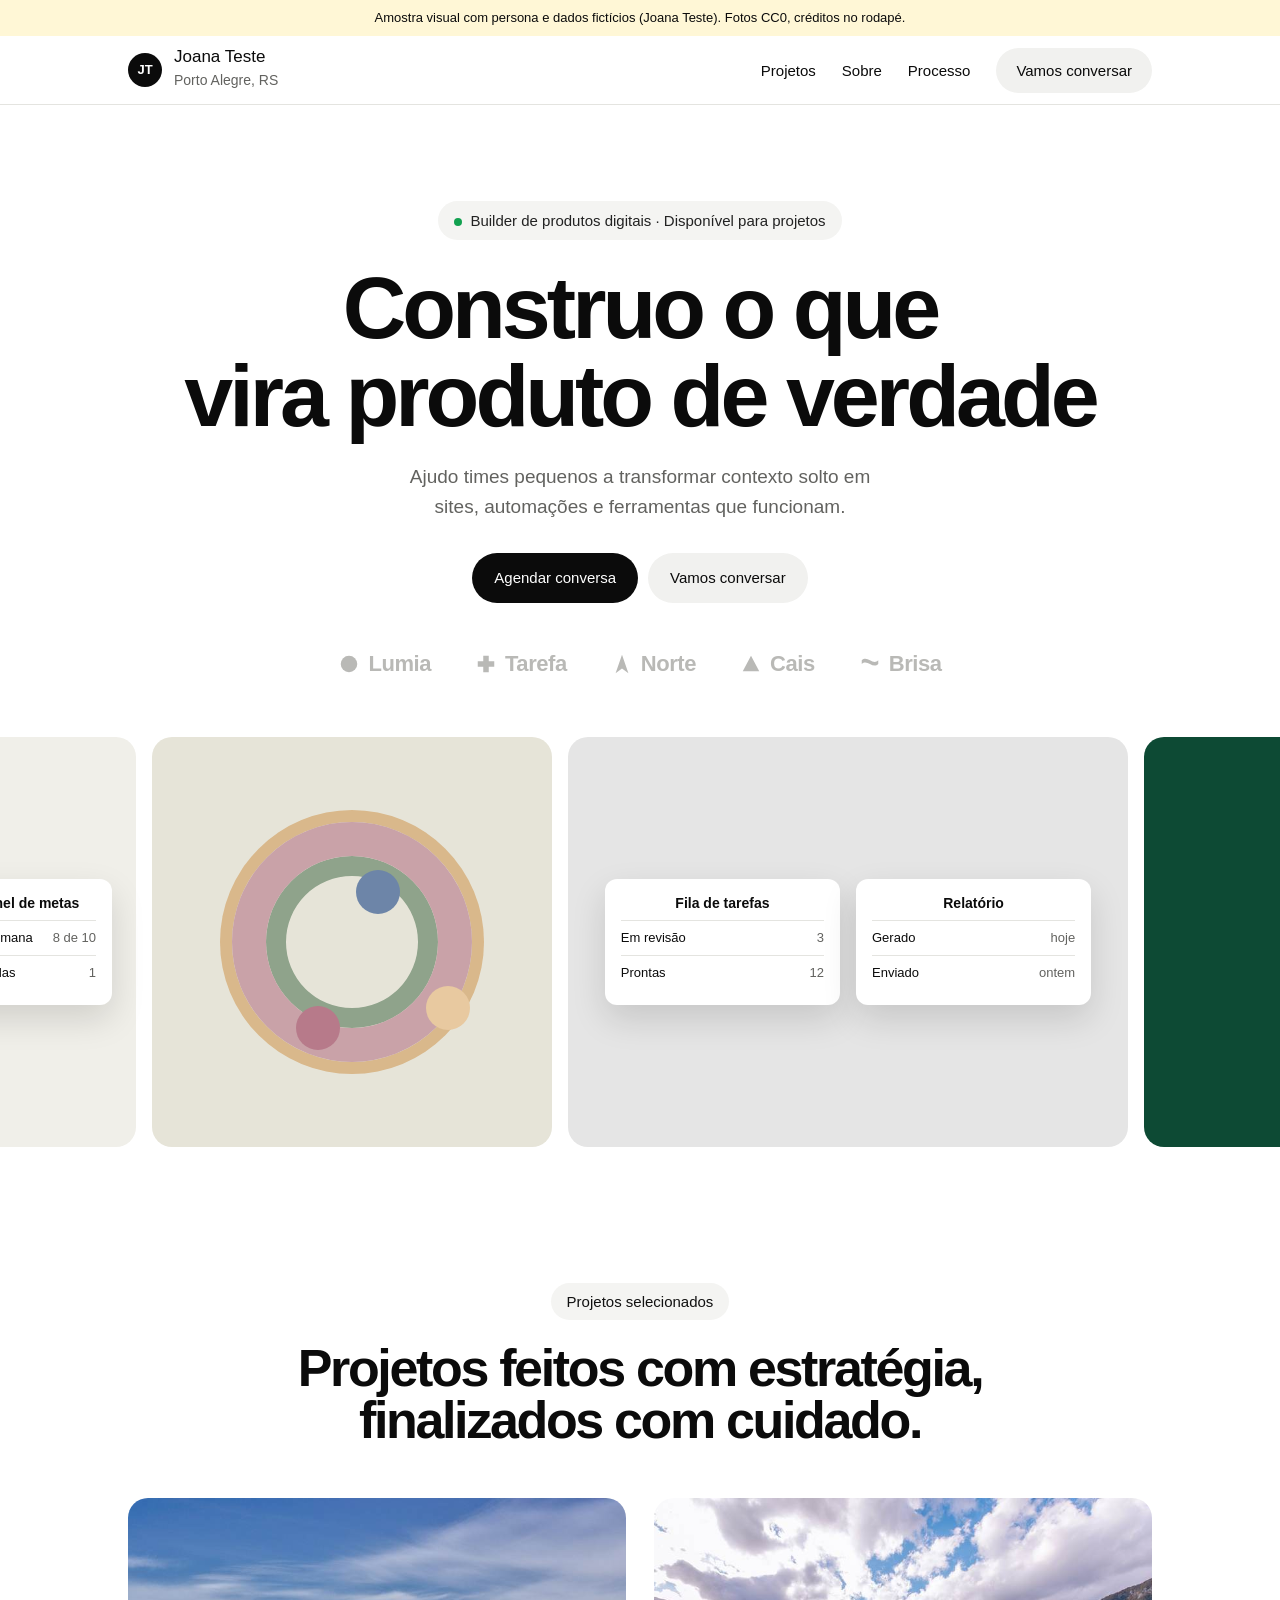
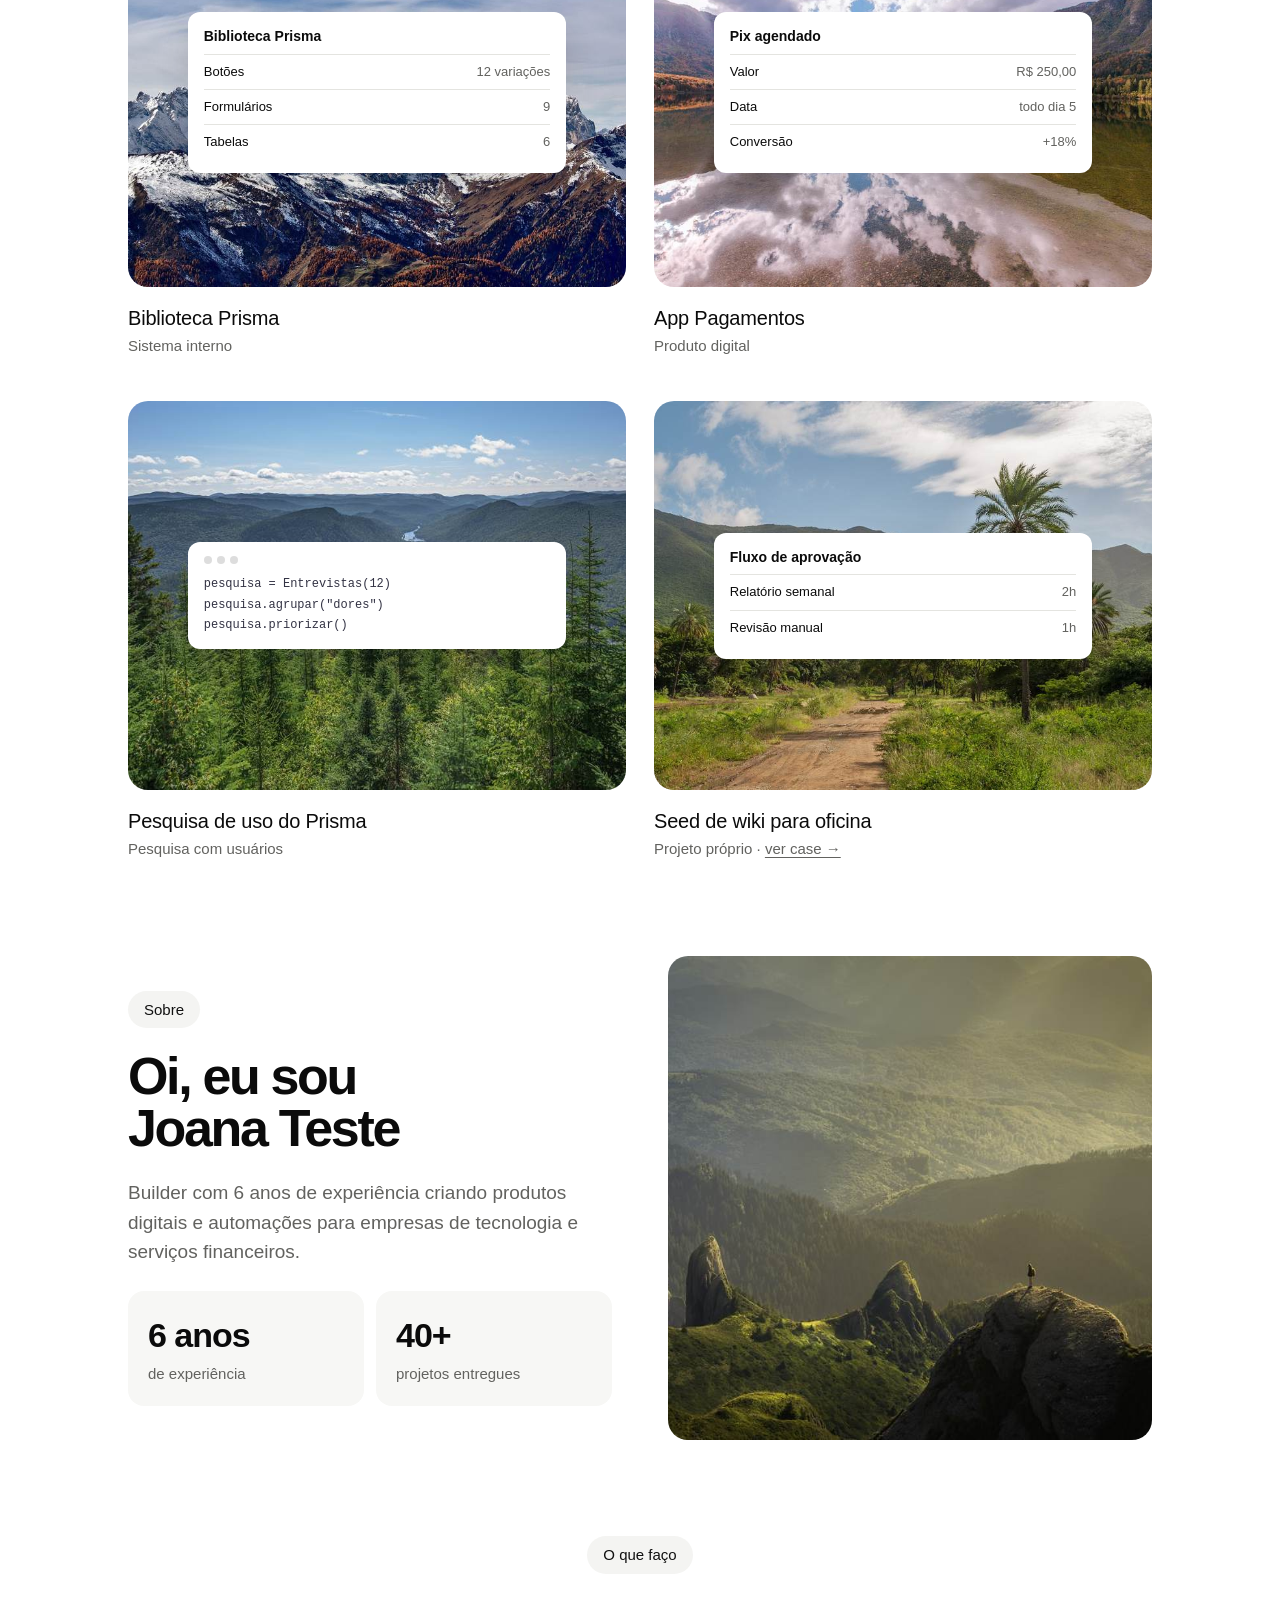
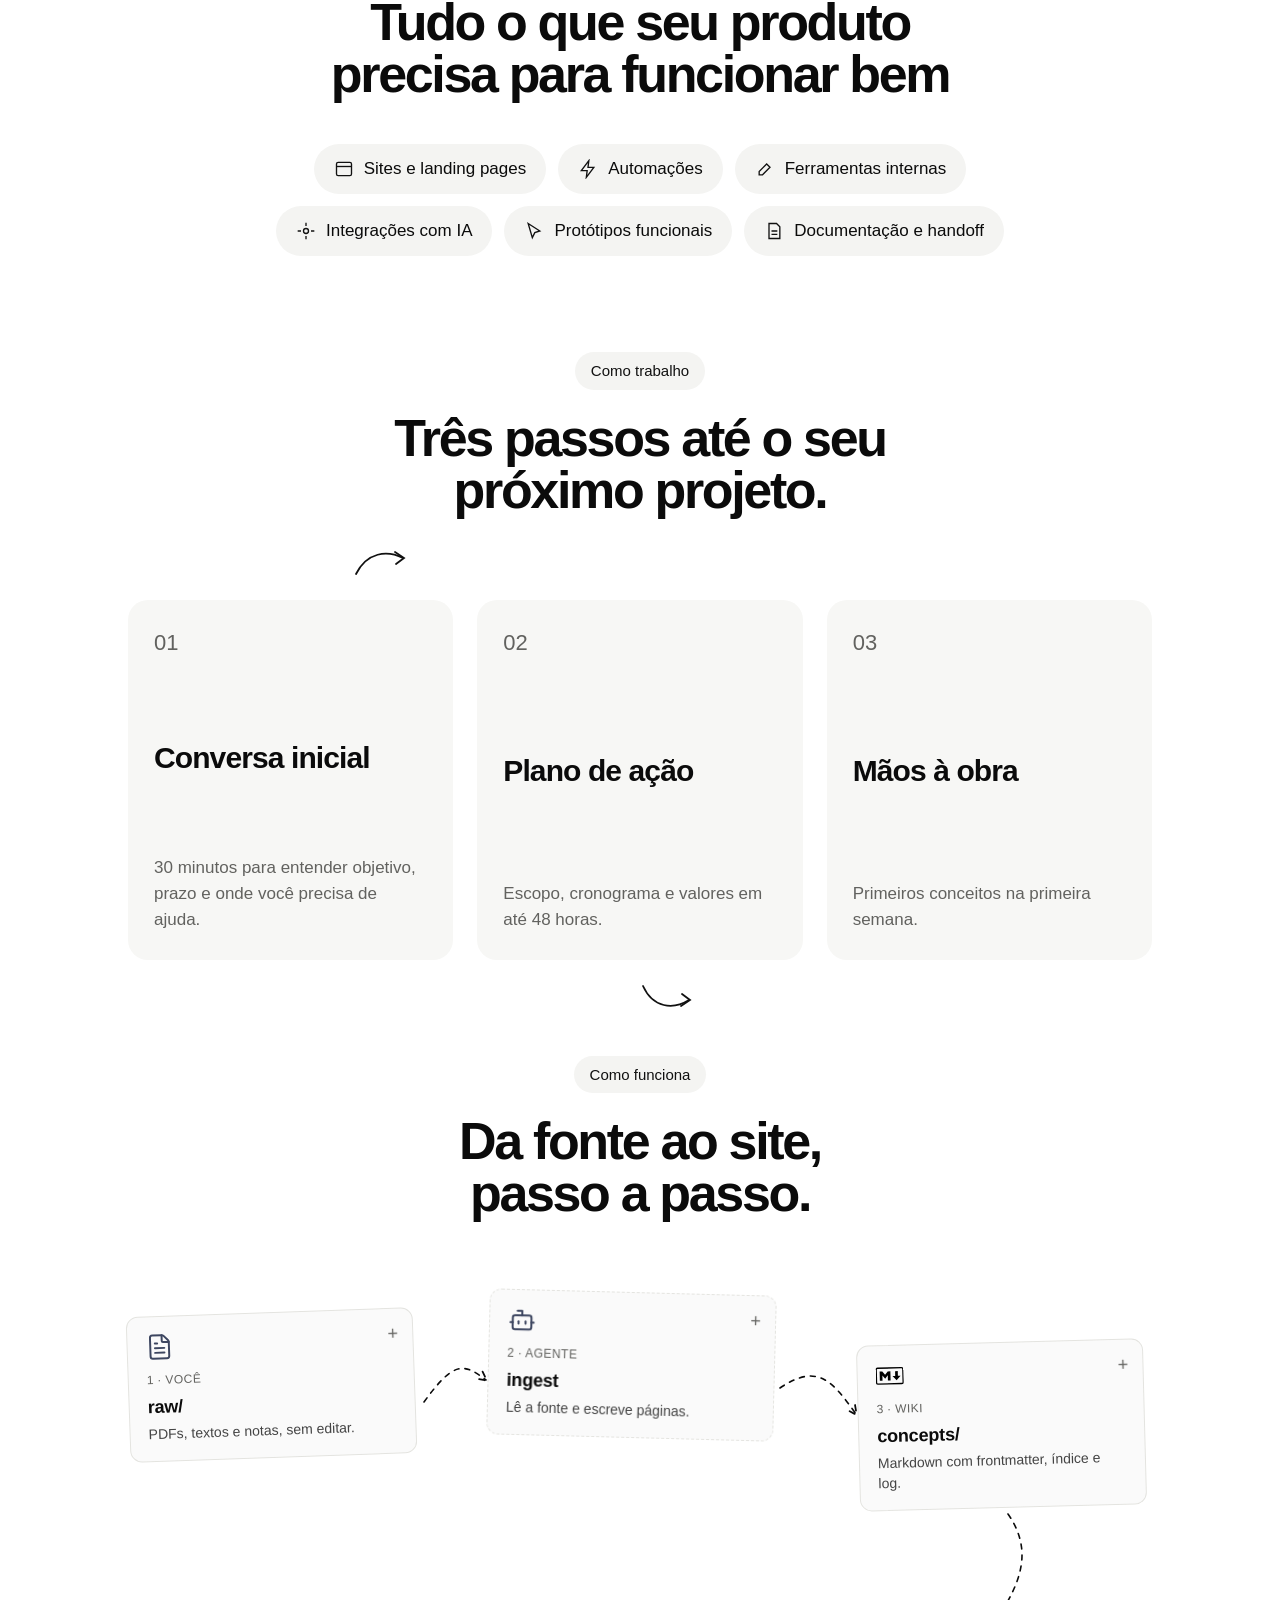
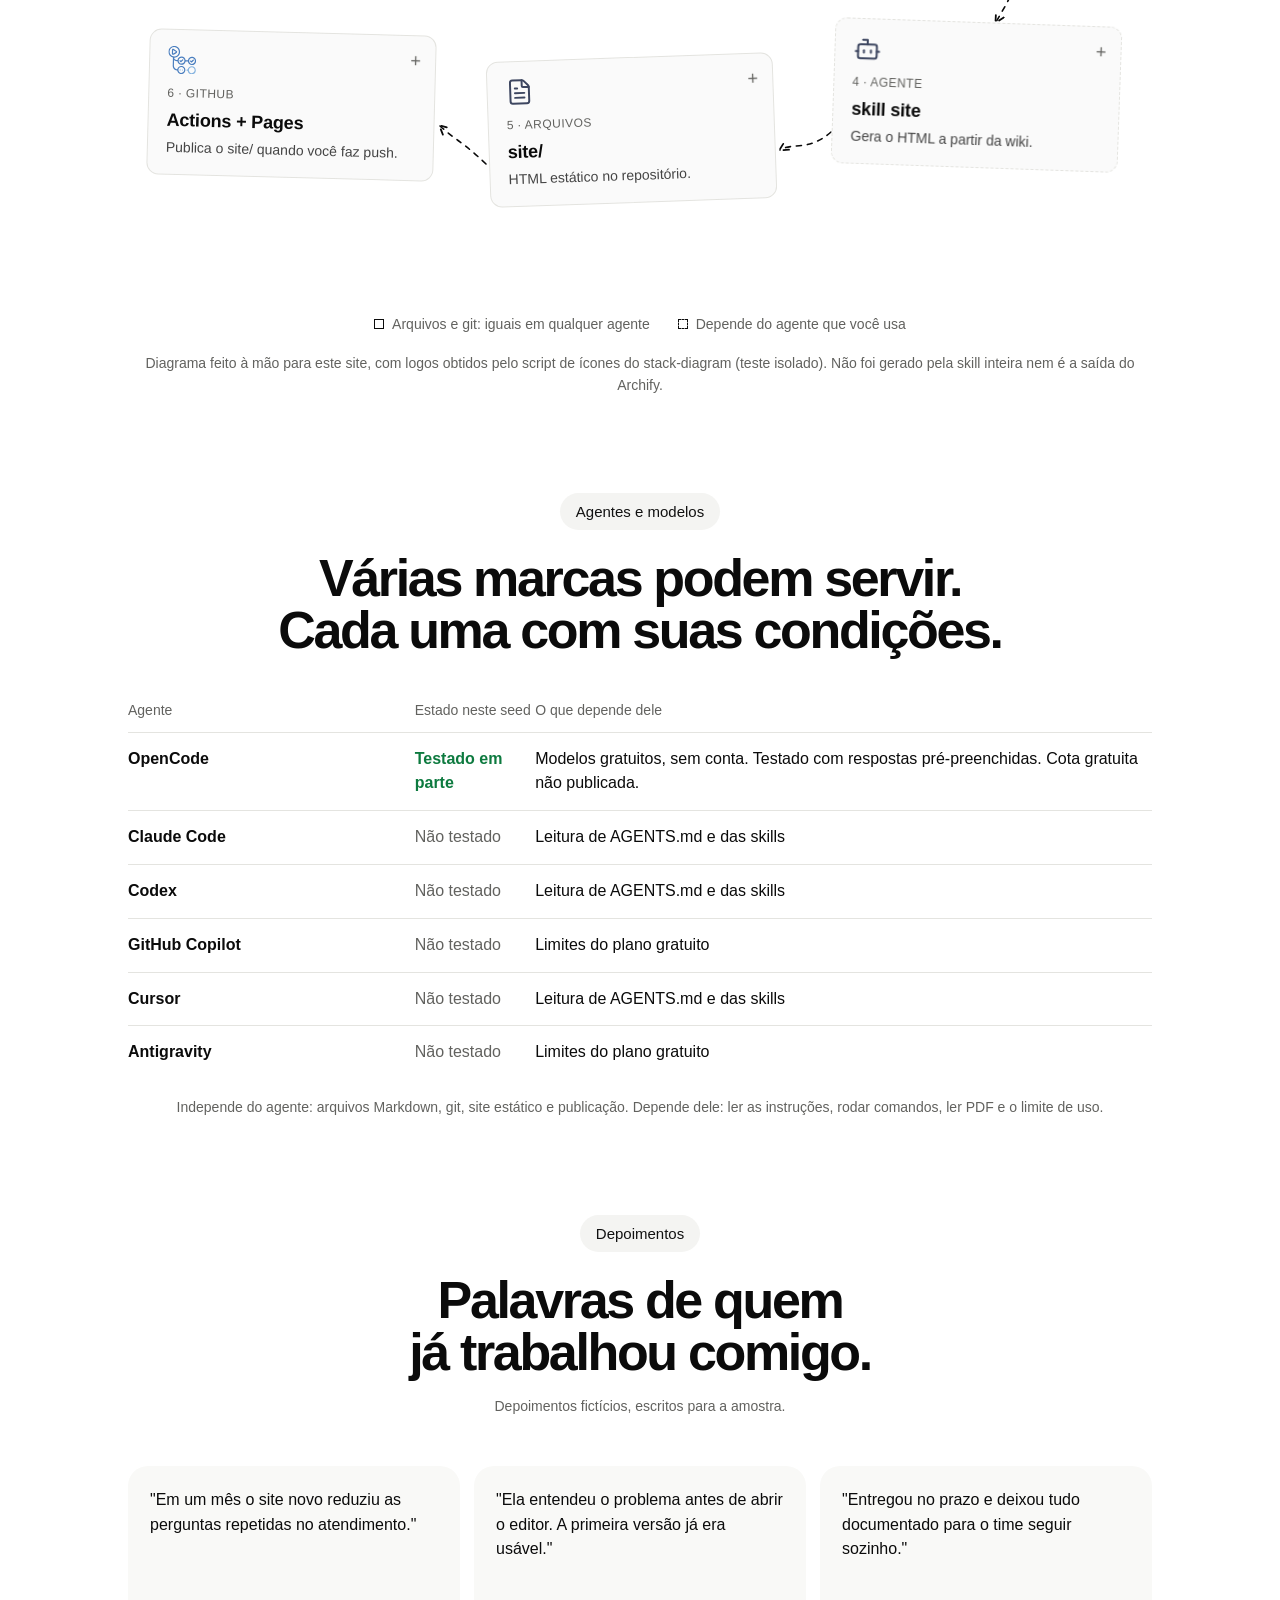
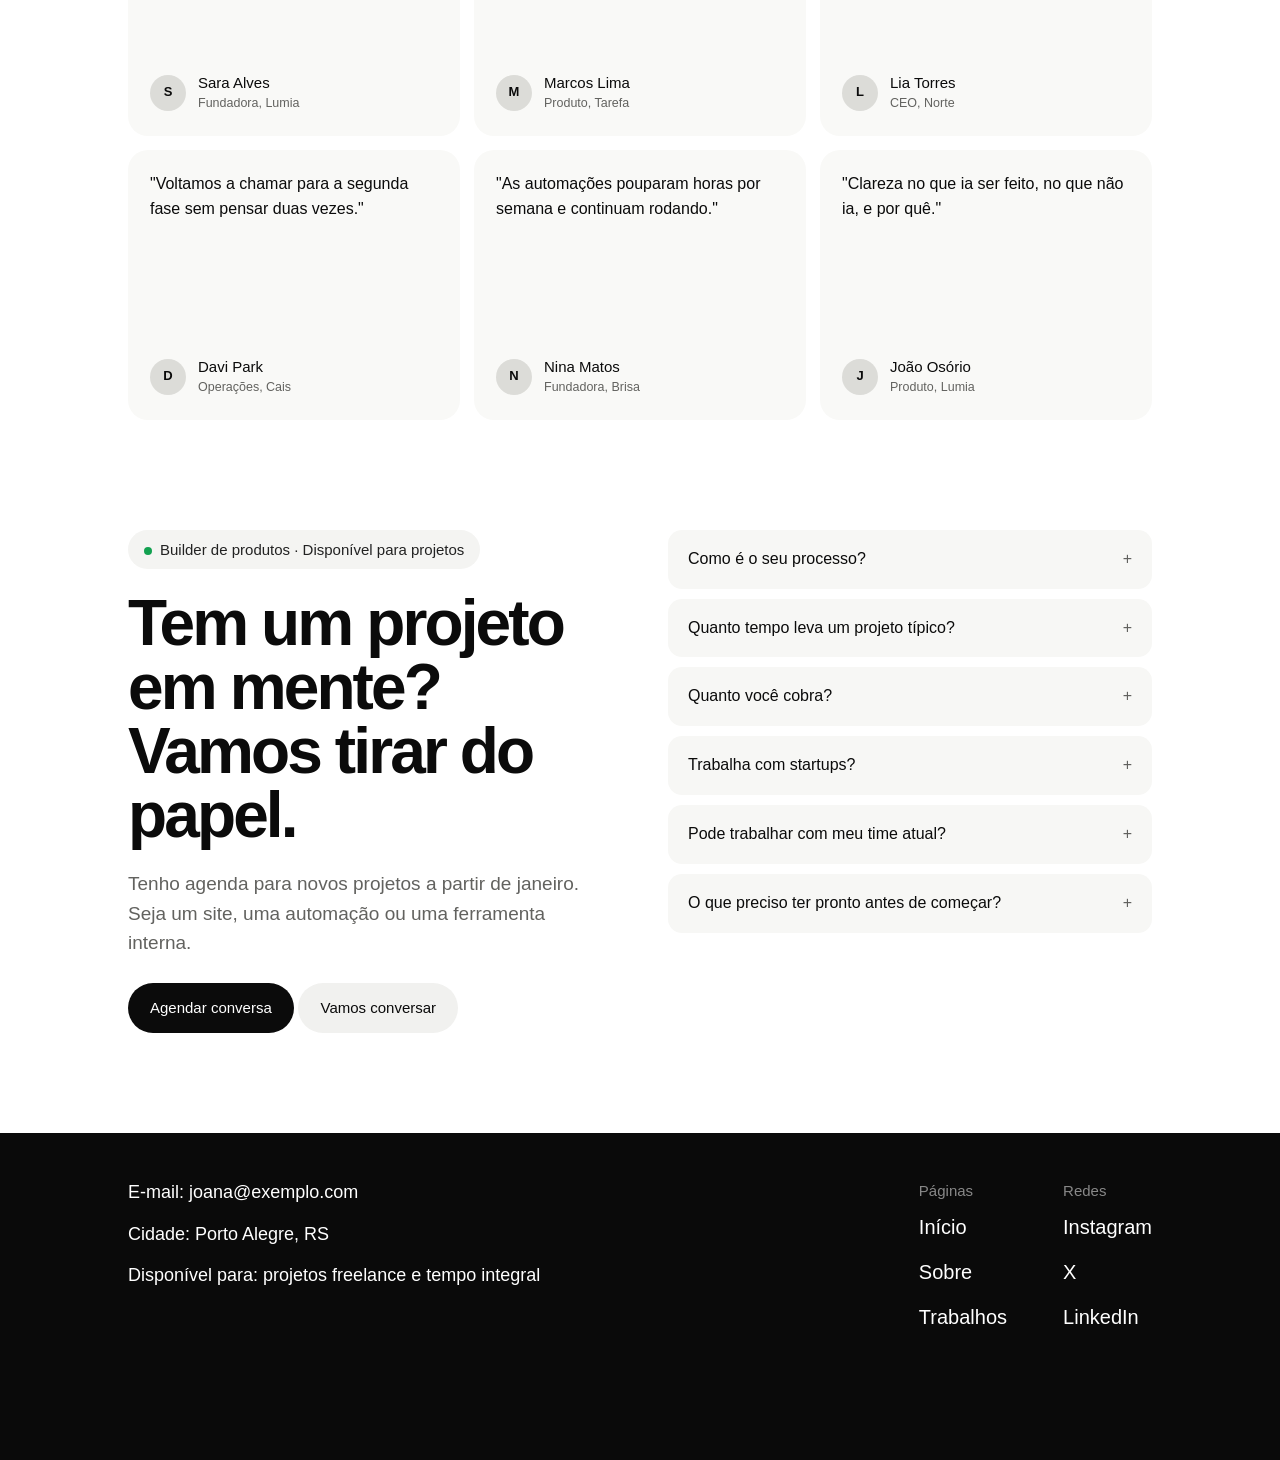
==== site/index.html @ 29edf765 "Site: corrige classe do card do case" ====
<!doctype html><html lang="pt-BR"><head><meta charset="utf-8"><meta name="viewport" content="width=device-width,initial-scale=1"><title>Joana Teste — Builder</title>
<style>
:root{--ink:#0b0b0b;--mut:#62625f;--line:#e4e4e0;--soft:#f6f6f4;--r:8px}
*{box-sizing:border-box;margin:0;padding:0}
body{font:17px/1.55 Inter,"Helvetica Neue",Arial,system-ui,sans-serif;color:var(--ink);background:#fff}
a{color:inherit}.w{max-width:1080px;margin:0 auto;padding:0 28px}
.note{background:#fff7d6;font-size:13px;padding:8px 24px;text-align:center}
[id]{scroll-margin-top:84px}html,body{overflow-x:clip}header{position:sticky;top:0;background:#fffe;backdrop-filter:blur(8px);border-bottom:1px solid var(--line);z-index:5}
header .w{display:flex;align-items:center;justify-content:space-between;height:68px}
.who{display:flex;gap:12px;align-items:center}.av{width:34px;height:34px;border-radius:50%;background:var(--ink);color:#fff;display:grid;place-items:center;font-size:13px;font-weight:600}
.who b{display:block;font-weight:500;line-height:1.15}.who small{color:var(--mut);font-size:14px}
nav{display:flex;gap:26px;align-items:center;font-size:15px}nav a{text-decoration:none}
.btn{display:inline-block;padding:12px 20px;border-radius:var(--r);background:var(--ink);color:#fff;text-decoration:none;font-weight:500;font-size:15px}
.btn.lt{background:#fff;color:var(--ink);box-shadow:inset 0 0 0 1px var(--ink)}
.status{font-size:15px;color:var(--mut)}.status i{display:inline-block;width:8px;height:8px;border-radius:50%;background:#12a150;margin-right:8px}
h1,h2{font-weight:600;letter-spacing:-.045em;line-height:1}
h1{font-size:clamp(44px,8vw,88px);margin:24px 0 22px}h2{font-size:clamp(32px,5vw,52px)}
.hero{text-align:center;padding:96px 0 40px}.hero p{color:var(--mut);font-size:19px;max-width:480px;margin:0 auto 32px}.hero .btn+.btn{margin-left:10px}
.label{font-size:14px;color:var(--mut);margin-bottom:14px;letter-spacing:.02em}
sec{display:block;padding:96px 0 0}.c{text-align:center}
.grid{display:grid;grid-template-columns:1fr 1fr;gap:44px 28px;margin-top:52px}
.card .im{aspect-ratio:1.28;border-radius:var(--r);background-size:cover;background-position:center;display:grid;place-items:center;padding:11% 12%}
.ui{background:#fff;border-radius:6px;box-shadow:0 14px 34px #0002;padding:14px 16px;width:100%;font-size:13px}
.ui h4{font-size:14px;font-weight:600;margin-bottom:6px}.ui .r{display:flex;justify-content:space-between;padding:7px 0;border-top:1px solid var(--line)}.ui .r span:last-child{color:var(--mut)}
.ui .dots{display:flex;gap:5px;margin-bottom:10px}.ui .dots b{width:8px;height:8px;border-radius:50%;background:#ddd}
.ui code{display:block;font:12px/1.7 ui-monospace,Menlo,monospace;color:#334}
.card h3{font-weight:500;font-size:20px;margin-top:16px;letter-spacing:-.01em}.card p{color:var(--mut);font-size:15px}
.about{display:grid;grid-template-columns:1fr 1fr;gap:56px;align-items:center}
.about .ph{aspect-ratio:1;border-radius:var(--r);background:url(img/p5.jpg) center/cover}
.about p{color:var(--mut);font-size:19px;margin:24px 0}
.stats{display:grid;grid-template-columns:1fr 1fr;gap:0;border-top:1px solid var(--line)}.stats div{padding:18px 0}.stats div+div{padding-left:24px;border-left:1px solid var(--line)}
.stats b{font-size:34px;font-weight:600;letter-spacing:-.03em;display:block}.stats span{color:var(--mut);font-size:15px}
.svc{display:grid;grid-template-columns:1fr 1fr;column-gap:56px;margin-top:44px;text-align:left;max-width:760px;margin-left:auto;margin-right:auto}
.svc div{padding:15px 0;border-top:1px solid var(--line);font-size:19px;font-weight:500}
.steps{display:grid;grid-template-columns:repeat(3,1fr);gap:24px;margin-top:48px;text-align:left}
.steps div{border-top:2px solid var(--ink);padding-top:16px}.steps em{font-style:normal;color:var(--mut);font-size:15px}
.steps h3{font-size:24px;font-weight:600;letter-spacing:-.03em;margin:26px 0 8px}.steps p{color:var(--mut);font-size:16px}
.cta{margin:110px auto 70px;text-align:center}.cta h2{font-size:clamp(38px,6.5vw,76px);max-width:820px;margin:0 auto 28px}
footer{border-top:1px solid var(--line);padding:30px 0 48px;font-size:14px;color:var(--mut)}
footer .w{display:grid;grid-template-columns:1fr 1.6fr;gap:40px}footer b{color:var(--ink);font-weight:600}footer a{color:var(--ink)}
@media(max-width:760px){
 body{font-size:16px}.w{padding:0 20px}nav a:not(.btn){display:none}nav .btn{padding:9px 14px}
 .hero{padding:56px 0 24px}.hero p{font-size:17px}.hero .btn{margin:6px 5px}.hero .btn+.btn{margin-left:5px}
 sec{padding-top:64px}.grid,.about,.steps,footer .w{grid-template-columns:1fr}.grid{gap:36px}.about{gap:28px}.about .ph{order:-1}
 .svc{grid-template-columns:1fr}.stats b{font-size:28px}.cta{margin-top:80px}
}

.flow{display:flex;align-items:stretch;gap:0;margin-top:48px;text-align:left}
.node{flex:1;border:1px solid var(--line);border-radius:var(--r);padding:16px 16px 14px;background:#fff;animation:lit 7.2s infinite;animation-delay:calc(var(--i)*1.2s)}
.node small{display:block;color:inherit;opacity:.72;font-size:12px;letter-spacing:.04em;text-transform:uppercase;margin-bottom:6px}
.node b{display:block;font-weight:600;font-size:16px;letter-spacing:-.01em}.node span{display:block;color:inherit;opacity:.78;font-size:13.5px;margin-top:4px;line-height:1.4}
.link{width:34px;flex:none;position:relative;align-self:center;height:2px;background:repeating-linear-gradient(90deg,var(--ink) 0 6px,transparent 6px 12px);background-size:12px 2px;animation:dash 1s linear infinite}
.link::after{content:"";position:absolute;right:-1px;top:-4px;border:5px solid transparent;border-left:7px solid var(--ink);border-right:0}
@keyframes dash{to{background-position:12px 0}}
@keyframes lit{0%,16%{background:var(--ink);color:#fff;border-color:var(--ink)}17%,100%{background:#fff;color:var(--ink);border-color:var(--line)}}
.node{color:var(--ink)}
.node:is([style]) {}
.legend{display:flex;gap:28px;justify-content:center;margin-top:22px;font-size:14px;color:var(--mut);flex-wrap:wrap}
.legend i{display:inline-block;width:10px;height:10px;margin-right:8px;border:1px solid var(--ink)}.legend i.ag{background:repeating-linear-gradient(45deg,#fff 0 3px,#ddd 3px 6px)}
.node.dep{border-style:dashed}
.case{display:grid;grid-template-columns:1fr 1fr 1fr;margin-top:48px;border-top:2px solid var(--ink);text-align:left}
.case div{padding:20px 24px 0 0}.case div+div{padding-left:24px;border-left:1px solid var(--line)}
.case h3{font-size:14px;color:var(--mut);font-weight:500;margin-bottom:12px}.case p{font-size:16px}.case ul{list-style:none;font-size:15px}.case li{padding:7px 0;border-top:1px solid var(--line)}.case li:first-child{border:0;padding-top:0}
.case code{font:13px ui-monospace,Menlo,monospace;background:var(--soft);padding:1px 5px;border-radius:4px}
.casenote{margin-top:18px;font-size:14px;color:var(--mut);text-align:center}
@media(prefers-reduced-motion:reduce){.node,.link{animation:none}}
@media(max-width:760px){.flow{flex-direction:column}.link{width:2px;height:26px;align-self:center;background:repeating-linear-gradient(180deg,var(--ink) 0 6px,transparent 6px 12px);animation:dashv 1s linear infinite}.link::after{right:auto;left:-4px;top:auto;bottom:-1px;border:5px solid transparent;border-top:7px solid var(--ink);border-bottom:0}.case{grid-template-columns:1fr}.case div+div{padding-left:0;border-left:0;border-top:1px solid var(--line);margin-top:20px}}
@keyframes dashv{to{background-position:0 12px}}

.ag{width:100%;margin-top:44px;border-collapse:collapse;text-align:left;font-size:16px}
.ag th{font-weight:500;color:var(--mut);font-size:14px;padding:0 0 10px}.ag td{padding:14px 0;border-top:1px solid var(--line);vertical-align:top}
.ag td:first-child{font-weight:600;width:28%}.ok{color:#0d7a3f;font-weight:600}.no{color:var(--mut)}
@media(max-width:760px){.ag thead{display:none}.ag,.ag tbody,.ag tr,.ag td{display:block;width:100%!important}.ag tr{border-top:1px solid var(--line);padding:14px 0}.ag td{border:0;padding:2px 0}}

.hint{display:inline-flex;align-items:center;gap:8px;margin-top:18px;font-size:15px;color:var(--mut)}
.arch{position:relative;height:600px;margin-top:28px;text-align:left}
.arch .arrows{position:absolute;inset:0;width:100%;height:100%;pointer-events:none}
.arch .arrows path{fill:none;stroke:#0a0a0a;stroke-width:1.6;stroke-linecap:round;stroke-dasharray:5 6;animation:dash2 1.4s linear infinite}
@keyframes dash2{to{stroke-dashoffset:-11}}
.acard{position:absolute;left:calc(var(--x)/1024*100%);top:var(--y);width:28%;min-width:250px;background:#fafafa;border:1px solid var(--line);border-radius:12px;padding:16px 18px 16px;font:inherit;color:var(--ink);text-align:left;cursor:pointer;transform:rotate(var(--r));transition:transform .25s,box-shadow .25s,background .25s}
.acard.dep{border-style:dashed}
.acard:hover,.acard:focus-visible{transform:rotate(0) translateY(-4px);box-shadow:0 14px 30px -18px rgba(0,0,0,.35);background:#fff;outline:none}
.acard img{width:28px;height:28px;display:block;margin-bottom:10px}
.acard small{display:block;font-size:12px;letter-spacing:.04em;text-transform:uppercase;color:var(--mut);margin-bottom:4px}
.acard b{display:block;font-size:18px;font-weight:600;letter-spacing:-.01em}
.acard span{display:block;font-size:14px;color:#444;margin-top:4px;line-height:1.4}
.acard .more{display:none;font-style:normal;font-size:13.5px;line-height:1.45;color:var(--ink);margin-top:10px;padding-top:10px;border-top:1px solid var(--line)}
.acard.open{z-index:3;background:#fff;transform:rotate(0);box-shadow:0 18px 36px -20px rgba(0,0,0,.4)}.acard.open .more{display:block}
.acard .plus{position:absolute;right:14px;top:12px;font-style:normal;font-size:18px;color:var(--mut)}.acard.open .plus{transform:rotate(45deg)}
@media(max-width:860px){.arch{height:auto;display:flex;flex-direction:column;gap:22px}.arch .arrows{display:none}.acard{position:relative;left:auto;top:auto;width:auto;min-width:0}.acard:not(:last-of-type)::after{content:"↓";position:absolute;left:50%;bottom:-24px;font-size:18px}}
@media(prefers-reduced-motion:reduce){.arch .arrows path{animation:none}.acard{transition:none}}
.rec{max-width:760px;margin:40px auto 0}.rec .meta{display:flex;gap:28px;flex-wrap:wrap;border-top:2px solid var(--ink);padding-top:14px;font-size:14px;color:var(--mut)}.rec .meta b{display:block;color:var(--ink);font-weight:600}.rec dl{margin-top:8px}.rec dt{margin-top:22px;font-size:13px;letter-spacing:.04em;text-transform:uppercase;color:var(--mut);border-top:1px solid var(--line);padding-top:16px}.rec dd{margin-top:6px;font-size:17px;line-height:1.5}@media(max-width:760px){.rec dd{font-size:16px}}

/* v5: aproximação do layout de referência (estrutura própria, texto e imagens próprios) */
:root{--r:999px}
.btn{border-radius:999px;padding:13px 22px}
.btn.lt{background:#f1f1ef;color:var(--ink);box-shadow:none}
nav .btn{background:#f1f1ef;color:var(--ink);padding:11px 20px}
.status{display:inline-block;background:#f4f4f2;border-radius:999px;padding:8px 16px;font-size:15px;color:#222}
.label{display:inline-block;background:#f4f4f2;color:#111;border-radius:999px;padding:7px 16px;font-size:15px;letter-spacing:0;margin-bottom:22px}
.card .im,.ui,.about .ph{border-radius:20px}.ui{border-radius:12px}
.tick{display:flex;gap:44px;justify-content:center;margin-top:44px;color:#b9b9b6;font-size:22px;font-weight:600;letter-spacing:-.02em;-webkit-mask:linear-gradient(90deg,transparent,#000 15%,#000 85%,transparent);mask:linear-gradient(90deg,transparent,#000 15%,#000 85%,transparent);overflow:hidden;white-space:nowrap}
.car{display:flex;gap:20px;margin:56px -60px 0;overflow:hidden;justify-content:center}
.car>div{flex:none;width:360px;height:300px;border-radius:20px;background-size:cover;background-position:center;display:grid;place-items:center}
.car>div:first-child{margin-left:-120px}.car>div:last-child{margin-right:-120px}
.car .ui{width:70%}
.steps div{border:0;background:#f7f7f5;border-radius:20px;padding:22px;min-height:190px;display:flex;flex-direction:column;justify-content:flex-end;transform:rotate(var(--r2,0deg))}
.steps div:nth-child(1){--r2:-1.6deg}.steps div:nth-child(2){--r2:.8deg;margin-top:14px}.steps div:nth-child(3){--r2:2deg;margin-top:-6px}
.steps em{position:absolute}.steps div{position:relative}.steps em{top:18px;left:22px}
.stats div{background:#f7f7f5;border:0!important;border-radius:16px;padding:18px 20px!important}.stats{gap:12px;border:0}
.testi{display:grid;grid-template-columns:repeat(3,1fr);gap:14px;margin-top:48px;text-align:left}
.testi>div{background:#f9f9f7;border-radius:20px;padding:22px;min-height:270px;display:flex;flex-direction:column;justify-content:space-between;font-size:16px}
.testi footer,.testi .by{display:flex;gap:12px;align-items:center;font-size:15px}.testi .by i{width:36px;height:36px;border-radius:50%;background:#dcdcd8;display:grid;place-items:center;font-style:normal;font-size:13px;font-weight:600}.testi .by small{display:block;color:var(--mut)}
.ctab{display:grid;grid-template-columns:1fr 1fr;gap:56px;align-items:start;margin-top:110px}
.ctab h2{font-size:clamp(38px,5.5vw,64px);margin:22px 0 22px}.ctab p{color:var(--mut);font-size:19px;margin-bottom:26px}
details{background:#f7f7f5;border-radius:14px;padding:17px 20px;margin-bottom:10px;font-weight:500;font-size:16px}summary{cursor:pointer;list-style:none;display:flex;justify-content:space-between}summary::after{content:"+";color:var(--mut)}details[open] summary::after{content:"–"}details p{margin:12px 0 0;color:var(--mut);font-weight:400;font-size:15px}
footer.dk{background:#0a0a0a;color:#fff;border:0;margin-top:100px;padding:46px 0 28px;font-size:18px}footer.dk a{color:#fff;text-decoration:none}footer.dk .w{display:grid;grid-template-columns:1fr auto;gap:40px}footer.dk p{margin-bottom:14px}footer.dk .cols{display:flex;gap:56px;font-size:20px}footer.dk small{display:block;color:#888;font-size:15px;margin-bottom:10px}footer.dk .cr{grid-column:1/-1;border-top:1px solid #333;padding-top:22px;font-size:14px;color:#9a9a96;display:block}footer.dk .cr a{color:#ddd;text-decoration:underline}
.hero{padding-left:20px;padding-right:20px}@media(max-width:860px){.testi,.ctab{grid-template-columns:1fr}.car{margin:40px -28px 0}.car>div{width:300px}.tick{gap:24px;font-size:18px}footer.dk .w{grid-template-columns:1fr}.steps div{margin-top:0!important}}

.car{height:410px;margin:56px -130px 0;gap:16px}.car>div{height:410px;border-radius:20px;background:none}.car>div:first-child{margin-left:0}.car>div:last-child{margin-right:0}
.car .c0{background:#f0efe9}.car .c1{background:#e6e4d8}.car .c2{background:#e5e5e5}.car .c3{background:#0d4a34}
.car .ui{width:62%}.car .ui.sm{width:42%;margin:0 8px}.car .c2{display:flex;align-items:center;justify-content:center}
.ring{width:240px;height:240px;border-radius:50%;border:34px solid #c9a2a8;position:relative;box-shadow:inset 0 0 0 20px #8fa38b,0 0 0 12px #d9b88b}.ring i{position:absolute;width:44px;height:44px;border-radius:50%;background:#6d85a8;top:14px;left:90px}.ring i+i{background:#b77a8a;top:150px;left:30px}.ring i+i+i{background:#e8c9a0;top:130px;left:160px}
.tick span{display:inline-flex;align-items:center;gap:8px}.tick svg{width:22px;height:22px;fill:currentColor}
.svc{display:flex;flex-wrap:wrap;gap:12px;justify-content:center;max-width:880px;margin:44px auto 0}.svc div{border:0;background:#f4f4f2;border-radius:999px;padding:12px 20px;font-size:17px;display:inline-flex;gap:10px;align-items:center}.svc svg{width:20px;height:20px;stroke:#111;fill:none;stroke-width:1.6}
.steps{align-items:stretch;position:relative;margin-top:84px}.steps div{min-height:360px;justify-content:space-between;padding:26px;text-align:left}.steps h3{font-size:30px;margin:0;line-height:1.1}.steps p{font-size:17px}.steps em{font-size:22px;position:static}
.steps div:nth-child(2){margin-top:0}.steps div:nth-child(3){margin-top:0}
.arw{position:absolute;width:56px;height:34px;stroke:#111;fill:none;stroke-width:1.8;stroke-linecap:round}.arw.t{top:-56px;left:22%}.arw.b{bottom:-52px;left:50%}
.soc{display:flex;gap:10px;margin:18px 0 0}.soc i{width:34px;height:34px;border-radius:50%;background:#f4f4f2;display:grid;place-items:center}.soc svg{width:15px;height:15px;stroke:#111;fill:none;stroke-width:1.7}
@media(max-width:860px){.car{margin:40px -28px 0}.car>div{width:280px!important;height:340px}.car .c2{width:340px!important}.steps{margin-top:40px}.steps div{min-height:220px}.arw{display:none}.car .ui.sm{width:44%}}
.steps div:nth-child(1){--r2:-2.4deg}.steps div:nth-child(2){--r2:0deg}.steps div:nth-child(3){--r2:2.2deg}.car .c0{place-items:center end;padding-right:24px}
@media(max-width:860px){.car{justify-content:flex-start;margin:40px 0 0 -90px}.car .c0{display:none}}
@media(max-width:760px){.hero{text-align:left}.hero .btn{display:block;text-align:center;margin:10px 0!important}.hero .status{display:inline-block}.tick{justify-content:flex-start}sec .c .label,sec .w.c>h2,sec .w.c>.label{text-align:left}.w.c>h2{text-align:left}.w.c>.label{display:inline-block}.svc{justify-content:flex-start}}.bg{display:none;width:40px;height:40px;border:0;border-radius:50%;background:#f4f4f2;cursor:pointer;flex-direction:column;gap:5px;align-items:center;justify-content:center}.bg i{width:16px;height:1.6px;background:#111;display:block}
@media(max-width:760px){.bg{display:flex}nav .btn{display:none}nav{gap:10px}nav.op a:not(.btn){display:block;position:absolute;left:0;right:0;background:#fff;padding:14px 20px;border-bottom:1px solid var(--line);font-size:17px}nav.op a:nth-child(1){top:68px}nav.op a:nth-child(2){top:116px}nav.op a:nth-child(3){top:164px}header{position:sticky}}

/* v7: animações e case em diálogo */
.card.pjc{cursor:pointer}.card.pjc .vc{text-decoration:underline;text-underline-offset:3px}
.card .im{transition:transform .45s cubic-bezier(.2,.7,.2,1),box-shadow .45s}.card:hover .im,.card:focus-visible .im{transform:translateY(-6px);box-shadow:0 18px 36px #0001}.card:focus-visible{outline:2px solid var(--ink);outline-offset:6px;border-radius:12px}
.btn{transition:transform .25s,background .25s,box-shadow .25s}.btn:hover{transform:translateY(-2px)}
.status i{animation:pulse 2.2s ease-in-out infinite}@keyframes pulse{0%,100%{opacity:1;transform:scale(1)}50%{opacity:.45;transform:scale(1.5)}}
.hero>*{animation:rise .8s cubic-bezier(.2,.7,.2,1) both}.hero>:nth-child(2){animation-delay:.1s}.hero>:nth-child(3){animation-delay:.2s}.hero>:nth-child(4),.hero>:nth-child(5){animation-delay:.3s}.hero>:nth-child(6){animation-delay:.4s}.hero>:nth-child(7){animation-delay:.5s}
@keyframes rise{from{opacity:0;transform:translateY(22px)}to{opacity:1;transform:none}}
.car>div{animation:flt 7s ease-in-out infinite}.car>:nth-child(2n){animation-delay:-3.5s}@keyframes flt{0%,100%{translate:0 0}50%{translate:0 -10px}}
.tick span{transition:opacity .3s}.tick:hover span{opacity:.5}.tick span:hover{opacity:1}
html.js .rv{opacity:0;transform:translateY(28px);transition:opacity .8s ease,transform .8s cubic-bezier(.2,.7,.2,1);transition-delay:var(--d,0s)}
html.js .rv.in{opacity:1;transform:none}
dialog#case{margin:auto;border:0;border-radius:20px;padding:40px 36px 32px;max-width:min(820px,calc(100vw - 24px));width:100%;max-height:calc(100dvh - 32px);overflow:auto;box-shadow:0 30px 80px #0004}
dialog#case::backdrop{background:#0b0b0b99;backdrop-filter:blur(3px)}
dialog#case[open]{animation:dlg .35s cubic-bezier(.2,.7,.2,1)}dialog#case[open]::backdrop{animation:fade .35s}
@keyframes dlg{from{opacity:0;transform:translateY(24px) scale(.98)}to{opacity:1;transform:none}}@keyframes fade{from{opacity:0}to{opacity:1}}
dialog#case h2{font-size:30px;line-height:1.15;margin-bottom:6px}dialog#case .rec{margin-top:24px}
dialog#case .x{position:sticky;top:0;float:right;width:38px;height:38px;border-radius:50%;border:0;background:#f1f1ef;font-size:22px;line-height:1;cursor:pointer;margin:-20px -16px 0 0}dialog#case .x:hover{background:#e4e4e0}
@media(max-width:760px){dialog#case{padding:28px 20px 24px;border-radius:16px}dialog#case h2{font-size:24px}}
@media(prefers-reduced-motion:reduce){.hero>*,.car>div,.status i,dialog#case[open],dialog#case[open]::backdrop{animation:none}html.js .rv{opacity:1;transform:none;transition:none}.card .im,.btn{transition:none}}
</style><script>document.documentElement.classList.add("js")</script></head><body>
<div class="note">Amostra visual com persona e dados fictícios (Joana Teste). Fotos CC0, créditos no rodapé.</div>
<header><div class="w"><div class="who"><span class="av">JT</span><div><b>Joana Teste</b><small>Porto Alegre, RS</small></div></div><nav id="nv"><a href="#projetos">Projetos</a><a href="#sobre">Sobre</a><a href="#processo">Processo</a><a class="btn" href="#contato">Vamos conversar</a><button class="bg" aria-label="Menu" aria-expanded="false" onclick="var n=document.getElementById('nv');var o=n.classList.toggle('op');this.setAttribute('aria-expanded',o)"><i></i><i></i></button></nav></div></header>
<main>
<div class="w hero"><div class="status"><i></i>Builder de produtos digitais · Disponível para projetos</div><h1>Construo o que<br>vira produto de verdade</h1><p>Ajudo times pequenos a transformar contexto solto em sites, automações e ferramentas que funcionam.</p><a class="btn" href="#contato">Agendar conversa</a><a class="btn lt" href="#contato">Vamos conversar</a><div class="tick"><span><svg viewBox="0 0 24 24"><circle cx="12" cy="12" r="9"/></svg>Lumia</span><span><svg viewBox="0 0 24 24"><path d="M9 3h6v6h6v6h-6v6H9v-6H3V9h6z"/></svg>Tarefa</span><span><svg viewBox="0 0 24 24"><path d="M12 2l7 20-7-5-7 5z"/></svg>Norte</span><span><svg viewBox="0 0 24 24"><path d="M3 20L12 3l9 17z"/></svg>Cais</span><span><svg viewBox="0 0 24 24"><path d="M3 8c6-6 12 6 18 0v4c-6 6-12-6-18 0z"/></svg>Brisa</span></div><div class="car"><div class="c0" style="width:300px"><div class="ui"><h4>Painel de metas</h4><div class="r"><span>Esta semana</span><span>8 de 10</span></div><div class="r"><span>Atrasadas</span><span>1</span></div></div></div><div class="c1" style="width:400px"><div class="ring"><i></i><i></i><i></i></div></div><div class="c2" style="width:560px"><div class="ui sm"><h4>Fila de tarefas</h4><div class="r"><span>Em revisão</span><span>3</span></div><div class="r"><span>Prontas</span><span>12</span></div></div><div class="ui sm"><h4>Relatório</h4><div class="r"><span>Gerado</span><span>hoje</span></div><div class="r"><span>Enviado</span><span>ontem</span></div></div></div><div class="c3" style="width:300px"></div></div></div>
<sec id="projetos"><div class="w"><div class="c"><div class="label">Projetos selecionados</div><h2>Projetos feitos com estratégia,<br>finalizados com cuidado.</h2></div>
<div class="grid">
<div class="card"><div class="im" style="background-image:url(img/p1.jpg)"><div class="ui"><h4>Biblioteca Prisma</h4><div class="r"><span>Botões</span><span>12 variações</span></div><div class="r"><span>Formulários</span><span>9</span></div><div class="r"><span>Tabelas</span><span>6</span></div></div></div><h3>Biblioteca Prisma</h3><p>Sistema interno</p></div>
<div class="card"><div class="im" style="background-image:url(img/p2.jpg)"><div class="ui"><h4>Pix agendado</h4><div class="r"><span>Valor</span><span>R$ 250,00</span></div><div class="r"><span>Data</span><span>todo dia 5</span></div><div class="r"><span>Conversão</span><span>+18%</span></div></div></div><h3>App Pagamentos</h3><p>Produto digital</p></div>
<div class="card"><div class="im" style="background-image:url(img/p3.jpg)"><div class="ui"><div class="dots"><b></b><b></b><b></b></div><code>pesquisa = Entrevistas(12)<br>pesquisa.agrupar("dores")<br>pesquisa.priorizar()</code></div></div><h3>Pesquisa de uso do Prisma</h3><p>Pesquisa com usuários</p></div>
<div class="card pjc" role="button" tabindex="0" aria-haspopup="dialog" data-open="case"><div class="im" style="background-image:url(img/p4.jpg)"><div class="ui"><h4>Fluxo de aprovação</h4><div class="r"><span>Relatório semanal</span><span>2h</span></div><div class="r"><span>Revisão manual</span><span>1h</span></div></div></div><h3>Seed de wiki para oficina</h3><p>Projeto próprio · <span class="vc">ver case →</span></p></div>
</div></div></sec>
<sec id="sobre"><div class="w about"><div><div class="label">Sobre</div><h2>Oi, eu sou<br>Joana Teste</h2><p>Builder com 6 anos de experiência criando produtos digitais e automações para empresas de tecnologia e serviços financeiros.</p><div class="stats"><div><b>6 anos</b><span>de experiência</span></div><div><b>40+</b><span>projetos entregues</span></div></div></div><div class="ph" role="img" aria-label="Paisagem"></div></div></sec>
<sec><div class="w c"><div class="label">O que faço</div><h2>Tudo o que seu produto<br>precisa para funcionar bem</h2><div class="svc"><div><svg viewBox="0 0 24 24"><rect x="3" y="4" width="18" height="16" rx="2"/><path d="M3 9h18"/></svg>Sites e landing pages</div><div><svg viewBox="0 0 24 24"><path d="M13 2L4 14h7l-1 8 9-12h-7z"/></svg>Automações</div><div><svg viewBox="0 0 24 24"><path d="M14 6l4 4-9 9H5v-4z"/></svg>Ferramentas internas</div><div><svg viewBox="0 0 24 24"><circle cx="12" cy="12" r="3"/><path d="M12 2v4M12 18v4M2 12h4M18 12h4"/></svg>Integrações com IA</div><div><svg viewBox="0 0 24 24"><path d="M5 3l14 9-6 2-3 6z"/></svg>Protótipos funcionais</div><div><svg viewBox="0 0 24 24"><path d="M6 3h9l4 4v14H6z"/><path d="M9 12h7M9 16h7"/></svg>Documentação e handoff</div></div></div></sec>
<sec id="processo"><div class="w c"><div class="label">Como trabalho</div><h2>Três passos até o seu<br>próximo projeto.</h2><div class="steps"><div><em>01</em><h3>Conversa inicial</h3><p>30 minutos para entender objetivo, prazo e onde você precisa de ajuda.</p></div><div><em>02</em><h3>Plano de ação</h3><p>Escopo, cronograma e valores em até 48 horas.</p></div><div><em>03</em><h3>Mãos à obra</h3><p>Primeiros conceitos na primeira semana.</p></div><svg class="arw t" viewBox="0 0 56 34"><path d="M3 30C14 8 34 6 50 14"/><path d="M42 8l9 6-8 6"/></svg><svg class="arw b" viewBox="0 0 56 34"><path d="M3 8c10 22 30 24 46 14"/><path d="M41 28l9-6-8-6"/></svg></div></div></sec>
<sec id="arquitetura"><div class="w c"><div class="label">Como funciona</div><h2>Da fonte ao site,<br>passo a passo.</h2>
<p class="hint">Clique em um card para ver o que acontece nele <svg width="46" height="26" viewBox="0 0 46 26" aria-hidden="true"><path d="M2 4 C14 2 26 8 36 20" fill="none" stroke="#0a0a0a" stroke-width="1.6" stroke-linecap="round"/><path d="M28 19 L37 21 L36 11" fill="none" stroke="#0a0a0a" stroke-width="1.6" stroke-linecap="round" stroke-linejoin="round"/></svg></p>
<div class="arch">
<svg class="arrows" viewBox="0 0 1024 580" aria-hidden="true"><defs><marker id="ah" viewBox="0 0 10 10" refX="8" refY="5" markerWidth="7" markerHeight="7" orient="auto"><path d="M1 1 L9 5 L1 9" fill="none" stroke="#0a0a0a" stroke-width="1.6" stroke-linecap="round" stroke-linejoin="round"/></marker></defs>
<path d="M296 100 C325 60 335 60 358 78" marker-end="url(#ah)"/><path d="M652 86 C690 60 705 80 728 112" marker-end="url(#ah)"/><path d="M880 212 C910 255 885 290 868 320" marker-end="url(#ah)"/><path d="M703 430 C680 450 665 440 652 448" marker-end="url(#ah)"/><path d="M358 462 C335 440 330 440 312 424" marker-end="url(#ah)"/>
</svg>
<button class="acard " style="--x:0;--y:20px;--r:-2deg" aria-expanded="false"><img src="[data-uri]" alt=""><small>1 · Você</small><b>raw/</b><span>PDFs, textos e notas, sem editar.</span><em class="more">Você só coloca arquivos aqui. O agente nunca altera esta pasta.</em><i class="plus" aria-hidden="true">+</i></button>
<button class="acard dep" style="--x:360;--y:0px;--r:1.5deg" aria-expanded="false"><img src="[data-uri]" alt=""><small>2 · Agente</small><b>ingest</b><span>Lê a fonte e escreve páginas.</span><em class="more">Skill de ingestão: lê o arquivo, cria páginas em concepts/ e atualiza índice e log. Se o modelo não lê PDF, o agente tenta outro caminho (no ensaio, pdftotext).</em><i class="plus" aria-hidden="true">+</i></button>
<button class="acard " style="--x:730;--y:50px;--r:-1.5deg" aria-expanded="false"><img src="[data-uri]" alt=""><small>3 · Wiki</small><b>concepts/</b><span>Markdown com frontmatter, índice e log.</span><em class="more">Arquivos de texto versionados no git. Iguais em qualquer agente.</em><i class="plus" aria-hidden="true">+</i></button>
<button class="acard dep" style="--x:705;--y:330px;--r:2deg" aria-expanded="false"><img src="[data-uri]" alt=""><small>4 · Agente</small><b>skill site</b><span>Gera o HTML a partir da wiki.</span><em class="more">Skill de site: lê a wiki e escreve o HTML estático em site/. Depende do agente rodar comandos.</em><i class="plus" aria-hidden="true">+</i></button>
<button class="acard " style="--x:360;--y:365px;--r:-2deg" aria-expanded="false"><img src="[data-uri]" alt=""><small>5 · Arquivos</small><b>site/</b><span>HTML estático no repositório.</span><em class="more">O resultado fica no repositório; você pode abrir e revisar antes de publicar.</em><i class="plus" aria-hidden="true">+</i></button>
<button class="acard " style="--x:20;--y:340px;--r:1.5deg" aria-expanded="false"><img src="[data-uri]" alt=""><small>6 · GitHub</small><b>Actions + Pages</b><span>Publica o site/ quando você faz push.</span><em class="more">O workflow de Pages publica a pasta site/ a cada push no main que a altere.</em><i class="plus" aria-hidden="true">+</i></button>
</div>
<div class="legend"><span><i></i>Arquivos e git: iguais em qualquer agente</span><span><i style="border-style:dashed"></i>Depende do agente que você usa</span></div>
<p class="casenote">Diagrama feito à mão para este site, com logos obtidos pelo script de ícones do stack-diagram (teste isolado). Não foi gerado pela skill inteira nem é a saída do Archify.</p></div></sec>
<sec id="agentes"><div class="w c"><div class="label">Agentes e modelos</div><h2>Várias marcas podem servir.<br>Cada uma com suas condições.</h2>
<table class="ag"><thead><tr><th>Agente</th><th>Estado neste seed</th><th>O que depende dele</th></tr></thead><tbody>
<tr><td>OpenCode</td><td class="ok">Testado em parte</td><td>Modelos gratuitos, sem conta. Testado com respostas pré-preenchidas. Cota gratuita não publicada.</td></tr>
<tr><td>Claude Code</td><td class="no">Não testado</td><td>Leitura de AGENTS.md e das skills</td></tr>
<tr><td>Codex</td><td class="no">Não testado</td><td>Leitura de AGENTS.md e das skills</td></tr>
<tr><td>GitHub Copilot</td><td class="no">Não testado</td><td>Limites do plano gratuito</td></tr>
<tr><td>Cursor</td><td class="no">Não testado</td><td>Leitura de AGENTS.md e das skills</td></tr>
<tr><td>Antigravity</td><td class="no">Não testado</td><td>Limites do plano gratuito</td></tr>
</tbody></table>
<p class="casenote">Independe do agente: arquivos Markdown, git, site estático e publicação. Depende dele: ler as instruções, rodar comandos, ler PDF e o limite de uso.</p></div></sec>
</main>
<dialog id="case" aria-labelledby="case-t"><button class="x" type="button" aria-label="Fechar">×</button><div class="label">Case registrado</div><h2 id="case-t">Seed de wiki para oficina:<br>como registrar um case.</h2><div class="rec"><div class="meta"><p><b>Tipo</b>Projeto próprio, didático</p><p><b>Estado</b>Seed na main; esta página substitui o exemplo antigo</p><p><b>Registro</b>24/11/2026</p></div>
<dl>
<dt>Contexto</dt><dd>Uma oficina de 90 minutos precisava de um repositório de partida. A intenção é que funcione com mais de um agente de LLM; até agora só o OpenCode foi usado, e em parte.</dd>
<dt>Problema</dt><dd>Quem chega à oficina pode ter outro editor, outro plano e outro agente. O seed tenta não depender de um só.</dd>
<dt>O que foi feito</dt><dd>Um seed com onboarding que pergunta o ambiente, modelos de páginas, skills de ingestão e de site, roteiro e uma rotina de memória e limpeza que só propõe, nunca apaga.</dd>
<dt>Decisões</dt><dd>Núcleo sem marca de agente. Cada limpeza espera aprovação. O site é só exemplo. Créditos curtos no rodapé e história completa em CREDITOS.md.</dd>
<dt>Evidência</dt><dd>Ensaio com OpenCode e modelos gratuitos: onboarding (com respostas pré-preenchidas), leitura de PDF via pdftotext, consulta, geração do site e fechar sessão. PR #2 incorporado à main em github.com/eusouakell/wiki-seed.</dd>
<dt>Limites</dt><dd>Onboarding interativo, os outros agentes e o botão "Use this template" na interface não foram testados. Índice e log nesse ensaio não foram confirmados. O exemplo anterior foi preenchido à mão.</dd>
<dt>Próximo passo</dt><dd>Ainda não feito: teste com um segundo agente. Licença do repositório: decisão pendente.</dd>
</dl><p class="casenote" style="text-align:left">Dados do projeto real, sem números inventados. Estrutura: contexto, problema, o que foi feito, decisões, evidência, limites e próximo passo. O que não foi testado fica dito.</p></div></dialog>
<sec id="depoimentos"><div class="w c"><div class="label">Depoimentos</div><h2>Palavras de quem<br>já trabalhou comigo.</h2><p class="casenote">Depoimentos fictícios, escritos para a amostra.</p>
<div class="testi"><div><p>"Em um mês o site novo reduziu as perguntas repetidas no atendimento."</p><div class="by"><i>S</i><span>Sara Alves<small>Fundadora, Lumia</small></span></div></div><div><p>"Ela entendeu o problema antes de abrir o editor. A primeira versão já era usável."</p><div class="by"><i>M</i><span>Marcos Lima<small>Produto, Tarefa</small></span></div></div><div><p>"Entregou no prazo e deixou tudo documentado para o time seguir sozinho."</p><div class="by"><i>L</i><span>Lia Torres<small>CEO, Norte</small></span></div></div><div><p>"Voltamos a chamar para a segunda fase sem pensar duas vezes."</p><div class="by"><i>D</i><span>Davi Park<small>Operações, Cais</small></span></div></div><div><p>"As automações pouparam horas por semana e continuam rodando."</p><div class="by"><i>N</i><span>Nina Matos<small>Fundadora, Brisa</small></span></div></div><div><p>"Clareza no que ia ser feito, no que não ia, e por quê."</p><div class="by"><i>J</i><span>João Osório<small>Produto, Lumia</small></span></div></div></div></div></sec>
<div class="w ctab" id="contato"><div><span class="status"><i></i>Builder de produtos · Disponível para projetos</span><h2>Tem um projeto em mente? Vamos tirar do papel.</h2><p>Tenho agenda para novos projetos a partir de janeiro. Seja um site, uma automação ou uma ferramenta interna.</p><a class="btn" href="mailto:joana@exemplo.com">Agendar conversa</a> <a class="btn lt" href="mailto:joana@exemplo.com">Vamos conversar</a></div><div><details><summary>Como é o seu processo?</summary><p>Conversa inicial, escopo por escrito, entregas curtas e revisão a cada etapa.</p></details><details><summary>Quanto tempo leva um projeto típico?</summary><p>Depende do escopo. Esta amostra é fictícia, então não há prazo real.</p></details><details><summary>Quanto você cobra?</summary><p>Texto de exemplo. Defina aqui como você apresenta valores.</p></details><details><summary>Trabalha com startups?</summary><p>Texto de exemplo.</p></details><details><summary>Pode trabalhar com meu time atual?</summary><p>Texto de exemplo.</p></details><details><summary>O que preciso ter pronto antes de começar?</summary><p>Texto de exemplo.</p></details></div></div>
<footer class="dk"><div class="w"><div><p>E-mail: joana@exemplo.com</p><p>Cidade: Porto Alegre, RS</p><p>Disponível para: projetos freelance e tempo integral</p></div><div class="cols"><div><small>Páginas</small><p><a href="#projetos">Início</a></p><p><a href="#sobre">Sobre</a></p><p><a href="#projetos">Trabalhos</a></p></div><div><small>Redes</small><p>Instagram</p><p>X</p><p>LinkedIn</p></div></div><div class="cr"><a href="https://github.com/eusouakell/wiki-seed/blob/main/CREDITOS.md">Créditos</a></div></div></footer>
<script>document.querySelectorAll('.acard').forEach(function(c){c.addEventListener('click',function(){var o=c.classList.toggle('open');c.setAttribute('aria-expanded',o)})});document.querySelectorAll('#nv a').forEach(function(a){a.addEventListener('click',function(){document.getElementById('nv').classList.remove('op');document.querySelector('.bg').setAttribute('aria-expanded','false')})})</script><script>(function(){var d=document.getElementById('case');
function op(){if(d&&d.showModal&&!d.open){d.showModal();d.scrollTop=0}}
document.querySelectorAll('[data-open=case]').forEach(function(c){c.addEventListener('click',op);c.addEventListener('keydown',function(e){if(e.key==='Enter'||e.key===' '){e.preventDefault();op()}})});
if(d){d.querySelector('.x').addEventListener('click',function(){d.close()});d.addEventListener('click',function(e){if(e.target===d)d.close()})}
var sel=['.grid .card','#sobre .w>*','.svc>div','.steps>div','#arquitetura .w>*','#agentes .w>*','.testi>div','.ctab>div','footer .w>*','.c>.label','.c>h2','.c>.casenote'];
var els=[];sel.forEach(function(q){document.querySelectorAll(q).forEach(function(e){if(els.indexOf(e)<0)els.push(e)})});
els.forEach(function(e){var i=Array.prototype.indexOf.call(e.parentNode.children,e);e.classList.add('rv');e.style.setProperty('--d',(Math.min(i,5)*.09)+'s')});
if(!('IntersectionObserver' in window)){els.forEach(function(e){e.classList.add('in')});return}
var io=new IntersectionObserver(function(es){es.forEach(function(x){if(x.isIntersecting){x.target.classList.add('in');io.unobserve(x.target)}})},{threshold:.12,rootMargin:'0px 0px -6% 0px'});
els.forEach(function(e){io.observe(e)});
setTimeout(function(){els.forEach(function(e){e.classList.add('in')})},6000)})()</script></body></html>
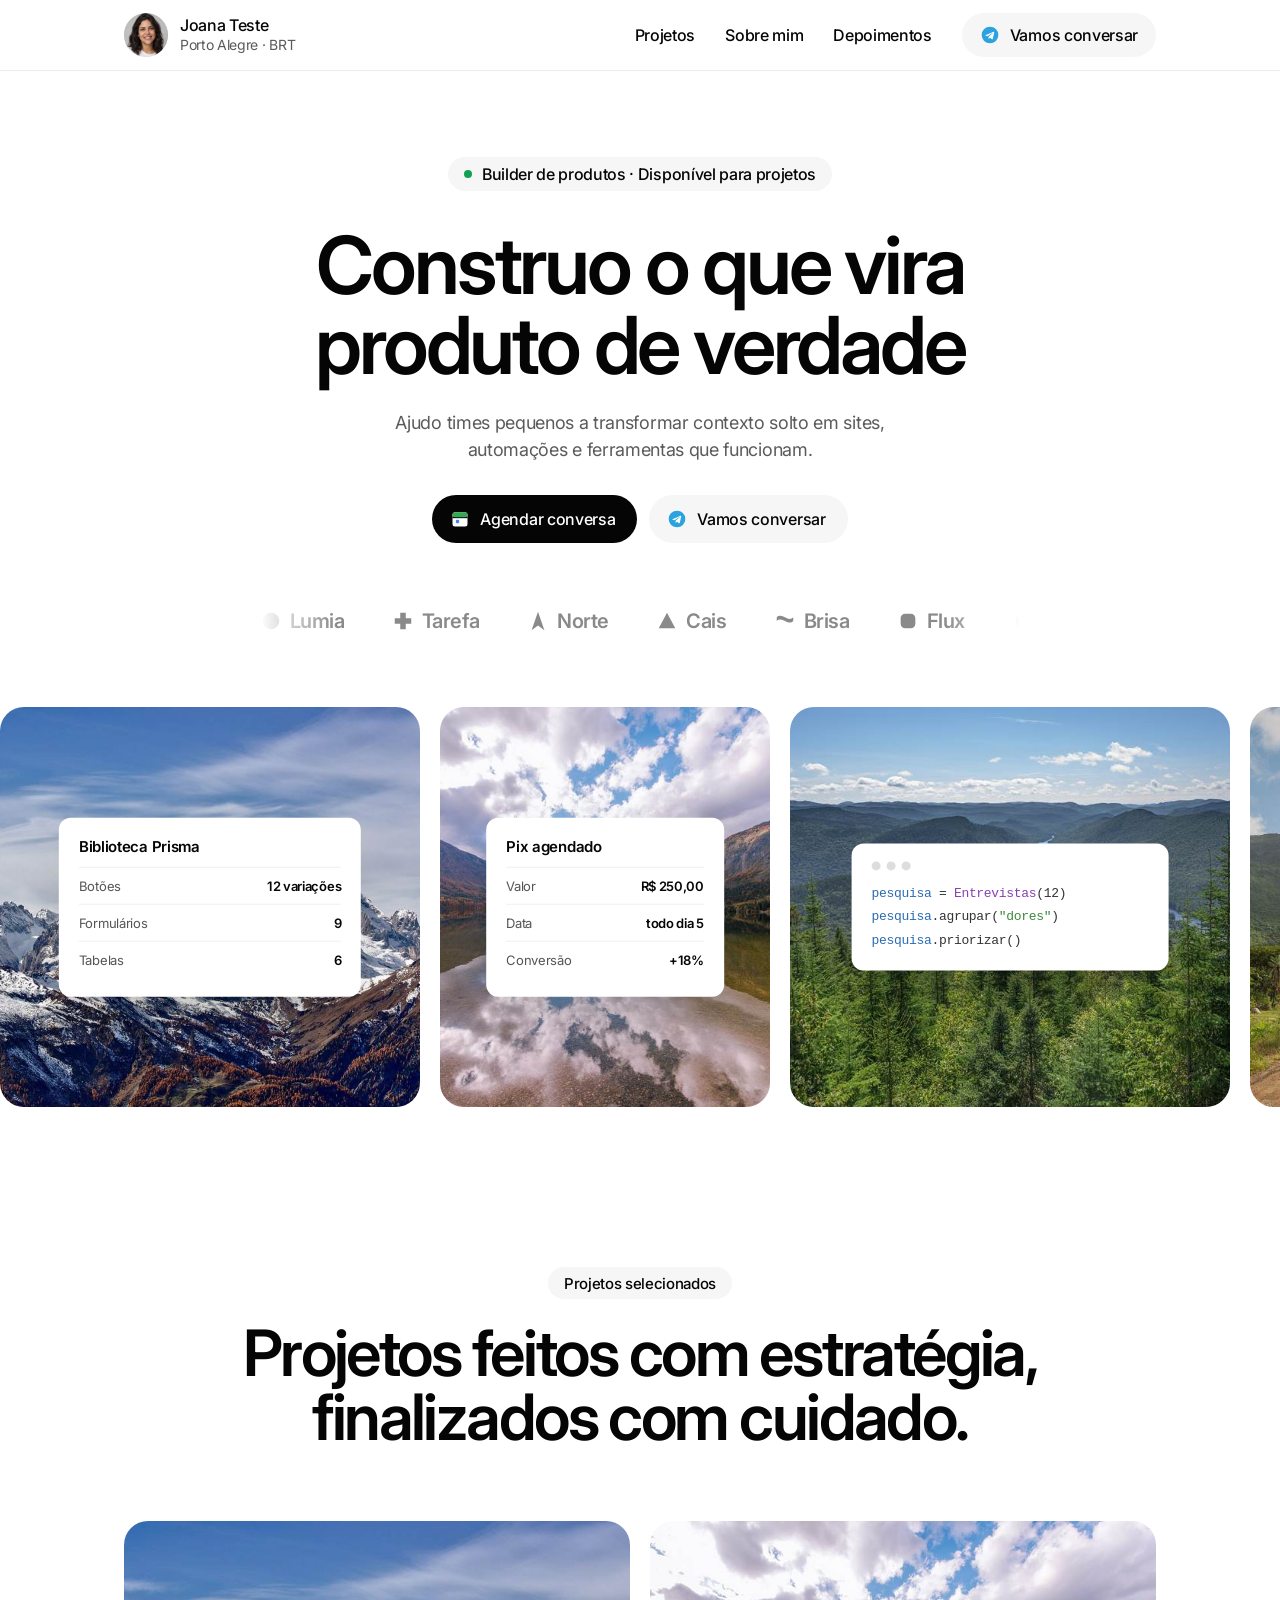
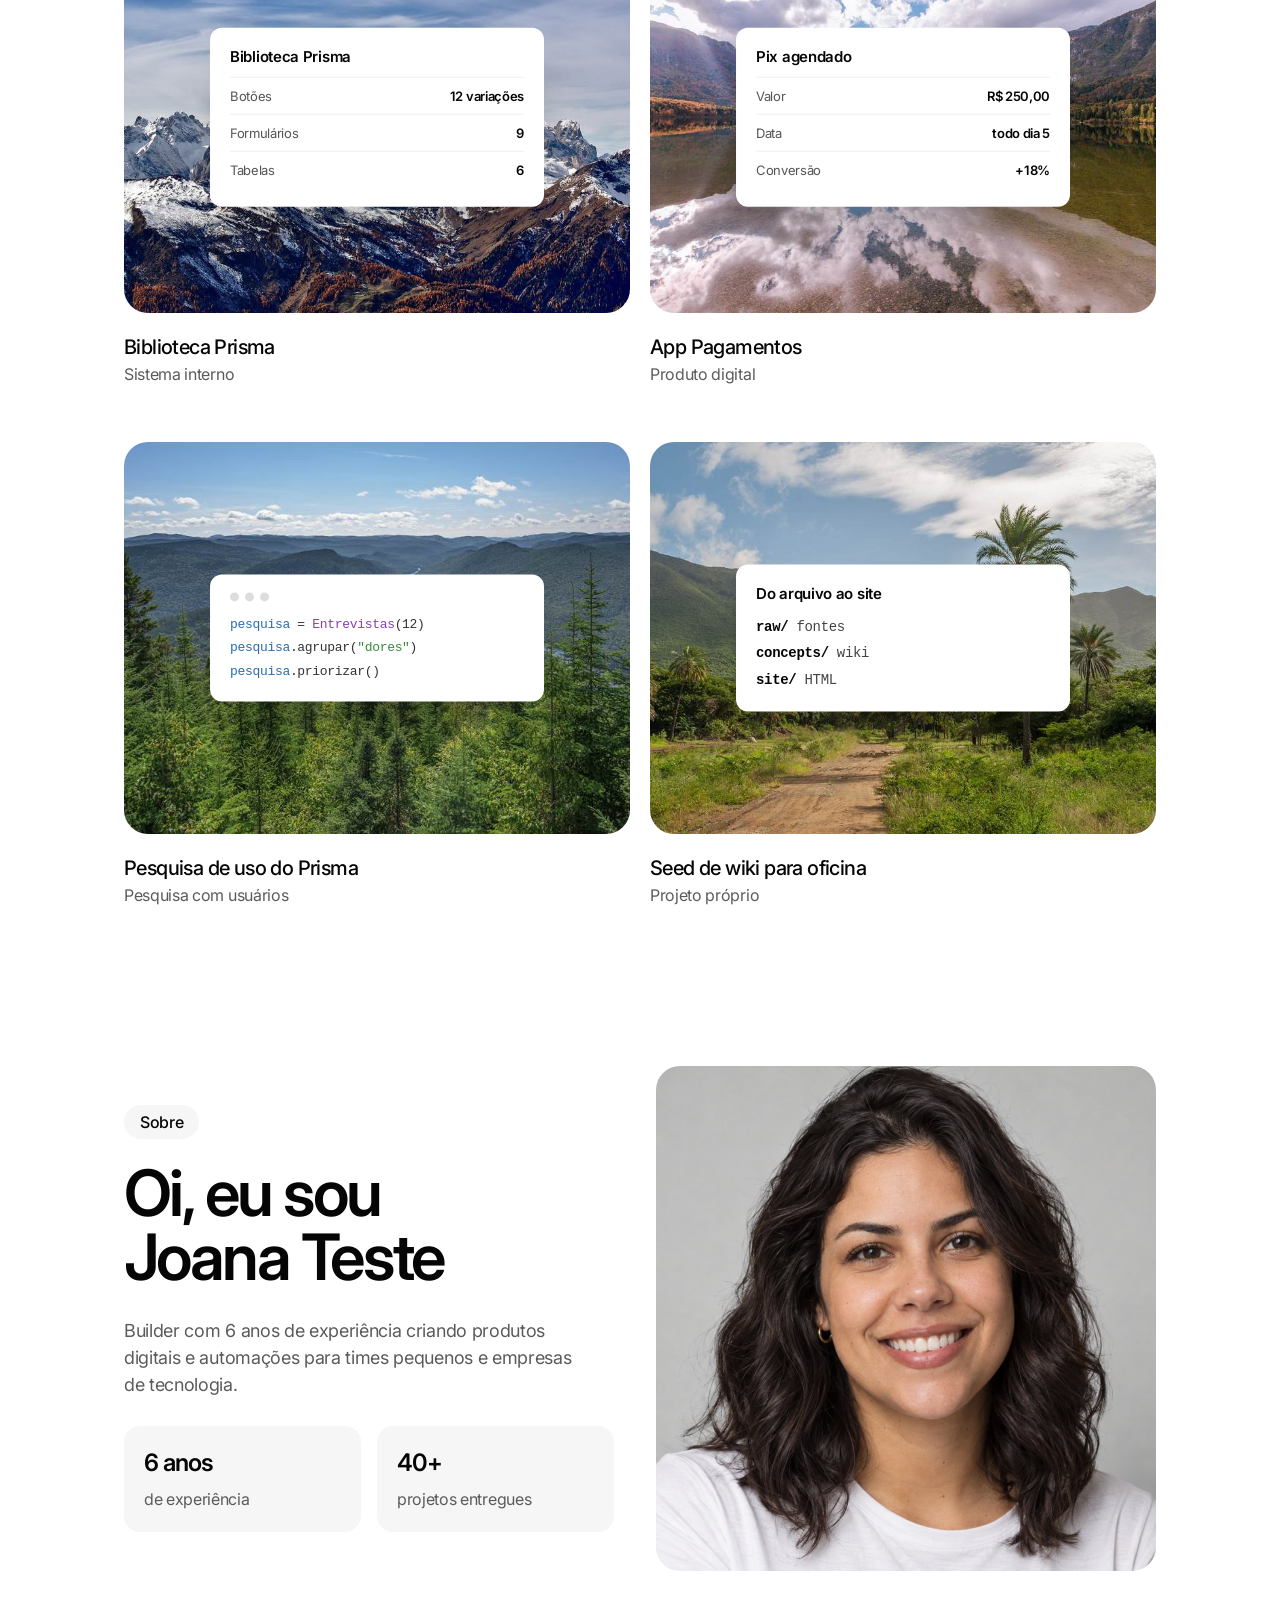
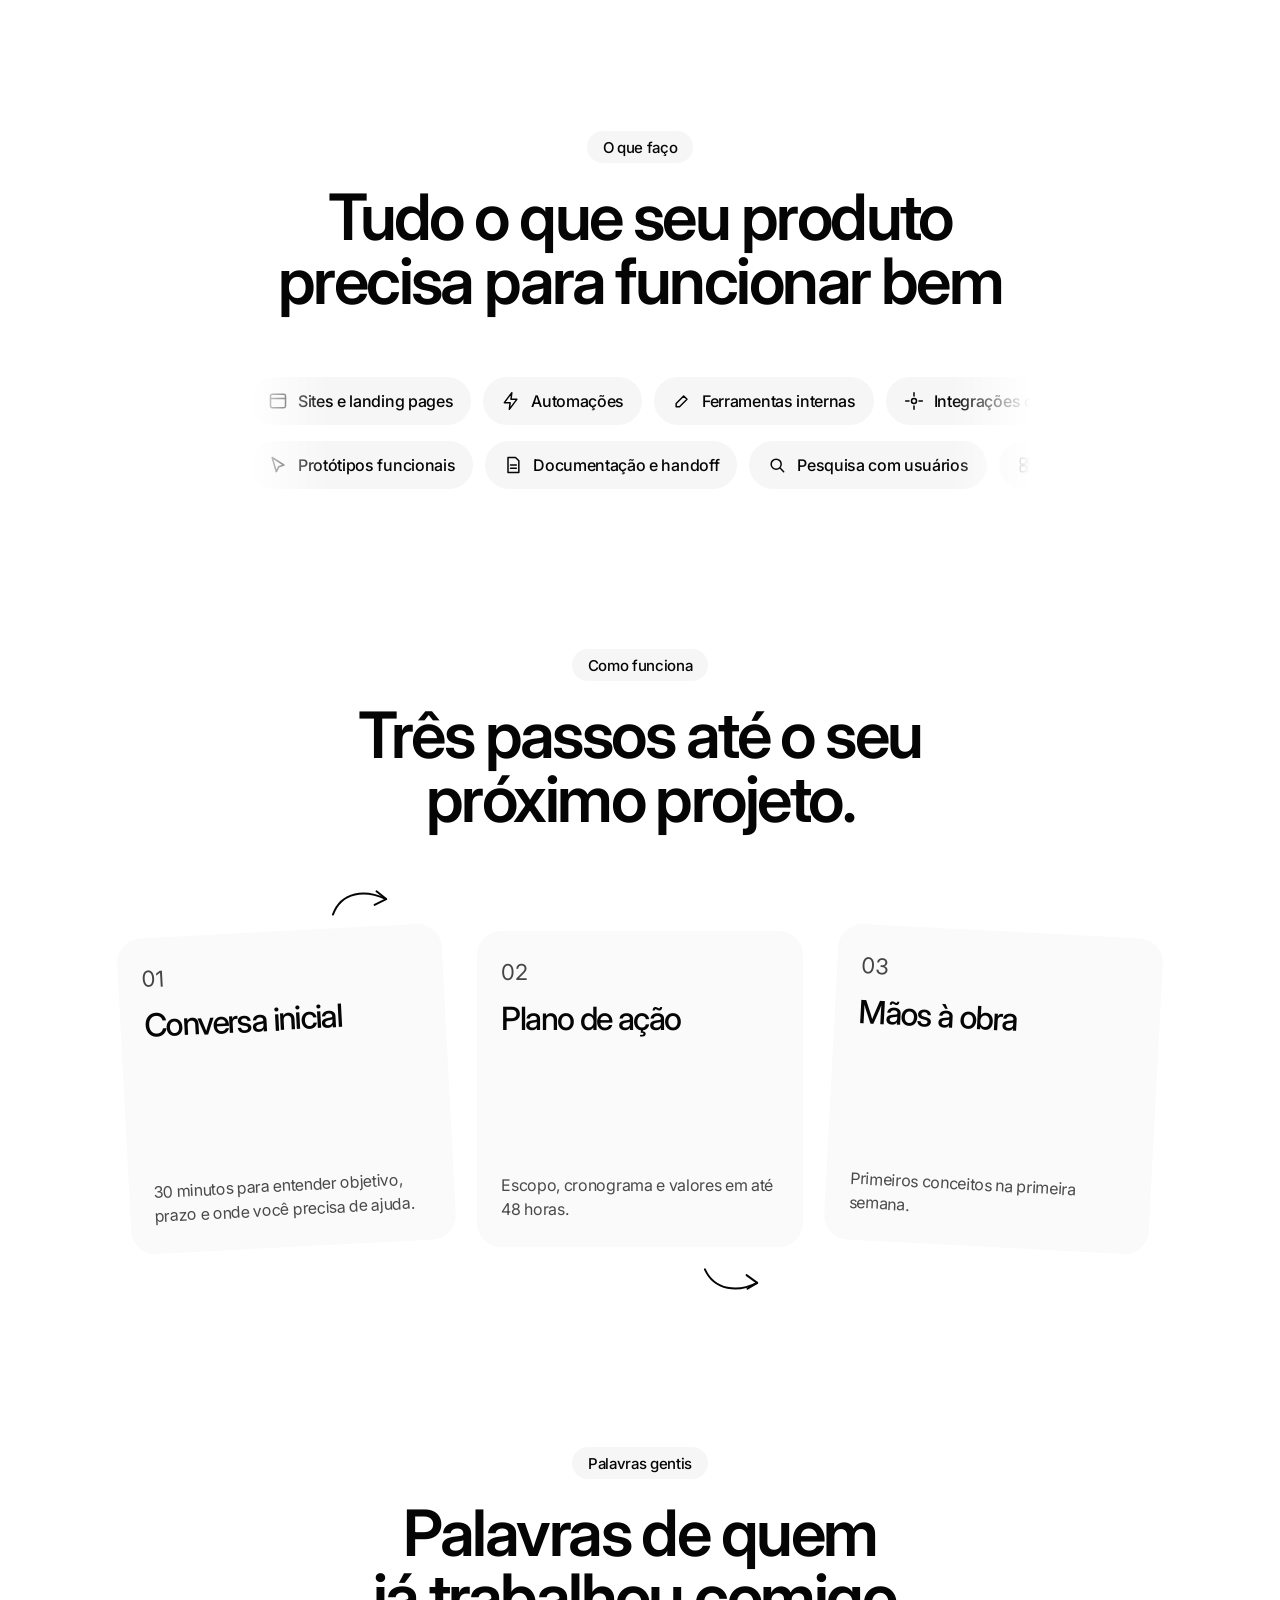
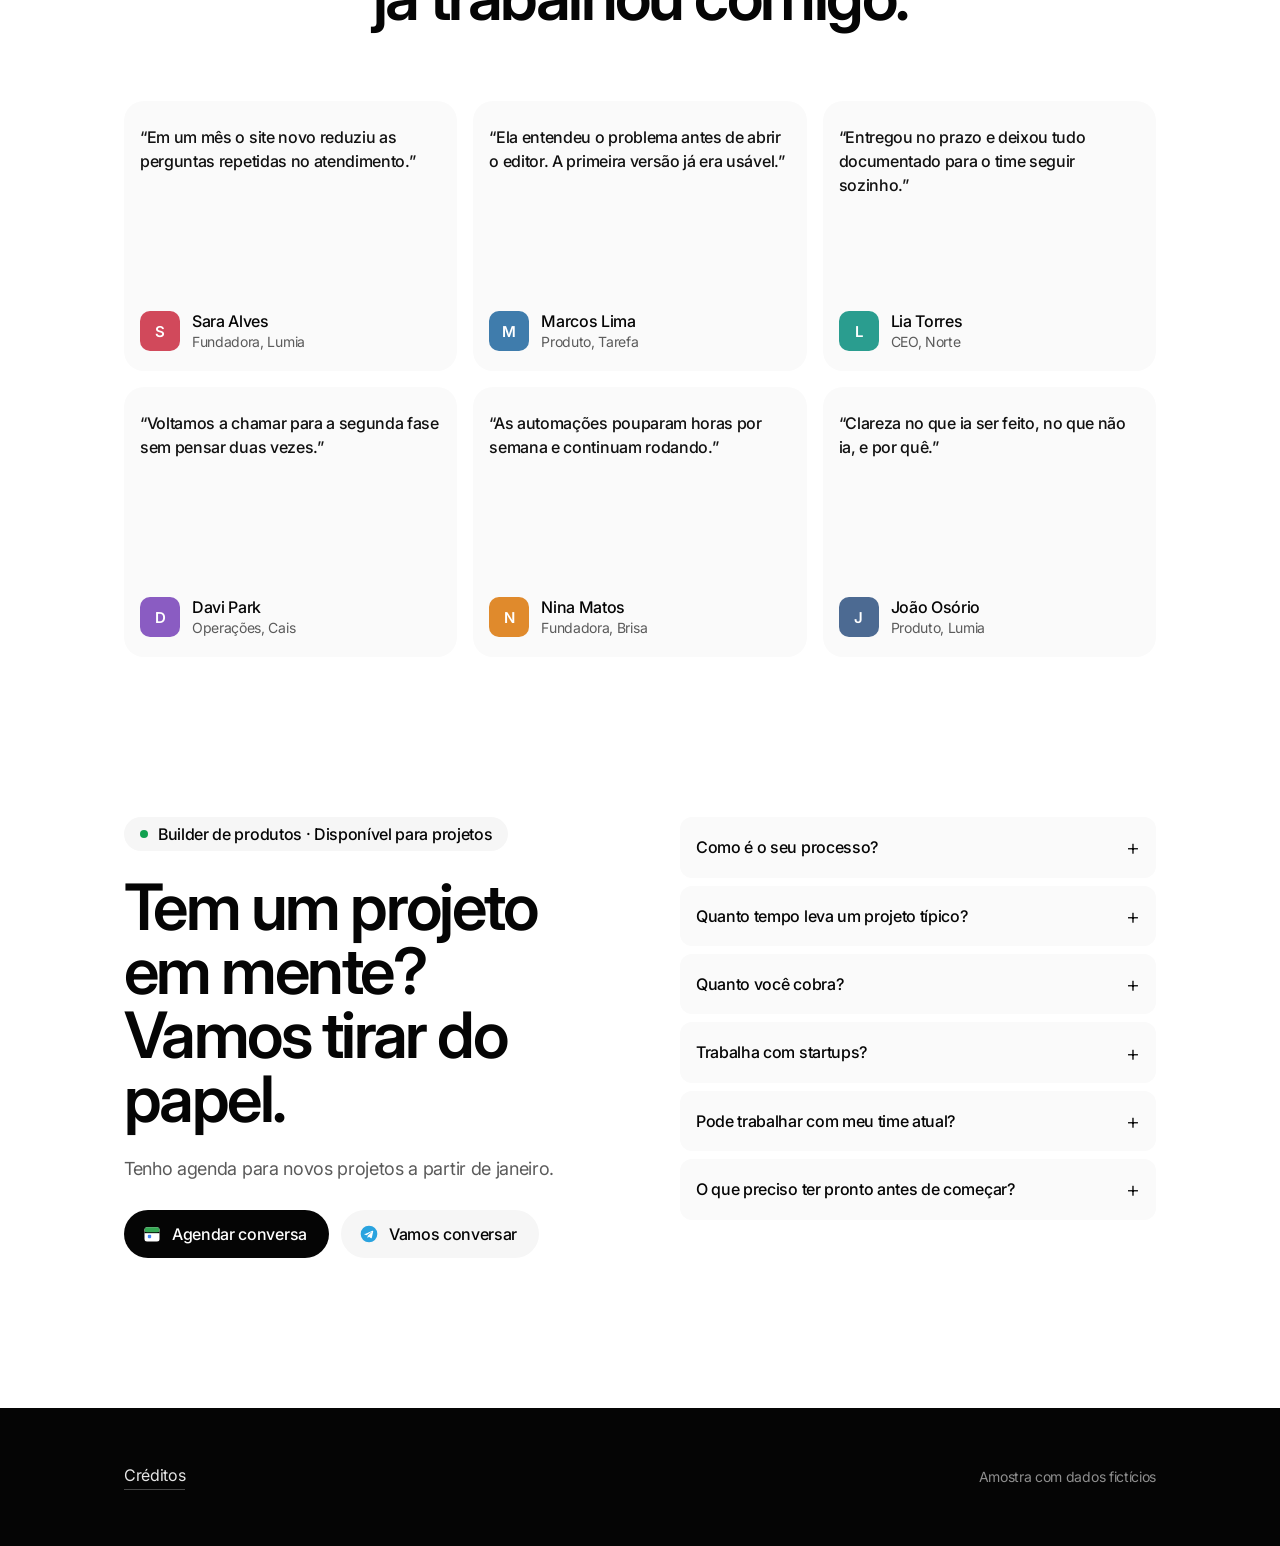
==== commit 61c95f21: "Site: aproxima do template (paginas de projeto, marquees, passos, hierarquia)" ====
--- a/site/index.html
+++ b/site/index.html
@@ -1,220 +1 @@
-<!doctype html><html lang="pt-BR"><head><meta charset="utf-8"><meta name="viewport" content="width=device-width,initial-scale=1"><title>Joana Teste — Builder</title>
-<style>
-:root{--ink:#0b0b0b;--mut:#62625f;--line:#e4e4e0;--soft:#f6f6f4;--r:8px}
-*{box-sizing:border-box;margin:0;padding:0}
-body{font:17px/1.55 Inter,"Helvetica Neue",Arial,system-ui,sans-serif;color:var(--ink);background:#fff}
-a{color:inherit}.w{max-width:1080px;margin:0 auto;padding:0 28px}
-.note{background:#fff7d6;font-size:13px;padding:8px 24px;text-align:center}
-[id]{scroll-margin-top:84px}html,body{overflow-x:clip}header{position:sticky;top:0;background:#fffe;backdrop-filter:blur(8px);border-bottom:1px solid var(--line);z-index:5}
-header .w{display:flex;align-items:center;justify-content:space-between;height:68px}
-.who{display:flex;gap:12px;align-items:center}.av{width:34px;height:34px;border-radius:50%;background:var(--ink);color:#fff;display:grid;place-items:center;font-size:13px;font-weight:600}
-.who b{display:block;font-weight:500;line-height:1.15}.who small{color:var(--mut);font-size:14px}
-nav{display:flex;gap:26px;align-items:center;font-size:15px}nav a{text-decoration:none}
-.btn{display:inline-block;padding:12px 20px;border-radius:var(--r);background:var(--ink);color:#fff;text-decoration:none;font-weight:500;font-size:15px}
-.btn.lt{background:#fff;color:var(--ink);box-shadow:inset 0 0 0 1px var(--ink)}
-.status{font-size:15px;color:var(--mut)}.status i{display:inline-block;width:8px;height:8px;border-radius:50%;background:#12a150;margin-right:8px}
-h1,h2{font-weight:600;letter-spacing:-.045em;line-height:1}
-h1{font-size:clamp(44px,8vw,88px);margin:24px 0 22px}h2{font-size:clamp(32px,5vw,52px)}
-.hero{text-align:center;padding:96px 0 40px}.hero p{color:var(--mut);font-size:19px;max-width:480px;margin:0 auto 32px}.hero .btn+.btn{margin-left:10px}
-.label{font-size:14px;color:var(--mut);margin-bottom:14px;letter-spacing:.02em}
-sec{display:block;padding:96px 0 0}.c{text-align:center}
-.grid{display:grid;grid-template-columns:1fr 1fr;gap:44px 28px;margin-top:52px}
-.card .im{aspect-ratio:1.28;border-radius:var(--r);background-size:cover;background-position:center;display:grid;place-items:center;padding:11% 12%}
-.ui{background:#fff;border-radius:6px;box-shadow:0 14px 34px #0002;padding:14px 16px;width:100%;font-size:13px}
-.ui h4{font-size:14px;font-weight:600;margin-bottom:6px}.ui .r{display:flex;justify-content:space-between;padding:7px 0;border-top:1px solid var(--line)}.ui .r span:last-child{color:var(--mut)}
-.ui .dots{display:flex;gap:5px;margin-bottom:10px}.ui .dots b{width:8px;height:8px;border-radius:50%;background:#ddd}
-.ui code{display:block;font:12px/1.7 ui-monospace,Menlo,monospace;color:#334}
-.card h3{font-weight:500;font-size:20px;margin-top:16px;letter-spacing:-.01em}.card p{color:var(--mut);font-size:15px}
-.about{display:grid;grid-template-columns:1fr 1fr;gap:56px;align-items:center}
-.about .ph{aspect-ratio:1;border-radius:var(--r);background:url(img/p5.jpg) center/cover}
-.about p{color:var(--mut);font-size:19px;margin:24px 0}
-.stats{display:grid;grid-template-columns:1fr 1fr;gap:0;border-top:1px solid var(--line)}.stats div{padding:18px 0}.stats div+div{padding-left:24px;border-left:1px solid var(--line)}
-.stats b{font-size:34px;font-weight:600;letter-spacing:-.03em;display:block}.stats span{color:var(--mut);font-size:15px}
-.svc{display:grid;grid-template-columns:1fr 1fr;column-gap:56px;margin-top:44px;text-align:left;max-width:760px;margin-left:auto;margin-right:auto}
-.svc div{padding:15px 0;border-top:1px solid var(--line);font-size:19px;font-weight:500}
-.steps{display:grid;grid-template-columns:repeat(3,1fr);gap:24px;margin-top:48px;text-align:left}
-.steps div{border-top:2px solid var(--ink);padding-top:16px}.steps em{font-style:normal;color:var(--mut);font-size:15px}
-.steps h3{font-size:24px;font-weight:600;letter-spacing:-.03em;margin:26px 0 8px}.steps p{color:var(--mut);font-size:16px}
-.cta{margin:110px auto 70px;text-align:center}.cta h2{font-size:clamp(38px,6.5vw,76px);max-width:820px;margin:0 auto 28px}
-footer{border-top:1px solid var(--line);padding:30px 0 48px;font-size:14px;color:var(--mut)}
-footer .w{display:grid;grid-template-columns:1fr 1.6fr;gap:40px}footer b{color:var(--ink);font-weight:600}footer a{color:var(--ink)}
-@media(max-width:760px){
- body{font-size:16px}.w{padding:0 20px}nav a:not(.btn){display:none}nav .btn{padding:9px 14px}
- .hero{padding:56px 0 24px}.hero p{font-size:17px}.hero .btn{margin:6px 5px}.hero .btn+.btn{margin-left:5px}
- sec{padding-top:64px}.grid,.about,.steps,footer .w{grid-template-columns:1fr}.grid{gap:36px}.about{gap:28px}.about .ph{order:-1}
- .svc{grid-template-columns:1fr}.stats b{font-size:28px}.cta{margin-top:80px}
-}
-
-.flow{display:flex;align-items:stretch;gap:0;margin-top:48px;text-align:left}
-.node{flex:1;border:1px solid var(--line);border-radius:var(--r);padding:16px 16px 14px;background:#fff;animation:lit 7.2s infinite;animation-delay:calc(var(--i)*1.2s)}
-.node small{display:block;color:inherit;opacity:.72;font-size:12px;letter-spacing:.04em;text-transform:uppercase;margin-bottom:6px}
-.node b{display:block;font-weight:600;font-size:16px;letter-spacing:-.01em}.node span{display:block;color:inherit;opacity:.78;font-size:13.5px;margin-top:4px;line-height:1.4}
-.link{width:34px;flex:none;position:relative;align-self:center;height:2px;background:repeating-linear-gradient(90deg,var(--ink) 0 6px,transparent 6px 12px);background-size:12px 2px;animation:dash 1s linear infinite}
-.link::after{content:"";position:absolute;right:-1px;top:-4px;border:5px solid transparent;border-left:7px solid var(--ink);border-right:0}
-@keyframes dash{to{background-position:12px 0}}
-@keyframes lit{0%,16%{background:var(--ink);color:#fff;border-color:var(--ink)}17%,100%{background:#fff;color:var(--ink);border-color:var(--line)}}
-.node{color:var(--ink)}
-.node:is([style]) {}
-.legend{display:flex;gap:28px;justify-content:center;margin-top:22px;font-size:14px;color:var(--mut);flex-wrap:wrap}
-.legend i{display:inline-block;width:10px;height:10px;margin-right:8px;border:1px solid var(--ink)}.legend i.ag{background:repeating-linear-gradient(45deg,#fff 0 3px,#ddd 3px 6px)}
-.node.dep{border-style:dashed}
-.case{display:grid;grid-template-columns:1fr 1fr 1fr;margin-top:48px;border-top:2px solid var(--ink);text-align:left}
-.case div{padding:20px 24px 0 0}.case div+div{padding-left:24px;border-left:1px solid var(--line)}
-.case h3{font-size:14px;color:var(--mut);font-weight:500;margin-bottom:12px}.case p{font-size:16px}.case ul{list-style:none;font-size:15px}.case li{padding:7px 0;border-top:1px solid var(--line)}.case li:first-child{border:0;padding-top:0}
-.case code{font:13px ui-monospace,Menlo,monospace;background:var(--soft);padding:1px 5px;border-radius:4px}
-.casenote{margin-top:18px;font-size:14px;color:var(--mut);text-align:center}
-@media(prefers-reduced-motion:reduce){.node,.link{animation:none}}
-@media(max-width:760px){.flow{flex-direction:column}.link{width:2px;height:26px;align-self:center;background:repeating-linear-gradient(180deg,var(--ink) 0 6px,transparent 6px 12px);animation:dashv 1s linear infinite}.link::after{right:auto;left:-4px;top:auto;bottom:-1px;border:5px solid transparent;border-top:7px solid var(--ink);border-bottom:0}.case{grid-template-columns:1fr}.case div+div{padding-left:0;border-left:0;border-top:1px solid var(--line);margin-top:20px}}
-@keyframes dashv{to{background-position:0 12px}}
-
-.ag{width:100%;margin-top:44px;border-collapse:collapse;text-align:left;font-size:16px}
-.ag th{font-weight:500;color:var(--mut);font-size:14px;padding:0 0 10px}.ag td{padding:14px 0;border-top:1px solid var(--line);vertical-align:top}
-.ag td:first-child{font-weight:600;width:28%}.ok{color:#0d7a3f;font-weight:600}.no{color:var(--mut)}
-@media(max-width:760px){.ag thead{display:none}.ag,.ag tbody,.ag tr,.ag td{display:block;width:100%!important}.ag tr{border-top:1px solid var(--line);padding:14px 0}.ag td{border:0;padding:2px 0}}
-
-.hint{display:inline-flex;align-items:center;gap:8px;margin-top:18px;font-size:15px;color:var(--mut)}
-.arch{position:relative;height:600px;margin-top:28px;text-align:left}
-.arch .arrows{position:absolute;inset:0;width:100%;height:100%;pointer-events:none}
-.arch .arrows path{fill:none;stroke:#0a0a0a;stroke-width:1.6;stroke-linecap:round;stroke-dasharray:5 6;animation:dash2 1.4s linear infinite}
-@keyframes dash2{to{stroke-dashoffset:-11}}
-.acard{position:absolute;left:calc(var(--x)/1024*100%);top:var(--y);width:28%;min-width:250px;background:#fafafa;border:1px solid var(--line);border-radius:12px;padding:16px 18px 16px;font:inherit;color:var(--ink);text-align:left;cursor:pointer;transform:rotate(var(--r));transition:transform .25s,box-shadow .25s,background .25s}
-.acard.dep{border-style:dashed}
-.acard:hover,.acard:focus-visible{transform:rotate(0) translateY(-4px);box-shadow:0 14px 30px -18px rgba(0,0,0,.35);background:#fff;outline:none}
-.acard img{width:28px;height:28px;display:block;margin-bottom:10px}
-.acard small{display:block;font-size:12px;letter-spacing:.04em;text-transform:uppercase;color:var(--mut);margin-bottom:4px}
-.acard b{display:block;font-size:18px;font-weight:600;letter-spacing:-.01em}
-.acard span{display:block;font-size:14px;color:#444;margin-top:4px;line-height:1.4}
-.acard .more{display:none;font-style:normal;font-size:13.5px;line-height:1.45;color:var(--ink);margin-top:10px;padding-top:10px;border-top:1px solid var(--line)}
-.acard.open{z-index:3;background:#fff;transform:rotate(0);box-shadow:0 18px 36px -20px rgba(0,0,0,.4)}.acard.open .more{display:block}
-.acard .plus{position:absolute;right:14px;top:12px;font-style:normal;font-size:18px;color:var(--mut)}.acard.open .plus{transform:rotate(45deg)}
-@media(max-width:860px){.arch{height:auto;display:flex;flex-direction:column;gap:22px}.arch .arrows{display:none}.acard{position:relative;left:auto;top:auto;width:auto;min-width:0}.acard:not(:last-of-type)::after{content:"↓";position:absolute;left:50%;bottom:-24px;font-size:18px}}
-@media(prefers-reduced-motion:reduce){.arch .arrows path{animation:none}.acard{transition:none}}
-.rec{max-width:760px;margin:40px auto 0}.rec .meta{display:flex;gap:28px;flex-wrap:wrap;border-top:2px solid var(--ink);padding-top:14px;font-size:14px;color:var(--mut)}.rec .meta b{display:block;color:var(--ink);font-weight:600}.rec dl{margin-top:8px}.rec dt{margin-top:22px;font-size:13px;letter-spacing:.04em;text-transform:uppercase;color:var(--mut);border-top:1px solid var(--line);padding-top:16px}.rec dd{margin-top:6px;font-size:17px;line-height:1.5}@media(max-width:760px){.rec dd{font-size:16px}}
-
-/* v5: aproximação do layout de referência (estrutura própria, texto e imagens próprios) */
-:root{--r:999px}
-.btn{border-radius:999px;padding:13px 22px}
-.btn.lt{background:#f1f1ef;color:var(--ink);box-shadow:none}
-nav .btn{background:#f1f1ef;color:var(--ink);padding:11px 20px}
-.status{display:inline-block;background:#f4f4f2;border-radius:999px;padding:8px 16px;font-size:15px;color:#222}
-.label{display:inline-block;background:#f4f4f2;color:#111;border-radius:999px;padding:7px 16px;font-size:15px;letter-spacing:0;margin-bottom:22px}
-.card .im,.ui,.about .ph{border-radius:20px}.ui{border-radius:12px}
-.tick{display:flex;gap:44px;justify-content:center;margin-top:44px;color:#b9b9b6;font-size:22px;font-weight:600;letter-spacing:-.02em;-webkit-mask:linear-gradient(90deg,transparent,#000 15%,#000 85%,transparent);mask:linear-gradient(90deg,transparent,#000 15%,#000 85%,transparent);overflow:hidden;white-space:nowrap}
-.car{display:flex;gap:20px;margin:56px -60px 0;overflow:hidden;justify-content:center}
-.car>div{flex:none;width:360px;height:300px;border-radius:20px;background-size:cover;background-position:center;display:grid;place-items:center}
-.car>div:first-child{margin-left:-120px}.car>div:last-child{margin-right:-120px}
-.car .ui{width:70%}
-.steps div{border:0;background:#f7f7f5;border-radius:20px;padding:22px;min-height:190px;display:flex;flex-direction:column;justify-content:flex-end;transform:rotate(var(--r2,0deg))}
-.steps div:nth-child(1){--r2:-1.6deg}.steps div:nth-child(2){--r2:.8deg;margin-top:14px}.steps div:nth-child(3){--r2:2deg;margin-top:-6px}
-.steps em{position:absolute}.steps div{position:relative}.steps em{top:18px;left:22px}
-.stats div{background:#f7f7f5;border:0!important;border-radius:16px;padding:18px 20px!important}.stats{gap:12px;border:0}
-.testi{display:grid;grid-template-columns:repeat(3,1fr);gap:14px;margin-top:48px;text-align:left}
-.testi>div{background:#f9f9f7;border-radius:20px;padding:22px;min-height:270px;display:flex;flex-direction:column;justify-content:space-between;font-size:16px}
-.testi footer,.testi .by{display:flex;gap:12px;align-items:center;font-size:15px}.testi .by i{width:36px;height:36px;border-radius:50%;background:#dcdcd8;display:grid;place-items:center;font-style:normal;font-size:13px;font-weight:600}.testi .by small{display:block;color:var(--mut)}
-.ctab{display:grid;grid-template-columns:1fr 1fr;gap:56px;align-items:start;margin-top:110px}
-.ctab h2{font-size:clamp(38px,5.5vw,64px);margin:22px 0 22px}.ctab p{color:var(--mut);font-size:19px;margin-bottom:26px}
-details{background:#f7f7f5;border-radius:14px;padding:17px 20px;margin-bottom:10px;font-weight:500;font-size:16px}summary{cursor:pointer;list-style:none;display:flex;justify-content:space-between}summary::after{content:"+";color:var(--mut)}details[open] summary::after{content:"–"}details p{margin:12px 0 0;color:var(--mut);font-weight:400;font-size:15px}
-footer.dk{background:#0a0a0a;color:#fff;border:0;margin-top:100px;padding:46px 0 28px;font-size:18px}footer.dk a{color:#fff;text-decoration:none}footer.dk .w{display:grid;grid-template-columns:1fr auto;gap:40px}footer.dk p{margin-bottom:14px}footer.dk .cols{display:flex;gap:56px;font-size:20px}footer.dk small{display:block;color:#888;font-size:15px;margin-bottom:10px}footer.dk .cr{grid-column:1/-1;border-top:1px solid #333;padding-top:22px;font-size:14px;color:#9a9a96;display:block}footer.dk .cr a{color:#ddd;text-decoration:underline}
-.hero{padding-left:20px;padding-right:20px}@media(max-width:860px){.testi,.ctab{grid-template-columns:1fr}.car{margin:40px -28px 0}.car>div{width:300px}.tick{gap:24px;font-size:18px}footer.dk .w{grid-template-columns:1fr}.steps div{margin-top:0!important}}
-
-.car{height:410px;margin:56px -130px 0;gap:16px}.car>div{height:410px;border-radius:20px;background:none}.car>div:first-child{margin-left:0}.car>div:last-child{margin-right:0}
-.car .c0{background:#f0efe9}.car .c1{background:#e6e4d8}.car .c2{background:#e5e5e5}.car .c3{background:#0d4a34}
-.car .ui{width:62%}.car .ui.sm{width:42%;margin:0 8px}.car .c2{display:flex;align-items:center;justify-content:center}
-.ring{width:240px;height:240px;border-radius:50%;border:34px solid #c9a2a8;position:relative;box-shadow:inset 0 0 0 20px #8fa38b,0 0 0 12px #d9b88b}.ring i{position:absolute;width:44px;height:44px;border-radius:50%;background:#6d85a8;top:14px;left:90px}.ring i+i{background:#b77a8a;top:150px;left:30px}.ring i+i+i{background:#e8c9a0;top:130px;left:160px}
-.tick span{display:inline-flex;align-items:center;gap:8px}.tick svg{width:22px;height:22px;fill:currentColor}
-.svc{display:flex;flex-wrap:wrap;gap:12px;justify-content:center;max-width:880px;margin:44px auto 0}.svc div{border:0;background:#f4f4f2;border-radius:999px;padding:12px 20px;font-size:17px;display:inline-flex;gap:10px;align-items:center}.svc svg{width:20px;height:20px;stroke:#111;fill:none;stroke-width:1.6}
-.steps{align-items:stretch;position:relative;margin-top:84px}.steps div{min-height:360px;justify-content:space-between;padding:26px;text-align:left}.steps h3{font-size:30px;margin:0;line-height:1.1}.steps p{font-size:17px}.steps em{font-size:22px;position:static}
-.steps div:nth-child(2){margin-top:0}.steps div:nth-child(3){margin-top:0}
-.arw{position:absolute;width:56px;height:34px;stroke:#111;fill:none;stroke-width:1.8;stroke-linecap:round}.arw.t{top:-56px;left:22%}.arw.b{bottom:-52px;left:50%}
-.soc{display:flex;gap:10px;margin:18px 0 0}.soc i{width:34px;height:34px;border-radius:50%;background:#f4f4f2;display:grid;place-items:center}.soc svg{width:15px;height:15px;stroke:#111;fill:none;stroke-width:1.7}
-@media(max-width:860px){.car{margin:40px -28px 0}.car>div{width:280px!important;height:340px}.car .c2{width:340px!important}.steps{margin-top:40px}.steps div{min-height:220px}.arw{display:none}.car .ui.sm{width:44%}}
-.steps div:nth-child(1){--r2:-2.4deg}.steps div:nth-child(2){--r2:0deg}.steps div:nth-child(3){--r2:2.2deg}.car .c0{place-items:center end;padding-right:24px}
-@media(max-width:860px){.car{justify-content:flex-start;margin:40px 0 0 -90px}.car .c0{display:none}}
-@media(max-width:760px){.hero{text-align:left}.hero .btn{display:block;text-align:center;margin:10px 0!important}.hero .status{display:inline-block}.tick{justify-content:flex-start}sec .c .label,sec .w.c>h2,sec .w.c>.label{text-align:left}.w.c>h2{text-align:left}.w.c>.label{display:inline-block}.svc{justify-content:flex-start}}.bg{display:none;width:40px;height:40px;border:0;border-radius:50%;background:#f4f4f2;cursor:pointer;flex-direction:column;gap:5px;align-items:center;justify-content:center}.bg i{width:16px;height:1.6px;background:#111;display:block}
-@media(max-width:760px){.bg{display:flex}nav .btn{display:none}nav{gap:10px}nav.op a:not(.btn){display:block;position:absolute;left:0;right:0;background:#fff;padding:14px 20px;border-bottom:1px solid var(--line);font-size:17px}nav.op a:nth-child(1){top:68px}nav.op a:nth-child(2){top:116px}nav.op a:nth-child(3){top:164px}header{position:sticky}}
-
-/* v7: animações e case em diálogo */
-.card.pjc{cursor:pointer}.card.pjc .vc{text-decoration:underline;text-underline-offset:3px}
-.card .im{transition:transform .45s cubic-bezier(.2,.7,.2,1),box-shadow .45s}.card:hover .im,.card:focus-visible .im{transform:translateY(-6px);box-shadow:0 18px 36px #0001}.card:focus-visible{outline:2px solid var(--ink);outline-offset:6px;border-radius:12px}
-.btn{transition:transform .25s,background .25s,box-shadow .25s}.btn:hover{transform:translateY(-2px)}
-.status i{animation:pulse 2.2s ease-in-out infinite}@keyframes pulse{0%,100%{opacity:1;transform:scale(1)}50%{opacity:.45;transform:scale(1.5)}}
-.hero>*{animation:rise .8s cubic-bezier(.2,.7,.2,1) both}.hero>:nth-child(2){animation-delay:.1s}.hero>:nth-child(3){animation-delay:.2s}.hero>:nth-child(4),.hero>:nth-child(5){animation-delay:.3s}.hero>:nth-child(6){animation-delay:.4s}.hero>:nth-child(7){animation-delay:.5s}
-@keyframes rise{from{opacity:0;transform:translateY(22px)}to{opacity:1;transform:none}}
-.car>div{animation:flt 7s ease-in-out infinite}.car>:nth-child(2n){animation-delay:-3.5s}@keyframes flt{0%,100%{translate:0 0}50%{translate:0 -10px}}
-.tick span{transition:opacity .3s}.tick:hover span{opacity:.5}.tick span:hover{opacity:1}
-html.js .rv{opacity:0;transform:translateY(28px);transition:opacity .8s ease,transform .8s cubic-bezier(.2,.7,.2,1);transition-delay:var(--d,0s)}
-html.js .rv.in{opacity:1;transform:none}
-dialog#case{margin:auto;border:0;border-radius:20px;padding:40px 36px 32px;max-width:min(820px,calc(100vw - 24px));width:100%;max-height:calc(100dvh - 32px);overflow:auto;box-shadow:0 30px 80px #0004}
-dialog#case::backdrop{background:#0b0b0b99;backdrop-filter:blur(3px)}
-dialog#case[open]{animation:dlg .35s cubic-bezier(.2,.7,.2,1)}dialog#case[open]::backdrop{animation:fade .35s}
-@keyframes dlg{from{opacity:0;transform:translateY(24px) scale(.98)}to{opacity:1;transform:none}}@keyframes fade{from{opacity:0}to{opacity:1}}
-dialog#case h2{font-size:30px;line-height:1.15;margin-bottom:6px}dialog#case .rec{margin-top:24px}
-dialog#case .x{position:sticky;top:0;float:right;width:38px;height:38px;border-radius:50%;border:0;background:#f1f1ef;font-size:22px;line-height:1;cursor:pointer;margin:-20px -16px 0 0}dialog#case .x:hover{background:#e4e4e0}
-@media(max-width:760px){dialog#case{padding:28px 20px 24px;border-radius:16px}dialog#case h2{font-size:24px}}
-@media(prefers-reduced-motion:reduce){.hero>*,.car>div,.status i,dialog#case[open],dialog#case[open]::backdrop{animation:none}html.js .rv{opacity:1;transform:none;transition:none}.card .im,.btn{transition:none}}
-</style><script>document.documentElement.classList.add("js")</script></head><body>
-<div class="note">Amostra visual com persona e dados fictícios (Joana Teste). Fotos CC0, créditos no rodapé.</div>
-<header><div class="w"><div class="who"><span class="av">JT</span><div><b>Joana Teste</b><small>Porto Alegre, RS</small></div></div><nav id="nv"><a href="#projetos">Projetos</a><a href="#sobre">Sobre</a><a href="#processo">Processo</a><a class="btn" href="#contato">Vamos conversar</a><button class="bg" aria-label="Menu" aria-expanded="false" onclick="var n=document.getElementById('nv');var o=n.classList.toggle('op');this.setAttribute('aria-expanded',o)"><i></i><i></i></button></nav></div></header>
-<main>
-<div class="w hero"><div class="status"><i></i>Builder de produtos digitais · Disponível para projetos</div><h1>Construo o que<br>vira produto de verdade</h1><p>Ajudo times pequenos a transformar contexto solto em sites, automações e ferramentas que funcionam.</p><a class="btn" href="#contato">Agendar conversa</a><a class="btn lt" href="#contato">Vamos conversar</a><div class="tick"><span><svg viewBox="0 0 24 24"><circle cx="12" cy="12" r="9"/></svg>Lumia</span><span><svg viewBox="0 0 24 24"><path d="M9 3h6v6h6v6h-6v6H9v-6H3V9h6z"/></svg>Tarefa</span><span><svg viewBox="0 0 24 24"><path d="M12 2l7 20-7-5-7 5z"/></svg>Norte</span><span><svg viewBox="0 0 24 24"><path d="M3 20L12 3l9 17z"/></svg>Cais</span><span><svg viewBox="0 0 24 24"><path d="M3 8c6-6 12 6 18 0v4c-6 6-12-6-18 0z"/></svg>Brisa</span></div><div class="car"><div class="c0" style="width:300px"><div class="ui"><h4>Painel de metas</h4><div class="r"><span>Esta semana</span><span>8 de 10</span></div><div class="r"><span>Atrasadas</span><span>1</span></div></div></div><div class="c1" style="width:400px"><div class="ring"><i></i><i></i><i></i></div></div><div class="c2" style="width:560px"><div class="ui sm"><h4>Fila de tarefas</h4><div class="r"><span>Em revisão</span><span>3</span></div><div class="r"><span>Prontas</span><span>12</span></div></div><div class="ui sm"><h4>Relatório</h4><div class="r"><span>Gerado</span><span>hoje</span></div><div class="r"><span>Enviado</span><span>ontem</span></div></div></div><div class="c3" style="width:300px"></div></div></div>
-<sec id="projetos"><div class="w"><div class="c"><div class="label">Projetos selecionados</div><h2>Projetos feitos com estratégia,<br>finalizados com cuidado.</h2></div>
-<div class="grid">
-<div class="card"><div class="im" style="background-image:url(img/p1.jpg)"><div class="ui"><h4>Biblioteca Prisma</h4><div class="r"><span>Botões</span><span>12 variações</span></div><div class="r"><span>Formulários</span><span>9</span></div><div class="r"><span>Tabelas</span><span>6</span></div></div></div><h3>Biblioteca Prisma</h3><p>Sistema interno</p></div>
-<div class="card"><div class="im" style="background-image:url(img/p2.jpg)"><div class="ui"><h4>Pix agendado</h4><div class="r"><span>Valor</span><span>R$ 250,00</span></div><div class="r"><span>Data</span><span>todo dia 5</span></div><div class="r"><span>Conversão</span><span>+18%</span></div></div></div><h3>App Pagamentos</h3><p>Produto digital</p></div>
-<div class="card"><div class="im" style="background-image:url(img/p3.jpg)"><div class="ui"><div class="dots"><b></b><b></b><b></b></div><code>pesquisa = Entrevistas(12)<br>pesquisa.agrupar("dores")<br>pesquisa.priorizar()</code></div></div><h3>Pesquisa de uso do Prisma</h3><p>Pesquisa com usuários</p></div>
-<div class="card pjc" role="button" tabindex="0" aria-haspopup="dialog" data-open="case"><div class="im" style="background-image:url(img/p4.jpg)"><div class="ui"><h4>Fluxo de aprovação</h4><div class="r"><span>Relatório semanal</span><span>2h</span></div><div class="r"><span>Revisão manual</span><span>1h</span></div></div></div><h3>Seed de wiki para oficina</h3><p>Projeto próprio · <span class="vc">ver case →</span></p></div>
-</div></div></sec>
-<sec id="sobre"><div class="w about"><div><div class="label">Sobre</div><h2>Oi, eu sou<br>Joana Teste</h2><p>Builder com 6 anos de experiência criando produtos digitais e automações para empresas de tecnologia e serviços financeiros.</p><div class="stats"><div><b>6 anos</b><span>de experiência</span></div><div><b>40+</b><span>projetos entregues</span></div></div></div><div class="ph" role="img" aria-label="Paisagem"></div></div></sec>
-<sec><div class="w c"><div class="label">O que faço</div><h2>Tudo o que seu produto<br>precisa para funcionar bem</h2><div class="svc"><div><svg viewBox="0 0 24 24"><rect x="3" y="4" width="18" height="16" rx="2"/><path d="M3 9h18"/></svg>Sites e landing pages</div><div><svg viewBox="0 0 24 24"><path d="M13 2L4 14h7l-1 8 9-12h-7z"/></svg>Automações</div><div><svg viewBox="0 0 24 24"><path d="M14 6l4 4-9 9H5v-4z"/></svg>Ferramentas internas</div><div><svg viewBox="0 0 24 24"><circle cx="12" cy="12" r="3"/><path d="M12 2v4M12 18v4M2 12h4M18 12h4"/></svg>Integrações com IA</div><div><svg viewBox="0 0 24 24"><path d="M5 3l14 9-6 2-3 6z"/></svg>Protótipos funcionais</div><div><svg viewBox="0 0 24 24"><path d="M6 3h9l4 4v14H6z"/><path d="M9 12h7M9 16h7"/></svg>Documentação e handoff</div></div></div></sec>
-<sec id="processo"><div class="w c"><div class="label">Como trabalho</div><h2>Três passos até o seu<br>próximo projeto.</h2><div class="steps"><div><em>01</em><h3>Conversa inicial</h3><p>30 minutos para entender objetivo, prazo e onde você precisa de ajuda.</p></div><div><em>02</em><h3>Plano de ação</h3><p>Escopo, cronograma e valores em até 48 horas.</p></div><div><em>03</em><h3>Mãos à obra</h3><p>Primeiros conceitos na primeira semana.</p></div><svg class="arw t" viewBox="0 0 56 34"><path d="M3 30C14 8 34 6 50 14"/><path d="M42 8l9 6-8 6"/></svg><svg class="arw b" viewBox="0 0 56 34"><path d="M3 8c10 22 30 24 46 14"/><path d="M41 28l9-6-8-6"/></svg></div></div></sec>
-<sec id="arquitetura"><div class="w c"><div class="label">Como funciona</div><h2>Da fonte ao site,<br>passo a passo.</h2>
-<p class="hint">Clique em um card para ver o que acontece nele <svg width="46" height="26" viewBox="0 0 46 26" aria-hidden="true"><path d="M2 4 C14 2 26 8 36 20" fill="none" stroke="#0a0a0a" stroke-width="1.6" stroke-linecap="round"/><path d="M28 19 L37 21 L36 11" fill="none" stroke="#0a0a0a" stroke-width="1.6" stroke-linecap="round" stroke-linejoin="round"/></svg></p>
-<div class="arch">
-<svg class="arrows" viewBox="0 0 1024 580" aria-hidden="true"><defs><marker id="ah" viewBox="0 0 10 10" refX="8" refY="5" markerWidth="7" markerHeight="7" orient="auto"><path d="M1 1 L9 5 L1 9" fill="none" stroke="#0a0a0a" stroke-width="1.6" stroke-linecap="round" stroke-linejoin="round"/></marker></defs>
-<path d="M296 100 C325 60 335 60 358 78" marker-end="url(#ah)"/><path d="M652 86 C690 60 705 80 728 112" marker-end="url(#ah)"/><path d="M880 212 C910 255 885 290 868 320" marker-end="url(#ah)"/><path d="M703 430 C680 450 665 440 652 448" marker-end="url(#ah)"/><path d="M358 462 C335 440 330 440 312 424" marker-end="url(#ah)"/>
-</svg>
-<button class="acard " style="--x:0;--y:20px;--r:-2deg" aria-expanded="false"><img src="[data-uri]" alt=""><small>1 · Você</small><b>raw/</b><span>PDFs, textos e notas, sem editar.</span><em class="more">Você só coloca arquivos aqui. O agente nunca altera esta pasta.</em><i class="plus" aria-hidden="true">+</i></button>
-<button class="acard dep" style="--x:360;--y:0px;--r:1.5deg" aria-expanded="false"><img src="[data-uri]" alt=""><small>2 · Agente</small><b>ingest</b><span>Lê a fonte e escreve páginas.</span><em class="more">Skill de ingestão: lê o arquivo, cria páginas em concepts/ e atualiza índice e log. Se o modelo não lê PDF, o agente tenta outro caminho (no ensaio, pdftotext).</em><i class="plus" aria-hidden="true">+</i></button>
-<button class="acard " style="--x:730;--y:50px;--r:-1.5deg" aria-expanded="false"><img src="[data-uri]" alt=""><small>3 · Wiki</small><b>concepts/</b><span>Markdown com frontmatter, índice e log.</span><em class="more">Arquivos de texto versionados no git. Iguais em qualquer agente.</em><i class="plus" aria-hidden="true">+</i></button>
-<button class="acard dep" style="--x:705;--y:330px;--r:2deg" aria-expanded="false"><img src="[data-uri]" alt=""><small>4 · Agente</small><b>skill site</b><span>Gera o HTML a partir da wiki.</span><em class="more">Skill de site: lê a wiki e escreve o HTML estático em site/. Depende do agente rodar comandos.</em><i class="plus" aria-hidden="true">+</i></button>
-<button class="acard " style="--x:360;--y:365px;--r:-2deg" aria-expanded="false"><img src="[data-uri]" alt=""><small>5 · Arquivos</small><b>site/</b><span>HTML estático no repositório.</span><em class="more">O resultado fica no repositório; você pode abrir e revisar antes de publicar.</em><i class="plus" aria-hidden="true">+</i></button>
-<button class="acard " style="--x:20;--y:340px;--r:1.5deg" aria-expanded="false"><img src="[data-uri]" alt=""><small>6 · GitHub</small><b>Actions + Pages</b><span>Publica o site/ quando você faz push.</span><em class="more">O workflow de Pages publica a pasta site/ a cada push no main que a altere.</em><i class="plus" aria-hidden="true">+</i></button>
-</div>
-<div class="legend"><span><i></i>Arquivos e git: iguais em qualquer agente</span><span><i style="border-style:dashed"></i>Depende do agente que você usa</span></div>
-<p class="casenote">Diagrama feito à mão para este site, com logos obtidos pelo script de ícones do stack-diagram (teste isolado). Não foi gerado pela skill inteira nem é a saída do Archify.</p></div></sec>
-<sec id="agentes"><div class="w c"><div class="label">Agentes e modelos</div><h2>Várias marcas podem servir.<br>Cada uma com suas condições.</h2>
-<table class="ag"><thead><tr><th>Agente</th><th>Estado neste seed</th><th>O que depende dele</th></tr></thead><tbody>
-<tr><td>OpenCode</td><td class="ok">Testado em parte</td><td>Modelos gratuitos, sem conta. Testado com respostas pré-preenchidas. Cota gratuita não publicada.</td></tr>
-<tr><td>Claude Code</td><td class="no">Não testado</td><td>Leitura de AGENTS.md e das skills</td></tr>
-<tr><td>Codex</td><td class="no">Não testado</td><td>Leitura de AGENTS.md e das skills</td></tr>
-<tr><td>GitHub Copilot</td><td class="no">Não testado</td><td>Limites do plano gratuito</td></tr>
-<tr><td>Cursor</td><td class="no">Não testado</td><td>Leitura de AGENTS.md e das skills</td></tr>
-<tr><td>Antigravity</td><td class="no">Não testado</td><td>Limites do plano gratuito</td></tr>
-</tbody></table>
-<p class="casenote">Independe do agente: arquivos Markdown, git, site estático e publicação. Depende dele: ler as instruções, rodar comandos, ler PDF e o limite de uso.</p></div></sec>
-</main>
-<dialog id="case" aria-labelledby="case-t"><button class="x" type="button" aria-label="Fechar">×</button><div class="label">Case registrado</div><h2 id="case-t">Seed de wiki para oficina:<br>como registrar um case.</h2><div class="rec"><div class="meta"><p><b>Tipo</b>Projeto próprio, didático</p><p><b>Estado</b>Seed na main; esta página substitui o exemplo antigo</p><p><b>Registro</b>24/11/2026</p></div>
-<dl>
-<dt>Contexto</dt><dd>Uma oficina de 90 minutos precisava de um repositório de partida. A intenção é que funcione com mais de um agente de LLM; até agora só o OpenCode foi usado, e em parte.</dd>
-<dt>Problema</dt><dd>Quem chega à oficina pode ter outro editor, outro plano e outro agente. O seed tenta não depender de um só.</dd>
-<dt>O que foi feito</dt><dd>Um seed com onboarding que pergunta o ambiente, modelos de páginas, skills de ingestão e de site, roteiro e uma rotina de memória e limpeza que só propõe, nunca apaga.</dd>
-<dt>Decisões</dt><dd>Núcleo sem marca de agente. Cada limpeza espera aprovação. O site é só exemplo. Créditos curtos no rodapé e história completa em CREDITOS.md.</dd>
-<dt>Evidência</dt><dd>Ensaio com OpenCode e modelos gratuitos: onboarding (com respostas pré-preenchidas), leitura de PDF via pdftotext, consulta, geração do site e fechar sessão. PR #2 incorporado à main em github.com/eusouakell/wiki-seed.</dd>
-<dt>Limites</dt><dd>Onboarding interativo, os outros agentes e o botão "Use this template" na interface não foram testados. Índice e log nesse ensaio não foram confirmados. O exemplo anterior foi preenchido à mão.</dd>
-<dt>Próximo passo</dt><dd>Ainda não feito: teste com um segundo agente. Licença do repositório: decisão pendente.</dd>
-</dl><p class="casenote" style="text-align:left">Dados do projeto real, sem números inventados. Estrutura: contexto, problema, o que foi feito, decisões, evidência, limites e próximo passo. O que não foi testado fica dito.</p></div></dialog>
-<sec id="depoimentos"><div class="w c"><div class="label">Depoimentos</div><h2>Palavras de quem<br>já trabalhou comigo.</h2><p class="casenote">Depoimentos fictícios, escritos para a amostra.</p>
-<div class="testi"><div><p>"Em um mês o site novo reduziu as perguntas repetidas no atendimento."</p><div class="by"><i>S</i><span>Sara Alves<small>Fundadora, Lumia</small></span></div></div><div><p>"Ela entendeu o problema antes de abrir o editor. A primeira versão já era usável."</p><div class="by"><i>M</i><span>Marcos Lima<small>Produto, Tarefa</small></span></div></div><div><p>"Entregou no prazo e deixou tudo documentado para o time seguir sozinho."</p><div class="by"><i>L</i><span>Lia Torres<small>CEO, Norte</small></span></div></div><div><p>"Voltamos a chamar para a segunda fase sem pensar duas vezes."</p><div class="by"><i>D</i><span>Davi Park<small>Operações, Cais</small></span></div></div><div><p>"As automações pouparam horas por semana e continuam rodando."</p><div class="by"><i>N</i><span>Nina Matos<small>Fundadora, Brisa</small></span></div></div><div><p>"Clareza no que ia ser feito, no que não ia, e por quê."</p><div class="by"><i>J</i><span>João Osório<small>Produto, Lumia</small></span></div></div></div></div></sec>
-<div class="w ctab" id="contato"><div><span class="status"><i></i>Builder de produtos · Disponível para projetos</span><h2>Tem um projeto em mente? Vamos tirar do papel.</h2><p>Tenho agenda para novos projetos a partir de janeiro. Seja um site, uma automação ou uma ferramenta interna.</p><a class="btn" href="mailto:joana@exemplo.com">Agendar conversa</a> <a class="btn lt" href="mailto:joana@exemplo.com">Vamos conversar</a></div><div><details><summary>Como é o seu processo?</summary><p>Conversa inicial, escopo por escrito, entregas curtas e revisão a cada etapa.</p></details><details><summary>Quanto tempo leva um projeto típico?</summary><p>Depende do escopo. Esta amostra é fictícia, então não há prazo real.</p></details><details><summary>Quanto você cobra?</summary><p>Texto de exemplo. Defina aqui como você apresenta valores.</p></details><details><summary>Trabalha com startups?</summary><p>Texto de exemplo.</p></details><details><summary>Pode trabalhar com meu time atual?</summary><p>Texto de exemplo.</p></details><details><summary>O que preciso ter pronto antes de começar?</summary><p>Texto de exemplo.</p></details></div></div>
-<footer class="dk"><div class="w"><div><p>E-mail: joana@exemplo.com</p><p>Cidade: Porto Alegre, RS</p><p>Disponível para: projetos freelance e tempo integral</p></div><div class="cols"><div><small>Páginas</small><p><a href="#projetos">Início</a></p><p><a href="#sobre">Sobre</a></p><p><a href="#projetos">Trabalhos</a></p></div><div><small>Redes</small><p>Instagram</p><p>X</p><p>LinkedIn</p></div></div><div class="cr"><a href="https://github.com/eusouakell/wiki-seed/blob/main/CREDITOS.md">Créditos</a></div></div></footer>
-<script>document.querySelectorAll('.acard').forEach(function(c){c.addEventListener('click',function(){var o=c.classList.toggle('open');c.setAttribute('aria-expanded',o)})});document.querySelectorAll('#nv a').forEach(function(a){a.addEventListener('click',function(){document.getElementById('nv').classList.remove('op');document.querySelector('.bg').setAttribute('aria-expanded','false')})})</script><script>(function(){var d=document.getElementById('case');
-function op(){if(d&&d.showModal&&!d.open){d.showModal();d.scrollTop=0}}
-document.querySelectorAll('[data-open=case]').forEach(function(c){c.addEventListener('click',op);c.addEventListener('keydown',function(e){if(e.key==='Enter'||e.key===' '){e.preventDefault();op()}})});
-if(d){d.querySelector('.x').addEventListener('click',function(){d.close()});d.addEventListener('click',function(e){if(e.target===d)d.close()})}
-var sel=['.grid .card','#sobre .w>*','.svc>div','.steps>div','#arquitetura .w>*','#agentes .w>*','.testi>div','.ctab>div','footer .w>*','.c>.label','.c>h2','.c>.casenote'];
-var els=[];sel.forEach(function(q){document.querySelectorAll(q).forEach(function(e){if(els.indexOf(e)<0)els.push(e)})});
-els.forEach(function(e){var i=Array.prototype.indexOf.call(e.parentNode.children,e);e.classList.add('rv');e.style.setProperty('--d',(Math.min(i,5)*.09)+'s')});
-if(!('IntersectionObserver' in window)){els.forEach(function(e){e.classList.add('in')});return}
-var io=new IntersectionObserver(function(es){es.forEach(function(x){if(x.isIntersecting){x.target.classList.add('in');io.unobserve(x.target)}})},{threshold:.12,rootMargin:'0px 0px -6% 0px'});
-els.forEach(function(e){io.observe(e)});
-setTimeout(function(){els.forEach(function(e){e.classList.add('in')})},6000)})()</script></body></html>
+<!doctype html><html lang="pt-BR"><head><meta charset="utf-8"><meta name="viewport" content="width=device-width,initial-scale=1"><title>Joana Teste · Builder de produtos digitais</title><meta name="description" content="Portfólio de Joana Teste, persona fictícia de exemplo."><link rel="preconnect" href="https://fonts.googleapis.com"><link rel="preconnect" href="https://fonts.gstatic.com" crossorigin><link href="https://fonts.googleapis.com/css2?family=Inter:wght@400;500;600&display=swap" rel="stylesheet"><link rel="stylesheet" href="style.css"><script>document.documentElement.classList.add("js")</script></head><body><header><div class="w"><a class="who" href="index.html"><img src="img/joana.jpg" alt="Joana Teste" width="44" height="44"><span><b>Joana Teste</b><small>Porto Alegre · BRT</small></span></a><div class="nvw"><nav id="nv"><a href="projetos.html">Projetos</a><a href="sobre.html">Sobre mim</a><a href="index.html#depoimentos">Depoimentos</a><a class="pill" href="mailto:joana@exemplo.com"><svg viewBox="0 0 24 24" aria-hidden="true"><circle cx="12" cy="12" r="10" fill="#2aa3df"/><path d="M6.5 12.2l9.8-4c.5-.2.9.1.7.8l-1.6 7.6c-.1.6-.5.7-1 .4l-2.5-1.8-1.2 1.2c-.1.1-.3.2-.5.2l.2-2.6 4.7-4.2c.2-.2 0-.3-.3-.1l-5.8 3.7-2.5-.8c-.5-.2-.5-.5.1-.8z" fill="#fff"/></svg>Vamos conversar</a></nav><button class="bg" aria-label="Menu" aria-expanded="false"><i></i><i></i></button></div></div></header><main><section class="w hero"><span class="tag"><i></i>Builder de produtos · Disponível para projetos</span><h1>Construo o que vira produto de verdade</h1><p class="sub">Ajudo times pequenos a transformar contexto solto em sites, automações e ferramentas que funcionam.</p><div class="cta"><a class="btn" href="mailto:joana@exemplo.com"><svg viewBox="0 0 24 24" aria-hidden="true"><rect x="3" y="4" width="18" height="17" rx="3" fill="#fff"/><path d="M3 10h18" stroke="#050505" stroke-width="2"/><rect x="3" y="4" width="18" height="6" rx="3" fill="#34a853"/><rect x="7" y="13" width="4" height="4" rx="1" fill="#4285f4"/></svg>Agendar conversa</a><a class="btn lt" href="mailto:joana@exemplo.com"><svg viewBox="0 0 24 24" aria-hidden="true"><circle cx="12" cy="12" r="10" fill="#2aa3df"/><path d="M6.5 12.2l9.8-4c.5-.2.9.1.7.8l-1.6 7.6c-.1.6-.5.7-1 .4l-2.5-1.8-1.2 1.2c-.1.1-.3.2-.5.2l.2-2.6 4.7-4.2c.2-.2 0-.3-.3-.1l-5.8 3.7-2.5-.8c-.5-.2-.5-.5.1-.8z" fill="#fff"/></svg>Vamos conversar</a></div></section><div class="hero-after"><div class="mq logos"><div class="tr"><div class="g"><span><svg viewBox="0 0 24 24"><circle cx="12" cy="12" r="9"/></svg>Lumia</span><span><svg viewBox="0 0 24 24"><path d="M9 3h6v6h6v6h-6v6H9v-6H3V9h6z"/></svg>Tarefa</span><span><svg viewBox="0 0 24 24"><path d="M12 2l7 20-7-5-7 5z"/></svg>Norte</span><span><svg viewBox="0 0 24 24"><path d="M3 20L12 3l9 17z"/></svg>Cais</span><span><svg viewBox="0 0 24 24"><path d="M3 8c6-6 12 6 18 0v4c-6 6-12-6-18 0z"/></svg>Brisa</span><span><svg viewBox="0 0 24 24"><rect x="4" y="4" width="16" height="16" rx="5"/></svg>Flux</span></div><div class="g" aria-hidden="true"><span><svg viewBox="0 0 24 24"><circle cx="12" cy="12" r="9"/></svg>Lumia</span><span><svg viewBox="0 0 24 24"><path d="M9 3h6v6h6v6h-6v6H9v-6H3V9h6z"/></svg>Tarefa</span><span><svg viewBox="0 0 24 24"><path d="M12 2l7 20-7-5-7 5z"/></svg>Norte</span><span><svg viewBox="0 0 24 24"><path d="M3 20L12 3l9 17z"/></svg>Cais</span><span><svg viewBox="0 0 24 24"><path d="M3 8c6-6 12 6 18 0v4c-6 6-12-6-18 0z"/></svg>Brisa</span><span><svg viewBox="0 0 24 24"><rect x="4" y="4" width="16" height="16" rx="5"/></svg>Flux</span></div></div></div></div><div class="mq full strip hero-after"><div class="tr slow"><div class="g"><div class="tile cv" style="width:420px;background-image:url(img/p1.jpg)"><div class="win" style="width:72%"><h4>Biblioteca Prisma</h4><div class="r"><span>Botões</span><b>12 variações</b></div><div class="r"><span>Formulários</span><b>9</b></div><div class="r"><span>Tabelas</span><b>6</b></div></div></div><div class="tile cv" style="width:330px;background-image:url(img/p2.jpg)"><div class="win" style="width:72%"><h4>Pix agendado</h4><div class="r"><span>Valor</span><b>R$ 250,00</b></div><div class="r"><span>Data</span><b>todo dia 5</b></div><div class="r"><span>Conversão</span><b>+18%</b></div></div></div><div class="tile cv" style="width:440px;background-image:url(img/p3.jpg)"><div class="win" style="width:72%"><div class="dots"><i></i><i></i><i></i></div><code><u>pesquisa</u> = <em>Entrevistas</em>(12)<br><u>pesquisa</u>.agrupar(<s>"dores"</s>)<br><u>pesquisa</u>.priorizar()</code></div></div><div class="tile cv" style="width:320px;background-image:url(img/p4.jpg)"><div class="win" style="width:72%"><h4>Do arquivo ao site</h4><div class="tree"><b>raw/</b> fontes<br><b>concepts/</b> wiki<br><b>site/</b> HTML</div></div></div><div class="tile cv" style="width:400px;background-image:url(img/p5.jpg)"><div class="win" style="width:72%"><h4>Painel de metas</h4><div class="r"><span>Esta semana</span><b>8 de 10</b></div><div class="r"><span>Atrasadas</span><b>1</b></div></div></div><div class="tile cv" style="width:340px;background-image:url(img/p1.jpg)"><div class="win" style="width:72%"><h4>Fila de tarefas</h4><div class="r"><span>Em revisão</span><b>3</b></div><div class="r"><span>Prontas</span><b>12</b></div></div></div></div><div class="g" aria-hidden="true"><div class="tile cv" style="width:420px;background-image:url(img/p1.jpg)"><div class="win" style="width:72%"><h4>Biblioteca Prisma</h4><div class="r"><span>Botões</span><b>12 variações</b></div><div class="r"><span>Formulários</span><b>9</b></div><div class="r"><span>Tabelas</span><b>6</b></div></div></div><div class="tile cv" style="width:330px;background-image:url(img/p2.jpg)"><div class="win" style="width:72%"><h4>Pix agendado</h4><div class="r"><span>Valor</span><b>R$ 250,00</b></div><div class="r"><span>Data</span><b>todo dia 5</b></div><div class="r"><span>Conversão</span><b>+18%</b></div></div></div><div class="tile cv" style="width:440px;background-image:url(img/p3.jpg)"><div class="win" style="width:72%"><div class="dots"><i></i><i></i><i></i></div><code><u>pesquisa</u> = <em>Entrevistas</em>(12)<br><u>pesquisa</u>.agrupar(<s>"dores"</s>)<br><u>pesquisa</u>.priorizar()</code></div></div><div class="tile cv" style="width:320px;background-image:url(img/p4.jpg)"><div class="win" style="width:72%"><h4>Do arquivo ao site</h4><div class="tree"><b>raw/</b> fontes<br><b>concepts/</b> wiki<br><b>site/</b> HTML</div></div></div><div class="tile cv" style="width:400px;background-image:url(img/p5.jpg)"><div class="win" style="width:72%"><h4>Painel de metas</h4><div class="r"><span>Esta semana</span><b>8 de 10</b></div><div class="r"><span>Atrasadas</span><b>1</b></div></div></div><div class="tile cv" style="width:340px;background-image:url(img/p1.jpg)"><div class="win" style="width:72%"><h4>Fila de tarefas</h4><div class="r"><span>Em revisão</span><b>3</b></div><div class="r"><span>Prontas</span><b>12</b></div></div></div></div></div></div><section class="w sec" id="projetos"><div class="head" data-rv><span class="tag">Projetos selecionados</span><h2>Projetos feitos com estratégia,<br>finalizados com cuidado.</h2></div><div class="grid"><a class="card" href="projeto-biblioteca-prisma.html" data-rv><div class="cv" style="background-image:url(img/p1.jpg);"><div class="win"><h4>Biblioteca Prisma</h4><div class="r"><span>Botões</span><b>12 variações</b></div><div class="r"><span>Formulários</span><b>9</b></div><div class="r"><span>Tabelas</span><b>6</b></div></div></div><h3>Biblioteca Prisma</h3><p>Sistema interno</p></a><a class="card" href="projeto-app-pagamentos.html" data-rv><div class="cv" style="background-image:url(img/p2.jpg);"><div class="win"><h4>Pix agendado</h4><div class="r"><span>Valor</span><b>R$ 250,00</b></div><div class="r"><span>Data</span><b>todo dia 5</b></div><div class="r"><span>Conversão</span><b>+18%</b></div></div></div><h3>App Pagamentos</h3><p>Produto digital</p></a><a class="card" href="projeto-pesquisa-prisma.html" data-rv><div class="cv" style="background-image:url(img/p3.jpg);"><div class="win"><div class="dots"><i></i><i></i><i></i></div><code><u>pesquisa</u> = <em>Entrevistas</em>(12)<br><u>pesquisa</u>.agrupar(<s>"dores"</s>)<br><u>pesquisa</u>.priorizar()</code></div></div><h3>Pesquisa de uso do Prisma</h3><p>Pesquisa com usuários</p></a><a class="card" href="projeto-seed-de-wiki.html" data-rv><div class="cv" style="background-image:url(img/p4.jpg);"><div class="win"><h4>Do arquivo ao site</h4><div class="tree"><b>raw/</b> fontes<br><b>concepts/</b> wiki<br><b>site/</b> HTML</div></div></div><h3>Seed de wiki para oficina</h3><p>Projeto próprio</p></a></div></section><section class="w sec" id="sobre"><div class="about"><div data-rv><span class="tag">Sobre</span><h2>Oi, eu sou<br>Joana Teste</h2><p>Builder com 6 anos de experiência criando produtos digitais e automações para times pequenos e empresas de tecnologia.</p><div class="stats"><div><b>6 anos</b><span>de experiência</span></div><div><b>40+</b><span>projetos entregues</span></div></div></div><div class="ph" data-rv><img src="img/joana.jpg" alt="Retrato de Joana Teste" loading="lazy"></div></div></section><section class="w sec"><div class="head" data-rv><span class="tag">O que faço</span><h2>Tudo o que seu produto<br>precisa para funcionar bem</h2></div><div class="svc" data-rv><div class="mq "><div class="tr slow"><div class="g"><span class="chip"><svg viewBox="0 0 24 24" fill="none" stroke="currentColor" stroke-width="1.8" stroke-linecap="round" stroke-linejoin="round" aria-hidden="true"><rect x="3" y="4" width="18" height="16" rx="2"/><path d="M3 9h18"/></svg>Sites e landing pages</span><span class="chip"><svg viewBox="0 0 24 24" fill="none" stroke="currentColor" stroke-width="1.8" stroke-linecap="round" stroke-linejoin="round" aria-hidden="true"><path d="M13 2L4 14h7l-1 8 9-12h-7z"/></svg>Automações</span><span class="chip"><svg viewBox="0 0 24 24" fill="none" stroke="currentColor" stroke-width="1.8" stroke-linecap="round" stroke-linejoin="round" aria-hidden="true"><path d="M14 6l4 4-9 9H5v-4z"/></svg>Ferramentas internas</span><span class="chip"><svg viewBox="0 0 24 24" fill="none" stroke="currentColor" stroke-width="1.8" stroke-linecap="round" stroke-linejoin="round" aria-hidden="true"><circle cx="12" cy="12" r="3"/><path d="M12 2v4M12 18v4M2 12h4M18 12h4"/></svg>Integrações com IA</span><span class="chip"><svg viewBox="0 0 24 24" fill="none" stroke="currentColor" stroke-width="1.8" stroke-linecap="round" stroke-linejoin="round" aria-hidden="true"><path d="M5 3l14 9-6 2-3 6z"/></svg>Protótipos funcionais</span><span class="chip"><svg viewBox="0 0 24 24" fill="none" stroke="currentColor" stroke-width="1.8" stroke-linecap="round" stroke-linejoin="round" aria-hidden="true"><path d="M6 3h9l4 4v14H6z"/><path d="M9 12h7M9 16h7"/></svg>Documentação e handoff</span><span class="chip"><svg viewBox="0 0 24 24" fill="none" stroke="currentColor" stroke-width="1.8" stroke-linecap="round" stroke-linejoin="round" aria-hidden="true"><circle cx="11" cy="11" r="6"/><path d="M20 20l-4-4"/></svg>Pesquisa com usuários</span><span class="chip"><svg viewBox="0 0 24 24" fill="none" stroke="currentColor" stroke-width="1.8" stroke-linecap="round" stroke-linejoin="round" aria-hidden="true"><rect x="4" y="4" width="7" height="7" rx="1.5"/><rect x="13" y="4" width="7" height="7" rx="1.5"/><rect x="4" y="13" width="7" height="7" rx="1.5"/><rect x="13" y="13" width="7" height="7" rx="1.5"/></svg>Design de sistema</span></div><div class="g" aria-hidden="true"><span class="chip"><svg viewBox="0 0 24 24" fill="none" stroke="currentColor" stroke-width="1.8" stroke-linecap="round" stroke-linejoin="round" aria-hidden="true"><rect x="3" y="4" width="18" height="16" rx="2"/><path d="M3 9h18"/></svg>Sites e landing pages</span><span class="chip"><svg viewBox="0 0 24 24" fill="none" stroke="currentColor" stroke-width="1.8" stroke-linecap="round" stroke-linejoin="round" aria-hidden="true"><path d="M13 2L4 14h7l-1 8 9-12h-7z"/></svg>Automações</span><span class="chip"><svg viewBox="0 0 24 24" fill="none" stroke="currentColor" stroke-width="1.8" stroke-linecap="round" stroke-linejoin="round" aria-hidden="true"><path d="M14 6l4 4-9 9H5v-4z"/></svg>Ferramentas internas</span><span class="chip"><svg viewBox="0 0 24 24" fill="none" stroke="currentColor" stroke-width="1.8" stroke-linecap="round" stroke-linejoin="round" aria-hidden="true"><circle cx="12" cy="12" r="3"/><path d="M12 2v4M12 18v4M2 12h4M18 12h4"/></svg>Integrações com IA</span><span class="chip"><svg viewBox="0 0 24 24" fill="none" stroke="currentColor" stroke-width="1.8" stroke-linecap="round" stroke-linejoin="round" aria-hidden="true"><path d="M5 3l14 9-6 2-3 6z"/></svg>Protótipos funcionais</span><span class="chip"><svg viewBox="0 0 24 24" fill="none" stroke="currentColor" stroke-width="1.8" stroke-linecap="round" stroke-linejoin="round" aria-hidden="true"><path d="M6 3h9l4 4v14H6z"/><path d="M9 12h7M9 16h7"/></svg>Documentação e handoff</span><span class="chip"><svg viewBox="0 0 24 24" fill="none" stroke="currentColor" stroke-width="1.8" stroke-linecap="round" stroke-linejoin="round" aria-hidden="true"><circle cx="11" cy="11" r="6"/><path d="M20 20l-4-4"/></svg>Pesquisa com usuários</span><span class="chip"><svg viewBox="0 0 24 24" fill="none" stroke="currentColor" stroke-width="1.8" stroke-linecap="round" stroke-linejoin="round" aria-hidden="true"><rect x="4" y="4" width="7" height="7" rx="1.5"/><rect x="13" y="4" width="7" height="7" rx="1.5"/><rect x="4" y="13" width="7" height="7" rx="1.5"/><rect x="13" y="13" width="7" height="7" rx="1.5"/></svg>Design de sistema</span></div></div></div><div class="mq rev"><div class="tr slow"><div class="g"><span class="chip"><svg viewBox="0 0 24 24" fill="none" stroke="currentColor" stroke-width="1.8" stroke-linecap="round" stroke-linejoin="round" aria-hidden="true"><path d="M5 3l14 9-6 2-3 6z"/></svg>Protótipos funcionais</span><span class="chip"><svg viewBox="0 0 24 24" fill="none" stroke="currentColor" stroke-width="1.8" stroke-linecap="round" stroke-linejoin="round" aria-hidden="true"><path d="M6 3h9l4 4v14H6z"/><path d="M9 12h7M9 16h7"/></svg>Documentação e handoff</span><span class="chip"><svg viewBox="0 0 24 24" fill="none" stroke="currentColor" stroke-width="1.8" stroke-linecap="round" stroke-linejoin="round" aria-hidden="true"><circle cx="11" cy="11" r="6"/><path d="M20 20l-4-4"/></svg>Pesquisa com usuários</span><span class="chip"><svg viewBox="0 0 24 24" fill="none" stroke="currentColor" stroke-width="1.8" stroke-linecap="round" stroke-linejoin="round" aria-hidden="true"><rect x="4" y="4" width="7" height="7" rx="1.5"/><rect x="13" y="4" width="7" height="7" rx="1.5"/><rect x="4" y="13" width="7" height="7" rx="1.5"/><rect x="13" y="13" width="7" height="7" rx="1.5"/></svg>Design de sistema</span><span class="chip"><svg viewBox="0 0 24 24" fill="none" stroke="currentColor" stroke-width="1.8" stroke-linecap="round" stroke-linejoin="round" aria-hidden="true"><rect x="3" y="4" width="18" height="16" rx="2"/><path d="M3 9h18"/></svg>Sites e landing pages</span><span class="chip"><svg viewBox="0 0 24 24" fill="none" stroke="currentColor" stroke-width="1.8" stroke-linecap="round" stroke-linejoin="round" aria-hidden="true"><path d="M13 2L4 14h7l-1 8 9-12h-7z"/></svg>Automações</span><span class="chip"><svg viewBox="0 0 24 24" fill="none" stroke="currentColor" stroke-width="1.8" stroke-linecap="round" stroke-linejoin="round" aria-hidden="true"><path d="M14 6l4 4-9 9H5v-4z"/></svg>Ferramentas internas</span><span class="chip"><svg viewBox="0 0 24 24" fill="none" stroke="currentColor" stroke-width="1.8" stroke-linecap="round" stroke-linejoin="round" aria-hidden="true"><circle cx="12" cy="12" r="3"/><path d="M12 2v4M12 18v4M2 12h4M18 12h4"/></svg>Integrações com IA</span></div><div class="g" aria-hidden="true"><span class="chip"><svg viewBox="0 0 24 24" fill="none" stroke="currentColor" stroke-width="1.8" stroke-linecap="round" stroke-linejoin="round" aria-hidden="true"><path d="M5 3l14 9-6 2-3 6z"/></svg>Protótipos funcionais</span><span class="chip"><svg viewBox="0 0 24 24" fill="none" stroke="currentColor" stroke-width="1.8" stroke-linecap="round" stroke-linejoin="round" aria-hidden="true"><path d="M6 3h9l4 4v14H6z"/><path d="M9 12h7M9 16h7"/></svg>Documentação e handoff</span><span class="chip"><svg viewBox="0 0 24 24" fill="none" stroke="currentColor" stroke-width="1.8" stroke-linecap="round" stroke-linejoin="round" aria-hidden="true"><circle cx="11" cy="11" r="6"/><path d="M20 20l-4-4"/></svg>Pesquisa com usuários</span><span class="chip"><svg viewBox="0 0 24 24" fill="none" stroke="currentColor" stroke-width="1.8" stroke-linecap="round" stroke-linejoin="round" aria-hidden="true"><rect x="4" y="4" width="7" height="7" rx="1.5"/><rect x="13" y="4" width="7" height="7" rx="1.5"/><rect x="4" y="13" width="7" height="7" rx="1.5"/><rect x="13" y="13" width="7" height="7" rx="1.5"/></svg>Design de sistema</span><span class="chip"><svg viewBox="0 0 24 24" fill="none" stroke="currentColor" stroke-width="1.8" stroke-linecap="round" stroke-linejoin="round" aria-hidden="true"><rect x="3" y="4" width="18" height="16" rx="2"/><path d="M3 9h18"/></svg>Sites e landing pages</span><span class="chip"><svg viewBox="0 0 24 24" fill="none" stroke="currentColor" stroke-width="1.8" stroke-linecap="round" stroke-linejoin="round" aria-hidden="true"><path d="M13 2L4 14h7l-1 8 9-12h-7z"/></svg>Automações</span><span class="chip"><svg viewBox="0 0 24 24" fill="none" stroke="currentColor" stroke-width="1.8" stroke-linecap="round" stroke-linejoin="round" aria-hidden="true"><path d="M14 6l4 4-9 9H5v-4z"/></svg>Ferramentas internas</span><span class="chip"><svg viewBox="0 0 24 24" fill="none" stroke="currentColor" stroke-width="1.8" stroke-linecap="round" stroke-linejoin="round" aria-hidden="true"><circle cx="12" cy="12" r="3"/><path d="M12 2v4M12 18v4M2 12h4M18 12h4"/></svg>Integrações com IA</span></div></div></div></div></section><section class="w sec" id="processo"><div class="head" data-rv><span class="tag">Como funciona</span><h2>Três passos até o seu<br>próximo projeto.</h2></div><div class="steps"><svg class="arw t" viewBox="0 0 64 34"><path d="M3 30C12 6 36 4 58 14"/><path d="M48 6l10 8-12 6"/></svg><div class="step" data-rv><div><em>01</em><h3>Conversa inicial</h3></div><p>30 minutos para entender objetivo, prazo e onde você precisa de ajuda.</p></div><div class="step" data-rv><div><em>02</em><h3>Plano de ação</h3></div><p>Escopo, cronograma e valores em até 48 horas.</p></div><div class="step" data-rv><div><em>03</em><h3>Mãos à obra</h3></div><p>Primeiros conceitos na primeira semana.</p></div><svg class="arw b" viewBox="0 0 64 34"><path d="M3 8c10 22 34 24 54 14"/><path d="M47 28l10-6-11-8"/></svg></div></section><section class="w sec c" id="depoimentos"><div class="head" data-rv><span class="tag">Palavras gentis</span><h2>Palavras de quem<br>já trabalhou comigo.</h2></div><div class="testi"><div data-rv><p>“Em um mês o site novo reduziu as perguntas repetidas no atendimento.”</p><div class="by"><i style="background:#d1495b">S</i><span><b>Sara Alves</b><small>Fundadora, Lumia</small></span></div></div><div data-rv><p>“Ela entendeu o problema antes de abrir o editor. A primeira versão já era usável.”</p><div class="by"><i style="background:#3f7cac">M</i><span><b>Marcos Lima</b><small>Produto, Tarefa</small></span></div></div><div data-rv><p>“Entregou no prazo e deixou tudo documentado para o time seguir sozinho.”</p><div class="by"><i style="background:#2a9d8f">L</i><span><b>Lia Torres</b><small>CEO, Norte</small></span></div></div><div data-rv><p>“Voltamos a chamar para a segunda fase sem pensar duas vezes.”</p><div class="by"><i style="background:#8a5cc2">D</i><span><b>Davi Park</b><small>Operações, Cais</small></span></div></div><div data-rv><p>“As automações pouparam horas por semana e continuam rodando.”</p><div class="by"><i style="background:#e08a2c">N</i><span><b>Nina Matos</b><small>Fundadora, Brisa</small></span></div></div><div data-rv><p>“Clareza no que ia ser feito, no que não ia, e por quê.”</p><div class="by"><i style="background:#4c6a92">J</i><span><b>João Osório</b><small>Produto, Lumia</small></span></div></div></div></section><section class="w sec ctab" id="contato"><div data-rv><span class="tag"><i></i>Builder de produtos · Disponível para projetos</span><h2>Tem um projeto em mente? Vamos tirar do papel.</h2><p>Tenho agenda para novos projetos a partir de janeiro.</p><div class="cta" style="justify-content:flex-start"><a class="btn" href="mailto:joana@exemplo.com"><svg viewBox="0 0 24 24" aria-hidden="true"><rect x="3" y="4" width="18" height="17" rx="3" fill="#fff"/><path d="M3 10h18" stroke="#050505" stroke-width="2"/><rect x="3" y="4" width="18" height="6" rx="3" fill="#34a853"/><rect x="7" y="13" width="4" height="4" rx="1" fill="#4285f4"/></svg>Agendar conversa</a><a class="btn lt" href="mailto:joana@exemplo.com"><svg viewBox="0 0 24 24" aria-hidden="true"><circle cx="12" cy="12" r="10" fill="#2aa3df"/><path d="M6.5 12.2l9.8-4c.5-.2.9.1.7.8l-1.6 7.6c-.1.6-.5.7-1 .4l-2.5-1.8-1.2 1.2c-.1.1-.3.2-.5.2l.2-2.6 4.7-4.2c.2-.2 0-.3-.3-.1l-5.8 3.7-2.5-.8c-.5-.2-.5-.5.1-.8z" fill="#fff"/></svg>Vamos conversar</a></div></div><div class="faq" data-rv><details><summary>Como é o seu processo?</summary><p>Conversa inicial, escopo por escrito, entregas curtas e revisão a cada etapa.</p></details><details><summary>Quanto tempo leva um projeto típico?</summary><p>Depende do escopo. Os prazos aqui são de exemplo.</p></details><details><summary>Quanto você cobra?</summary><p>Texto de exemplo para valores.</p></details><details><summary>Trabalha com startups?</summary><p>Texto de exemplo.</p></details><details><summary>Pode trabalhar com meu time atual?</summary><p>Texto de exemplo.</p></details><details><summary>O que preciso ter pronto antes de começar?</summary><p>Texto de exemplo.</p></details></div></section></main><footer><div class="w"><a href="https://github.com/eusouakell/wiki-seed/blob/main/CREDITOS.md">Créditos</a><small>Amostra com dados fictícios</small></div></footer><script src="site.js"></script></body></html>
--- a/site/style.css
+++ b/site/style.css
@@ -0,0 +1,223 @@
+:root{--ink:#050505;--mut:#5b5b5b;--soft:#f6f6f6;--line:#ececec}
+*{box-sizing:border-box;margin:0;padding:0}
+html{scroll-behavior:smooth;overflow-x:clip}
+body{font:400 16px/1.4 Inter,"Helvetica Neue",Arial,system-ui,sans-serif;color:var(--ink);background:#fff;letter-spacing:-.02em;overflow-x:clip;-webkit-font-smoothing:antialiased}
+a{color:inherit;text-decoration:none}
+img{display:block;max-width:100%}
+.w{max-width:1064px;margin:0 auto;padding:0 16px}
+[id]{scroll-margin-top:96px}
+/* header */
+header{position:sticky;top:0;z-index:20;background:rgba(255,255,255,.92);backdrop-filter:blur(10px);border-bottom:1px solid var(--line)}
+header .w{display:flex;align-items:center;justify-content:space-between;height:70px}
+.who{display:flex;align-items:center;gap:12px}
+.who img{width:44px;height:44px;border-radius:50%;object-fit:cover;object-position:50% 20%;background:#ddd}
+.who b{display:block;font-weight:500;font-size:16px;line-height:1.2}
+.who small{display:block;color:var(--mut);font-size:14px;line-height:1.3}
+nav{display:flex;align-items:center;gap:30px;font-size:16px;font-weight:500}
+nav a:not(.pill){transition:opacity .2s}nav a:not(.pill):hover{opacity:.55}
+.pill{display:inline-flex;align-items:center;gap:10px;height:44px;padding:0 18px;border-radius:999px;background:var(--soft);font-weight:500;font-size:16px;transition:transform .25s,background .25s}
+.pill:hover{background:#ececec;transform:translateY(-1px)}
+.pill svg,.btn svg{width:20px;height:20px;flex:none}
+.bg{display:none;width:44px;height:44px;border:0;border-radius:50%;background:var(--soft);cursor:pointer;position:relative}
+.bg i{position:absolute;left:14px;right:14px;height:2px;background:var(--ink);border-radius:2px;transition:transform .25s,top .25s}
+.bg i:first-child{top:18px}.bg i:last-child{top:24px}
+.bg[aria-expanded=true] i:first-child{top:21px;transform:rotate(45deg)}.bg[aria-expanded=true] i:last-child{top:21px;transform:rotate(-45deg)}
+/* buttons */
+.btn{display:inline-flex;align-items:center;gap:10px;height:48px;padding:0 22px 0 18px;border-radius:999px;background:var(--ink);color:#fff;font-weight:500;font-size:16px;transition:transform .25s,box-shadow .25s}
+.btn:hover{transform:translateY(-2px);box-shadow:0 10px 24px -10px rgba(0,0,0,.5)}
+.btn.lt{background:var(--soft);color:var(--ink)}.btn.lt:hover{box-shadow:none;background:#ececec}
+.tag{display:inline-flex;align-items:center;gap:10px;height:34px;padding:0 16px;border-radius:999px;background:var(--soft);font-size:16px;font-weight:500}
+.tag i{width:8px;height:8px;border-radius:50%;background:#12a150;position:relative}
+.tag i::after{content:"";position:absolute;inset:-4px;border-radius:50%;border:2px solid #12a150;opacity:0;animation:pulse 2s ease-out infinite}
+@keyframes pulse{0%{transform:scale(.5);opacity:.7}100%{transform:scale(1.6);opacity:0}}
+h1,h2,h3{font-weight:600;letter-spacing:-.04em;line-height:1}
+h1{font-size:80px;letter-spacing:-.04em}
+h2{font-size:64px}
+.c{text-align:center}
+.sec{padding-top:160px}
+.head{display:flex;flex-direction:column;align-items:center;gap:22px;text-align:center}
+.head .tag{font-size:15px;height:32px}
+/* hero */
+.hero{padding:86px 0 0;text-align:center}
+.hero .tag{margin-bottom:34px}
+.hero h1{max-width:760px;margin:0 auto 24px}
+.hero p.sub{font-size:18px;line-height:1.5;color:var(--mut);max-width:520px;margin:0 auto 32px}
+.cta{display:flex;gap:12px;justify-content:center;flex-wrap:wrap}
+/* marquee */
+.mq{overflow:hidden;-webkit-mask-image:linear-gradient(90deg,transparent,#000 10%,#000 90%,transparent);mask-image:linear-gradient(90deg,transparent,#000 10%,#000 90%,transparent)}
+.mq.full{-webkit-mask-image:none;mask-image:none}
+.mq .tr{display:flex;width:max-content;animation:mq 42s linear infinite}
+.mq.rev .tr{animation-direction:reverse}
+.mq.slow .tr{animation-duration:60s}
+.mq:hover .tr{animation-play-state:paused}
+.mq .g{display:flex;flex:none;align-items:center;gap:var(--gap,48px);padding-right:var(--gap,48px)}
+@keyframes mq{to{transform:translateX(-50%)}}
+.logos{margin:64px auto 0;max-width:760px}
+.logos span{display:inline-flex;align-items:center;gap:8px;font-size:20px;font-weight:600;color:#8a8a8a;letter-spacing:-.03em;white-space:nowrap}
+.logos svg{width:22px;height:22px;fill:#8a8a8a}
+.strip{margin-top:72px;--gap:20px}
+.strip .tile{flex:none;height:400px;border-radius:24px;position:relative;overflow:hidden;background:#ddd center/cover}
+/* mockup covers */
+.cv{position:relative;overflow:hidden;background:#cfcfcf center/cover no-repeat;border-radius:24px}
+.cv .win{position:absolute;left:50%;top:50%;transform:translate(-50%,-50%);width:66%;background:#fff;border-radius:12px;box-shadow:0 24px 60px -20px rgba(0,0,0,.35);padding:18px 20px;text-align:left}
+.cv .win h4{font-size:15px;font-weight:600;letter-spacing:-.02em;margin-bottom:10px}
+.cv .win .r{display:flex;justify-content:space-between;gap:14px;padding:9px 0;border-top:1px solid #efefef;font-size:13px;color:#555}
+.cv .win .r b{color:var(--ink);font-weight:600}
+.cv .dots{display:flex;gap:6px;margin-bottom:12px}.cv .dots i{width:9px;height:9px;border-radius:50%;background:#ddd}
+.cv code{display:block;font:500 13px/1.8 ui-monospace,Menlo,Consolas,monospace;color:#333;white-space:nowrap}
+.cv code em{font-style:normal;color:#8a3fb0}.cv code u{text-decoration:none;color:#2b6cb0}.cv code s{text-decoration:none;color:#3c8a3c}
+.cv .tree{font:500 14px/1.9 ui-monospace,Menlo,Consolas,monospace;color:#444}
+.cv .tree b{color:var(--ink)}
+/* projects */
+.grid{display:grid;grid-template-columns:1fr 1fr;gap:56px 20px;margin-top:72px}
+.card{display:block;position:relative}
+.card .cv{aspect-ratio:1.29;transition:transform .5s cubic-bezier(.2,.7,.2,1)}
+.card .cv.bgi{background-size:100%}
+.card:hover .cv{transform:scale(.985)}
+.card .win{transition:transform .5s cubic-bezier(.2,.7,.2,1)}
+.card:hover .win{transform:translate(-50%,-52%) scale(1.04)}
+.card h3{font-size:20px;font-weight:500;letter-spacing:-.03em;line-height:1.4;margin-top:20px}
+.card p{font-size:16px;color:var(--mut);margin-top:2px}
+.cur{position:fixed;left:0;top:0;z-index:30;width:92px;height:92px;margin:-46px 0 0 -46px;border-radius:50%;background:var(--ink);color:#fff;display:grid;place-items:center;font-size:14px;font-weight:500;pointer-events:none;transform:scale(0);transition:transform .25s cubic-bezier(.2,.7,.2,1);will-change:left,top}
+.cur.on{transform:scale(1)}
+/* about */
+.about{display:grid;grid-template-columns:1fr 1fr;gap:32px;align-items:center}
+.about .tag{margin-bottom:22px}
+.about h2{font-size:64px;margin-bottom:28px}
+.about p{font-size:18px;line-height:1.5;color:var(--mut);margin-bottom:28px;max-width:470px}
+.stats{display:grid;grid-template-columns:1fr 1fr;gap:16px;max-width:490px}
+.stats div{background:var(--soft);border-radius:16px;padding:20px 20px 22px}
+.stats b{display:block;font-size:24px;font-weight:600;letter-spacing:-.04em;margin-bottom:8px}
+.stats span{color:var(--mut);font-size:16px}
+.ph{border-radius:24px;overflow:hidden;aspect-ratio:1/1.01}
+.ph img{width:100%;height:100%;object-fit:cover;object-position:50% 20%}
+/* services */
+.svc{margin:64px auto 0;max-width:780px;display:grid;gap:16px}
+.svc .g{gap:12px;padding-right:12px}
+.chip{display:inline-flex;align-items:center;gap:10px;height:48px;padding:0 18px;border-radius:999px;background:var(--soft);font-weight:500;white-space:nowrap}
+.chip svg{width:20px;height:20px}
+/* steps */
+.steps{position:relative;display:grid;grid-template-columns:repeat(3,1fr);gap:28px;margin-top:100px;padding:0 0 40px}
+.step{background:#fafafa;border-radius:24px;min-height:316px;padding:26px 24px;display:flex;flex-direction:column;justify-content:space-between;transition:transform .5s cubic-bezier(.2,.7,.2,1)}
+.step:nth-of-type(1){transform:rotate(-3deg)}.step:nth-of-type(3){transform:rotate(3deg)}
+.step:hover{transform:rotate(0)}
+.step em{font-style:normal;font-size:22px;color:#444;display:block;margin-bottom:12px}
+.step h3{font-size:32px;font-weight:500;letter-spacing:-.05em;line-height:1.2}
+.step p{font-size:16px;color:#4a4a4a;line-height:1.5}
+.arw{position:absolute;width:62px;height:34px;fill:none;stroke:#050505;stroke-width:2;stroke-linecap:round;stroke-linejoin:round}
+.arw.t{left:20%;top:-46px}.arw.b{left:56%;bottom:-8px}
+/* testimonials */
+.testi{display:grid;grid-template-columns:repeat(3,1fr);gap:16px;margin-top:72px;text-align:left}
+.testi>div{background:#fafafa;border-radius:20px;padding:24px 16px 20px;min-height:270px;display:flex;flex-direction:column;justify-content:space-between;gap:36px;transition:transform .4s}
+.testi>div:hover{transform:translateY(-4px)}
+.testi p{font-size:16px;line-height:1.5;font-weight:500;color:#111;padding:0 0 0 0}
+.by{display:flex;align-items:center;gap:12px}
+.by i{width:40px;height:40px;border-radius:10px;display:grid;place-items:center;font-style:normal;font-weight:600;font-size:15px;color:#fff;flex:none}
+.by b{display:block;font-weight:500;font-size:16px;line-height:1.3}
+.by small{display:block;color:var(--mut);font-size:14px}
+/* cta + faq */
+.ctab{display:grid;grid-template-columns:1fr 1fr;gap:80px;align-items:start}
+.ctab h2{font-size:64px;margin:24px 0 24px}
+.ctab p{font-size:18px;line-height:1.5;color:var(--mut);margin-bottom:28px}
+.faq details{background:#fafafa;border-radius:12px;margin-bottom:8px}
+.faq summary{list-style:none;cursor:pointer;display:flex;justify-content:space-between;align-items:center;padding:19px 16px;font-weight:500;font-size:16px}
+.faq summary::-webkit-details-marker{display:none}
+.faq summary::after{content:"+";font-size:22px;font-weight:300;line-height:1;transition:transform .25s}
+.faq details[open] summary::after{transform:rotate(45deg)}
+.faq details p{padding:0 16px 20px;font-size:16px;margin:0;color:var(--mut);max-width:none}
+/* footer */
+footer{background:#050505;color:#fff;margin-top:150px;padding:56px 0}
+footer a{font-size:16px;opacity:.9;border-bottom:1px solid rgba(255,255,255,.3);padding-bottom:2px}
+footer a:hover{opacity:1}
+footer .w{display:flex;justify-content:space-between;align-items:center;gap:16px;flex-wrap:wrap}
+footer small{font-size:14px;color:rgba(255,255,255,.55)}
+/* subpages */
+.ph1{padding:96px 0 0}
+.ph1 h1{font-size:80px;margin:24px auto 24px;max-width:820px}
+.ph1 p.sub{font-size:18px;line-height:1.5;color:var(--mut);max-width:520px;margin:0 auto}
+.bento{display:grid;grid-template-columns:1.6fr 1fr;gap:20px;margin-top:80px}
+.bento3{display:grid;grid-template-columns:1fr 1fr 1fr;gap:20px;margin-top:20px}
+.bx{background:#fafafa;border-radius:24px;padding:20px;display:flex;flex-direction:column;justify-content:space-between;gap:24px;min-height:300px;overflow:hidden}
+.bx h3{font-size:20px;font-weight:500;letter-spacing:-.03em;line-height:1.3;margin-bottom:8px}
+.bx p{font-size:16px;color:var(--mut);line-height:1.5}
+.bx .lead{font-size:24px;line-height:1.3;color:var(--ink);font-weight:500;letter-spacing:-.035em}
+.bx .av{width:72px;height:72px;border-radius:16px;overflow:hidden}.bx .av img{width:100%;height:100%;object-fit:cover;object-position:50% 20%}
+.pls{display:flex;gap:8px;flex-wrap:wrap}.pls span{height:40px;display:inline-flex;align-items:center;padding:0 14px;border-radius:999px;background:#fff;font-weight:500;font-size:16px}
+.lst{display:grid;gap:8px}.lst span{display:flex;align-items:center;gap:10px;height:48px;padding:0 16px;border-radius:999px;background:#fff;font-weight:500;font-size:16px}.lst svg{width:20px;height:20px;flex:none}
+.tl{display:flex;gap:10px}.tl span{width:60px;height:60px;border-radius:14px;background:#fff;display:grid;place-items:center;font-weight:600;font-size:15px;color:#333;flex:none;box-shadow:0 1px 0 #eee}
+.bx.img{padding:0;min-height:0}.bx.img img{width:100%;height:100%;object-fit:cover}
+/* case page */
+.case{max-width:900px;margin:0 auto;padding:0 16px}
+.case h1{font-size:72px;margin:96px 0 24px;line-height:1.02}
+.case .sub{font-size:18px;line-height:1.5;color:var(--mut);max-width:430px;margin-bottom:56px}
+.case .cv{aspect-ratio:1.5}
+.meta{display:grid;grid-template-columns:repeat(4,1fr);background:#fafafa;border-radius:20px;padding:20px 0;margin:20px 0 80px}
+.meta div{padding:4px 24px;border-left:1px solid #e3e3e3}.meta div:first-child{border-left:0}
+.meta small{display:block;color:var(--mut);font-size:16px;margin-bottom:8px}
+.meta b{font-weight:500;font-size:20px;letter-spacing:-.03em;line-height:1.3}
+.case h2{font-size:40px;font-weight:500;letter-spacing:-.04em;margin:64px 0 20px;line-height:1.1}
+.case h3{font-size:24px;font-weight:500;letter-spacing:-.03em;margin:32px 0 10px}
+.case p,.case li{font-size:18px;line-height:1.55;color:#111;margin-bottom:16px}
+.case ul{padding-left:0;list-style:none;margin:0 0 16px}
+.case li{padding-left:22px;position:relative}.case li::before{content:"•";position:absolute;left:4px}
+.case .pic{margin:40px 0}
+.case .pic .cv,.case .pic img{border-radius:24px}
+.case .pic img{width:100%;aspect-ratio:1.5;object-fit:cover}
+.quote{background:#fafafa;border-radius:20px;padding:28px 28px 20px;margin:28px 0}
+.quote p{font-size:24px;line-height:1.3;font-weight:500;letter-spacing:-.035em;margin:0 0 10px}
+.quote small{color:var(--mut);font-size:15px}
+pre{background:#0b0b0b;color:#e8e8e8;border-radius:16px;padding:22px 24px;font:500 14px/1.8 ui-monospace,Menlo,Consolas,monospace;overflow:auto;margin:24px 0}
+pre i{font-style:normal;color:#8ab4ff}pre s{text-decoration:none;color:#8a8a8a}
+.tbl{border-radius:16px;overflow:hidden;background:#fafafa;margin:24px 0;overflow-x:auto}
+table{width:100%;border-collapse:collapse;font-size:16px}
+th{text-align:left;font-weight:500;color:var(--mut);padding:16px 20px;font-size:15px}
+td{padding:16px 20px;border-top:1px solid #ececec;vertical-align:top;line-height:1.4}
+td:first-child{font-weight:500;white-space:nowrap}
+.st{display:inline-block;padding:3px 10px;border-radius:999px;font-size:14px;font-weight:500}
+.st.ok{background:#e1f5e8;color:#0c6a36}.st.no{background:#eee;color:#555}
+.flow{display:grid;grid-template-columns:repeat(5,1fr);gap:22px;margin:28px 0;position:relative}
+.flow div{background:#fafafa;border-radius:18px;padding:16px 14px 18px;min-height:150px;display:flex;flex-direction:column;justify-content:space-between;position:relative}
+.flow div:nth-child(odd){transform:rotate(-2deg)}.flow div:nth-child(even){transform:rotate(2deg)}
+.flow small{color:var(--mut);font-size:14px}.flow b{display:block;font-size:20px;font-weight:600;letter-spacing:-.04em;margin-top:8px}.flow span{font-size:14px;color:var(--mut);line-height:1.35}
+.flow div:not(:last-child)::after{content:"→";position:absolute;right:-20px;top:46%;font-size:18px;z-index:2;transform:rotate(0)}
+.more{margin-top:120px}
+.more h2{margin:0 0 32px}
+.more .grid{margin-top:0}
+/* motion */
+.js .rv{opacity:0;transform:translateY(26px);transition:opacity .8s cubic-bezier(.2,.7,.2,1) var(--d,0s),transform .8s cubic-bezier(.2,.7,.2,1) var(--d,0s)}
+.js .rv.in{opacity:1;transform:none}
+.js .step.rv.in:nth-of-type(1){transform:rotate(-3deg)}.js .step.rv.in:nth-of-type(3){transform:rotate(3deg)}
+.js .step.rv.in:hover{transform:rotate(0)}
+.js .flow .rv.in:nth-child(odd){transform:rotate(-2deg)}.js .flow .rv.in:nth-child(even){transform:rotate(2deg)}
+.hero>*{animation:up .9s cubic-bezier(.2,.7,.2,1) both}
+.hero>*:nth-child(2){animation-delay:.08s}.hero>*:nth-child(3){animation-delay:.16s}.hero>*:nth-child(4){animation-delay:.24s}
+.hero ~ .hero-after{animation:up 1s .35s cubic-bezier(.2,.7,.2,1) both}
+@keyframes up{from{opacity:0;transform:translateY(24px)}to{opacity:1;transform:none}}
+@media (prefers-reduced-motion:reduce){*,*::before,*::after{animation:none!important;transition:none!important;scroll-behavior:auto!important}.js .rv{opacity:1;transform:none}.cur{display:none}}
+/* mobile */
+@media (max-width:860px){
+h1,.ph1 h1{font-size:46px}h2,.about h2,.ctab h2{font-size:38px}
+.case h1{font-size:44px;margin-top:56px}.case h2{font-size:30px}
+.sec{padding-top:96px}
+.hero{padding-top:56px}
+.bg{display:block}
+nav{position:absolute;left:0;right:0;top:70px;background:#fff;border-bottom:1px solid var(--line);flex-direction:column;align-items:stretch;gap:0;padding:8px 16px 16px;display:none}
+nav.op{display:flex}nav a:not(.pill){padding:14px 0;border-bottom:1px solid var(--line)}nav .pill{margin-top:12px;justify-content:center}
+header .w{position:relative}
+.nvw{display:flex;align-items:center;gap:8px}
+.grid{grid-template-columns:1fr;gap:40px;margin-top:48px}
+.about{grid-template-columns:1fr}.about p{max-width:none}
+.strip .tile{height:300px}
+.steps{grid-template-columns:1fr;gap:24px;margin-top:56px}.arw{display:none}
+.step{min-height:230px}
+.testi{grid-template-columns:1fr;margin-top:48px}.testi>div{min-height:0}
+.ctab{grid-template-columns:1fr;gap:40px}
+.bento,.bento3{grid-template-columns:1fr}
+.meta{grid-template-columns:1fr 1fr;row-gap:20px}.meta div:nth-child(3){border-left:0}
+.flow{grid-template-columns:1fr;gap:18px}.flow div{min-height:0}.flow div:not(:last-child)::after{content:"↓";right:auto;left:20px;top:auto;bottom:-22px}
+.cta .btn{flex:1 1 100%;justify-content:center}
+.cur{display:none}
+.logos{margin-top:44px}
+footer{margin-top:96px}
+}
+@media (hover:none){.cur{display:none}}
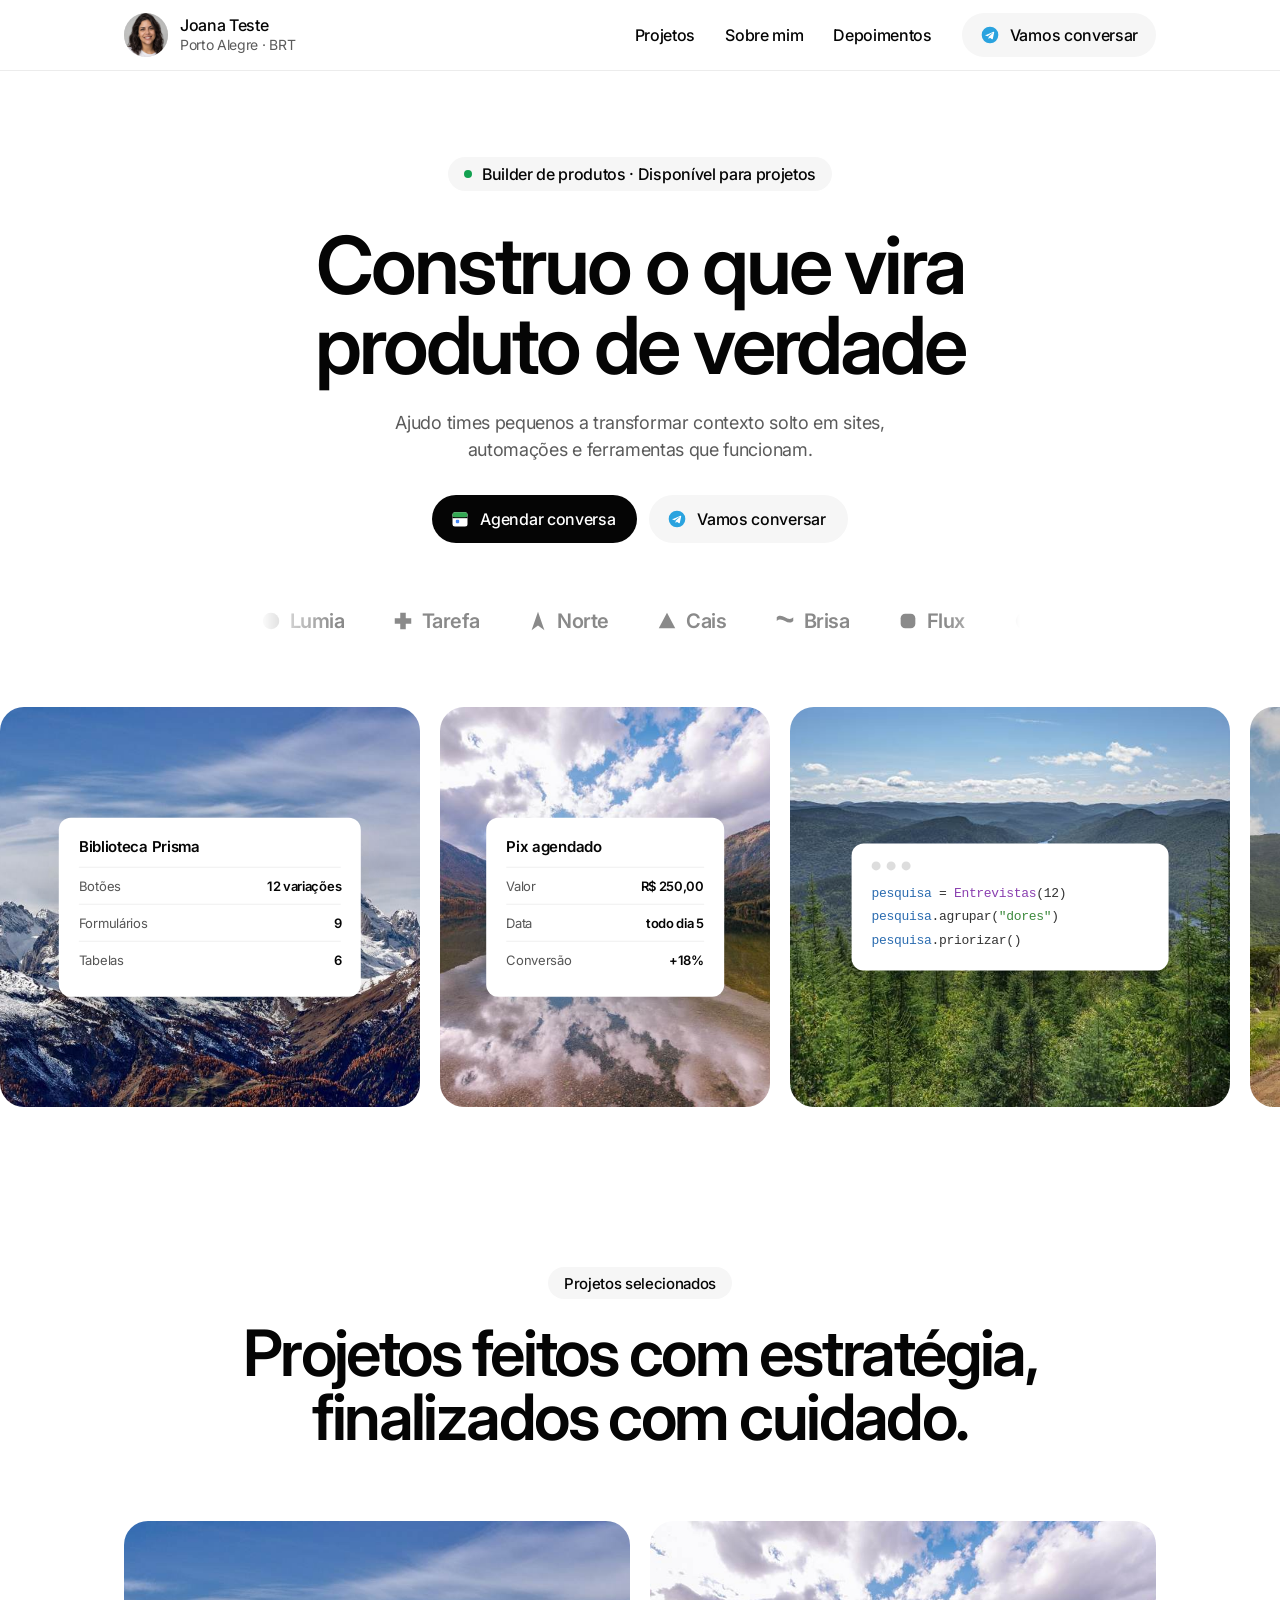
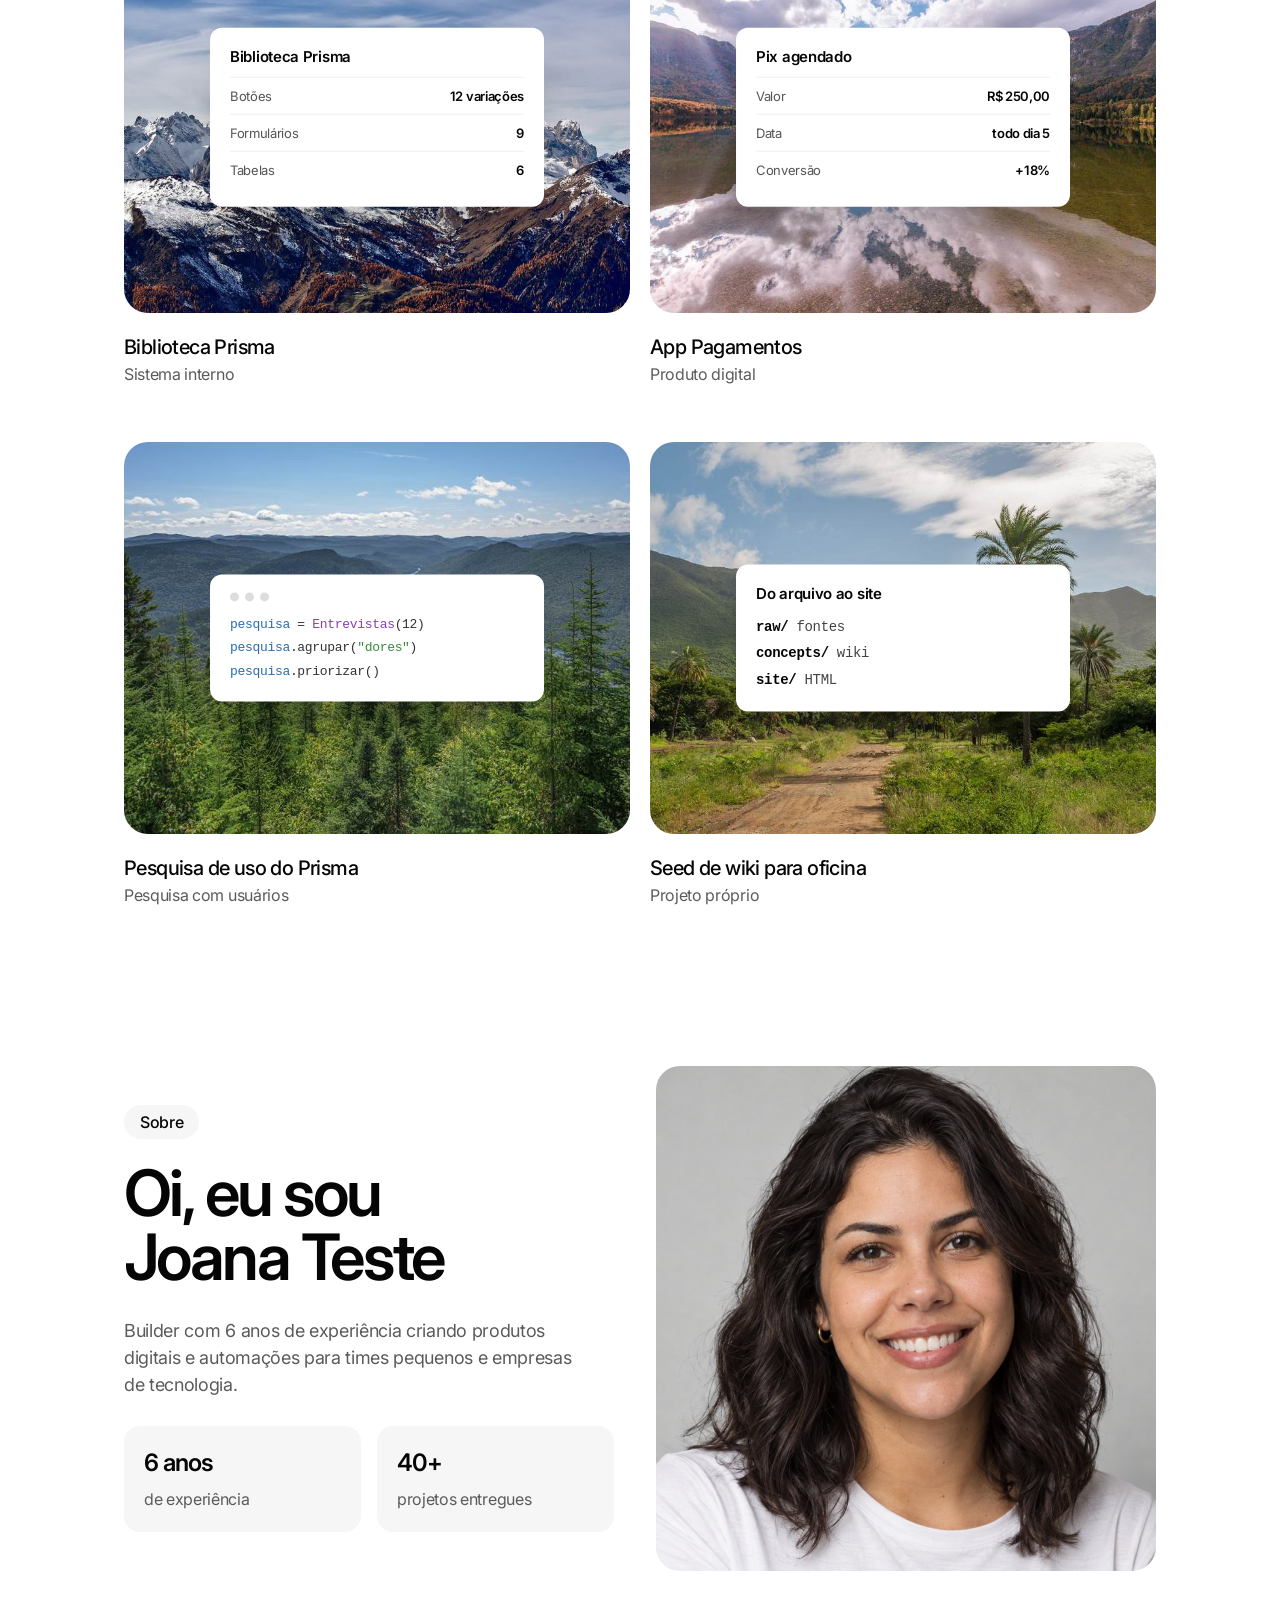
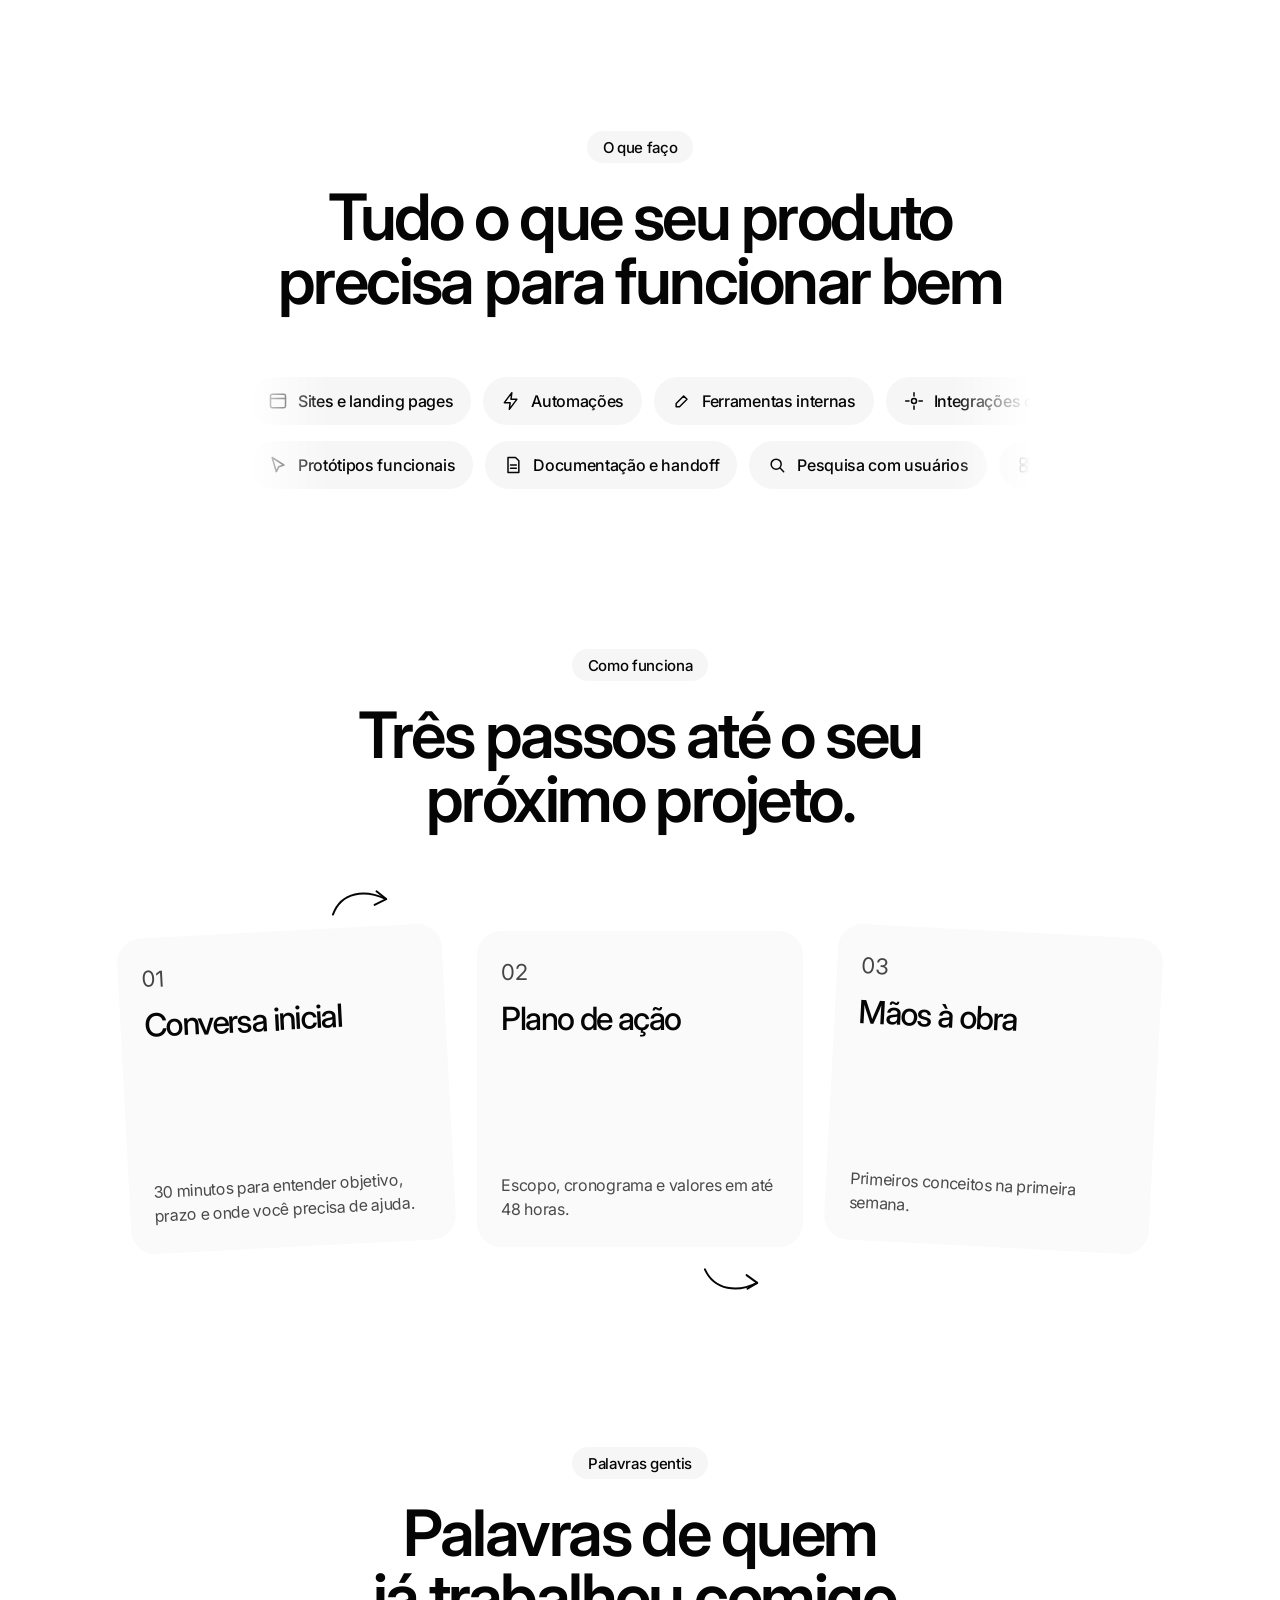
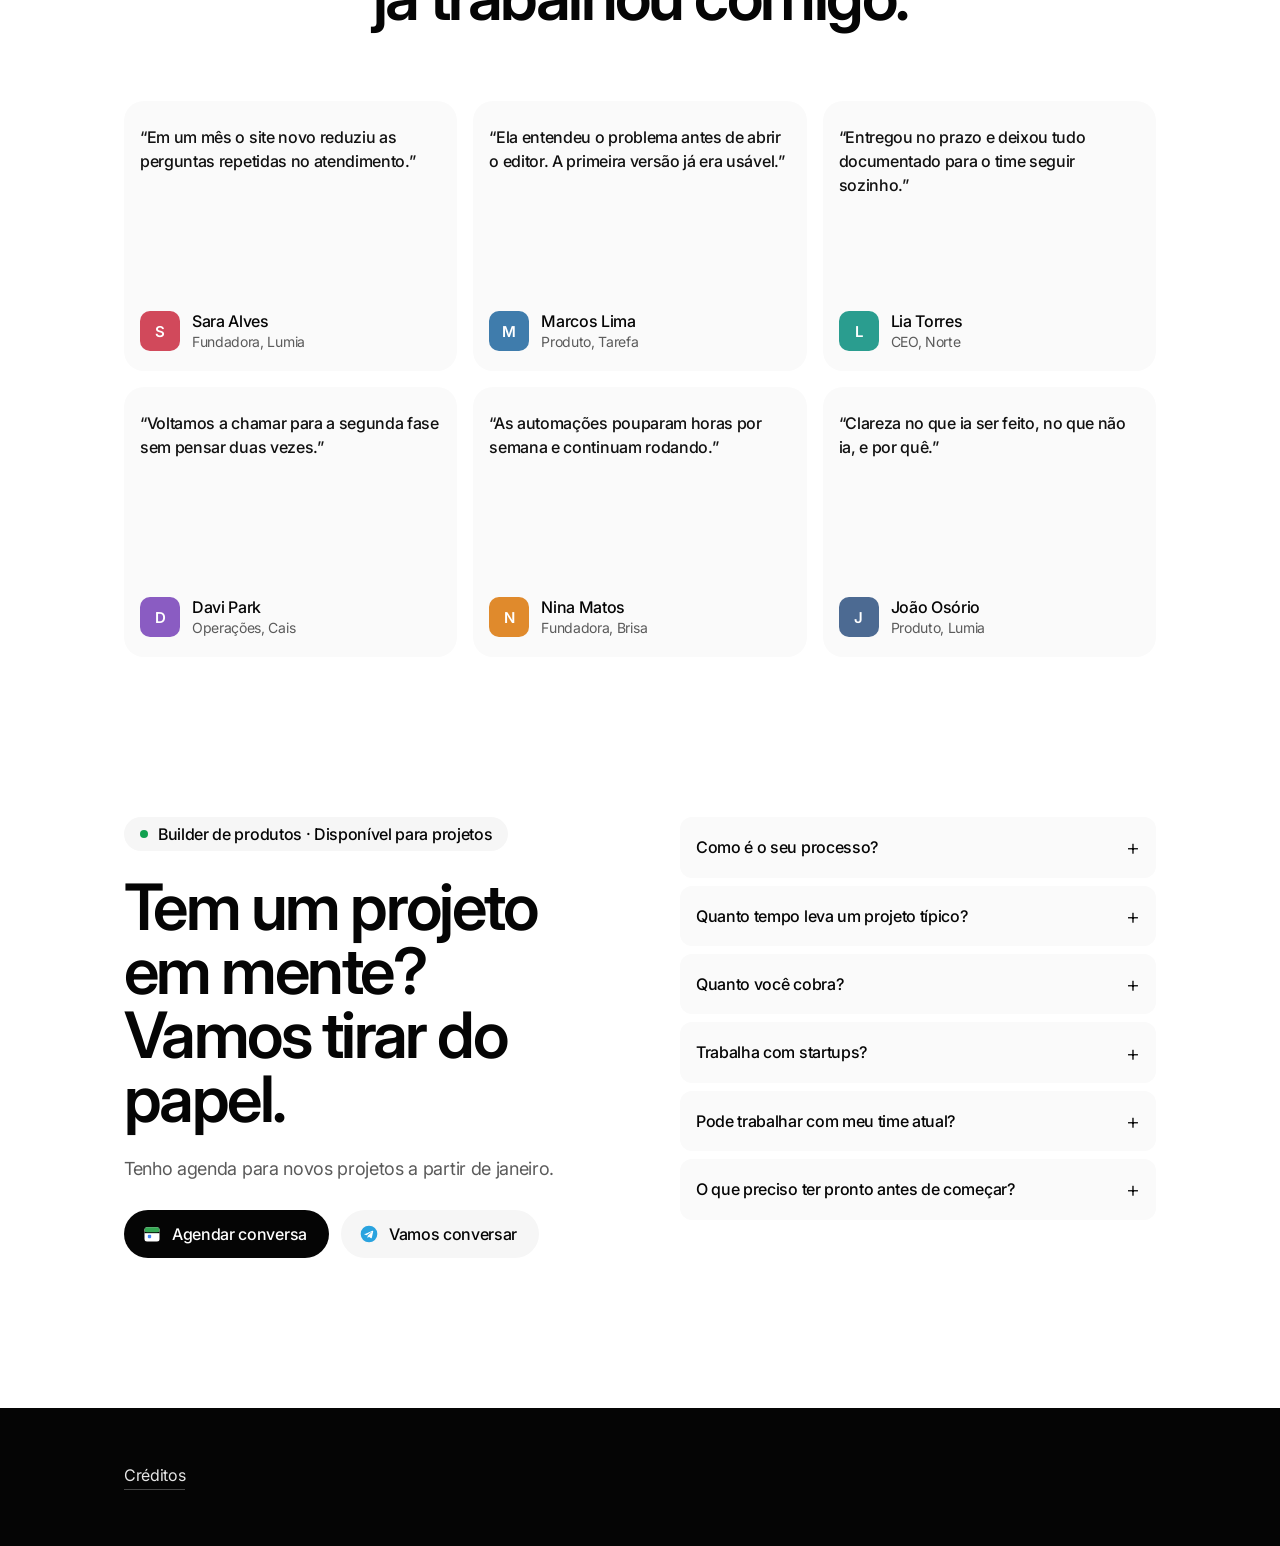
==== commit 6fa78875: "Site: margens no mobile e rodape so com Creditos" ====
--- a/site/index.html
+++ b/site/index.html
@@ -1 +1 @@
-<!doctype html><html lang="pt-BR"><head><meta charset="utf-8"><meta name="viewport" content="width=device-width,initial-scale=1"><title>Joana Teste · Builder de produtos digitais</title><meta name="description" content="Portfólio de Joana Teste, persona fictícia de exemplo."><link rel="preconnect" href="https://fonts.googleapis.com"><link rel="preconnect" href="https://fonts.gstatic.com" crossorigin><link href="https://fonts.googleapis.com/css2?family=Inter:wght@400;500;600&display=swap" rel="stylesheet"><link rel="stylesheet" href="style.css"><script>document.documentElement.classList.add("js")</script></head><body><header><div class="w"><a class="who" href="index.html"><img src="img/joana.jpg" alt="Joana Teste" width="44" height="44"><span><b>Joana Teste</b><small>Porto Alegre · BRT</small></span></a><div class="nvw"><nav id="nv"><a href="projetos.html">Projetos</a><a href="sobre.html">Sobre mim</a><a href="index.html#depoimentos">Depoimentos</a><a class="pill" href="mailto:joana@exemplo.com"><svg viewBox="0 0 24 24" aria-hidden="true"><circle cx="12" cy="12" r="10" fill="#2aa3df"/><path d="M6.5 12.2l9.8-4c.5-.2.9.1.7.8l-1.6 7.6c-.1.6-.5.7-1 .4l-2.5-1.8-1.2 1.2c-.1.1-.3.2-.5.2l.2-2.6 4.7-4.2c.2-.2 0-.3-.3-.1l-5.8 3.7-2.5-.8c-.5-.2-.5-.5.1-.8z" fill="#fff"/></svg>Vamos conversar</a></nav><button class="bg" aria-label="Menu" aria-expanded="false"><i></i><i></i></button></div></div></header><main><section class="w hero"><span class="tag"><i></i>Builder de produtos · Disponível para projetos</span><h1>Construo o que vira produto de verdade</h1><p class="sub">Ajudo times pequenos a transformar contexto solto em sites, automações e ferramentas que funcionam.</p><div class="cta"><a class="btn" href="mailto:joana@exemplo.com"><svg viewBox="0 0 24 24" aria-hidden="true"><rect x="3" y="4" width="18" height="17" rx="3" fill="#fff"/><path d="M3 10h18" stroke="#050505" stroke-width="2"/><rect x="3" y="4" width="18" height="6" rx="3" fill="#34a853"/><rect x="7" y="13" width="4" height="4" rx="1" fill="#4285f4"/></svg>Agendar conversa</a><a class="btn lt" href="mailto:joana@exemplo.com"><svg viewBox="0 0 24 24" aria-hidden="true"><circle cx="12" cy="12" r="10" fill="#2aa3df"/><path d="M6.5 12.2l9.8-4c.5-.2.9.1.7.8l-1.6 7.6c-.1.6-.5.7-1 .4l-2.5-1.8-1.2 1.2c-.1.1-.3.2-.5.2l.2-2.6 4.7-4.2c.2-.2 0-.3-.3-.1l-5.8 3.7-2.5-.8c-.5-.2-.5-.5.1-.8z" fill="#fff"/></svg>Vamos conversar</a></div></section><div class="hero-after"><div class="mq logos"><div class="tr"><div class="g"><span><svg viewBox="0 0 24 24"><circle cx="12" cy="12" r="9"/></svg>Lumia</span><span><svg viewBox="0 0 24 24"><path d="M9 3h6v6h6v6h-6v6H9v-6H3V9h6z"/></svg>Tarefa</span><span><svg viewBox="0 0 24 24"><path d="M12 2l7 20-7-5-7 5z"/></svg>Norte</span><span><svg viewBox="0 0 24 24"><path d="M3 20L12 3l9 17z"/></svg>Cais</span><span><svg viewBox="0 0 24 24"><path d="M3 8c6-6 12 6 18 0v4c-6 6-12-6-18 0z"/></svg>Brisa</span><span><svg viewBox="0 0 24 24"><rect x="4" y="4" width="16" height="16" rx="5"/></svg>Flux</span></div><div class="g" aria-hidden="true"><span><svg viewBox="0 0 24 24"><circle cx="12" cy="12" r="9"/></svg>Lumia</span><span><svg viewBox="0 0 24 24"><path d="M9 3h6v6h6v6h-6v6H9v-6H3V9h6z"/></svg>Tarefa</span><span><svg viewBox="0 0 24 24"><path d="M12 2l7 20-7-5-7 5z"/></svg>Norte</span><span><svg viewBox="0 0 24 24"><path d="M3 20L12 3l9 17z"/></svg>Cais</span><span><svg viewBox="0 0 24 24"><path d="M3 8c6-6 12 6 18 0v4c-6 6-12-6-18 0z"/></svg>Brisa</span><span><svg viewBox="0 0 24 24"><rect x="4" y="4" width="16" height="16" rx="5"/></svg>Flux</span></div></div></div></div><div class="mq full strip hero-after"><div class="tr slow"><div class="g"><div class="tile cv" style="width:420px;background-image:url(img/p1.jpg)"><div class="win" style="width:72%"><h4>Biblioteca Prisma</h4><div class="r"><span>Botões</span><b>12 variações</b></div><div class="r"><span>Formulários</span><b>9</b></div><div class="r"><span>Tabelas</span><b>6</b></div></div></div><div class="tile cv" style="width:330px;background-image:url(img/p2.jpg)"><div class="win" style="width:72%"><h4>Pix agendado</h4><div class="r"><span>Valor</span><b>R$ 250,00</b></div><div class="r"><span>Data</span><b>todo dia 5</b></div><div class="r"><span>Conversão</span><b>+18%</b></div></div></div><div class="tile cv" style="width:440px;background-image:url(img/p3.jpg)"><div class="win" style="width:72%"><div class="dots"><i></i><i></i><i></i></div><code><u>pesquisa</u> = <em>Entrevistas</em>(12)<br><u>pesquisa</u>.agrupar(<s>"dores"</s>)<br><u>pesquisa</u>.priorizar()</code></div></div><div class="tile cv" style="width:320px;background-image:url(img/p4.jpg)"><div class="win" style="width:72%"><h4>Do arquivo ao site</h4><div class="tree"><b>raw/</b> fontes<br><b>concepts/</b> wiki<br><b>site/</b> HTML</div></div></div><div class="tile cv" style="width:400px;background-image:url(img/p5.jpg)"><div class="win" style="width:72%"><h4>Painel de metas</h4><div class="r"><span>Esta semana</span><b>8 de 10</b></div><div class="r"><span>Atrasadas</span><b>1</b></div></div></div><div class="tile cv" style="width:340px;background-image:url(img/p1.jpg)"><div class="win" style="width:72%"><h4>Fila de tarefas</h4><div class="r"><span>Em revisão</span><b>3</b></div><div class="r"><span>Prontas</span><b>12</b></div></div></div></div><div class="g" aria-hidden="true"><div class="tile cv" style="width:420px;background-image:url(img/p1.jpg)"><div class="win" style="width:72%"><h4>Biblioteca Prisma</h4><div class="r"><span>Botões</span><b>12 variações</b></div><div class="r"><span>Formulários</span><b>9</b></div><div class="r"><span>Tabelas</span><b>6</b></div></div></div><div class="tile cv" style="width:330px;background-image:url(img/p2.jpg)"><div class="win" style="width:72%"><h4>Pix agendado</h4><div class="r"><span>Valor</span><b>R$ 250,00</b></div><div class="r"><span>Data</span><b>todo dia 5</b></div><div class="r"><span>Conversão</span><b>+18%</b></div></div></div><div class="tile cv" style="width:440px;background-image:url(img/p3.jpg)"><div class="win" style="width:72%"><div class="dots"><i></i><i></i><i></i></div><code><u>pesquisa</u> = <em>Entrevistas</em>(12)<br><u>pesquisa</u>.agrupar(<s>"dores"</s>)<br><u>pesquisa</u>.priorizar()</code></div></div><div class="tile cv" style="width:320px;background-image:url(img/p4.jpg)"><div class="win" style="width:72%"><h4>Do arquivo ao site</h4><div class="tree"><b>raw/</b> fontes<br><b>concepts/</b> wiki<br><b>site/</b> HTML</div></div></div><div class="tile cv" style="width:400px;background-image:url(img/p5.jpg)"><div class="win" style="width:72%"><h4>Painel de metas</h4><div class="r"><span>Esta semana</span><b>8 de 10</b></div><div class="r"><span>Atrasadas</span><b>1</b></div></div></div><div class="tile cv" style="width:340px;background-image:url(img/p1.jpg)"><div class="win" style="width:72%"><h4>Fila de tarefas</h4><div class="r"><span>Em revisão</span><b>3</b></div><div class="r"><span>Prontas</span><b>12</b></div></div></div></div></div></div><section class="w sec" id="projetos"><div class="head" data-rv><span class="tag">Projetos selecionados</span><h2>Projetos feitos com estratégia,<br>finalizados com cuidado.</h2></div><div class="grid"><a class="card" href="projeto-biblioteca-prisma.html" data-rv><div class="cv" style="background-image:url(img/p1.jpg);"><div class="win"><h4>Biblioteca Prisma</h4><div class="r"><span>Botões</span><b>12 variações</b></div><div class="r"><span>Formulários</span><b>9</b></div><div class="r"><span>Tabelas</span><b>6</b></div></div></div><h3>Biblioteca Prisma</h3><p>Sistema interno</p></a><a class="card" href="projeto-app-pagamentos.html" data-rv><div class="cv" style="background-image:url(img/p2.jpg);"><div class="win"><h4>Pix agendado</h4><div class="r"><span>Valor</span><b>R$ 250,00</b></div><div class="r"><span>Data</span><b>todo dia 5</b></div><div class="r"><span>Conversão</span><b>+18%</b></div></div></div><h3>App Pagamentos</h3><p>Produto digital</p></a><a class="card" href="projeto-pesquisa-prisma.html" data-rv><div class="cv" style="background-image:url(img/p3.jpg);"><div class="win"><div class="dots"><i></i><i></i><i></i></div><code><u>pesquisa</u> = <em>Entrevistas</em>(12)<br><u>pesquisa</u>.agrupar(<s>"dores"</s>)<br><u>pesquisa</u>.priorizar()</code></div></div><h3>Pesquisa de uso do Prisma</h3><p>Pesquisa com usuários</p></a><a class="card" href="projeto-seed-de-wiki.html" data-rv><div class="cv" style="background-image:url(img/p4.jpg);"><div class="win"><h4>Do arquivo ao site</h4><div class="tree"><b>raw/</b> fontes<br><b>concepts/</b> wiki<br><b>site/</b> HTML</div></div></div><h3>Seed de wiki para oficina</h3><p>Projeto próprio</p></a></div></section><section class="w sec" id="sobre"><div class="about"><div data-rv><span class="tag">Sobre</span><h2>Oi, eu sou<br>Joana Teste</h2><p>Builder com 6 anos de experiência criando produtos digitais e automações para times pequenos e empresas de tecnologia.</p><div class="stats"><div><b>6 anos</b><span>de experiência</span></div><div><b>40+</b><span>projetos entregues</span></div></div></div><div class="ph" data-rv><img src="img/joana.jpg" alt="Retrato de Joana Teste" loading="lazy"></div></div></section><section class="w sec"><div class="head" data-rv><span class="tag">O que faço</span><h2>Tudo o que seu produto<br>precisa para funcionar bem</h2></div><div class="svc" data-rv><div class="mq "><div class="tr slow"><div class="g"><span class="chip"><svg viewBox="0 0 24 24" fill="none" stroke="currentColor" stroke-width="1.8" stroke-linecap="round" stroke-linejoin="round" aria-hidden="true"><rect x="3" y="4" width="18" height="16" rx="2"/><path d="M3 9h18"/></svg>Sites e landing pages</span><span class="chip"><svg viewBox="0 0 24 24" fill="none" stroke="currentColor" stroke-width="1.8" stroke-linecap="round" stroke-linejoin="round" aria-hidden="true"><path d="M13 2L4 14h7l-1 8 9-12h-7z"/></svg>Automações</span><span class="chip"><svg viewBox="0 0 24 24" fill="none" stroke="currentColor" stroke-width="1.8" stroke-linecap="round" stroke-linejoin="round" aria-hidden="true"><path d="M14 6l4 4-9 9H5v-4z"/></svg>Ferramentas internas</span><span class="chip"><svg viewBox="0 0 24 24" fill="none" stroke="currentColor" stroke-width="1.8" stroke-linecap="round" stroke-linejoin="round" aria-hidden="true"><circle cx="12" cy="12" r="3"/><path d="M12 2v4M12 18v4M2 12h4M18 12h4"/></svg>Integrações com IA</span><span class="chip"><svg viewBox="0 0 24 24" fill="none" stroke="currentColor" stroke-width="1.8" stroke-linecap="round" stroke-linejoin="round" aria-hidden="true"><path d="M5 3l14 9-6 2-3 6z"/></svg>Protótipos funcionais</span><span class="chip"><svg viewBox="0 0 24 24" fill="none" stroke="currentColor" stroke-width="1.8" stroke-linecap="round" stroke-linejoin="round" aria-hidden="true"><path d="M6 3h9l4 4v14H6z"/><path d="M9 12h7M9 16h7"/></svg>Documentação e handoff</span><span class="chip"><svg viewBox="0 0 24 24" fill="none" stroke="currentColor" stroke-width="1.8" stroke-linecap="round" stroke-linejoin="round" aria-hidden="true"><circle cx="11" cy="11" r="6"/><path d="M20 20l-4-4"/></svg>Pesquisa com usuários</span><span class="chip"><svg viewBox="0 0 24 24" fill="none" stroke="currentColor" stroke-width="1.8" stroke-linecap="round" stroke-linejoin="round" aria-hidden="true"><rect x="4" y="4" width="7" height="7" rx="1.5"/><rect x="13" y="4" width="7" height="7" rx="1.5"/><rect x="4" y="13" width="7" height="7" rx="1.5"/><rect x="13" y="13" width="7" height="7" rx="1.5"/></svg>Design de sistema</span></div><div class="g" aria-hidden="true"><span class="chip"><svg viewBox="0 0 24 24" fill="none" stroke="currentColor" stroke-width="1.8" stroke-linecap="round" stroke-linejoin="round" aria-hidden="true"><rect x="3" y="4" width="18" height="16" rx="2"/><path d="M3 9h18"/></svg>Sites e landing pages</span><span class="chip"><svg viewBox="0 0 24 24" fill="none" stroke="currentColor" stroke-width="1.8" stroke-linecap="round" stroke-linejoin="round" aria-hidden="true"><path d="M13 2L4 14h7l-1 8 9-12h-7z"/></svg>Automações</span><span class="chip"><svg viewBox="0 0 24 24" fill="none" stroke="currentColor" stroke-width="1.8" stroke-linecap="round" stroke-linejoin="round" aria-hidden="true"><path d="M14 6l4 4-9 9H5v-4z"/></svg>Ferramentas internas</span><span class="chip"><svg viewBox="0 0 24 24" fill="none" stroke="currentColor" stroke-width="1.8" stroke-linecap="round" stroke-linejoin="round" aria-hidden="true"><circle cx="12" cy="12" r="3"/><path d="M12 2v4M12 18v4M2 12h4M18 12h4"/></svg>Integrações com IA</span><span class="chip"><svg viewBox="0 0 24 24" fill="none" stroke="currentColor" stroke-width="1.8" stroke-linecap="round" stroke-linejoin="round" aria-hidden="true"><path d="M5 3l14 9-6 2-3 6z"/></svg>Protótipos funcionais</span><span class="chip"><svg viewBox="0 0 24 24" fill="none" stroke="currentColor" stroke-width="1.8" stroke-linecap="round" stroke-linejoin="round" aria-hidden="true"><path d="M6 3h9l4 4v14H6z"/><path d="M9 12h7M9 16h7"/></svg>Documentação e handoff</span><span class="chip"><svg viewBox="0 0 24 24" fill="none" stroke="currentColor" stroke-width="1.8" stroke-linecap="round" stroke-linejoin="round" aria-hidden="true"><circle cx="11" cy="11" r="6"/><path d="M20 20l-4-4"/></svg>Pesquisa com usuários</span><span class="chip"><svg viewBox="0 0 24 24" fill="none" stroke="currentColor" stroke-width="1.8" stroke-linecap="round" stroke-linejoin="round" aria-hidden="true"><rect x="4" y="4" width="7" height="7" rx="1.5"/><rect x="13" y="4" width="7" height="7" rx="1.5"/><rect x="4" y="13" width="7" height="7" rx="1.5"/><rect x="13" y="13" width="7" height="7" rx="1.5"/></svg>Design de sistema</span></div></div></div><div class="mq rev"><div class="tr slow"><div class="g"><span class="chip"><svg viewBox="0 0 24 24" fill="none" stroke="currentColor" stroke-width="1.8" stroke-linecap="round" stroke-linejoin="round" aria-hidden="true"><path d="M5 3l14 9-6 2-3 6z"/></svg>Protótipos funcionais</span><span class="chip"><svg viewBox="0 0 24 24" fill="none" stroke="currentColor" stroke-width="1.8" stroke-linecap="round" stroke-linejoin="round" aria-hidden="true"><path d="M6 3h9l4 4v14H6z"/><path d="M9 12h7M9 16h7"/></svg>Documentação e handoff</span><span class="chip"><svg viewBox="0 0 24 24" fill="none" stroke="currentColor" stroke-width="1.8" stroke-linecap="round" stroke-linejoin="round" aria-hidden="true"><circle cx="11" cy="11" r="6"/><path d="M20 20l-4-4"/></svg>Pesquisa com usuários</span><span class="chip"><svg viewBox="0 0 24 24" fill="none" stroke="currentColor" stroke-width="1.8" stroke-linecap="round" stroke-linejoin="round" aria-hidden="true"><rect x="4" y="4" width="7" height="7" rx="1.5"/><rect x="13" y="4" width="7" height="7" rx="1.5"/><rect x="4" y="13" width="7" height="7" rx="1.5"/><rect x="13" y="13" width="7" height="7" rx="1.5"/></svg>Design de sistema</span><span class="chip"><svg viewBox="0 0 24 24" fill="none" stroke="currentColor" stroke-width="1.8" stroke-linecap="round" stroke-linejoin="round" aria-hidden="true"><rect x="3" y="4" width="18" height="16" rx="2"/><path d="M3 9h18"/></svg>Sites e landing pages</span><span class="chip"><svg viewBox="0 0 24 24" fill="none" stroke="currentColor" stroke-width="1.8" stroke-linecap="round" stroke-linejoin="round" aria-hidden="true"><path d="M13 2L4 14h7l-1 8 9-12h-7z"/></svg>Automações</span><span class="chip"><svg viewBox="0 0 24 24" fill="none" stroke="currentColor" stroke-width="1.8" stroke-linecap="round" stroke-linejoin="round" aria-hidden="true"><path d="M14 6l4 4-9 9H5v-4z"/></svg>Ferramentas internas</span><span class="chip"><svg viewBox="0 0 24 24" fill="none" stroke="currentColor" stroke-width="1.8" stroke-linecap="round" stroke-linejoin="round" aria-hidden="true"><circle cx="12" cy="12" r="3"/><path d="M12 2v4M12 18v4M2 12h4M18 12h4"/></svg>Integrações com IA</span></div><div class="g" aria-hidden="true"><span class="chip"><svg viewBox="0 0 24 24" fill="none" stroke="currentColor" stroke-width="1.8" stroke-linecap="round" stroke-linejoin="round" aria-hidden="true"><path d="M5 3l14 9-6 2-3 6z"/></svg>Protótipos funcionais</span><span class="chip"><svg viewBox="0 0 24 24" fill="none" stroke="currentColor" stroke-width="1.8" stroke-linecap="round" stroke-linejoin="round" aria-hidden="true"><path d="M6 3h9l4 4v14H6z"/><path d="M9 12h7M9 16h7"/></svg>Documentação e handoff</span><span class="chip"><svg viewBox="0 0 24 24" fill="none" stroke="currentColor" stroke-width="1.8" stroke-linecap="round" stroke-linejoin="round" aria-hidden="true"><circle cx="11" cy="11" r="6"/><path d="M20 20l-4-4"/></svg>Pesquisa com usuários</span><span class="chip"><svg viewBox="0 0 24 24" fill="none" stroke="currentColor" stroke-width="1.8" stroke-linecap="round" stroke-linejoin="round" aria-hidden="true"><rect x="4" y="4" width="7" height="7" rx="1.5"/><rect x="13" y="4" width="7" height="7" rx="1.5"/><rect x="4" y="13" width="7" height="7" rx="1.5"/><rect x="13" y="13" width="7" height="7" rx="1.5"/></svg>Design de sistema</span><span class="chip"><svg viewBox="0 0 24 24" fill="none" stroke="currentColor" stroke-width="1.8" stroke-linecap="round" stroke-linejoin="round" aria-hidden="true"><rect x="3" y="4" width="18" height="16" rx="2"/><path d="M3 9h18"/></svg>Sites e landing pages</span><span class="chip"><svg viewBox="0 0 24 24" fill="none" stroke="currentColor" stroke-width="1.8" stroke-linecap="round" stroke-linejoin="round" aria-hidden="true"><path d="M13 2L4 14h7l-1 8 9-12h-7z"/></svg>Automações</span><span class="chip"><svg viewBox="0 0 24 24" fill="none" stroke="currentColor" stroke-width="1.8" stroke-linecap="round" stroke-linejoin="round" aria-hidden="true"><path d="M14 6l4 4-9 9H5v-4z"/></svg>Ferramentas internas</span><span class="chip"><svg viewBox="0 0 24 24" fill="none" stroke="currentColor" stroke-width="1.8" stroke-linecap="round" stroke-linejoin="round" aria-hidden="true"><circle cx="12" cy="12" r="3"/><path d="M12 2v4M12 18v4M2 12h4M18 12h4"/></svg>Integrações com IA</span></div></div></div></div></section><section class="w sec" id="processo"><div class="head" data-rv><span class="tag">Como funciona</span><h2>Três passos até o seu<br>próximo projeto.</h2></div><div class="steps"><svg class="arw t" viewBox="0 0 64 34"><path d="M3 30C12 6 36 4 58 14"/><path d="M48 6l10 8-12 6"/></svg><div class="step" data-rv><div><em>01</em><h3>Conversa inicial</h3></div><p>30 minutos para entender objetivo, prazo e onde você precisa de ajuda.</p></div><div class="step" data-rv><div><em>02</em><h3>Plano de ação</h3></div><p>Escopo, cronograma e valores em até 48 horas.</p></div><div class="step" data-rv><div><em>03</em><h3>Mãos à obra</h3></div><p>Primeiros conceitos na primeira semana.</p></div><svg class="arw b" viewBox="0 0 64 34"><path d="M3 8c10 22 34 24 54 14"/><path d="M47 28l10-6-11-8"/></svg></div></section><section class="w sec c" id="depoimentos"><div class="head" data-rv><span class="tag">Palavras gentis</span><h2>Palavras de quem<br>já trabalhou comigo.</h2></div><div class="testi"><div data-rv><p>“Em um mês o site novo reduziu as perguntas repetidas no atendimento.”</p><div class="by"><i style="background:#d1495b">S</i><span><b>Sara Alves</b><small>Fundadora, Lumia</small></span></div></div><div data-rv><p>“Ela entendeu o problema antes de abrir o editor. A primeira versão já era usável.”</p><div class="by"><i style="background:#3f7cac">M</i><span><b>Marcos Lima</b><small>Produto, Tarefa</small></span></div></div><div data-rv><p>“Entregou no prazo e deixou tudo documentado para o time seguir sozinho.”</p><div class="by"><i style="background:#2a9d8f">L</i><span><b>Lia Torres</b><small>CEO, Norte</small></span></div></div><div data-rv><p>“Voltamos a chamar para a segunda fase sem pensar duas vezes.”</p><div class="by"><i style="background:#8a5cc2">D</i><span><b>Davi Park</b><small>Operações, Cais</small></span></div></div><div data-rv><p>“As automações pouparam horas por semana e continuam rodando.”</p><div class="by"><i style="background:#e08a2c">N</i><span><b>Nina Matos</b><small>Fundadora, Brisa</small></span></div></div><div data-rv><p>“Clareza no que ia ser feito, no que não ia, e por quê.”</p><div class="by"><i style="background:#4c6a92">J</i><span><b>João Osório</b><small>Produto, Lumia</small></span></div></div></div></section><section class="w sec ctab" id="contato"><div data-rv><span class="tag"><i></i>Builder de produtos · Disponível para projetos</span><h2>Tem um projeto em mente? Vamos tirar do papel.</h2><p>Tenho agenda para novos projetos a partir de janeiro.</p><div class="cta" style="justify-content:flex-start"><a class="btn" href="mailto:joana@exemplo.com"><svg viewBox="0 0 24 24" aria-hidden="true"><rect x="3" y="4" width="18" height="17" rx="3" fill="#fff"/><path d="M3 10h18" stroke="#050505" stroke-width="2"/><rect x="3" y="4" width="18" height="6" rx="3" fill="#34a853"/><rect x="7" y="13" width="4" height="4" rx="1" fill="#4285f4"/></svg>Agendar conversa</a><a class="btn lt" href="mailto:joana@exemplo.com"><svg viewBox="0 0 24 24" aria-hidden="true"><circle cx="12" cy="12" r="10" fill="#2aa3df"/><path d="M6.5 12.2l9.8-4c.5-.2.9.1.7.8l-1.6 7.6c-.1.6-.5.7-1 .4l-2.5-1.8-1.2 1.2c-.1.1-.3.2-.5.2l.2-2.6 4.7-4.2c.2-.2 0-.3-.3-.1l-5.8 3.7-2.5-.8c-.5-.2-.5-.5.1-.8z" fill="#fff"/></svg>Vamos conversar</a></div></div><div class="faq" data-rv><details><summary>Como é o seu processo?</summary><p>Conversa inicial, escopo por escrito, entregas curtas e revisão a cada etapa.</p></details><details><summary>Quanto tempo leva um projeto típico?</summary><p>Depende do escopo. Os prazos aqui são de exemplo.</p></details><details><summary>Quanto você cobra?</summary><p>Texto de exemplo para valores.</p></details><details><summary>Trabalha com startups?</summary><p>Texto de exemplo.</p></details><details><summary>Pode trabalhar com meu time atual?</summary><p>Texto de exemplo.</p></details><details><summary>O que preciso ter pronto antes de começar?</summary><p>Texto de exemplo.</p></details></div></section></main><footer><div class="w"><a href="https://github.com/eusouakell/wiki-seed/blob/main/CREDITOS.md">Créditos</a><small>Amostra com dados fictícios</small></div></footer><script src="site.js"></script></body></html>+<!doctype html><html lang="pt-BR"><head><meta charset="utf-8"><meta name="viewport" content="width=device-width,initial-scale=1"><title>Joana Teste · Builder de produtos digitais</title><meta name="description" content="Portfólio de Joana Teste, persona fictícia de exemplo."><link rel="preconnect" href="https://fonts.googleapis.com"><link rel="preconnect" href="https://fonts.gstatic.com" crossorigin><link href="https://fonts.googleapis.com/css2?family=Inter:wght@400;500;600&display=swap" rel="stylesheet"><link rel="stylesheet" href="style.css"><script>document.documentElement.classList.add("js")</script></head><body><header><div class="w"><a class="who" href="index.html"><img src="img/joana.jpg" alt="Joana Teste" width="44" height="44"><span><b>Joana Teste</b><small>Porto Alegre · BRT</small></span></a><div class="nvw"><nav id="nv"><a href="projetos.html">Projetos</a><a href="sobre.html">Sobre mim</a><a href="index.html#depoimentos">Depoimentos</a><a class="pill" href="mailto:joana@exemplo.com"><svg viewBox="0 0 24 24" aria-hidden="true"><circle cx="12" cy="12" r="10" fill="#2aa3df"/><path d="M6.5 12.2l9.8-4c.5-.2.9.1.7.8l-1.6 7.6c-.1.6-.5.7-1 .4l-2.5-1.8-1.2 1.2c-.1.1-.3.2-.5.2l.2-2.6 4.7-4.2c.2-.2 0-.3-.3-.1l-5.8 3.7-2.5-.8c-.5-.2-.5-.5.1-.8z" fill="#fff"/></svg>Vamos conversar</a></nav><button class="bg" aria-label="Menu" aria-expanded="false"><i></i><i></i></button></div></div></header><main><section class="w hero"><span class="tag"><i></i>Builder de produtos · Disponível para projetos</span><h1>Construo o que vira produto de verdade</h1><p class="sub">Ajudo times pequenos a transformar contexto solto em sites, automações e ferramentas que funcionam.</p><div class="cta"><a class="btn" href="mailto:joana@exemplo.com"><svg viewBox="0 0 24 24" aria-hidden="true"><rect x="3" y="4" width="18" height="17" rx="3" fill="#fff"/><path d="M3 10h18" stroke="#050505" stroke-width="2"/><rect x="3" y="4" width="18" height="6" rx="3" fill="#34a853"/><rect x="7" y="13" width="4" height="4" rx="1" fill="#4285f4"/></svg>Agendar conversa</a><a class="btn lt" href="mailto:joana@exemplo.com"><svg viewBox="0 0 24 24" aria-hidden="true"><circle cx="12" cy="12" r="10" fill="#2aa3df"/><path d="M6.5 12.2l9.8-4c.5-.2.9.1.7.8l-1.6 7.6c-.1.6-.5.7-1 .4l-2.5-1.8-1.2 1.2c-.1.1-.3.2-.5.2l.2-2.6 4.7-4.2c.2-.2 0-.3-.3-.1l-5.8 3.7-2.5-.8c-.5-.2-.5-.5.1-.8z" fill="#fff"/></svg>Vamos conversar</a></div></section><div class="hero-after"><div class="mq logos"><div class="tr"><div class="g"><span><svg viewBox="0 0 24 24"><circle cx="12" cy="12" r="9"/></svg>Lumia</span><span><svg viewBox="0 0 24 24"><path d="M9 3h6v6h6v6h-6v6H9v-6H3V9h6z"/></svg>Tarefa</span><span><svg viewBox="0 0 24 24"><path d="M12 2l7 20-7-5-7 5z"/></svg>Norte</span><span><svg viewBox="0 0 24 24"><path d="M3 20L12 3l9 17z"/></svg>Cais</span><span><svg viewBox="0 0 24 24"><path d="M3 8c6-6 12 6 18 0v4c-6 6-12-6-18 0z"/></svg>Brisa</span><span><svg viewBox="0 0 24 24"><rect x="4" y="4" width="16" height="16" rx="5"/></svg>Flux</span></div><div class="g" aria-hidden="true"><span><svg viewBox="0 0 24 24"><circle cx="12" cy="12" r="9"/></svg>Lumia</span><span><svg viewBox="0 0 24 24"><path d="M9 3h6v6h6v6h-6v6H9v-6H3V9h6z"/></svg>Tarefa</span><span><svg viewBox="0 0 24 24"><path d="M12 2l7 20-7-5-7 5z"/></svg>Norte</span><span><svg viewBox="0 0 24 24"><path d="M3 20L12 3l9 17z"/></svg>Cais</span><span><svg viewBox="0 0 24 24"><path d="M3 8c6-6 12 6 18 0v4c-6 6-12-6-18 0z"/></svg>Brisa</span><span><svg viewBox="0 0 24 24"><rect x="4" y="4" width="16" height="16" rx="5"/></svg>Flux</span></div></div></div></div><div class="mq full strip hero-after"><div class="tr slow"><div class="g"><div class="tile cv" style="width:420px;background-image:url(img/p1.jpg)"><div class="win" style="width:72%"><h4>Biblioteca Prisma</h4><div class="r"><span>Botões</span><b>12 variações</b></div><div class="r"><span>Formulários</span><b>9</b></div><div class="r"><span>Tabelas</span><b>6</b></div></div></div><div class="tile cv" style="width:330px;background-image:url(img/p2.jpg)"><div class="win" style="width:72%"><h4>Pix agendado</h4><div class="r"><span>Valor</span><b>R$ 250,00</b></div><div class="r"><span>Data</span><b>todo dia 5</b></div><div class="r"><span>Conversão</span><b>+18%</b></div></div></div><div class="tile cv" style="width:440px;background-image:url(img/p3.jpg)"><div class="win" style="width:72%"><div class="dots"><i></i><i></i><i></i></div><code><u>pesquisa</u> = <em>Entrevistas</em>(12)<br><u>pesquisa</u>.agrupar(<s>"dores"</s>)<br><u>pesquisa</u>.priorizar()</code></div></div><div class="tile cv" style="width:320px;background-image:url(img/p4.jpg)"><div class="win" style="width:72%"><h4>Do arquivo ao site</h4><div class="tree"><b>raw/</b> fontes<br><b>concepts/</b> wiki<br><b>site/</b> HTML</div></div></div><div class="tile cv" style="width:400px;background-image:url(img/p5.jpg)"><div class="win" style="width:72%"><h4>Painel de metas</h4><div class="r"><span>Esta semana</span><b>8 de 10</b></div><div class="r"><span>Atrasadas</span><b>1</b></div></div></div><div class="tile cv" style="width:340px;background-image:url(img/p1.jpg)"><div class="win" style="width:72%"><h4>Fila de tarefas</h4><div class="r"><span>Em revisão</span><b>3</b></div><div class="r"><span>Prontas</span><b>12</b></div></div></div></div><div class="g" aria-hidden="true"><div class="tile cv" style="width:420px;background-image:url(img/p1.jpg)"><div class="win" style="width:72%"><h4>Biblioteca Prisma</h4><div class="r"><span>Botões</span><b>12 variações</b></div><div class="r"><span>Formulários</span><b>9</b></div><div class="r"><span>Tabelas</span><b>6</b></div></div></div><div class="tile cv" style="width:330px;background-image:url(img/p2.jpg)"><div class="win" style="width:72%"><h4>Pix agendado</h4><div class="r"><span>Valor</span><b>R$ 250,00</b></div><div class="r"><span>Data</span><b>todo dia 5</b></div><div class="r"><span>Conversão</span><b>+18%</b></div></div></div><div class="tile cv" style="width:440px;background-image:url(img/p3.jpg)"><div class="win" style="width:72%"><div class="dots"><i></i><i></i><i></i></div><code><u>pesquisa</u> = <em>Entrevistas</em>(12)<br><u>pesquisa</u>.agrupar(<s>"dores"</s>)<br><u>pesquisa</u>.priorizar()</code></div></div><div class="tile cv" style="width:320px;background-image:url(img/p4.jpg)"><div class="win" style="width:72%"><h4>Do arquivo ao site</h4><div class="tree"><b>raw/</b> fontes<br><b>concepts/</b> wiki<br><b>site/</b> HTML</div></div></div><div class="tile cv" style="width:400px;background-image:url(img/p5.jpg)"><div class="win" style="width:72%"><h4>Painel de metas</h4><div class="r"><span>Esta semana</span><b>8 de 10</b></div><div class="r"><span>Atrasadas</span><b>1</b></div></div></div><div class="tile cv" style="width:340px;background-image:url(img/p1.jpg)"><div class="win" style="width:72%"><h4>Fila de tarefas</h4><div class="r"><span>Em revisão</span><b>3</b></div><div class="r"><span>Prontas</span><b>12</b></div></div></div></div></div></div><section class="w sec" id="projetos"><div class="head" data-rv><span class="tag">Projetos selecionados</span><h2>Projetos feitos com estratégia,<br>finalizados com cuidado.</h2></div><div class="grid"><a class="card" href="projeto-biblioteca-prisma.html" data-rv><div class="cv" style="background-image:url(img/p1.jpg);"><div class="win"><h4>Biblioteca Prisma</h4><div class="r"><span>Botões</span><b>12 variações</b></div><div class="r"><span>Formulários</span><b>9</b></div><div class="r"><span>Tabelas</span><b>6</b></div></div></div><h3>Biblioteca Prisma</h3><p>Sistema interno</p></a><a class="card" href="projeto-app-pagamentos.html" data-rv><div class="cv" style="background-image:url(img/p2.jpg);"><div class="win"><h4>Pix agendado</h4><div class="r"><span>Valor</span><b>R$ 250,00</b></div><div class="r"><span>Data</span><b>todo dia 5</b></div><div class="r"><span>Conversão</span><b>+18%</b></div></div></div><h3>App Pagamentos</h3><p>Produto digital</p></a><a class="card" href="projeto-pesquisa-prisma.html" data-rv><div class="cv" style="background-image:url(img/p3.jpg);"><div class="win"><div class="dots"><i></i><i></i><i></i></div><code><u>pesquisa</u> = <em>Entrevistas</em>(12)<br><u>pesquisa</u>.agrupar(<s>"dores"</s>)<br><u>pesquisa</u>.priorizar()</code></div></div><h3>Pesquisa de uso do Prisma</h3><p>Pesquisa com usuários</p></a><a class="card" href="projeto-seed-de-wiki.html" data-rv><div class="cv" style="background-image:url(img/p4.jpg);"><div class="win"><h4>Do arquivo ao site</h4><div class="tree"><b>raw/</b> fontes<br><b>concepts/</b> wiki<br><b>site/</b> HTML</div></div></div><h3>Seed de wiki para oficina</h3><p>Projeto próprio</p></a></div></section><section class="w sec" id="sobre"><div class="about"><div data-rv><span class="tag">Sobre</span><h2>Oi, eu sou<br>Joana Teste</h2><p>Builder com 6 anos de experiência criando produtos digitais e automações para times pequenos e empresas de tecnologia.</p><div class="stats"><div><b>6 anos</b><span>de experiência</span></div><div><b>40+</b><span>projetos entregues</span></div></div></div><div class="ph" data-rv><img src="img/joana.jpg" alt="Retrato de Joana Teste" loading="lazy"></div></div></section><section class="w sec"><div class="head" data-rv><span class="tag">O que faço</span><h2>Tudo o que seu produto<br>precisa para funcionar bem</h2></div><div class="svc" data-rv><div class="mq "><div class="tr slow"><div class="g"><span class="chip"><svg viewBox="0 0 24 24" fill="none" stroke="currentColor" stroke-width="1.8" stroke-linecap="round" stroke-linejoin="round" aria-hidden="true"><rect x="3" y="4" width="18" height="16" rx="2"/><path d="M3 9h18"/></svg>Sites e landing pages</span><span class="chip"><svg viewBox="0 0 24 24" fill="none" stroke="currentColor" stroke-width="1.8" stroke-linecap="round" stroke-linejoin="round" aria-hidden="true"><path d="M13 2L4 14h7l-1 8 9-12h-7z"/></svg>Automações</span><span class="chip"><svg viewBox="0 0 24 24" fill="none" stroke="currentColor" stroke-width="1.8" stroke-linecap="round" stroke-linejoin="round" aria-hidden="true"><path d="M14 6l4 4-9 9H5v-4z"/></svg>Ferramentas internas</span><span class="chip"><svg viewBox="0 0 24 24" fill="none" stroke="currentColor" stroke-width="1.8" stroke-linecap="round" stroke-linejoin="round" aria-hidden="true"><circle cx="12" cy="12" r="3"/><path d="M12 2v4M12 18v4M2 12h4M18 12h4"/></svg>Integrações com IA</span><span class="chip"><svg viewBox="0 0 24 24" fill="none" stroke="currentColor" stroke-width="1.8" stroke-linecap="round" stroke-linejoin="round" aria-hidden="true"><path d="M5 3l14 9-6 2-3 6z"/></svg>Protótipos funcionais</span><span class="chip"><svg viewBox="0 0 24 24" fill="none" stroke="currentColor" stroke-width="1.8" stroke-linecap="round" stroke-linejoin="round" aria-hidden="true"><path d="M6 3h9l4 4v14H6z"/><path d="M9 12h7M9 16h7"/></svg>Documentação e handoff</span><span class="chip"><svg viewBox="0 0 24 24" fill="none" stroke="currentColor" stroke-width="1.8" stroke-linecap="round" stroke-linejoin="round" aria-hidden="true"><circle cx="11" cy="11" r="6"/><path d="M20 20l-4-4"/></svg>Pesquisa com usuários</span><span class="chip"><svg viewBox="0 0 24 24" fill="none" stroke="currentColor" stroke-width="1.8" stroke-linecap="round" stroke-linejoin="round" aria-hidden="true"><rect x="4" y="4" width="7" height="7" rx="1.5"/><rect x="13" y="4" width="7" height="7" rx="1.5"/><rect x="4" y="13" width="7" height="7" rx="1.5"/><rect x="13" y="13" width="7" height="7" rx="1.5"/></svg>Design de sistema</span></div><div class="g" aria-hidden="true"><span class="chip"><svg viewBox="0 0 24 24" fill="none" stroke="currentColor" stroke-width="1.8" stroke-linecap="round" stroke-linejoin="round" aria-hidden="true"><rect x="3" y="4" width="18" height="16" rx="2"/><path d="M3 9h18"/></svg>Sites e landing pages</span><span class="chip"><svg viewBox="0 0 24 24" fill="none" stroke="currentColor" stroke-width="1.8" stroke-linecap="round" stroke-linejoin="round" aria-hidden="true"><path d="M13 2L4 14h7l-1 8 9-12h-7z"/></svg>Automações</span><span class="chip"><svg viewBox="0 0 24 24" fill="none" stroke="currentColor" stroke-width="1.8" stroke-linecap="round" stroke-linejoin="round" aria-hidden="true"><path d="M14 6l4 4-9 9H5v-4z"/></svg>Ferramentas internas</span><span class="chip"><svg viewBox="0 0 24 24" fill="none" stroke="currentColor" stroke-width="1.8" stroke-linecap="round" stroke-linejoin="round" aria-hidden="true"><circle cx="12" cy="12" r="3"/><path d="M12 2v4M12 18v4M2 12h4M18 12h4"/></svg>Integrações com IA</span><span class="chip"><svg viewBox="0 0 24 24" fill="none" stroke="currentColor" stroke-width="1.8" stroke-linecap="round" stroke-linejoin="round" aria-hidden="true"><path d="M5 3l14 9-6 2-3 6z"/></svg>Protótipos funcionais</span><span class="chip"><svg viewBox="0 0 24 24" fill="none" stroke="currentColor" stroke-width="1.8" stroke-linecap="round" stroke-linejoin="round" aria-hidden="true"><path d="M6 3h9l4 4v14H6z"/><path d="M9 12h7M9 16h7"/></svg>Documentação e handoff</span><span class="chip"><svg viewBox="0 0 24 24" fill="none" stroke="currentColor" stroke-width="1.8" stroke-linecap="round" stroke-linejoin="round" aria-hidden="true"><circle cx="11" cy="11" r="6"/><path d="M20 20l-4-4"/></svg>Pesquisa com usuários</span><span class="chip"><svg viewBox="0 0 24 24" fill="none" stroke="currentColor" stroke-width="1.8" stroke-linecap="round" stroke-linejoin="round" aria-hidden="true"><rect x="4" y="4" width="7" height="7" rx="1.5"/><rect x="13" y="4" width="7" height="7" rx="1.5"/><rect x="4" y="13" width="7" height="7" rx="1.5"/><rect x="13" y="13" width="7" height="7" rx="1.5"/></svg>Design de sistema</span></div></div></div><div class="mq rev"><div class="tr slow"><div class="g"><span class="chip"><svg viewBox="0 0 24 24" fill="none" stroke="currentColor" stroke-width="1.8" stroke-linecap="round" stroke-linejoin="round" aria-hidden="true"><path d="M5 3l14 9-6 2-3 6z"/></svg>Protótipos funcionais</span><span class="chip"><svg viewBox="0 0 24 24" fill="none" stroke="currentColor" stroke-width="1.8" stroke-linecap="round" stroke-linejoin="round" aria-hidden="true"><path d="M6 3h9l4 4v14H6z"/><path d="M9 12h7M9 16h7"/></svg>Documentação e handoff</span><span class="chip"><svg viewBox="0 0 24 24" fill="none" stroke="currentColor" stroke-width="1.8" stroke-linecap="round" stroke-linejoin="round" aria-hidden="true"><circle cx="11" cy="11" r="6"/><path d="M20 20l-4-4"/></svg>Pesquisa com usuários</span><span class="chip"><svg viewBox="0 0 24 24" fill="none" stroke="currentColor" stroke-width="1.8" stroke-linecap="round" stroke-linejoin="round" aria-hidden="true"><rect x="4" y="4" width="7" height="7" rx="1.5"/><rect x="13" y="4" width="7" height="7" rx="1.5"/><rect x="4" y="13" width="7" height="7" rx="1.5"/><rect x="13" y="13" width="7" height="7" rx="1.5"/></svg>Design de sistema</span><span class="chip"><svg viewBox="0 0 24 24" fill="none" stroke="currentColor" stroke-width="1.8" stroke-linecap="round" stroke-linejoin="round" aria-hidden="true"><rect x="3" y="4" width="18" height="16" rx="2"/><path d="M3 9h18"/></svg>Sites e landing pages</span><span class="chip"><svg viewBox="0 0 24 24" fill="none" stroke="currentColor" stroke-width="1.8" stroke-linecap="round" stroke-linejoin="round" aria-hidden="true"><path d="M13 2L4 14h7l-1 8 9-12h-7z"/></svg>Automações</span><span class="chip"><svg viewBox="0 0 24 24" fill="none" stroke="currentColor" stroke-width="1.8" stroke-linecap="round" stroke-linejoin="round" aria-hidden="true"><path d="M14 6l4 4-9 9H5v-4z"/></svg>Ferramentas internas</span><span class="chip"><svg viewBox="0 0 24 24" fill="none" stroke="currentColor" stroke-width="1.8" stroke-linecap="round" stroke-linejoin="round" aria-hidden="true"><circle cx="12" cy="12" r="3"/><path d="M12 2v4M12 18v4M2 12h4M18 12h4"/></svg>Integrações com IA</span></div><div class="g" aria-hidden="true"><span class="chip"><svg viewBox="0 0 24 24" fill="none" stroke="currentColor" stroke-width="1.8" stroke-linecap="round" stroke-linejoin="round" aria-hidden="true"><path d="M5 3l14 9-6 2-3 6z"/></svg>Protótipos funcionais</span><span class="chip"><svg viewBox="0 0 24 24" fill="none" stroke="currentColor" stroke-width="1.8" stroke-linecap="round" stroke-linejoin="round" aria-hidden="true"><path d="M6 3h9l4 4v14H6z"/><path d="M9 12h7M9 16h7"/></svg>Documentação e handoff</span><span class="chip"><svg viewBox="0 0 24 24" fill="none" stroke="currentColor" stroke-width="1.8" stroke-linecap="round" stroke-linejoin="round" aria-hidden="true"><circle cx="11" cy="11" r="6"/><path d="M20 20l-4-4"/></svg>Pesquisa com usuários</span><span class="chip"><svg viewBox="0 0 24 24" fill="none" stroke="currentColor" stroke-width="1.8" stroke-linecap="round" stroke-linejoin="round" aria-hidden="true"><rect x="4" y="4" width="7" height="7" rx="1.5"/><rect x="13" y="4" width="7" height="7" rx="1.5"/><rect x="4" y="13" width="7" height="7" rx="1.5"/><rect x="13" y="13" width="7" height="7" rx="1.5"/></svg>Design de sistema</span><span class="chip"><svg viewBox="0 0 24 24" fill="none" stroke="currentColor" stroke-width="1.8" stroke-linecap="round" stroke-linejoin="round" aria-hidden="true"><rect x="3" y="4" width="18" height="16" rx="2"/><path d="M3 9h18"/></svg>Sites e landing pages</span><span class="chip"><svg viewBox="0 0 24 24" fill="none" stroke="currentColor" stroke-width="1.8" stroke-linecap="round" stroke-linejoin="round" aria-hidden="true"><path d="M13 2L4 14h7l-1 8 9-12h-7z"/></svg>Automações</span><span class="chip"><svg viewBox="0 0 24 24" fill="none" stroke="currentColor" stroke-width="1.8" stroke-linecap="round" stroke-linejoin="round" aria-hidden="true"><path d="M14 6l4 4-9 9H5v-4z"/></svg>Ferramentas internas</span><span class="chip"><svg viewBox="0 0 24 24" fill="none" stroke="currentColor" stroke-width="1.8" stroke-linecap="round" stroke-linejoin="round" aria-hidden="true"><circle cx="12" cy="12" r="3"/><path d="M12 2v4M12 18v4M2 12h4M18 12h4"/></svg>Integrações com IA</span></div></div></div></div></section><section class="w sec" id="processo"><div class="head" data-rv><span class="tag">Como funciona</span><h2>Três passos até o seu<br>próximo projeto.</h2></div><div class="steps"><svg class="arw t" viewBox="0 0 64 34"><path d="M3 30C12 6 36 4 58 14"/><path d="M48 6l10 8-12 6"/></svg><div class="step" data-rv><div><em>01</em><h3>Conversa inicial</h3></div><p>30 minutos para entender objetivo, prazo e onde você precisa de ajuda.</p></div><div class="step" data-rv><div><em>02</em><h3>Plano de ação</h3></div><p>Escopo, cronograma e valores em até 48 horas.</p></div><div class="step" data-rv><div><em>03</em><h3>Mãos à obra</h3></div><p>Primeiros conceitos na primeira semana.</p></div><svg class="arw b" viewBox="0 0 64 34"><path d="M3 8c10 22 34 24 54 14"/><path d="M47 28l10-6-11-8"/></svg></div></section><section class="w sec c" id="depoimentos"><div class="head" data-rv><span class="tag">Palavras gentis</span><h2>Palavras de quem<br>já trabalhou comigo.</h2></div><div class="testi"><div data-rv><p>“Em um mês o site novo reduziu as perguntas repetidas no atendimento.”</p><div class="by"><i style="background:#d1495b">S</i><span><b>Sara Alves</b><small>Fundadora, Lumia</small></span></div></div><div data-rv><p>“Ela entendeu o problema antes de abrir o editor. A primeira versão já era usável.”</p><div class="by"><i style="background:#3f7cac">M</i><span><b>Marcos Lima</b><small>Produto, Tarefa</small></span></div></div><div data-rv><p>“Entregou no prazo e deixou tudo documentado para o time seguir sozinho.”</p><div class="by"><i style="background:#2a9d8f">L</i><span><b>Lia Torres</b><small>CEO, Norte</small></span></div></div><div data-rv><p>“Voltamos a chamar para a segunda fase sem pensar duas vezes.”</p><div class="by"><i style="background:#8a5cc2">D</i><span><b>Davi Park</b><small>Operações, Cais</small></span></div></div><div data-rv><p>“As automações pouparam horas por semana e continuam rodando.”</p><div class="by"><i style="background:#e08a2c">N</i><span><b>Nina Matos</b><small>Fundadora, Brisa</small></span></div></div><div data-rv><p>“Clareza no que ia ser feito, no que não ia, e por quê.”</p><div class="by"><i style="background:#4c6a92">J</i><span><b>João Osório</b><small>Produto, Lumia</small></span></div></div></div></section><section class="w sec ctab" id="contato"><div data-rv><span class="tag"><i></i>Builder de produtos · Disponível para projetos</span><h2>Tem um projeto em mente? Vamos tirar do papel.</h2><p>Tenho agenda para novos projetos a partir de janeiro.</p><div class="cta" style="justify-content:flex-start"><a class="btn" href="mailto:joana@exemplo.com"><svg viewBox="0 0 24 24" aria-hidden="true"><rect x="3" y="4" width="18" height="17" rx="3" fill="#fff"/><path d="M3 10h18" stroke="#050505" stroke-width="2"/><rect x="3" y="4" width="18" height="6" rx="3" fill="#34a853"/><rect x="7" y="13" width="4" height="4" rx="1" fill="#4285f4"/></svg>Agendar conversa</a><a class="btn lt" href="mailto:joana@exemplo.com"><svg viewBox="0 0 24 24" aria-hidden="true"><circle cx="12" cy="12" r="10" fill="#2aa3df"/><path d="M6.5 12.2l9.8-4c.5-.2.9.1.7.8l-1.6 7.6c-.1.6-.5.7-1 .4l-2.5-1.8-1.2 1.2c-.1.1-.3.2-.5.2l.2-2.6 4.7-4.2c.2-.2 0-.3-.3-.1l-5.8 3.7-2.5-.8c-.5-.2-.5-.5.1-.8z" fill="#fff"/></svg>Vamos conversar</a></div></div><div class="faq" data-rv><details><summary>Como é o seu processo?</summary><p>Conversa inicial, escopo por escrito, entregas curtas e revisão a cada etapa.</p></details><details><summary>Quanto tempo leva um projeto típico?</summary><p>Depende do escopo. Os prazos aqui são de exemplo.</p></details><details><summary>Quanto você cobra?</summary><p>Texto de exemplo para valores.</p></details><details><summary>Trabalha com startups?</summary><p>Texto de exemplo.</p></details><details><summary>Pode trabalhar com meu time atual?</summary><p>Texto de exemplo.</p></details><details><summary>O que preciso ter pronto antes de começar?</summary><p>Texto de exemplo.</p></details></div></section></main><footer><div class="w"><a href="https://github.com/eusouakell/wiki-seed/blob/main/CREDITOS.md">Créditos</a></div></footer><script src="site.js"></script></body></html>
--- a/site/style.css
+++ b/site/style.css
@@ -38,7 +38,7 @@
 .head{display:flex;flex-direction:column;align-items:center;gap:22px;text-align:center}
 .head .tag{font-size:15px;height:32px}
 /* hero */
-.hero{padding:86px 0 0;text-align:center}
+.hero{padding-top:86px;text-align:center}
 .hero .tag{margin-bottom:34px}
 .hero h1{max-width:760px;margin:0 auto 24px}
 .hero p.sub{font-size:18px;line-height:1.5;color:var(--mut);max-width:520px;margin:0 auto 32px}
@@ -132,7 +132,7 @@
 footer .w{display:flex;justify-content:space-between;align-items:center;gap:16px;flex-wrap:wrap}
 footer small{font-size:14px;color:rgba(255,255,255,.55)}
 /* subpages */
-.ph1{padding:96px 0 0}
+.ph1{padding-top:96px}
 .ph1 h1{font-size:80px;margin:24px auto 24px;max-width:820px}
 .ph1 p.sub{font-size:18px;line-height:1.5;color:var(--mut);max-width:520px;margin:0 auto}
 .bento{display:grid;grid-template-columns:1.6fr 1fr;gap:20px;margin-top:80px}
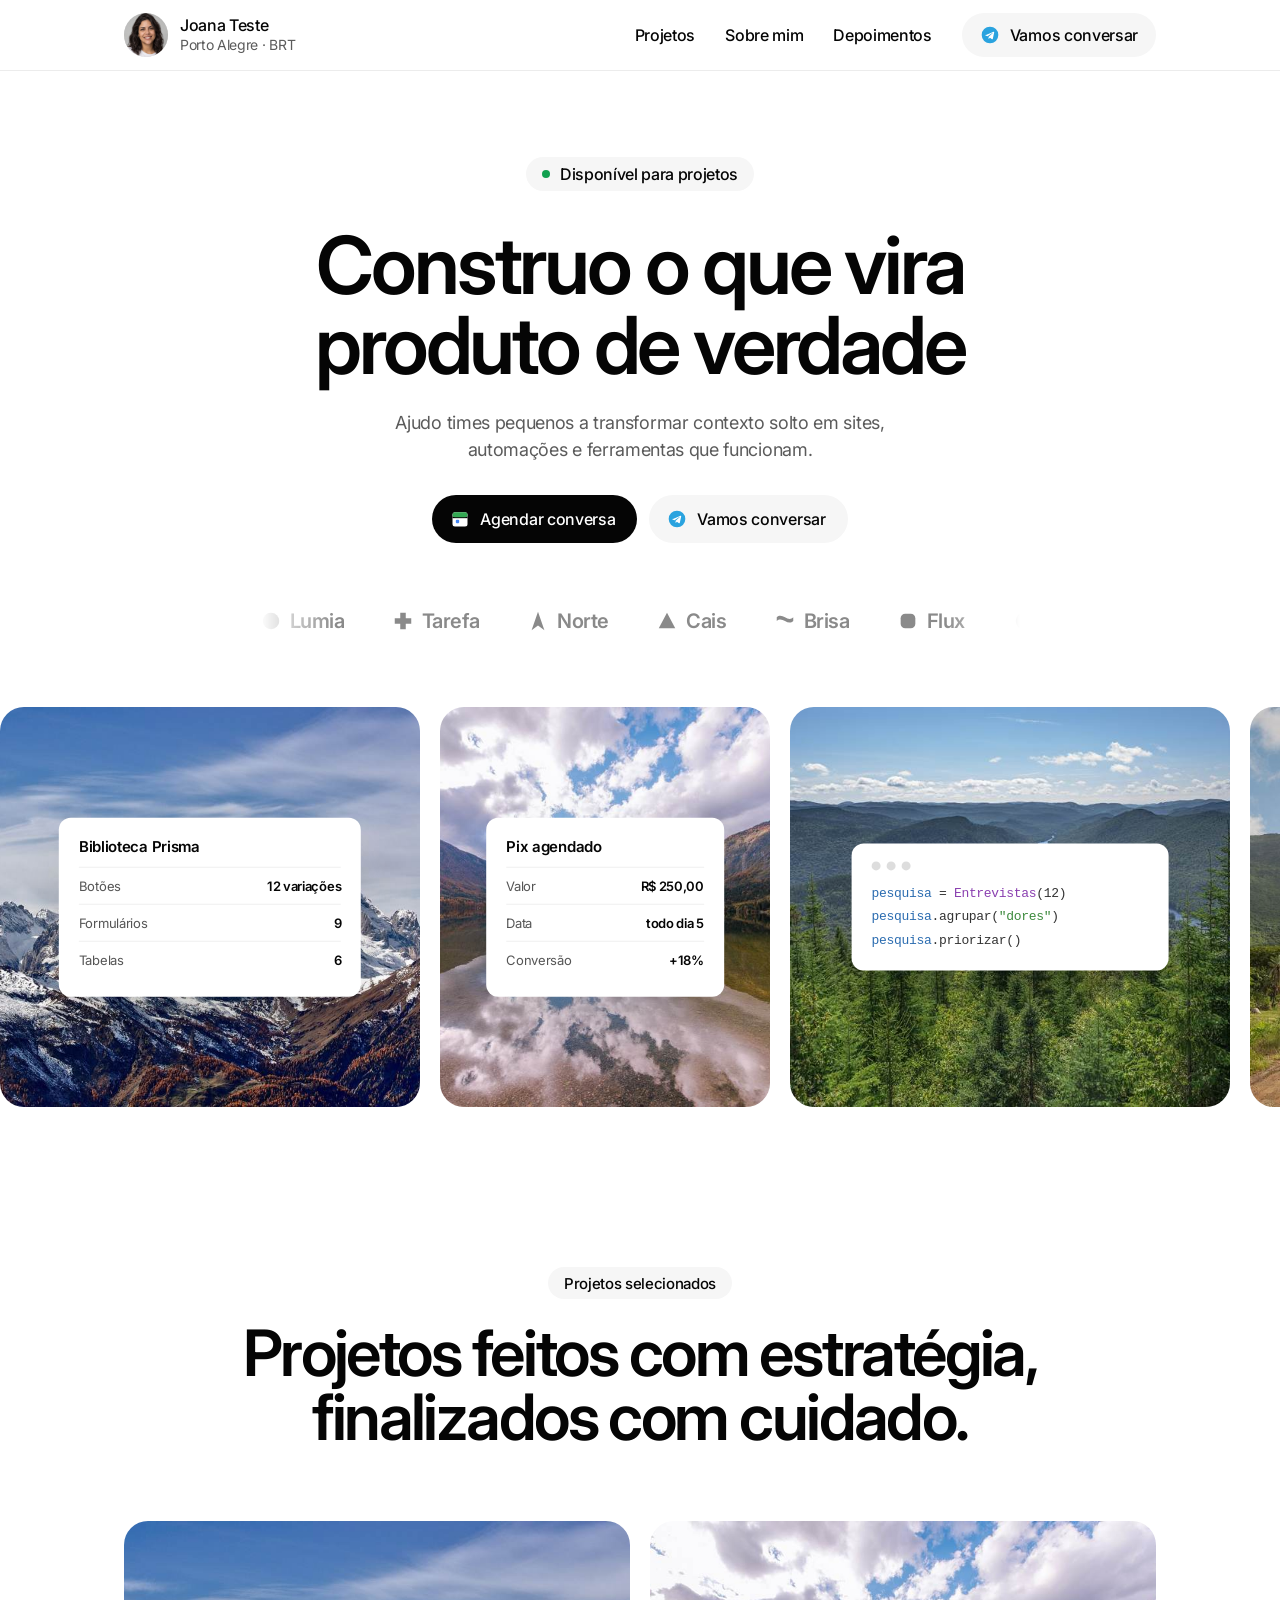
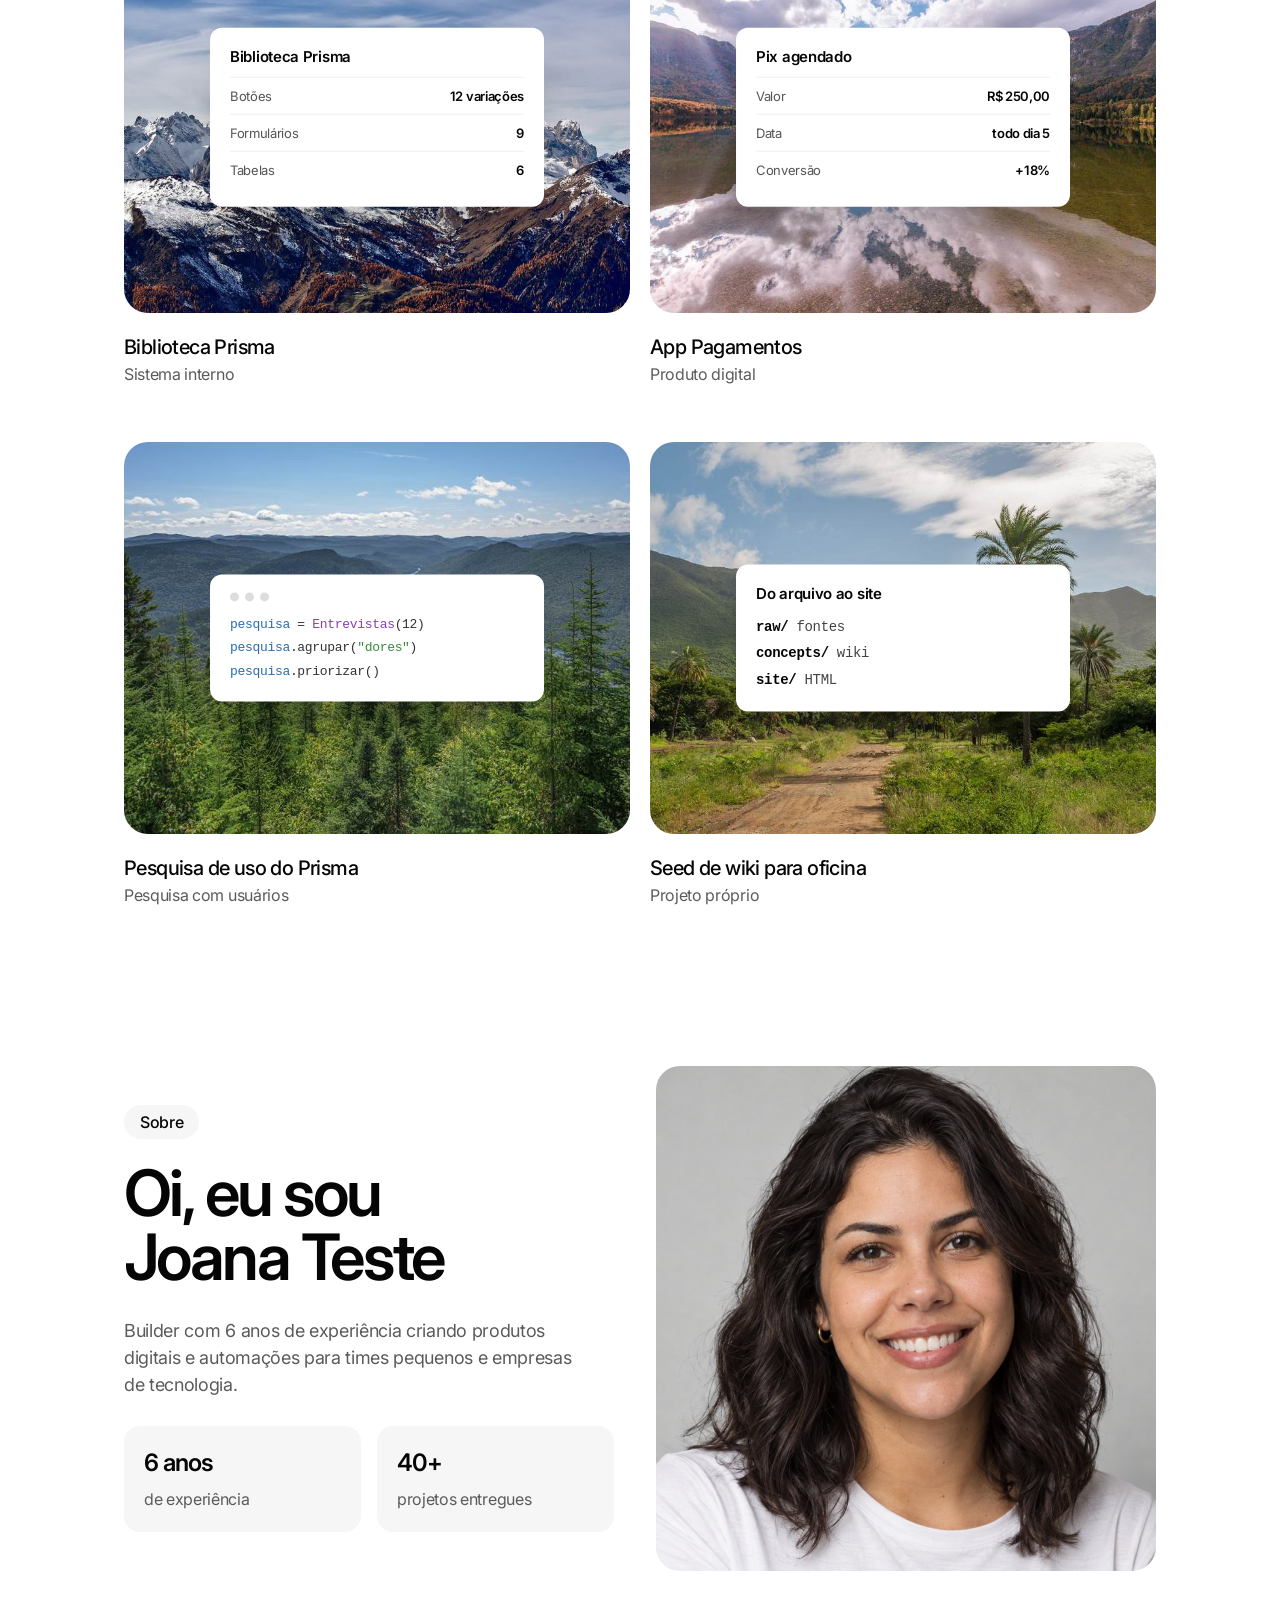
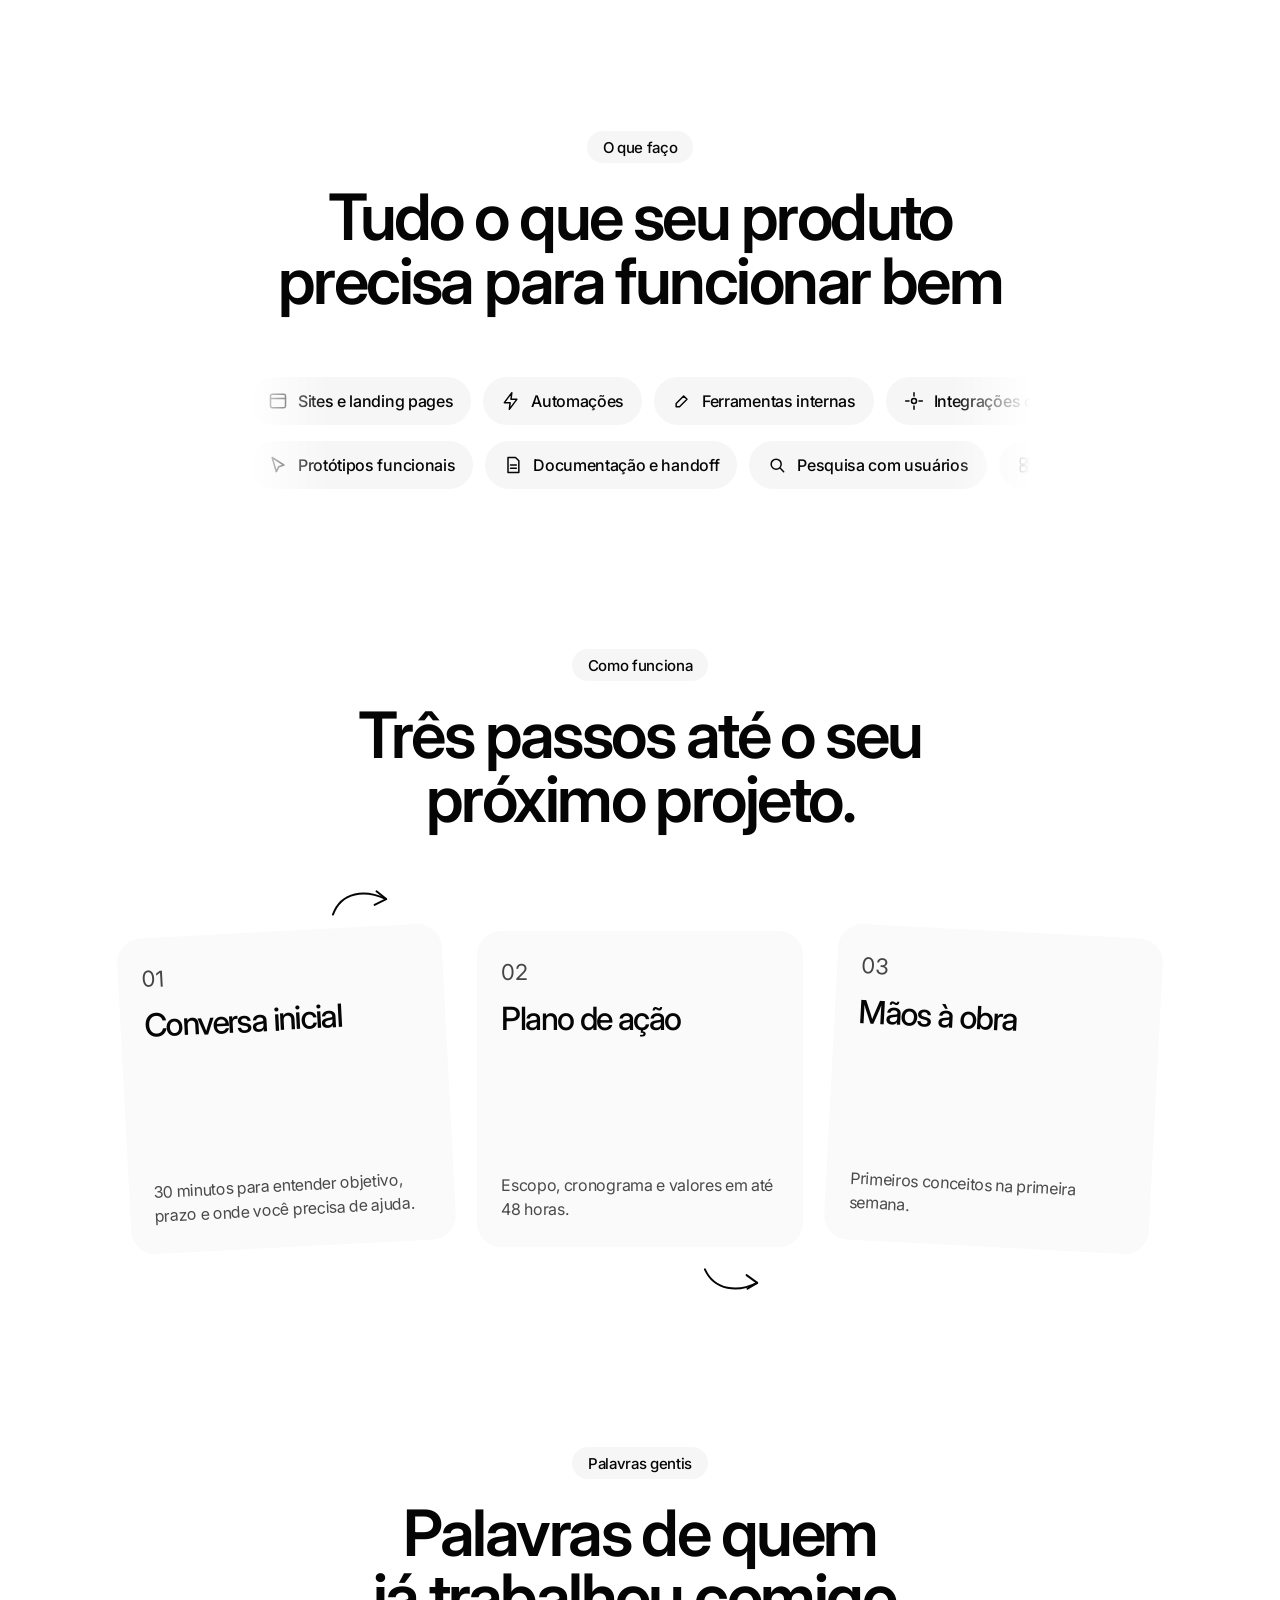
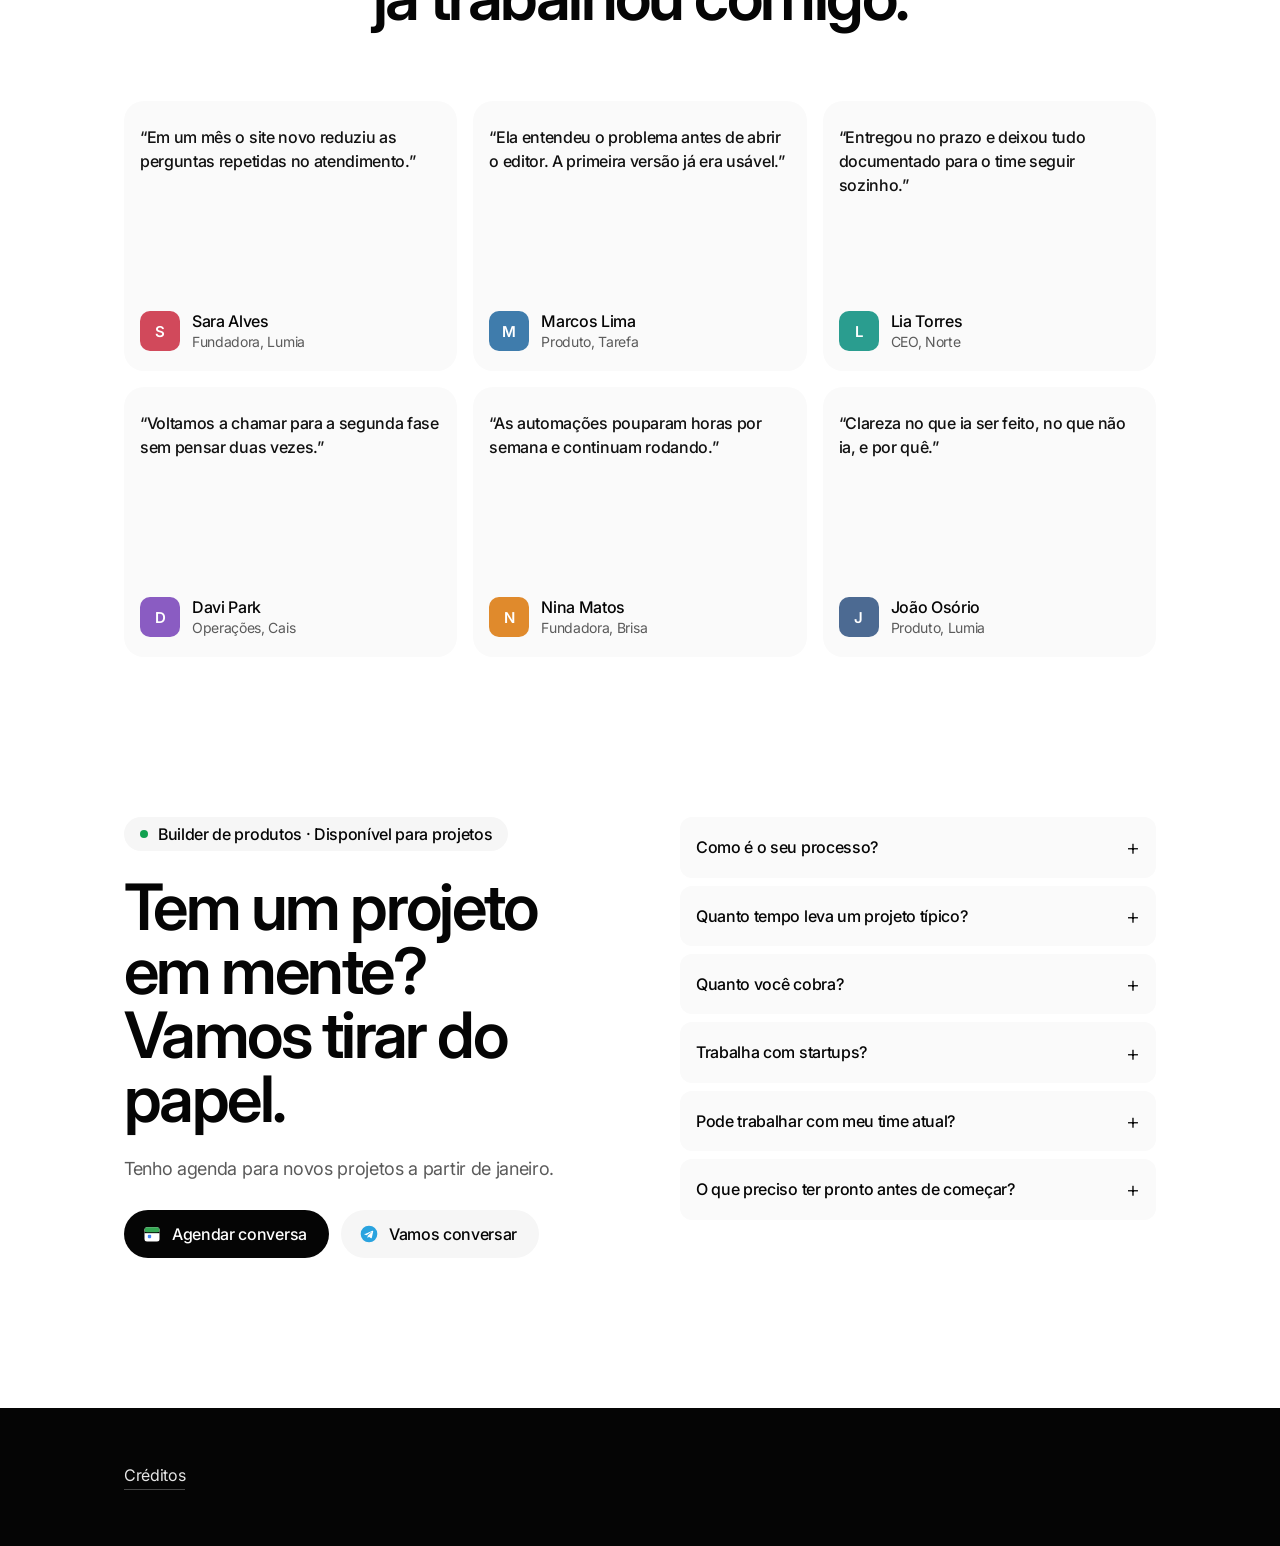
==== commit aaa2f217: "Site: home mobile mais proxima do template" ====
--- a/site/index.html
+++ b/site/index.html
@@ -1 +1 @@
-<!doctype html><html lang="pt-BR"><head><meta charset="utf-8"><meta name="viewport" content="width=device-width,initial-scale=1"><title>Joana Teste · Builder de produtos digitais</title><meta name="description" content="Portfólio de Joana Teste, persona fictícia de exemplo."><link rel="preconnect" href="https://fonts.googleapis.com"><link rel="preconnect" href="https://fonts.gstatic.com" crossorigin><link href="https://fonts.googleapis.com/css2?family=Inter:wght@400;500;600&display=swap" rel="stylesheet"><link rel="stylesheet" href="style.css"><script>document.documentElement.classList.add("js")</script></head><body><header><div class="w"><a class="who" href="index.html"><img src="img/joana.jpg" alt="Joana Teste" width="44" height="44"><span><b>Joana Teste</b><small>Porto Alegre · BRT</small></span></a><div class="nvw"><nav id="nv"><a href="projetos.html">Projetos</a><a href="sobre.html">Sobre mim</a><a href="index.html#depoimentos">Depoimentos</a><a class="pill" href="mailto:joana@exemplo.com"><svg viewBox="0 0 24 24" aria-hidden="true"><circle cx="12" cy="12" r="10" fill="#2aa3df"/><path d="M6.5 12.2l9.8-4c.5-.2.9.1.7.8l-1.6 7.6c-.1.6-.5.7-1 .4l-2.5-1.8-1.2 1.2c-.1.1-.3.2-.5.2l.2-2.6 4.7-4.2c.2-.2 0-.3-.3-.1l-5.8 3.7-2.5-.8c-.5-.2-.5-.5.1-.8z" fill="#fff"/></svg>Vamos conversar</a></nav><button class="bg" aria-label="Menu" aria-expanded="false"><i></i><i></i></button></div></div></header><main><section class="w hero"><span class="tag"><i></i>Builder de produtos · Disponível para projetos</span><h1>Construo o que vira produto de verdade</h1><p class="sub">Ajudo times pequenos a transformar contexto solto em sites, automações e ferramentas que funcionam.</p><div class="cta"><a class="btn" href="mailto:joana@exemplo.com"><svg viewBox="0 0 24 24" aria-hidden="true"><rect x="3" y="4" width="18" height="17" rx="3" fill="#fff"/><path d="M3 10h18" stroke="#050505" stroke-width="2"/><rect x="3" y="4" width="18" height="6" rx="3" fill="#34a853"/><rect x="7" y="13" width="4" height="4" rx="1" fill="#4285f4"/></svg>Agendar conversa</a><a class="btn lt" href="mailto:joana@exemplo.com"><svg viewBox="0 0 24 24" aria-hidden="true"><circle cx="12" cy="12" r="10" fill="#2aa3df"/><path d="M6.5 12.2l9.8-4c.5-.2.9.1.7.8l-1.6 7.6c-.1.6-.5.7-1 .4l-2.5-1.8-1.2 1.2c-.1.1-.3.2-.5.2l.2-2.6 4.7-4.2c.2-.2 0-.3-.3-.1l-5.8 3.7-2.5-.8c-.5-.2-.5-.5.1-.8z" fill="#fff"/></svg>Vamos conversar</a></div></section><div class="hero-after"><div class="mq logos"><div class="tr"><div class="g"><span><svg viewBox="0 0 24 24"><circle cx="12" cy="12" r="9"/></svg>Lumia</span><span><svg viewBox="0 0 24 24"><path d="M9 3h6v6h6v6h-6v6H9v-6H3V9h6z"/></svg>Tarefa</span><span><svg viewBox="0 0 24 24"><path d="M12 2l7 20-7-5-7 5z"/></svg>Norte</span><span><svg viewBox="0 0 24 24"><path d="M3 20L12 3l9 17z"/></svg>Cais</span><span><svg viewBox="0 0 24 24"><path d="M3 8c6-6 12 6 18 0v4c-6 6-12-6-18 0z"/></svg>Brisa</span><span><svg viewBox="0 0 24 24"><rect x="4" y="4" width="16" height="16" rx="5"/></svg>Flux</span></div><div class="g" aria-hidden="true"><span><svg viewBox="0 0 24 24"><circle cx="12" cy="12" r="9"/></svg>Lumia</span><span><svg viewBox="0 0 24 24"><path d="M9 3h6v6h6v6h-6v6H9v-6H3V9h6z"/></svg>Tarefa</span><span><svg viewBox="0 0 24 24"><path d="M12 2l7 20-7-5-7 5z"/></svg>Norte</span><span><svg viewBox="0 0 24 24"><path d="M3 20L12 3l9 17z"/></svg>Cais</span><span><svg viewBox="0 0 24 24"><path d="M3 8c6-6 12 6 18 0v4c-6 6-12-6-18 0z"/></svg>Brisa</span><span><svg viewBox="0 0 24 24"><rect x="4" y="4" width="16" height="16" rx="5"/></svg>Flux</span></div></div></div></div><div class="mq full strip hero-after"><div class="tr slow"><div class="g"><div class="tile cv" style="width:420px;background-image:url(img/p1.jpg)"><div class="win" style="width:72%"><h4>Biblioteca Prisma</h4><div class="r"><span>Botões</span><b>12 variações</b></div><div class="r"><span>Formulários</span><b>9</b></div><div class="r"><span>Tabelas</span><b>6</b></div></div></div><div class="tile cv" style="width:330px;background-image:url(img/p2.jpg)"><div class="win" style="width:72%"><h4>Pix agendado</h4><div class="r"><span>Valor</span><b>R$ 250,00</b></div><div class="r"><span>Data</span><b>todo dia 5</b></div><div class="r"><span>Conversão</span><b>+18%</b></div></div></div><div class="tile cv" style="width:440px;background-image:url(img/p3.jpg)"><div class="win" style="width:72%"><div class="dots"><i></i><i></i><i></i></div><code><u>pesquisa</u> = <em>Entrevistas</em>(12)<br><u>pesquisa</u>.agrupar(<s>"dores"</s>)<br><u>pesquisa</u>.priorizar()</code></div></div><div class="tile cv" style="width:320px;background-image:url(img/p4.jpg)"><div class="win" style="width:72%"><h4>Do arquivo ao site</h4><div class="tree"><b>raw/</b> fontes<br><b>concepts/</b> wiki<br><b>site/</b> HTML</div></div></div><div class="tile cv" style="width:400px;background-image:url(img/p5.jpg)"><div class="win" style="width:72%"><h4>Painel de metas</h4><div class="r"><span>Esta semana</span><b>8 de 10</b></div><div class="r"><span>Atrasadas</span><b>1</b></div></div></div><div class="tile cv" style="width:340px;background-image:url(img/p1.jpg)"><div class="win" style="width:72%"><h4>Fila de tarefas</h4><div class="r"><span>Em revisão</span><b>3</b></div><div class="r"><span>Prontas</span><b>12</b></div></div></div></div><div class="g" aria-hidden="true"><div class="tile cv" style="width:420px;background-image:url(img/p1.jpg)"><div class="win" style="width:72%"><h4>Biblioteca Prisma</h4><div class="r"><span>Botões</span><b>12 variações</b></div><div class="r"><span>Formulários</span><b>9</b></div><div class="r"><span>Tabelas</span><b>6</b></div></div></div><div class="tile cv" style="width:330px;background-image:url(img/p2.jpg)"><div class="win" style="width:72%"><h4>Pix agendado</h4><div class="r"><span>Valor</span><b>R$ 250,00</b></div><div class="r"><span>Data</span><b>todo dia 5</b></div><div class="r"><span>Conversão</span><b>+18%</b></div></div></div><div class="tile cv" style="width:440px;background-image:url(img/p3.jpg)"><div class="win" style="width:72%"><div class="dots"><i></i><i></i><i></i></div><code><u>pesquisa</u> = <em>Entrevistas</em>(12)<br><u>pesquisa</u>.agrupar(<s>"dores"</s>)<br><u>pesquisa</u>.priorizar()</code></div></div><div class="tile cv" style="width:320px;background-image:url(img/p4.jpg)"><div class="win" style="width:72%"><h4>Do arquivo ao site</h4><div class="tree"><b>raw/</b> fontes<br><b>concepts/</b> wiki<br><b>site/</b> HTML</div></div></div><div class="tile cv" style="width:400px;background-image:url(img/p5.jpg)"><div class="win" style="width:72%"><h4>Painel de metas</h4><div class="r"><span>Esta semana</span><b>8 de 10</b></div><div class="r"><span>Atrasadas</span><b>1</b></div></div></div><div class="tile cv" style="width:340px;background-image:url(img/p1.jpg)"><div class="win" style="width:72%"><h4>Fila de tarefas</h4><div class="r"><span>Em revisão</span><b>3</b></div><div class="r"><span>Prontas</span><b>12</b></div></div></div></div></div></div><section class="w sec" id="projetos"><div class="head" data-rv><span class="tag">Projetos selecionados</span><h2>Projetos feitos com estratégia,<br>finalizados com cuidado.</h2></div><div class="grid"><a class="card" href="projeto-biblioteca-prisma.html" data-rv><div class="cv" style="background-image:url(img/p1.jpg);"><div class="win"><h4>Biblioteca Prisma</h4><div class="r"><span>Botões</span><b>12 variações</b></div><div class="r"><span>Formulários</span><b>9</b></div><div class="r"><span>Tabelas</span><b>6</b></div></div></div><h3>Biblioteca Prisma</h3><p>Sistema interno</p></a><a class="card" href="projeto-app-pagamentos.html" data-rv><div class="cv" style="background-image:url(img/p2.jpg);"><div class="win"><h4>Pix agendado</h4><div class="r"><span>Valor</span><b>R$ 250,00</b></div><div class="r"><span>Data</span><b>todo dia 5</b></div><div class="r"><span>Conversão</span><b>+18%</b></div></div></div><h3>App Pagamentos</h3><p>Produto digital</p></a><a class="card" href="projeto-pesquisa-prisma.html" data-rv><div class="cv" style="background-image:url(img/p3.jpg);"><div class="win"><div class="dots"><i></i><i></i><i></i></div><code><u>pesquisa</u> = <em>Entrevistas</em>(12)<br><u>pesquisa</u>.agrupar(<s>"dores"</s>)<br><u>pesquisa</u>.priorizar()</code></div></div><h3>Pesquisa de uso do Prisma</h3><p>Pesquisa com usuários</p></a><a class="card" href="projeto-seed-de-wiki.html" data-rv><div class="cv" style="background-image:url(img/p4.jpg);"><div class="win"><h4>Do arquivo ao site</h4><div class="tree"><b>raw/</b> fontes<br><b>concepts/</b> wiki<br><b>site/</b> HTML</div></div></div><h3>Seed de wiki para oficina</h3><p>Projeto próprio</p></a></div></section><section class="w sec" id="sobre"><div class="about"><div data-rv><span class="tag">Sobre</span><h2>Oi, eu sou<br>Joana Teste</h2><p>Builder com 6 anos de experiência criando produtos digitais e automações para times pequenos e empresas de tecnologia.</p><div class="stats"><div><b>6 anos</b><span>de experiência</span></div><div><b>40+</b><span>projetos entregues</span></div></div></div><div class="ph" data-rv><img src="img/joana.jpg" alt="Retrato de Joana Teste" loading="lazy"></div></div></section><section class="w sec"><div class="head" data-rv><span class="tag">O que faço</span><h2>Tudo o que seu produto<br>precisa para funcionar bem</h2></div><div class="svc" data-rv><div class="mq "><div class="tr slow"><div class="g"><span class="chip"><svg viewBox="0 0 24 24" fill="none" stroke="currentColor" stroke-width="1.8" stroke-linecap="round" stroke-linejoin="round" aria-hidden="true"><rect x="3" y="4" width="18" height="16" rx="2"/><path d="M3 9h18"/></svg>Sites e landing pages</span><span class="chip"><svg viewBox="0 0 24 24" fill="none" stroke="currentColor" stroke-width="1.8" stroke-linecap="round" stroke-linejoin="round" aria-hidden="true"><path d="M13 2L4 14h7l-1 8 9-12h-7z"/></svg>Automações</span><span class="chip"><svg viewBox="0 0 24 24" fill="none" stroke="currentColor" stroke-width="1.8" stroke-linecap="round" stroke-linejoin="round" aria-hidden="true"><path d="M14 6l4 4-9 9H5v-4z"/></svg>Ferramentas internas</span><span class="chip"><svg viewBox="0 0 24 24" fill="none" stroke="currentColor" stroke-width="1.8" stroke-linecap="round" stroke-linejoin="round" aria-hidden="true"><circle cx="12" cy="12" r="3"/><path d="M12 2v4M12 18v4M2 12h4M18 12h4"/></svg>Integrações com IA</span><span class="chip"><svg viewBox="0 0 24 24" fill="none" stroke="currentColor" stroke-width="1.8" stroke-linecap="round" stroke-linejoin="round" aria-hidden="true"><path d="M5 3l14 9-6 2-3 6z"/></svg>Protótipos funcionais</span><span class="chip"><svg viewBox="0 0 24 24" fill="none" stroke="currentColor" stroke-width="1.8" stroke-linecap="round" stroke-linejoin="round" aria-hidden="true"><path d="M6 3h9l4 4v14H6z"/><path d="M9 12h7M9 16h7"/></svg>Documentação e handoff</span><span class="chip"><svg viewBox="0 0 24 24" fill="none" stroke="currentColor" stroke-width="1.8" stroke-linecap="round" stroke-linejoin="round" aria-hidden="true"><circle cx="11" cy="11" r="6"/><path d="M20 20l-4-4"/></svg>Pesquisa com usuários</span><span class="chip"><svg viewBox="0 0 24 24" fill="none" stroke="currentColor" stroke-width="1.8" stroke-linecap="round" stroke-linejoin="round" aria-hidden="true"><rect x="4" y="4" width="7" height="7" rx="1.5"/><rect x="13" y="4" width="7" height="7" rx="1.5"/><rect x="4" y="13" width="7" height="7" rx="1.5"/><rect x="13" y="13" width="7" height="7" rx="1.5"/></svg>Design de sistema</span></div><div class="g" aria-hidden="true"><span class="chip"><svg viewBox="0 0 24 24" fill="none" stroke="currentColor" stroke-width="1.8" stroke-linecap="round" stroke-linejoin="round" aria-hidden="true"><rect x="3" y="4" width="18" height="16" rx="2"/><path d="M3 9h18"/></svg>Sites e landing pages</span><span class="chip"><svg viewBox="0 0 24 24" fill="none" stroke="currentColor" stroke-width="1.8" stroke-linecap="round" stroke-linejoin="round" aria-hidden="true"><path d="M13 2L4 14h7l-1 8 9-12h-7z"/></svg>Automações</span><span class="chip"><svg viewBox="0 0 24 24" fill="none" stroke="currentColor" stroke-width="1.8" stroke-linecap="round" stroke-linejoin="round" aria-hidden="true"><path d="M14 6l4 4-9 9H5v-4z"/></svg>Ferramentas internas</span><span class="chip"><svg viewBox="0 0 24 24" fill="none" stroke="currentColor" stroke-width="1.8" stroke-linecap="round" stroke-linejoin="round" aria-hidden="true"><circle cx="12" cy="12" r="3"/><path d="M12 2v4M12 18v4M2 12h4M18 12h4"/></svg>Integrações com IA</span><span class="chip"><svg viewBox="0 0 24 24" fill="none" stroke="currentColor" stroke-width="1.8" stroke-linecap="round" stroke-linejoin="round" aria-hidden="true"><path d="M5 3l14 9-6 2-3 6z"/></svg>Protótipos funcionais</span><span class="chip"><svg viewBox="0 0 24 24" fill="none" stroke="currentColor" stroke-width="1.8" stroke-linecap="round" stroke-linejoin="round" aria-hidden="true"><path d="M6 3h9l4 4v14H6z"/><path d="M9 12h7M9 16h7"/></svg>Documentação e handoff</span><span class="chip"><svg viewBox="0 0 24 24" fill="none" stroke="currentColor" stroke-width="1.8" stroke-linecap="round" stroke-linejoin="round" aria-hidden="true"><circle cx="11" cy="11" r="6"/><path d="M20 20l-4-4"/></svg>Pesquisa com usuários</span><span class="chip"><svg viewBox="0 0 24 24" fill="none" stroke="currentColor" stroke-width="1.8" stroke-linecap="round" stroke-linejoin="round" aria-hidden="true"><rect x="4" y="4" width="7" height="7" rx="1.5"/><rect x="13" y="4" width="7" height="7" rx="1.5"/><rect x="4" y="13" width="7" height="7" rx="1.5"/><rect x="13" y="13" width="7" height="7" rx="1.5"/></svg>Design de sistema</span></div></div></div><div class="mq rev"><div class="tr slow"><div class="g"><span class="chip"><svg viewBox="0 0 24 24" fill="none" stroke="currentColor" stroke-width="1.8" stroke-linecap="round" stroke-linejoin="round" aria-hidden="true"><path d="M5 3l14 9-6 2-3 6z"/></svg>Protótipos funcionais</span><span class="chip"><svg viewBox="0 0 24 24" fill="none" stroke="currentColor" stroke-width="1.8" stroke-linecap="round" stroke-linejoin="round" aria-hidden="true"><path d="M6 3h9l4 4v14H6z"/><path d="M9 12h7M9 16h7"/></svg>Documentação e handoff</span><span class="chip"><svg viewBox="0 0 24 24" fill="none" stroke="currentColor" stroke-width="1.8" stroke-linecap="round" stroke-linejoin="round" aria-hidden="true"><circle cx="11" cy="11" r="6"/><path d="M20 20l-4-4"/></svg>Pesquisa com usuários</span><span class="chip"><svg viewBox="0 0 24 24" fill="none" stroke="currentColor" stroke-width="1.8" stroke-linecap="round" stroke-linejoin="round" aria-hidden="true"><rect x="4" y="4" width="7" height="7" rx="1.5"/><rect x="13" y="4" width="7" height="7" rx="1.5"/><rect x="4" y="13" width="7" height="7" rx="1.5"/><rect x="13" y="13" width="7" height="7" rx="1.5"/></svg>Design de sistema</span><span class="chip"><svg viewBox="0 0 24 24" fill="none" stroke="currentColor" stroke-width="1.8" stroke-linecap="round" stroke-linejoin="round" aria-hidden="true"><rect x="3" y="4" width="18" height="16" rx="2"/><path d="M3 9h18"/></svg>Sites e landing pages</span><span class="chip"><svg viewBox="0 0 24 24" fill="none" stroke="currentColor" stroke-width="1.8" stroke-linecap="round" stroke-linejoin="round" aria-hidden="true"><path d="M13 2L4 14h7l-1 8 9-12h-7z"/></svg>Automações</span><span class="chip"><svg viewBox="0 0 24 24" fill="none" stroke="currentColor" stroke-width="1.8" stroke-linecap="round" stroke-linejoin="round" aria-hidden="true"><path d="M14 6l4 4-9 9H5v-4z"/></svg>Ferramentas internas</span><span class="chip"><svg viewBox="0 0 24 24" fill="none" stroke="currentColor" stroke-width="1.8" stroke-linecap="round" stroke-linejoin="round" aria-hidden="true"><circle cx="12" cy="12" r="3"/><path d="M12 2v4M12 18v4M2 12h4M18 12h4"/></svg>Integrações com IA</span></div><div class="g" aria-hidden="true"><span class="chip"><svg viewBox="0 0 24 24" fill="none" stroke="currentColor" stroke-width="1.8" stroke-linecap="round" stroke-linejoin="round" aria-hidden="true"><path d="M5 3l14 9-6 2-3 6z"/></svg>Protótipos funcionais</span><span class="chip"><svg viewBox="0 0 24 24" fill="none" stroke="currentColor" stroke-width="1.8" stroke-linecap="round" stroke-linejoin="round" aria-hidden="true"><path d="M6 3h9l4 4v14H6z"/><path d="M9 12h7M9 16h7"/></svg>Documentação e handoff</span><span class="chip"><svg viewBox="0 0 24 24" fill="none" stroke="currentColor" stroke-width="1.8" stroke-linecap="round" stroke-linejoin="round" aria-hidden="true"><circle cx="11" cy="11" r="6"/><path d="M20 20l-4-4"/></svg>Pesquisa com usuários</span><span class="chip"><svg viewBox="0 0 24 24" fill="none" stroke="currentColor" stroke-width="1.8" stroke-linecap="round" stroke-linejoin="round" aria-hidden="true"><rect x="4" y="4" width="7" height="7" rx="1.5"/><rect x="13" y="4" width="7" height="7" rx="1.5"/><rect x="4" y="13" width="7" height="7" rx="1.5"/><rect x="13" y="13" width="7" height="7" rx="1.5"/></svg>Design de sistema</span><span class="chip"><svg viewBox="0 0 24 24" fill="none" stroke="currentColor" stroke-width="1.8" stroke-linecap="round" stroke-linejoin="round" aria-hidden="true"><rect x="3" y="4" width="18" height="16" rx="2"/><path d="M3 9h18"/></svg>Sites e landing pages</span><span class="chip"><svg viewBox="0 0 24 24" fill="none" stroke="currentColor" stroke-width="1.8" stroke-linecap="round" stroke-linejoin="round" aria-hidden="true"><path d="M13 2L4 14h7l-1 8 9-12h-7z"/></svg>Automações</span><span class="chip"><svg viewBox="0 0 24 24" fill="none" stroke="currentColor" stroke-width="1.8" stroke-linecap="round" stroke-linejoin="round" aria-hidden="true"><path d="M14 6l4 4-9 9H5v-4z"/></svg>Ferramentas internas</span><span class="chip"><svg viewBox="0 0 24 24" fill="none" stroke="currentColor" stroke-width="1.8" stroke-linecap="round" stroke-linejoin="round" aria-hidden="true"><circle cx="12" cy="12" r="3"/><path d="M12 2v4M12 18v4M2 12h4M18 12h4"/></svg>Integrações com IA</span></div></div></div></div></section><section class="w sec" id="processo"><div class="head" data-rv><span class="tag">Como funciona</span><h2>Três passos até o seu<br>próximo projeto.</h2></div><div class="steps"><svg class="arw t" viewBox="0 0 64 34"><path d="M3 30C12 6 36 4 58 14"/><path d="M48 6l10 8-12 6"/></svg><div class="step" data-rv><div><em>01</em><h3>Conversa inicial</h3></div><p>30 minutos para entender objetivo, prazo e onde você precisa de ajuda.</p></div><div class="step" data-rv><div><em>02</em><h3>Plano de ação</h3></div><p>Escopo, cronograma e valores em até 48 horas.</p></div><div class="step" data-rv><div><em>03</em><h3>Mãos à obra</h3></div><p>Primeiros conceitos na primeira semana.</p></div><svg class="arw b" viewBox="0 0 64 34"><path d="M3 8c10 22 34 24 54 14"/><path d="M47 28l10-6-11-8"/></svg></div></section><section class="w sec c" id="depoimentos"><div class="head" data-rv><span class="tag">Palavras gentis</span><h2>Palavras de quem<br>já trabalhou comigo.</h2></div><div class="testi"><div data-rv><p>“Em um mês o site novo reduziu as perguntas repetidas no atendimento.”</p><div class="by"><i style="background:#d1495b">S</i><span><b>Sara Alves</b><small>Fundadora, Lumia</small></span></div></div><div data-rv><p>“Ela entendeu o problema antes de abrir o editor. A primeira versão já era usável.”</p><div class="by"><i style="background:#3f7cac">M</i><span><b>Marcos Lima</b><small>Produto, Tarefa</small></span></div></div><div data-rv><p>“Entregou no prazo e deixou tudo documentado para o time seguir sozinho.”</p><div class="by"><i style="background:#2a9d8f">L</i><span><b>Lia Torres</b><small>CEO, Norte</small></span></div></div><div data-rv><p>“Voltamos a chamar para a segunda fase sem pensar duas vezes.”</p><div class="by"><i style="background:#8a5cc2">D</i><span><b>Davi Park</b><small>Operações, Cais</small></span></div></div><div data-rv><p>“As automações pouparam horas por semana e continuam rodando.”</p><div class="by"><i style="background:#e08a2c">N</i><span><b>Nina Matos</b><small>Fundadora, Brisa</small></span></div></div><div data-rv><p>“Clareza no que ia ser feito, no que não ia, e por quê.”</p><div class="by"><i style="background:#4c6a92">J</i><span><b>João Osório</b><small>Produto, Lumia</small></span></div></div></div></section><section class="w sec ctab" id="contato"><div data-rv><span class="tag"><i></i>Builder de produtos · Disponível para projetos</span><h2>Tem um projeto em mente? Vamos tirar do papel.</h2><p>Tenho agenda para novos projetos a partir de janeiro.</p><div class="cta" style="justify-content:flex-start"><a class="btn" href="mailto:joana@exemplo.com"><svg viewBox="0 0 24 24" aria-hidden="true"><rect x="3" y="4" width="18" height="17" rx="3" fill="#fff"/><path d="M3 10h18" stroke="#050505" stroke-width="2"/><rect x="3" y="4" width="18" height="6" rx="3" fill="#34a853"/><rect x="7" y="13" width="4" height="4" rx="1" fill="#4285f4"/></svg>Agendar conversa</a><a class="btn lt" href="mailto:joana@exemplo.com"><svg viewBox="0 0 24 24" aria-hidden="true"><circle cx="12" cy="12" r="10" fill="#2aa3df"/><path d="M6.5 12.2l9.8-4c.5-.2.9.1.7.8l-1.6 7.6c-.1.6-.5.7-1 .4l-2.5-1.8-1.2 1.2c-.1.1-.3.2-.5.2l.2-2.6 4.7-4.2c.2-.2 0-.3-.3-.1l-5.8 3.7-2.5-.8c-.5-.2-.5-.5.1-.8z" fill="#fff"/></svg>Vamos conversar</a></div></div><div class="faq" data-rv><details><summary>Como é o seu processo?</summary><p>Conversa inicial, escopo por escrito, entregas curtas e revisão a cada etapa.</p></details><details><summary>Quanto tempo leva um projeto típico?</summary><p>Depende do escopo. Os prazos aqui são de exemplo.</p></details><details><summary>Quanto você cobra?</summary><p>Texto de exemplo para valores.</p></details><details><summary>Trabalha com startups?</summary><p>Texto de exemplo.</p></details><details><summary>Pode trabalhar com meu time atual?</summary><p>Texto de exemplo.</p></details><details><summary>O que preciso ter pronto antes de começar?</summary><p>Texto de exemplo.</p></details></div></section></main><footer><div class="w"><a href="https://github.com/eusouakell/wiki-seed/blob/main/CREDITOS.md">Créditos</a></div></footer><script src="site.js"></script></body></html>+<!doctype html><html lang="pt-BR"><head><meta charset="utf-8"><meta name="viewport" content="width=device-width,initial-scale=1"><title>Joana Teste · Builder de produtos digitais</title><meta name="description" content="Portfólio de Joana Teste, persona fictícia de exemplo."><link rel="preconnect" href="https://fonts.googleapis.com"><link rel="preconnect" href="https://fonts.gstatic.com" crossorigin><link href="https://fonts.googleapis.com/css2?family=Inter:wght@400;500;600&display=swap" rel="stylesheet"><link rel="stylesheet" href="style.css"><script>document.documentElement.classList.add("js")</script></head><body><header><div class="w"><a class="who" href="index.html"><img src="img/joana.jpg" alt="Joana Teste" width="44" height="44"><span><b>Joana Teste</b><small>Porto Alegre · BRT</small></span></a><div class="nvw"><nav id="nv"><a href="projetos.html">Projetos</a><a href="sobre.html">Sobre mim</a><a href="index.html#depoimentos">Depoimentos</a><a class="pill" href="mailto:joana@exemplo.com"><svg viewBox="0 0 24 24" aria-hidden="true"><circle cx="12" cy="12" r="10" fill="#2aa3df"/><path d="M6.5 12.2l9.8-4c.5-.2.9.1.7.8l-1.6 7.6c-.1.6-.5.7-1 .4l-2.5-1.8-1.2 1.2c-.1.1-.3.2-.5.2l.2-2.6 4.7-4.2c.2-.2 0-.3-.3-.1l-5.8 3.7-2.5-.8c-.5-.2-.5-.5.1-.8z" fill="#fff"/></svg>Vamos conversar</a></nav><button class="bg" aria-label="Menu" aria-expanded="false"><i></i><i></i></button></div></div></header><main><section class="w hero"><span class="tag"><i></i>Disponível para projetos</span><h1>Construo o que vira produto de verdade</h1><p class="sub">Ajudo times pequenos a transformar contexto solto em sites, automações e ferramentas que funcionam.</p><div class="cta"><a class="btn" href="mailto:joana@exemplo.com"><svg viewBox="0 0 24 24" aria-hidden="true"><rect x="3" y="4" width="18" height="17" rx="3" fill="#fff"/><path d="M3 10h18" stroke="#050505" stroke-width="2"/><rect x="3" y="4" width="18" height="6" rx="3" fill="#34a853"/><rect x="7" y="13" width="4" height="4" rx="1" fill="#4285f4"/></svg>Agendar conversa</a><a class="btn lt" href="mailto:joana@exemplo.com"><svg viewBox="0 0 24 24" aria-hidden="true"><circle cx="12" cy="12" r="10" fill="#2aa3df"/><path d="M6.5 12.2l9.8-4c.5-.2.9.1.7.8l-1.6 7.6c-.1.6-.5.7-1 .4l-2.5-1.8-1.2 1.2c-.1.1-.3.2-.5.2l.2-2.6 4.7-4.2c.2-.2 0-.3-.3-.1l-5.8 3.7-2.5-.8c-.5-.2-.5-.5.1-.8z" fill="#fff"/></svg>Vamos conversar</a></div></section><div class="hero-after"><div class="mq logos"><div class="tr"><div class="g"><span><svg viewBox="0 0 24 24"><circle cx="12" cy="12" r="9"/></svg>Lumia</span><span><svg viewBox="0 0 24 24"><path d="M9 3h6v6h6v6h-6v6H9v-6H3V9h6z"/></svg>Tarefa</span><span><svg viewBox="0 0 24 24"><path d="M12 2l7 20-7-5-7 5z"/></svg>Norte</span><span><svg viewBox="0 0 24 24"><path d="M3 20L12 3l9 17z"/></svg>Cais</span><span><svg viewBox="0 0 24 24"><path d="M3 8c6-6 12 6 18 0v4c-6 6-12-6-18 0z"/></svg>Brisa</span><span><svg viewBox="0 0 24 24"><rect x="4" y="4" width="16" height="16" rx="5"/></svg>Flux</span></div><div class="g" aria-hidden="true"><span><svg viewBox="0 0 24 24"><circle cx="12" cy="12" r="9"/></svg>Lumia</span><span><svg viewBox="0 0 24 24"><path d="M9 3h6v6h6v6h-6v6H9v-6H3V9h6z"/></svg>Tarefa</span><span><svg viewBox="0 0 24 24"><path d="M12 2l7 20-7-5-7 5z"/></svg>Norte</span><span><svg viewBox="0 0 24 24"><path d="M3 20L12 3l9 17z"/></svg>Cais</span><span><svg viewBox="0 0 24 24"><path d="M3 8c6-6 12 6 18 0v4c-6 6-12-6-18 0z"/></svg>Brisa</span><span><svg viewBox="0 0 24 24"><rect x="4" y="4" width="16" height="16" rx="5"/></svg>Flux</span></div></div></div></div><div class="mq full strip hero-after"><div class="tr slow"><div class="g"><div class="tile cv" style="width:420px;background-image:url(img/p1.jpg)"><div class="win" style="width:72%"><h4>Biblioteca Prisma</h4><div class="r"><span>Botões</span><b>12 variações</b></div><div class="r"><span>Formulários</span><b>9</b></div><div class="r"><span>Tabelas</span><b>6</b></div></div></div><div class="tile cv" style="width:330px;background-image:url(img/p2.jpg)"><div class="win" style="width:72%"><h4>Pix agendado</h4><div class="r"><span>Valor</span><b>R$ 250,00</b></div><div class="r"><span>Data</span><b>todo dia 5</b></div><div class="r"><span>Conversão</span><b>+18%</b></div></div></div><div class="tile cv" style="width:440px;background-image:url(img/p3.jpg)"><div class="win" style="width:72%"><div class="dots"><i></i><i></i><i></i></div><code><u>pesquisa</u> = <em>Entrevistas</em>(12)<br><u>pesquisa</u>.agrupar(<s>"dores"</s>)<br><u>pesquisa</u>.priorizar()</code></div></div><div class="tile cv" style="width:320px;background-image:url(img/p4.jpg)"><div class="win" style="width:72%"><h4>Do arquivo ao site</h4><div class="tree"><b>raw/</b> fontes<br><b>concepts/</b> wiki<br><b>site/</b> HTML</div></div></div><div class="tile cv" style="width:400px;background-image:url(img/p5.jpg)"><div class="win" style="width:72%"><h4>Painel de metas</h4><div class="r"><span>Esta semana</span><b>8 de 10</b></div><div class="r"><span>Atrasadas</span><b>1</b></div></div></div><div class="tile cv" style="width:340px;background-image:url(img/p1.jpg)"><div class="win" style="width:72%"><h4>Fila de tarefas</h4><div class="r"><span>Em revisão</span><b>3</b></div><div class="r"><span>Prontas</span><b>12</b></div></div></div></div><div class="g" aria-hidden="true"><div class="tile cv" style="width:420px;background-image:url(img/p1.jpg)"><div class="win" style="width:72%"><h4>Biblioteca Prisma</h4><div class="r"><span>Botões</span><b>12 variações</b></div><div class="r"><span>Formulários</span><b>9</b></div><div class="r"><span>Tabelas</span><b>6</b></div></div></div><div class="tile cv" style="width:330px;background-image:url(img/p2.jpg)"><div class="win" style="width:72%"><h4>Pix agendado</h4><div class="r"><span>Valor</span><b>R$ 250,00</b></div><div class="r"><span>Data</span><b>todo dia 5</b></div><div class="r"><span>Conversão</span><b>+18%</b></div></div></div><div class="tile cv" style="width:440px;background-image:url(img/p3.jpg)"><div class="win" style="width:72%"><div class="dots"><i></i><i></i><i></i></div><code><u>pesquisa</u> = <em>Entrevistas</em>(12)<br><u>pesquisa</u>.agrupar(<s>"dores"</s>)<br><u>pesquisa</u>.priorizar()</code></div></div><div class="tile cv" style="width:320px;background-image:url(img/p4.jpg)"><div class="win" style="width:72%"><h4>Do arquivo ao site</h4><div class="tree"><b>raw/</b> fontes<br><b>concepts/</b> wiki<br><b>site/</b> HTML</div></div></div><div class="tile cv" style="width:400px;background-image:url(img/p5.jpg)"><div class="win" style="width:72%"><h4>Painel de metas</h4><div class="r"><span>Esta semana</span><b>8 de 10</b></div><div class="r"><span>Atrasadas</span><b>1</b></div></div></div><div class="tile cv" style="width:340px;background-image:url(img/p1.jpg)"><div class="win" style="width:72%"><h4>Fila de tarefas</h4><div class="r"><span>Em revisão</span><b>3</b></div><div class="r"><span>Prontas</span><b>12</b></div></div></div></div></div></div><section class="w sec" id="projetos"><div class="head" data-rv><span class="tag">Projetos selecionados</span><h2>Projetos feitos com estratégia,<br>finalizados com cuidado.</h2></div><div class="grid"><a class="card" href="projeto-biblioteca-prisma.html" data-rv><div class="cv" style="background-image:url(img/p1.jpg);"><div class="win"><h4>Biblioteca Prisma</h4><div class="r"><span>Botões</span><b>12 variações</b></div><div class="r"><span>Formulários</span><b>9</b></div><div class="r"><span>Tabelas</span><b>6</b></div></div></div><h3>Biblioteca Prisma</h3><p>Sistema interno</p></a><a class="card" href="projeto-app-pagamentos.html" data-rv><div class="cv" style="background-image:url(img/p2.jpg);"><div class="win"><h4>Pix agendado</h4><div class="r"><span>Valor</span><b>R$ 250,00</b></div><div class="r"><span>Data</span><b>todo dia 5</b></div><div class="r"><span>Conversão</span><b>+18%</b></div></div></div><h3>App Pagamentos</h3><p>Produto digital</p></a><a class="card" href="projeto-pesquisa-prisma.html" data-rv><div class="cv" style="background-image:url(img/p3.jpg);"><div class="win"><div class="dots"><i></i><i></i><i></i></div><code><u>pesquisa</u> = <em>Entrevistas</em>(12)<br><u>pesquisa</u>.agrupar(<s>"dores"</s>)<br><u>pesquisa</u>.priorizar()</code></div></div><h3>Pesquisa de uso do Prisma</h3><p>Pesquisa com usuários</p></a><a class="card" href="projeto-seed-de-wiki.html" data-rv><div class="cv" style="background-image:url(img/p4.jpg);"><div class="win"><h4>Do arquivo ao site</h4><div class="tree"><b>raw/</b> fontes<br><b>concepts/</b> wiki<br><b>site/</b> HTML</div></div></div><h3>Seed de wiki para oficina</h3><p>Projeto próprio</p></a></div></section><section class="w sec" id="sobre"><div class="about"><div data-rv><span class="tag">Sobre</span><h2>Oi, eu sou<br>Joana Teste</h2><p>Builder com 6 anos de experiência criando produtos digitais e automações para times pequenos e empresas de tecnologia.</p><div class="stats"><div><b>6 anos</b><span>de experiência</span></div><div><b>40+</b><span>projetos entregues</span></div></div></div><div class="ph" data-rv><img src="img/joana.jpg" alt="Retrato de Joana Teste" loading="lazy"></div></div></section><section class="w sec"><div class="head" data-rv><span class="tag">O que faço</span><h2>Tudo o que seu produto<br>precisa para funcionar bem</h2></div><div class="svc" data-rv><div class="mq "><div class="tr slow"><div class="g"><span class="chip"><svg viewBox="0 0 24 24" fill="none" stroke="currentColor" stroke-width="1.8" stroke-linecap="round" stroke-linejoin="round" aria-hidden="true"><rect x="3" y="4" width="18" height="16" rx="2"/><path d="M3 9h18"/></svg>Sites e landing pages</span><span class="chip"><svg viewBox="0 0 24 24" fill="none" stroke="currentColor" stroke-width="1.8" stroke-linecap="round" stroke-linejoin="round" aria-hidden="true"><path d="M13 2L4 14h7l-1 8 9-12h-7z"/></svg>Automações</span><span class="chip"><svg viewBox="0 0 24 24" fill="none" stroke="currentColor" stroke-width="1.8" stroke-linecap="round" stroke-linejoin="round" aria-hidden="true"><path d="M14 6l4 4-9 9H5v-4z"/></svg>Ferramentas internas</span><span class="chip"><svg viewBox="0 0 24 24" fill="none" stroke="currentColor" stroke-width="1.8" stroke-linecap="round" stroke-linejoin="round" aria-hidden="true"><circle cx="12" cy="12" r="3"/><path d="M12 2v4M12 18v4M2 12h4M18 12h4"/></svg>Integrações com IA</span><span class="chip"><svg viewBox="0 0 24 24" fill="none" stroke="currentColor" stroke-width="1.8" stroke-linecap="round" stroke-linejoin="round" aria-hidden="true"><path d="M5 3l14 9-6 2-3 6z"/></svg>Protótipos funcionais</span><span class="chip"><svg viewBox="0 0 24 24" fill="none" stroke="currentColor" stroke-width="1.8" stroke-linecap="round" stroke-linejoin="round" aria-hidden="true"><path d="M6 3h9l4 4v14H6z"/><path d="M9 12h7M9 16h7"/></svg>Documentação e handoff</span><span class="chip"><svg viewBox="0 0 24 24" fill="none" stroke="currentColor" stroke-width="1.8" stroke-linecap="round" stroke-linejoin="round" aria-hidden="true"><circle cx="11" cy="11" r="6"/><path d="M20 20l-4-4"/></svg>Pesquisa com usuários</span><span class="chip"><svg viewBox="0 0 24 24" fill="none" stroke="currentColor" stroke-width="1.8" stroke-linecap="round" stroke-linejoin="round" aria-hidden="true"><rect x="4" y="4" width="7" height="7" rx="1.5"/><rect x="13" y="4" width="7" height="7" rx="1.5"/><rect x="4" y="13" width="7" height="7" rx="1.5"/><rect x="13" y="13" width="7" height="7" rx="1.5"/></svg>Design de sistema</span></div><div class="g" aria-hidden="true"><span class="chip"><svg viewBox="0 0 24 24" fill="none" stroke="currentColor" stroke-width="1.8" stroke-linecap="round" stroke-linejoin="round" aria-hidden="true"><rect x="3" y="4" width="18" height="16" rx="2"/><path d="M3 9h18"/></svg>Sites e landing pages</span><span class="chip"><svg viewBox="0 0 24 24" fill="none" stroke="currentColor" stroke-width="1.8" stroke-linecap="round" stroke-linejoin="round" aria-hidden="true"><path d="M13 2L4 14h7l-1 8 9-12h-7z"/></svg>Automações</span><span class="chip"><svg viewBox="0 0 24 24" fill="none" stroke="currentColor" stroke-width="1.8" stroke-linecap="round" stroke-linejoin="round" aria-hidden="true"><path d="M14 6l4 4-9 9H5v-4z"/></svg>Ferramentas internas</span><span class="chip"><svg viewBox="0 0 24 24" fill="none" stroke="currentColor" stroke-width="1.8" stroke-linecap="round" stroke-linejoin="round" aria-hidden="true"><circle cx="12" cy="12" r="3"/><path d="M12 2v4M12 18v4M2 12h4M18 12h4"/></svg>Integrações com IA</span><span class="chip"><svg viewBox="0 0 24 24" fill="none" stroke="currentColor" stroke-width="1.8" stroke-linecap="round" stroke-linejoin="round" aria-hidden="true"><path d="M5 3l14 9-6 2-3 6z"/></svg>Protótipos funcionais</span><span class="chip"><svg viewBox="0 0 24 24" fill="none" stroke="currentColor" stroke-width="1.8" stroke-linecap="round" stroke-linejoin="round" aria-hidden="true"><path d="M6 3h9l4 4v14H6z"/><path d="M9 12h7M9 16h7"/></svg>Documentação e handoff</span><span class="chip"><svg viewBox="0 0 24 24" fill="none" stroke="currentColor" stroke-width="1.8" stroke-linecap="round" stroke-linejoin="round" aria-hidden="true"><circle cx="11" cy="11" r="6"/><path d="M20 20l-4-4"/></svg>Pesquisa com usuários</span><span class="chip"><svg viewBox="0 0 24 24" fill="none" stroke="currentColor" stroke-width="1.8" stroke-linecap="round" stroke-linejoin="round" aria-hidden="true"><rect x="4" y="4" width="7" height="7" rx="1.5"/><rect x="13" y="4" width="7" height="7" rx="1.5"/><rect x="4" y="13" width="7" height="7" rx="1.5"/><rect x="13" y="13" width="7" height="7" rx="1.5"/></svg>Design de sistema</span></div></div></div><div class="mq rev"><div class="tr slow"><div class="g"><span class="chip"><svg viewBox="0 0 24 24" fill="none" stroke="currentColor" stroke-width="1.8" stroke-linecap="round" stroke-linejoin="round" aria-hidden="true"><path d="M5 3l14 9-6 2-3 6z"/></svg>Protótipos funcionais</span><span class="chip"><svg viewBox="0 0 24 24" fill="none" stroke="currentColor" stroke-width="1.8" stroke-linecap="round" stroke-linejoin="round" aria-hidden="true"><path d="M6 3h9l4 4v14H6z"/><path d="M9 12h7M9 16h7"/></svg>Documentação e handoff</span><span class="chip"><svg viewBox="0 0 24 24" fill="none" stroke="currentColor" stroke-width="1.8" stroke-linecap="round" stroke-linejoin="round" aria-hidden="true"><circle cx="11" cy="11" r="6"/><path d="M20 20l-4-4"/></svg>Pesquisa com usuários</span><span class="chip"><svg viewBox="0 0 24 24" fill="none" stroke="currentColor" stroke-width="1.8" stroke-linecap="round" stroke-linejoin="round" aria-hidden="true"><rect x="4" y="4" width="7" height="7" rx="1.5"/><rect x="13" y="4" width="7" height="7" rx="1.5"/><rect x="4" y="13" width="7" height="7" rx="1.5"/><rect x="13" y="13" width="7" height="7" rx="1.5"/></svg>Design de sistema</span><span class="chip"><svg viewBox="0 0 24 24" fill="none" stroke="currentColor" stroke-width="1.8" stroke-linecap="round" stroke-linejoin="round" aria-hidden="true"><rect x="3" y="4" width="18" height="16" rx="2"/><path d="M3 9h18"/></svg>Sites e landing pages</span><span class="chip"><svg viewBox="0 0 24 24" fill="none" stroke="currentColor" stroke-width="1.8" stroke-linecap="round" stroke-linejoin="round" aria-hidden="true"><path d="M13 2L4 14h7l-1 8 9-12h-7z"/></svg>Automações</span><span class="chip"><svg viewBox="0 0 24 24" fill="none" stroke="currentColor" stroke-width="1.8" stroke-linecap="round" stroke-linejoin="round" aria-hidden="true"><path d="M14 6l4 4-9 9H5v-4z"/></svg>Ferramentas internas</span><span class="chip"><svg viewBox="0 0 24 24" fill="none" stroke="currentColor" stroke-width="1.8" stroke-linecap="round" stroke-linejoin="round" aria-hidden="true"><circle cx="12" cy="12" r="3"/><path d="M12 2v4M12 18v4M2 12h4M18 12h4"/></svg>Integrações com IA</span></div><div class="g" aria-hidden="true"><span class="chip"><svg viewBox="0 0 24 24" fill="none" stroke="currentColor" stroke-width="1.8" stroke-linecap="round" stroke-linejoin="round" aria-hidden="true"><path d="M5 3l14 9-6 2-3 6z"/></svg>Protótipos funcionais</span><span class="chip"><svg viewBox="0 0 24 24" fill="none" stroke="currentColor" stroke-width="1.8" stroke-linecap="round" stroke-linejoin="round" aria-hidden="true"><path d="M6 3h9l4 4v14H6z"/><path d="M9 12h7M9 16h7"/></svg>Documentação e handoff</span><span class="chip"><svg viewBox="0 0 24 24" fill="none" stroke="currentColor" stroke-width="1.8" stroke-linecap="round" stroke-linejoin="round" aria-hidden="true"><circle cx="11" cy="11" r="6"/><path d="M20 20l-4-4"/></svg>Pesquisa com usuários</span><span class="chip"><svg viewBox="0 0 24 24" fill="none" stroke="currentColor" stroke-width="1.8" stroke-linecap="round" stroke-linejoin="round" aria-hidden="true"><rect x="4" y="4" width="7" height="7" rx="1.5"/><rect x="13" y="4" width="7" height="7" rx="1.5"/><rect x="4" y="13" width="7" height="7" rx="1.5"/><rect x="13" y="13" width="7" height="7" rx="1.5"/></svg>Design de sistema</span><span class="chip"><svg viewBox="0 0 24 24" fill="none" stroke="currentColor" stroke-width="1.8" stroke-linecap="round" stroke-linejoin="round" aria-hidden="true"><rect x="3" y="4" width="18" height="16" rx="2"/><path d="M3 9h18"/></svg>Sites e landing pages</span><span class="chip"><svg viewBox="0 0 24 24" fill="none" stroke="currentColor" stroke-width="1.8" stroke-linecap="round" stroke-linejoin="round" aria-hidden="true"><path d="M13 2L4 14h7l-1 8 9-12h-7z"/></svg>Automações</span><span class="chip"><svg viewBox="0 0 24 24" fill="none" stroke="currentColor" stroke-width="1.8" stroke-linecap="round" stroke-linejoin="round" aria-hidden="true"><path d="M14 6l4 4-9 9H5v-4z"/></svg>Ferramentas internas</span><span class="chip"><svg viewBox="0 0 24 24" fill="none" stroke="currentColor" stroke-width="1.8" stroke-linecap="round" stroke-linejoin="round" aria-hidden="true"><circle cx="12" cy="12" r="3"/><path d="M12 2v4M12 18v4M2 12h4M18 12h4"/></svg>Integrações com IA</span></div></div></div></div></section><section class="w sec" id="processo"><div class="head" data-rv><span class="tag">Como funciona</span><h2>Três passos até o seu<br>próximo projeto.</h2></div><div class="steps"><svg class="arw t" viewBox="0 0 64 34"><path d="M3 30C12 6 36 4 58 14"/><path d="M48 6l10 8-12 6"/></svg><div class="step" data-rv><div><em>01</em><h3>Conversa inicial</h3></div><p>30 minutos para entender objetivo, prazo e onde você precisa de ajuda.</p></div><div class="step" data-rv><div><em>02</em><h3>Plano de ação</h3></div><p>Escopo, cronograma e valores em até 48 horas.</p></div><div class="step" data-rv><div><em>03</em><h3>Mãos à obra</h3></div><p>Primeiros conceitos na primeira semana.</p></div><svg class="arw b" viewBox="0 0 64 34"><path d="M3 8c10 22 34 24 54 14"/><path d="M47 28l10-6-11-8"/></svg></div></section><section class="w sec c" id="depoimentos"><div class="head" data-rv><span class="tag">Palavras gentis</span><h2>Palavras de quem<br>já trabalhou comigo.</h2></div><div class="testi"><div data-rv><p>“Em um mês o site novo reduziu as perguntas repetidas no atendimento.”</p><div class="by"><i style="background:#d1495b">S</i><span><b>Sara Alves</b><small>Fundadora, Lumia</small></span></div></div><div data-rv><p>“Ela entendeu o problema antes de abrir o editor. A primeira versão já era usável.”</p><div class="by"><i style="background:#3f7cac">M</i><span><b>Marcos Lima</b><small>Produto, Tarefa</small></span></div></div><div data-rv><p>“Entregou no prazo e deixou tudo documentado para o time seguir sozinho.”</p><div class="by"><i style="background:#2a9d8f">L</i><span><b>Lia Torres</b><small>CEO, Norte</small></span></div></div><div data-rv><p>“Voltamos a chamar para a segunda fase sem pensar duas vezes.”</p><div class="by"><i style="background:#8a5cc2">D</i><span><b>Davi Park</b><small>Operações, Cais</small></span></div></div><div data-rv><p>“As automações pouparam horas por semana e continuam rodando.”</p><div class="by"><i style="background:#e08a2c">N</i><span><b>Nina Matos</b><small>Fundadora, Brisa</small></span></div></div><div data-rv><p>“Clareza no que ia ser feito, no que não ia, e por quê.”</p><div class="by"><i style="background:#4c6a92">J</i><span><b>João Osório</b><small>Produto, Lumia</small></span></div></div></div></section><section class="w sec ctab" id="contato"><div data-rv><span class="tag"><i></i>Builder de produtos · Disponível para projetos</span><h2>Tem um projeto em mente? Vamos tirar do papel.</h2><p>Tenho agenda para novos projetos a partir de janeiro.</p><div class="cta" style="justify-content:flex-start"><a class="btn" href="mailto:joana@exemplo.com"><svg viewBox="0 0 24 24" aria-hidden="true"><rect x="3" y="4" width="18" height="17" rx="3" fill="#fff"/><path d="M3 10h18" stroke="#050505" stroke-width="2"/><rect x="3" y="4" width="18" height="6" rx="3" fill="#34a853"/><rect x="7" y="13" width="4" height="4" rx="1" fill="#4285f4"/></svg>Agendar conversa</a><a class="btn lt" href="mailto:joana@exemplo.com"><svg viewBox="0 0 24 24" aria-hidden="true"><circle cx="12" cy="12" r="10" fill="#2aa3df"/><path d="M6.5 12.2l9.8-4c.5-.2.9.1.7.8l-1.6 7.6c-.1.6-.5.7-1 .4l-2.5-1.8-1.2 1.2c-.1.1-.3.2-.5.2l.2-2.6 4.7-4.2c.2-.2 0-.3-.3-.1l-5.8 3.7-2.5-.8c-.5-.2-.5-.5.1-.8z" fill="#fff"/></svg>Vamos conversar</a></div></div><div class="faq" data-rv><details><summary>Como é o seu processo?</summary><p>Conversa inicial, escopo por escrito, entregas curtas e revisão a cada etapa.</p></details><details><summary>Quanto tempo leva um projeto típico?</summary><p>Depende do escopo. Os prazos aqui são de exemplo.</p></details><details><summary>Quanto você cobra?</summary><p>Texto de exemplo para valores.</p></details><details><summary>Trabalha com startups?</summary><p>Texto de exemplo.</p></details><details><summary>Pode trabalhar com meu time atual?</summary><p>Texto de exemplo.</p></details><details><summary>O que preciso ter pronto antes de começar?</summary><p>Texto de exemplo.</p></details></div></section></main><footer><div class="w"><a href="https://github.com/eusouakell/wiki-seed/blob/main/CREDITOS.md">Créditos</a></div></footer><script src="site.js"></script></body></html>
--- a/site/style.css
+++ b/site/style.css
@@ -199,22 +199,22 @@
 h1,.ph1 h1{font-size:46px}h2,.about h2,.ctab h2{font-size:38px}
 .case h1{font-size:44px;margin-top:56px}.case h2{font-size:30px}
 .sec{padding-top:96px}
-.hero{padding-top:56px}
+.hero{padding-top:130px;text-align:left}.hero h1{font-size:44px;line-height:1;margin-bottom:20px}.hero p.sub{font-size:16px;line-height:1.4;margin-bottom:28px}header .w{height:90px}.hero h1,.hero p.sub{margin-left:0;margin-right:0}.hero .tag{margin-bottom:24px;font-size:16px}.head{align-items:flex-start;text-align:left}.c{text-align:left}
 .bg{display:block}
-nav{position:absolute;left:0;right:0;top:70px;background:#fff;border-bottom:1px solid var(--line);flex-direction:column;align-items:stretch;gap:0;padding:8px 16px 16px;display:none}
+nav{position:absolute;left:0;right:0;top:90px;background:#fff;border-bottom:1px solid var(--line);flex-direction:column;align-items:stretch;gap:0;padding:8px 16px 16px;display:none}
 nav.op{display:flex}nav a:not(.pill){padding:14px 0;border-bottom:1px solid var(--line)}nav .pill{margin-top:12px;justify-content:center}
 header .w{position:relative}
 .nvw{display:flex;align-items:center;gap:8px}
 .grid{grid-template-columns:1fr;gap:40px;margin-top:48px}
 .about{grid-template-columns:1fr}.about p{max-width:none}
 .strip .tile{height:300px}
-.steps{grid-template-columns:1fr;gap:24px;margin-top:56px}.arw{display:none}
-.step{min-height:230px}
+.steps{grid-template-columns:1fr;gap:16px;margin-top:40px;padding-bottom:0}.arw{display:none}
+.step,.js .step.rv.in{min-height:400px;padding:16px;transform:none!important;border-radius:16px}.step em{margin-bottom:8px}
 .testi{grid-template-columns:1fr;margin-top:48px}.testi>div{min-height:0}
 .ctab{grid-template-columns:1fr;gap:40px}
 .bento,.bento3{grid-template-columns:1fr}
 .meta{grid-template-columns:1fr 1fr;row-gap:20px}.meta div:nth-child(3){border-left:0}
-.flow{grid-template-columns:1fr;gap:18px}.flow div{min-height:0}.flow div:not(:last-child)::after{content:"↓";right:auto;left:20px;top:auto;bottom:-22px}
+.flow{grid-template-columns:1fr;gap:36px}.flow div,.js .flow .rv.in{min-height:0;transform:none!important}.flow div:not(:last-child)::after{content:"↓";right:auto;left:50%;margin-left:-9px;top:auto;bottom:-29px;line-height:1}
 .cta .btn{flex:1 1 100%;justify-content:center}
 .cur{display:none}
 .logos{margin-top:44px}
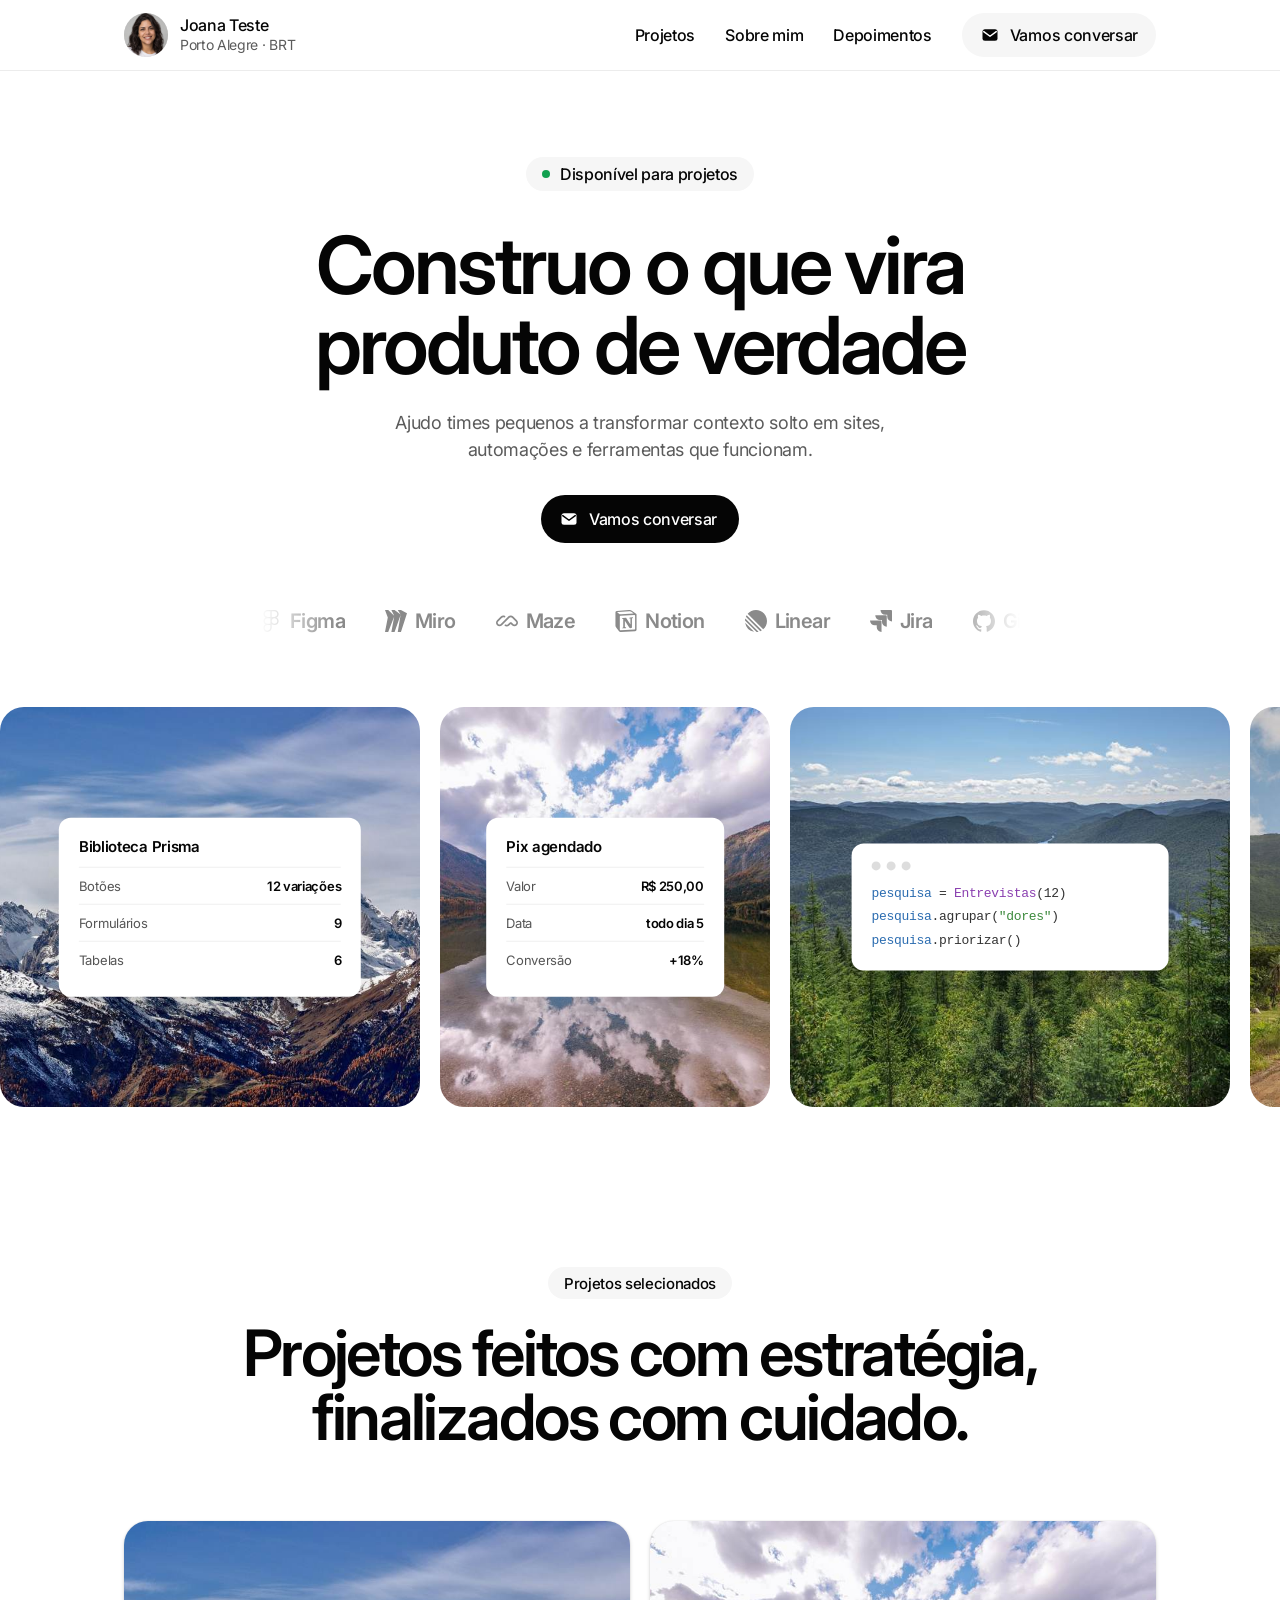
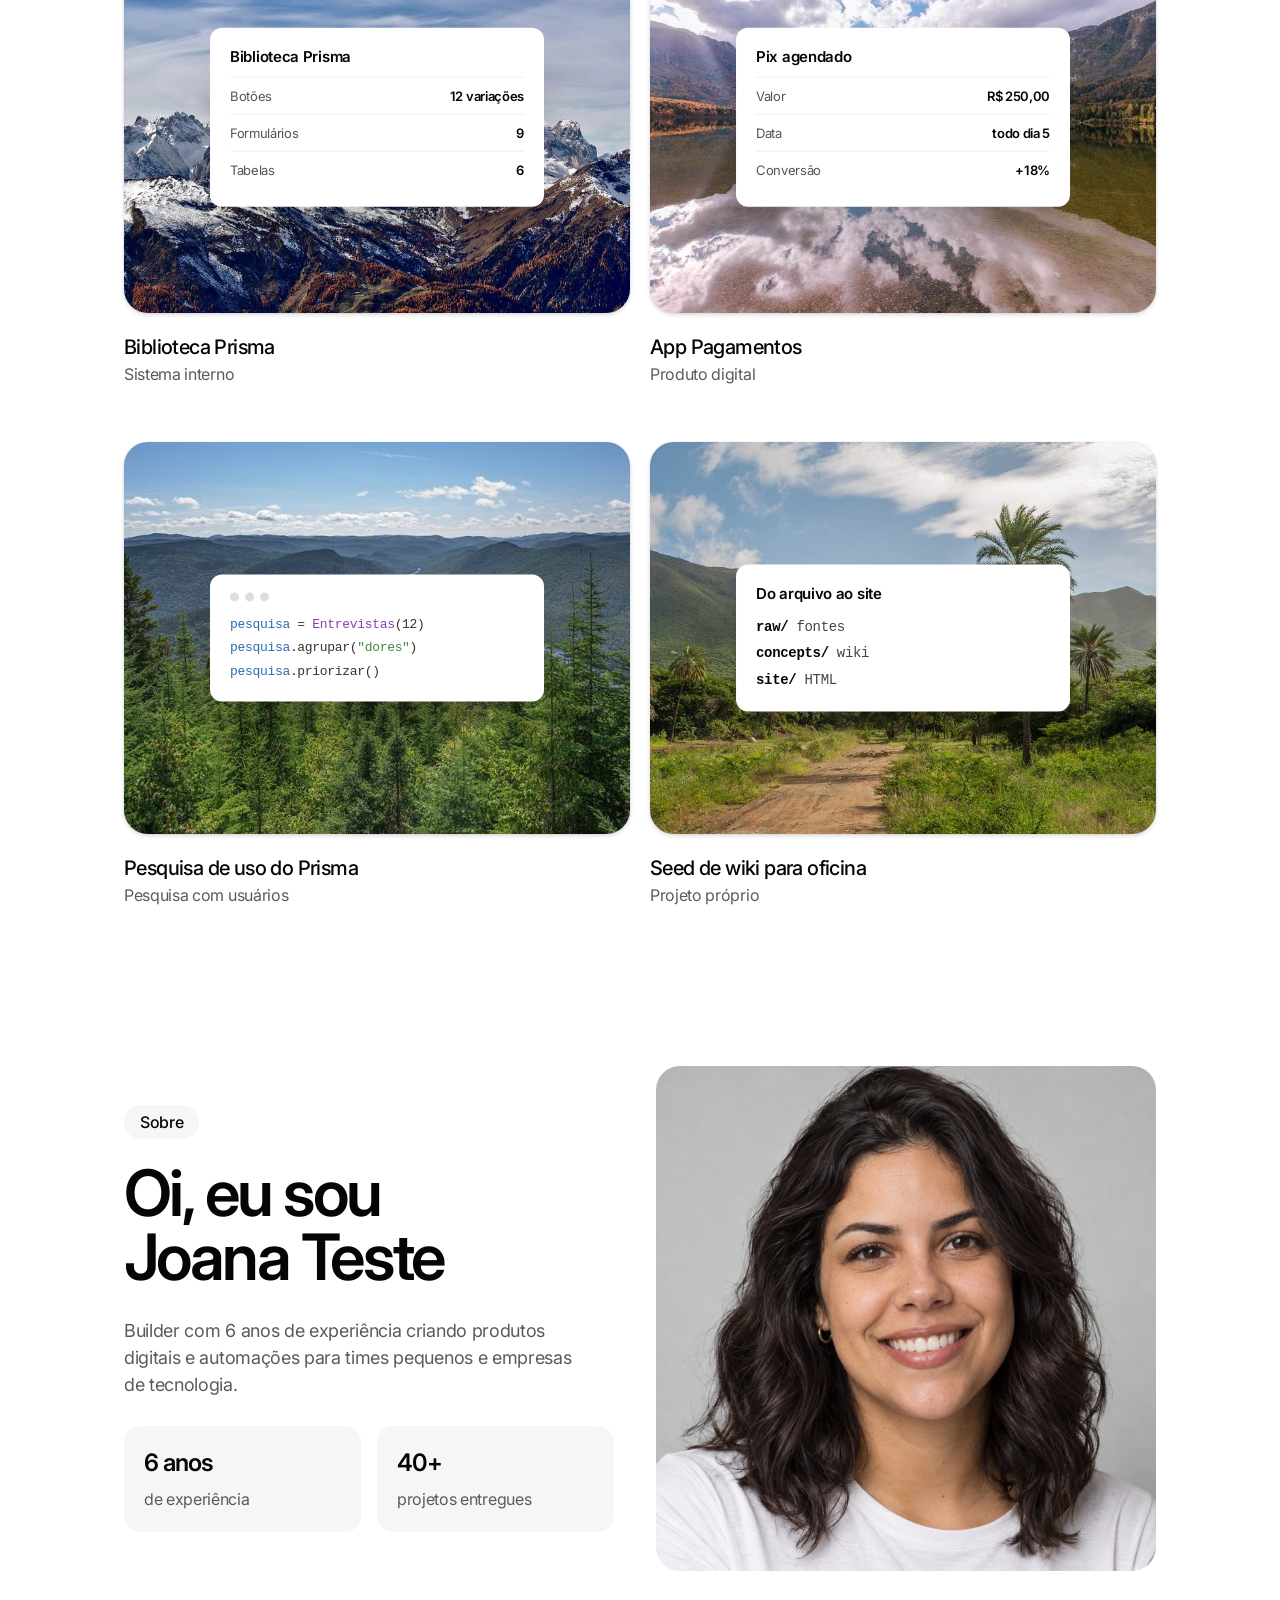
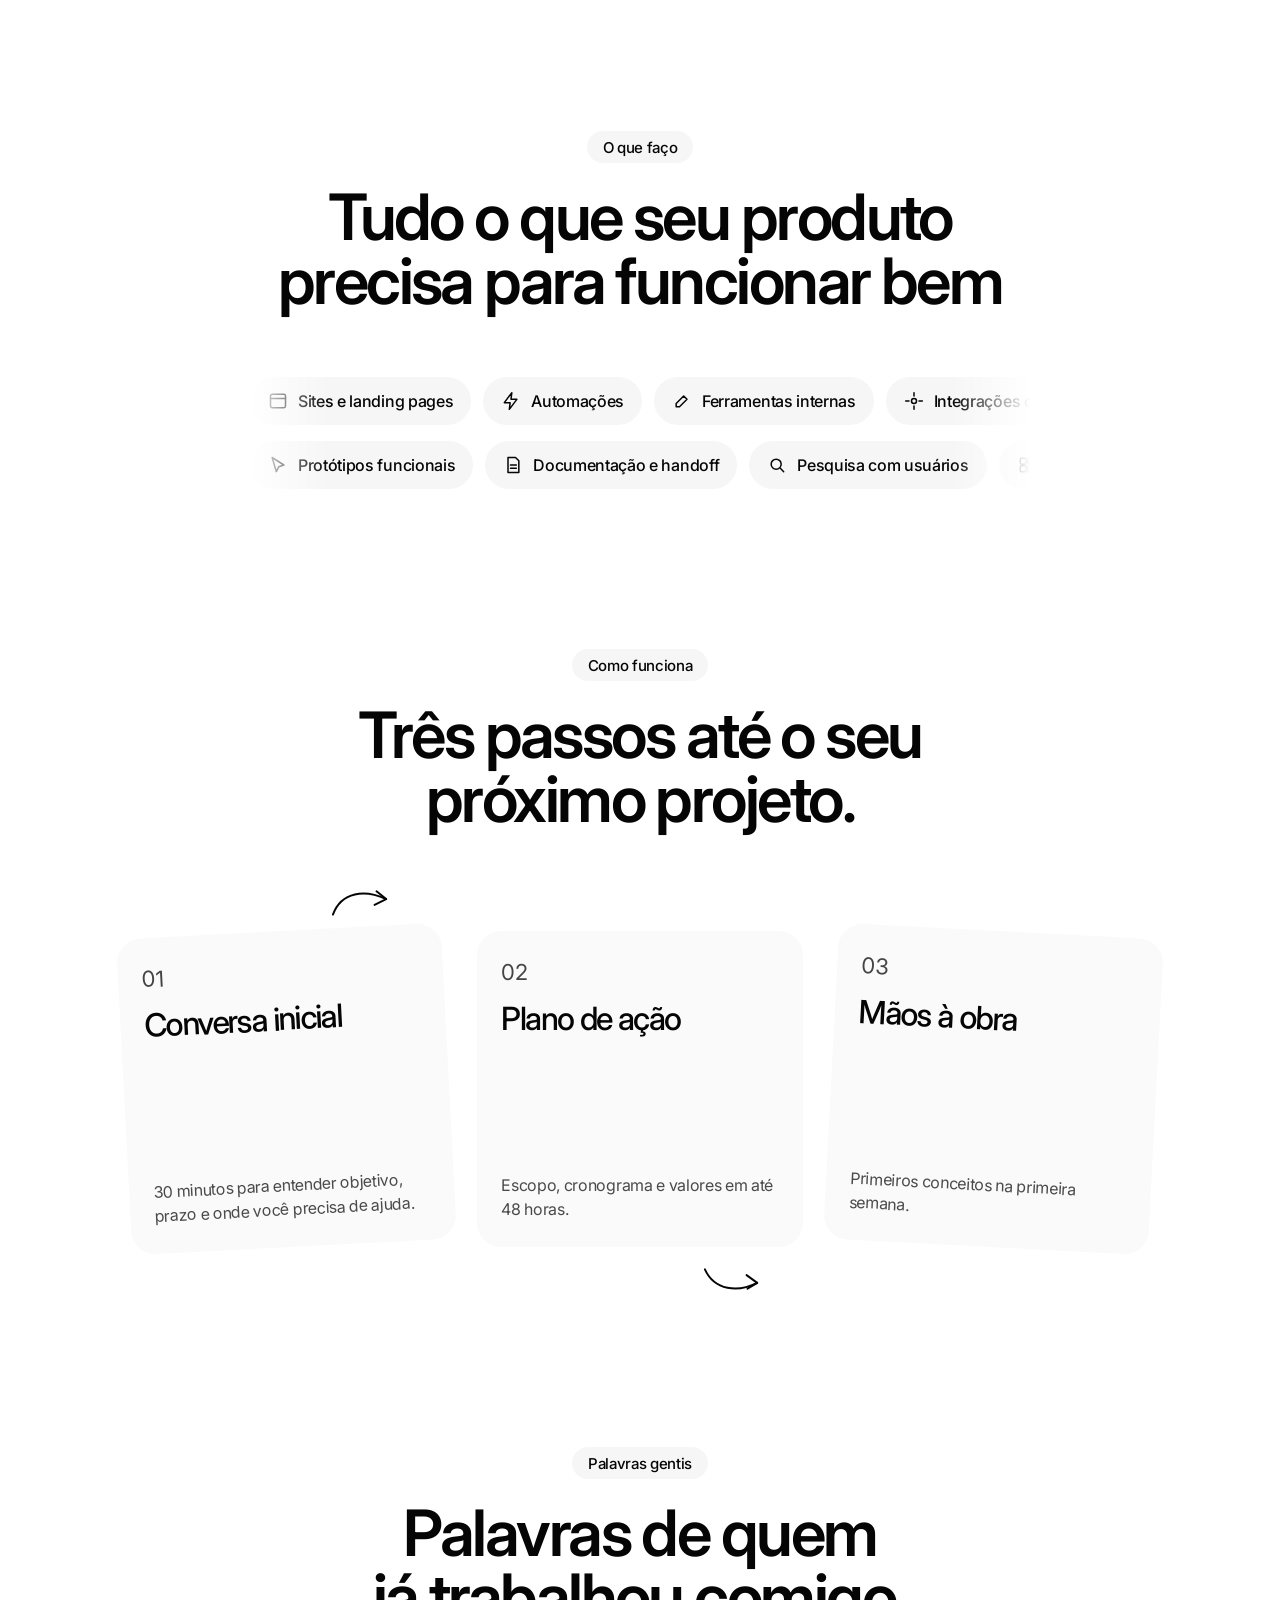
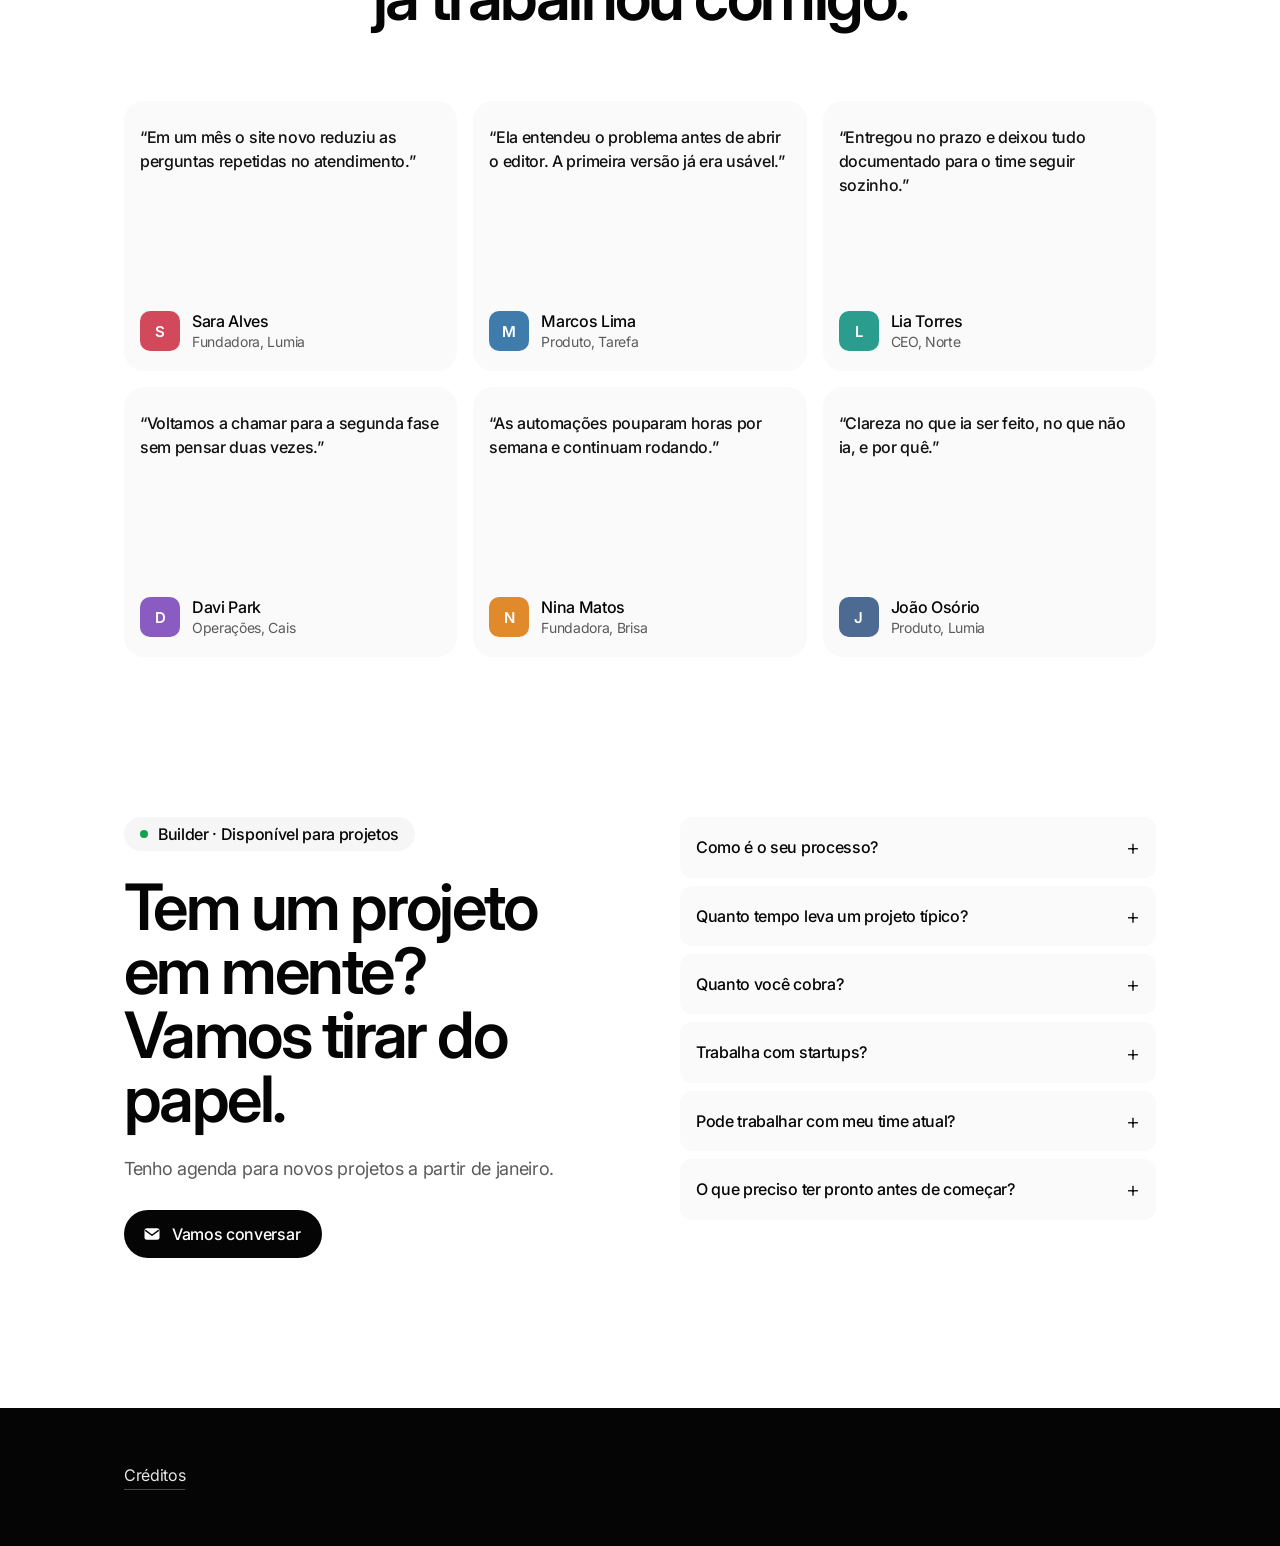
==== commit 39f86f23: "Site de exemplo: botao de contato unico, cargo Builder, marcas da stack, feedback por elevacao nos c" ====
--- a/site/index.html
+++ b/site/index.html
@@ -1 +1 @@
-<!doctype html><html lang="pt-BR"><head><meta charset="utf-8"><meta name="viewport" content="width=device-width,initial-scale=1"><title>Joana Teste · Builder de produtos digitais</title><meta name="description" content="Portfólio de Joana Teste, persona fictícia de exemplo."><link rel="preconnect" href="https://fonts.googleapis.com"><link rel="preconnect" href="https://fonts.gstatic.com" crossorigin><link href="https://fonts.googleapis.com/css2?family=Inter:wght@400;500;600&display=swap" rel="stylesheet"><link rel="stylesheet" href="style.css"><script>document.documentElement.classList.add("js")</script></head><body><header><div class="w"><a class="who" href="index.html"><img src="img/joana.jpg" alt="Joana Teste" width="44" height="44"><span><b>Joana Teste</b><small>Porto Alegre · BRT</small></span></a><div class="nvw"><nav id="nv"><a href="projetos.html">Projetos</a><a href="sobre.html">Sobre mim</a><a href="index.html#depoimentos">Depoimentos</a><a class="pill" href="mailto:joana@exemplo.com"><svg viewBox="0 0 24 24" aria-hidden="true"><circle cx="12" cy="12" r="10" fill="#2aa3df"/><path d="M6.5 12.2l9.8-4c.5-.2.9.1.7.8l-1.6 7.6c-.1.6-.5.7-1 .4l-2.5-1.8-1.2 1.2c-.1.1-.3.2-.5.2l.2-2.6 4.7-4.2c.2-.2 0-.3-.3-.1l-5.8 3.7-2.5-.8c-.5-.2-.5-.5.1-.8z" fill="#fff"/></svg>Vamos conversar</a></nav><button class="bg" aria-label="Menu" aria-expanded="false"><i></i><i></i></button></div></div></header><main><section class="w hero"><span class="tag"><i></i>Disponível para projetos</span><h1>Construo o que vira produto de verdade</h1><p class="sub">Ajudo times pequenos a transformar contexto solto em sites, automações e ferramentas que funcionam.</p><div class="cta"><a class="btn" href="mailto:joana@exemplo.com"><svg viewBox="0 0 24 24" aria-hidden="true"><rect x="3" y="4" width="18" height="17" rx="3" fill="#fff"/><path d="M3 10h18" stroke="#050505" stroke-width="2"/><rect x="3" y="4" width="18" height="6" rx="3" fill="#34a853"/><rect x="7" y="13" width="4" height="4" rx="1" fill="#4285f4"/></svg>Agendar conversa</a><a class="btn lt" href="mailto:joana@exemplo.com"><svg viewBox="0 0 24 24" aria-hidden="true"><circle cx="12" cy="12" r="10" fill="#2aa3df"/><path d="M6.5 12.2l9.8-4c.5-.2.9.1.7.8l-1.6 7.6c-.1.6-.5.7-1 .4l-2.5-1.8-1.2 1.2c-.1.1-.3.2-.5.2l.2-2.6 4.7-4.2c.2-.2 0-.3-.3-.1l-5.8 3.7-2.5-.8c-.5-.2-.5-.5.1-.8z" fill="#fff"/></svg>Vamos conversar</a></div></section><div class="hero-after"><div class="mq logos"><div class="tr"><div class="g"><span><svg viewBox="0 0 24 24"><circle cx="12" cy="12" r="9"/></svg>Lumia</span><span><svg viewBox="0 0 24 24"><path d="M9 3h6v6h6v6h-6v6H9v-6H3V9h6z"/></svg>Tarefa</span><span><svg viewBox="0 0 24 24"><path d="M12 2l7 20-7-5-7 5z"/></svg>Norte</span><span><svg viewBox="0 0 24 24"><path d="M3 20L12 3l9 17z"/></svg>Cais</span><span><svg viewBox="0 0 24 24"><path d="M3 8c6-6 12 6 18 0v4c-6 6-12-6-18 0z"/></svg>Brisa</span><span><svg viewBox="0 0 24 24"><rect x="4" y="4" width="16" height="16" rx="5"/></svg>Flux</span></div><div class="g" aria-hidden="true"><span><svg viewBox="0 0 24 24"><circle cx="12" cy="12" r="9"/></svg>Lumia</span><span><svg viewBox="0 0 24 24"><path d="M9 3h6v6h6v6h-6v6H9v-6H3V9h6z"/></svg>Tarefa</span><span><svg viewBox="0 0 24 24"><path d="M12 2l7 20-7-5-7 5z"/></svg>Norte</span><span><svg viewBox="0 0 24 24"><path d="M3 20L12 3l9 17z"/></svg>Cais</span><span><svg viewBox="0 0 24 24"><path d="M3 8c6-6 12 6 18 0v4c-6 6-12-6-18 0z"/></svg>Brisa</span><span><svg viewBox="0 0 24 24"><rect x="4" y="4" width="16" height="16" rx="5"/></svg>Flux</span></div></div></div></div><div class="mq full strip hero-after"><div class="tr slow"><div class="g"><div class="tile cv" style="width:420px;background-image:url(img/p1.jpg)"><div class="win" style="width:72%"><h4>Biblioteca Prisma</h4><div class="r"><span>Botões</span><b>12 variações</b></div><div class="r"><span>Formulários</span><b>9</b></div><div class="r"><span>Tabelas</span><b>6</b></div></div></div><div class="tile cv" style="width:330px;background-image:url(img/p2.jpg)"><div class="win" style="width:72%"><h4>Pix agendado</h4><div class="r"><span>Valor</span><b>R$ 250,00</b></div><div class="r"><span>Data</span><b>todo dia 5</b></div><div class="r"><span>Conversão</span><b>+18%</b></div></div></div><div class="tile cv" style="width:440px;background-image:url(img/p3.jpg)"><div class="win" style="width:72%"><div class="dots"><i></i><i></i><i></i></div><code><u>pesquisa</u> = <em>Entrevistas</em>(12)<br><u>pesquisa</u>.agrupar(<s>"dores"</s>)<br><u>pesquisa</u>.priorizar()</code></div></div><div class="tile cv" style="width:320px;background-image:url(img/p4.jpg)"><div class="win" style="width:72%"><h4>Do arquivo ao site</h4><div class="tree"><b>raw/</b> fontes<br><b>concepts/</b> wiki<br><b>site/</b> HTML</div></div></div><div class="tile cv" style="width:400px;background-image:url(img/p5.jpg)"><div class="win" style="width:72%"><h4>Painel de metas</h4><div class="r"><span>Esta semana</span><b>8 de 10</b></div><div class="r"><span>Atrasadas</span><b>1</b></div></div></div><div class="tile cv" style="width:340px;background-image:url(img/p1.jpg)"><div class="win" style="width:72%"><h4>Fila de tarefas</h4><div class="r"><span>Em revisão</span><b>3</b></div><div class="r"><span>Prontas</span><b>12</b></div></div></div></div><div class="g" aria-hidden="true"><div class="tile cv" style="width:420px;background-image:url(img/p1.jpg)"><div class="win" style="width:72%"><h4>Biblioteca Prisma</h4><div class="r"><span>Botões</span><b>12 variações</b></div><div class="r"><span>Formulários</span><b>9</b></div><div class="r"><span>Tabelas</span><b>6</b></div></div></div><div class="tile cv" style="width:330px;background-image:url(img/p2.jpg)"><div class="win" style="width:72%"><h4>Pix agendado</h4><div class="r"><span>Valor</span><b>R$ 250,00</b></div><div class="r"><span>Data</span><b>todo dia 5</b></div><div class="r"><span>Conversão</span><b>+18%</b></div></div></div><div class="tile cv" style="width:440px;background-image:url(img/p3.jpg)"><div class="win" style="width:72%"><div class="dots"><i></i><i></i><i></i></div><code><u>pesquisa</u> = <em>Entrevistas</em>(12)<br><u>pesquisa</u>.agrupar(<s>"dores"</s>)<br><u>pesquisa</u>.priorizar()</code></div></div><div class="tile cv" style="width:320px;background-image:url(img/p4.jpg)"><div class="win" style="width:72%"><h4>Do arquivo ao site</h4><div class="tree"><b>raw/</b> fontes<br><b>concepts/</b> wiki<br><b>site/</b> HTML</div></div></div><div class="tile cv" style="width:400px;background-image:url(img/p5.jpg)"><div class="win" style="width:72%"><h4>Painel de metas</h4><div class="r"><span>Esta semana</span><b>8 de 10</b></div><div class="r"><span>Atrasadas</span><b>1</b></div></div></div><div class="tile cv" style="width:340px;background-image:url(img/p1.jpg)"><div class="win" style="width:72%"><h4>Fila de tarefas</h4><div class="r"><span>Em revisão</span><b>3</b></div><div class="r"><span>Prontas</span><b>12</b></div></div></div></div></div></div><section class="w sec" id="projetos"><div class="head" data-rv><span class="tag">Projetos selecionados</span><h2>Projetos feitos com estratégia,<br>finalizados com cuidado.</h2></div><div class="grid"><a class="card" href="projeto-biblioteca-prisma.html" data-rv><div class="cv" style="background-image:url(img/p1.jpg);"><div class="win"><h4>Biblioteca Prisma</h4><div class="r"><span>Botões</span><b>12 variações</b></div><div class="r"><span>Formulários</span><b>9</b></div><div class="r"><span>Tabelas</span><b>6</b></div></div></div><h3>Biblioteca Prisma</h3><p>Sistema interno</p></a><a class="card" href="projeto-app-pagamentos.html" data-rv><div class="cv" style="background-image:url(img/p2.jpg);"><div class="win"><h4>Pix agendado</h4><div class="r"><span>Valor</span><b>R$ 250,00</b></div><div class="r"><span>Data</span><b>todo dia 5</b></div><div class="r"><span>Conversão</span><b>+18%</b></div></div></div><h3>App Pagamentos</h3><p>Produto digital</p></a><a class="card" href="projeto-pesquisa-prisma.html" data-rv><div class="cv" style="background-image:url(img/p3.jpg);"><div class="win"><div class="dots"><i></i><i></i><i></i></div><code><u>pesquisa</u> = <em>Entrevistas</em>(12)<br><u>pesquisa</u>.agrupar(<s>"dores"</s>)<br><u>pesquisa</u>.priorizar()</code></div></div><h3>Pesquisa de uso do Prisma</h3><p>Pesquisa com usuários</p></a><a class="card" href="projeto-seed-de-wiki.html" data-rv><div class="cv" style="background-image:url(img/p4.jpg);"><div class="win"><h4>Do arquivo ao site</h4><div class="tree"><b>raw/</b> fontes<br><b>concepts/</b> wiki<br><b>site/</b> HTML</div></div></div><h3>Seed de wiki para oficina</h3><p>Projeto próprio</p></a></div></section><section class="w sec" id="sobre"><div class="about"><div data-rv><span class="tag">Sobre</span><h2>Oi, eu sou<br>Joana Teste</h2><p>Builder com 6 anos de experiência criando produtos digitais e automações para times pequenos e empresas de tecnologia.</p><div class="stats"><div><b>6 anos</b><span>de experiência</span></div><div><b>40+</b><span>projetos entregues</span></div></div></div><div class="ph" data-rv><img src="img/joana.jpg" alt="Retrato de Joana Teste" loading="lazy"></div></div></section><section class="w sec"><div class="head" data-rv><span class="tag">O que faço</span><h2>Tudo o que seu produto<br>precisa para funcionar bem</h2></div><div class="svc" data-rv><div class="mq "><div class="tr slow"><div class="g"><span class="chip"><svg viewBox="0 0 24 24" fill="none" stroke="currentColor" stroke-width="1.8" stroke-linecap="round" stroke-linejoin="round" aria-hidden="true"><rect x="3" y="4" width="18" height="16" rx="2"/><path d="M3 9h18"/></svg>Sites e landing pages</span><span class="chip"><svg viewBox="0 0 24 24" fill="none" stroke="currentColor" stroke-width="1.8" stroke-linecap="round" stroke-linejoin="round" aria-hidden="true"><path d="M13 2L4 14h7l-1 8 9-12h-7z"/></svg>Automações</span><span class="chip"><svg viewBox="0 0 24 24" fill="none" stroke="currentColor" stroke-width="1.8" stroke-linecap="round" stroke-linejoin="round" aria-hidden="true"><path d="M14 6l4 4-9 9H5v-4z"/></svg>Ferramentas internas</span><span class="chip"><svg viewBox="0 0 24 24" fill="none" stroke="currentColor" stroke-width="1.8" stroke-linecap="round" stroke-linejoin="round" aria-hidden="true"><circle cx="12" cy="12" r="3"/><path d="M12 2v4M12 18v4M2 12h4M18 12h4"/></svg>Integrações com IA</span><span class="chip"><svg viewBox="0 0 24 24" fill="none" stroke="currentColor" stroke-width="1.8" stroke-linecap="round" stroke-linejoin="round" aria-hidden="true"><path d="M5 3l14 9-6 2-3 6z"/></svg>Protótipos funcionais</span><span class="chip"><svg viewBox="0 0 24 24" fill="none" stroke="currentColor" stroke-width="1.8" stroke-linecap="round" stroke-linejoin="round" aria-hidden="true"><path d="M6 3h9l4 4v14H6z"/><path d="M9 12h7M9 16h7"/></svg>Documentação e handoff</span><span class="chip"><svg viewBox="0 0 24 24" fill="none" stroke="currentColor" stroke-width="1.8" stroke-linecap="round" stroke-linejoin="round" aria-hidden="true"><circle cx="11" cy="11" r="6"/><path d="M20 20l-4-4"/></svg>Pesquisa com usuários</span><span class="chip"><svg viewBox="0 0 24 24" fill="none" stroke="currentColor" stroke-width="1.8" stroke-linecap="round" stroke-linejoin="round" aria-hidden="true"><rect x="4" y="4" width="7" height="7" rx="1.5"/><rect x="13" y="4" width="7" height="7" rx="1.5"/><rect x="4" y="13" width="7" height="7" rx="1.5"/><rect x="13" y="13" width="7" height="7" rx="1.5"/></svg>Design de sistema</span></div><div class="g" aria-hidden="true"><span class="chip"><svg viewBox="0 0 24 24" fill="none" stroke="currentColor" stroke-width="1.8" stroke-linecap="round" stroke-linejoin="round" aria-hidden="true"><rect x="3" y="4" width="18" height="16" rx="2"/><path d="M3 9h18"/></svg>Sites e landing pages</span><span class="chip"><svg viewBox="0 0 24 24" fill="none" stroke="currentColor" stroke-width="1.8" stroke-linecap="round" stroke-linejoin="round" aria-hidden="true"><path d="M13 2L4 14h7l-1 8 9-12h-7z"/></svg>Automações</span><span class="chip"><svg viewBox="0 0 24 24" fill="none" stroke="currentColor" stroke-width="1.8" stroke-linecap="round" stroke-linejoin="round" aria-hidden="true"><path d="M14 6l4 4-9 9H5v-4z"/></svg>Ferramentas internas</span><span class="chip"><svg viewBox="0 0 24 24" fill="none" stroke="currentColor" stroke-width="1.8" stroke-linecap="round" stroke-linejoin="round" aria-hidden="true"><circle cx="12" cy="12" r="3"/><path d="M12 2v4M12 18v4M2 12h4M18 12h4"/></svg>Integrações com IA</span><span class="chip"><svg viewBox="0 0 24 24" fill="none" stroke="currentColor" stroke-width="1.8" stroke-linecap="round" stroke-linejoin="round" aria-hidden="true"><path d="M5 3l14 9-6 2-3 6z"/></svg>Protótipos funcionais</span><span class="chip"><svg viewBox="0 0 24 24" fill="none" stroke="currentColor" stroke-width="1.8" stroke-linecap="round" stroke-linejoin="round" aria-hidden="true"><path d="M6 3h9l4 4v14H6z"/><path d="M9 12h7M9 16h7"/></svg>Documentação e handoff</span><span class="chip"><svg viewBox="0 0 24 24" fill="none" stroke="currentColor" stroke-width="1.8" stroke-linecap="round" stroke-linejoin="round" aria-hidden="true"><circle cx="11" cy="11" r="6"/><path d="M20 20l-4-4"/></svg>Pesquisa com usuários</span><span class="chip"><svg viewBox="0 0 24 24" fill="none" stroke="currentColor" stroke-width="1.8" stroke-linecap="round" stroke-linejoin="round" aria-hidden="true"><rect x="4" y="4" width="7" height="7" rx="1.5"/><rect x="13" y="4" width="7" height="7" rx="1.5"/><rect x="4" y="13" width="7" height="7" rx="1.5"/><rect x="13" y="13" width="7" height="7" rx="1.5"/></svg>Design de sistema</span></div></div></div><div class="mq rev"><div class="tr slow"><div class="g"><span class="chip"><svg viewBox="0 0 24 24" fill="none" stroke="currentColor" stroke-width="1.8" stroke-linecap="round" stroke-linejoin="round" aria-hidden="true"><path d="M5 3l14 9-6 2-3 6z"/></svg>Protótipos funcionais</span><span class="chip"><svg viewBox="0 0 24 24" fill="none" stroke="currentColor" stroke-width="1.8" stroke-linecap="round" stroke-linejoin="round" aria-hidden="true"><path d="M6 3h9l4 4v14H6z"/><path d="M9 12h7M9 16h7"/></svg>Documentação e handoff</span><span class="chip"><svg viewBox="0 0 24 24" fill="none" stroke="currentColor" stroke-width="1.8" stroke-linecap="round" stroke-linejoin="round" aria-hidden="true"><circle cx="11" cy="11" r="6"/><path d="M20 20l-4-4"/></svg>Pesquisa com usuários</span><span class="chip"><svg viewBox="0 0 24 24" fill="none" stroke="currentColor" stroke-width="1.8" stroke-linecap="round" stroke-linejoin="round" aria-hidden="true"><rect x="4" y="4" width="7" height="7" rx="1.5"/><rect x="13" y="4" width="7" height="7" rx="1.5"/><rect x="4" y="13" width="7" height="7" rx="1.5"/><rect x="13" y="13" width="7" height="7" rx="1.5"/></svg>Design de sistema</span><span class="chip"><svg viewBox="0 0 24 24" fill="none" stroke="currentColor" stroke-width="1.8" stroke-linecap="round" stroke-linejoin="round" aria-hidden="true"><rect x="3" y="4" width="18" height="16" rx="2"/><path d="M3 9h18"/></svg>Sites e landing pages</span><span class="chip"><svg viewBox="0 0 24 24" fill="none" stroke="currentColor" stroke-width="1.8" stroke-linecap="round" stroke-linejoin="round" aria-hidden="true"><path d="M13 2L4 14h7l-1 8 9-12h-7z"/></svg>Automações</span><span class="chip"><svg viewBox="0 0 24 24" fill="none" stroke="currentColor" stroke-width="1.8" stroke-linecap="round" stroke-linejoin="round" aria-hidden="true"><path d="M14 6l4 4-9 9H5v-4z"/></svg>Ferramentas internas</span><span class="chip"><svg viewBox="0 0 24 24" fill="none" stroke="currentColor" stroke-width="1.8" stroke-linecap="round" stroke-linejoin="round" aria-hidden="true"><circle cx="12" cy="12" r="3"/><path d="M12 2v4M12 18v4M2 12h4M18 12h4"/></svg>Integrações com IA</span></div><div class="g" aria-hidden="true"><span class="chip"><svg viewBox="0 0 24 24" fill="none" stroke="currentColor" stroke-width="1.8" stroke-linecap="round" stroke-linejoin="round" aria-hidden="true"><path d="M5 3l14 9-6 2-3 6z"/></svg>Protótipos funcionais</span><span class="chip"><svg viewBox="0 0 24 24" fill="none" stroke="currentColor" stroke-width="1.8" stroke-linecap="round" stroke-linejoin="round" aria-hidden="true"><path d="M6 3h9l4 4v14H6z"/><path d="M9 12h7M9 16h7"/></svg>Documentação e handoff</span><span class="chip"><svg viewBox="0 0 24 24" fill="none" stroke="currentColor" stroke-width="1.8" stroke-linecap="round" stroke-linejoin="round" aria-hidden="true"><circle cx="11" cy="11" r="6"/><path d="M20 20l-4-4"/></svg>Pesquisa com usuários</span><span class="chip"><svg viewBox="0 0 24 24" fill="none" stroke="currentColor" stroke-width="1.8" stroke-linecap="round" stroke-linejoin="round" aria-hidden="true"><rect x="4" y="4" width="7" height="7" rx="1.5"/><rect x="13" y="4" width="7" height="7" rx="1.5"/><rect x="4" y="13" width="7" height="7" rx="1.5"/><rect x="13" y="13" width="7" height="7" rx="1.5"/></svg>Design de sistema</span><span class="chip"><svg viewBox="0 0 24 24" fill="none" stroke="currentColor" stroke-width="1.8" stroke-linecap="round" stroke-linejoin="round" aria-hidden="true"><rect x="3" y="4" width="18" height="16" rx="2"/><path d="M3 9h18"/></svg>Sites e landing pages</span><span class="chip"><svg viewBox="0 0 24 24" fill="none" stroke="currentColor" stroke-width="1.8" stroke-linecap="round" stroke-linejoin="round" aria-hidden="true"><path d="M13 2L4 14h7l-1 8 9-12h-7z"/></svg>Automações</span><span class="chip"><svg viewBox="0 0 24 24" fill="none" stroke="currentColor" stroke-width="1.8" stroke-linecap="round" stroke-linejoin="round" aria-hidden="true"><path d="M14 6l4 4-9 9H5v-4z"/></svg>Ferramentas internas</span><span class="chip"><svg viewBox="0 0 24 24" fill="none" stroke="currentColor" stroke-width="1.8" stroke-linecap="round" stroke-linejoin="round" aria-hidden="true"><circle cx="12" cy="12" r="3"/><path d="M12 2v4M12 18v4M2 12h4M18 12h4"/></svg>Integrações com IA</span></div></div></div></div></section><section class="w sec" id="processo"><div class="head" data-rv><span class="tag">Como funciona</span><h2>Três passos até o seu<br>próximo projeto.</h2></div><div class="steps"><svg class="arw t" viewBox="0 0 64 34"><path d="M3 30C12 6 36 4 58 14"/><path d="M48 6l10 8-12 6"/></svg><div class="step" data-rv><div><em>01</em><h3>Conversa inicial</h3></div><p>30 minutos para entender objetivo, prazo e onde você precisa de ajuda.</p></div><div class="step" data-rv><div><em>02</em><h3>Plano de ação</h3></div><p>Escopo, cronograma e valores em até 48 horas.</p></div><div class="step" data-rv><div><em>03</em><h3>Mãos à obra</h3></div><p>Primeiros conceitos na primeira semana.</p></div><svg class="arw b" viewBox="0 0 64 34"><path d="M3 8c10 22 34 24 54 14"/><path d="M47 28l10-6-11-8"/></svg></div></section><section class="w sec c" id="depoimentos"><div class="head" data-rv><span class="tag">Palavras gentis</span><h2>Palavras de quem<br>já trabalhou comigo.</h2></div><div class="testi"><div data-rv><p>“Em um mês o site novo reduziu as perguntas repetidas no atendimento.”</p><div class="by"><i style="background:#d1495b">S</i><span><b>Sara Alves</b><small>Fundadora, Lumia</small></span></div></div><div data-rv><p>“Ela entendeu o problema antes de abrir o editor. A primeira versão já era usável.”</p><div class="by"><i style="background:#3f7cac">M</i><span><b>Marcos Lima</b><small>Produto, Tarefa</small></span></div></div><div data-rv><p>“Entregou no prazo e deixou tudo documentado para o time seguir sozinho.”</p><div class="by"><i style="background:#2a9d8f">L</i><span><b>Lia Torres</b><small>CEO, Norte</small></span></div></div><div data-rv><p>“Voltamos a chamar para a segunda fase sem pensar duas vezes.”</p><div class="by"><i style="background:#8a5cc2">D</i><span><b>Davi Park</b><small>Operações, Cais</small></span></div></div><div data-rv><p>“As automações pouparam horas por semana e continuam rodando.”</p><div class="by"><i style="background:#e08a2c">N</i><span><b>Nina Matos</b><small>Fundadora, Brisa</small></span></div></div><div data-rv><p>“Clareza no que ia ser feito, no que não ia, e por quê.”</p><div class="by"><i style="background:#4c6a92">J</i><span><b>João Osório</b><small>Produto, Lumia</small></span></div></div></div></section><section class="w sec ctab" id="contato"><div data-rv><span class="tag"><i></i>Builder de produtos · Disponível para projetos</span><h2>Tem um projeto em mente? Vamos tirar do papel.</h2><p>Tenho agenda para novos projetos a partir de janeiro.</p><div class="cta" style="justify-content:flex-start"><a class="btn" href="mailto:joana@exemplo.com"><svg viewBox="0 0 24 24" aria-hidden="true"><rect x="3" y="4" width="18" height="17" rx="3" fill="#fff"/><path d="M3 10h18" stroke="#050505" stroke-width="2"/><rect x="3" y="4" width="18" height="6" rx="3" fill="#34a853"/><rect x="7" y="13" width="4" height="4" rx="1" fill="#4285f4"/></svg>Agendar conversa</a><a class="btn lt" href="mailto:joana@exemplo.com"><svg viewBox="0 0 24 24" aria-hidden="true"><circle cx="12" cy="12" r="10" fill="#2aa3df"/><path d="M6.5 12.2l9.8-4c.5-.2.9.1.7.8l-1.6 7.6c-.1.6-.5.7-1 .4l-2.5-1.8-1.2 1.2c-.1.1-.3.2-.5.2l.2-2.6 4.7-4.2c.2-.2 0-.3-.3-.1l-5.8 3.7-2.5-.8c-.5-.2-.5-.5.1-.8z" fill="#fff"/></svg>Vamos conversar</a></div></div><div class="faq" data-rv><details><summary>Como é o seu processo?</summary><p>Conversa inicial, escopo por escrito, entregas curtas e revisão a cada etapa.</p></details><details><summary>Quanto tempo leva um projeto típico?</summary><p>Depende do escopo. Os prazos aqui são de exemplo.</p></details><details><summary>Quanto você cobra?</summary><p>Texto de exemplo para valores.</p></details><details><summary>Trabalha com startups?</summary><p>Texto de exemplo.</p></details><details><summary>Pode trabalhar com meu time atual?</summary><p>Texto de exemplo.</p></details><details><summary>O que preciso ter pronto antes de começar?</summary><p>Texto de exemplo.</p></details></div></section></main><footer><div class="w"><a href="https://github.com/eusouakell/wiki-seed/blob/main/CREDITOS.md">Créditos</a></div></footer><script src="site.js"></script></body></html>+<!doctype html><html lang="pt-BR"><head><meta charset="utf-8"><meta name="viewport" content="width=device-width,initial-scale=1"><title>Joana Teste · Builder</title><meta name="description" content="Portfólio de Joana Teste, persona fictícia de exemplo."><link rel="preconnect" href="https://fonts.googleapis.com"><link rel="preconnect" href="https://fonts.gstatic.com" crossorigin><link href="https://fonts.googleapis.com/css2?family=Inter:wght@400;500;600&display=swap" rel="stylesheet"><link rel="stylesheet" href="style.css"><script>document.documentElement.classList.add("js")</script></head><body><header><div class="w"><a class="who" href="index.html"><img src="img/joana.jpg" alt="Joana Teste" width="44" height="44"><span><b>Joana Teste</b><small>Porto Alegre · BRT</small></span></a><div class="nvw"><nav id="nv"><a href="projetos.html">Projetos</a><a href="sobre.html">Sobre mim</a><a href="index.html#depoimentos">Depoimentos</a><a class="pill" href="mailto:joana@exemplo.com"><svg viewBox="0 0 24 24" aria-hidden="true"><rect x="3" y="5" width="18" height="14" rx="3" fill="#050505"/><path d="M4.5 8l7.5 5.5L19.5 8" fill="none" stroke="#fff" stroke-width="1.8" stroke-linecap="round" stroke-linejoin="round"/></svg>Vamos conversar</a></nav><button class="bg" aria-label="Menu" aria-expanded="false"><i></i><i></i></button></div></div></header><main><section class="w hero"><span class="tag"><i></i>Disponível para projetos</span><h1>Construo o que vira produto de verdade</h1><p class="sub">Ajudo times pequenos a transformar contexto solto em sites, automações e ferramentas que funcionam.</p><div class="cta"><a class="btn" href="mailto:joana@exemplo.com"><svg viewBox="0 0 24 24" aria-hidden="true"><rect x="3" y="5" width="18" height="14" rx="3" fill="#fff"/><path d="M4.5 8l7.5 5.5L19.5 8" fill="none" stroke="#050505" stroke-width="1.8" stroke-linecap="round" stroke-linejoin="round"/></svg>Vamos conversar</a></div></section><div class="hero-after"><div class="mq logos"><div class="tr"><div class="g"><span><svg viewBox="0 0 24 24" aria-hidden="true"><path d="M15.852 8.981h-4.588V0h4.588c2.476 0 4.49 2.014 4.49 4.49s-2.014 4.491-4.49 4.491zM12.735 7.51h3.117c1.665 0 3.019-1.355 3.019-3.019s-1.355-3.019-3.019-3.019h-3.117V7.51zm0 1.471H8.148c-2.476 0-4.49-2.014-4.49-4.49S5.672 0 8.148 0h4.588v8.981zm-4.587-7.51c-1.665 0-3.019 1.355-3.019 3.019s1.354 3.02 3.019 3.02h3.117V1.471H8.148zm4.587 15.019H8.148c-2.476 0-4.49-2.014-4.49-4.49s2.014-4.49 4.49-4.49h4.588v8.98zM8.148 8.981c-1.665 0-3.019 1.355-3.019 3.019s1.355 3.019 3.019 3.019h3.117V8.981H8.148zM8.172 24c-2.489 0-4.515-2.014-4.515-4.49s2.014-4.49 4.49-4.49h4.588v4.441c0 2.503-2.047 4.539-4.563 4.539zm-.024-7.51a3.023 3.023 0 0 0-3.019 3.019c0 1.665 1.365 3.019 3.044 3.019 1.705 0 3.093-1.376 3.093-3.068v-2.97H8.148zm7.704 0h-.098c-2.476 0-4.49-2.014-4.49-4.49s2.014-4.49 4.49-4.49h.098c2.476 0 4.49 2.014 4.49 4.49s-2.014 4.49-4.49 4.49zm-.097-7.509c-1.665 0-3.019 1.355-3.019 3.019s1.355 3.019 3.019 3.019h.098c1.665 0 3.019-1.355 3.019-3.019s-1.355-3.019-3.019-3.019h-.098z"/></svg>Figma</span><span><svg viewBox="0 0 24 24" aria-hidden="true"><path d="M17.392 0H13.9L17 4.808 10.444 0H6.949l3.102 6.3L3.494 0H0l3.05 8.131L0 24h3.494L10.05 6.985 6.949 24h3.494L17 5.494 13.899 24h3.493L24 3.672 17.392 0z"/></svg>Miro</span><span><svg viewBox="0 0 24 24" aria-hidden="true"><path d="M1.126 16.547c-1.5013-1.4881-1.5013-3.9009 0-5.389l4.0778-4.042c1.2692-1.258 3.205-1.4525 4.6803-.5836.4564.2687.4524.8852.077 1.2573-.3753.372-.988.34-1.4975.1923-.6524-.1891-1.386-.0287-1.9006.4813l-4.0777 4.0419a1.8935 1.8935 0 0 0 0 2.6945c.7506.744 1.9678.744 2.7184 0l8.1555-8.0836c1.5014-1.4882 3.9355-1.4882 5.437 0l4.0778 4.0418c1.5013 1.4881 1.5013 3.901 0 5.389-1.5014 1.4882-3.9356 1.4882-5.437 0l-1.3593-1.3472-1.699 1.684c-1.2692 1.258-3.205 1.4526-4.6804.5837-.4563-.2687-.4523-.8852-.077-1.2573.3754-.372.988-.34 1.4975-.1923.6524.1892 1.386.0287 1.9006-.4813l1.7476-1.7322c.724-.7175 1.8975-.7175 2.6214 0l1.4078 1.3954c.7507.744 1.9678.744 2.7186 0a1.8936 1.8936 0 0 0 0-2.6945l-4.0779-4.0419c-.7507-.744-1.9678-.744-2.7185 0L6.563 16.5471c-1.5014 1.4882-3.9356 1.4881-5.437 0"/></svg>Maze</span><span><svg viewBox="0 0 24 24" aria-hidden="true"><path d="M4.459 4.208c.746.606 1.026.56 2.428.466l13.215-.793c.28 0 .047-.28-.046-.326L17.86 1.968c-.42-.326-.981-.7-2.055-.607L3.01 2.295c-.466.046-.56.28-.374.466zm.793 3.08v13.904c0 .747.373 1.027 1.214.98l14.523-.84c.841-.046.935-.56.935-1.167V6.354c0-.606-.233-.933-.748-.887l-15.177.887c-.56.047-.747.327-.747.933zm14.337.745c.093.42 0 .84-.42.888l-.7.14v10.264c-.608.327-1.168.514-1.635.514-.748 0-.935-.234-1.495-.933l-4.577-7.186v6.952L12.21 19s0 .84-1.168.84l-3.222.186c-.093-.186 0-.653.327-.746l.84-.233V9.854L7.822 9.76c-.094-.42.14-1.026.793-1.073l3.456-.233 4.764 7.279v-6.44l-1.215-.139c-.093-.514.28-.887.747-.933zM1.936 1.035l13.31-.98c1.634-.14 2.055-.047 3.082.7l4.249 2.986c.7.513.934.653.934 1.213v16.378c0 1.026-.373 1.634-1.68 1.726l-15.458.934c-.98.047-1.448-.093-1.962-.747l-3.129-4.06c-.56-.747-.793-1.306-.793-1.96V2.667c0-.839.374-1.54 1.447-1.632z"/></svg>Notion</span><span><svg viewBox="0 0 24 24" aria-hidden="true"><path d="M2.886 4.18A11.982 11.982 0 0 1 11.99 0C18.624 0 24 5.376 24 12.009c0 3.64-1.62 6.903-4.18 9.105L2.887 4.18ZM1.817 5.626l16.556 16.556c-.524.33-1.075.62-1.65.866L.951 7.277c.247-.575.537-1.126.866-1.65ZM.322 9.163l14.515 14.515c-.71.172-1.443.282-2.195.322L0 11.358a12 12 0 0 1 .322-2.195Zm-.17 4.862 9.823 9.824a12.02 12.02 0 0 1-9.824-9.824Z"/></svg>Linear</span><span><svg viewBox="0 0 24 24" aria-hidden="true"><path d="M11.571 11.513H0a5.218 5.218 0 0 0 5.232 5.215h2.13v2.057A5.215 5.215 0 0 0 12.575 24V12.518a1.005 1.005 0 0 0-1.005-1.005zm5.723-5.756H5.736a5.215 5.215 0 0 0 5.215 5.214h2.129v2.058a5.218 5.218 0 0 0 5.215 5.214V6.758a1.001 1.001 0 0 0-1.001-1.001zM23.013 0H11.455a5.215 5.215 0 0 0 5.215 5.215h2.129v2.057A5.215 5.215 0 0 0 24 12.483V1.005A1.001 1.001 0 0 0 23.013 0Z"/></svg>Jira</span><span><svg viewBox="0 0 24 24" aria-hidden="true"><path d="M12 .297c-6.63 0-12 5.373-12 12 0 5.303 3.438 9.8 8.205 11.385.6.113.82-.258.82-.577 0-.285-.01-1.04-.015-2.04-3.338.724-4.042-1.61-4.042-1.61C4.422 18.07 3.633 17.7 3.633 17.7c-1.087-.744.084-.729.084-.729 1.205.084 1.838 1.236 1.838 1.236 1.07 1.835 2.809 1.305 3.495.998.108-.776.417-1.305.76-1.605-2.665-.3-5.466-1.332-5.466-5.93 0-1.31.465-2.38 1.235-3.22-.135-.303-.54-1.523.105-3.176 0 0 1.005-.322 3.3 1.23.96-.267 1.98-.399 3-.405 1.02.006 2.04.138 3 .405 2.28-1.552 3.285-1.23 3.285-1.23.645 1.653.24 2.873.12 3.176.765.84 1.23 1.91 1.23 3.22 0 4.61-2.805 5.625-5.475 5.92.42.36.81 1.096.81 2.22 0 1.606-.015 2.896-.015 3.286 0 .315.21.69.825.57C20.565 22.092 24 17.592 24 12.297c0-6.627-5.373-12-12-12"/></svg>GitHub</span><span><svg viewBox="0 0 24 24" aria-hidden="true"><path d="M14.23 12.004a2.236 2.236 0 0 1-2.235 2.236 2.236 2.236 0 0 1-2.236-2.236 2.236 2.236 0 0 1 2.235-2.236 2.236 2.236 0 0 1 2.236 2.236zm2.648-10.69c-1.346 0-3.107.96-4.888 2.622-1.78-1.653-3.542-2.602-4.887-2.602-.41 0-.783.093-1.106.278-1.375.793-1.683 3.264-.973 6.365C1.98 8.917 0 10.42 0 12.004c0 1.59 1.99 3.097 5.043 4.03-.704 3.113-.39 5.588.988 6.38.32.187.69.275 1.102.275 1.345 0 3.107-.96 4.888-2.624 1.78 1.654 3.542 2.603 4.887 2.603.41 0 .783-.09 1.106-.275 1.374-.792 1.683-3.263.973-6.365C22.02 15.096 24 13.59 24 12.004c0-1.59-1.99-3.097-5.043-4.032.704-3.11.39-5.587-.988-6.38-.318-.184-.688-.277-1.092-.278zm-.005 1.09v.006c.225 0 .406.044.558.127.666.382.955 1.835.73 3.704-.054.46-.142.945-.25 1.44-.96-.236-2.006-.417-3.107-.534-.66-.905-1.345-1.727-2.035-2.447 1.592-1.48 3.087-2.292 4.105-2.295zm-9.77.02c1.012 0 2.514.808 4.11 2.28-.686.72-1.37 1.537-2.02 2.442-1.107.117-2.154.298-3.113.538-.112-.49-.195-.964-.254-1.42-.23-1.868.054-3.32.714-3.707.19-.09.4-.127.563-.132zm4.882 3.05c.455.468.91.992 1.36 1.564-.44-.02-.89-.034-1.345-.034-.46 0-.915.01-1.36.034.44-.572.895-1.096 1.345-1.565zM12 8.1c.74 0 1.477.034 2.202.093.406.582.802 1.203 1.183 1.86.372.64.71 1.29 1.018 1.946-.308.655-.646 1.31-1.013 1.95-.38.66-.773 1.288-1.18 1.87-.728.063-1.466.098-2.21.098-.74 0-1.477-.035-2.202-.093-.406-.582-.802-1.204-1.183-1.86-.372-.64-.71-1.29-1.018-1.946.303-.657.646-1.313 1.013-1.954.38-.66.773-1.286 1.18-1.868.728-.064 1.466-.098 2.21-.098zm-3.635.254c-.24.377-.48.763-.704 1.16-.225.39-.435.782-.635 1.174-.265-.656-.49-1.31-.676-1.947.64-.15 1.315-.283 2.015-.386zm7.26 0c.695.103 1.365.23 2.006.387-.18.632-.405 1.282-.66 1.933-.2-.39-.41-.783-.64-1.174-.225-.392-.465-.774-.705-1.146zm3.063.675c.484.15.944.317 1.375.498 1.732.74 2.852 1.708 2.852 2.476-.005.768-1.125 1.74-2.857 2.475-.42.18-.88.342-1.355.493-.28-.958-.646-1.956-1.1-2.98.45-1.017.81-2.01 1.085-2.964zm-13.395.004c.278.96.645 1.957 1.1 2.98-.45 1.017-.812 2.01-1.086 2.964-.484-.15-.944-.318-1.37-.5-1.732-.737-2.852-1.706-2.852-2.474 0-.768 1.12-1.742 2.852-2.476.42-.18.88-.342 1.356-.494zm11.678 4.28c.265.657.49 1.312.676 1.948-.64.157-1.316.29-2.016.39.24-.375.48-.762.705-1.158.225-.39.435-.788.636-1.18zm-9.945.02c.2.392.41.783.64 1.175.23.39.465.772.705 1.143-.695-.102-1.365-.23-2.006-.386.18-.63.406-1.282.66-1.933zM17.92 16.32c.112.493.2.968.254 1.423.23 1.868-.054 3.32-.714 3.708-.147.09-.338.128-.563.128-1.012 0-2.514-.807-4.11-2.28.686-.72 1.37-1.536 2.02-2.44 1.107-.118 2.154-.3 3.113-.54zm-11.83.01c.96.234 2.006.415 3.107.532.66.905 1.345 1.727 2.035 2.446-1.595 1.483-3.092 2.295-4.11 2.295-.22-.005-.406-.05-.553-.132-.666-.38-.955-1.834-.73-3.703.054-.46.142-.944.25-1.438zm4.56.64c.44.02.89.034 1.345.034.46 0 .915-.01 1.36-.034-.44.572-.895 1.095-1.345 1.565-.455-.47-.91-.993-1.36-1.565z"/></svg>React</span><span><svg viewBox="0 0 24 24" aria-hidden="true"><path d="m12 1.608 12 20.784H0Z"/></svg>Vercel</span><span><svg viewBox="0 0 24 24" aria-hidden="true"><path d="M1.125 0C.502 0 0 .502 0 1.125v21.75C0 23.498.502 24 1.125 24h21.75c.623 0 1.125-.502 1.125-1.125V1.125C24 .502 23.498 0 22.875 0zm17.363 9.75c.612 0 1.154.037 1.627.111a6.38 6.38 0 0 1 1.306.34v2.458a3.95 3.95 0 0 0-.643-.361 5.093 5.093 0 0 0-.717-.26 5.453 5.453 0 0 0-1.426-.2c-.3 0-.573.028-.819.086a2.1 2.1 0 0 0-.623.242c-.17.104-.3.229-.393.374a.888.888 0 0 0-.14.49c0 .196.053.373.156.529.104.156.252.304.443.444s.423.276.696.41c.273.135.582.274.926.416.47.197.892.407 1.266.628.374.222.695.473.963.753.268.279.472.598.614.957.142.359.214.776.214 1.253 0 .657-.125 1.21-.373 1.656a3.033 3.033 0 0 1-1.012 1.085 4.38 4.38 0 0 1-1.487.596c-.566.12-1.163.18-1.79.18a9.916 9.916 0 0 1-1.84-.164 5.544 5.544 0 0 1-1.512-.493v-2.63a5.033 5.033 0 0 0 3.237 1.2c.333 0 .624-.03.872-.09.249-.06.456-.144.623-.25.166-.108.29-.234.373-.38a1.023 1.023 0 0 0-.074-1.089 2.12 2.12 0 0 0-.537-.5 5.597 5.597 0 0 0-.807-.444 27.72 27.72 0 0 0-1.007-.436c-.918-.383-1.602-.852-2.053-1.405-.45-.553-.676-1.222-.676-2.005 0-.614.123-1.141.369-1.582.246-.441.58-.804 1.004-1.089a4.494 4.494 0 0 1 1.47-.629 7.536 7.536 0 0 1 1.77-.201zm-15.113.188h9.563v2.166H9.506v9.646H6.789v-9.646H3.375z"/></svg>TypeScript</span><span><svg viewBox="0 0 24 24" aria-hidden="true"><path d="M16.71.243l-.12 2.71a.18.18 0 00.29.15l1.06-.8.9.7a.18.18 0 00.28-.14l-.1-2.76 1.33-.1a1.2 1.2 0 011.279 1.2v21.596a1.2 1.2 0 01-1.26 1.2l-16.096-.72a1.2 1.2 0 01-1.15-1.16l-.75-19.797a1.2 1.2 0 011.13-1.27L16.7.222zM13.64 9.3c0 .47 3.16.24 3.59-.08 0-3.2-1.72-4.89-4.859-4.89-3.15 0-4.899 1.72-4.899 4.29 0 4.45 5.999 4.53 5.999 6.959 0 .7-.32 1.1-1.05 1.1-.96 0-1.35-.49-1.3-2.16 0-.36-3.649-.48-3.769 0-.27 4.03 2.23 5.2 5.099 5.2 2.79 0 4.969-1.49 4.969-4.18 0-4.77-6.099-4.64-6.099-6.999 0-.97.72-1.1 1.13-1.1.45 0 1.25.07 1.19 1.87z"/></svg>Storybook</span></div><div class="g" aria-hidden="true"><span><svg viewBox="0 0 24 24" aria-hidden="true"><path d="M15.852 8.981h-4.588V0h4.588c2.476 0 4.49 2.014 4.49 4.49s-2.014 4.491-4.49 4.491zM12.735 7.51h3.117c1.665 0 3.019-1.355 3.019-3.019s-1.355-3.019-3.019-3.019h-3.117V7.51zm0 1.471H8.148c-2.476 0-4.49-2.014-4.49-4.49S5.672 0 8.148 0h4.588v8.981zm-4.587-7.51c-1.665 0-3.019 1.355-3.019 3.019s1.354 3.02 3.019 3.02h3.117V1.471H8.148zm4.587 15.019H8.148c-2.476 0-4.49-2.014-4.49-4.49s2.014-4.49 4.49-4.49h4.588v8.98zM8.148 8.981c-1.665 0-3.019 1.355-3.019 3.019s1.355 3.019 3.019 3.019h3.117V8.981H8.148zM8.172 24c-2.489 0-4.515-2.014-4.515-4.49s2.014-4.49 4.49-4.49h4.588v4.441c0 2.503-2.047 4.539-4.563 4.539zm-.024-7.51a3.023 3.023 0 0 0-3.019 3.019c0 1.665 1.365 3.019 3.044 3.019 1.705 0 3.093-1.376 3.093-3.068v-2.97H8.148zm7.704 0h-.098c-2.476 0-4.49-2.014-4.49-4.49s2.014-4.49 4.49-4.49h.098c2.476 0 4.49 2.014 4.49 4.49s-2.014 4.49-4.49 4.49zm-.097-7.509c-1.665 0-3.019 1.355-3.019 3.019s1.355 3.019 3.019 3.019h.098c1.665 0 3.019-1.355 3.019-3.019s-1.355-3.019-3.019-3.019h-.098z"/></svg>Figma</span><span><svg viewBox="0 0 24 24" aria-hidden="true"><path d="M17.392 0H13.9L17 4.808 10.444 0H6.949l3.102 6.3L3.494 0H0l3.05 8.131L0 24h3.494L10.05 6.985 6.949 24h3.494L17 5.494 13.899 24h3.493L24 3.672 17.392 0z"/></svg>Miro</span><span><svg viewBox="0 0 24 24" aria-hidden="true"><path d="M1.126 16.547c-1.5013-1.4881-1.5013-3.9009 0-5.389l4.0778-4.042c1.2692-1.258 3.205-1.4525 4.6803-.5836.4564.2687.4524.8852.077 1.2573-.3753.372-.988.34-1.4975.1923-.6524-.1891-1.386-.0287-1.9006.4813l-4.0777 4.0419a1.8935 1.8935 0 0 0 0 2.6945c.7506.744 1.9678.744 2.7184 0l8.1555-8.0836c1.5014-1.4882 3.9355-1.4882 5.437 0l4.0778 4.0418c1.5013 1.4881 1.5013 3.901 0 5.389-1.5014 1.4882-3.9356 1.4882-5.437 0l-1.3593-1.3472-1.699 1.684c-1.2692 1.258-3.205 1.4526-4.6804.5837-.4563-.2687-.4523-.8852-.077-1.2573.3754-.372.988-.34 1.4975-.1923.6524.1892 1.386.0287 1.9006-.4813l1.7476-1.7322c.724-.7175 1.8975-.7175 2.6214 0l1.4078 1.3954c.7507.744 1.9678.744 2.7186 0a1.8936 1.8936 0 0 0 0-2.6945l-4.0779-4.0419c-.7507-.744-1.9678-.744-2.7185 0L6.563 16.5471c-1.5014 1.4882-3.9356 1.4881-5.437 0"/></svg>Maze</span><span><svg viewBox="0 0 24 24" aria-hidden="true"><path d="M4.459 4.208c.746.606 1.026.56 2.428.466l13.215-.793c.28 0 .047-.28-.046-.326L17.86 1.968c-.42-.326-.981-.7-2.055-.607L3.01 2.295c-.466.046-.56.28-.374.466zm.793 3.08v13.904c0 .747.373 1.027 1.214.98l14.523-.84c.841-.046.935-.56.935-1.167V6.354c0-.606-.233-.933-.748-.887l-15.177.887c-.56.047-.747.327-.747.933zm14.337.745c.093.42 0 .84-.42.888l-.7.14v10.264c-.608.327-1.168.514-1.635.514-.748 0-.935-.234-1.495-.933l-4.577-7.186v6.952L12.21 19s0 .84-1.168.84l-3.222.186c-.093-.186 0-.653.327-.746l.84-.233V9.854L7.822 9.76c-.094-.42.14-1.026.793-1.073l3.456-.233 4.764 7.279v-6.44l-1.215-.139c-.093-.514.28-.887.747-.933zM1.936 1.035l13.31-.98c1.634-.14 2.055-.047 3.082.7l4.249 2.986c.7.513.934.653.934 1.213v16.378c0 1.026-.373 1.634-1.68 1.726l-15.458.934c-.98.047-1.448-.093-1.962-.747l-3.129-4.06c-.56-.747-.793-1.306-.793-1.96V2.667c0-.839.374-1.54 1.447-1.632z"/></svg>Notion</span><span><svg viewBox="0 0 24 24" aria-hidden="true"><path d="M2.886 4.18A11.982 11.982 0 0 1 11.99 0C18.624 0 24 5.376 24 12.009c0 3.64-1.62 6.903-4.18 9.105L2.887 4.18ZM1.817 5.626l16.556 16.556c-.524.33-1.075.62-1.65.866L.951 7.277c.247-.575.537-1.126.866-1.65ZM.322 9.163l14.515 14.515c-.71.172-1.443.282-2.195.322L0 11.358a12 12 0 0 1 .322-2.195Zm-.17 4.862 9.823 9.824a12.02 12.02 0 0 1-9.824-9.824Z"/></svg>Linear</span><span><svg viewBox="0 0 24 24" aria-hidden="true"><path d="M11.571 11.513H0a5.218 5.218 0 0 0 5.232 5.215h2.13v2.057A5.215 5.215 0 0 0 12.575 24V12.518a1.005 1.005 0 0 0-1.005-1.005zm5.723-5.756H5.736a5.215 5.215 0 0 0 5.215 5.214h2.129v2.058a5.218 5.218 0 0 0 5.215 5.214V6.758a1.001 1.001 0 0 0-1.001-1.001zM23.013 0H11.455a5.215 5.215 0 0 0 5.215 5.215h2.129v2.057A5.215 5.215 0 0 0 24 12.483V1.005A1.001 1.001 0 0 0 23.013 0Z"/></svg>Jira</span><span><svg viewBox="0 0 24 24" aria-hidden="true"><path d="M12 .297c-6.63 0-12 5.373-12 12 0 5.303 3.438 9.8 8.205 11.385.6.113.82-.258.82-.577 0-.285-.01-1.04-.015-2.04-3.338.724-4.042-1.61-4.042-1.61C4.422 18.07 3.633 17.7 3.633 17.7c-1.087-.744.084-.729.084-.729 1.205.084 1.838 1.236 1.838 1.236 1.07 1.835 2.809 1.305 3.495.998.108-.776.417-1.305.76-1.605-2.665-.3-5.466-1.332-5.466-5.93 0-1.31.465-2.38 1.235-3.22-.135-.303-.54-1.523.105-3.176 0 0 1.005-.322 3.3 1.23.96-.267 1.98-.399 3-.405 1.02.006 2.04.138 3 .405 2.28-1.552 3.285-1.23 3.285-1.23.645 1.653.24 2.873.12 3.176.765.84 1.23 1.91 1.23 3.22 0 4.61-2.805 5.625-5.475 5.92.42.36.81 1.096.81 2.22 0 1.606-.015 2.896-.015 3.286 0 .315.21.69.825.57C20.565 22.092 24 17.592 24 12.297c0-6.627-5.373-12-12-12"/></svg>GitHub</span><span><svg viewBox="0 0 24 24" aria-hidden="true"><path d="M14.23 12.004a2.236 2.236 0 0 1-2.235 2.236 2.236 2.236 0 0 1-2.236-2.236 2.236 2.236 0 0 1 2.235-2.236 2.236 2.236 0 0 1 2.236 2.236zm2.648-10.69c-1.346 0-3.107.96-4.888 2.622-1.78-1.653-3.542-2.602-4.887-2.602-.41 0-.783.093-1.106.278-1.375.793-1.683 3.264-.973 6.365C1.98 8.917 0 10.42 0 12.004c0 1.59 1.99 3.097 5.043 4.03-.704 3.113-.39 5.588.988 6.38.32.187.69.275 1.102.275 1.345 0 3.107-.96 4.888-2.624 1.78 1.654 3.542 2.603 4.887 2.603.41 0 .783-.09 1.106-.275 1.374-.792 1.683-3.263.973-6.365C22.02 15.096 24 13.59 24 12.004c0-1.59-1.99-3.097-5.043-4.032.704-3.11.39-5.587-.988-6.38-.318-.184-.688-.277-1.092-.278zm-.005 1.09v.006c.225 0 .406.044.558.127.666.382.955 1.835.73 3.704-.054.46-.142.945-.25 1.44-.96-.236-2.006-.417-3.107-.534-.66-.905-1.345-1.727-2.035-2.447 1.592-1.48 3.087-2.292 4.105-2.295zm-9.77.02c1.012 0 2.514.808 4.11 2.28-.686.72-1.37 1.537-2.02 2.442-1.107.117-2.154.298-3.113.538-.112-.49-.195-.964-.254-1.42-.23-1.868.054-3.32.714-3.707.19-.09.4-.127.563-.132zm4.882 3.05c.455.468.91.992 1.36 1.564-.44-.02-.89-.034-1.345-.034-.46 0-.915.01-1.36.034.44-.572.895-1.096 1.345-1.565zM12 8.1c.74 0 1.477.034 2.202.093.406.582.802 1.203 1.183 1.86.372.64.71 1.29 1.018 1.946-.308.655-.646 1.31-1.013 1.95-.38.66-.773 1.288-1.18 1.87-.728.063-1.466.098-2.21.098-.74 0-1.477-.035-2.202-.093-.406-.582-.802-1.204-1.183-1.86-.372-.64-.71-1.29-1.018-1.946.303-.657.646-1.313 1.013-1.954.38-.66.773-1.286 1.18-1.868.728-.064 1.466-.098 2.21-.098zm-3.635.254c-.24.377-.48.763-.704 1.16-.225.39-.435.782-.635 1.174-.265-.656-.49-1.31-.676-1.947.64-.15 1.315-.283 2.015-.386zm7.26 0c.695.103 1.365.23 2.006.387-.18.632-.405 1.282-.66 1.933-.2-.39-.41-.783-.64-1.174-.225-.392-.465-.774-.705-1.146zm3.063.675c.484.15.944.317 1.375.498 1.732.74 2.852 1.708 2.852 2.476-.005.768-1.125 1.74-2.857 2.475-.42.18-.88.342-1.355.493-.28-.958-.646-1.956-1.1-2.98.45-1.017.81-2.01 1.085-2.964zm-13.395.004c.278.96.645 1.957 1.1 2.98-.45 1.017-.812 2.01-1.086 2.964-.484-.15-.944-.318-1.37-.5-1.732-.737-2.852-1.706-2.852-2.474 0-.768 1.12-1.742 2.852-2.476.42-.18.88-.342 1.356-.494zm11.678 4.28c.265.657.49 1.312.676 1.948-.64.157-1.316.29-2.016.39.24-.375.48-.762.705-1.158.225-.39.435-.788.636-1.18zm-9.945.02c.2.392.41.783.64 1.175.23.39.465.772.705 1.143-.695-.102-1.365-.23-2.006-.386.18-.63.406-1.282.66-1.933zM17.92 16.32c.112.493.2.968.254 1.423.23 1.868-.054 3.32-.714 3.708-.147.09-.338.128-.563.128-1.012 0-2.514-.807-4.11-2.28.686-.72 1.37-1.536 2.02-2.44 1.107-.118 2.154-.3 3.113-.54zm-11.83.01c.96.234 2.006.415 3.107.532.66.905 1.345 1.727 2.035 2.446-1.595 1.483-3.092 2.295-4.11 2.295-.22-.005-.406-.05-.553-.132-.666-.38-.955-1.834-.73-3.703.054-.46.142-.944.25-1.438zm4.56.64c.44.02.89.034 1.345.034.46 0 .915-.01 1.36-.034-.44.572-.895 1.095-1.345 1.565-.455-.47-.91-.993-1.36-1.565z"/></svg>React</span><span><svg viewBox="0 0 24 24" aria-hidden="true"><path d="m12 1.608 12 20.784H0Z"/></svg>Vercel</span><span><svg viewBox="0 0 24 24" aria-hidden="true"><path d="M1.125 0C.502 0 0 .502 0 1.125v21.75C0 23.498.502 24 1.125 24h21.75c.623 0 1.125-.502 1.125-1.125V1.125C24 .502 23.498 0 22.875 0zm17.363 9.75c.612 0 1.154.037 1.627.111a6.38 6.38 0 0 1 1.306.34v2.458a3.95 3.95 0 0 0-.643-.361 5.093 5.093 0 0 0-.717-.26 5.453 5.453 0 0 0-1.426-.2c-.3 0-.573.028-.819.086a2.1 2.1 0 0 0-.623.242c-.17.104-.3.229-.393.374a.888.888 0 0 0-.14.49c0 .196.053.373.156.529.104.156.252.304.443.444s.423.276.696.41c.273.135.582.274.926.416.47.197.892.407 1.266.628.374.222.695.473.963.753.268.279.472.598.614.957.142.359.214.776.214 1.253 0 .657-.125 1.21-.373 1.656a3.033 3.033 0 0 1-1.012 1.085 4.38 4.38 0 0 1-1.487.596c-.566.12-1.163.18-1.79.18a9.916 9.916 0 0 1-1.84-.164 5.544 5.544 0 0 1-1.512-.493v-2.63a5.033 5.033 0 0 0 3.237 1.2c.333 0 .624-.03.872-.09.249-.06.456-.144.623-.25.166-.108.29-.234.373-.38a1.023 1.023 0 0 0-.074-1.089 2.12 2.12 0 0 0-.537-.5 5.597 5.597 0 0 0-.807-.444 27.72 27.72 0 0 0-1.007-.436c-.918-.383-1.602-.852-2.053-1.405-.45-.553-.676-1.222-.676-2.005 0-.614.123-1.141.369-1.582.246-.441.58-.804 1.004-1.089a4.494 4.494 0 0 1 1.47-.629 7.536 7.536 0 0 1 1.77-.201zm-15.113.188h9.563v2.166H9.506v9.646H6.789v-9.646H3.375z"/></svg>TypeScript</span><span><svg viewBox="0 0 24 24" aria-hidden="true"><path d="M16.71.243l-.12 2.71a.18.18 0 00.29.15l1.06-.8.9.7a.18.18 0 00.28-.14l-.1-2.76 1.33-.1a1.2 1.2 0 011.279 1.2v21.596a1.2 1.2 0 01-1.26 1.2l-16.096-.72a1.2 1.2 0 01-1.15-1.16l-.75-19.797a1.2 1.2 0 011.13-1.27L16.7.222zM13.64 9.3c0 .47 3.16.24 3.59-.08 0-3.2-1.72-4.89-4.859-4.89-3.15 0-4.899 1.72-4.899 4.29 0 4.45 5.999 4.53 5.999 6.959 0 .7-.32 1.1-1.05 1.1-.96 0-1.35-.49-1.3-2.16 0-.36-3.649-.48-3.769 0-.27 4.03 2.23 5.2 5.099 5.2 2.79 0 4.969-1.49 4.969-4.18 0-4.77-6.099-4.64-6.099-6.999 0-.97.72-1.1 1.13-1.1.45 0 1.25.07 1.19 1.87z"/></svg>Storybook</span></div></div></div><div class="mq full strip hero-after"><div class="tr slow"><div class="g"><div class="tile cv" style="width:420px;background-image:url(img/p1.jpg)"><div class="win" style="width:72%"><h4>Biblioteca Prisma</h4><div class="r"><span>Botões</span><b>12 variações</b></div><div class="r"><span>Formulários</span><b>9</b></div><div class="r"><span>Tabelas</span><b>6</b></div></div></div><div class="tile cv" style="width:330px;background-image:url(img/p2.jpg)"><div class="win" style="width:72%"><h4>Pix agendado</h4><div class="r"><span>Valor</span><b>R$ 250,00</b></div><div class="r"><span>Data</span><b>todo dia 5</b></div><div class="r"><span>Conversão</span><b>+18%</b></div></div></div><div class="tile cv" style="width:440px;background-image:url(img/p3.jpg)"><div class="win" style="width:72%"><div class="dots"><i></i><i></i><i></i></div><code><u>pesquisa</u> = <em>Entrevistas</em>(12)<br><u>pesquisa</u>.agrupar(<s>"dores"</s>)<br><u>pesquisa</u>.priorizar()</code></div></div><div class="tile cv" style="width:320px;background-image:url(img/p4.jpg)"><div class="win" style="width:72%"><h4>Do arquivo ao site</h4><div class="tree"><b>raw/</b> fontes<br><b>concepts/</b> wiki<br><b>site/</b> HTML</div></div></div><div class="tile cv" style="width:400px;background-image:url(img/p5.jpg)"><div class="win" style="width:72%"><h4>Painel de metas</h4><div class="r"><span>Esta semana</span><b>8 de 10</b></div><div class="r"><span>Atrasadas</span><b>1</b></div></div></div><div class="tile cv" style="width:340px;background-image:url(img/p1.jpg)"><div class="win" style="width:72%"><h4>Fila de tarefas</h4><div class="r"><span>Em revisão</span><b>3</b></div><div class="r"><span>Prontas</span><b>12</b></div></div></div></div><div class="g" aria-hidden="true"><div class="tile cv" style="width:420px;background-image:url(img/p1.jpg)"><div class="win" style="width:72%"><h4>Biblioteca Prisma</h4><div class="r"><span>Botões</span><b>12 variações</b></div><div class="r"><span>Formulários</span><b>9</b></div><div class="r"><span>Tabelas</span><b>6</b></div></div></div><div class="tile cv" style="width:330px;background-image:url(img/p2.jpg)"><div class="win" style="width:72%"><h4>Pix agendado</h4><div class="r"><span>Valor</span><b>R$ 250,00</b></div><div class="r"><span>Data</span><b>todo dia 5</b></div><div class="r"><span>Conversão</span><b>+18%</b></div></div></div><div class="tile cv" style="width:440px;background-image:url(img/p3.jpg)"><div class="win" style="width:72%"><div class="dots"><i></i><i></i><i></i></div><code><u>pesquisa</u> = <em>Entrevistas</em>(12)<br><u>pesquisa</u>.agrupar(<s>"dores"</s>)<br><u>pesquisa</u>.priorizar()</code></div></div><div class="tile cv" style="width:320px;background-image:url(img/p4.jpg)"><div class="win" style="width:72%"><h4>Do arquivo ao site</h4><div class="tree"><b>raw/</b> fontes<br><b>concepts/</b> wiki<br><b>site/</b> HTML</div></div></div><div class="tile cv" style="width:400px;background-image:url(img/p5.jpg)"><div class="win" style="width:72%"><h4>Painel de metas</h4><div class="r"><span>Esta semana</span><b>8 de 10</b></div><div class="r"><span>Atrasadas</span><b>1</b></div></div></div><div class="tile cv" style="width:340px;background-image:url(img/p1.jpg)"><div class="win" style="width:72%"><h4>Fila de tarefas</h4><div class="r"><span>Em revisão</span><b>3</b></div><div class="r"><span>Prontas</span><b>12</b></div></div></div></div></div></div><section class="w sec" id="projetos"><div class="head" data-rv><span class="tag">Projetos selecionados</span><h2>Projetos feitos com estratégia,<br>finalizados com cuidado.</h2></div><div class="grid"><a class="card" href="projeto-biblioteca-prisma.html" data-rv><div class="cv" style="background-image:url(img/p1.jpg);"><div class="win"><h4>Biblioteca Prisma</h4><div class="r"><span>Botões</span><b>12 variações</b></div><div class="r"><span>Formulários</span><b>9</b></div><div class="r"><span>Tabelas</span><b>6</b></div></div></div><h3>Biblioteca Prisma</h3><p>Sistema interno</p></a><a class="card" href="projeto-app-pagamentos.html" data-rv><div class="cv" style="background-image:url(img/p2.jpg);"><div class="win"><h4>Pix agendado</h4><div class="r"><span>Valor</span><b>R$ 250,00</b></div><div class="r"><span>Data</span><b>todo dia 5</b></div><div class="r"><span>Conversão</span><b>+18%</b></div></div></div><h3>App Pagamentos</h3><p>Produto digital</p></a><a class="card" href="projeto-pesquisa-prisma.html" data-rv><div class="cv" style="background-image:url(img/p3.jpg);"><div class="win"><div class="dots"><i></i><i></i><i></i></div><code><u>pesquisa</u> = <em>Entrevistas</em>(12)<br><u>pesquisa</u>.agrupar(<s>"dores"</s>)<br><u>pesquisa</u>.priorizar()</code></div></div><h3>Pesquisa de uso do Prisma</h3><p>Pesquisa com usuários</p></a><a class="card" href="projeto-seed-de-wiki.html" data-rv><div class="cv" style="background-image:url(img/p4.jpg);"><div class="win"><h4>Do arquivo ao site</h4><div class="tree"><b>raw/</b> fontes<br><b>concepts/</b> wiki<br><b>site/</b> HTML</div></div></div><h3>Seed de wiki para oficina</h3><p>Projeto próprio</p></a></div></section><section class="w sec" id="sobre"><div class="about"><div data-rv><span class="tag">Sobre</span><h2>Oi, eu sou<br>Joana Teste</h2><p>Builder com 6 anos de experiência criando produtos digitais e automações para times pequenos e empresas de tecnologia.</p><div class="stats"><div><b>6 anos</b><span>de experiência</span></div><div><b>40+</b><span>projetos entregues</span></div></div></div><div class="ph" data-rv><img src="img/joana.jpg" alt="Retrato de Joana Teste" loading="lazy"></div></div></section><section class="w sec"><div class="head" data-rv><span class="tag">O que faço</span><h2>Tudo o que seu produto<br>precisa para funcionar bem</h2></div><div class="svc" data-rv><div class="mq "><div class="tr slow"><div class="g"><span class="chip"><svg viewBox="0 0 24 24" fill="none" stroke="currentColor" stroke-width="1.8" stroke-linecap="round" stroke-linejoin="round" aria-hidden="true"><rect x="3" y="4" width="18" height="16" rx="2"/><path d="M3 9h18"/></svg>Sites e landing pages</span><span class="chip"><svg viewBox="0 0 24 24" fill="none" stroke="currentColor" stroke-width="1.8" stroke-linecap="round" stroke-linejoin="round" aria-hidden="true"><path d="M13 2L4 14h7l-1 8 9-12h-7z"/></svg>Automações</span><span class="chip"><svg viewBox="0 0 24 24" fill="none" stroke="currentColor" stroke-width="1.8" stroke-linecap="round" stroke-linejoin="round" aria-hidden="true"><path d="M14 6l4 4-9 9H5v-4z"/></svg>Ferramentas internas</span><span class="chip"><svg viewBox="0 0 24 24" fill="none" stroke="currentColor" stroke-width="1.8" stroke-linecap="round" stroke-linejoin="round" aria-hidden="true"><circle cx="12" cy="12" r="3"/><path d="M12 2v4M12 18v4M2 12h4M18 12h4"/></svg>Integrações com IA</span><span class="chip"><svg viewBox="0 0 24 24" fill="none" stroke="currentColor" stroke-width="1.8" stroke-linecap="round" stroke-linejoin="round" aria-hidden="true"><path d="M5 3l14 9-6 2-3 6z"/></svg>Protótipos funcionais</span><span class="chip"><svg viewBox="0 0 24 24" fill="none" stroke="currentColor" stroke-width="1.8" stroke-linecap="round" stroke-linejoin="round" aria-hidden="true"><path d="M6 3h9l4 4v14H6z"/><path d="M9 12h7M9 16h7"/></svg>Documentação e handoff</span><span class="chip"><svg viewBox="0 0 24 24" fill="none" stroke="currentColor" stroke-width="1.8" stroke-linecap="round" stroke-linejoin="round" aria-hidden="true"><circle cx="11" cy="11" r="6"/><path d="M20 20l-4-4"/></svg>Pesquisa com usuários</span><span class="chip"><svg viewBox="0 0 24 24" fill="none" stroke="currentColor" stroke-width="1.8" stroke-linecap="round" stroke-linejoin="round" aria-hidden="true"><rect x="4" y="4" width="7" height="7" rx="1.5"/><rect x="13" y="4" width="7" height="7" rx="1.5"/><rect x="4" y="13" width="7" height="7" rx="1.5"/><rect x="13" y="13" width="7" height="7" rx="1.5"/></svg>Design de sistema</span></div><div class="g" aria-hidden="true"><span class="chip"><svg viewBox="0 0 24 24" fill="none" stroke="currentColor" stroke-width="1.8" stroke-linecap="round" stroke-linejoin="round" aria-hidden="true"><rect x="3" y="4" width="18" height="16" rx="2"/><path d="M3 9h18"/></svg>Sites e landing pages</span><span class="chip"><svg viewBox="0 0 24 24" fill="none" stroke="currentColor" stroke-width="1.8" stroke-linecap="round" stroke-linejoin="round" aria-hidden="true"><path d="M13 2L4 14h7l-1 8 9-12h-7z"/></svg>Automações</span><span class="chip"><svg viewBox="0 0 24 24" fill="none" stroke="currentColor" stroke-width="1.8" stroke-linecap="round" stroke-linejoin="round" aria-hidden="true"><path d="M14 6l4 4-9 9H5v-4z"/></svg>Ferramentas internas</span><span class="chip"><svg viewBox="0 0 24 24" fill="none" stroke="currentColor" stroke-width="1.8" stroke-linecap="round" stroke-linejoin="round" aria-hidden="true"><circle cx="12" cy="12" r="3"/><path d="M12 2v4M12 18v4M2 12h4M18 12h4"/></svg>Integrações com IA</span><span class="chip"><svg viewBox="0 0 24 24" fill="none" stroke="currentColor" stroke-width="1.8" stroke-linecap="round" stroke-linejoin="round" aria-hidden="true"><path d="M5 3l14 9-6 2-3 6z"/></svg>Protótipos funcionais</span><span class="chip"><svg viewBox="0 0 24 24" fill="none" stroke="currentColor" stroke-width="1.8" stroke-linecap="round" stroke-linejoin="round" aria-hidden="true"><path d="M6 3h9l4 4v14H6z"/><path d="M9 12h7M9 16h7"/></svg>Documentação e handoff</span><span class="chip"><svg viewBox="0 0 24 24" fill="none" stroke="currentColor" stroke-width="1.8" stroke-linecap="round" stroke-linejoin="round" aria-hidden="true"><circle cx="11" cy="11" r="6"/><path d="M20 20l-4-4"/></svg>Pesquisa com usuários</span><span class="chip"><svg viewBox="0 0 24 24" fill="none" stroke="currentColor" stroke-width="1.8" stroke-linecap="round" stroke-linejoin="round" aria-hidden="true"><rect x="4" y="4" width="7" height="7" rx="1.5"/><rect x="13" y="4" width="7" height="7" rx="1.5"/><rect x="4" y="13" width="7" height="7" rx="1.5"/><rect x="13" y="13" width="7" height="7" rx="1.5"/></svg>Design de sistema</span></div></div></div><div class="mq rev"><div class="tr slow"><div class="g"><span class="chip"><svg viewBox="0 0 24 24" fill="none" stroke="currentColor" stroke-width="1.8" stroke-linecap="round" stroke-linejoin="round" aria-hidden="true"><path d="M5 3l14 9-6 2-3 6z"/></svg>Protótipos funcionais</span><span class="chip"><svg viewBox="0 0 24 24" fill="none" stroke="currentColor" stroke-width="1.8" stroke-linecap="round" stroke-linejoin="round" aria-hidden="true"><path d="M6 3h9l4 4v14H6z"/><path d="M9 12h7M9 16h7"/></svg>Documentação e handoff</span><span class="chip"><svg viewBox="0 0 24 24" fill="none" stroke="currentColor" stroke-width="1.8" stroke-linecap="round" stroke-linejoin="round" aria-hidden="true"><circle cx="11" cy="11" r="6"/><path d="M20 20l-4-4"/></svg>Pesquisa com usuários</span><span class="chip"><svg viewBox="0 0 24 24" fill="none" stroke="currentColor" stroke-width="1.8" stroke-linecap="round" stroke-linejoin="round" aria-hidden="true"><rect x="4" y="4" width="7" height="7" rx="1.5"/><rect x="13" y="4" width="7" height="7" rx="1.5"/><rect x="4" y="13" width="7" height="7" rx="1.5"/><rect x="13" y="13" width="7" height="7" rx="1.5"/></svg>Design de sistema</span><span class="chip"><svg viewBox="0 0 24 24" fill="none" stroke="currentColor" stroke-width="1.8" stroke-linecap="round" stroke-linejoin="round" aria-hidden="true"><rect x="3" y="4" width="18" height="16" rx="2"/><path d="M3 9h18"/></svg>Sites e landing pages</span><span class="chip"><svg viewBox="0 0 24 24" fill="none" stroke="currentColor" stroke-width="1.8" stroke-linecap="round" stroke-linejoin="round" aria-hidden="true"><path d="M13 2L4 14h7l-1 8 9-12h-7z"/></svg>Automações</span><span class="chip"><svg viewBox="0 0 24 24" fill="none" stroke="currentColor" stroke-width="1.8" stroke-linecap="round" stroke-linejoin="round" aria-hidden="true"><path d="M14 6l4 4-9 9H5v-4z"/></svg>Ferramentas internas</span><span class="chip"><svg viewBox="0 0 24 24" fill="none" stroke="currentColor" stroke-width="1.8" stroke-linecap="round" stroke-linejoin="round" aria-hidden="true"><circle cx="12" cy="12" r="3"/><path d="M12 2v4M12 18v4M2 12h4M18 12h4"/></svg>Integrações com IA</span></div><div class="g" aria-hidden="true"><span class="chip"><svg viewBox="0 0 24 24" fill="none" stroke="currentColor" stroke-width="1.8" stroke-linecap="round" stroke-linejoin="round" aria-hidden="true"><path d="M5 3l14 9-6 2-3 6z"/></svg>Protótipos funcionais</span><span class="chip"><svg viewBox="0 0 24 24" fill="none" stroke="currentColor" stroke-width="1.8" stroke-linecap="round" stroke-linejoin="round" aria-hidden="true"><path d="M6 3h9l4 4v14H6z"/><path d="M9 12h7M9 16h7"/></svg>Documentação e handoff</span><span class="chip"><svg viewBox="0 0 24 24" fill="none" stroke="currentColor" stroke-width="1.8" stroke-linecap="round" stroke-linejoin="round" aria-hidden="true"><circle cx="11" cy="11" r="6"/><path d="M20 20l-4-4"/></svg>Pesquisa com usuários</span><span class="chip"><svg viewBox="0 0 24 24" fill="none" stroke="currentColor" stroke-width="1.8" stroke-linecap="round" stroke-linejoin="round" aria-hidden="true"><rect x="4" y="4" width="7" height="7" rx="1.5"/><rect x="13" y="4" width="7" height="7" rx="1.5"/><rect x="4" y="13" width="7" height="7" rx="1.5"/><rect x="13" y="13" width="7" height="7" rx="1.5"/></svg>Design de sistema</span><span class="chip"><svg viewBox="0 0 24 24" fill="none" stroke="currentColor" stroke-width="1.8" stroke-linecap="round" stroke-linejoin="round" aria-hidden="true"><rect x="3" y="4" width="18" height="16" rx="2"/><path d="M3 9h18"/></svg>Sites e landing pages</span><span class="chip"><svg viewBox="0 0 24 24" fill="none" stroke="currentColor" stroke-width="1.8" stroke-linecap="round" stroke-linejoin="round" aria-hidden="true"><path d="M13 2L4 14h7l-1 8 9-12h-7z"/></svg>Automações</span><span class="chip"><svg viewBox="0 0 24 24" fill="none" stroke="currentColor" stroke-width="1.8" stroke-linecap="round" stroke-linejoin="round" aria-hidden="true"><path d="M14 6l4 4-9 9H5v-4z"/></svg>Ferramentas internas</span><span class="chip"><svg viewBox="0 0 24 24" fill="none" stroke="currentColor" stroke-width="1.8" stroke-linecap="round" stroke-linejoin="round" aria-hidden="true"><circle cx="12" cy="12" r="3"/><path d="M12 2v4M12 18v4M2 12h4M18 12h4"/></svg>Integrações com IA</span></div></div></div></div></section><section class="w sec" id="processo"><div class="head" data-rv><span class="tag">Como funciona</span><h2>Três passos até o seu<br>próximo projeto.</h2></div><div class="steps"><svg class="arw t" viewBox="0 0 64 34"><path d="M3 30C12 6 36 4 58 14"/><path d="M48 6l10 8-12 6"/></svg><div class="step" data-rv><div><em>01</em><h3>Conversa inicial</h3></div><p>30 minutos para entender objetivo, prazo e onde você precisa de ajuda.</p></div><div class="step" data-rv><div><em>02</em><h3>Plano de ação</h3></div><p>Escopo, cronograma e valores em até 48 horas.</p></div><div class="step" data-rv><div><em>03</em><h3>Mãos à obra</h3></div><p>Primeiros conceitos na primeira semana.</p></div><svg class="arw b" viewBox="0 0 64 34"><path d="M3 8c10 22 34 24 54 14"/><path d="M47 28l10-6-11-8"/></svg></div></section><section class="w sec c" id="depoimentos"><div class="head" data-rv><span class="tag">Palavras gentis</span><h2>Palavras de quem<br>já trabalhou comigo.</h2></div><div class="testi"><div data-rv><p>“Em um mês o site novo reduziu as perguntas repetidas no atendimento.”</p><div class="by"><i style="background:#d1495b">S</i><span><b>Sara Alves</b><small>Fundadora, Lumia</small></span></div></div><div data-rv><p>“Ela entendeu o problema antes de abrir o editor. A primeira versão já era usável.”</p><div class="by"><i style="background:#3f7cac">M</i><span><b>Marcos Lima</b><small>Produto, Tarefa</small></span></div></div><div data-rv><p>“Entregou no prazo e deixou tudo documentado para o time seguir sozinho.”</p><div class="by"><i style="background:#2a9d8f">L</i><span><b>Lia Torres</b><small>CEO, Norte</small></span></div></div><div data-rv><p>“Voltamos a chamar para a segunda fase sem pensar duas vezes.”</p><div class="by"><i style="background:#8a5cc2">D</i><span><b>Davi Park</b><small>Operações, Cais</small></span></div></div><div data-rv><p>“As automações pouparam horas por semana e continuam rodando.”</p><div class="by"><i style="background:#e08a2c">N</i><span><b>Nina Matos</b><small>Fundadora, Brisa</small></span></div></div><div data-rv><p>“Clareza no que ia ser feito, no que não ia, e por quê.”</p><div class="by"><i style="background:#4c6a92">J</i><span><b>João Osório</b><small>Produto, Lumia</small></span></div></div></div></section><section class="w sec ctab" id="contato"><div data-rv><span class="tag"><i></i>Builder · Disponível para projetos</span><h2>Tem um projeto em mente? Vamos tirar do papel.</h2><p>Tenho agenda para novos projetos a partir de janeiro.</p><div class="cta" style="justify-content:flex-start"><a class="btn" href="mailto:joana@exemplo.com"><svg viewBox="0 0 24 24" aria-hidden="true"><rect x="3" y="5" width="18" height="14" rx="3" fill="#fff"/><path d="M4.5 8l7.5 5.5L19.5 8" fill="none" stroke="#050505" stroke-width="1.8" stroke-linecap="round" stroke-linejoin="round"/></svg>Vamos conversar</a></div></div><div class="faq" data-rv><details><summary>Como é o seu processo?</summary><p>Conversa inicial, escopo por escrito, entregas curtas e revisão a cada etapa.</p></details><details><summary>Quanto tempo leva um projeto típico?</summary><p>Depende do escopo. Os prazos aqui são de exemplo.</p></details><details><summary>Quanto você cobra?</summary><p>Texto de exemplo para valores.</p></details><details><summary>Trabalha com startups?</summary><p>Texto de exemplo.</p></details><details><summary>Pode trabalhar com meu time atual?</summary><p>Texto de exemplo.</p></details><details><summary>O que preciso ter pronto antes de começar?</summary><p>Texto de exemplo.</p></details></div></section></main><footer><div class="w"><a href="https://github.com/eusouakell/wiki-seed/blob/main/CREDITOS.md">Créditos</a></div></footer><script src="site.js"></script></body></html>
--- a/site/style.css
+++ b/site/style.css
@@ -54,7 +54,7 @@
 @keyframes mq{to{transform:translateX(-50%)}}
 .logos{margin:64px auto 0;max-width:760px}
 .logos span{display:inline-flex;align-items:center;gap:8px;font-size:20px;font-weight:600;color:#8a8a8a;letter-spacing:-.03em;white-space:nowrap}
-.logos svg{width:22px;height:22px;fill:#8a8a8a}
+.logos svg{width:22px;height:22px;fill:#8a8a8a}.logos .g{--gap:40px}
 .strip{margin-top:72px;--gap:20px}
 .strip .tile{flex:none;height:400px;border-radius:24px;position:relative;overflow:hidden;background:#ddd center/cover}
 /* mockup covers */
@@ -73,13 +73,13 @@
 .card{display:block;position:relative}
 .card .cv{aspect-ratio:1.29;transition:transform .5s cubic-bezier(.2,.7,.2,1)}
 .card .cv.bgi{background-size:100%}
-.card:hover .cv{transform:scale(.985)}
+.card .cv{box-shadow:0 0 2px rgba(0,0,0,.12),0 2px 4px rgba(0,0,0,.14);transition:transform .2s cubic-bezier(.2,.7,.2,1),box-shadow .2s}.card:hover .cv,.card:focus-visible .cv{transform:translateY(-4px);box-shadow:0 0 2px rgba(0,0,0,.12),0 8px 16px rgba(0,0,0,.14),0 18px 40px -12px rgba(66,133,244,.35)}.card:active .cv{transform:translateY(-1px);box-shadow:0 0 2px rgba(0,0,0,.12),0 4px 8px rgba(0,0,0,.14)}.card:focus-visible{outline:2px solid var(--ink);outline-offset:6px;border-radius:12px}.btn:focus-visible,.pill:focus-visible,nav a:focus-visible{outline:2px solid var(--ink);outline-offset:3px}
 .card .win{transition:transform .5s cubic-bezier(.2,.7,.2,1)}
-.card:hover .win{transform:translate(-50%,-52%) scale(1.04)}
+
 .card h3{font-size:20px;font-weight:500;letter-spacing:-.03em;line-height:1.4;margin-top:20px}
 .card p{font-size:16px;color:var(--mut);margin-top:2px}
-.cur{position:fixed;left:0;top:0;z-index:30;width:92px;height:92px;margin:-46px 0 0 -46px;border-radius:50%;background:var(--ink);color:#fff;display:grid;place-items:center;font-size:14px;font-weight:500;pointer-events:none;transform:scale(0);transition:transform .25s cubic-bezier(.2,.7,.2,1);will-change:left,top}
-.cur.on{transform:scale(1)}
+
+
 /* about */
 .about{display:grid;grid-template-columns:1fr 1fr;gap:32px;align-items:center}
 .about .tag{margin-bottom:22px}
@@ -144,7 +144,7 @@
 .bx .av{width:72px;height:72px;border-radius:16px;overflow:hidden}.bx .av img{width:100%;height:100%;object-fit:cover;object-position:50% 20%}
 .pls{display:flex;gap:8px;flex-wrap:wrap}.pls span{height:40px;display:inline-flex;align-items:center;padding:0 14px;border-radius:999px;background:#fff;font-weight:500;font-size:16px}
 .lst{display:grid;gap:8px}.lst span{display:flex;align-items:center;gap:10px;height:48px;padding:0 16px;border-radius:999px;background:#fff;font-weight:500;font-size:16px}.lst svg{width:20px;height:20px;flex:none}
-.tl{display:flex;gap:10px}.tl span{width:60px;height:60px;border-radius:14px;background:#fff;display:grid;place-items:center;font-weight:600;font-size:15px;color:#333;flex:none;box-shadow:0 1px 0 #eee}
+.tl{display:flex;gap:10px}.tl svg{width:26px;height:26px;fill:#333}.tl span{width:60px;height:60px;border-radius:14px;background:#fff;display:grid;place-items:center;font-weight:600;font-size:15px;color:#333;flex:none;box-shadow:0 1px 0 #eee}
 .bx.img{padding:0;min-height:0}.bx.img img{width:100%;height:100%;object-fit:cover}
 /* case page */
 .case{max-width:900px;margin:0 auto;padding:0 16px}
@@ -193,7 +193,7 @@
 .hero>*:nth-child(2){animation-delay:.08s}.hero>*:nth-child(3){animation-delay:.16s}.hero>*:nth-child(4){animation-delay:.24s}
 .hero ~ .hero-after{animation:up 1s .35s cubic-bezier(.2,.7,.2,1) both}
 @keyframes up{from{opacity:0;transform:translateY(24px)}to{opacity:1;transform:none}}
-@media (prefers-reduced-motion:reduce){*,*::before,*::after{animation:none!important;transition:none!important;scroll-behavior:auto!important}.js .rv{opacity:1;transform:none}.cur{display:none}}
+@media (prefers-reduced-motion:reduce){*,*::before,*::after{animation:none!important;transition:none!important;scroll-behavior:auto!important}.js .rv{opacity:1;transform:none}}
 /* mobile */
 @media (max-width:860px){
 h1,.ph1 h1{font-size:46px}h2,.about h2,.ctab h2{font-size:38px}
@@ -216,8 +216,8 @@
 .meta{grid-template-columns:1fr 1fr;row-gap:20px}.meta div:nth-child(3){border-left:0}
 .flow{grid-template-columns:1fr;gap:36px}.flow div,.js .flow .rv.in{min-height:0;transform:none!important}.flow div:not(:last-child)::after{content:"↓";right:auto;left:50%;margin-left:-9px;top:auto;bottom:-29px;line-height:1}
 .cta .btn{flex:1 1 100%;justify-content:center}
-.cur{display:none}
+
 .logos{margin-top:44px}
 footer{margin-top:96px}
 }
-@media (hover:none){.cur{display:none}}
+
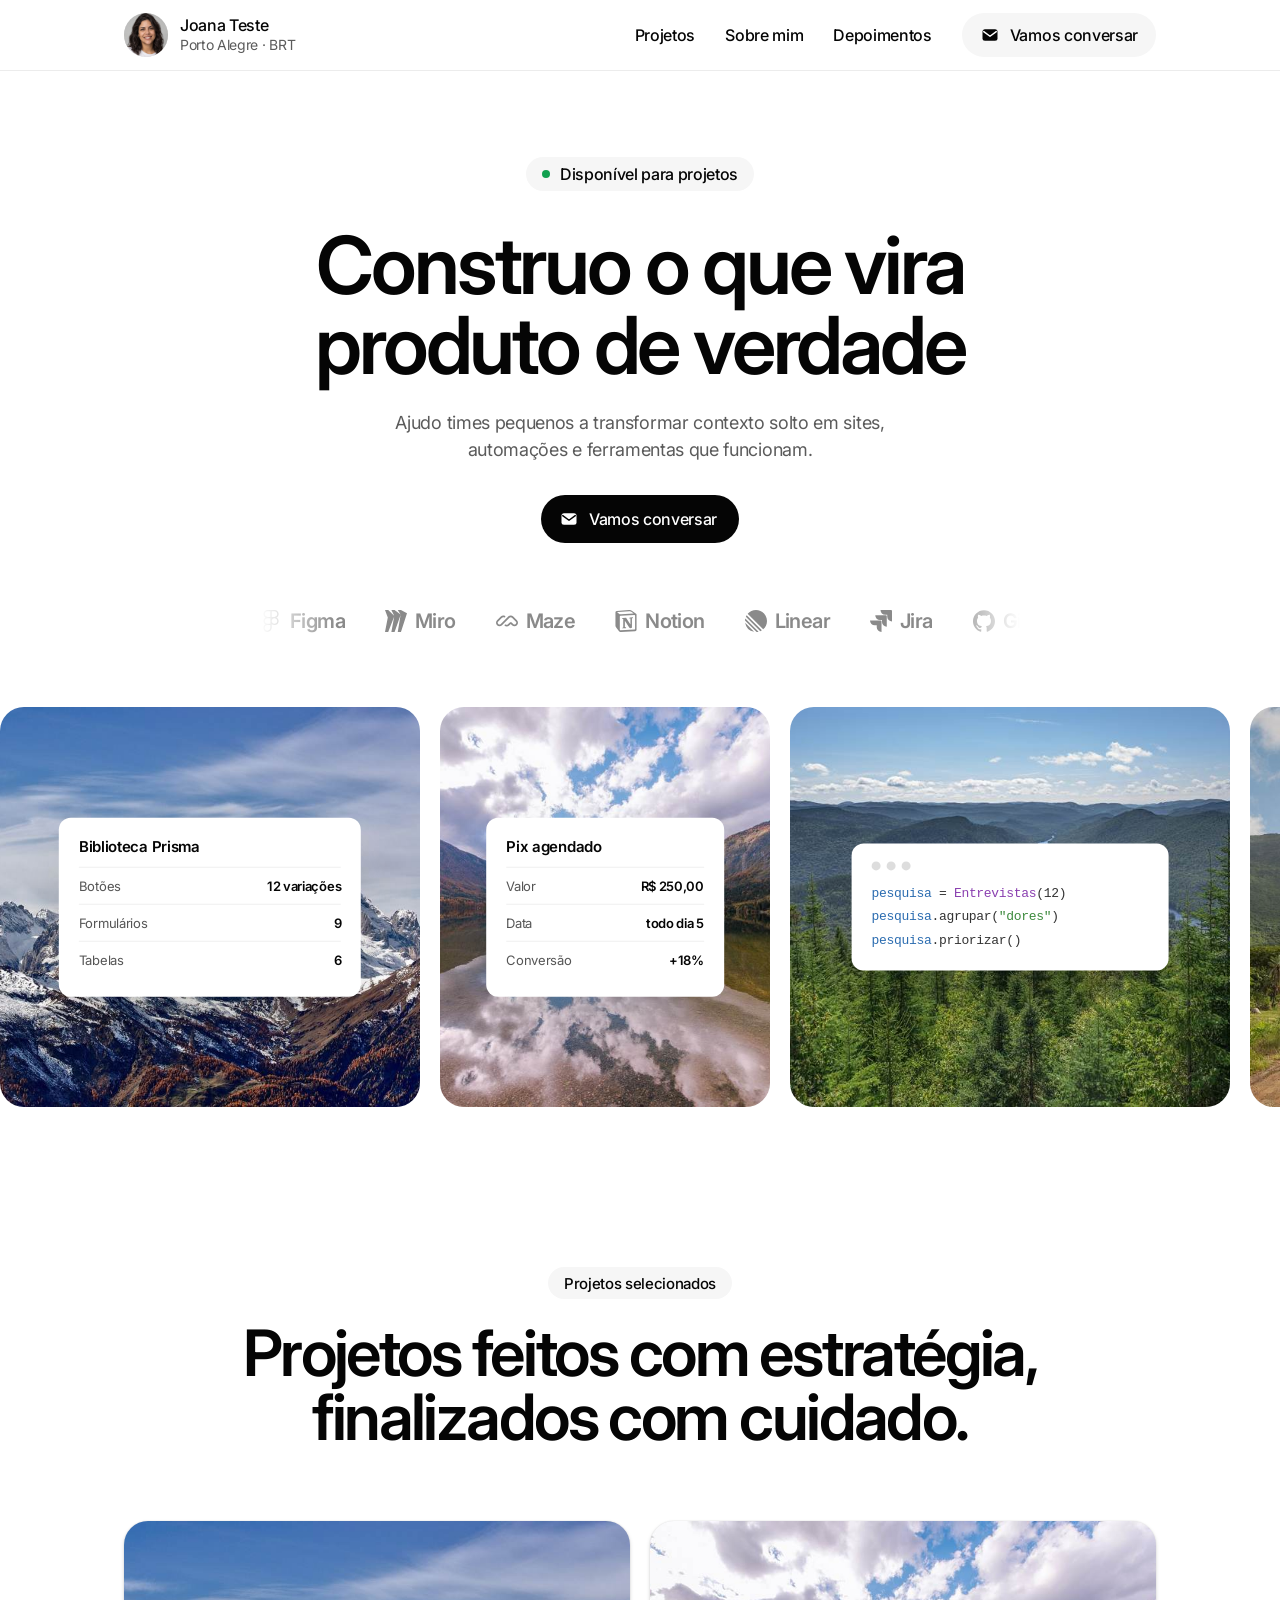
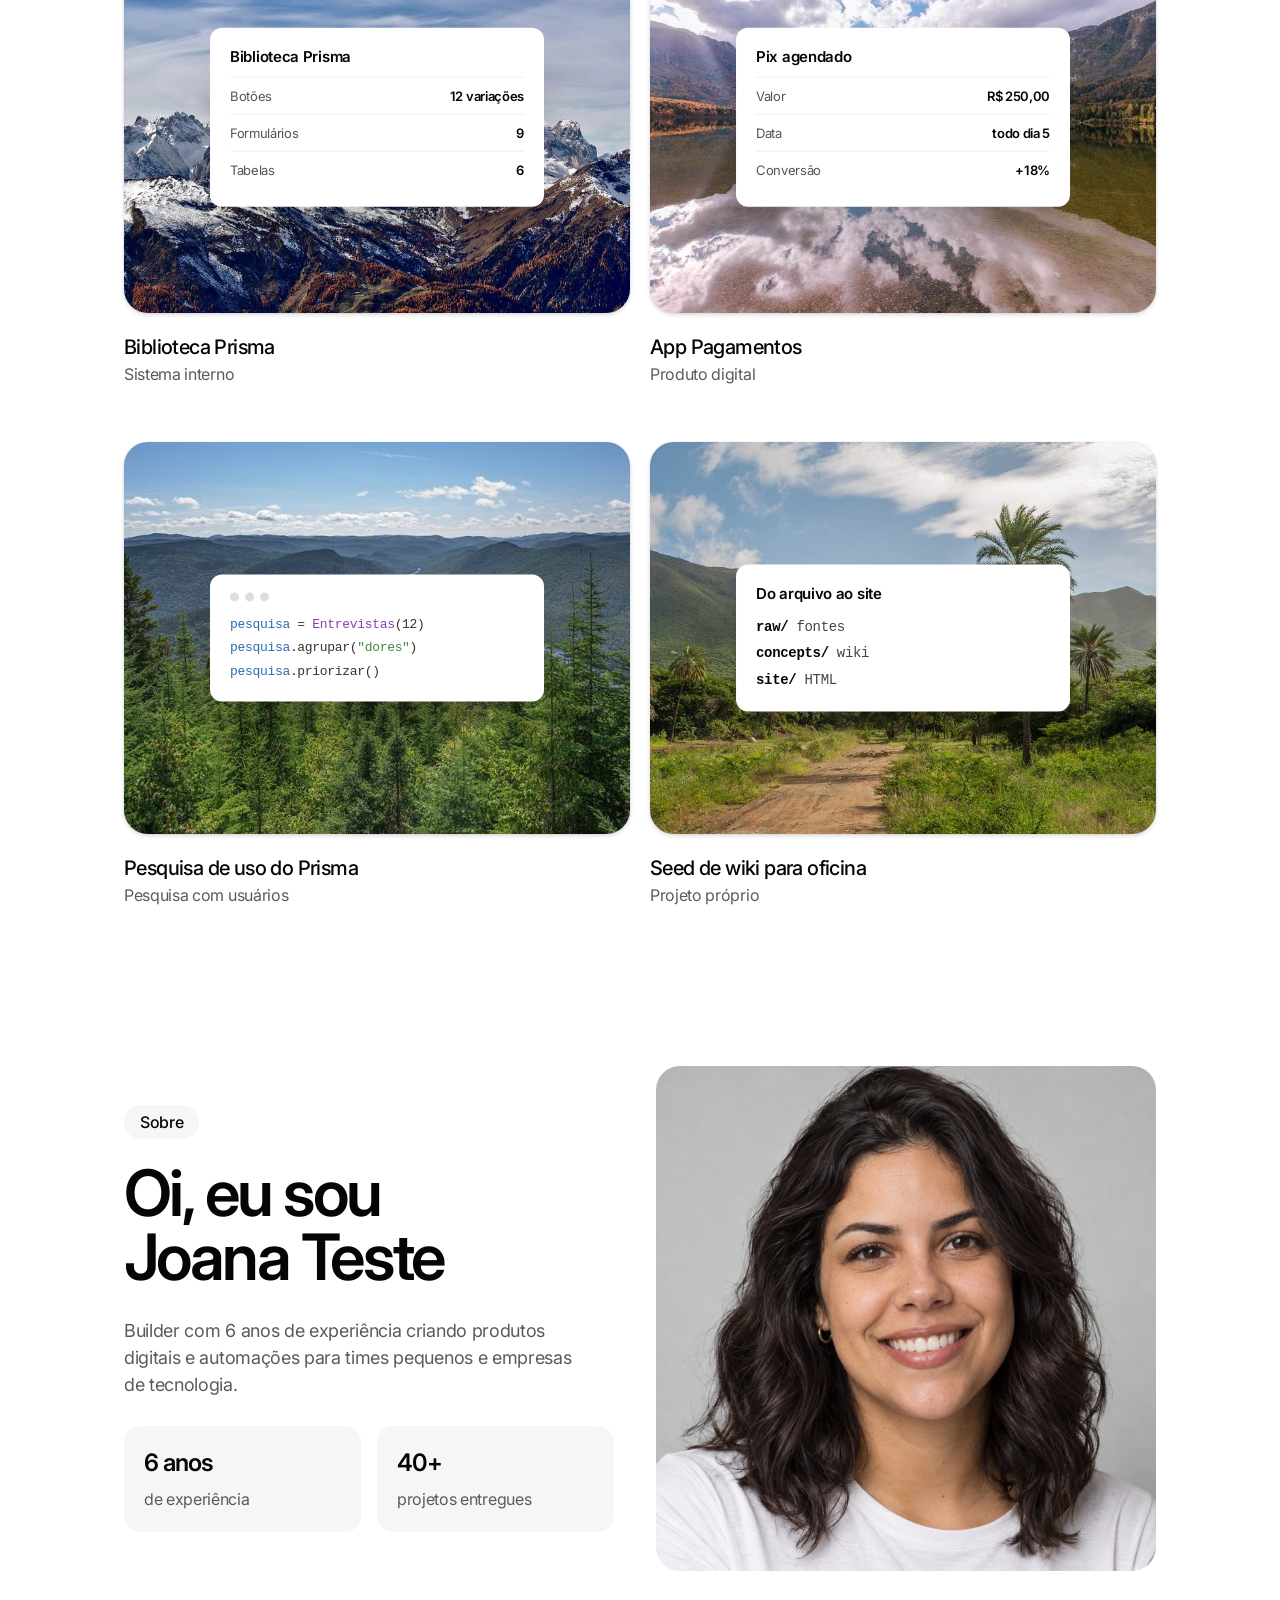
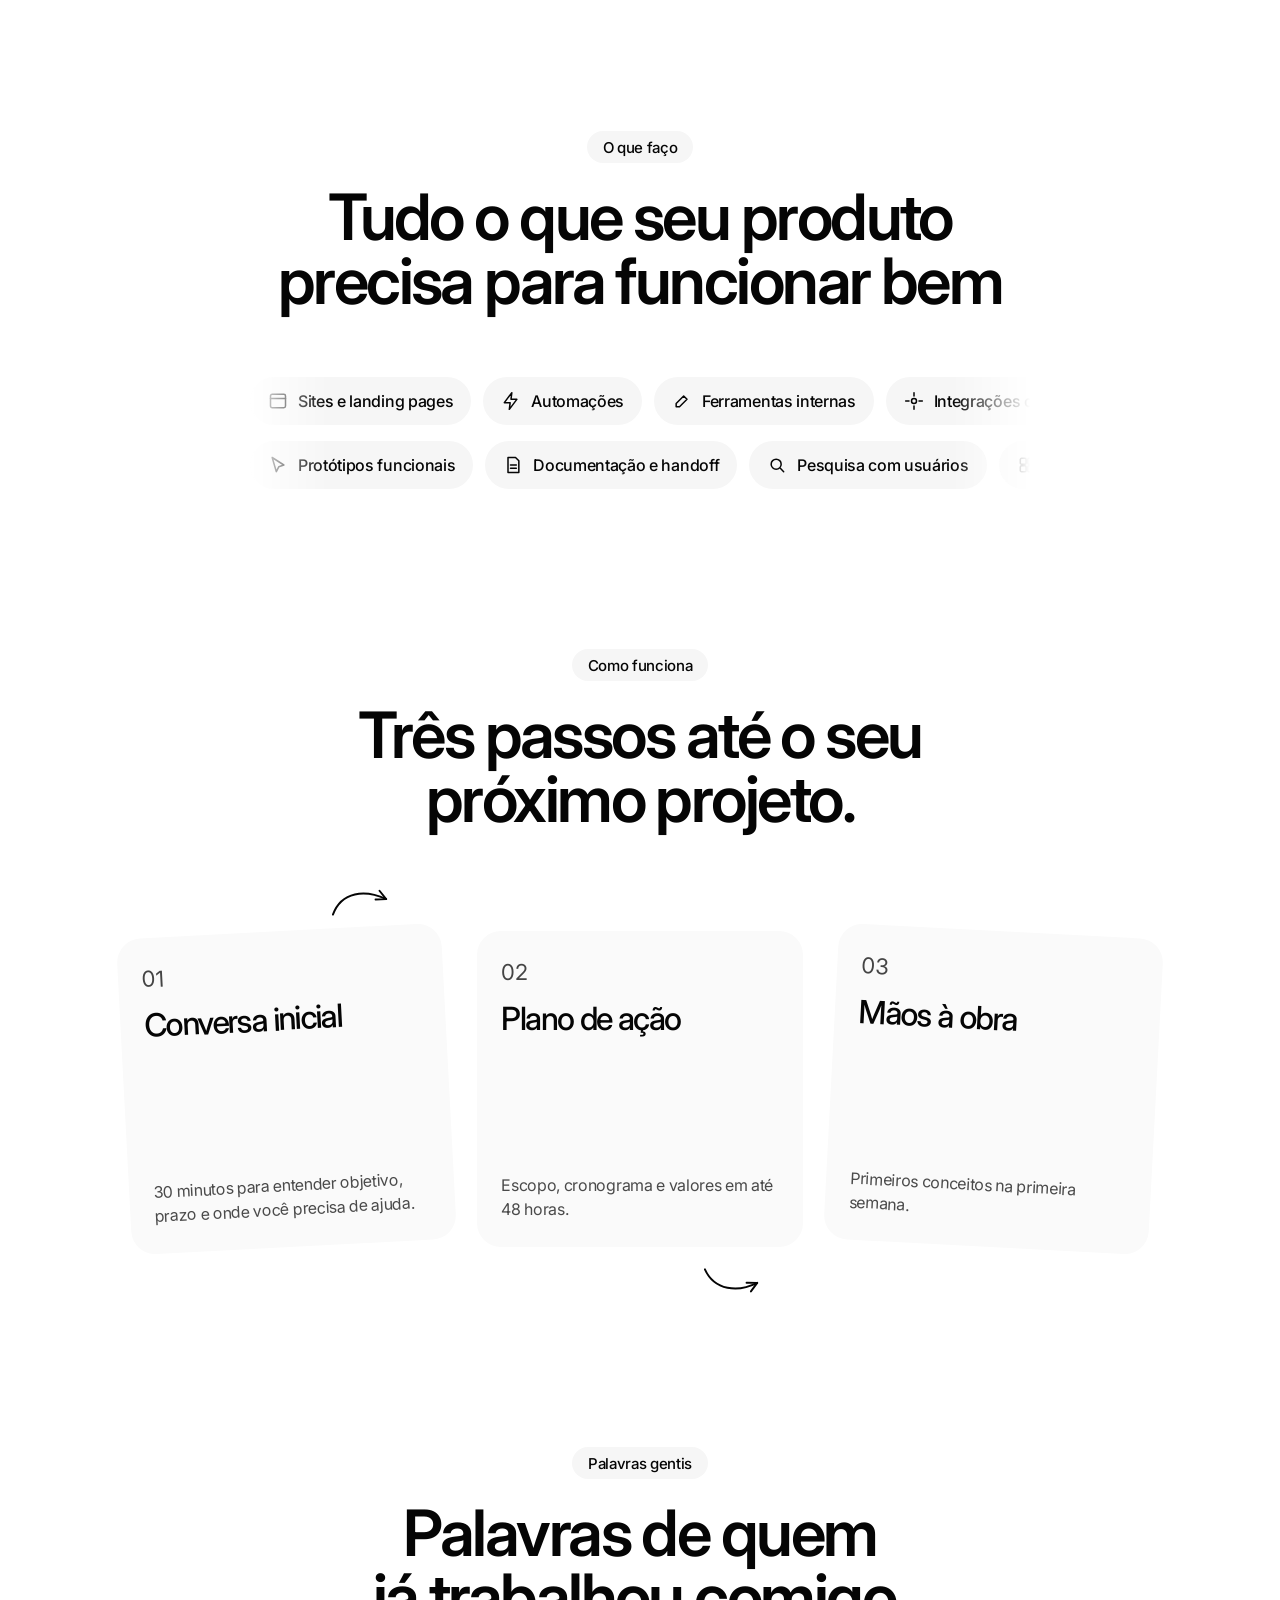
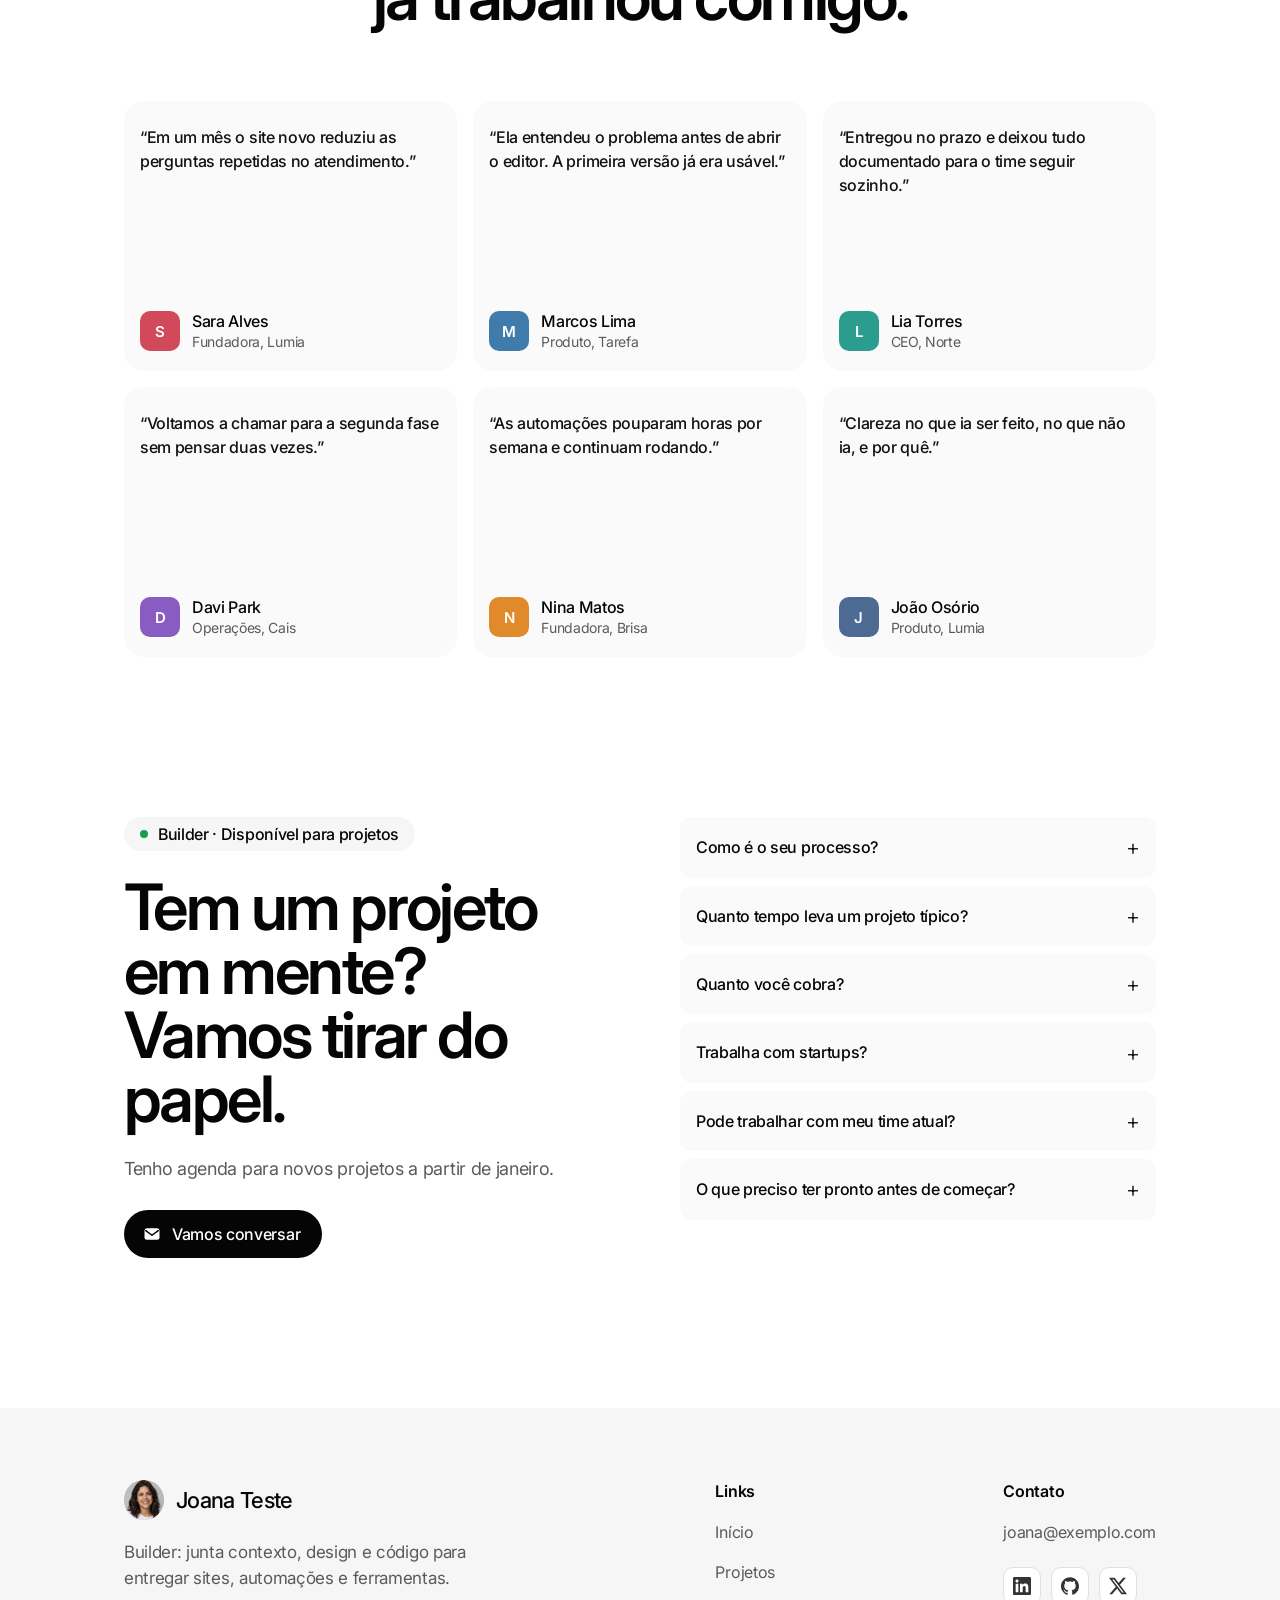
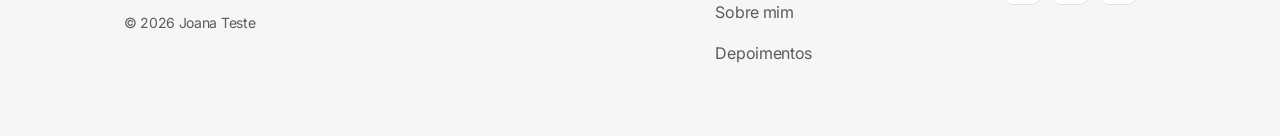
==== commit 666eb2cd: "Site: redes (LinkedIn, GitHub, X) no Sobre, rodape como mapa do site estilo referencia (sem Creditos" ====
--- a/site/index.html
+++ b/site/index.html
@@ -1 +1 @@
-<!doctype html><html lang="pt-BR"><head><meta charset="utf-8"><meta name="viewport" content="width=device-width,initial-scale=1"><title>Joana Teste · Builder</title><meta name="description" content="Portfólio de Joana Teste, persona fictícia de exemplo."><link rel="preconnect" href="https://fonts.googleapis.com"><link rel="preconnect" href="https://fonts.gstatic.com" crossorigin><link href="https://fonts.googleapis.com/css2?family=Inter:wght@400;500;600&display=swap" rel="stylesheet"><link rel="stylesheet" href="style.css"><script>document.documentElement.classList.add("js")</script></head><body><header><div class="w"><a class="who" href="index.html"><img src="img/joana.jpg" alt="Joana Teste" width="44" height="44"><span><b>Joana Teste</b><small>Porto Alegre · BRT</small></span></a><div class="nvw"><nav id="nv"><a href="projetos.html">Projetos</a><a href="sobre.html">Sobre mim</a><a href="index.html#depoimentos">Depoimentos</a><a class="pill" href="mailto:joana@exemplo.com"><svg viewBox="0 0 24 24" aria-hidden="true"><rect x="3" y="5" width="18" height="14" rx="3" fill="#050505"/><path d="M4.5 8l7.5 5.5L19.5 8" fill="none" stroke="#fff" stroke-width="1.8" stroke-linecap="round" stroke-linejoin="round"/></svg>Vamos conversar</a></nav><button class="bg" aria-label="Menu" aria-expanded="false"><i></i><i></i></button></div></div></header><main><section class="w hero"><span class="tag"><i></i>Disponível para projetos</span><h1>Construo o que vira produto de verdade</h1><p class="sub">Ajudo times pequenos a transformar contexto solto em sites, automações e ferramentas que funcionam.</p><div class="cta"><a class="btn" href="mailto:joana@exemplo.com"><svg viewBox="0 0 24 24" aria-hidden="true"><rect x="3" y="5" width="18" height="14" rx="3" fill="#fff"/><path d="M4.5 8l7.5 5.5L19.5 8" fill="none" stroke="#050505" stroke-width="1.8" stroke-linecap="round" stroke-linejoin="round"/></svg>Vamos conversar</a></div></section><div class="hero-after"><div class="mq logos"><div class="tr"><div class="g"><span><svg viewBox="0 0 24 24" aria-hidden="true"><path d="M15.852 8.981h-4.588V0h4.588c2.476 0 4.49 2.014 4.49 4.49s-2.014 4.491-4.49 4.491zM12.735 7.51h3.117c1.665 0 3.019-1.355 3.019-3.019s-1.355-3.019-3.019-3.019h-3.117V7.51zm0 1.471H8.148c-2.476 0-4.49-2.014-4.49-4.49S5.672 0 8.148 0h4.588v8.981zm-4.587-7.51c-1.665 0-3.019 1.355-3.019 3.019s1.354 3.02 3.019 3.02h3.117V1.471H8.148zm4.587 15.019H8.148c-2.476 0-4.49-2.014-4.49-4.49s2.014-4.49 4.49-4.49h4.588v8.98zM8.148 8.981c-1.665 0-3.019 1.355-3.019 3.019s1.355 3.019 3.019 3.019h3.117V8.981H8.148zM8.172 24c-2.489 0-4.515-2.014-4.515-4.49s2.014-4.49 4.49-4.49h4.588v4.441c0 2.503-2.047 4.539-4.563 4.539zm-.024-7.51a3.023 3.023 0 0 0-3.019 3.019c0 1.665 1.365 3.019 3.044 3.019 1.705 0 3.093-1.376 3.093-3.068v-2.97H8.148zm7.704 0h-.098c-2.476 0-4.49-2.014-4.49-4.49s2.014-4.49 4.49-4.49h.098c2.476 0 4.49 2.014 4.49 4.49s-2.014 4.49-4.49 4.49zm-.097-7.509c-1.665 0-3.019 1.355-3.019 3.019s1.355 3.019 3.019 3.019h.098c1.665 0 3.019-1.355 3.019-3.019s-1.355-3.019-3.019-3.019h-.098z"/></svg>Figma</span><span><svg viewBox="0 0 24 24" aria-hidden="true"><path d="M17.392 0H13.9L17 4.808 10.444 0H6.949l3.102 6.3L3.494 0H0l3.05 8.131L0 24h3.494L10.05 6.985 6.949 24h3.494L17 5.494 13.899 24h3.493L24 3.672 17.392 0z"/></svg>Miro</span><span><svg viewBox="0 0 24 24" aria-hidden="true"><path d="M1.126 16.547c-1.5013-1.4881-1.5013-3.9009 0-5.389l4.0778-4.042c1.2692-1.258 3.205-1.4525 4.6803-.5836.4564.2687.4524.8852.077 1.2573-.3753.372-.988.34-1.4975.1923-.6524-.1891-1.386-.0287-1.9006.4813l-4.0777 4.0419a1.8935 1.8935 0 0 0 0 2.6945c.7506.744 1.9678.744 2.7184 0l8.1555-8.0836c1.5014-1.4882 3.9355-1.4882 5.437 0l4.0778 4.0418c1.5013 1.4881 1.5013 3.901 0 5.389-1.5014 1.4882-3.9356 1.4882-5.437 0l-1.3593-1.3472-1.699 1.684c-1.2692 1.258-3.205 1.4526-4.6804.5837-.4563-.2687-.4523-.8852-.077-1.2573.3754-.372.988-.34 1.4975-.1923.6524.1892 1.386.0287 1.9006-.4813l1.7476-1.7322c.724-.7175 1.8975-.7175 2.6214 0l1.4078 1.3954c.7507.744 1.9678.744 2.7186 0a1.8936 1.8936 0 0 0 0-2.6945l-4.0779-4.0419c-.7507-.744-1.9678-.744-2.7185 0L6.563 16.5471c-1.5014 1.4882-3.9356 1.4881-5.437 0"/></svg>Maze</span><span><svg viewBox="0 0 24 24" aria-hidden="true"><path d="M4.459 4.208c.746.606 1.026.56 2.428.466l13.215-.793c.28 0 .047-.28-.046-.326L17.86 1.968c-.42-.326-.981-.7-2.055-.607L3.01 2.295c-.466.046-.56.28-.374.466zm.793 3.08v13.904c0 .747.373 1.027 1.214.98l14.523-.84c.841-.046.935-.56.935-1.167V6.354c0-.606-.233-.933-.748-.887l-15.177.887c-.56.047-.747.327-.747.933zm14.337.745c.093.42 0 .84-.42.888l-.7.14v10.264c-.608.327-1.168.514-1.635.514-.748 0-.935-.234-1.495-.933l-4.577-7.186v6.952L12.21 19s0 .84-1.168.84l-3.222.186c-.093-.186 0-.653.327-.746l.84-.233V9.854L7.822 9.76c-.094-.42.14-1.026.793-1.073l3.456-.233 4.764 7.279v-6.44l-1.215-.139c-.093-.514.28-.887.747-.933zM1.936 1.035l13.31-.98c1.634-.14 2.055-.047 3.082.7l4.249 2.986c.7.513.934.653.934 1.213v16.378c0 1.026-.373 1.634-1.68 1.726l-15.458.934c-.98.047-1.448-.093-1.962-.747l-3.129-4.06c-.56-.747-.793-1.306-.793-1.96V2.667c0-.839.374-1.54 1.447-1.632z"/></svg>Notion</span><span><svg viewBox="0 0 24 24" aria-hidden="true"><path d="M2.886 4.18A11.982 11.982 0 0 1 11.99 0C18.624 0 24 5.376 24 12.009c0 3.64-1.62 6.903-4.18 9.105L2.887 4.18ZM1.817 5.626l16.556 16.556c-.524.33-1.075.62-1.65.866L.951 7.277c.247-.575.537-1.126.866-1.65ZM.322 9.163l14.515 14.515c-.71.172-1.443.282-2.195.322L0 11.358a12 12 0 0 1 .322-2.195Zm-.17 4.862 9.823 9.824a12.02 12.02 0 0 1-9.824-9.824Z"/></svg>Linear</span><span><svg viewBox="0 0 24 24" aria-hidden="true"><path d="M11.571 11.513H0a5.218 5.218 0 0 0 5.232 5.215h2.13v2.057A5.215 5.215 0 0 0 12.575 24V12.518a1.005 1.005 0 0 0-1.005-1.005zm5.723-5.756H5.736a5.215 5.215 0 0 0 5.215 5.214h2.129v2.058a5.218 5.218 0 0 0 5.215 5.214V6.758a1.001 1.001 0 0 0-1.001-1.001zM23.013 0H11.455a5.215 5.215 0 0 0 5.215 5.215h2.129v2.057A5.215 5.215 0 0 0 24 12.483V1.005A1.001 1.001 0 0 0 23.013 0Z"/></svg>Jira</span><span><svg viewBox="0 0 24 24" aria-hidden="true"><path d="M12 .297c-6.63 0-12 5.373-12 12 0 5.303 3.438 9.8 8.205 11.385.6.113.82-.258.82-.577 0-.285-.01-1.04-.015-2.04-3.338.724-4.042-1.61-4.042-1.61C4.422 18.07 3.633 17.7 3.633 17.7c-1.087-.744.084-.729.084-.729 1.205.084 1.838 1.236 1.838 1.236 1.07 1.835 2.809 1.305 3.495.998.108-.776.417-1.305.76-1.605-2.665-.3-5.466-1.332-5.466-5.93 0-1.31.465-2.38 1.235-3.22-.135-.303-.54-1.523.105-3.176 0 0 1.005-.322 3.3 1.23.96-.267 1.98-.399 3-.405 1.02.006 2.04.138 3 .405 2.28-1.552 3.285-1.23 3.285-1.23.645 1.653.24 2.873.12 3.176.765.84 1.23 1.91 1.23 3.22 0 4.61-2.805 5.625-5.475 5.92.42.36.81 1.096.81 2.22 0 1.606-.015 2.896-.015 3.286 0 .315.21.69.825.57C20.565 22.092 24 17.592 24 12.297c0-6.627-5.373-12-12-12"/></svg>GitHub</span><span><svg viewBox="0 0 24 24" aria-hidden="true"><path d="M14.23 12.004a2.236 2.236 0 0 1-2.235 2.236 2.236 2.236 0 0 1-2.236-2.236 2.236 2.236 0 0 1 2.235-2.236 2.236 2.236 0 0 1 2.236 2.236zm2.648-10.69c-1.346 0-3.107.96-4.888 2.622-1.78-1.653-3.542-2.602-4.887-2.602-.41 0-.783.093-1.106.278-1.375.793-1.683 3.264-.973 6.365C1.98 8.917 0 10.42 0 12.004c0 1.59 1.99 3.097 5.043 4.03-.704 3.113-.39 5.588.988 6.38.32.187.69.275 1.102.275 1.345 0 3.107-.96 4.888-2.624 1.78 1.654 3.542 2.603 4.887 2.603.41 0 .783-.09 1.106-.275 1.374-.792 1.683-3.263.973-6.365C22.02 15.096 24 13.59 24 12.004c0-1.59-1.99-3.097-5.043-4.032.704-3.11.39-5.587-.988-6.38-.318-.184-.688-.277-1.092-.278zm-.005 1.09v.006c.225 0 .406.044.558.127.666.382.955 1.835.73 3.704-.054.46-.142.945-.25 1.44-.96-.236-2.006-.417-3.107-.534-.66-.905-1.345-1.727-2.035-2.447 1.592-1.48 3.087-2.292 4.105-2.295zm-9.77.02c1.012 0 2.514.808 4.11 2.28-.686.72-1.37 1.537-2.02 2.442-1.107.117-2.154.298-3.113.538-.112-.49-.195-.964-.254-1.42-.23-1.868.054-3.32.714-3.707.19-.09.4-.127.563-.132zm4.882 3.05c.455.468.91.992 1.36 1.564-.44-.02-.89-.034-1.345-.034-.46 0-.915.01-1.36.034.44-.572.895-1.096 1.345-1.565zM12 8.1c.74 0 1.477.034 2.202.093.406.582.802 1.203 1.183 1.86.372.64.71 1.29 1.018 1.946-.308.655-.646 1.31-1.013 1.95-.38.66-.773 1.288-1.18 1.87-.728.063-1.466.098-2.21.098-.74 0-1.477-.035-2.202-.093-.406-.582-.802-1.204-1.183-1.86-.372-.64-.71-1.29-1.018-1.946.303-.657.646-1.313 1.013-1.954.38-.66.773-1.286 1.18-1.868.728-.064 1.466-.098 2.21-.098zm-3.635.254c-.24.377-.48.763-.704 1.16-.225.39-.435.782-.635 1.174-.265-.656-.49-1.31-.676-1.947.64-.15 1.315-.283 2.015-.386zm7.26 0c.695.103 1.365.23 2.006.387-.18.632-.405 1.282-.66 1.933-.2-.39-.41-.783-.64-1.174-.225-.392-.465-.774-.705-1.146zm3.063.675c.484.15.944.317 1.375.498 1.732.74 2.852 1.708 2.852 2.476-.005.768-1.125 1.74-2.857 2.475-.42.18-.88.342-1.355.493-.28-.958-.646-1.956-1.1-2.98.45-1.017.81-2.01 1.085-2.964zm-13.395.004c.278.96.645 1.957 1.1 2.98-.45 1.017-.812 2.01-1.086 2.964-.484-.15-.944-.318-1.37-.5-1.732-.737-2.852-1.706-2.852-2.474 0-.768 1.12-1.742 2.852-2.476.42-.18.88-.342 1.356-.494zm11.678 4.28c.265.657.49 1.312.676 1.948-.64.157-1.316.29-2.016.39.24-.375.48-.762.705-1.158.225-.39.435-.788.636-1.18zm-9.945.02c.2.392.41.783.64 1.175.23.39.465.772.705 1.143-.695-.102-1.365-.23-2.006-.386.18-.63.406-1.282.66-1.933zM17.92 16.32c.112.493.2.968.254 1.423.23 1.868-.054 3.32-.714 3.708-.147.09-.338.128-.563.128-1.012 0-2.514-.807-4.11-2.28.686-.72 1.37-1.536 2.02-2.44 1.107-.118 2.154-.3 3.113-.54zm-11.83.01c.96.234 2.006.415 3.107.532.66.905 1.345 1.727 2.035 2.446-1.595 1.483-3.092 2.295-4.11 2.295-.22-.005-.406-.05-.553-.132-.666-.38-.955-1.834-.73-3.703.054-.46.142-.944.25-1.438zm4.56.64c.44.02.89.034 1.345.034.46 0 .915-.01 1.36-.034-.44.572-.895 1.095-1.345 1.565-.455-.47-.91-.993-1.36-1.565z"/></svg>React</span><span><svg viewBox="0 0 24 24" aria-hidden="true"><path d="m12 1.608 12 20.784H0Z"/></svg>Vercel</span><span><svg viewBox="0 0 24 24" aria-hidden="true"><path d="M1.125 0C.502 0 0 .502 0 1.125v21.75C0 23.498.502 24 1.125 24h21.75c.623 0 1.125-.502 1.125-1.125V1.125C24 .502 23.498 0 22.875 0zm17.363 9.75c.612 0 1.154.037 1.627.111a6.38 6.38 0 0 1 1.306.34v2.458a3.95 3.95 0 0 0-.643-.361 5.093 5.093 0 0 0-.717-.26 5.453 5.453 0 0 0-1.426-.2c-.3 0-.573.028-.819.086a2.1 2.1 0 0 0-.623.242c-.17.104-.3.229-.393.374a.888.888 0 0 0-.14.49c0 .196.053.373.156.529.104.156.252.304.443.444s.423.276.696.41c.273.135.582.274.926.416.47.197.892.407 1.266.628.374.222.695.473.963.753.268.279.472.598.614.957.142.359.214.776.214 1.253 0 .657-.125 1.21-.373 1.656a3.033 3.033 0 0 1-1.012 1.085 4.38 4.38 0 0 1-1.487.596c-.566.12-1.163.18-1.79.18a9.916 9.916 0 0 1-1.84-.164 5.544 5.544 0 0 1-1.512-.493v-2.63a5.033 5.033 0 0 0 3.237 1.2c.333 0 .624-.03.872-.09.249-.06.456-.144.623-.25.166-.108.29-.234.373-.38a1.023 1.023 0 0 0-.074-1.089 2.12 2.12 0 0 0-.537-.5 5.597 5.597 0 0 0-.807-.444 27.72 27.72 0 0 0-1.007-.436c-.918-.383-1.602-.852-2.053-1.405-.45-.553-.676-1.222-.676-2.005 0-.614.123-1.141.369-1.582.246-.441.58-.804 1.004-1.089a4.494 4.494 0 0 1 1.47-.629 7.536 7.536 0 0 1 1.77-.201zm-15.113.188h9.563v2.166H9.506v9.646H6.789v-9.646H3.375z"/></svg>TypeScript</span><span><svg viewBox="0 0 24 24" aria-hidden="true"><path d="M16.71.243l-.12 2.71a.18.18 0 00.29.15l1.06-.8.9.7a.18.18 0 00.28-.14l-.1-2.76 1.33-.1a1.2 1.2 0 011.279 1.2v21.596a1.2 1.2 0 01-1.26 1.2l-16.096-.72a1.2 1.2 0 01-1.15-1.16l-.75-19.797a1.2 1.2 0 011.13-1.27L16.7.222zM13.64 9.3c0 .47 3.16.24 3.59-.08 0-3.2-1.72-4.89-4.859-4.89-3.15 0-4.899 1.72-4.899 4.29 0 4.45 5.999 4.53 5.999 6.959 0 .7-.32 1.1-1.05 1.1-.96 0-1.35-.49-1.3-2.16 0-.36-3.649-.48-3.769 0-.27 4.03 2.23 5.2 5.099 5.2 2.79 0 4.969-1.49 4.969-4.18 0-4.77-6.099-4.64-6.099-6.999 0-.97.72-1.1 1.13-1.1.45 0 1.25.07 1.19 1.87z"/></svg>Storybook</span></div><div class="g" aria-hidden="true"><span><svg viewBox="0 0 24 24" aria-hidden="true"><path d="M15.852 8.981h-4.588V0h4.588c2.476 0 4.49 2.014 4.49 4.49s-2.014 4.491-4.49 4.491zM12.735 7.51h3.117c1.665 0 3.019-1.355 3.019-3.019s-1.355-3.019-3.019-3.019h-3.117V7.51zm0 1.471H8.148c-2.476 0-4.49-2.014-4.49-4.49S5.672 0 8.148 0h4.588v8.981zm-4.587-7.51c-1.665 0-3.019 1.355-3.019 3.019s1.354 3.02 3.019 3.02h3.117V1.471H8.148zm4.587 15.019H8.148c-2.476 0-4.49-2.014-4.49-4.49s2.014-4.49 4.49-4.49h4.588v8.98zM8.148 8.981c-1.665 0-3.019 1.355-3.019 3.019s1.355 3.019 3.019 3.019h3.117V8.981H8.148zM8.172 24c-2.489 0-4.515-2.014-4.515-4.49s2.014-4.49 4.49-4.49h4.588v4.441c0 2.503-2.047 4.539-4.563 4.539zm-.024-7.51a3.023 3.023 0 0 0-3.019 3.019c0 1.665 1.365 3.019 3.044 3.019 1.705 0 3.093-1.376 3.093-3.068v-2.97H8.148zm7.704 0h-.098c-2.476 0-4.49-2.014-4.49-4.49s2.014-4.49 4.49-4.49h.098c2.476 0 4.49 2.014 4.49 4.49s-2.014 4.49-4.49 4.49zm-.097-7.509c-1.665 0-3.019 1.355-3.019 3.019s1.355 3.019 3.019 3.019h.098c1.665 0 3.019-1.355 3.019-3.019s-1.355-3.019-3.019-3.019h-.098z"/></svg>Figma</span><span><svg viewBox="0 0 24 24" aria-hidden="true"><path d="M17.392 0H13.9L17 4.808 10.444 0H6.949l3.102 6.3L3.494 0H0l3.05 8.131L0 24h3.494L10.05 6.985 6.949 24h3.494L17 5.494 13.899 24h3.493L24 3.672 17.392 0z"/></svg>Miro</span><span><svg viewBox="0 0 24 24" aria-hidden="true"><path d="M1.126 16.547c-1.5013-1.4881-1.5013-3.9009 0-5.389l4.0778-4.042c1.2692-1.258 3.205-1.4525 4.6803-.5836.4564.2687.4524.8852.077 1.2573-.3753.372-.988.34-1.4975.1923-.6524-.1891-1.386-.0287-1.9006.4813l-4.0777 4.0419a1.8935 1.8935 0 0 0 0 2.6945c.7506.744 1.9678.744 2.7184 0l8.1555-8.0836c1.5014-1.4882 3.9355-1.4882 5.437 0l4.0778 4.0418c1.5013 1.4881 1.5013 3.901 0 5.389-1.5014 1.4882-3.9356 1.4882-5.437 0l-1.3593-1.3472-1.699 1.684c-1.2692 1.258-3.205 1.4526-4.6804.5837-.4563-.2687-.4523-.8852-.077-1.2573.3754-.372.988-.34 1.4975-.1923.6524.1892 1.386.0287 1.9006-.4813l1.7476-1.7322c.724-.7175 1.8975-.7175 2.6214 0l1.4078 1.3954c.7507.744 1.9678.744 2.7186 0a1.8936 1.8936 0 0 0 0-2.6945l-4.0779-4.0419c-.7507-.744-1.9678-.744-2.7185 0L6.563 16.5471c-1.5014 1.4882-3.9356 1.4881-5.437 0"/></svg>Maze</span><span><svg viewBox="0 0 24 24" aria-hidden="true"><path d="M4.459 4.208c.746.606 1.026.56 2.428.466l13.215-.793c.28 0 .047-.28-.046-.326L17.86 1.968c-.42-.326-.981-.7-2.055-.607L3.01 2.295c-.466.046-.56.28-.374.466zm.793 3.08v13.904c0 .747.373 1.027 1.214.98l14.523-.84c.841-.046.935-.56.935-1.167V6.354c0-.606-.233-.933-.748-.887l-15.177.887c-.56.047-.747.327-.747.933zm14.337.745c.093.42 0 .84-.42.888l-.7.14v10.264c-.608.327-1.168.514-1.635.514-.748 0-.935-.234-1.495-.933l-4.577-7.186v6.952L12.21 19s0 .84-1.168.84l-3.222.186c-.093-.186 0-.653.327-.746l.84-.233V9.854L7.822 9.76c-.094-.42.14-1.026.793-1.073l3.456-.233 4.764 7.279v-6.44l-1.215-.139c-.093-.514.28-.887.747-.933zM1.936 1.035l13.31-.98c1.634-.14 2.055-.047 3.082.7l4.249 2.986c.7.513.934.653.934 1.213v16.378c0 1.026-.373 1.634-1.68 1.726l-15.458.934c-.98.047-1.448-.093-1.962-.747l-3.129-4.06c-.56-.747-.793-1.306-.793-1.96V2.667c0-.839.374-1.54 1.447-1.632z"/></svg>Notion</span><span><svg viewBox="0 0 24 24" aria-hidden="true"><path d="M2.886 4.18A11.982 11.982 0 0 1 11.99 0C18.624 0 24 5.376 24 12.009c0 3.64-1.62 6.903-4.18 9.105L2.887 4.18ZM1.817 5.626l16.556 16.556c-.524.33-1.075.62-1.65.866L.951 7.277c.247-.575.537-1.126.866-1.65ZM.322 9.163l14.515 14.515c-.71.172-1.443.282-2.195.322L0 11.358a12 12 0 0 1 .322-2.195Zm-.17 4.862 9.823 9.824a12.02 12.02 0 0 1-9.824-9.824Z"/></svg>Linear</span><span><svg viewBox="0 0 24 24" aria-hidden="true"><path d="M11.571 11.513H0a5.218 5.218 0 0 0 5.232 5.215h2.13v2.057A5.215 5.215 0 0 0 12.575 24V12.518a1.005 1.005 0 0 0-1.005-1.005zm5.723-5.756H5.736a5.215 5.215 0 0 0 5.215 5.214h2.129v2.058a5.218 5.218 0 0 0 5.215 5.214V6.758a1.001 1.001 0 0 0-1.001-1.001zM23.013 0H11.455a5.215 5.215 0 0 0 5.215 5.215h2.129v2.057A5.215 5.215 0 0 0 24 12.483V1.005A1.001 1.001 0 0 0 23.013 0Z"/></svg>Jira</span><span><svg viewBox="0 0 24 24" aria-hidden="true"><path d="M12 .297c-6.63 0-12 5.373-12 12 0 5.303 3.438 9.8 8.205 11.385.6.113.82-.258.82-.577 0-.285-.01-1.04-.015-2.04-3.338.724-4.042-1.61-4.042-1.61C4.422 18.07 3.633 17.7 3.633 17.7c-1.087-.744.084-.729.084-.729 1.205.084 1.838 1.236 1.838 1.236 1.07 1.835 2.809 1.305 3.495.998.108-.776.417-1.305.76-1.605-2.665-.3-5.466-1.332-5.466-5.93 0-1.31.465-2.38 1.235-3.22-.135-.303-.54-1.523.105-3.176 0 0 1.005-.322 3.3 1.23.96-.267 1.98-.399 3-.405 1.02.006 2.04.138 3 .405 2.28-1.552 3.285-1.23 3.285-1.23.645 1.653.24 2.873.12 3.176.765.84 1.23 1.91 1.23 3.22 0 4.61-2.805 5.625-5.475 5.92.42.36.81 1.096.81 2.22 0 1.606-.015 2.896-.015 3.286 0 .315.21.69.825.57C20.565 22.092 24 17.592 24 12.297c0-6.627-5.373-12-12-12"/></svg>GitHub</span><span><svg viewBox="0 0 24 24" aria-hidden="true"><path d="M14.23 12.004a2.236 2.236 0 0 1-2.235 2.236 2.236 2.236 0 0 1-2.236-2.236 2.236 2.236 0 0 1 2.235-2.236 2.236 2.236 0 0 1 2.236 2.236zm2.648-10.69c-1.346 0-3.107.96-4.888 2.622-1.78-1.653-3.542-2.602-4.887-2.602-.41 0-.783.093-1.106.278-1.375.793-1.683 3.264-.973 6.365C1.98 8.917 0 10.42 0 12.004c0 1.59 1.99 3.097 5.043 4.03-.704 3.113-.39 5.588.988 6.38.32.187.69.275 1.102.275 1.345 0 3.107-.96 4.888-2.624 1.78 1.654 3.542 2.603 4.887 2.603.41 0 .783-.09 1.106-.275 1.374-.792 1.683-3.263.973-6.365C22.02 15.096 24 13.59 24 12.004c0-1.59-1.99-3.097-5.043-4.032.704-3.11.39-5.587-.988-6.38-.318-.184-.688-.277-1.092-.278zm-.005 1.09v.006c.225 0 .406.044.558.127.666.382.955 1.835.73 3.704-.054.46-.142.945-.25 1.44-.96-.236-2.006-.417-3.107-.534-.66-.905-1.345-1.727-2.035-2.447 1.592-1.48 3.087-2.292 4.105-2.295zm-9.77.02c1.012 0 2.514.808 4.11 2.28-.686.72-1.37 1.537-2.02 2.442-1.107.117-2.154.298-3.113.538-.112-.49-.195-.964-.254-1.42-.23-1.868.054-3.32.714-3.707.19-.09.4-.127.563-.132zm4.882 3.05c.455.468.91.992 1.36 1.564-.44-.02-.89-.034-1.345-.034-.46 0-.915.01-1.36.034.44-.572.895-1.096 1.345-1.565zM12 8.1c.74 0 1.477.034 2.202.093.406.582.802 1.203 1.183 1.86.372.64.71 1.29 1.018 1.946-.308.655-.646 1.31-1.013 1.95-.38.66-.773 1.288-1.18 1.87-.728.063-1.466.098-2.21.098-.74 0-1.477-.035-2.202-.093-.406-.582-.802-1.204-1.183-1.86-.372-.64-.71-1.29-1.018-1.946.303-.657.646-1.313 1.013-1.954.38-.66.773-1.286 1.18-1.868.728-.064 1.466-.098 2.21-.098zm-3.635.254c-.24.377-.48.763-.704 1.16-.225.39-.435.782-.635 1.174-.265-.656-.49-1.31-.676-1.947.64-.15 1.315-.283 2.015-.386zm7.26 0c.695.103 1.365.23 2.006.387-.18.632-.405 1.282-.66 1.933-.2-.39-.41-.783-.64-1.174-.225-.392-.465-.774-.705-1.146zm3.063.675c.484.15.944.317 1.375.498 1.732.74 2.852 1.708 2.852 2.476-.005.768-1.125 1.74-2.857 2.475-.42.18-.88.342-1.355.493-.28-.958-.646-1.956-1.1-2.98.45-1.017.81-2.01 1.085-2.964zm-13.395.004c.278.96.645 1.957 1.1 2.98-.45 1.017-.812 2.01-1.086 2.964-.484-.15-.944-.318-1.37-.5-1.732-.737-2.852-1.706-2.852-2.474 0-.768 1.12-1.742 2.852-2.476.42-.18.88-.342 1.356-.494zm11.678 4.28c.265.657.49 1.312.676 1.948-.64.157-1.316.29-2.016.39.24-.375.48-.762.705-1.158.225-.39.435-.788.636-1.18zm-9.945.02c.2.392.41.783.64 1.175.23.39.465.772.705 1.143-.695-.102-1.365-.23-2.006-.386.18-.63.406-1.282.66-1.933zM17.92 16.32c.112.493.2.968.254 1.423.23 1.868-.054 3.32-.714 3.708-.147.09-.338.128-.563.128-1.012 0-2.514-.807-4.11-2.28.686-.72 1.37-1.536 2.02-2.44 1.107-.118 2.154-.3 3.113-.54zm-11.83.01c.96.234 2.006.415 3.107.532.66.905 1.345 1.727 2.035 2.446-1.595 1.483-3.092 2.295-4.11 2.295-.22-.005-.406-.05-.553-.132-.666-.38-.955-1.834-.73-3.703.054-.46.142-.944.25-1.438zm4.56.64c.44.02.89.034 1.345.034.46 0 .915-.01 1.36-.034-.44.572-.895 1.095-1.345 1.565-.455-.47-.91-.993-1.36-1.565z"/></svg>React</span><span><svg viewBox="0 0 24 24" aria-hidden="true"><path d="m12 1.608 12 20.784H0Z"/></svg>Vercel</span><span><svg viewBox="0 0 24 24" aria-hidden="true"><path d="M1.125 0C.502 0 0 .502 0 1.125v21.75C0 23.498.502 24 1.125 24h21.75c.623 0 1.125-.502 1.125-1.125V1.125C24 .502 23.498 0 22.875 0zm17.363 9.75c.612 0 1.154.037 1.627.111a6.38 6.38 0 0 1 1.306.34v2.458a3.95 3.95 0 0 0-.643-.361 5.093 5.093 0 0 0-.717-.26 5.453 5.453 0 0 0-1.426-.2c-.3 0-.573.028-.819.086a2.1 2.1 0 0 0-.623.242c-.17.104-.3.229-.393.374a.888.888 0 0 0-.14.49c0 .196.053.373.156.529.104.156.252.304.443.444s.423.276.696.41c.273.135.582.274.926.416.47.197.892.407 1.266.628.374.222.695.473.963.753.268.279.472.598.614.957.142.359.214.776.214 1.253 0 .657-.125 1.21-.373 1.656a3.033 3.033 0 0 1-1.012 1.085 4.38 4.38 0 0 1-1.487.596c-.566.12-1.163.18-1.79.18a9.916 9.916 0 0 1-1.84-.164 5.544 5.544 0 0 1-1.512-.493v-2.63a5.033 5.033 0 0 0 3.237 1.2c.333 0 .624-.03.872-.09.249-.06.456-.144.623-.25.166-.108.29-.234.373-.38a1.023 1.023 0 0 0-.074-1.089 2.12 2.12 0 0 0-.537-.5 5.597 5.597 0 0 0-.807-.444 27.72 27.72 0 0 0-1.007-.436c-.918-.383-1.602-.852-2.053-1.405-.45-.553-.676-1.222-.676-2.005 0-.614.123-1.141.369-1.582.246-.441.58-.804 1.004-1.089a4.494 4.494 0 0 1 1.47-.629 7.536 7.536 0 0 1 1.77-.201zm-15.113.188h9.563v2.166H9.506v9.646H6.789v-9.646H3.375z"/></svg>TypeScript</span><span><svg viewBox="0 0 24 24" aria-hidden="true"><path d="M16.71.243l-.12 2.71a.18.18 0 00.29.15l1.06-.8.9.7a.18.18 0 00.28-.14l-.1-2.76 1.33-.1a1.2 1.2 0 011.279 1.2v21.596a1.2 1.2 0 01-1.26 1.2l-16.096-.72a1.2 1.2 0 01-1.15-1.16l-.75-19.797a1.2 1.2 0 011.13-1.27L16.7.222zM13.64 9.3c0 .47 3.16.24 3.59-.08 0-3.2-1.72-4.89-4.859-4.89-3.15 0-4.899 1.72-4.899 4.29 0 4.45 5.999 4.53 5.999 6.959 0 .7-.32 1.1-1.05 1.1-.96 0-1.35-.49-1.3-2.16 0-.36-3.649-.48-3.769 0-.27 4.03 2.23 5.2 5.099 5.2 2.79 0 4.969-1.49 4.969-4.18 0-4.77-6.099-4.64-6.099-6.999 0-.97.72-1.1 1.13-1.1.45 0 1.25.07 1.19 1.87z"/></svg>Storybook</span></div></div></div><div class="mq full strip hero-after"><div class="tr slow"><div class="g"><div class="tile cv" style="width:420px;background-image:url(img/p1.jpg)"><div class="win" style="width:72%"><h4>Biblioteca Prisma</h4><div class="r"><span>Botões</span><b>12 variações</b></div><div class="r"><span>Formulários</span><b>9</b></div><div class="r"><span>Tabelas</span><b>6</b></div></div></div><div class="tile cv" style="width:330px;background-image:url(img/p2.jpg)"><div class="win" style="width:72%"><h4>Pix agendado</h4><div class="r"><span>Valor</span><b>R$ 250,00</b></div><div class="r"><span>Data</span><b>todo dia 5</b></div><div class="r"><span>Conversão</span><b>+18%</b></div></div></div><div class="tile cv" style="width:440px;background-image:url(img/p3.jpg)"><div class="win" style="width:72%"><div class="dots"><i></i><i></i><i></i></div><code><u>pesquisa</u> = <em>Entrevistas</em>(12)<br><u>pesquisa</u>.agrupar(<s>"dores"</s>)<br><u>pesquisa</u>.priorizar()</code></div></div><div class="tile cv" style="width:320px;background-image:url(img/p4.jpg)"><div class="win" style="width:72%"><h4>Do arquivo ao site</h4><div class="tree"><b>raw/</b> fontes<br><b>concepts/</b> wiki<br><b>site/</b> HTML</div></div></div><div class="tile cv" style="width:400px;background-image:url(img/p5.jpg)"><div class="win" style="width:72%"><h4>Painel de metas</h4><div class="r"><span>Esta semana</span><b>8 de 10</b></div><div class="r"><span>Atrasadas</span><b>1</b></div></div></div><div class="tile cv" style="width:340px;background-image:url(img/p1.jpg)"><div class="win" style="width:72%"><h4>Fila de tarefas</h4><div class="r"><span>Em revisão</span><b>3</b></div><div class="r"><span>Prontas</span><b>12</b></div></div></div></div><div class="g" aria-hidden="true"><div class="tile cv" style="width:420px;background-image:url(img/p1.jpg)"><div class="win" style="width:72%"><h4>Biblioteca Prisma</h4><div class="r"><span>Botões</span><b>12 variações</b></div><div class="r"><span>Formulários</span><b>9</b></div><div class="r"><span>Tabelas</span><b>6</b></div></div></div><div class="tile cv" style="width:330px;background-image:url(img/p2.jpg)"><div class="win" style="width:72%"><h4>Pix agendado</h4><div class="r"><span>Valor</span><b>R$ 250,00</b></div><div class="r"><span>Data</span><b>todo dia 5</b></div><div class="r"><span>Conversão</span><b>+18%</b></div></div></div><div class="tile cv" style="width:440px;background-image:url(img/p3.jpg)"><div class="win" style="width:72%"><div class="dots"><i></i><i></i><i></i></div><code><u>pesquisa</u> = <em>Entrevistas</em>(12)<br><u>pesquisa</u>.agrupar(<s>"dores"</s>)<br><u>pesquisa</u>.priorizar()</code></div></div><div class="tile cv" style="width:320px;background-image:url(img/p4.jpg)"><div class="win" style="width:72%"><h4>Do arquivo ao site</h4><div class="tree"><b>raw/</b> fontes<br><b>concepts/</b> wiki<br><b>site/</b> HTML</div></div></div><div class="tile cv" style="width:400px;background-image:url(img/p5.jpg)"><div class="win" style="width:72%"><h4>Painel de metas</h4><div class="r"><span>Esta semana</span><b>8 de 10</b></div><div class="r"><span>Atrasadas</span><b>1</b></div></div></div><div class="tile cv" style="width:340px;background-image:url(img/p1.jpg)"><div class="win" style="width:72%"><h4>Fila de tarefas</h4><div class="r"><span>Em revisão</span><b>3</b></div><div class="r"><span>Prontas</span><b>12</b></div></div></div></div></div></div><section class="w sec" id="projetos"><div class="head" data-rv><span class="tag">Projetos selecionados</span><h2>Projetos feitos com estratégia,<br>finalizados com cuidado.</h2></div><div class="grid"><a class="card" href="projeto-biblioteca-prisma.html" data-rv><div class="cv" style="background-image:url(img/p1.jpg);"><div class="win"><h4>Biblioteca Prisma</h4><div class="r"><span>Botões</span><b>12 variações</b></div><div class="r"><span>Formulários</span><b>9</b></div><div class="r"><span>Tabelas</span><b>6</b></div></div></div><h3>Biblioteca Prisma</h3><p>Sistema interno</p></a><a class="card" href="projeto-app-pagamentos.html" data-rv><div class="cv" style="background-image:url(img/p2.jpg);"><div class="win"><h4>Pix agendado</h4><div class="r"><span>Valor</span><b>R$ 250,00</b></div><div class="r"><span>Data</span><b>todo dia 5</b></div><div class="r"><span>Conversão</span><b>+18%</b></div></div></div><h3>App Pagamentos</h3><p>Produto digital</p></a><a class="card" href="projeto-pesquisa-prisma.html" data-rv><div class="cv" style="background-image:url(img/p3.jpg);"><div class="win"><div class="dots"><i></i><i></i><i></i></div><code><u>pesquisa</u> = <em>Entrevistas</em>(12)<br><u>pesquisa</u>.agrupar(<s>"dores"</s>)<br><u>pesquisa</u>.priorizar()</code></div></div><h3>Pesquisa de uso do Prisma</h3><p>Pesquisa com usuários</p></a><a class="card" href="projeto-seed-de-wiki.html" data-rv><div class="cv" style="background-image:url(img/p4.jpg);"><div class="win"><h4>Do arquivo ao site</h4><div class="tree"><b>raw/</b> fontes<br><b>concepts/</b> wiki<br><b>site/</b> HTML</div></div></div><h3>Seed de wiki para oficina</h3><p>Projeto próprio</p></a></div></section><section class="w sec" id="sobre"><div class="about"><div data-rv><span class="tag">Sobre</span><h2>Oi, eu sou<br>Joana Teste</h2><p>Builder com 6 anos de experiência criando produtos digitais e automações para times pequenos e empresas de tecnologia.</p><div class="stats"><div><b>6 anos</b><span>de experiência</span></div><div><b>40+</b><span>projetos entregues</span></div></div></div><div class="ph" data-rv><img src="img/joana.jpg" alt="Retrato de Joana Teste" loading="lazy"></div></div></section><section class="w sec"><div class="head" data-rv><span class="tag">O que faço</span><h2>Tudo o que seu produto<br>precisa para funcionar bem</h2></div><div class="svc" data-rv><div class="mq "><div class="tr slow"><div class="g"><span class="chip"><svg viewBox="0 0 24 24" fill="none" stroke="currentColor" stroke-width="1.8" stroke-linecap="round" stroke-linejoin="round" aria-hidden="true"><rect x="3" y="4" width="18" height="16" rx="2"/><path d="M3 9h18"/></svg>Sites e landing pages</span><span class="chip"><svg viewBox="0 0 24 24" fill="none" stroke="currentColor" stroke-width="1.8" stroke-linecap="round" stroke-linejoin="round" aria-hidden="true"><path d="M13 2L4 14h7l-1 8 9-12h-7z"/></svg>Automações</span><span class="chip"><svg viewBox="0 0 24 24" fill="none" stroke="currentColor" stroke-width="1.8" stroke-linecap="round" stroke-linejoin="round" aria-hidden="true"><path d="M14 6l4 4-9 9H5v-4z"/></svg>Ferramentas internas</span><span class="chip"><svg viewBox="0 0 24 24" fill="none" stroke="currentColor" stroke-width="1.8" stroke-linecap="round" stroke-linejoin="round" aria-hidden="true"><circle cx="12" cy="12" r="3"/><path d="M12 2v4M12 18v4M2 12h4M18 12h4"/></svg>Integrações com IA</span><span class="chip"><svg viewBox="0 0 24 24" fill="none" stroke="currentColor" stroke-width="1.8" stroke-linecap="round" stroke-linejoin="round" aria-hidden="true"><path d="M5 3l14 9-6 2-3 6z"/></svg>Protótipos funcionais</span><span class="chip"><svg viewBox="0 0 24 24" fill="none" stroke="currentColor" stroke-width="1.8" stroke-linecap="round" stroke-linejoin="round" aria-hidden="true"><path d="M6 3h9l4 4v14H6z"/><path d="M9 12h7M9 16h7"/></svg>Documentação e handoff</span><span class="chip"><svg viewBox="0 0 24 24" fill="none" stroke="currentColor" stroke-width="1.8" stroke-linecap="round" stroke-linejoin="round" aria-hidden="true"><circle cx="11" cy="11" r="6"/><path d="M20 20l-4-4"/></svg>Pesquisa com usuários</span><span class="chip"><svg viewBox="0 0 24 24" fill="none" stroke="currentColor" stroke-width="1.8" stroke-linecap="round" stroke-linejoin="round" aria-hidden="true"><rect x="4" y="4" width="7" height="7" rx="1.5"/><rect x="13" y="4" width="7" height="7" rx="1.5"/><rect x="4" y="13" width="7" height="7" rx="1.5"/><rect x="13" y="13" width="7" height="7" rx="1.5"/></svg>Design de sistema</span></div><div class="g" aria-hidden="true"><span class="chip"><svg viewBox="0 0 24 24" fill="none" stroke="currentColor" stroke-width="1.8" stroke-linecap="round" stroke-linejoin="round" aria-hidden="true"><rect x="3" y="4" width="18" height="16" rx="2"/><path d="M3 9h18"/></svg>Sites e landing pages</span><span class="chip"><svg viewBox="0 0 24 24" fill="none" stroke="currentColor" stroke-width="1.8" stroke-linecap="round" stroke-linejoin="round" aria-hidden="true"><path d="M13 2L4 14h7l-1 8 9-12h-7z"/></svg>Automações</span><span class="chip"><svg viewBox="0 0 24 24" fill="none" stroke="currentColor" stroke-width="1.8" stroke-linecap="round" stroke-linejoin="round" aria-hidden="true"><path d="M14 6l4 4-9 9H5v-4z"/></svg>Ferramentas internas</span><span class="chip"><svg viewBox="0 0 24 24" fill="none" stroke="currentColor" stroke-width="1.8" stroke-linecap="round" stroke-linejoin="round" aria-hidden="true"><circle cx="12" cy="12" r="3"/><path d="M12 2v4M12 18v4M2 12h4M18 12h4"/></svg>Integrações com IA</span><span class="chip"><svg viewBox="0 0 24 24" fill="none" stroke="currentColor" stroke-width="1.8" stroke-linecap="round" stroke-linejoin="round" aria-hidden="true"><path d="M5 3l14 9-6 2-3 6z"/></svg>Protótipos funcionais</span><span class="chip"><svg viewBox="0 0 24 24" fill="none" stroke="currentColor" stroke-width="1.8" stroke-linecap="round" stroke-linejoin="round" aria-hidden="true"><path d="M6 3h9l4 4v14H6z"/><path d="M9 12h7M9 16h7"/></svg>Documentação e handoff</span><span class="chip"><svg viewBox="0 0 24 24" fill="none" stroke="currentColor" stroke-width="1.8" stroke-linecap="round" stroke-linejoin="round" aria-hidden="true"><circle cx="11" cy="11" r="6"/><path d="M20 20l-4-4"/></svg>Pesquisa com usuários</span><span class="chip"><svg viewBox="0 0 24 24" fill="none" stroke="currentColor" stroke-width="1.8" stroke-linecap="round" stroke-linejoin="round" aria-hidden="true"><rect x="4" y="4" width="7" height="7" rx="1.5"/><rect x="13" y="4" width="7" height="7" rx="1.5"/><rect x="4" y="13" width="7" height="7" rx="1.5"/><rect x="13" y="13" width="7" height="7" rx="1.5"/></svg>Design de sistema</span></div></div></div><div class="mq rev"><div class="tr slow"><div class="g"><span class="chip"><svg viewBox="0 0 24 24" fill="none" stroke="currentColor" stroke-width="1.8" stroke-linecap="round" stroke-linejoin="round" aria-hidden="true"><path d="M5 3l14 9-6 2-3 6z"/></svg>Protótipos funcionais</span><span class="chip"><svg viewBox="0 0 24 24" fill="none" stroke="currentColor" stroke-width="1.8" stroke-linecap="round" stroke-linejoin="round" aria-hidden="true"><path d="M6 3h9l4 4v14H6z"/><path d="M9 12h7M9 16h7"/></svg>Documentação e handoff</span><span class="chip"><svg viewBox="0 0 24 24" fill="none" stroke="currentColor" stroke-width="1.8" stroke-linecap="round" stroke-linejoin="round" aria-hidden="true"><circle cx="11" cy="11" r="6"/><path d="M20 20l-4-4"/></svg>Pesquisa com usuários</span><span class="chip"><svg viewBox="0 0 24 24" fill="none" stroke="currentColor" stroke-width="1.8" stroke-linecap="round" stroke-linejoin="round" aria-hidden="true"><rect x="4" y="4" width="7" height="7" rx="1.5"/><rect x="13" y="4" width="7" height="7" rx="1.5"/><rect x="4" y="13" width="7" height="7" rx="1.5"/><rect x="13" y="13" width="7" height="7" rx="1.5"/></svg>Design de sistema</span><span class="chip"><svg viewBox="0 0 24 24" fill="none" stroke="currentColor" stroke-width="1.8" stroke-linecap="round" stroke-linejoin="round" aria-hidden="true"><rect x="3" y="4" width="18" height="16" rx="2"/><path d="M3 9h18"/></svg>Sites e landing pages</span><span class="chip"><svg viewBox="0 0 24 24" fill="none" stroke="currentColor" stroke-width="1.8" stroke-linecap="round" stroke-linejoin="round" aria-hidden="true"><path d="M13 2L4 14h7l-1 8 9-12h-7z"/></svg>Automações</span><span class="chip"><svg viewBox="0 0 24 24" fill="none" stroke="currentColor" stroke-width="1.8" stroke-linecap="round" stroke-linejoin="round" aria-hidden="true"><path d="M14 6l4 4-9 9H5v-4z"/></svg>Ferramentas internas</span><span class="chip"><svg viewBox="0 0 24 24" fill="none" stroke="currentColor" stroke-width="1.8" stroke-linecap="round" stroke-linejoin="round" aria-hidden="true"><circle cx="12" cy="12" r="3"/><path d="M12 2v4M12 18v4M2 12h4M18 12h4"/></svg>Integrações com IA</span></div><div class="g" aria-hidden="true"><span class="chip"><svg viewBox="0 0 24 24" fill="none" stroke="currentColor" stroke-width="1.8" stroke-linecap="round" stroke-linejoin="round" aria-hidden="true"><path d="M5 3l14 9-6 2-3 6z"/></svg>Protótipos funcionais</span><span class="chip"><svg viewBox="0 0 24 24" fill="none" stroke="currentColor" stroke-width="1.8" stroke-linecap="round" stroke-linejoin="round" aria-hidden="true"><path d="M6 3h9l4 4v14H6z"/><path d="M9 12h7M9 16h7"/></svg>Documentação e handoff</span><span class="chip"><svg viewBox="0 0 24 24" fill="none" stroke="currentColor" stroke-width="1.8" stroke-linecap="round" stroke-linejoin="round" aria-hidden="true"><circle cx="11" cy="11" r="6"/><path d="M20 20l-4-4"/></svg>Pesquisa com usuários</span><span class="chip"><svg viewBox="0 0 24 24" fill="none" stroke="currentColor" stroke-width="1.8" stroke-linecap="round" stroke-linejoin="round" aria-hidden="true"><rect x="4" y="4" width="7" height="7" rx="1.5"/><rect x="13" y="4" width="7" height="7" rx="1.5"/><rect x="4" y="13" width="7" height="7" rx="1.5"/><rect x="13" y="13" width="7" height="7" rx="1.5"/></svg>Design de sistema</span><span class="chip"><svg viewBox="0 0 24 24" fill="none" stroke="currentColor" stroke-width="1.8" stroke-linecap="round" stroke-linejoin="round" aria-hidden="true"><rect x="3" y="4" width="18" height="16" rx="2"/><path d="M3 9h18"/></svg>Sites e landing pages</span><span class="chip"><svg viewBox="0 0 24 24" fill="none" stroke="currentColor" stroke-width="1.8" stroke-linecap="round" stroke-linejoin="round" aria-hidden="true"><path d="M13 2L4 14h7l-1 8 9-12h-7z"/></svg>Automações</span><span class="chip"><svg viewBox="0 0 24 24" fill="none" stroke="currentColor" stroke-width="1.8" stroke-linecap="round" stroke-linejoin="round" aria-hidden="true"><path d="M14 6l4 4-9 9H5v-4z"/></svg>Ferramentas internas</span><span class="chip"><svg viewBox="0 0 24 24" fill="none" stroke="currentColor" stroke-width="1.8" stroke-linecap="round" stroke-linejoin="round" aria-hidden="true"><circle cx="12" cy="12" r="3"/><path d="M12 2v4M12 18v4M2 12h4M18 12h4"/></svg>Integrações com IA</span></div></div></div></div></section><section class="w sec" id="processo"><div class="head" data-rv><span class="tag">Como funciona</span><h2>Três passos até o seu<br>próximo projeto.</h2></div><div class="steps"><svg class="arw t" viewBox="0 0 64 34"><path d="M3 30C12 6 36 4 58 14"/><path d="M48 6l10 8-12 6"/></svg><div class="step" data-rv><div><em>01</em><h3>Conversa inicial</h3></div><p>30 minutos para entender objetivo, prazo e onde você precisa de ajuda.</p></div><div class="step" data-rv><div><em>02</em><h3>Plano de ação</h3></div><p>Escopo, cronograma e valores em até 48 horas.</p></div><div class="step" data-rv><div><em>03</em><h3>Mãos à obra</h3></div><p>Primeiros conceitos na primeira semana.</p></div><svg class="arw b" viewBox="0 0 64 34"><path d="M3 8c10 22 34 24 54 14"/><path d="M47 28l10-6-11-8"/></svg></div></section><section class="w sec c" id="depoimentos"><div class="head" data-rv><span class="tag">Palavras gentis</span><h2>Palavras de quem<br>já trabalhou comigo.</h2></div><div class="testi"><div data-rv><p>“Em um mês o site novo reduziu as perguntas repetidas no atendimento.”</p><div class="by"><i style="background:#d1495b">S</i><span><b>Sara Alves</b><small>Fundadora, Lumia</small></span></div></div><div data-rv><p>“Ela entendeu o problema antes de abrir o editor. A primeira versão já era usável.”</p><div class="by"><i style="background:#3f7cac">M</i><span><b>Marcos Lima</b><small>Produto, Tarefa</small></span></div></div><div data-rv><p>“Entregou no prazo e deixou tudo documentado para o time seguir sozinho.”</p><div class="by"><i style="background:#2a9d8f">L</i><span><b>Lia Torres</b><small>CEO, Norte</small></span></div></div><div data-rv><p>“Voltamos a chamar para a segunda fase sem pensar duas vezes.”</p><div class="by"><i style="background:#8a5cc2">D</i><span><b>Davi Park</b><small>Operações, Cais</small></span></div></div><div data-rv><p>“As automações pouparam horas por semana e continuam rodando.”</p><div class="by"><i style="background:#e08a2c">N</i><span><b>Nina Matos</b><small>Fundadora, Brisa</small></span></div></div><div data-rv><p>“Clareza no que ia ser feito, no que não ia, e por quê.”</p><div class="by"><i style="background:#4c6a92">J</i><span><b>João Osório</b><small>Produto, Lumia</small></span></div></div></div></section><section class="w sec ctab" id="contato"><div data-rv><span class="tag"><i></i>Builder · Disponível para projetos</span><h2>Tem um projeto em mente? Vamos tirar do papel.</h2><p>Tenho agenda para novos projetos a partir de janeiro.</p><div class="cta" style="justify-content:flex-start"><a class="btn" href="mailto:joana@exemplo.com"><svg viewBox="0 0 24 24" aria-hidden="true"><rect x="3" y="5" width="18" height="14" rx="3" fill="#fff"/><path d="M4.5 8l7.5 5.5L19.5 8" fill="none" stroke="#050505" stroke-width="1.8" stroke-linecap="round" stroke-linejoin="round"/></svg>Vamos conversar</a></div></div><div class="faq" data-rv><details><summary>Como é o seu processo?</summary><p>Conversa inicial, escopo por escrito, entregas curtas e revisão a cada etapa.</p></details><details><summary>Quanto tempo leva um projeto típico?</summary><p>Depende do escopo. Os prazos aqui são de exemplo.</p></details><details><summary>Quanto você cobra?</summary><p>Texto de exemplo para valores.</p></details><details><summary>Trabalha com startups?</summary><p>Texto de exemplo.</p></details><details><summary>Pode trabalhar com meu time atual?</summary><p>Texto de exemplo.</p></details><details><summary>O que preciso ter pronto antes de começar?</summary><p>Texto de exemplo.</p></details></div></section></main><footer><div class="w"><a href="https://github.com/eusouakell/wiki-seed/blob/main/CREDITOS.md">Créditos</a></div></footer><script src="site.js"></script></body></html>+<!doctype html><html lang="pt-BR"><head><meta charset="utf-8"><meta name="viewport" content="width=device-width,initial-scale=1"><title>Joana Teste · Builder</title><meta name="description" content="Portfólio de Joana Teste, persona fictícia de exemplo."><link rel="preconnect" href="https://fonts.googleapis.com"><link rel="preconnect" href="https://fonts.gstatic.com" crossorigin><link href="https://fonts.googleapis.com/css2?family=Inter:wght@400;500;600&display=swap" rel="stylesheet"><link rel="stylesheet" href="style.css"><script>document.documentElement.classList.add("js")</script></head><body><header><div class="w"><a class="who" href="index.html"><img src="img/joana.jpg" alt="Joana Teste" width="44" height="44"><span><b>Joana Teste</b><small>Porto Alegre · BRT</small></span></a><div class="nvw"><nav id="nv"><a href="projetos.html">Projetos</a><a href="sobre.html">Sobre mim</a><a href="index.html#depoimentos">Depoimentos</a><a class="pill" href="mailto:joana@exemplo.com"><svg viewBox="0 0 24 24" aria-hidden="true"><rect x="3" y="5" width="18" height="14" rx="3" fill="#050505"/><path d="M4.5 8l7.5 5.5L19.5 8" fill="none" stroke="#fff" stroke-width="1.8" stroke-linecap="round" stroke-linejoin="round"/></svg>Vamos conversar</a></nav><button class="bg" aria-label="Menu" aria-expanded="false"><i></i><i></i></button></div></div></header><main><section class="w hero"><span class="tag"><i></i>Disponível para projetos</span><h1>Construo o que vira produto de verdade</h1><p class="sub">Ajudo times pequenos a transformar contexto solto em sites, automações e ferramentas que funcionam.</p><div class="cta"><a class="btn" href="mailto:joana@exemplo.com"><svg viewBox="0 0 24 24" aria-hidden="true"><rect x="3" y="5" width="18" height="14" rx="3" fill="#fff"/><path d="M4.5 8l7.5 5.5L19.5 8" fill="none" stroke="#050505" stroke-width="1.8" stroke-linecap="round" stroke-linejoin="round"/></svg>Vamos conversar</a></div></section><div class="hero-after"><div class="mq logos"><div class="tr"><div class="g"><span><svg viewBox="0 0 24 24" aria-hidden="true"><path d="M15.852 8.981h-4.588V0h4.588c2.476 0 4.49 2.014 4.49 4.49s-2.014 4.491-4.49 4.491zM12.735 7.51h3.117c1.665 0 3.019-1.355 3.019-3.019s-1.355-3.019-3.019-3.019h-3.117V7.51zm0 1.471H8.148c-2.476 0-4.49-2.014-4.49-4.49S5.672 0 8.148 0h4.588v8.981zm-4.587-7.51c-1.665 0-3.019 1.355-3.019 3.019s1.354 3.02 3.019 3.02h3.117V1.471H8.148zm4.587 15.019H8.148c-2.476 0-4.49-2.014-4.49-4.49s2.014-4.49 4.49-4.49h4.588v8.98zM8.148 8.981c-1.665 0-3.019 1.355-3.019 3.019s1.355 3.019 3.019 3.019h3.117V8.981H8.148zM8.172 24c-2.489 0-4.515-2.014-4.515-4.49s2.014-4.49 4.49-4.49h4.588v4.441c0 2.503-2.047 4.539-4.563 4.539zm-.024-7.51a3.023 3.023 0 0 0-3.019 3.019c0 1.665 1.365 3.019 3.044 3.019 1.705 0 3.093-1.376 3.093-3.068v-2.97H8.148zm7.704 0h-.098c-2.476 0-4.49-2.014-4.49-4.49s2.014-4.49 4.49-4.49h.098c2.476 0 4.49 2.014 4.49 4.49s-2.014 4.49-4.49 4.49zm-.097-7.509c-1.665 0-3.019 1.355-3.019 3.019s1.355 3.019 3.019 3.019h.098c1.665 0 3.019-1.355 3.019-3.019s-1.355-3.019-3.019-3.019h-.098z"/></svg>Figma</span><span><svg viewBox="0 0 24 24" aria-hidden="true"><path d="M17.392 0H13.9L17 4.808 10.444 0H6.949l3.102 6.3L3.494 0H0l3.05 8.131L0 24h3.494L10.05 6.985 6.949 24h3.494L17 5.494 13.899 24h3.493L24 3.672 17.392 0z"/></svg>Miro</span><span><svg viewBox="0 0 24 24" aria-hidden="true"><path d="M1.126 16.547c-1.5013-1.4881-1.5013-3.9009 0-5.389l4.0778-4.042c1.2692-1.258 3.205-1.4525 4.6803-.5836.4564.2687.4524.8852.077 1.2573-.3753.372-.988.34-1.4975.1923-.6524-.1891-1.386-.0287-1.9006.4813l-4.0777 4.0419a1.8935 1.8935 0 0 0 0 2.6945c.7506.744 1.9678.744 2.7184 0l8.1555-8.0836c1.5014-1.4882 3.9355-1.4882 5.437 0l4.0778 4.0418c1.5013 1.4881 1.5013 3.901 0 5.389-1.5014 1.4882-3.9356 1.4882-5.437 0l-1.3593-1.3472-1.699 1.684c-1.2692 1.258-3.205 1.4526-4.6804.5837-.4563-.2687-.4523-.8852-.077-1.2573.3754-.372.988-.34 1.4975-.1923.6524.1892 1.386.0287 1.9006-.4813l1.7476-1.7322c.724-.7175 1.8975-.7175 2.6214 0l1.4078 1.3954c.7507.744 1.9678.744 2.7186 0a1.8936 1.8936 0 0 0 0-2.6945l-4.0779-4.0419c-.7507-.744-1.9678-.744-2.7185 0L6.563 16.5471c-1.5014 1.4882-3.9356 1.4881-5.437 0"/></svg>Maze</span><span><svg viewBox="0 0 24 24" aria-hidden="true"><path d="M4.459 4.208c.746.606 1.026.56 2.428.466l13.215-.793c.28 0 .047-.28-.046-.326L17.86 1.968c-.42-.326-.981-.7-2.055-.607L3.01 2.295c-.466.046-.56.28-.374.466zm.793 3.08v13.904c0 .747.373 1.027 1.214.98l14.523-.84c.841-.046.935-.56.935-1.167V6.354c0-.606-.233-.933-.748-.887l-15.177.887c-.56.047-.747.327-.747.933zm14.337.745c.093.42 0 .84-.42.888l-.7.14v10.264c-.608.327-1.168.514-1.635.514-.748 0-.935-.234-1.495-.933l-4.577-7.186v6.952L12.21 19s0 .84-1.168.84l-3.222.186c-.093-.186 0-.653.327-.746l.84-.233V9.854L7.822 9.76c-.094-.42.14-1.026.793-1.073l3.456-.233 4.764 7.279v-6.44l-1.215-.139c-.093-.514.28-.887.747-.933zM1.936 1.035l13.31-.98c1.634-.14 2.055-.047 3.082.7l4.249 2.986c.7.513.934.653.934 1.213v16.378c0 1.026-.373 1.634-1.68 1.726l-15.458.934c-.98.047-1.448-.093-1.962-.747l-3.129-4.06c-.56-.747-.793-1.306-.793-1.96V2.667c0-.839.374-1.54 1.447-1.632z"/></svg>Notion</span><span><svg viewBox="0 0 24 24" aria-hidden="true"><path d="M2.886 4.18A11.982 11.982 0 0 1 11.99 0C18.624 0 24 5.376 24 12.009c0 3.64-1.62 6.903-4.18 9.105L2.887 4.18ZM1.817 5.626l16.556 16.556c-.524.33-1.075.62-1.65.866L.951 7.277c.247-.575.537-1.126.866-1.65ZM.322 9.163l14.515 14.515c-.71.172-1.443.282-2.195.322L0 11.358a12 12 0 0 1 .322-2.195Zm-.17 4.862 9.823 9.824a12.02 12.02 0 0 1-9.824-9.824Z"/></svg>Linear</span><span><svg viewBox="0 0 24 24" aria-hidden="true"><path d="M11.571 11.513H0a5.218 5.218 0 0 0 5.232 5.215h2.13v2.057A5.215 5.215 0 0 0 12.575 24V12.518a1.005 1.005 0 0 0-1.005-1.005zm5.723-5.756H5.736a5.215 5.215 0 0 0 5.215 5.214h2.129v2.058a5.218 5.218 0 0 0 5.215 5.214V6.758a1.001 1.001 0 0 0-1.001-1.001zM23.013 0H11.455a5.215 5.215 0 0 0 5.215 5.215h2.129v2.057A5.215 5.215 0 0 0 24 12.483V1.005A1.001 1.001 0 0 0 23.013 0Z"/></svg>Jira</span><span><svg viewBox="0 0 24 24" aria-hidden="true"><path d="M12 .297c-6.63 0-12 5.373-12 12 0 5.303 3.438 9.8 8.205 11.385.6.113.82-.258.82-.577 0-.285-.01-1.04-.015-2.04-3.338.724-4.042-1.61-4.042-1.61C4.422 18.07 3.633 17.7 3.633 17.7c-1.087-.744.084-.729.084-.729 1.205.084 1.838 1.236 1.838 1.236 1.07 1.835 2.809 1.305 3.495.998.108-.776.417-1.305.76-1.605-2.665-.3-5.466-1.332-5.466-5.93 0-1.31.465-2.38 1.235-3.22-.135-.303-.54-1.523.105-3.176 0 0 1.005-.322 3.3 1.23.96-.267 1.98-.399 3-.405 1.02.006 2.04.138 3 .405 2.28-1.552 3.285-1.23 3.285-1.23.645 1.653.24 2.873.12 3.176.765.84 1.23 1.91 1.23 3.22 0 4.61-2.805 5.625-5.475 5.92.42.36.81 1.096.81 2.22 0 1.606-.015 2.896-.015 3.286 0 .315.21.69.825.57C20.565 22.092 24 17.592 24 12.297c0-6.627-5.373-12-12-12"/></svg>GitHub</span><span><svg viewBox="0 0 24 24" aria-hidden="true"><path d="M14.23 12.004a2.236 2.236 0 0 1-2.235 2.236 2.236 2.236 0 0 1-2.236-2.236 2.236 2.236 0 0 1 2.235-2.236 2.236 2.236 0 0 1 2.236 2.236zm2.648-10.69c-1.346 0-3.107.96-4.888 2.622-1.78-1.653-3.542-2.602-4.887-2.602-.41 0-.783.093-1.106.278-1.375.793-1.683 3.264-.973 6.365C1.98 8.917 0 10.42 0 12.004c0 1.59 1.99 3.097 5.043 4.03-.704 3.113-.39 5.588.988 6.38.32.187.69.275 1.102.275 1.345 0 3.107-.96 4.888-2.624 1.78 1.654 3.542 2.603 4.887 2.603.41 0 .783-.09 1.106-.275 1.374-.792 1.683-3.263.973-6.365C22.02 15.096 24 13.59 24 12.004c0-1.59-1.99-3.097-5.043-4.032.704-3.11.39-5.587-.988-6.38-.318-.184-.688-.277-1.092-.278zm-.005 1.09v.006c.225 0 .406.044.558.127.666.382.955 1.835.73 3.704-.054.46-.142.945-.25 1.44-.96-.236-2.006-.417-3.107-.534-.66-.905-1.345-1.727-2.035-2.447 1.592-1.48 3.087-2.292 4.105-2.295zm-9.77.02c1.012 0 2.514.808 4.11 2.28-.686.72-1.37 1.537-2.02 2.442-1.107.117-2.154.298-3.113.538-.112-.49-.195-.964-.254-1.42-.23-1.868.054-3.32.714-3.707.19-.09.4-.127.563-.132zm4.882 3.05c.455.468.91.992 1.36 1.564-.44-.02-.89-.034-1.345-.034-.46 0-.915.01-1.36.034.44-.572.895-1.096 1.345-1.565zM12 8.1c.74 0 1.477.034 2.202.093.406.582.802 1.203 1.183 1.86.372.64.71 1.29 1.018 1.946-.308.655-.646 1.31-1.013 1.95-.38.66-.773 1.288-1.18 1.87-.728.063-1.466.098-2.21.098-.74 0-1.477-.035-2.202-.093-.406-.582-.802-1.204-1.183-1.86-.372-.64-.71-1.29-1.018-1.946.303-.657.646-1.313 1.013-1.954.38-.66.773-1.286 1.18-1.868.728-.064 1.466-.098 2.21-.098zm-3.635.254c-.24.377-.48.763-.704 1.16-.225.39-.435.782-.635 1.174-.265-.656-.49-1.31-.676-1.947.64-.15 1.315-.283 2.015-.386zm7.26 0c.695.103 1.365.23 2.006.387-.18.632-.405 1.282-.66 1.933-.2-.39-.41-.783-.64-1.174-.225-.392-.465-.774-.705-1.146zm3.063.675c.484.15.944.317 1.375.498 1.732.74 2.852 1.708 2.852 2.476-.005.768-1.125 1.74-2.857 2.475-.42.18-.88.342-1.355.493-.28-.958-.646-1.956-1.1-2.98.45-1.017.81-2.01 1.085-2.964zm-13.395.004c.278.96.645 1.957 1.1 2.98-.45 1.017-.812 2.01-1.086 2.964-.484-.15-.944-.318-1.37-.5-1.732-.737-2.852-1.706-2.852-2.474 0-.768 1.12-1.742 2.852-2.476.42-.18.88-.342 1.356-.494zm11.678 4.28c.265.657.49 1.312.676 1.948-.64.157-1.316.29-2.016.39.24-.375.48-.762.705-1.158.225-.39.435-.788.636-1.18zm-9.945.02c.2.392.41.783.64 1.175.23.39.465.772.705 1.143-.695-.102-1.365-.23-2.006-.386.18-.63.406-1.282.66-1.933zM17.92 16.32c.112.493.2.968.254 1.423.23 1.868-.054 3.32-.714 3.708-.147.09-.338.128-.563.128-1.012 0-2.514-.807-4.11-2.28.686-.72 1.37-1.536 2.02-2.44 1.107-.118 2.154-.3 3.113-.54zm-11.83.01c.96.234 2.006.415 3.107.532.66.905 1.345 1.727 2.035 2.446-1.595 1.483-3.092 2.295-4.11 2.295-.22-.005-.406-.05-.553-.132-.666-.38-.955-1.834-.73-3.703.054-.46.142-.944.25-1.438zm4.56.64c.44.02.89.034 1.345.034.46 0 .915-.01 1.36-.034-.44.572-.895 1.095-1.345 1.565-.455-.47-.91-.993-1.36-1.565z"/></svg>React</span><span><svg viewBox="0 0 24 24" aria-hidden="true"><path d="m12 1.608 12 20.784H0Z"/></svg>Vercel</span><span><svg viewBox="0 0 24 24" aria-hidden="true"><path d="M1.125 0C.502 0 0 .502 0 1.125v21.75C0 23.498.502 24 1.125 24h21.75c.623 0 1.125-.502 1.125-1.125V1.125C24 .502 23.498 0 22.875 0zm17.363 9.75c.612 0 1.154.037 1.627.111a6.38 6.38 0 0 1 1.306.34v2.458a3.95 3.95 0 0 0-.643-.361 5.093 5.093 0 0 0-.717-.26 5.453 5.453 0 0 0-1.426-.2c-.3 0-.573.028-.819.086a2.1 2.1 0 0 0-.623.242c-.17.104-.3.229-.393.374a.888.888 0 0 0-.14.49c0 .196.053.373.156.529.104.156.252.304.443.444s.423.276.696.41c.273.135.582.274.926.416.47.197.892.407 1.266.628.374.222.695.473.963.753.268.279.472.598.614.957.142.359.214.776.214 1.253 0 .657-.125 1.21-.373 1.656a3.033 3.033 0 0 1-1.012 1.085 4.38 4.38 0 0 1-1.487.596c-.566.12-1.163.18-1.79.18a9.916 9.916 0 0 1-1.84-.164 5.544 5.544 0 0 1-1.512-.493v-2.63a5.033 5.033 0 0 0 3.237 1.2c.333 0 .624-.03.872-.09.249-.06.456-.144.623-.25.166-.108.29-.234.373-.38a1.023 1.023 0 0 0-.074-1.089 2.12 2.12 0 0 0-.537-.5 5.597 5.597 0 0 0-.807-.444 27.72 27.72 0 0 0-1.007-.436c-.918-.383-1.602-.852-2.053-1.405-.45-.553-.676-1.222-.676-2.005 0-.614.123-1.141.369-1.582.246-.441.58-.804 1.004-1.089a4.494 4.494 0 0 1 1.47-.629 7.536 7.536 0 0 1 1.77-.201zm-15.113.188h9.563v2.166H9.506v9.646H6.789v-9.646H3.375z"/></svg>TypeScript</span><span><svg viewBox="0 0 24 24" aria-hidden="true"><path d="M16.71.243l-.12 2.71a.18.18 0 00.29.15l1.06-.8.9.7a.18.18 0 00.28-.14l-.1-2.76 1.33-.1a1.2 1.2 0 011.279 1.2v21.596a1.2 1.2 0 01-1.26 1.2l-16.096-.72a1.2 1.2 0 01-1.15-1.16l-.75-19.797a1.2 1.2 0 011.13-1.27L16.7.222zM13.64 9.3c0 .47 3.16.24 3.59-.08 0-3.2-1.72-4.89-4.859-4.89-3.15 0-4.899 1.72-4.899 4.29 0 4.45 5.999 4.53 5.999 6.959 0 .7-.32 1.1-1.05 1.1-.96 0-1.35-.49-1.3-2.16 0-.36-3.649-.48-3.769 0-.27 4.03 2.23 5.2 5.099 5.2 2.79 0 4.969-1.49 4.969-4.18 0-4.77-6.099-4.64-6.099-6.999 0-.97.72-1.1 1.13-1.1.45 0 1.25.07 1.19 1.87z"/></svg>Storybook</span></div><div class="g" aria-hidden="true"><span><svg viewBox="0 0 24 24" aria-hidden="true"><path d="M15.852 8.981h-4.588V0h4.588c2.476 0 4.49 2.014 4.49 4.49s-2.014 4.491-4.49 4.491zM12.735 7.51h3.117c1.665 0 3.019-1.355 3.019-3.019s-1.355-3.019-3.019-3.019h-3.117V7.51zm0 1.471H8.148c-2.476 0-4.49-2.014-4.49-4.49S5.672 0 8.148 0h4.588v8.981zm-4.587-7.51c-1.665 0-3.019 1.355-3.019 3.019s1.354 3.02 3.019 3.02h3.117V1.471H8.148zm4.587 15.019H8.148c-2.476 0-4.49-2.014-4.49-4.49s2.014-4.49 4.49-4.49h4.588v8.98zM8.148 8.981c-1.665 0-3.019 1.355-3.019 3.019s1.355 3.019 3.019 3.019h3.117V8.981H8.148zM8.172 24c-2.489 0-4.515-2.014-4.515-4.49s2.014-4.49 4.49-4.49h4.588v4.441c0 2.503-2.047 4.539-4.563 4.539zm-.024-7.51a3.023 3.023 0 0 0-3.019 3.019c0 1.665 1.365 3.019 3.044 3.019 1.705 0 3.093-1.376 3.093-3.068v-2.97H8.148zm7.704 0h-.098c-2.476 0-4.49-2.014-4.49-4.49s2.014-4.49 4.49-4.49h.098c2.476 0 4.49 2.014 4.49 4.49s-2.014 4.49-4.49 4.49zm-.097-7.509c-1.665 0-3.019 1.355-3.019 3.019s1.355 3.019 3.019 3.019h.098c1.665 0 3.019-1.355 3.019-3.019s-1.355-3.019-3.019-3.019h-.098z"/></svg>Figma</span><span><svg viewBox="0 0 24 24" aria-hidden="true"><path d="M17.392 0H13.9L17 4.808 10.444 0H6.949l3.102 6.3L3.494 0H0l3.05 8.131L0 24h3.494L10.05 6.985 6.949 24h3.494L17 5.494 13.899 24h3.493L24 3.672 17.392 0z"/></svg>Miro</span><span><svg viewBox="0 0 24 24" aria-hidden="true"><path d="M1.126 16.547c-1.5013-1.4881-1.5013-3.9009 0-5.389l4.0778-4.042c1.2692-1.258 3.205-1.4525 4.6803-.5836.4564.2687.4524.8852.077 1.2573-.3753.372-.988.34-1.4975.1923-.6524-.1891-1.386-.0287-1.9006.4813l-4.0777 4.0419a1.8935 1.8935 0 0 0 0 2.6945c.7506.744 1.9678.744 2.7184 0l8.1555-8.0836c1.5014-1.4882 3.9355-1.4882 5.437 0l4.0778 4.0418c1.5013 1.4881 1.5013 3.901 0 5.389-1.5014 1.4882-3.9356 1.4882-5.437 0l-1.3593-1.3472-1.699 1.684c-1.2692 1.258-3.205 1.4526-4.6804.5837-.4563-.2687-.4523-.8852-.077-1.2573.3754-.372.988-.34 1.4975-.1923.6524.1892 1.386.0287 1.9006-.4813l1.7476-1.7322c.724-.7175 1.8975-.7175 2.6214 0l1.4078 1.3954c.7507.744 1.9678.744 2.7186 0a1.8936 1.8936 0 0 0 0-2.6945l-4.0779-4.0419c-.7507-.744-1.9678-.744-2.7185 0L6.563 16.5471c-1.5014 1.4882-3.9356 1.4881-5.437 0"/></svg>Maze</span><span><svg viewBox="0 0 24 24" aria-hidden="true"><path d="M4.459 4.208c.746.606 1.026.56 2.428.466l13.215-.793c.28 0 .047-.28-.046-.326L17.86 1.968c-.42-.326-.981-.7-2.055-.607L3.01 2.295c-.466.046-.56.28-.374.466zm.793 3.08v13.904c0 .747.373 1.027 1.214.98l14.523-.84c.841-.046.935-.56.935-1.167V6.354c0-.606-.233-.933-.748-.887l-15.177.887c-.56.047-.747.327-.747.933zm14.337.745c.093.42 0 .84-.42.888l-.7.14v10.264c-.608.327-1.168.514-1.635.514-.748 0-.935-.234-1.495-.933l-4.577-7.186v6.952L12.21 19s0 .84-1.168.84l-3.222.186c-.093-.186 0-.653.327-.746l.84-.233V9.854L7.822 9.76c-.094-.42.14-1.026.793-1.073l3.456-.233 4.764 7.279v-6.44l-1.215-.139c-.093-.514.28-.887.747-.933zM1.936 1.035l13.31-.98c1.634-.14 2.055-.047 3.082.7l4.249 2.986c.7.513.934.653.934 1.213v16.378c0 1.026-.373 1.634-1.68 1.726l-15.458.934c-.98.047-1.448-.093-1.962-.747l-3.129-4.06c-.56-.747-.793-1.306-.793-1.96V2.667c0-.839.374-1.54 1.447-1.632z"/></svg>Notion</span><span><svg viewBox="0 0 24 24" aria-hidden="true"><path d="M2.886 4.18A11.982 11.982 0 0 1 11.99 0C18.624 0 24 5.376 24 12.009c0 3.64-1.62 6.903-4.18 9.105L2.887 4.18ZM1.817 5.626l16.556 16.556c-.524.33-1.075.62-1.65.866L.951 7.277c.247-.575.537-1.126.866-1.65ZM.322 9.163l14.515 14.515c-.71.172-1.443.282-2.195.322L0 11.358a12 12 0 0 1 .322-2.195Zm-.17 4.862 9.823 9.824a12.02 12.02 0 0 1-9.824-9.824Z"/></svg>Linear</span><span><svg viewBox="0 0 24 24" aria-hidden="true"><path d="M11.571 11.513H0a5.218 5.218 0 0 0 5.232 5.215h2.13v2.057A5.215 5.215 0 0 0 12.575 24V12.518a1.005 1.005 0 0 0-1.005-1.005zm5.723-5.756H5.736a5.215 5.215 0 0 0 5.215 5.214h2.129v2.058a5.218 5.218 0 0 0 5.215 5.214V6.758a1.001 1.001 0 0 0-1.001-1.001zM23.013 0H11.455a5.215 5.215 0 0 0 5.215 5.215h2.129v2.057A5.215 5.215 0 0 0 24 12.483V1.005A1.001 1.001 0 0 0 23.013 0Z"/></svg>Jira</span><span><svg viewBox="0 0 24 24" aria-hidden="true"><path d="M12 .297c-6.63 0-12 5.373-12 12 0 5.303 3.438 9.8 8.205 11.385.6.113.82-.258.82-.577 0-.285-.01-1.04-.015-2.04-3.338.724-4.042-1.61-4.042-1.61C4.422 18.07 3.633 17.7 3.633 17.7c-1.087-.744.084-.729.084-.729 1.205.084 1.838 1.236 1.838 1.236 1.07 1.835 2.809 1.305 3.495.998.108-.776.417-1.305.76-1.605-2.665-.3-5.466-1.332-5.466-5.93 0-1.31.465-2.38 1.235-3.22-.135-.303-.54-1.523.105-3.176 0 0 1.005-.322 3.3 1.23.96-.267 1.98-.399 3-.405 1.02.006 2.04.138 3 .405 2.28-1.552 3.285-1.23 3.285-1.23.645 1.653.24 2.873.12 3.176.765.84 1.23 1.91 1.23 3.22 0 4.61-2.805 5.625-5.475 5.92.42.36.81 1.096.81 2.22 0 1.606-.015 2.896-.015 3.286 0 .315.21.69.825.57C20.565 22.092 24 17.592 24 12.297c0-6.627-5.373-12-12-12"/></svg>GitHub</span><span><svg viewBox="0 0 24 24" aria-hidden="true"><path d="M14.23 12.004a2.236 2.236 0 0 1-2.235 2.236 2.236 2.236 0 0 1-2.236-2.236 2.236 2.236 0 0 1 2.235-2.236 2.236 2.236 0 0 1 2.236 2.236zm2.648-10.69c-1.346 0-3.107.96-4.888 2.622-1.78-1.653-3.542-2.602-4.887-2.602-.41 0-.783.093-1.106.278-1.375.793-1.683 3.264-.973 6.365C1.98 8.917 0 10.42 0 12.004c0 1.59 1.99 3.097 5.043 4.03-.704 3.113-.39 5.588.988 6.38.32.187.69.275 1.102.275 1.345 0 3.107-.96 4.888-2.624 1.78 1.654 3.542 2.603 4.887 2.603.41 0 .783-.09 1.106-.275 1.374-.792 1.683-3.263.973-6.365C22.02 15.096 24 13.59 24 12.004c0-1.59-1.99-3.097-5.043-4.032.704-3.11.39-5.587-.988-6.38-.318-.184-.688-.277-1.092-.278zm-.005 1.09v.006c.225 0 .406.044.558.127.666.382.955 1.835.73 3.704-.054.46-.142.945-.25 1.44-.96-.236-2.006-.417-3.107-.534-.66-.905-1.345-1.727-2.035-2.447 1.592-1.48 3.087-2.292 4.105-2.295zm-9.77.02c1.012 0 2.514.808 4.11 2.28-.686.72-1.37 1.537-2.02 2.442-1.107.117-2.154.298-3.113.538-.112-.49-.195-.964-.254-1.42-.23-1.868.054-3.32.714-3.707.19-.09.4-.127.563-.132zm4.882 3.05c.455.468.91.992 1.36 1.564-.44-.02-.89-.034-1.345-.034-.46 0-.915.01-1.36.034.44-.572.895-1.096 1.345-1.565zM12 8.1c.74 0 1.477.034 2.202.093.406.582.802 1.203 1.183 1.86.372.64.71 1.29 1.018 1.946-.308.655-.646 1.31-1.013 1.95-.38.66-.773 1.288-1.18 1.87-.728.063-1.466.098-2.21.098-.74 0-1.477-.035-2.202-.093-.406-.582-.802-1.204-1.183-1.86-.372-.64-.71-1.29-1.018-1.946.303-.657.646-1.313 1.013-1.954.38-.66.773-1.286 1.18-1.868.728-.064 1.466-.098 2.21-.098zm-3.635.254c-.24.377-.48.763-.704 1.16-.225.39-.435.782-.635 1.174-.265-.656-.49-1.31-.676-1.947.64-.15 1.315-.283 2.015-.386zm7.26 0c.695.103 1.365.23 2.006.387-.18.632-.405 1.282-.66 1.933-.2-.39-.41-.783-.64-1.174-.225-.392-.465-.774-.705-1.146zm3.063.675c.484.15.944.317 1.375.498 1.732.74 2.852 1.708 2.852 2.476-.005.768-1.125 1.74-2.857 2.475-.42.18-.88.342-1.355.493-.28-.958-.646-1.956-1.1-2.98.45-1.017.81-2.01 1.085-2.964zm-13.395.004c.278.96.645 1.957 1.1 2.98-.45 1.017-.812 2.01-1.086 2.964-.484-.15-.944-.318-1.37-.5-1.732-.737-2.852-1.706-2.852-2.474 0-.768 1.12-1.742 2.852-2.476.42-.18.88-.342 1.356-.494zm11.678 4.28c.265.657.49 1.312.676 1.948-.64.157-1.316.29-2.016.39.24-.375.48-.762.705-1.158.225-.39.435-.788.636-1.18zm-9.945.02c.2.392.41.783.64 1.175.23.39.465.772.705 1.143-.695-.102-1.365-.23-2.006-.386.18-.63.406-1.282.66-1.933zM17.92 16.32c.112.493.2.968.254 1.423.23 1.868-.054 3.32-.714 3.708-.147.09-.338.128-.563.128-1.012 0-2.514-.807-4.11-2.28.686-.72 1.37-1.536 2.02-2.44 1.107-.118 2.154-.3 3.113-.54zm-11.83.01c.96.234 2.006.415 3.107.532.66.905 1.345 1.727 2.035 2.446-1.595 1.483-3.092 2.295-4.11 2.295-.22-.005-.406-.05-.553-.132-.666-.38-.955-1.834-.73-3.703.054-.46.142-.944.25-1.438zm4.56.64c.44.02.89.034 1.345.034.46 0 .915-.01 1.36-.034-.44.572-.895 1.095-1.345 1.565-.455-.47-.91-.993-1.36-1.565z"/></svg>React</span><span><svg viewBox="0 0 24 24" aria-hidden="true"><path d="m12 1.608 12 20.784H0Z"/></svg>Vercel</span><span><svg viewBox="0 0 24 24" aria-hidden="true"><path d="M1.125 0C.502 0 0 .502 0 1.125v21.75C0 23.498.502 24 1.125 24h21.75c.623 0 1.125-.502 1.125-1.125V1.125C24 .502 23.498 0 22.875 0zm17.363 9.75c.612 0 1.154.037 1.627.111a6.38 6.38 0 0 1 1.306.34v2.458a3.95 3.95 0 0 0-.643-.361 5.093 5.093 0 0 0-.717-.26 5.453 5.453 0 0 0-1.426-.2c-.3 0-.573.028-.819.086a2.1 2.1 0 0 0-.623.242c-.17.104-.3.229-.393.374a.888.888 0 0 0-.14.49c0 .196.053.373.156.529.104.156.252.304.443.444s.423.276.696.41c.273.135.582.274.926.416.47.197.892.407 1.266.628.374.222.695.473.963.753.268.279.472.598.614.957.142.359.214.776.214 1.253 0 .657-.125 1.21-.373 1.656a3.033 3.033 0 0 1-1.012 1.085 4.38 4.38 0 0 1-1.487.596c-.566.12-1.163.18-1.79.18a9.916 9.916 0 0 1-1.84-.164 5.544 5.544 0 0 1-1.512-.493v-2.63a5.033 5.033 0 0 0 3.237 1.2c.333 0 .624-.03.872-.09.249-.06.456-.144.623-.25.166-.108.29-.234.373-.38a1.023 1.023 0 0 0-.074-1.089 2.12 2.12 0 0 0-.537-.5 5.597 5.597 0 0 0-.807-.444 27.72 27.72 0 0 0-1.007-.436c-.918-.383-1.602-.852-2.053-1.405-.45-.553-.676-1.222-.676-2.005 0-.614.123-1.141.369-1.582.246-.441.58-.804 1.004-1.089a4.494 4.494 0 0 1 1.47-.629 7.536 7.536 0 0 1 1.77-.201zm-15.113.188h9.563v2.166H9.506v9.646H6.789v-9.646H3.375z"/></svg>TypeScript</span><span><svg viewBox="0 0 24 24" aria-hidden="true"><path d="M16.71.243l-.12 2.71a.18.18 0 00.29.15l1.06-.8.9.7a.18.18 0 00.28-.14l-.1-2.76 1.33-.1a1.2 1.2 0 011.279 1.2v21.596a1.2 1.2 0 01-1.26 1.2l-16.096-.72a1.2 1.2 0 01-1.15-1.16l-.75-19.797a1.2 1.2 0 011.13-1.27L16.7.222zM13.64 9.3c0 .47 3.16.24 3.59-.08 0-3.2-1.72-4.89-4.859-4.89-3.15 0-4.899 1.72-4.899 4.29 0 4.45 5.999 4.53 5.999 6.959 0 .7-.32 1.1-1.05 1.1-.96 0-1.35-.49-1.3-2.16 0-.36-3.649-.48-3.769 0-.27 4.03 2.23 5.2 5.099 5.2 2.79 0 4.969-1.49 4.969-4.18 0-4.77-6.099-4.64-6.099-6.999 0-.97.72-1.1 1.13-1.1.45 0 1.25.07 1.19 1.87z"/></svg>Storybook</span></div></div></div><div class="mq full strip hero-after"><div class="tr slow"><div class="g"><div class="tile cv" style="width:420px;background-image:url(img/p1.jpg)"><div class="win" style="width:72%"><h4>Biblioteca Prisma</h4><div class="r"><span>Botões</span><b>12 variações</b></div><div class="r"><span>Formulários</span><b>9</b></div><div class="r"><span>Tabelas</span><b>6</b></div></div></div><div class="tile cv" style="width:330px;background-image:url(img/p2.jpg)"><div class="win" style="width:72%"><h4>Pix agendado</h4><div class="r"><span>Valor</span><b>R$ 250,00</b></div><div class="r"><span>Data</span><b>todo dia 5</b></div><div class="r"><span>Conversão</span><b>+18%</b></div></div></div><div class="tile cv" style="width:440px;background-image:url(img/p3.jpg)"><div class="win" style="width:72%"><div class="dots"><i></i><i></i><i></i></div><code><u>pesquisa</u> = <em>Entrevistas</em>(12)<br><u>pesquisa</u>.agrupar(<s>"dores"</s>)<br><u>pesquisa</u>.priorizar()</code></div></div><div class="tile cv" style="width:320px;background-image:url(img/p4.jpg)"><div class="win" style="width:72%"><h4>Do arquivo ao site</h4><div class="tree"><b>raw/</b> fontes<br><b>concepts/</b> wiki<br><b>site/</b> HTML</div></div></div><div class="tile cv" style="width:400px;background-image:url(img/p5.jpg)"><div class="win" style="width:72%"><h4>Painel de metas</h4><div class="r"><span>Esta semana</span><b>8 de 10</b></div><div class="r"><span>Atrasadas</span><b>1</b></div></div></div><div class="tile cv" style="width:340px;background-image:url(img/p1.jpg)"><div class="win" style="width:72%"><h4>Fila de tarefas</h4><div class="r"><span>Em revisão</span><b>3</b></div><div class="r"><span>Prontas</span><b>12</b></div></div></div></div><div class="g" aria-hidden="true"><div class="tile cv" style="width:420px;background-image:url(img/p1.jpg)"><div class="win" style="width:72%"><h4>Biblioteca Prisma</h4><div class="r"><span>Botões</span><b>12 variações</b></div><div class="r"><span>Formulários</span><b>9</b></div><div class="r"><span>Tabelas</span><b>6</b></div></div></div><div class="tile cv" style="width:330px;background-image:url(img/p2.jpg)"><div class="win" style="width:72%"><h4>Pix agendado</h4><div class="r"><span>Valor</span><b>R$ 250,00</b></div><div class="r"><span>Data</span><b>todo dia 5</b></div><div class="r"><span>Conversão</span><b>+18%</b></div></div></div><div class="tile cv" style="width:440px;background-image:url(img/p3.jpg)"><div class="win" style="width:72%"><div class="dots"><i></i><i></i><i></i></div><code><u>pesquisa</u> = <em>Entrevistas</em>(12)<br><u>pesquisa</u>.agrupar(<s>"dores"</s>)<br><u>pesquisa</u>.priorizar()</code></div></div><div class="tile cv" style="width:320px;background-image:url(img/p4.jpg)"><div class="win" style="width:72%"><h4>Do arquivo ao site</h4><div class="tree"><b>raw/</b> fontes<br><b>concepts/</b> wiki<br><b>site/</b> HTML</div></div></div><div class="tile cv" style="width:400px;background-image:url(img/p5.jpg)"><div class="win" style="width:72%"><h4>Painel de metas</h4><div class="r"><span>Esta semana</span><b>8 de 10</b></div><div class="r"><span>Atrasadas</span><b>1</b></div></div></div><div class="tile cv" style="width:340px;background-image:url(img/p1.jpg)"><div class="win" style="width:72%"><h4>Fila de tarefas</h4><div class="r"><span>Em revisão</span><b>3</b></div><div class="r"><span>Prontas</span><b>12</b></div></div></div></div></div></div><section class="w sec" id="projetos"><div class="head" data-rv><span class="tag">Projetos selecionados</span><h2>Projetos feitos com estratégia,<br>finalizados com cuidado.</h2></div><div class="grid"><a class="card" href="projeto-biblioteca-prisma.html" data-rv><div class="cv" style="background-image:url(img/p1.jpg);"><div class="win"><h4>Biblioteca Prisma</h4><div class="r"><span>Botões</span><b>12 variações</b></div><div class="r"><span>Formulários</span><b>9</b></div><div class="r"><span>Tabelas</span><b>6</b></div></div></div><h3>Biblioteca Prisma</h3><p>Sistema interno</p></a><a class="card" href="projeto-app-pagamentos.html" data-rv><div class="cv" style="background-image:url(img/p2.jpg);"><div class="win"><h4>Pix agendado</h4><div class="r"><span>Valor</span><b>R$ 250,00</b></div><div class="r"><span>Data</span><b>todo dia 5</b></div><div class="r"><span>Conversão</span><b>+18%</b></div></div></div><h3>App Pagamentos</h3><p>Produto digital</p></a><a class="card" href="projeto-pesquisa-prisma.html" data-rv><div class="cv" style="background-image:url(img/p3.jpg);"><div class="win"><div class="dots"><i></i><i></i><i></i></div><code><u>pesquisa</u> = <em>Entrevistas</em>(12)<br><u>pesquisa</u>.agrupar(<s>"dores"</s>)<br><u>pesquisa</u>.priorizar()</code></div></div><h3>Pesquisa de uso do Prisma</h3><p>Pesquisa com usuários</p></a><a class="card" href="projeto-seed-de-wiki.html" data-rv><div class="cv" style="background-image:url(img/p4.jpg);"><div class="win"><h4>Do arquivo ao site</h4><div class="tree"><b>raw/</b> fontes<br><b>concepts/</b> wiki<br><b>site/</b> HTML</div></div></div><h3>Seed de wiki para oficina</h3><p>Projeto próprio</p></a></div></section><section class="w sec" id="sobre"><div class="about"><div data-rv><span class="tag">Sobre</span><h2>Oi, eu sou<br>Joana Teste</h2><p>Builder com 6 anos de experiência criando produtos digitais e automações para times pequenos e empresas de tecnologia.</p><div class="stats"><div><b>6 anos</b><span>de experiência</span></div><div><b>40+</b><span>projetos entregues</span></div></div></div><div class="ph" data-rv><img src="img/joana.jpg" alt="Retrato de Joana Teste" loading="lazy"></div></div></section><section class="w sec"><div class="head" data-rv><span class="tag">O que faço</span><h2>Tudo o que seu produto<br>precisa para funcionar bem</h2></div><div class="svc" data-rv><div class="mq "><div class="tr slow"><div class="g"><span class="chip"><svg viewBox="0 0 24 24" fill="none" stroke="currentColor" stroke-width="1.8" stroke-linecap="round" stroke-linejoin="round" aria-hidden="true"><rect x="3" y="4" width="18" height="16" rx="2"/><path d="M3 9h18"/></svg>Sites e landing pages</span><span class="chip"><svg viewBox="0 0 24 24" fill="none" stroke="currentColor" stroke-width="1.8" stroke-linecap="round" stroke-linejoin="round" aria-hidden="true"><path d="M13 2L4 14h7l-1 8 9-12h-7z"/></svg>Automações</span><span class="chip"><svg viewBox="0 0 24 24" fill="none" stroke="currentColor" stroke-width="1.8" stroke-linecap="round" stroke-linejoin="round" aria-hidden="true"><path d="M14 6l4 4-9 9H5v-4z"/></svg>Ferramentas internas</span><span class="chip"><svg viewBox="0 0 24 24" fill="none" stroke="currentColor" stroke-width="1.8" stroke-linecap="round" stroke-linejoin="round" aria-hidden="true"><circle cx="12" cy="12" r="3"/><path d="M12 2v4M12 18v4M2 12h4M18 12h4"/></svg>Integrações com IA</span><span class="chip"><svg viewBox="0 0 24 24" fill="none" stroke="currentColor" stroke-width="1.8" stroke-linecap="round" stroke-linejoin="round" aria-hidden="true"><path d="M5 3l14 9-6 2-3 6z"/></svg>Protótipos funcionais</span><span class="chip"><svg viewBox="0 0 24 24" fill="none" stroke="currentColor" stroke-width="1.8" stroke-linecap="round" stroke-linejoin="round" aria-hidden="true"><path d="M6 3h9l4 4v14H6z"/><path d="M9 12h7M9 16h7"/></svg>Documentação e handoff</span><span class="chip"><svg viewBox="0 0 24 24" fill="none" stroke="currentColor" stroke-width="1.8" stroke-linecap="round" stroke-linejoin="round" aria-hidden="true"><circle cx="11" cy="11" r="6"/><path d="M20 20l-4-4"/></svg>Pesquisa com usuários</span><span class="chip"><svg viewBox="0 0 24 24" fill="none" stroke="currentColor" stroke-width="1.8" stroke-linecap="round" stroke-linejoin="round" aria-hidden="true"><rect x="4" y="4" width="7" height="7" rx="1.5"/><rect x="13" y="4" width="7" height="7" rx="1.5"/><rect x="4" y="13" width="7" height="7" rx="1.5"/><rect x="13" y="13" width="7" height="7" rx="1.5"/></svg>Design de sistema</span></div><div class="g" aria-hidden="true"><span class="chip"><svg viewBox="0 0 24 24" fill="none" stroke="currentColor" stroke-width="1.8" stroke-linecap="round" stroke-linejoin="round" aria-hidden="true"><rect x="3" y="4" width="18" height="16" rx="2"/><path d="M3 9h18"/></svg>Sites e landing pages</span><span class="chip"><svg viewBox="0 0 24 24" fill="none" stroke="currentColor" stroke-width="1.8" stroke-linecap="round" stroke-linejoin="round" aria-hidden="true"><path d="M13 2L4 14h7l-1 8 9-12h-7z"/></svg>Automações</span><span class="chip"><svg viewBox="0 0 24 24" fill="none" stroke="currentColor" stroke-width="1.8" stroke-linecap="round" stroke-linejoin="round" aria-hidden="true"><path d="M14 6l4 4-9 9H5v-4z"/></svg>Ferramentas internas</span><span class="chip"><svg viewBox="0 0 24 24" fill="none" stroke="currentColor" stroke-width="1.8" stroke-linecap="round" stroke-linejoin="round" aria-hidden="true"><circle cx="12" cy="12" r="3"/><path d="M12 2v4M12 18v4M2 12h4M18 12h4"/></svg>Integrações com IA</span><span class="chip"><svg viewBox="0 0 24 24" fill="none" stroke="currentColor" stroke-width="1.8" stroke-linecap="round" stroke-linejoin="round" aria-hidden="true"><path d="M5 3l14 9-6 2-3 6z"/></svg>Protótipos funcionais</span><span class="chip"><svg viewBox="0 0 24 24" fill="none" stroke="currentColor" stroke-width="1.8" stroke-linecap="round" stroke-linejoin="round" aria-hidden="true"><path d="M6 3h9l4 4v14H6z"/><path d="M9 12h7M9 16h7"/></svg>Documentação e handoff</span><span class="chip"><svg viewBox="0 0 24 24" fill="none" stroke="currentColor" stroke-width="1.8" stroke-linecap="round" stroke-linejoin="round" aria-hidden="true"><circle cx="11" cy="11" r="6"/><path d="M20 20l-4-4"/></svg>Pesquisa com usuários</span><span class="chip"><svg viewBox="0 0 24 24" fill="none" stroke="currentColor" stroke-width="1.8" stroke-linecap="round" stroke-linejoin="round" aria-hidden="true"><rect x="4" y="4" width="7" height="7" rx="1.5"/><rect x="13" y="4" width="7" height="7" rx="1.5"/><rect x="4" y="13" width="7" height="7" rx="1.5"/><rect x="13" y="13" width="7" height="7" rx="1.5"/></svg>Design de sistema</span></div></div></div><div class="mq rev"><div class="tr slow"><div class="g"><span class="chip"><svg viewBox="0 0 24 24" fill="none" stroke="currentColor" stroke-width="1.8" stroke-linecap="round" stroke-linejoin="round" aria-hidden="true"><path d="M5 3l14 9-6 2-3 6z"/></svg>Protótipos funcionais</span><span class="chip"><svg viewBox="0 0 24 24" fill="none" stroke="currentColor" stroke-width="1.8" stroke-linecap="round" stroke-linejoin="round" aria-hidden="true"><path d="M6 3h9l4 4v14H6z"/><path d="M9 12h7M9 16h7"/></svg>Documentação e handoff</span><span class="chip"><svg viewBox="0 0 24 24" fill="none" stroke="currentColor" stroke-width="1.8" stroke-linecap="round" stroke-linejoin="round" aria-hidden="true"><circle cx="11" cy="11" r="6"/><path d="M20 20l-4-4"/></svg>Pesquisa com usuários</span><span class="chip"><svg viewBox="0 0 24 24" fill="none" stroke="currentColor" stroke-width="1.8" stroke-linecap="round" stroke-linejoin="round" aria-hidden="true"><rect x="4" y="4" width="7" height="7" rx="1.5"/><rect x="13" y="4" width="7" height="7" rx="1.5"/><rect x="4" y="13" width="7" height="7" rx="1.5"/><rect x="13" y="13" width="7" height="7" rx="1.5"/></svg>Design de sistema</span><span class="chip"><svg viewBox="0 0 24 24" fill="none" stroke="currentColor" stroke-width="1.8" stroke-linecap="round" stroke-linejoin="round" aria-hidden="true"><rect x="3" y="4" width="18" height="16" rx="2"/><path d="M3 9h18"/></svg>Sites e landing pages</span><span class="chip"><svg viewBox="0 0 24 24" fill="none" stroke="currentColor" stroke-width="1.8" stroke-linecap="round" stroke-linejoin="round" aria-hidden="true"><path d="M13 2L4 14h7l-1 8 9-12h-7z"/></svg>Automações</span><span class="chip"><svg viewBox="0 0 24 24" fill="none" stroke="currentColor" stroke-width="1.8" stroke-linecap="round" stroke-linejoin="round" aria-hidden="true"><path d="M14 6l4 4-9 9H5v-4z"/></svg>Ferramentas internas</span><span class="chip"><svg viewBox="0 0 24 24" fill="none" stroke="currentColor" stroke-width="1.8" stroke-linecap="round" stroke-linejoin="round" aria-hidden="true"><circle cx="12" cy="12" r="3"/><path d="M12 2v4M12 18v4M2 12h4M18 12h4"/></svg>Integrações com IA</span></div><div class="g" aria-hidden="true"><span class="chip"><svg viewBox="0 0 24 24" fill="none" stroke="currentColor" stroke-width="1.8" stroke-linecap="round" stroke-linejoin="round" aria-hidden="true"><path d="M5 3l14 9-6 2-3 6z"/></svg>Protótipos funcionais</span><span class="chip"><svg viewBox="0 0 24 24" fill="none" stroke="currentColor" stroke-width="1.8" stroke-linecap="round" stroke-linejoin="round" aria-hidden="true"><path d="M6 3h9l4 4v14H6z"/><path d="M9 12h7M9 16h7"/></svg>Documentação e handoff</span><span class="chip"><svg viewBox="0 0 24 24" fill="none" stroke="currentColor" stroke-width="1.8" stroke-linecap="round" stroke-linejoin="round" aria-hidden="true"><circle cx="11" cy="11" r="6"/><path d="M20 20l-4-4"/></svg>Pesquisa com usuários</span><span class="chip"><svg viewBox="0 0 24 24" fill="none" stroke="currentColor" stroke-width="1.8" stroke-linecap="round" stroke-linejoin="round" aria-hidden="true"><rect x="4" y="4" width="7" height="7" rx="1.5"/><rect x="13" y="4" width="7" height="7" rx="1.5"/><rect x="4" y="13" width="7" height="7" rx="1.5"/><rect x="13" y="13" width="7" height="7" rx="1.5"/></svg>Design de sistema</span><span class="chip"><svg viewBox="0 0 24 24" fill="none" stroke="currentColor" stroke-width="1.8" stroke-linecap="round" stroke-linejoin="round" aria-hidden="true"><rect x="3" y="4" width="18" height="16" rx="2"/><path d="M3 9h18"/></svg>Sites e landing pages</span><span class="chip"><svg viewBox="0 0 24 24" fill="none" stroke="currentColor" stroke-width="1.8" stroke-linecap="round" stroke-linejoin="round" aria-hidden="true"><path d="M13 2L4 14h7l-1 8 9-12h-7z"/></svg>Automações</span><span class="chip"><svg viewBox="0 0 24 24" fill="none" stroke="currentColor" stroke-width="1.8" stroke-linecap="round" stroke-linejoin="round" aria-hidden="true"><path d="M14 6l4 4-9 9H5v-4z"/></svg>Ferramentas internas</span><span class="chip"><svg viewBox="0 0 24 24" fill="none" stroke="currentColor" stroke-width="1.8" stroke-linecap="round" stroke-linejoin="round" aria-hidden="true"><circle cx="12" cy="12" r="3"/><path d="M12 2v4M12 18v4M2 12h4M18 12h4"/></svg>Integrações com IA</span></div></div></div></div></section><section class="w sec" id="processo"><div class="head" data-rv><span class="tag">Como funciona</span><h2>Três passos até o seu<br>próximo projeto.</h2></div><div class="steps"><svg class="arw t" viewBox="0 0 64 34"><path d="M3 30C12 6 36 4 58 14"/><path d="M51.1 5.4L58 14 47 14.5"/></svg><div class="step" data-rv><div><em>01</em><h3>Conversa inicial</h3></div><p>30 minutos para entender objetivo, prazo e onde você precisa de ajuda.</p></div><div class="step" data-rv><div><em>02</em><h3>Plano de ação</h3></div><p>Escopo, cronograma e valores em até 48 horas.</p></div><div class="step" data-rv><div><em>03</em><h3>Mãos à obra</h3></div><p>Primeiros conceitos na primeira semana.</p></div><svg class="arw b" viewBox="0 0 64 34"><path d="M3 8c10 22 34 24 54 14"/><path d="M46 21.9L57 22 50.5 30.8"/></svg></div></section><section class="w sec c" id="depoimentos"><div class="head" data-rv><span class="tag">Palavras gentis</span><h2>Palavras de quem<br>já trabalhou comigo.</h2></div><div class="testi"><div data-rv><p>“Em um mês o site novo reduziu as perguntas repetidas no atendimento.”</p><div class="by"><i style="background:#d1495b">S</i><span><b>Sara Alves</b><small>Fundadora, Lumia</small></span></div></div><div data-rv><p>“Ela entendeu o problema antes de abrir o editor. A primeira versão já era usável.”</p><div class="by"><i style="background:#3f7cac">M</i><span><b>Marcos Lima</b><small>Produto, Tarefa</small></span></div></div><div data-rv><p>“Entregou no prazo e deixou tudo documentado para o time seguir sozinho.”</p><div class="by"><i style="background:#2a9d8f">L</i><span><b>Lia Torres</b><small>CEO, Norte</small></span></div></div><div data-rv><p>“Voltamos a chamar para a segunda fase sem pensar duas vezes.”</p><div class="by"><i style="background:#8a5cc2">D</i><span><b>Davi Park</b><small>Operações, Cais</small></span></div></div><div data-rv><p>“As automações pouparam horas por semana e continuam rodando.”</p><div class="by"><i style="background:#e08a2c">N</i><span><b>Nina Matos</b><small>Fundadora, Brisa</small></span></div></div><div data-rv><p>“Clareza no que ia ser feito, no que não ia, e por quê.”</p><div class="by"><i style="background:#4c6a92">J</i><span><b>João Osório</b><small>Produto, Lumia</small></span></div></div></div></section><section class="w sec ctab" id="contato"><div data-rv><span class="tag"><i></i>Builder · Disponível para projetos</span><h2>Tem um projeto em mente? Vamos tirar do papel.</h2><p>Tenho agenda para novos projetos a partir de janeiro.</p><div class="cta" style="justify-content:flex-start"><a class="btn" href="mailto:joana@exemplo.com"><svg viewBox="0 0 24 24" aria-hidden="true"><rect x="3" y="5" width="18" height="14" rx="3" fill="#fff"/><path d="M4.5 8l7.5 5.5L19.5 8" fill="none" stroke="#050505" stroke-width="1.8" stroke-linecap="round" stroke-linejoin="round"/></svg>Vamos conversar</a></div></div><div class="faq" data-rv><details><summary>Como é o seu processo?</summary><p>Conversa inicial, escopo por escrito, entregas curtas e revisão a cada etapa.</p></details><details><summary>Quanto tempo leva um projeto típico?</summary><p>Depende do escopo. Os prazos aqui são de exemplo.</p></details><details><summary>Quanto você cobra?</summary><p>Texto de exemplo para valores.</p></details><details><summary>Trabalha com startups?</summary><p>Texto de exemplo.</p></details><details><summary>Pode trabalhar com meu time atual?</summary><p>Texto de exemplo.</p></details><details><summary>O que preciso ter pronto antes de começar?</summary><p>Texto de exemplo.</p></details></div></section></main><footer><div class="w ftop"><div class="fbrand"><div class="fid"><img src="img/joana.jpg" alt="Joana Teste" width="40" height="40"><b>Joana Teste</b></div><p>Builder: junta contexto, design e código para entregar sites, automações e ferramentas.</p><small>© 2026 Joana Teste</small></div><nav class="fmap" aria-label="Mapa do site"><span>Links</span><a href="index.html">Início</a><a href="projetos.html">Projetos</a><a href="sobre.html">Sobre mim</a><a href="index.html#depoimentos">Depoimentos</a></nav><div class="fcontact"><span>Contato</span><a href="mailto:joana@exemplo.com">joana@exemplo.com</a><div class="fsoc"><a href="https://www.linkedin.com/in/joanateste" target="_blank" rel="noopener" aria-label="LinkedIn de Joana Teste"><svg viewBox="0 0 24 24" role="img" aria-hidden="true"><path d="M20.447 20.452h-3.554v-5.569c0-1.328-.027-3.037-1.852-3.037-1.853 0-2.136 1.445-2.136 2.939v5.667H9.351V9h3.414v1.561h.046c.477-.9 1.637-1.85 3.37-1.85 3.601 0 4.267 2.37 4.267 5.455v6.286zM5.337 7.433c-1.144 0-2.063-.926-2.063-2.065 0-1.138.92-2.063 2.063-2.063 1.14 0 2.064.925 2.064 2.063 0 1.139-.925 2.065-2.064 2.065zm1.782 13.019H3.555V9h3.564v11.452zM22.225 0H1.771C.792 0 0 .774 0 1.729v20.542C0 23.227.792 24 1.771 24h20.451C23.2 24 24 23.227 24 22.271V1.729C24 .774 23.2 0 22.222 0h.003z"/></svg></a><a href="https://github.com/joanateste" target="_blank" rel="noopener" aria-label="GitHub de Joana Teste"><svg viewBox="0 0 24 24" role="img" aria-hidden="true"><path d="M12 .297c-6.63 0-12 5.373-12 12 0 5.303 3.438 9.8 8.205 11.385.6.113.82-.258.82-.577 0-.285-.01-1.04-.015-2.04-3.338.724-4.042-1.61-4.042-1.61C4.422 18.07 3.633 17.7 3.633 17.7c-1.087-.744.084-.729.084-.729 1.205.084 1.838 1.236 1.838 1.236 1.07 1.835 2.809 1.305 3.495.998.108-.776.417-1.305.76-1.605-2.665-.3-5.466-1.332-5.466-5.93 0-1.31.465-2.38 1.235-3.22-.135-.303-.54-1.523.105-3.176 0 0 1.005-.322 3.3 1.23.96-.267 1.98-.399 3-.405 1.02.006 2.04.138 3 .405 2.28-1.552 3.285-1.23 3.285-1.23.645 1.653.24 2.873.12 3.176.765.84 1.23 1.91 1.23 3.22 0 4.61-2.805 5.625-5.475 5.92.42.36.81 1.096.81 2.22 0 1.606-.015 2.896-.015 3.286 0 .315.21.69.825.57C20.565 22.092 24 17.592 24 12.297c0-6.627-5.373-12-12-12"/></svg></a><a href="https://x.com/joanateste" target="_blank" rel="noopener" aria-label="X de Joana Teste"><svg viewBox="0 0 24 24" role="img" aria-hidden="true"><path d="M18.901 1.153h3.68l-8.04 9.19L24 22.846h-7.406l-5.8-7.584-6.638 7.584H.474l8.6-9.83L0 1.154h7.594l5.243 6.932ZM17.61 20.644h2.039L6.486 3.24H4.298Z"/></svg></a></div></div></div></footer><script src="site.js"></script></body></html>
--- a/site/style.css
+++ b/site/style.css
@@ -13,8 +13,8 @@
 .who img{width:44px;height:44px;border-radius:50%;object-fit:cover;object-position:50% 20%;background:#ddd}
 .who b{display:block;font-weight:500;font-size:16px;line-height:1.2}
 .who small{display:block;color:var(--mut);font-size:14px;line-height:1.3}
-nav{display:flex;align-items:center;gap:30px;font-size:16px;font-weight:500}
-nav a:not(.pill){transition:opacity .2s}nav a:not(.pill):hover{opacity:.55}
+#nv{display:flex;align-items:center;gap:30px;font-size:16px;font-weight:500}
+#nv a:not(.pill){transition:opacity .2s}#nv a:not(.pill):hover{opacity:.55}
 .pill{display:inline-flex;align-items:center;gap:10px;height:44px;padding:0 18px;border-radius:999px;background:var(--soft);font-weight:500;font-size:16px;transition:transform .25s,background .25s}
 .pill:hover{background:#ececec;transform:translateY(-1px)}
 .pill svg,.btn svg{width:20px;height:20px;flex:none}
@@ -126,11 +126,22 @@
 .faq details[open] summary::after{transform:rotate(45deg)}
 .faq details p{padding:0 16px 20px;font-size:16px;margin:0;color:var(--mut);max-width:none}
 /* footer */
-footer{background:#050505;color:#fff;margin-top:150px;padding:56px 0}
-footer a{font-size:16px;opacity:.9;border-bottom:1px solid rgba(255,255,255,.3);padding-bottom:2px}
-footer a:hover{opacity:1}
-footer .w{display:flex;justify-content:space-between;align-items:center;gap:16px;flex-wrap:wrap}
-footer small{font-size:14px;color:rgba(255,255,255,.55)}
+footer{background:var(--soft);margin-top:150px;padding:72px 0}
+footer .w.ftop{display:flex;justify-content:space-between;align-items:flex-start;gap:48px;flex-wrap:wrap}
+.fbrand{max-width:400px}
+.fid{display:flex;align-items:center;gap:12px;margin-bottom:20px}
+.fid img{width:40px;height:40px;border-radius:50%;object-fit:cover;object-position:50% 20%;background:#ddd}
+.fid b{font-size:22px;font-weight:500;letter-spacing:-.03em}
+.fbrand p{font-size:17px;line-height:1.5;color:var(--mut);margin-bottom:20px}
+.fbrand small{font-size:14px;color:var(--mut)}
+.fmap,.fcontact{display:grid;gap:18px;align-content:start}
+.fmap span,.fcontact>span{font-size:16px;font-weight:600}
+.fmap a,.fcontact>a{font-size:16px;color:var(--mut);transition:color .2s}
+.fmap a:hover,.fcontact>a:hover{color:var(--ink)}
+.fsoc{display:flex;gap:10px;margin-top:6px}
+.fsoc a{width:38px;height:38px;border:1px solid #e0e0e0;border-radius:10px;display:grid;place-items:center;background:#fff;transition:transform .2s,border-color .2s}
+.fsoc a:hover{transform:translateY(-1px);border-color:#c8c8c8}
+.fsoc svg{width:18px;height:18px;fill:#333}
 /* subpages */
 .ph1{padding-top:96px}
 .ph1 h1{font-size:80px;margin:24px auto 24px;max-width:820px}
@@ -142,7 +153,7 @@
 .bx p{font-size:16px;color:var(--mut);line-height:1.5}
 .bx .lead{font-size:24px;line-height:1.3;color:var(--ink);font-weight:500;letter-spacing:-.035em}
 .bx .av{width:72px;height:72px;border-radius:16px;overflow:hidden}.bx .av img{width:100%;height:100%;object-fit:cover;object-position:50% 20%}
-.pls{display:flex;gap:8px;flex-wrap:wrap}.pls span{height:40px;display:inline-flex;align-items:center;padding:0 14px;border-radius:999px;background:#fff;font-weight:500;font-size:16px}
+.pls{display:flex;gap:8px;flex-wrap:wrap}.pls span,.pls a{height:40px;display:inline-flex;align-items:center;padding:0 14px;border-radius:999px;background:#fff;font-weight:500;font-size:16px}.pls a{gap:8px;transition:transform .2s,box-shadow .2s}.pls a:hover{transform:translateY(-1px);box-shadow:0 2px 8px rgba(0,0,0,.08)}.pls a svg{width:18px;height:18px;fill:#333}.bx.soc{min-height:0;margin-top:20px}
 .lst{display:grid;gap:8px}.lst span{display:flex;align-items:center;gap:10px;height:48px;padding:0 16px;border-radius:999px;background:#fff;font-weight:500;font-size:16px}.lst svg{width:20px;height:20px;flex:none}
 .tl{display:flex;gap:10px}.tl svg{width:26px;height:26px;fill:#333}.tl span{width:60px;height:60px;border-radius:14px;background:#fff;display:grid;place-items:center;font-weight:600;font-size:15px;color:#333;flex:none;box-shadow:0 1px 0 #eee}
 .bx.img{padding:0;min-height:0}.bx.img img{width:100%;height:100%;object-fit:cover}
@@ -201,8 +212,8 @@
 .sec{padding-top:96px}
 .hero{padding-top:130px;text-align:left}.hero h1{font-size:44px;line-height:1;margin-bottom:20px}.hero p.sub{font-size:16px;line-height:1.4;margin-bottom:28px}header .w{height:90px}.hero h1,.hero p.sub{margin-left:0;margin-right:0}.hero .tag{margin-bottom:24px;font-size:16px}.head{align-items:flex-start;text-align:left}.c{text-align:left}
 .bg{display:block}
-nav{position:absolute;left:0;right:0;top:90px;background:#fff;border-bottom:1px solid var(--line);flex-direction:column;align-items:stretch;gap:0;padding:8px 16px 16px;display:none}
-nav.op{display:flex}nav a:not(.pill){padding:14px 0;border-bottom:1px solid var(--line)}nav .pill{margin-top:12px;justify-content:center}
+#nv{position:absolute;left:0;right:0;top:90px;background:#fff;border-bottom:1px solid var(--line);flex-direction:column;align-items:stretch;gap:0;padding:8px 16px 16px;display:none}
+#nv.op{display:flex}#nv a:not(.pill){padding:14px 0;border-bottom:1px solid var(--line)}#nv .pill{margin-top:12px;justify-content:center}
 header .w{position:relative}
 .nvw{display:flex;align-items:center;gap:8px}
 .grid{grid-template-columns:1fr;gap:40px;margin-top:48px}
@@ -218,6 +229,7 @@
 .cta .btn{flex:1 1 100%;justify-content:center}
 
 .logos{margin-top:44px}
-footer{margin-top:96px}
+footer{margin-top:96px;padding:56px 0}
+footer .w.ftop{flex-direction:column;gap:40px}
 }
 
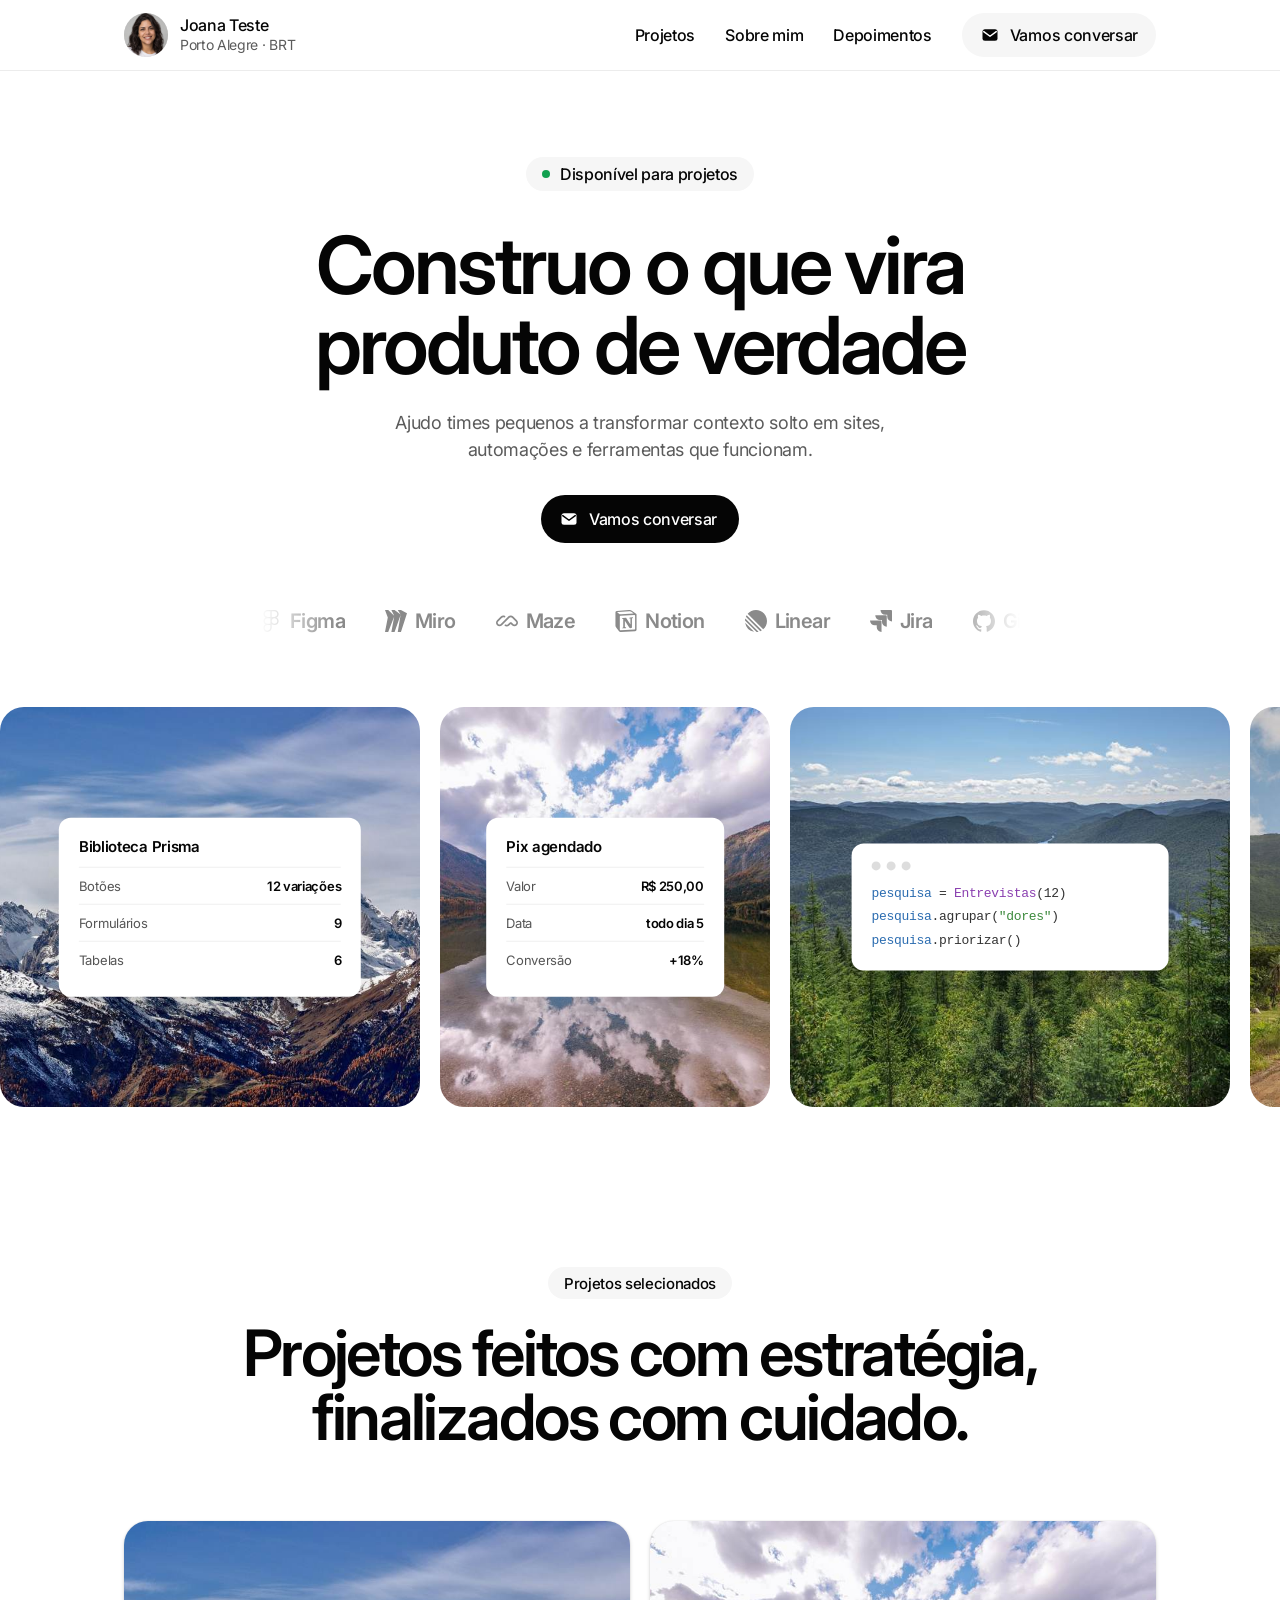
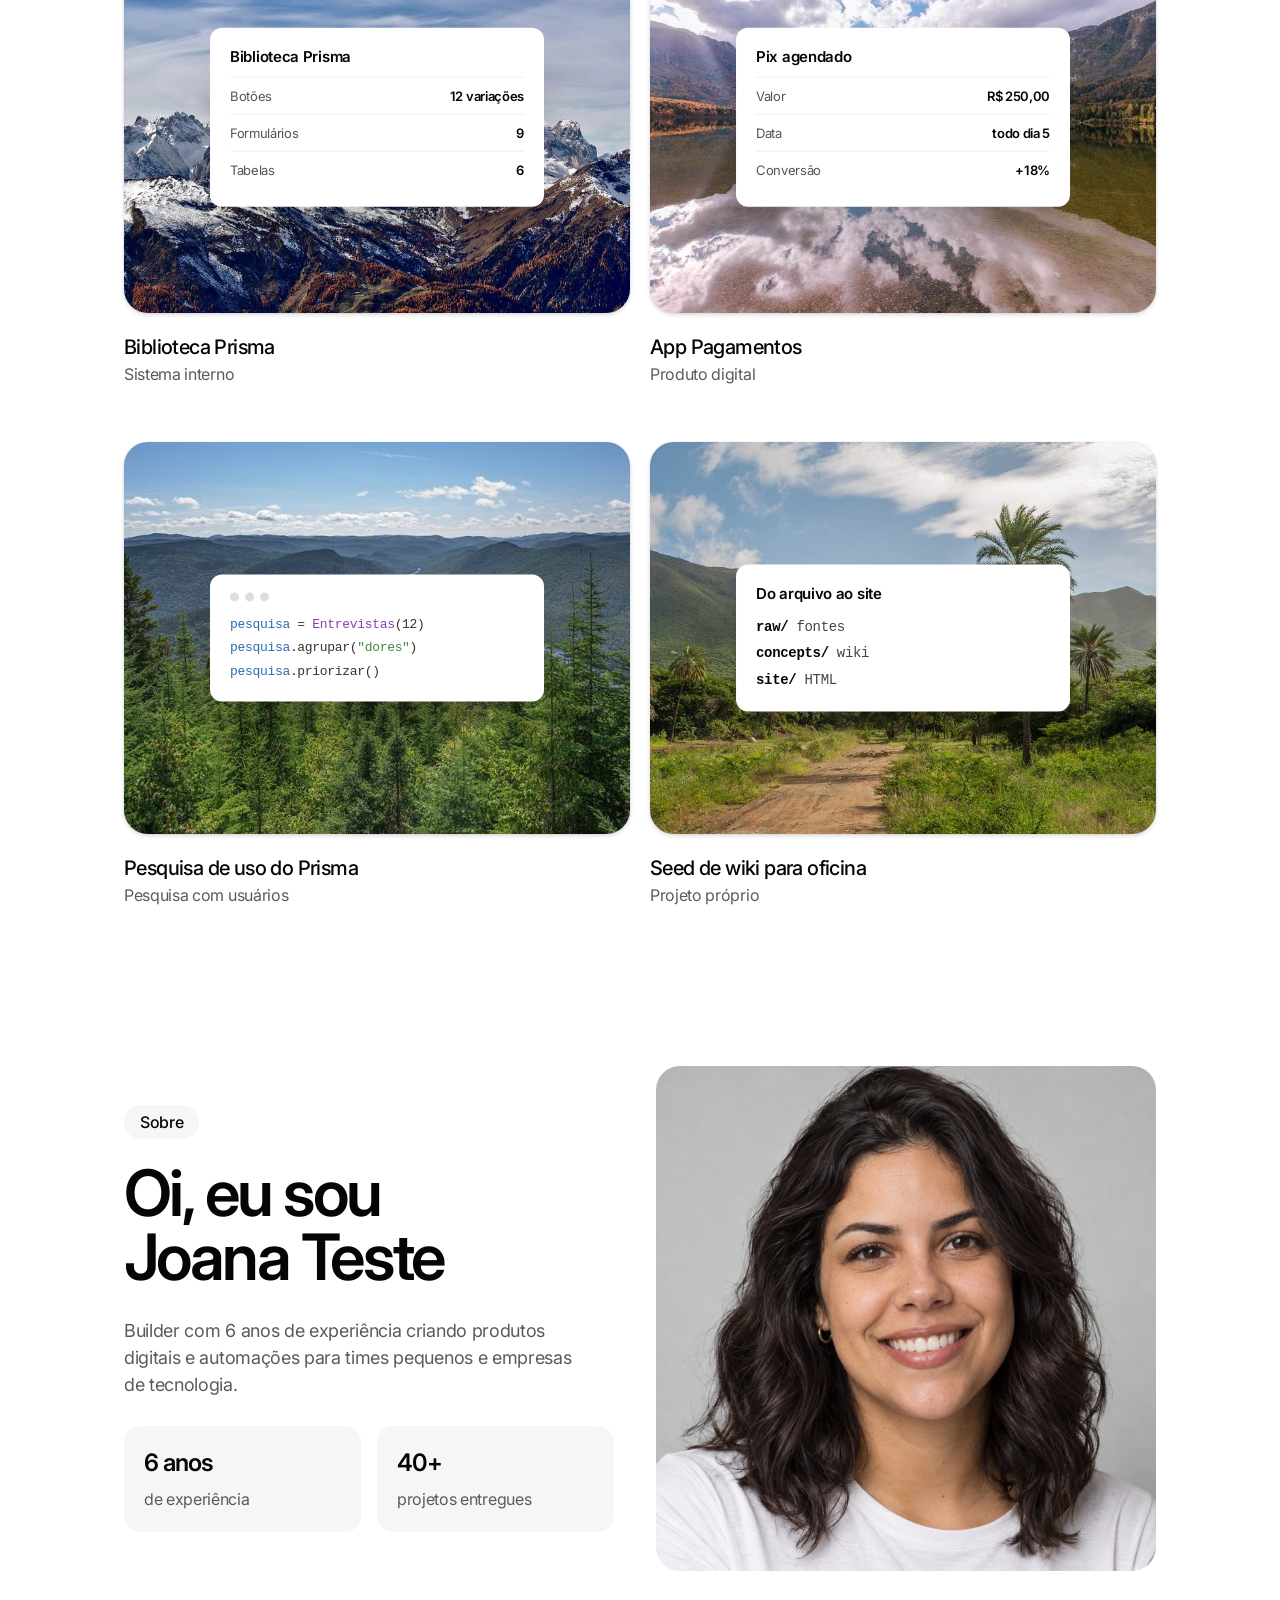
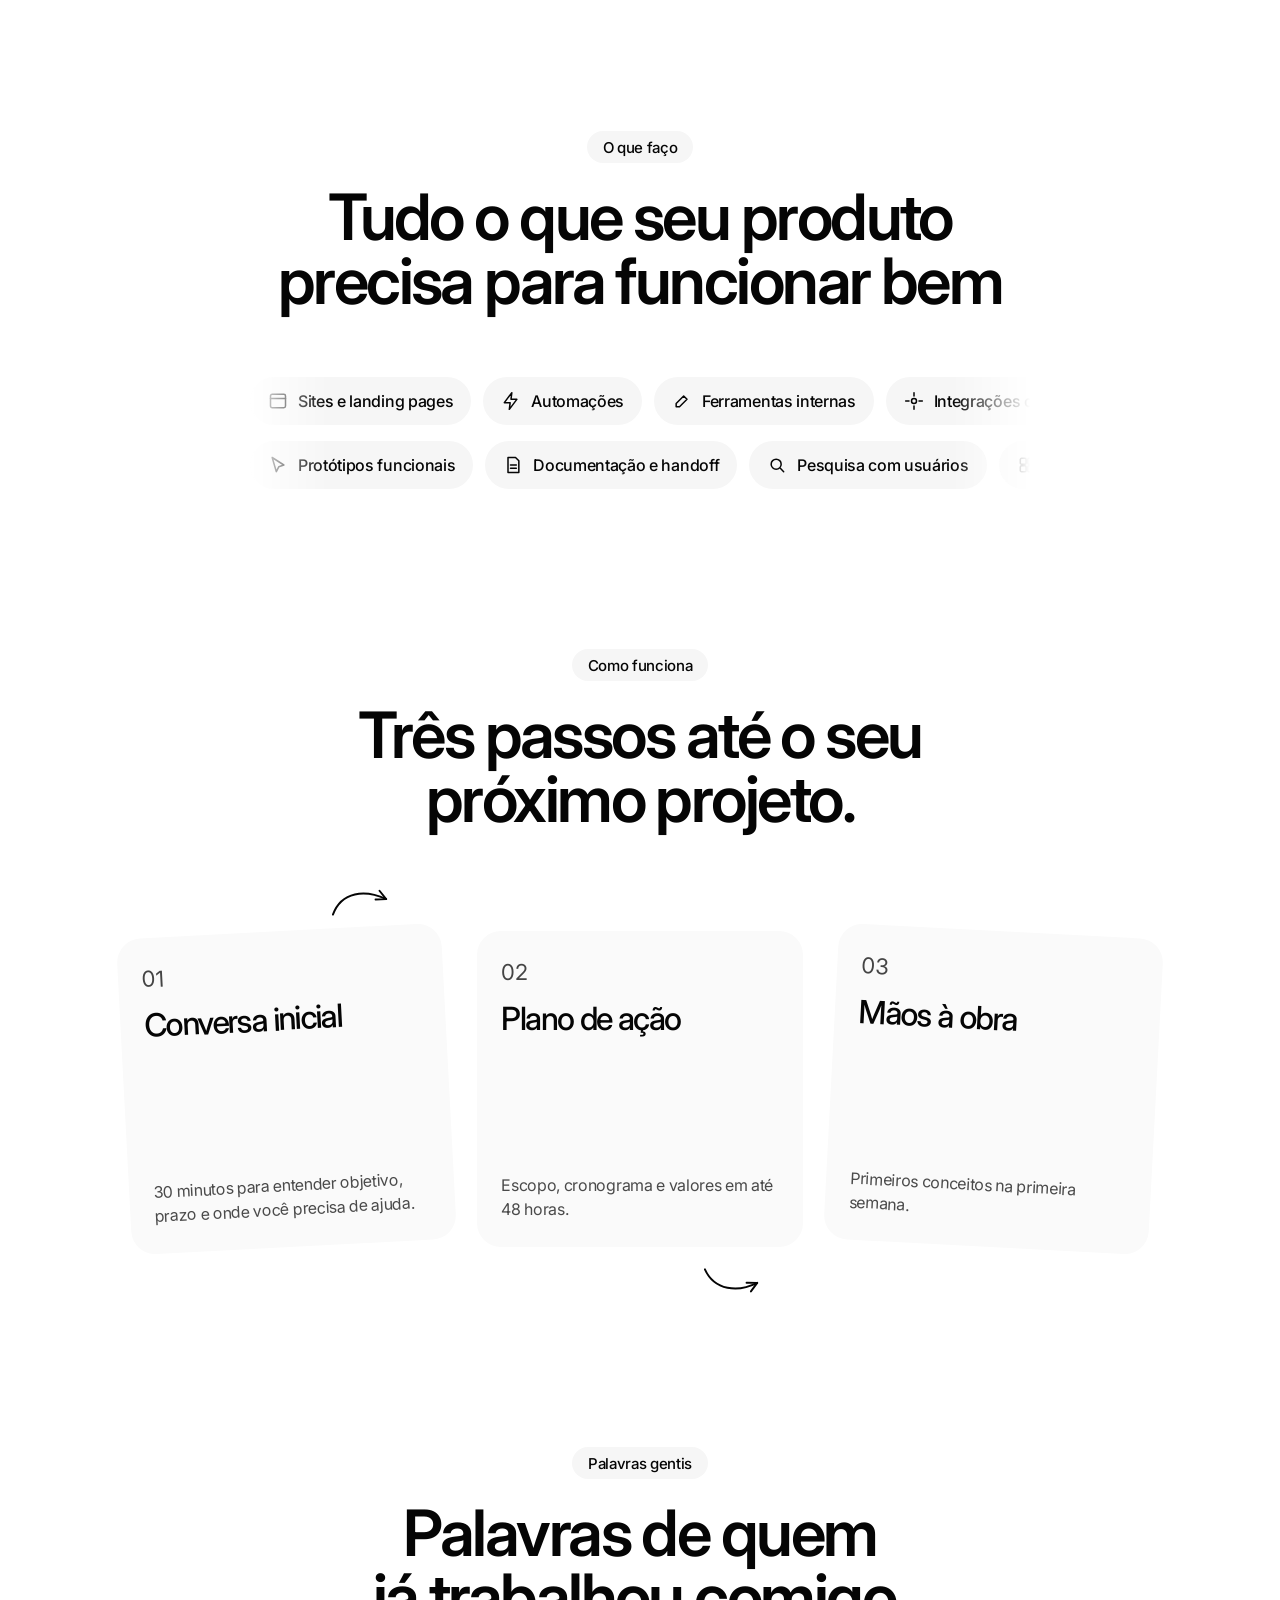
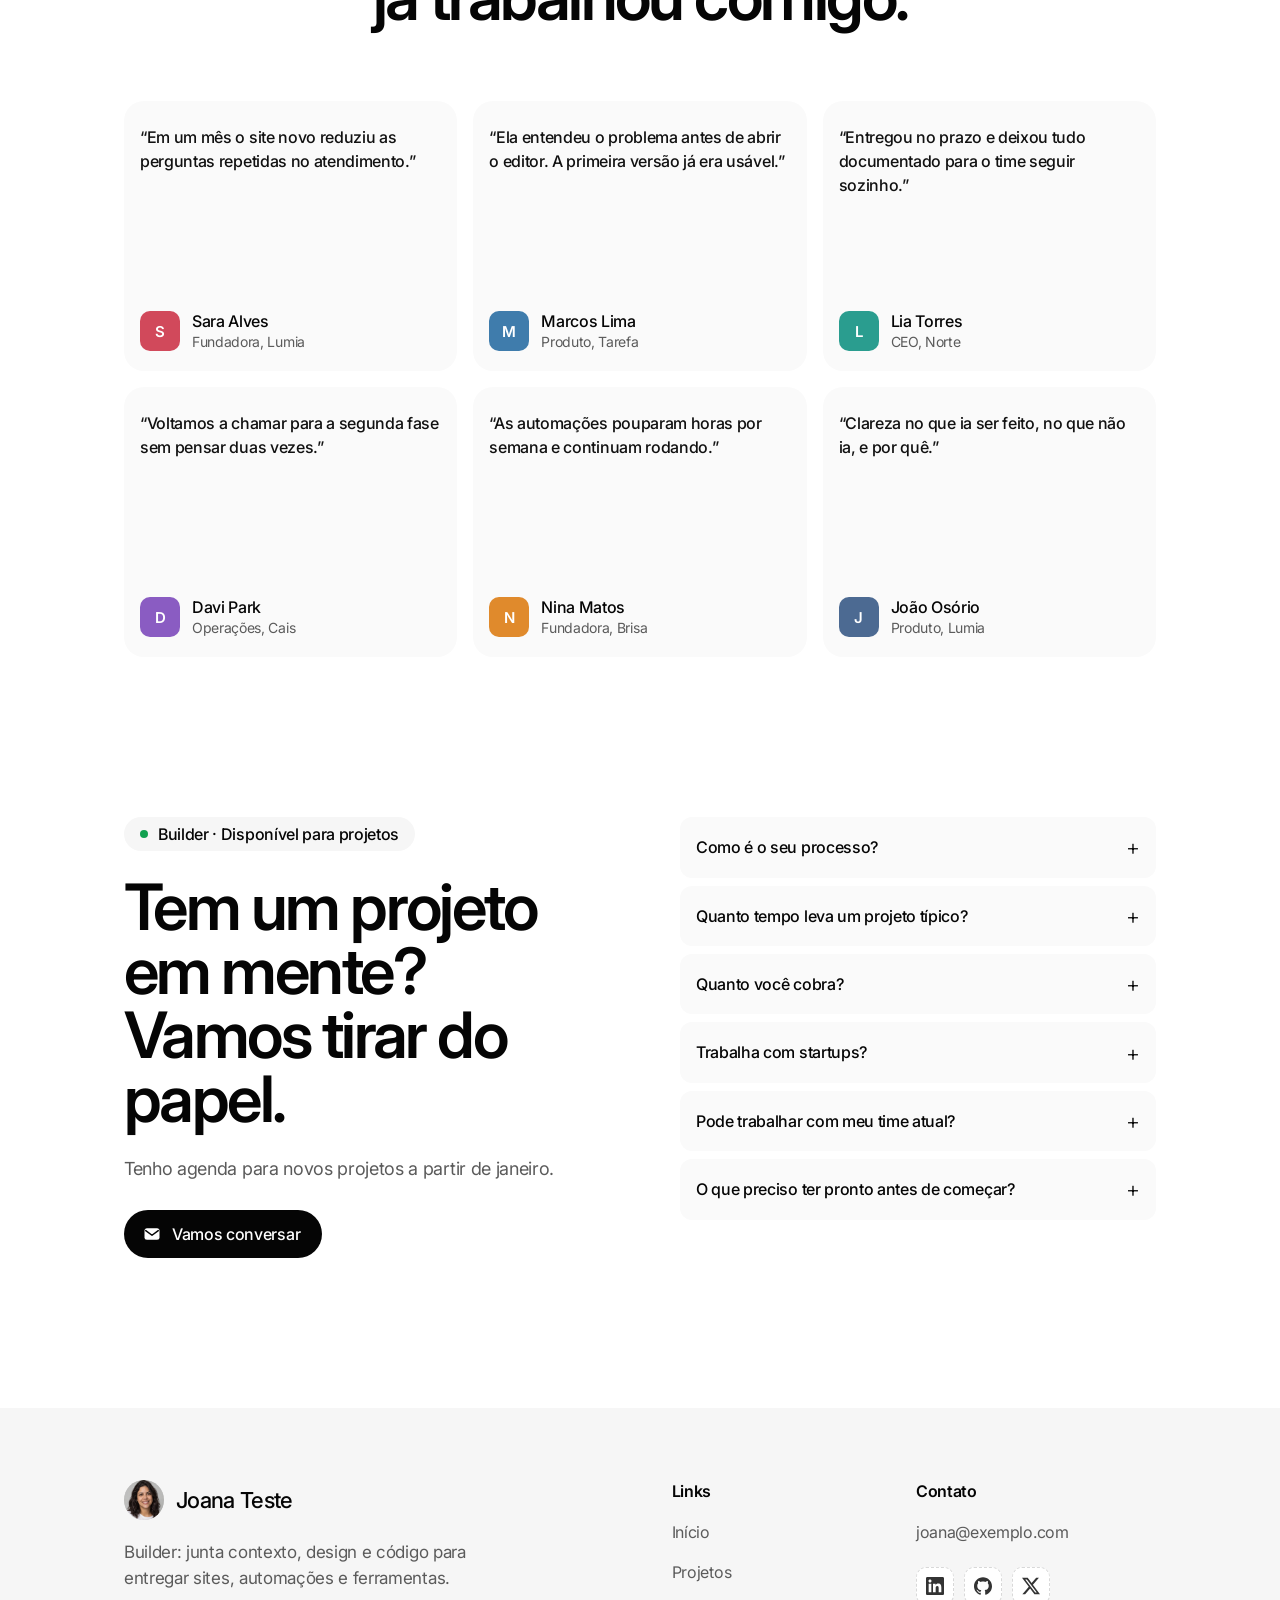
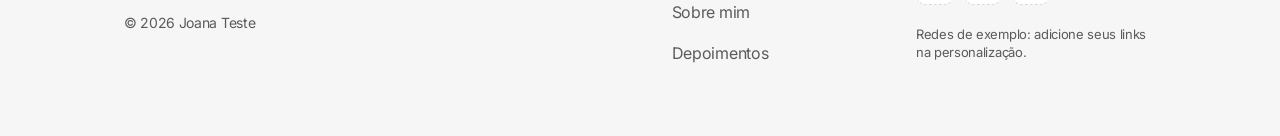
==== commit 2ee87503: "Site: redes como placeholders identificados e nao navegaveis (sem handles inventados), instrucao de " ====
--- a/site/index.html
+++ b/site/index.html
@@ -1 +1 @@
-<!doctype html><html lang="pt-BR"><head><meta charset="utf-8"><meta name="viewport" content="width=device-width,initial-scale=1"><title>Joana Teste · Builder</title><meta name="description" content="Portfólio de Joana Teste, persona fictícia de exemplo."><link rel="preconnect" href="https://fonts.googleapis.com"><link rel="preconnect" href="https://fonts.gstatic.com" crossorigin><link href="https://fonts.googleapis.com/css2?family=Inter:wght@400;500;600&display=swap" rel="stylesheet"><link rel="stylesheet" href="style.css"><script>document.documentElement.classList.add("js")</script></head><body><header><div class="w"><a class="who" href="index.html"><img src="img/joana.jpg" alt="Joana Teste" width="44" height="44"><span><b>Joana Teste</b><small>Porto Alegre · BRT</small></span></a><div class="nvw"><nav id="nv"><a href="projetos.html">Projetos</a><a href="sobre.html">Sobre mim</a><a href="index.html#depoimentos">Depoimentos</a><a class="pill" href="mailto:joana@exemplo.com"><svg viewBox="0 0 24 24" aria-hidden="true"><rect x="3" y="5" width="18" height="14" rx="3" fill="#050505"/><path d="M4.5 8l7.5 5.5L19.5 8" fill="none" stroke="#fff" stroke-width="1.8" stroke-linecap="round" stroke-linejoin="round"/></svg>Vamos conversar</a></nav><button class="bg" aria-label="Menu" aria-expanded="false"><i></i><i></i></button></div></div></header><main><section class="w hero"><span class="tag"><i></i>Disponível para projetos</span><h1>Construo o que vira produto de verdade</h1><p class="sub">Ajudo times pequenos a transformar contexto solto em sites, automações e ferramentas que funcionam.</p><div class="cta"><a class="btn" href="mailto:joana@exemplo.com"><svg viewBox="0 0 24 24" aria-hidden="true"><rect x="3" y="5" width="18" height="14" rx="3" fill="#fff"/><path d="M4.5 8l7.5 5.5L19.5 8" fill="none" stroke="#050505" stroke-width="1.8" stroke-linecap="round" stroke-linejoin="round"/></svg>Vamos conversar</a></div></section><div class="hero-after"><div class="mq logos"><div class="tr"><div class="g"><span><svg viewBox="0 0 24 24" aria-hidden="true"><path d="M15.852 8.981h-4.588V0h4.588c2.476 0 4.49 2.014 4.49 4.49s-2.014 4.491-4.49 4.491zM12.735 7.51h3.117c1.665 0 3.019-1.355 3.019-3.019s-1.355-3.019-3.019-3.019h-3.117V7.51zm0 1.471H8.148c-2.476 0-4.49-2.014-4.49-4.49S5.672 0 8.148 0h4.588v8.981zm-4.587-7.51c-1.665 0-3.019 1.355-3.019 3.019s1.354 3.02 3.019 3.02h3.117V1.471H8.148zm4.587 15.019H8.148c-2.476 0-4.49-2.014-4.49-4.49s2.014-4.49 4.49-4.49h4.588v8.98zM8.148 8.981c-1.665 0-3.019 1.355-3.019 3.019s1.355 3.019 3.019 3.019h3.117V8.981H8.148zM8.172 24c-2.489 0-4.515-2.014-4.515-4.49s2.014-4.49 4.49-4.49h4.588v4.441c0 2.503-2.047 4.539-4.563 4.539zm-.024-7.51a3.023 3.023 0 0 0-3.019 3.019c0 1.665 1.365 3.019 3.044 3.019 1.705 0 3.093-1.376 3.093-3.068v-2.97H8.148zm7.704 0h-.098c-2.476 0-4.49-2.014-4.49-4.49s2.014-4.49 4.49-4.49h.098c2.476 0 4.49 2.014 4.49 4.49s-2.014 4.49-4.49 4.49zm-.097-7.509c-1.665 0-3.019 1.355-3.019 3.019s1.355 3.019 3.019 3.019h.098c1.665 0 3.019-1.355 3.019-3.019s-1.355-3.019-3.019-3.019h-.098z"/></svg>Figma</span><span><svg viewBox="0 0 24 24" aria-hidden="true"><path d="M17.392 0H13.9L17 4.808 10.444 0H6.949l3.102 6.3L3.494 0H0l3.05 8.131L0 24h3.494L10.05 6.985 6.949 24h3.494L17 5.494 13.899 24h3.493L24 3.672 17.392 0z"/></svg>Miro</span><span><svg viewBox="0 0 24 24" aria-hidden="true"><path d="M1.126 16.547c-1.5013-1.4881-1.5013-3.9009 0-5.389l4.0778-4.042c1.2692-1.258 3.205-1.4525 4.6803-.5836.4564.2687.4524.8852.077 1.2573-.3753.372-.988.34-1.4975.1923-.6524-.1891-1.386-.0287-1.9006.4813l-4.0777 4.0419a1.8935 1.8935 0 0 0 0 2.6945c.7506.744 1.9678.744 2.7184 0l8.1555-8.0836c1.5014-1.4882 3.9355-1.4882 5.437 0l4.0778 4.0418c1.5013 1.4881 1.5013 3.901 0 5.389-1.5014 1.4882-3.9356 1.4882-5.437 0l-1.3593-1.3472-1.699 1.684c-1.2692 1.258-3.205 1.4526-4.6804.5837-.4563-.2687-.4523-.8852-.077-1.2573.3754-.372.988-.34 1.4975-.1923.6524.1892 1.386.0287 1.9006-.4813l1.7476-1.7322c.724-.7175 1.8975-.7175 2.6214 0l1.4078 1.3954c.7507.744 1.9678.744 2.7186 0a1.8936 1.8936 0 0 0 0-2.6945l-4.0779-4.0419c-.7507-.744-1.9678-.744-2.7185 0L6.563 16.5471c-1.5014 1.4882-3.9356 1.4881-5.437 0"/></svg>Maze</span><span><svg viewBox="0 0 24 24" aria-hidden="true"><path d="M4.459 4.208c.746.606 1.026.56 2.428.466l13.215-.793c.28 0 .047-.28-.046-.326L17.86 1.968c-.42-.326-.981-.7-2.055-.607L3.01 2.295c-.466.046-.56.28-.374.466zm.793 3.08v13.904c0 .747.373 1.027 1.214.98l14.523-.84c.841-.046.935-.56.935-1.167V6.354c0-.606-.233-.933-.748-.887l-15.177.887c-.56.047-.747.327-.747.933zm14.337.745c.093.42 0 .84-.42.888l-.7.14v10.264c-.608.327-1.168.514-1.635.514-.748 0-.935-.234-1.495-.933l-4.577-7.186v6.952L12.21 19s0 .84-1.168.84l-3.222.186c-.093-.186 0-.653.327-.746l.84-.233V9.854L7.822 9.76c-.094-.42.14-1.026.793-1.073l3.456-.233 4.764 7.279v-6.44l-1.215-.139c-.093-.514.28-.887.747-.933zM1.936 1.035l13.31-.98c1.634-.14 2.055-.047 3.082.7l4.249 2.986c.7.513.934.653.934 1.213v16.378c0 1.026-.373 1.634-1.68 1.726l-15.458.934c-.98.047-1.448-.093-1.962-.747l-3.129-4.06c-.56-.747-.793-1.306-.793-1.96V2.667c0-.839.374-1.54 1.447-1.632z"/></svg>Notion</span><span><svg viewBox="0 0 24 24" aria-hidden="true"><path d="M2.886 4.18A11.982 11.982 0 0 1 11.99 0C18.624 0 24 5.376 24 12.009c0 3.64-1.62 6.903-4.18 9.105L2.887 4.18ZM1.817 5.626l16.556 16.556c-.524.33-1.075.62-1.65.866L.951 7.277c.247-.575.537-1.126.866-1.65ZM.322 9.163l14.515 14.515c-.71.172-1.443.282-2.195.322L0 11.358a12 12 0 0 1 .322-2.195Zm-.17 4.862 9.823 9.824a12.02 12.02 0 0 1-9.824-9.824Z"/></svg>Linear</span><span><svg viewBox="0 0 24 24" aria-hidden="true"><path d="M11.571 11.513H0a5.218 5.218 0 0 0 5.232 5.215h2.13v2.057A5.215 5.215 0 0 0 12.575 24V12.518a1.005 1.005 0 0 0-1.005-1.005zm5.723-5.756H5.736a5.215 5.215 0 0 0 5.215 5.214h2.129v2.058a5.218 5.218 0 0 0 5.215 5.214V6.758a1.001 1.001 0 0 0-1.001-1.001zM23.013 0H11.455a5.215 5.215 0 0 0 5.215 5.215h2.129v2.057A5.215 5.215 0 0 0 24 12.483V1.005A1.001 1.001 0 0 0 23.013 0Z"/></svg>Jira</span><span><svg viewBox="0 0 24 24" aria-hidden="true"><path d="M12 .297c-6.63 0-12 5.373-12 12 0 5.303 3.438 9.8 8.205 11.385.6.113.82-.258.82-.577 0-.285-.01-1.04-.015-2.04-3.338.724-4.042-1.61-4.042-1.61C4.422 18.07 3.633 17.7 3.633 17.7c-1.087-.744.084-.729.084-.729 1.205.084 1.838 1.236 1.838 1.236 1.07 1.835 2.809 1.305 3.495.998.108-.776.417-1.305.76-1.605-2.665-.3-5.466-1.332-5.466-5.93 0-1.31.465-2.38 1.235-3.22-.135-.303-.54-1.523.105-3.176 0 0 1.005-.322 3.3 1.23.96-.267 1.98-.399 3-.405 1.02.006 2.04.138 3 .405 2.28-1.552 3.285-1.23 3.285-1.23.645 1.653.24 2.873.12 3.176.765.84 1.23 1.91 1.23 3.22 0 4.61-2.805 5.625-5.475 5.92.42.36.81 1.096.81 2.22 0 1.606-.015 2.896-.015 3.286 0 .315.21.69.825.57C20.565 22.092 24 17.592 24 12.297c0-6.627-5.373-12-12-12"/></svg>GitHub</span><span><svg viewBox="0 0 24 24" aria-hidden="true"><path d="M14.23 12.004a2.236 2.236 0 0 1-2.235 2.236 2.236 2.236 0 0 1-2.236-2.236 2.236 2.236 0 0 1 2.235-2.236 2.236 2.236 0 0 1 2.236 2.236zm2.648-10.69c-1.346 0-3.107.96-4.888 2.622-1.78-1.653-3.542-2.602-4.887-2.602-.41 0-.783.093-1.106.278-1.375.793-1.683 3.264-.973 6.365C1.98 8.917 0 10.42 0 12.004c0 1.59 1.99 3.097 5.043 4.03-.704 3.113-.39 5.588.988 6.38.32.187.69.275 1.102.275 1.345 0 3.107-.96 4.888-2.624 1.78 1.654 3.542 2.603 4.887 2.603.41 0 .783-.09 1.106-.275 1.374-.792 1.683-3.263.973-6.365C22.02 15.096 24 13.59 24 12.004c0-1.59-1.99-3.097-5.043-4.032.704-3.11.39-5.587-.988-6.38-.318-.184-.688-.277-1.092-.278zm-.005 1.09v.006c.225 0 .406.044.558.127.666.382.955 1.835.73 3.704-.054.46-.142.945-.25 1.44-.96-.236-2.006-.417-3.107-.534-.66-.905-1.345-1.727-2.035-2.447 1.592-1.48 3.087-2.292 4.105-2.295zm-9.77.02c1.012 0 2.514.808 4.11 2.28-.686.72-1.37 1.537-2.02 2.442-1.107.117-2.154.298-3.113.538-.112-.49-.195-.964-.254-1.42-.23-1.868.054-3.32.714-3.707.19-.09.4-.127.563-.132zm4.882 3.05c.455.468.91.992 1.36 1.564-.44-.02-.89-.034-1.345-.034-.46 0-.915.01-1.36.034.44-.572.895-1.096 1.345-1.565zM12 8.1c.74 0 1.477.034 2.202.093.406.582.802 1.203 1.183 1.86.372.64.71 1.29 1.018 1.946-.308.655-.646 1.31-1.013 1.95-.38.66-.773 1.288-1.18 1.87-.728.063-1.466.098-2.21.098-.74 0-1.477-.035-2.202-.093-.406-.582-.802-1.204-1.183-1.86-.372-.64-.71-1.29-1.018-1.946.303-.657.646-1.313 1.013-1.954.38-.66.773-1.286 1.18-1.868.728-.064 1.466-.098 2.21-.098zm-3.635.254c-.24.377-.48.763-.704 1.16-.225.39-.435.782-.635 1.174-.265-.656-.49-1.31-.676-1.947.64-.15 1.315-.283 2.015-.386zm7.26 0c.695.103 1.365.23 2.006.387-.18.632-.405 1.282-.66 1.933-.2-.39-.41-.783-.64-1.174-.225-.392-.465-.774-.705-1.146zm3.063.675c.484.15.944.317 1.375.498 1.732.74 2.852 1.708 2.852 2.476-.005.768-1.125 1.74-2.857 2.475-.42.18-.88.342-1.355.493-.28-.958-.646-1.956-1.1-2.98.45-1.017.81-2.01 1.085-2.964zm-13.395.004c.278.96.645 1.957 1.1 2.98-.45 1.017-.812 2.01-1.086 2.964-.484-.15-.944-.318-1.37-.5-1.732-.737-2.852-1.706-2.852-2.474 0-.768 1.12-1.742 2.852-2.476.42-.18.88-.342 1.356-.494zm11.678 4.28c.265.657.49 1.312.676 1.948-.64.157-1.316.29-2.016.39.24-.375.48-.762.705-1.158.225-.39.435-.788.636-1.18zm-9.945.02c.2.392.41.783.64 1.175.23.39.465.772.705 1.143-.695-.102-1.365-.23-2.006-.386.18-.63.406-1.282.66-1.933zM17.92 16.32c.112.493.2.968.254 1.423.23 1.868-.054 3.32-.714 3.708-.147.09-.338.128-.563.128-1.012 0-2.514-.807-4.11-2.28.686-.72 1.37-1.536 2.02-2.44 1.107-.118 2.154-.3 3.113-.54zm-11.83.01c.96.234 2.006.415 3.107.532.66.905 1.345 1.727 2.035 2.446-1.595 1.483-3.092 2.295-4.11 2.295-.22-.005-.406-.05-.553-.132-.666-.38-.955-1.834-.73-3.703.054-.46.142-.944.25-1.438zm4.56.64c.44.02.89.034 1.345.034.46 0 .915-.01 1.36-.034-.44.572-.895 1.095-1.345 1.565-.455-.47-.91-.993-1.36-1.565z"/></svg>React</span><span><svg viewBox="0 0 24 24" aria-hidden="true"><path d="m12 1.608 12 20.784H0Z"/></svg>Vercel</span><span><svg viewBox="0 0 24 24" aria-hidden="true"><path d="M1.125 0C.502 0 0 .502 0 1.125v21.75C0 23.498.502 24 1.125 24h21.75c.623 0 1.125-.502 1.125-1.125V1.125C24 .502 23.498 0 22.875 0zm17.363 9.75c.612 0 1.154.037 1.627.111a6.38 6.38 0 0 1 1.306.34v2.458a3.95 3.95 0 0 0-.643-.361 5.093 5.093 0 0 0-.717-.26 5.453 5.453 0 0 0-1.426-.2c-.3 0-.573.028-.819.086a2.1 2.1 0 0 0-.623.242c-.17.104-.3.229-.393.374a.888.888 0 0 0-.14.49c0 .196.053.373.156.529.104.156.252.304.443.444s.423.276.696.41c.273.135.582.274.926.416.47.197.892.407 1.266.628.374.222.695.473.963.753.268.279.472.598.614.957.142.359.214.776.214 1.253 0 .657-.125 1.21-.373 1.656a3.033 3.033 0 0 1-1.012 1.085 4.38 4.38 0 0 1-1.487.596c-.566.12-1.163.18-1.79.18a9.916 9.916 0 0 1-1.84-.164 5.544 5.544 0 0 1-1.512-.493v-2.63a5.033 5.033 0 0 0 3.237 1.2c.333 0 .624-.03.872-.09.249-.06.456-.144.623-.25.166-.108.29-.234.373-.38a1.023 1.023 0 0 0-.074-1.089 2.12 2.12 0 0 0-.537-.5 5.597 5.597 0 0 0-.807-.444 27.72 27.72 0 0 0-1.007-.436c-.918-.383-1.602-.852-2.053-1.405-.45-.553-.676-1.222-.676-2.005 0-.614.123-1.141.369-1.582.246-.441.58-.804 1.004-1.089a4.494 4.494 0 0 1 1.47-.629 7.536 7.536 0 0 1 1.77-.201zm-15.113.188h9.563v2.166H9.506v9.646H6.789v-9.646H3.375z"/></svg>TypeScript</span><span><svg viewBox="0 0 24 24" aria-hidden="true"><path d="M16.71.243l-.12 2.71a.18.18 0 00.29.15l1.06-.8.9.7a.18.18 0 00.28-.14l-.1-2.76 1.33-.1a1.2 1.2 0 011.279 1.2v21.596a1.2 1.2 0 01-1.26 1.2l-16.096-.72a1.2 1.2 0 01-1.15-1.16l-.75-19.797a1.2 1.2 0 011.13-1.27L16.7.222zM13.64 9.3c0 .47 3.16.24 3.59-.08 0-3.2-1.72-4.89-4.859-4.89-3.15 0-4.899 1.72-4.899 4.29 0 4.45 5.999 4.53 5.999 6.959 0 .7-.32 1.1-1.05 1.1-.96 0-1.35-.49-1.3-2.16 0-.36-3.649-.48-3.769 0-.27 4.03 2.23 5.2 5.099 5.2 2.79 0 4.969-1.49 4.969-4.18 0-4.77-6.099-4.64-6.099-6.999 0-.97.72-1.1 1.13-1.1.45 0 1.25.07 1.19 1.87z"/></svg>Storybook</span></div><div class="g" aria-hidden="true"><span><svg viewBox="0 0 24 24" aria-hidden="true"><path d="M15.852 8.981h-4.588V0h4.588c2.476 0 4.49 2.014 4.49 4.49s-2.014 4.491-4.49 4.491zM12.735 7.51h3.117c1.665 0 3.019-1.355 3.019-3.019s-1.355-3.019-3.019-3.019h-3.117V7.51zm0 1.471H8.148c-2.476 0-4.49-2.014-4.49-4.49S5.672 0 8.148 0h4.588v8.981zm-4.587-7.51c-1.665 0-3.019 1.355-3.019 3.019s1.354 3.02 3.019 3.02h3.117V1.471H8.148zm4.587 15.019H8.148c-2.476 0-4.49-2.014-4.49-4.49s2.014-4.49 4.49-4.49h4.588v8.98zM8.148 8.981c-1.665 0-3.019 1.355-3.019 3.019s1.355 3.019 3.019 3.019h3.117V8.981H8.148zM8.172 24c-2.489 0-4.515-2.014-4.515-4.49s2.014-4.49 4.49-4.49h4.588v4.441c0 2.503-2.047 4.539-4.563 4.539zm-.024-7.51a3.023 3.023 0 0 0-3.019 3.019c0 1.665 1.365 3.019 3.044 3.019 1.705 0 3.093-1.376 3.093-3.068v-2.97H8.148zm7.704 0h-.098c-2.476 0-4.49-2.014-4.49-4.49s2.014-4.49 4.49-4.49h.098c2.476 0 4.49 2.014 4.49 4.49s-2.014 4.49-4.49 4.49zm-.097-7.509c-1.665 0-3.019 1.355-3.019 3.019s1.355 3.019 3.019 3.019h.098c1.665 0 3.019-1.355 3.019-3.019s-1.355-3.019-3.019-3.019h-.098z"/></svg>Figma</span><span><svg viewBox="0 0 24 24" aria-hidden="true"><path d="M17.392 0H13.9L17 4.808 10.444 0H6.949l3.102 6.3L3.494 0H0l3.05 8.131L0 24h3.494L10.05 6.985 6.949 24h3.494L17 5.494 13.899 24h3.493L24 3.672 17.392 0z"/></svg>Miro</span><span><svg viewBox="0 0 24 24" aria-hidden="true"><path d="M1.126 16.547c-1.5013-1.4881-1.5013-3.9009 0-5.389l4.0778-4.042c1.2692-1.258 3.205-1.4525 4.6803-.5836.4564.2687.4524.8852.077 1.2573-.3753.372-.988.34-1.4975.1923-.6524-.1891-1.386-.0287-1.9006.4813l-4.0777 4.0419a1.8935 1.8935 0 0 0 0 2.6945c.7506.744 1.9678.744 2.7184 0l8.1555-8.0836c1.5014-1.4882 3.9355-1.4882 5.437 0l4.0778 4.0418c1.5013 1.4881 1.5013 3.901 0 5.389-1.5014 1.4882-3.9356 1.4882-5.437 0l-1.3593-1.3472-1.699 1.684c-1.2692 1.258-3.205 1.4526-4.6804.5837-.4563-.2687-.4523-.8852-.077-1.2573.3754-.372.988-.34 1.4975-.1923.6524.1892 1.386.0287 1.9006-.4813l1.7476-1.7322c.724-.7175 1.8975-.7175 2.6214 0l1.4078 1.3954c.7507.744 1.9678.744 2.7186 0a1.8936 1.8936 0 0 0 0-2.6945l-4.0779-4.0419c-.7507-.744-1.9678-.744-2.7185 0L6.563 16.5471c-1.5014 1.4882-3.9356 1.4881-5.437 0"/></svg>Maze</span><span><svg viewBox="0 0 24 24" aria-hidden="true"><path d="M4.459 4.208c.746.606 1.026.56 2.428.466l13.215-.793c.28 0 .047-.28-.046-.326L17.86 1.968c-.42-.326-.981-.7-2.055-.607L3.01 2.295c-.466.046-.56.28-.374.466zm.793 3.08v13.904c0 .747.373 1.027 1.214.98l14.523-.84c.841-.046.935-.56.935-1.167V6.354c0-.606-.233-.933-.748-.887l-15.177.887c-.56.047-.747.327-.747.933zm14.337.745c.093.42 0 .84-.42.888l-.7.14v10.264c-.608.327-1.168.514-1.635.514-.748 0-.935-.234-1.495-.933l-4.577-7.186v6.952L12.21 19s0 .84-1.168.84l-3.222.186c-.093-.186 0-.653.327-.746l.84-.233V9.854L7.822 9.76c-.094-.42.14-1.026.793-1.073l3.456-.233 4.764 7.279v-6.44l-1.215-.139c-.093-.514.28-.887.747-.933zM1.936 1.035l13.31-.98c1.634-.14 2.055-.047 3.082.7l4.249 2.986c.7.513.934.653.934 1.213v16.378c0 1.026-.373 1.634-1.68 1.726l-15.458.934c-.98.047-1.448-.093-1.962-.747l-3.129-4.06c-.56-.747-.793-1.306-.793-1.96V2.667c0-.839.374-1.54 1.447-1.632z"/></svg>Notion</span><span><svg viewBox="0 0 24 24" aria-hidden="true"><path d="M2.886 4.18A11.982 11.982 0 0 1 11.99 0C18.624 0 24 5.376 24 12.009c0 3.64-1.62 6.903-4.18 9.105L2.887 4.18ZM1.817 5.626l16.556 16.556c-.524.33-1.075.62-1.65.866L.951 7.277c.247-.575.537-1.126.866-1.65ZM.322 9.163l14.515 14.515c-.71.172-1.443.282-2.195.322L0 11.358a12 12 0 0 1 .322-2.195Zm-.17 4.862 9.823 9.824a12.02 12.02 0 0 1-9.824-9.824Z"/></svg>Linear</span><span><svg viewBox="0 0 24 24" aria-hidden="true"><path d="M11.571 11.513H0a5.218 5.218 0 0 0 5.232 5.215h2.13v2.057A5.215 5.215 0 0 0 12.575 24V12.518a1.005 1.005 0 0 0-1.005-1.005zm5.723-5.756H5.736a5.215 5.215 0 0 0 5.215 5.214h2.129v2.058a5.218 5.218 0 0 0 5.215 5.214V6.758a1.001 1.001 0 0 0-1.001-1.001zM23.013 0H11.455a5.215 5.215 0 0 0 5.215 5.215h2.129v2.057A5.215 5.215 0 0 0 24 12.483V1.005A1.001 1.001 0 0 0 23.013 0Z"/></svg>Jira</span><span><svg viewBox="0 0 24 24" aria-hidden="true"><path d="M12 .297c-6.63 0-12 5.373-12 12 0 5.303 3.438 9.8 8.205 11.385.6.113.82-.258.82-.577 0-.285-.01-1.04-.015-2.04-3.338.724-4.042-1.61-4.042-1.61C4.422 18.07 3.633 17.7 3.633 17.7c-1.087-.744.084-.729.084-.729 1.205.084 1.838 1.236 1.838 1.236 1.07 1.835 2.809 1.305 3.495.998.108-.776.417-1.305.76-1.605-2.665-.3-5.466-1.332-5.466-5.93 0-1.31.465-2.38 1.235-3.22-.135-.303-.54-1.523.105-3.176 0 0 1.005-.322 3.3 1.23.96-.267 1.98-.399 3-.405 1.02.006 2.04.138 3 .405 2.28-1.552 3.285-1.23 3.285-1.23.645 1.653.24 2.873.12 3.176.765.84 1.23 1.91 1.23 3.22 0 4.61-2.805 5.625-5.475 5.92.42.36.81 1.096.81 2.22 0 1.606-.015 2.896-.015 3.286 0 .315.21.69.825.57C20.565 22.092 24 17.592 24 12.297c0-6.627-5.373-12-12-12"/></svg>GitHub</span><span><svg viewBox="0 0 24 24" aria-hidden="true"><path d="M14.23 12.004a2.236 2.236 0 0 1-2.235 2.236 2.236 2.236 0 0 1-2.236-2.236 2.236 2.236 0 0 1 2.235-2.236 2.236 2.236 0 0 1 2.236 2.236zm2.648-10.69c-1.346 0-3.107.96-4.888 2.622-1.78-1.653-3.542-2.602-4.887-2.602-.41 0-.783.093-1.106.278-1.375.793-1.683 3.264-.973 6.365C1.98 8.917 0 10.42 0 12.004c0 1.59 1.99 3.097 5.043 4.03-.704 3.113-.39 5.588.988 6.38.32.187.69.275 1.102.275 1.345 0 3.107-.96 4.888-2.624 1.78 1.654 3.542 2.603 4.887 2.603.41 0 .783-.09 1.106-.275 1.374-.792 1.683-3.263.973-6.365C22.02 15.096 24 13.59 24 12.004c0-1.59-1.99-3.097-5.043-4.032.704-3.11.39-5.587-.988-6.38-.318-.184-.688-.277-1.092-.278zm-.005 1.09v.006c.225 0 .406.044.558.127.666.382.955 1.835.73 3.704-.054.46-.142.945-.25 1.44-.96-.236-2.006-.417-3.107-.534-.66-.905-1.345-1.727-2.035-2.447 1.592-1.48 3.087-2.292 4.105-2.295zm-9.77.02c1.012 0 2.514.808 4.11 2.28-.686.72-1.37 1.537-2.02 2.442-1.107.117-2.154.298-3.113.538-.112-.49-.195-.964-.254-1.42-.23-1.868.054-3.32.714-3.707.19-.09.4-.127.563-.132zm4.882 3.05c.455.468.91.992 1.36 1.564-.44-.02-.89-.034-1.345-.034-.46 0-.915.01-1.36.034.44-.572.895-1.096 1.345-1.565zM12 8.1c.74 0 1.477.034 2.202.093.406.582.802 1.203 1.183 1.86.372.64.71 1.29 1.018 1.946-.308.655-.646 1.31-1.013 1.95-.38.66-.773 1.288-1.18 1.87-.728.063-1.466.098-2.21.098-.74 0-1.477-.035-2.202-.093-.406-.582-.802-1.204-1.183-1.86-.372-.64-.71-1.29-1.018-1.946.303-.657.646-1.313 1.013-1.954.38-.66.773-1.286 1.18-1.868.728-.064 1.466-.098 2.21-.098zm-3.635.254c-.24.377-.48.763-.704 1.16-.225.39-.435.782-.635 1.174-.265-.656-.49-1.31-.676-1.947.64-.15 1.315-.283 2.015-.386zm7.26 0c.695.103 1.365.23 2.006.387-.18.632-.405 1.282-.66 1.933-.2-.39-.41-.783-.64-1.174-.225-.392-.465-.774-.705-1.146zm3.063.675c.484.15.944.317 1.375.498 1.732.74 2.852 1.708 2.852 2.476-.005.768-1.125 1.74-2.857 2.475-.42.18-.88.342-1.355.493-.28-.958-.646-1.956-1.1-2.98.45-1.017.81-2.01 1.085-2.964zm-13.395.004c.278.96.645 1.957 1.1 2.98-.45 1.017-.812 2.01-1.086 2.964-.484-.15-.944-.318-1.37-.5-1.732-.737-2.852-1.706-2.852-2.474 0-.768 1.12-1.742 2.852-2.476.42-.18.88-.342 1.356-.494zm11.678 4.28c.265.657.49 1.312.676 1.948-.64.157-1.316.29-2.016.39.24-.375.48-.762.705-1.158.225-.39.435-.788.636-1.18zm-9.945.02c.2.392.41.783.64 1.175.23.39.465.772.705 1.143-.695-.102-1.365-.23-2.006-.386.18-.63.406-1.282.66-1.933zM17.92 16.32c.112.493.2.968.254 1.423.23 1.868-.054 3.32-.714 3.708-.147.09-.338.128-.563.128-1.012 0-2.514-.807-4.11-2.28.686-.72 1.37-1.536 2.02-2.44 1.107-.118 2.154-.3 3.113-.54zm-11.83.01c.96.234 2.006.415 3.107.532.66.905 1.345 1.727 2.035 2.446-1.595 1.483-3.092 2.295-4.11 2.295-.22-.005-.406-.05-.553-.132-.666-.38-.955-1.834-.73-3.703.054-.46.142-.944.25-1.438zm4.56.64c.44.02.89.034 1.345.034.46 0 .915-.01 1.36-.034-.44.572-.895 1.095-1.345 1.565-.455-.47-.91-.993-1.36-1.565z"/></svg>React</span><span><svg viewBox="0 0 24 24" aria-hidden="true"><path d="m12 1.608 12 20.784H0Z"/></svg>Vercel</span><span><svg viewBox="0 0 24 24" aria-hidden="true"><path d="M1.125 0C.502 0 0 .502 0 1.125v21.75C0 23.498.502 24 1.125 24h21.75c.623 0 1.125-.502 1.125-1.125V1.125C24 .502 23.498 0 22.875 0zm17.363 9.75c.612 0 1.154.037 1.627.111a6.38 6.38 0 0 1 1.306.34v2.458a3.95 3.95 0 0 0-.643-.361 5.093 5.093 0 0 0-.717-.26 5.453 5.453 0 0 0-1.426-.2c-.3 0-.573.028-.819.086a2.1 2.1 0 0 0-.623.242c-.17.104-.3.229-.393.374a.888.888 0 0 0-.14.49c0 .196.053.373.156.529.104.156.252.304.443.444s.423.276.696.41c.273.135.582.274.926.416.47.197.892.407 1.266.628.374.222.695.473.963.753.268.279.472.598.614.957.142.359.214.776.214 1.253 0 .657-.125 1.21-.373 1.656a3.033 3.033 0 0 1-1.012 1.085 4.38 4.38 0 0 1-1.487.596c-.566.12-1.163.18-1.79.18a9.916 9.916 0 0 1-1.84-.164 5.544 5.544 0 0 1-1.512-.493v-2.63a5.033 5.033 0 0 0 3.237 1.2c.333 0 .624-.03.872-.09.249-.06.456-.144.623-.25.166-.108.29-.234.373-.38a1.023 1.023 0 0 0-.074-1.089 2.12 2.12 0 0 0-.537-.5 5.597 5.597 0 0 0-.807-.444 27.72 27.72 0 0 0-1.007-.436c-.918-.383-1.602-.852-2.053-1.405-.45-.553-.676-1.222-.676-2.005 0-.614.123-1.141.369-1.582.246-.441.58-.804 1.004-1.089a4.494 4.494 0 0 1 1.47-.629 7.536 7.536 0 0 1 1.77-.201zm-15.113.188h9.563v2.166H9.506v9.646H6.789v-9.646H3.375z"/></svg>TypeScript</span><span><svg viewBox="0 0 24 24" aria-hidden="true"><path d="M16.71.243l-.12 2.71a.18.18 0 00.29.15l1.06-.8.9.7a.18.18 0 00.28-.14l-.1-2.76 1.33-.1a1.2 1.2 0 011.279 1.2v21.596a1.2 1.2 0 01-1.26 1.2l-16.096-.72a1.2 1.2 0 01-1.15-1.16l-.75-19.797a1.2 1.2 0 011.13-1.27L16.7.222zM13.64 9.3c0 .47 3.16.24 3.59-.08 0-3.2-1.72-4.89-4.859-4.89-3.15 0-4.899 1.72-4.899 4.29 0 4.45 5.999 4.53 5.999 6.959 0 .7-.32 1.1-1.05 1.1-.96 0-1.35-.49-1.3-2.16 0-.36-3.649-.48-3.769 0-.27 4.03 2.23 5.2 5.099 5.2 2.79 0 4.969-1.49 4.969-4.18 0-4.77-6.099-4.64-6.099-6.999 0-.97.72-1.1 1.13-1.1.45 0 1.25.07 1.19 1.87z"/></svg>Storybook</span></div></div></div><div class="mq full strip hero-after"><div class="tr slow"><div class="g"><div class="tile cv" style="width:420px;background-image:url(img/p1.jpg)"><div class="win" style="width:72%"><h4>Biblioteca Prisma</h4><div class="r"><span>Botões</span><b>12 variações</b></div><div class="r"><span>Formulários</span><b>9</b></div><div class="r"><span>Tabelas</span><b>6</b></div></div></div><div class="tile cv" style="width:330px;background-image:url(img/p2.jpg)"><div class="win" style="width:72%"><h4>Pix agendado</h4><div class="r"><span>Valor</span><b>R$ 250,00</b></div><div class="r"><span>Data</span><b>todo dia 5</b></div><div class="r"><span>Conversão</span><b>+18%</b></div></div></div><div class="tile cv" style="width:440px;background-image:url(img/p3.jpg)"><div class="win" style="width:72%"><div class="dots"><i></i><i></i><i></i></div><code><u>pesquisa</u> = <em>Entrevistas</em>(12)<br><u>pesquisa</u>.agrupar(<s>"dores"</s>)<br><u>pesquisa</u>.priorizar()</code></div></div><div class="tile cv" style="width:320px;background-image:url(img/p4.jpg)"><div class="win" style="width:72%"><h4>Do arquivo ao site</h4><div class="tree"><b>raw/</b> fontes<br><b>concepts/</b> wiki<br><b>site/</b> HTML</div></div></div><div class="tile cv" style="width:400px;background-image:url(img/p5.jpg)"><div class="win" style="width:72%"><h4>Painel de metas</h4><div class="r"><span>Esta semana</span><b>8 de 10</b></div><div class="r"><span>Atrasadas</span><b>1</b></div></div></div><div class="tile cv" style="width:340px;background-image:url(img/p1.jpg)"><div class="win" style="width:72%"><h4>Fila de tarefas</h4><div class="r"><span>Em revisão</span><b>3</b></div><div class="r"><span>Prontas</span><b>12</b></div></div></div></div><div class="g" aria-hidden="true"><div class="tile cv" style="width:420px;background-image:url(img/p1.jpg)"><div class="win" style="width:72%"><h4>Biblioteca Prisma</h4><div class="r"><span>Botões</span><b>12 variações</b></div><div class="r"><span>Formulários</span><b>9</b></div><div class="r"><span>Tabelas</span><b>6</b></div></div></div><div class="tile cv" style="width:330px;background-image:url(img/p2.jpg)"><div class="win" style="width:72%"><h4>Pix agendado</h4><div class="r"><span>Valor</span><b>R$ 250,00</b></div><div class="r"><span>Data</span><b>todo dia 5</b></div><div class="r"><span>Conversão</span><b>+18%</b></div></div></div><div class="tile cv" style="width:440px;background-image:url(img/p3.jpg)"><div class="win" style="width:72%"><div class="dots"><i></i><i></i><i></i></div><code><u>pesquisa</u> = <em>Entrevistas</em>(12)<br><u>pesquisa</u>.agrupar(<s>"dores"</s>)<br><u>pesquisa</u>.priorizar()</code></div></div><div class="tile cv" style="width:320px;background-image:url(img/p4.jpg)"><div class="win" style="width:72%"><h4>Do arquivo ao site</h4><div class="tree"><b>raw/</b> fontes<br><b>concepts/</b> wiki<br><b>site/</b> HTML</div></div></div><div class="tile cv" style="width:400px;background-image:url(img/p5.jpg)"><div class="win" style="width:72%"><h4>Painel de metas</h4><div class="r"><span>Esta semana</span><b>8 de 10</b></div><div class="r"><span>Atrasadas</span><b>1</b></div></div></div><div class="tile cv" style="width:340px;background-image:url(img/p1.jpg)"><div class="win" style="width:72%"><h4>Fila de tarefas</h4><div class="r"><span>Em revisão</span><b>3</b></div><div class="r"><span>Prontas</span><b>12</b></div></div></div></div></div></div><section class="w sec" id="projetos"><div class="head" data-rv><span class="tag">Projetos selecionados</span><h2>Projetos feitos com estratégia,<br>finalizados com cuidado.</h2></div><div class="grid"><a class="card" href="projeto-biblioteca-prisma.html" data-rv><div class="cv" style="background-image:url(img/p1.jpg);"><div class="win"><h4>Biblioteca Prisma</h4><div class="r"><span>Botões</span><b>12 variações</b></div><div class="r"><span>Formulários</span><b>9</b></div><div class="r"><span>Tabelas</span><b>6</b></div></div></div><h3>Biblioteca Prisma</h3><p>Sistema interno</p></a><a class="card" href="projeto-app-pagamentos.html" data-rv><div class="cv" style="background-image:url(img/p2.jpg);"><div class="win"><h4>Pix agendado</h4><div class="r"><span>Valor</span><b>R$ 250,00</b></div><div class="r"><span>Data</span><b>todo dia 5</b></div><div class="r"><span>Conversão</span><b>+18%</b></div></div></div><h3>App Pagamentos</h3><p>Produto digital</p></a><a class="card" href="projeto-pesquisa-prisma.html" data-rv><div class="cv" style="background-image:url(img/p3.jpg);"><div class="win"><div class="dots"><i></i><i></i><i></i></div><code><u>pesquisa</u> = <em>Entrevistas</em>(12)<br><u>pesquisa</u>.agrupar(<s>"dores"</s>)<br><u>pesquisa</u>.priorizar()</code></div></div><h3>Pesquisa de uso do Prisma</h3><p>Pesquisa com usuários</p></a><a class="card" href="projeto-seed-de-wiki.html" data-rv><div class="cv" style="background-image:url(img/p4.jpg);"><div class="win"><h4>Do arquivo ao site</h4><div class="tree"><b>raw/</b> fontes<br><b>concepts/</b> wiki<br><b>site/</b> HTML</div></div></div><h3>Seed de wiki para oficina</h3><p>Projeto próprio</p></a></div></section><section class="w sec" id="sobre"><div class="about"><div data-rv><span class="tag">Sobre</span><h2>Oi, eu sou<br>Joana Teste</h2><p>Builder com 6 anos de experiência criando produtos digitais e automações para times pequenos e empresas de tecnologia.</p><div class="stats"><div><b>6 anos</b><span>de experiência</span></div><div><b>40+</b><span>projetos entregues</span></div></div></div><div class="ph" data-rv><img src="img/joana.jpg" alt="Retrato de Joana Teste" loading="lazy"></div></div></section><section class="w sec"><div class="head" data-rv><span class="tag">O que faço</span><h2>Tudo o que seu produto<br>precisa para funcionar bem</h2></div><div class="svc" data-rv><div class="mq "><div class="tr slow"><div class="g"><span class="chip"><svg viewBox="0 0 24 24" fill="none" stroke="currentColor" stroke-width="1.8" stroke-linecap="round" stroke-linejoin="round" aria-hidden="true"><rect x="3" y="4" width="18" height="16" rx="2"/><path d="M3 9h18"/></svg>Sites e landing pages</span><span class="chip"><svg viewBox="0 0 24 24" fill="none" stroke="currentColor" stroke-width="1.8" stroke-linecap="round" stroke-linejoin="round" aria-hidden="true"><path d="M13 2L4 14h7l-1 8 9-12h-7z"/></svg>Automações</span><span class="chip"><svg viewBox="0 0 24 24" fill="none" stroke="currentColor" stroke-width="1.8" stroke-linecap="round" stroke-linejoin="round" aria-hidden="true"><path d="M14 6l4 4-9 9H5v-4z"/></svg>Ferramentas internas</span><span class="chip"><svg viewBox="0 0 24 24" fill="none" stroke="currentColor" stroke-width="1.8" stroke-linecap="round" stroke-linejoin="round" aria-hidden="true"><circle cx="12" cy="12" r="3"/><path d="M12 2v4M12 18v4M2 12h4M18 12h4"/></svg>Integrações com IA</span><span class="chip"><svg viewBox="0 0 24 24" fill="none" stroke="currentColor" stroke-width="1.8" stroke-linecap="round" stroke-linejoin="round" aria-hidden="true"><path d="M5 3l14 9-6 2-3 6z"/></svg>Protótipos funcionais</span><span class="chip"><svg viewBox="0 0 24 24" fill="none" stroke="currentColor" stroke-width="1.8" stroke-linecap="round" stroke-linejoin="round" aria-hidden="true"><path d="M6 3h9l4 4v14H6z"/><path d="M9 12h7M9 16h7"/></svg>Documentação e handoff</span><span class="chip"><svg viewBox="0 0 24 24" fill="none" stroke="currentColor" stroke-width="1.8" stroke-linecap="round" stroke-linejoin="round" aria-hidden="true"><circle cx="11" cy="11" r="6"/><path d="M20 20l-4-4"/></svg>Pesquisa com usuários</span><span class="chip"><svg viewBox="0 0 24 24" fill="none" stroke="currentColor" stroke-width="1.8" stroke-linecap="round" stroke-linejoin="round" aria-hidden="true"><rect x="4" y="4" width="7" height="7" rx="1.5"/><rect x="13" y="4" width="7" height="7" rx="1.5"/><rect x="4" y="13" width="7" height="7" rx="1.5"/><rect x="13" y="13" width="7" height="7" rx="1.5"/></svg>Design de sistema</span></div><div class="g" aria-hidden="true"><span class="chip"><svg viewBox="0 0 24 24" fill="none" stroke="currentColor" stroke-width="1.8" stroke-linecap="round" stroke-linejoin="round" aria-hidden="true"><rect x="3" y="4" width="18" height="16" rx="2"/><path d="M3 9h18"/></svg>Sites e landing pages</span><span class="chip"><svg viewBox="0 0 24 24" fill="none" stroke="currentColor" stroke-width="1.8" stroke-linecap="round" stroke-linejoin="round" aria-hidden="true"><path d="M13 2L4 14h7l-1 8 9-12h-7z"/></svg>Automações</span><span class="chip"><svg viewBox="0 0 24 24" fill="none" stroke="currentColor" stroke-width="1.8" stroke-linecap="round" stroke-linejoin="round" aria-hidden="true"><path d="M14 6l4 4-9 9H5v-4z"/></svg>Ferramentas internas</span><span class="chip"><svg viewBox="0 0 24 24" fill="none" stroke="currentColor" stroke-width="1.8" stroke-linecap="round" stroke-linejoin="round" aria-hidden="true"><circle cx="12" cy="12" r="3"/><path d="M12 2v4M12 18v4M2 12h4M18 12h4"/></svg>Integrações com IA</span><span class="chip"><svg viewBox="0 0 24 24" fill="none" stroke="currentColor" stroke-width="1.8" stroke-linecap="round" stroke-linejoin="round" aria-hidden="true"><path d="M5 3l14 9-6 2-3 6z"/></svg>Protótipos funcionais</span><span class="chip"><svg viewBox="0 0 24 24" fill="none" stroke="currentColor" stroke-width="1.8" stroke-linecap="round" stroke-linejoin="round" aria-hidden="true"><path d="M6 3h9l4 4v14H6z"/><path d="M9 12h7M9 16h7"/></svg>Documentação e handoff</span><span class="chip"><svg viewBox="0 0 24 24" fill="none" stroke="currentColor" stroke-width="1.8" stroke-linecap="round" stroke-linejoin="round" aria-hidden="true"><circle cx="11" cy="11" r="6"/><path d="M20 20l-4-4"/></svg>Pesquisa com usuários</span><span class="chip"><svg viewBox="0 0 24 24" fill="none" stroke="currentColor" stroke-width="1.8" stroke-linecap="round" stroke-linejoin="round" aria-hidden="true"><rect x="4" y="4" width="7" height="7" rx="1.5"/><rect x="13" y="4" width="7" height="7" rx="1.5"/><rect x="4" y="13" width="7" height="7" rx="1.5"/><rect x="13" y="13" width="7" height="7" rx="1.5"/></svg>Design de sistema</span></div></div></div><div class="mq rev"><div class="tr slow"><div class="g"><span class="chip"><svg viewBox="0 0 24 24" fill="none" stroke="currentColor" stroke-width="1.8" stroke-linecap="round" stroke-linejoin="round" aria-hidden="true"><path d="M5 3l14 9-6 2-3 6z"/></svg>Protótipos funcionais</span><span class="chip"><svg viewBox="0 0 24 24" fill="none" stroke="currentColor" stroke-width="1.8" stroke-linecap="round" stroke-linejoin="round" aria-hidden="true"><path d="M6 3h9l4 4v14H6z"/><path d="M9 12h7M9 16h7"/></svg>Documentação e handoff</span><span class="chip"><svg viewBox="0 0 24 24" fill="none" stroke="currentColor" stroke-width="1.8" stroke-linecap="round" stroke-linejoin="round" aria-hidden="true"><circle cx="11" cy="11" r="6"/><path d="M20 20l-4-4"/></svg>Pesquisa com usuários</span><span class="chip"><svg viewBox="0 0 24 24" fill="none" stroke="currentColor" stroke-width="1.8" stroke-linecap="round" stroke-linejoin="round" aria-hidden="true"><rect x="4" y="4" width="7" height="7" rx="1.5"/><rect x="13" y="4" width="7" height="7" rx="1.5"/><rect x="4" y="13" width="7" height="7" rx="1.5"/><rect x="13" y="13" width="7" height="7" rx="1.5"/></svg>Design de sistema</span><span class="chip"><svg viewBox="0 0 24 24" fill="none" stroke="currentColor" stroke-width="1.8" stroke-linecap="round" stroke-linejoin="round" aria-hidden="true"><rect x="3" y="4" width="18" height="16" rx="2"/><path d="M3 9h18"/></svg>Sites e landing pages</span><span class="chip"><svg viewBox="0 0 24 24" fill="none" stroke="currentColor" stroke-width="1.8" stroke-linecap="round" stroke-linejoin="round" aria-hidden="true"><path d="M13 2L4 14h7l-1 8 9-12h-7z"/></svg>Automações</span><span class="chip"><svg viewBox="0 0 24 24" fill="none" stroke="currentColor" stroke-width="1.8" stroke-linecap="round" stroke-linejoin="round" aria-hidden="true"><path d="M14 6l4 4-9 9H5v-4z"/></svg>Ferramentas internas</span><span class="chip"><svg viewBox="0 0 24 24" fill="none" stroke="currentColor" stroke-width="1.8" stroke-linecap="round" stroke-linejoin="round" aria-hidden="true"><circle cx="12" cy="12" r="3"/><path d="M12 2v4M12 18v4M2 12h4M18 12h4"/></svg>Integrações com IA</span></div><div class="g" aria-hidden="true"><span class="chip"><svg viewBox="0 0 24 24" fill="none" stroke="currentColor" stroke-width="1.8" stroke-linecap="round" stroke-linejoin="round" aria-hidden="true"><path d="M5 3l14 9-6 2-3 6z"/></svg>Protótipos funcionais</span><span class="chip"><svg viewBox="0 0 24 24" fill="none" stroke="currentColor" stroke-width="1.8" stroke-linecap="round" stroke-linejoin="round" aria-hidden="true"><path d="M6 3h9l4 4v14H6z"/><path d="M9 12h7M9 16h7"/></svg>Documentação e handoff</span><span class="chip"><svg viewBox="0 0 24 24" fill="none" stroke="currentColor" stroke-width="1.8" stroke-linecap="round" stroke-linejoin="round" aria-hidden="true"><circle cx="11" cy="11" r="6"/><path d="M20 20l-4-4"/></svg>Pesquisa com usuários</span><span class="chip"><svg viewBox="0 0 24 24" fill="none" stroke="currentColor" stroke-width="1.8" stroke-linecap="round" stroke-linejoin="round" aria-hidden="true"><rect x="4" y="4" width="7" height="7" rx="1.5"/><rect x="13" y="4" width="7" height="7" rx="1.5"/><rect x="4" y="13" width="7" height="7" rx="1.5"/><rect x="13" y="13" width="7" height="7" rx="1.5"/></svg>Design de sistema</span><span class="chip"><svg viewBox="0 0 24 24" fill="none" stroke="currentColor" stroke-width="1.8" stroke-linecap="round" stroke-linejoin="round" aria-hidden="true"><rect x="3" y="4" width="18" height="16" rx="2"/><path d="M3 9h18"/></svg>Sites e landing pages</span><span class="chip"><svg viewBox="0 0 24 24" fill="none" stroke="currentColor" stroke-width="1.8" stroke-linecap="round" stroke-linejoin="round" aria-hidden="true"><path d="M13 2L4 14h7l-1 8 9-12h-7z"/></svg>Automações</span><span class="chip"><svg viewBox="0 0 24 24" fill="none" stroke="currentColor" stroke-width="1.8" stroke-linecap="round" stroke-linejoin="round" aria-hidden="true"><path d="M14 6l4 4-9 9H5v-4z"/></svg>Ferramentas internas</span><span class="chip"><svg viewBox="0 0 24 24" fill="none" stroke="currentColor" stroke-width="1.8" stroke-linecap="round" stroke-linejoin="round" aria-hidden="true"><circle cx="12" cy="12" r="3"/><path d="M12 2v4M12 18v4M2 12h4M18 12h4"/></svg>Integrações com IA</span></div></div></div></div></section><section class="w sec" id="processo"><div class="head" data-rv><span class="tag">Como funciona</span><h2>Três passos até o seu<br>próximo projeto.</h2></div><div class="steps"><svg class="arw t" viewBox="0 0 64 34"><path d="M3 30C12 6 36 4 58 14"/><path d="M51.1 5.4L58 14 47 14.5"/></svg><div class="step" data-rv><div><em>01</em><h3>Conversa inicial</h3></div><p>30 minutos para entender objetivo, prazo e onde você precisa de ajuda.</p></div><div class="step" data-rv><div><em>02</em><h3>Plano de ação</h3></div><p>Escopo, cronograma e valores em até 48 horas.</p></div><div class="step" data-rv><div><em>03</em><h3>Mãos à obra</h3></div><p>Primeiros conceitos na primeira semana.</p></div><svg class="arw b" viewBox="0 0 64 34"><path d="M3 8c10 22 34 24 54 14"/><path d="M46 21.9L57 22 50.5 30.8"/></svg></div></section><section class="w sec c" id="depoimentos"><div class="head" data-rv><span class="tag">Palavras gentis</span><h2>Palavras de quem<br>já trabalhou comigo.</h2></div><div class="testi"><div data-rv><p>“Em um mês o site novo reduziu as perguntas repetidas no atendimento.”</p><div class="by"><i style="background:#d1495b">S</i><span><b>Sara Alves</b><small>Fundadora, Lumia</small></span></div></div><div data-rv><p>“Ela entendeu o problema antes de abrir o editor. A primeira versão já era usável.”</p><div class="by"><i style="background:#3f7cac">M</i><span><b>Marcos Lima</b><small>Produto, Tarefa</small></span></div></div><div data-rv><p>“Entregou no prazo e deixou tudo documentado para o time seguir sozinho.”</p><div class="by"><i style="background:#2a9d8f">L</i><span><b>Lia Torres</b><small>CEO, Norte</small></span></div></div><div data-rv><p>“Voltamos a chamar para a segunda fase sem pensar duas vezes.”</p><div class="by"><i style="background:#8a5cc2">D</i><span><b>Davi Park</b><small>Operações, Cais</small></span></div></div><div data-rv><p>“As automações pouparam horas por semana e continuam rodando.”</p><div class="by"><i style="background:#e08a2c">N</i><span><b>Nina Matos</b><small>Fundadora, Brisa</small></span></div></div><div data-rv><p>“Clareza no que ia ser feito, no que não ia, e por quê.”</p><div class="by"><i style="background:#4c6a92">J</i><span><b>João Osório</b><small>Produto, Lumia</small></span></div></div></div></section><section class="w sec ctab" id="contato"><div data-rv><span class="tag"><i></i>Builder · Disponível para projetos</span><h2>Tem um projeto em mente? Vamos tirar do papel.</h2><p>Tenho agenda para novos projetos a partir de janeiro.</p><div class="cta" style="justify-content:flex-start"><a class="btn" href="mailto:joana@exemplo.com"><svg viewBox="0 0 24 24" aria-hidden="true"><rect x="3" y="5" width="18" height="14" rx="3" fill="#fff"/><path d="M4.5 8l7.5 5.5L19.5 8" fill="none" stroke="#050505" stroke-width="1.8" stroke-linecap="round" stroke-linejoin="round"/></svg>Vamos conversar</a></div></div><div class="faq" data-rv><details><summary>Como é o seu processo?</summary><p>Conversa inicial, escopo por escrito, entregas curtas e revisão a cada etapa.</p></details><details><summary>Quanto tempo leva um projeto típico?</summary><p>Depende do escopo. Os prazos aqui são de exemplo.</p></details><details><summary>Quanto você cobra?</summary><p>Texto de exemplo para valores.</p></details><details><summary>Trabalha com startups?</summary><p>Texto de exemplo.</p></details><details><summary>Pode trabalhar com meu time atual?</summary><p>Texto de exemplo.</p></details><details><summary>O que preciso ter pronto antes de começar?</summary><p>Texto de exemplo.</p></details></div></section></main><footer><div class="w ftop"><div class="fbrand"><div class="fid"><img src="img/joana.jpg" alt="Joana Teste" width="40" height="40"><b>Joana Teste</b></div><p>Builder: junta contexto, design e código para entregar sites, automações e ferramentas.</p><small>© 2026 Joana Teste</small></div><nav class="fmap" aria-label="Mapa do site"><span>Links</span><a href="index.html">Início</a><a href="projetos.html">Projetos</a><a href="sobre.html">Sobre mim</a><a href="index.html#depoimentos">Depoimentos</a></nav><div class="fcontact"><span>Contato</span><a href="mailto:joana@exemplo.com">joana@exemplo.com</a><div class="fsoc"><a href="https://www.linkedin.com/in/joanateste" target="_blank" rel="noopener" aria-label="LinkedIn de Joana Teste"><svg viewBox="0 0 24 24" role="img" aria-hidden="true"><path d="M20.447 20.452h-3.554v-5.569c0-1.328-.027-3.037-1.852-3.037-1.853 0-2.136 1.445-2.136 2.939v5.667H9.351V9h3.414v1.561h.046c.477-.9 1.637-1.85 3.37-1.85 3.601 0 4.267 2.37 4.267 5.455v6.286zM5.337 7.433c-1.144 0-2.063-.926-2.063-2.065 0-1.138.92-2.063 2.063-2.063 1.14 0 2.064.925 2.064 2.063 0 1.139-.925 2.065-2.064 2.065zm1.782 13.019H3.555V9h3.564v11.452zM22.225 0H1.771C.792 0 0 .774 0 1.729v20.542C0 23.227.792 24 1.771 24h20.451C23.2 24 24 23.227 24 22.271V1.729C24 .774 23.2 0 22.222 0h.003z"/></svg></a><a href="https://github.com/joanateste" target="_blank" rel="noopener" aria-label="GitHub de Joana Teste"><svg viewBox="0 0 24 24" role="img" aria-hidden="true"><path d="M12 .297c-6.63 0-12 5.373-12 12 0 5.303 3.438 9.8 8.205 11.385.6.113.82-.258.82-.577 0-.285-.01-1.04-.015-2.04-3.338.724-4.042-1.61-4.042-1.61C4.422 18.07 3.633 17.7 3.633 17.7c-1.087-.744.084-.729.084-.729 1.205.084 1.838 1.236 1.838 1.236 1.07 1.835 2.809 1.305 3.495.998.108-.776.417-1.305.76-1.605-2.665-.3-5.466-1.332-5.466-5.93 0-1.31.465-2.38 1.235-3.22-.135-.303-.54-1.523.105-3.176 0 0 1.005-.322 3.3 1.23.96-.267 1.98-.399 3-.405 1.02.006 2.04.138 3 .405 2.28-1.552 3.285-1.23 3.285-1.23.645 1.653.24 2.873.12 3.176.765.84 1.23 1.91 1.23 3.22 0 4.61-2.805 5.625-5.475 5.92.42.36.81 1.096.81 2.22 0 1.606-.015 2.896-.015 3.286 0 .315.21.69.825.57C20.565 22.092 24 17.592 24 12.297c0-6.627-5.373-12-12-12"/></svg></a><a href="https://x.com/joanateste" target="_blank" rel="noopener" aria-label="X de Joana Teste"><svg viewBox="0 0 24 24" role="img" aria-hidden="true"><path d="M18.901 1.153h3.68l-8.04 9.19L24 22.846h-7.406l-5.8-7.584-6.638 7.584H.474l8.6-9.83L0 1.154h7.594l5.243 6.932ZM17.61 20.644h2.039L6.486 3.24H4.298Z"/></svg></a></div></div></div></footer><script src="site.js"></script></body></html>+<!doctype html><html lang="pt-BR"><head><meta charset="utf-8"><meta name="viewport" content="width=device-width,initial-scale=1"><title>Joana Teste · Builder</title><meta name="description" content="Portfólio de Joana Teste, persona fictícia de exemplo."><link rel="preconnect" href="https://fonts.googleapis.com"><link rel="preconnect" href="https://fonts.gstatic.com" crossorigin><link href="https://fonts.googleapis.com/css2?family=Inter:wght@400;500;600&display=swap" rel="stylesheet"><link rel="stylesheet" href="style.css"><script>document.documentElement.classList.add("js")</script></head><body><header><div class="w"><a class="who" href="index.html"><img src="img/joana.jpg" alt="Joana Teste" width="44" height="44"><span><b>Joana Teste</b><small>Porto Alegre · BRT</small></span></a><div class="nvw"><nav id="nv"><a href="projetos.html">Projetos</a><a href="sobre.html">Sobre mim</a><a href="index.html#depoimentos">Depoimentos</a><a class="pill" href="mailto:joana@exemplo.com"><svg viewBox="0 0 24 24" aria-hidden="true"><rect x="3" y="5" width="18" height="14" rx="3" fill="#050505"/><path d="M4.5 8l7.5 5.5L19.5 8" fill="none" stroke="#fff" stroke-width="1.8" stroke-linecap="round" stroke-linejoin="round"/></svg>Vamos conversar</a></nav><button class="bg" aria-label="Menu" aria-expanded="false"><i></i><i></i></button></div></div></header><main><section class="w hero"><span class="tag"><i></i>Disponível para projetos</span><h1>Construo o que vira produto de verdade</h1><p class="sub">Ajudo times pequenos a transformar contexto solto em sites, automações e ferramentas que funcionam.</p><div class="cta"><a class="btn" href="mailto:joana@exemplo.com"><svg viewBox="0 0 24 24" aria-hidden="true"><rect x="3" y="5" width="18" height="14" rx="3" fill="#fff"/><path d="M4.5 8l7.5 5.5L19.5 8" fill="none" stroke="#050505" stroke-width="1.8" stroke-linecap="round" stroke-linejoin="round"/></svg>Vamos conversar</a></div></section><div class="hero-after"><div class="mq logos"><div class="tr"><div class="g"><span><svg viewBox="0 0 24 24" aria-hidden="true"><path d="M15.852 8.981h-4.588V0h4.588c2.476 0 4.49 2.014 4.49 4.49s-2.014 4.491-4.49 4.491zM12.735 7.51h3.117c1.665 0 3.019-1.355 3.019-3.019s-1.355-3.019-3.019-3.019h-3.117V7.51zm0 1.471H8.148c-2.476 0-4.49-2.014-4.49-4.49S5.672 0 8.148 0h4.588v8.981zm-4.587-7.51c-1.665 0-3.019 1.355-3.019 3.019s1.354 3.02 3.019 3.02h3.117V1.471H8.148zm4.587 15.019H8.148c-2.476 0-4.49-2.014-4.49-4.49s2.014-4.49 4.49-4.49h4.588v8.98zM8.148 8.981c-1.665 0-3.019 1.355-3.019 3.019s1.355 3.019 3.019 3.019h3.117V8.981H8.148zM8.172 24c-2.489 0-4.515-2.014-4.515-4.49s2.014-4.49 4.49-4.49h4.588v4.441c0 2.503-2.047 4.539-4.563 4.539zm-.024-7.51a3.023 3.023 0 0 0-3.019 3.019c0 1.665 1.365 3.019 3.044 3.019 1.705 0 3.093-1.376 3.093-3.068v-2.97H8.148zm7.704 0h-.098c-2.476 0-4.49-2.014-4.49-4.49s2.014-4.49 4.49-4.49h.098c2.476 0 4.49 2.014 4.49 4.49s-2.014 4.49-4.49 4.49zm-.097-7.509c-1.665 0-3.019 1.355-3.019 3.019s1.355 3.019 3.019 3.019h.098c1.665 0 3.019-1.355 3.019-3.019s-1.355-3.019-3.019-3.019h-.098z"/></svg>Figma</span><span><svg viewBox="0 0 24 24" aria-hidden="true"><path d="M17.392 0H13.9L17 4.808 10.444 0H6.949l3.102 6.3L3.494 0H0l3.05 8.131L0 24h3.494L10.05 6.985 6.949 24h3.494L17 5.494 13.899 24h3.493L24 3.672 17.392 0z"/></svg>Miro</span><span><svg viewBox="0 0 24 24" aria-hidden="true"><path d="M1.126 16.547c-1.5013-1.4881-1.5013-3.9009 0-5.389l4.0778-4.042c1.2692-1.258 3.205-1.4525 4.6803-.5836.4564.2687.4524.8852.077 1.2573-.3753.372-.988.34-1.4975.1923-.6524-.1891-1.386-.0287-1.9006.4813l-4.0777 4.0419a1.8935 1.8935 0 0 0 0 2.6945c.7506.744 1.9678.744 2.7184 0l8.1555-8.0836c1.5014-1.4882 3.9355-1.4882 5.437 0l4.0778 4.0418c1.5013 1.4881 1.5013 3.901 0 5.389-1.5014 1.4882-3.9356 1.4882-5.437 0l-1.3593-1.3472-1.699 1.684c-1.2692 1.258-3.205 1.4526-4.6804.5837-.4563-.2687-.4523-.8852-.077-1.2573.3754-.372.988-.34 1.4975-.1923.6524.1892 1.386.0287 1.9006-.4813l1.7476-1.7322c.724-.7175 1.8975-.7175 2.6214 0l1.4078 1.3954c.7507.744 1.9678.744 2.7186 0a1.8936 1.8936 0 0 0 0-2.6945l-4.0779-4.0419c-.7507-.744-1.9678-.744-2.7185 0L6.563 16.5471c-1.5014 1.4882-3.9356 1.4881-5.437 0"/></svg>Maze</span><span><svg viewBox="0 0 24 24" aria-hidden="true"><path d="M4.459 4.208c.746.606 1.026.56 2.428.466l13.215-.793c.28 0 .047-.28-.046-.326L17.86 1.968c-.42-.326-.981-.7-2.055-.607L3.01 2.295c-.466.046-.56.28-.374.466zm.793 3.08v13.904c0 .747.373 1.027 1.214.98l14.523-.84c.841-.046.935-.56.935-1.167V6.354c0-.606-.233-.933-.748-.887l-15.177.887c-.56.047-.747.327-.747.933zm14.337.745c.093.42 0 .84-.42.888l-.7.14v10.264c-.608.327-1.168.514-1.635.514-.748 0-.935-.234-1.495-.933l-4.577-7.186v6.952L12.21 19s0 .84-1.168.84l-3.222.186c-.093-.186 0-.653.327-.746l.84-.233V9.854L7.822 9.76c-.094-.42.14-1.026.793-1.073l3.456-.233 4.764 7.279v-6.44l-1.215-.139c-.093-.514.28-.887.747-.933zM1.936 1.035l13.31-.98c1.634-.14 2.055-.047 3.082.7l4.249 2.986c.7.513.934.653.934 1.213v16.378c0 1.026-.373 1.634-1.68 1.726l-15.458.934c-.98.047-1.448-.093-1.962-.747l-3.129-4.06c-.56-.747-.793-1.306-.793-1.96V2.667c0-.839.374-1.54 1.447-1.632z"/></svg>Notion</span><span><svg viewBox="0 0 24 24" aria-hidden="true"><path d="M2.886 4.18A11.982 11.982 0 0 1 11.99 0C18.624 0 24 5.376 24 12.009c0 3.64-1.62 6.903-4.18 9.105L2.887 4.18ZM1.817 5.626l16.556 16.556c-.524.33-1.075.62-1.65.866L.951 7.277c.247-.575.537-1.126.866-1.65ZM.322 9.163l14.515 14.515c-.71.172-1.443.282-2.195.322L0 11.358a12 12 0 0 1 .322-2.195Zm-.17 4.862 9.823 9.824a12.02 12.02 0 0 1-9.824-9.824Z"/></svg>Linear</span><span><svg viewBox="0 0 24 24" aria-hidden="true"><path d="M11.571 11.513H0a5.218 5.218 0 0 0 5.232 5.215h2.13v2.057A5.215 5.215 0 0 0 12.575 24V12.518a1.005 1.005 0 0 0-1.005-1.005zm5.723-5.756H5.736a5.215 5.215 0 0 0 5.215 5.214h2.129v2.058a5.218 5.218 0 0 0 5.215 5.214V6.758a1.001 1.001 0 0 0-1.001-1.001zM23.013 0H11.455a5.215 5.215 0 0 0 5.215 5.215h2.129v2.057A5.215 5.215 0 0 0 24 12.483V1.005A1.001 1.001 0 0 0 23.013 0Z"/></svg>Jira</span><span><svg viewBox="0 0 24 24" aria-hidden="true"><path d="M12 .297c-6.63 0-12 5.373-12 12 0 5.303 3.438 9.8 8.205 11.385.6.113.82-.258.82-.577 0-.285-.01-1.04-.015-2.04-3.338.724-4.042-1.61-4.042-1.61C4.422 18.07 3.633 17.7 3.633 17.7c-1.087-.744.084-.729.084-.729 1.205.084 1.838 1.236 1.838 1.236 1.07 1.835 2.809 1.305 3.495.998.108-.776.417-1.305.76-1.605-2.665-.3-5.466-1.332-5.466-5.93 0-1.31.465-2.38 1.235-3.22-.135-.303-.54-1.523.105-3.176 0 0 1.005-.322 3.3 1.23.96-.267 1.98-.399 3-.405 1.02.006 2.04.138 3 .405 2.28-1.552 3.285-1.23 3.285-1.23.645 1.653.24 2.873.12 3.176.765.84 1.23 1.91 1.23 3.22 0 4.61-2.805 5.625-5.475 5.92.42.36.81 1.096.81 2.22 0 1.606-.015 2.896-.015 3.286 0 .315.21.69.825.57C20.565 22.092 24 17.592 24 12.297c0-6.627-5.373-12-12-12"/></svg>GitHub</span><span><svg viewBox="0 0 24 24" aria-hidden="true"><path d="M14.23 12.004a2.236 2.236 0 0 1-2.235 2.236 2.236 2.236 0 0 1-2.236-2.236 2.236 2.236 0 0 1 2.235-2.236 2.236 2.236 0 0 1 2.236 2.236zm2.648-10.69c-1.346 0-3.107.96-4.888 2.622-1.78-1.653-3.542-2.602-4.887-2.602-.41 0-.783.093-1.106.278-1.375.793-1.683 3.264-.973 6.365C1.98 8.917 0 10.42 0 12.004c0 1.59 1.99 3.097 5.043 4.03-.704 3.113-.39 5.588.988 6.38.32.187.69.275 1.102.275 1.345 0 3.107-.96 4.888-2.624 1.78 1.654 3.542 2.603 4.887 2.603.41 0 .783-.09 1.106-.275 1.374-.792 1.683-3.263.973-6.365C22.02 15.096 24 13.59 24 12.004c0-1.59-1.99-3.097-5.043-4.032.704-3.11.39-5.587-.988-6.38-.318-.184-.688-.277-1.092-.278zm-.005 1.09v.006c.225 0 .406.044.558.127.666.382.955 1.835.73 3.704-.054.46-.142.945-.25 1.44-.96-.236-2.006-.417-3.107-.534-.66-.905-1.345-1.727-2.035-2.447 1.592-1.48 3.087-2.292 4.105-2.295zm-9.77.02c1.012 0 2.514.808 4.11 2.28-.686.72-1.37 1.537-2.02 2.442-1.107.117-2.154.298-3.113.538-.112-.49-.195-.964-.254-1.42-.23-1.868.054-3.32.714-3.707.19-.09.4-.127.563-.132zm4.882 3.05c.455.468.91.992 1.36 1.564-.44-.02-.89-.034-1.345-.034-.46 0-.915.01-1.36.034.44-.572.895-1.096 1.345-1.565zM12 8.1c.74 0 1.477.034 2.202.093.406.582.802 1.203 1.183 1.86.372.64.71 1.29 1.018 1.946-.308.655-.646 1.31-1.013 1.95-.38.66-.773 1.288-1.18 1.87-.728.063-1.466.098-2.21.098-.74 0-1.477-.035-2.202-.093-.406-.582-.802-1.204-1.183-1.86-.372-.64-.71-1.29-1.018-1.946.303-.657.646-1.313 1.013-1.954.38-.66.773-1.286 1.18-1.868.728-.064 1.466-.098 2.21-.098zm-3.635.254c-.24.377-.48.763-.704 1.16-.225.39-.435.782-.635 1.174-.265-.656-.49-1.31-.676-1.947.64-.15 1.315-.283 2.015-.386zm7.26 0c.695.103 1.365.23 2.006.387-.18.632-.405 1.282-.66 1.933-.2-.39-.41-.783-.64-1.174-.225-.392-.465-.774-.705-1.146zm3.063.675c.484.15.944.317 1.375.498 1.732.74 2.852 1.708 2.852 2.476-.005.768-1.125 1.74-2.857 2.475-.42.18-.88.342-1.355.493-.28-.958-.646-1.956-1.1-2.98.45-1.017.81-2.01 1.085-2.964zm-13.395.004c.278.96.645 1.957 1.1 2.98-.45 1.017-.812 2.01-1.086 2.964-.484-.15-.944-.318-1.37-.5-1.732-.737-2.852-1.706-2.852-2.474 0-.768 1.12-1.742 2.852-2.476.42-.18.88-.342 1.356-.494zm11.678 4.28c.265.657.49 1.312.676 1.948-.64.157-1.316.29-2.016.39.24-.375.48-.762.705-1.158.225-.39.435-.788.636-1.18zm-9.945.02c.2.392.41.783.64 1.175.23.39.465.772.705 1.143-.695-.102-1.365-.23-2.006-.386.18-.63.406-1.282.66-1.933zM17.92 16.32c.112.493.2.968.254 1.423.23 1.868-.054 3.32-.714 3.708-.147.09-.338.128-.563.128-1.012 0-2.514-.807-4.11-2.28.686-.72 1.37-1.536 2.02-2.44 1.107-.118 2.154-.3 3.113-.54zm-11.83.01c.96.234 2.006.415 3.107.532.66.905 1.345 1.727 2.035 2.446-1.595 1.483-3.092 2.295-4.11 2.295-.22-.005-.406-.05-.553-.132-.666-.38-.955-1.834-.73-3.703.054-.46.142-.944.25-1.438zm4.56.64c.44.02.89.034 1.345.034.46 0 .915-.01 1.36-.034-.44.572-.895 1.095-1.345 1.565-.455-.47-.91-.993-1.36-1.565z"/></svg>React</span><span><svg viewBox="0 0 24 24" aria-hidden="true"><path d="m12 1.608 12 20.784H0Z"/></svg>Vercel</span><span><svg viewBox="0 0 24 24" aria-hidden="true"><path d="M1.125 0C.502 0 0 .502 0 1.125v21.75C0 23.498.502 24 1.125 24h21.75c.623 0 1.125-.502 1.125-1.125V1.125C24 .502 23.498 0 22.875 0zm17.363 9.75c.612 0 1.154.037 1.627.111a6.38 6.38 0 0 1 1.306.34v2.458a3.95 3.95 0 0 0-.643-.361 5.093 5.093 0 0 0-.717-.26 5.453 5.453 0 0 0-1.426-.2c-.3 0-.573.028-.819.086a2.1 2.1 0 0 0-.623.242c-.17.104-.3.229-.393.374a.888.888 0 0 0-.14.49c0 .196.053.373.156.529.104.156.252.304.443.444s.423.276.696.41c.273.135.582.274.926.416.47.197.892.407 1.266.628.374.222.695.473.963.753.268.279.472.598.614.957.142.359.214.776.214 1.253 0 .657-.125 1.21-.373 1.656a3.033 3.033 0 0 1-1.012 1.085 4.38 4.38 0 0 1-1.487.596c-.566.12-1.163.18-1.79.18a9.916 9.916 0 0 1-1.84-.164 5.544 5.544 0 0 1-1.512-.493v-2.63a5.033 5.033 0 0 0 3.237 1.2c.333 0 .624-.03.872-.09.249-.06.456-.144.623-.25.166-.108.29-.234.373-.38a1.023 1.023 0 0 0-.074-1.089 2.12 2.12 0 0 0-.537-.5 5.597 5.597 0 0 0-.807-.444 27.72 27.72 0 0 0-1.007-.436c-.918-.383-1.602-.852-2.053-1.405-.45-.553-.676-1.222-.676-2.005 0-.614.123-1.141.369-1.582.246-.441.58-.804 1.004-1.089a4.494 4.494 0 0 1 1.47-.629 7.536 7.536 0 0 1 1.77-.201zm-15.113.188h9.563v2.166H9.506v9.646H6.789v-9.646H3.375z"/></svg>TypeScript</span><span><svg viewBox="0 0 24 24" aria-hidden="true"><path d="M16.71.243l-.12 2.71a.18.18 0 00.29.15l1.06-.8.9.7a.18.18 0 00.28-.14l-.1-2.76 1.33-.1a1.2 1.2 0 011.279 1.2v21.596a1.2 1.2 0 01-1.26 1.2l-16.096-.72a1.2 1.2 0 01-1.15-1.16l-.75-19.797a1.2 1.2 0 011.13-1.27L16.7.222zM13.64 9.3c0 .47 3.16.24 3.59-.08 0-3.2-1.72-4.89-4.859-4.89-3.15 0-4.899 1.72-4.899 4.29 0 4.45 5.999 4.53 5.999 6.959 0 .7-.32 1.1-1.05 1.1-.96 0-1.35-.49-1.3-2.16 0-.36-3.649-.48-3.769 0-.27 4.03 2.23 5.2 5.099 5.2 2.79 0 4.969-1.49 4.969-4.18 0-4.77-6.099-4.64-6.099-6.999 0-.97.72-1.1 1.13-1.1.45 0 1.25.07 1.19 1.87z"/></svg>Storybook</span></div><div class="g" aria-hidden="true"><span><svg viewBox="0 0 24 24" aria-hidden="true"><path d="M15.852 8.981h-4.588V0h4.588c2.476 0 4.49 2.014 4.49 4.49s-2.014 4.491-4.49 4.491zM12.735 7.51h3.117c1.665 0 3.019-1.355 3.019-3.019s-1.355-3.019-3.019-3.019h-3.117V7.51zm0 1.471H8.148c-2.476 0-4.49-2.014-4.49-4.49S5.672 0 8.148 0h4.588v8.981zm-4.587-7.51c-1.665 0-3.019 1.355-3.019 3.019s1.354 3.02 3.019 3.02h3.117V1.471H8.148zm4.587 15.019H8.148c-2.476 0-4.49-2.014-4.49-4.49s2.014-4.49 4.49-4.49h4.588v8.98zM8.148 8.981c-1.665 0-3.019 1.355-3.019 3.019s1.355 3.019 3.019 3.019h3.117V8.981H8.148zM8.172 24c-2.489 0-4.515-2.014-4.515-4.49s2.014-4.49 4.49-4.49h4.588v4.441c0 2.503-2.047 4.539-4.563 4.539zm-.024-7.51a3.023 3.023 0 0 0-3.019 3.019c0 1.665 1.365 3.019 3.044 3.019 1.705 0 3.093-1.376 3.093-3.068v-2.97H8.148zm7.704 0h-.098c-2.476 0-4.49-2.014-4.49-4.49s2.014-4.49 4.49-4.49h.098c2.476 0 4.49 2.014 4.49 4.49s-2.014 4.49-4.49 4.49zm-.097-7.509c-1.665 0-3.019 1.355-3.019 3.019s1.355 3.019 3.019 3.019h.098c1.665 0 3.019-1.355 3.019-3.019s-1.355-3.019-3.019-3.019h-.098z"/></svg>Figma</span><span><svg viewBox="0 0 24 24" aria-hidden="true"><path d="M17.392 0H13.9L17 4.808 10.444 0H6.949l3.102 6.3L3.494 0H0l3.05 8.131L0 24h3.494L10.05 6.985 6.949 24h3.494L17 5.494 13.899 24h3.493L24 3.672 17.392 0z"/></svg>Miro</span><span><svg viewBox="0 0 24 24" aria-hidden="true"><path d="M1.126 16.547c-1.5013-1.4881-1.5013-3.9009 0-5.389l4.0778-4.042c1.2692-1.258 3.205-1.4525 4.6803-.5836.4564.2687.4524.8852.077 1.2573-.3753.372-.988.34-1.4975.1923-.6524-.1891-1.386-.0287-1.9006.4813l-4.0777 4.0419a1.8935 1.8935 0 0 0 0 2.6945c.7506.744 1.9678.744 2.7184 0l8.1555-8.0836c1.5014-1.4882 3.9355-1.4882 5.437 0l4.0778 4.0418c1.5013 1.4881 1.5013 3.901 0 5.389-1.5014 1.4882-3.9356 1.4882-5.437 0l-1.3593-1.3472-1.699 1.684c-1.2692 1.258-3.205 1.4526-4.6804.5837-.4563-.2687-.4523-.8852-.077-1.2573.3754-.372.988-.34 1.4975-.1923.6524.1892 1.386.0287 1.9006-.4813l1.7476-1.7322c.724-.7175 1.8975-.7175 2.6214 0l1.4078 1.3954c.7507.744 1.9678.744 2.7186 0a1.8936 1.8936 0 0 0 0-2.6945l-4.0779-4.0419c-.7507-.744-1.9678-.744-2.7185 0L6.563 16.5471c-1.5014 1.4882-3.9356 1.4881-5.437 0"/></svg>Maze</span><span><svg viewBox="0 0 24 24" aria-hidden="true"><path d="M4.459 4.208c.746.606 1.026.56 2.428.466l13.215-.793c.28 0 .047-.28-.046-.326L17.86 1.968c-.42-.326-.981-.7-2.055-.607L3.01 2.295c-.466.046-.56.28-.374.466zm.793 3.08v13.904c0 .747.373 1.027 1.214.98l14.523-.84c.841-.046.935-.56.935-1.167V6.354c0-.606-.233-.933-.748-.887l-15.177.887c-.56.047-.747.327-.747.933zm14.337.745c.093.42 0 .84-.42.888l-.7.14v10.264c-.608.327-1.168.514-1.635.514-.748 0-.935-.234-1.495-.933l-4.577-7.186v6.952L12.21 19s0 .84-1.168.84l-3.222.186c-.093-.186 0-.653.327-.746l.84-.233V9.854L7.822 9.76c-.094-.42.14-1.026.793-1.073l3.456-.233 4.764 7.279v-6.44l-1.215-.139c-.093-.514.28-.887.747-.933zM1.936 1.035l13.31-.98c1.634-.14 2.055-.047 3.082.7l4.249 2.986c.7.513.934.653.934 1.213v16.378c0 1.026-.373 1.634-1.68 1.726l-15.458.934c-.98.047-1.448-.093-1.962-.747l-3.129-4.06c-.56-.747-.793-1.306-.793-1.96V2.667c0-.839.374-1.54 1.447-1.632z"/></svg>Notion</span><span><svg viewBox="0 0 24 24" aria-hidden="true"><path d="M2.886 4.18A11.982 11.982 0 0 1 11.99 0C18.624 0 24 5.376 24 12.009c0 3.64-1.62 6.903-4.18 9.105L2.887 4.18ZM1.817 5.626l16.556 16.556c-.524.33-1.075.62-1.65.866L.951 7.277c.247-.575.537-1.126.866-1.65ZM.322 9.163l14.515 14.515c-.71.172-1.443.282-2.195.322L0 11.358a12 12 0 0 1 .322-2.195Zm-.17 4.862 9.823 9.824a12.02 12.02 0 0 1-9.824-9.824Z"/></svg>Linear</span><span><svg viewBox="0 0 24 24" aria-hidden="true"><path d="M11.571 11.513H0a5.218 5.218 0 0 0 5.232 5.215h2.13v2.057A5.215 5.215 0 0 0 12.575 24V12.518a1.005 1.005 0 0 0-1.005-1.005zm5.723-5.756H5.736a5.215 5.215 0 0 0 5.215 5.214h2.129v2.058a5.218 5.218 0 0 0 5.215 5.214V6.758a1.001 1.001 0 0 0-1.001-1.001zM23.013 0H11.455a5.215 5.215 0 0 0 5.215 5.215h2.129v2.057A5.215 5.215 0 0 0 24 12.483V1.005A1.001 1.001 0 0 0 23.013 0Z"/></svg>Jira</span><span><svg viewBox="0 0 24 24" aria-hidden="true"><path d="M12 .297c-6.63 0-12 5.373-12 12 0 5.303 3.438 9.8 8.205 11.385.6.113.82-.258.82-.577 0-.285-.01-1.04-.015-2.04-3.338.724-4.042-1.61-4.042-1.61C4.422 18.07 3.633 17.7 3.633 17.7c-1.087-.744.084-.729.084-.729 1.205.084 1.838 1.236 1.838 1.236 1.07 1.835 2.809 1.305 3.495.998.108-.776.417-1.305.76-1.605-2.665-.3-5.466-1.332-5.466-5.93 0-1.31.465-2.38 1.235-3.22-.135-.303-.54-1.523.105-3.176 0 0 1.005-.322 3.3 1.23.96-.267 1.98-.399 3-.405 1.02.006 2.04.138 3 .405 2.28-1.552 3.285-1.23 3.285-1.23.645 1.653.24 2.873.12 3.176.765.84 1.23 1.91 1.23 3.22 0 4.61-2.805 5.625-5.475 5.92.42.36.81 1.096.81 2.22 0 1.606-.015 2.896-.015 3.286 0 .315.21.69.825.57C20.565 22.092 24 17.592 24 12.297c0-6.627-5.373-12-12-12"/></svg>GitHub</span><span><svg viewBox="0 0 24 24" aria-hidden="true"><path d="M14.23 12.004a2.236 2.236 0 0 1-2.235 2.236 2.236 2.236 0 0 1-2.236-2.236 2.236 2.236 0 0 1 2.235-2.236 2.236 2.236 0 0 1 2.236 2.236zm2.648-10.69c-1.346 0-3.107.96-4.888 2.622-1.78-1.653-3.542-2.602-4.887-2.602-.41 0-.783.093-1.106.278-1.375.793-1.683 3.264-.973 6.365C1.98 8.917 0 10.42 0 12.004c0 1.59 1.99 3.097 5.043 4.03-.704 3.113-.39 5.588.988 6.38.32.187.69.275 1.102.275 1.345 0 3.107-.96 4.888-2.624 1.78 1.654 3.542 2.603 4.887 2.603.41 0 .783-.09 1.106-.275 1.374-.792 1.683-3.263.973-6.365C22.02 15.096 24 13.59 24 12.004c0-1.59-1.99-3.097-5.043-4.032.704-3.11.39-5.587-.988-6.38-.318-.184-.688-.277-1.092-.278zm-.005 1.09v.006c.225 0 .406.044.558.127.666.382.955 1.835.73 3.704-.054.46-.142.945-.25 1.44-.96-.236-2.006-.417-3.107-.534-.66-.905-1.345-1.727-2.035-2.447 1.592-1.48 3.087-2.292 4.105-2.295zm-9.77.02c1.012 0 2.514.808 4.11 2.28-.686.72-1.37 1.537-2.02 2.442-1.107.117-2.154.298-3.113.538-.112-.49-.195-.964-.254-1.42-.23-1.868.054-3.32.714-3.707.19-.09.4-.127.563-.132zm4.882 3.05c.455.468.91.992 1.36 1.564-.44-.02-.89-.034-1.345-.034-.46 0-.915.01-1.36.034.44-.572.895-1.096 1.345-1.565zM12 8.1c.74 0 1.477.034 2.202.093.406.582.802 1.203 1.183 1.86.372.64.71 1.29 1.018 1.946-.308.655-.646 1.31-1.013 1.95-.38.66-.773 1.288-1.18 1.87-.728.063-1.466.098-2.21.098-.74 0-1.477-.035-2.202-.093-.406-.582-.802-1.204-1.183-1.86-.372-.64-.71-1.29-1.018-1.946.303-.657.646-1.313 1.013-1.954.38-.66.773-1.286 1.18-1.868.728-.064 1.466-.098 2.21-.098zm-3.635.254c-.24.377-.48.763-.704 1.16-.225.39-.435.782-.635 1.174-.265-.656-.49-1.31-.676-1.947.64-.15 1.315-.283 2.015-.386zm7.26 0c.695.103 1.365.23 2.006.387-.18.632-.405 1.282-.66 1.933-.2-.39-.41-.783-.64-1.174-.225-.392-.465-.774-.705-1.146zm3.063.675c.484.15.944.317 1.375.498 1.732.74 2.852 1.708 2.852 2.476-.005.768-1.125 1.74-2.857 2.475-.42.18-.88.342-1.355.493-.28-.958-.646-1.956-1.1-2.98.45-1.017.81-2.01 1.085-2.964zm-13.395.004c.278.96.645 1.957 1.1 2.98-.45 1.017-.812 2.01-1.086 2.964-.484-.15-.944-.318-1.37-.5-1.732-.737-2.852-1.706-2.852-2.474 0-.768 1.12-1.742 2.852-2.476.42-.18.88-.342 1.356-.494zm11.678 4.28c.265.657.49 1.312.676 1.948-.64.157-1.316.29-2.016.39.24-.375.48-.762.705-1.158.225-.39.435-.788.636-1.18zm-9.945.02c.2.392.41.783.64 1.175.23.39.465.772.705 1.143-.695-.102-1.365-.23-2.006-.386.18-.63.406-1.282.66-1.933zM17.92 16.32c.112.493.2.968.254 1.423.23 1.868-.054 3.32-.714 3.708-.147.09-.338.128-.563.128-1.012 0-2.514-.807-4.11-2.28.686-.72 1.37-1.536 2.02-2.44 1.107-.118 2.154-.3 3.113-.54zm-11.83.01c.96.234 2.006.415 3.107.532.66.905 1.345 1.727 2.035 2.446-1.595 1.483-3.092 2.295-4.11 2.295-.22-.005-.406-.05-.553-.132-.666-.38-.955-1.834-.73-3.703.054-.46.142-.944.25-1.438zm4.56.64c.44.02.89.034 1.345.034.46 0 .915-.01 1.36-.034-.44.572-.895 1.095-1.345 1.565-.455-.47-.91-.993-1.36-1.565z"/></svg>React</span><span><svg viewBox="0 0 24 24" aria-hidden="true"><path d="m12 1.608 12 20.784H0Z"/></svg>Vercel</span><span><svg viewBox="0 0 24 24" aria-hidden="true"><path d="M1.125 0C.502 0 0 .502 0 1.125v21.75C0 23.498.502 24 1.125 24h21.75c.623 0 1.125-.502 1.125-1.125V1.125C24 .502 23.498 0 22.875 0zm17.363 9.75c.612 0 1.154.037 1.627.111a6.38 6.38 0 0 1 1.306.34v2.458a3.95 3.95 0 0 0-.643-.361 5.093 5.093 0 0 0-.717-.26 5.453 5.453 0 0 0-1.426-.2c-.3 0-.573.028-.819.086a2.1 2.1 0 0 0-.623.242c-.17.104-.3.229-.393.374a.888.888 0 0 0-.14.49c0 .196.053.373.156.529.104.156.252.304.443.444s.423.276.696.41c.273.135.582.274.926.416.47.197.892.407 1.266.628.374.222.695.473.963.753.268.279.472.598.614.957.142.359.214.776.214 1.253 0 .657-.125 1.21-.373 1.656a3.033 3.033 0 0 1-1.012 1.085 4.38 4.38 0 0 1-1.487.596c-.566.12-1.163.18-1.79.18a9.916 9.916 0 0 1-1.84-.164 5.544 5.544 0 0 1-1.512-.493v-2.63a5.033 5.033 0 0 0 3.237 1.2c.333 0 .624-.03.872-.09.249-.06.456-.144.623-.25.166-.108.29-.234.373-.38a1.023 1.023 0 0 0-.074-1.089 2.12 2.12 0 0 0-.537-.5 5.597 5.597 0 0 0-.807-.444 27.72 27.72 0 0 0-1.007-.436c-.918-.383-1.602-.852-2.053-1.405-.45-.553-.676-1.222-.676-2.005 0-.614.123-1.141.369-1.582.246-.441.58-.804 1.004-1.089a4.494 4.494 0 0 1 1.47-.629 7.536 7.536 0 0 1 1.77-.201zm-15.113.188h9.563v2.166H9.506v9.646H6.789v-9.646H3.375z"/></svg>TypeScript</span><span><svg viewBox="0 0 24 24" aria-hidden="true"><path d="M16.71.243l-.12 2.71a.18.18 0 00.29.15l1.06-.8.9.7a.18.18 0 00.28-.14l-.1-2.76 1.33-.1a1.2 1.2 0 011.279 1.2v21.596a1.2 1.2 0 01-1.26 1.2l-16.096-.72a1.2 1.2 0 01-1.15-1.16l-.75-19.797a1.2 1.2 0 011.13-1.27L16.7.222zM13.64 9.3c0 .47 3.16.24 3.59-.08 0-3.2-1.72-4.89-4.859-4.89-3.15 0-4.899 1.72-4.899 4.29 0 4.45 5.999 4.53 5.999 6.959 0 .7-.32 1.1-1.05 1.1-.96 0-1.35-.49-1.3-2.16 0-.36-3.649-.48-3.769 0-.27 4.03 2.23 5.2 5.099 5.2 2.79 0 4.969-1.49 4.969-4.18 0-4.77-6.099-4.64-6.099-6.999 0-.97.72-1.1 1.13-1.1.45 0 1.25.07 1.19 1.87z"/></svg>Storybook</span></div></div></div><div class="mq full strip hero-after"><div class="tr slow"><div class="g"><div class="tile cv" style="width:420px;background-image:url(img/p1.jpg)"><div class="win" style="width:72%"><h4>Biblioteca Prisma</h4><div class="r"><span>Botões</span><b>12 variações</b></div><div class="r"><span>Formulários</span><b>9</b></div><div class="r"><span>Tabelas</span><b>6</b></div></div></div><div class="tile cv" style="width:330px;background-image:url(img/p2.jpg)"><div class="win" style="width:72%"><h4>Pix agendado</h4><div class="r"><span>Valor</span><b>R$ 250,00</b></div><div class="r"><span>Data</span><b>todo dia 5</b></div><div class="r"><span>Conversão</span><b>+18%</b></div></div></div><div class="tile cv" style="width:440px;background-image:url(img/p3.jpg)"><div class="win" style="width:72%"><div class="dots"><i></i><i></i><i></i></div><code><u>pesquisa</u> = <em>Entrevistas</em>(12)<br><u>pesquisa</u>.agrupar(<s>"dores"</s>)<br><u>pesquisa</u>.priorizar()</code></div></div><div class="tile cv" style="width:320px;background-image:url(img/p4.jpg)"><div class="win" style="width:72%"><h4>Do arquivo ao site</h4><div class="tree"><b>raw/</b> fontes<br><b>concepts/</b> wiki<br><b>site/</b> HTML</div></div></div><div class="tile cv" style="width:400px;background-image:url(img/p5.jpg)"><div class="win" style="width:72%"><h4>Painel de metas</h4><div class="r"><span>Esta semana</span><b>8 de 10</b></div><div class="r"><span>Atrasadas</span><b>1</b></div></div></div><div class="tile cv" style="width:340px;background-image:url(img/p1.jpg)"><div class="win" style="width:72%"><h4>Fila de tarefas</h4><div class="r"><span>Em revisão</span><b>3</b></div><div class="r"><span>Prontas</span><b>12</b></div></div></div></div><div class="g" aria-hidden="true"><div class="tile cv" style="width:420px;background-image:url(img/p1.jpg)"><div class="win" style="width:72%"><h4>Biblioteca Prisma</h4><div class="r"><span>Botões</span><b>12 variações</b></div><div class="r"><span>Formulários</span><b>9</b></div><div class="r"><span>Tabelas</span><b>6</b></div></div></div><div class="tile cv" style="width:330px;background-image:url(img/p2.jpg)"><div class="win" style="width:72%"><h4>Pix agendado</h4><div class="r"><span>Valor</span><b>R$ 250,00</b></div><div class="r"><span>Data</span><b>todo dia 5</b></div><div class="r"><span>Conversão</span><b>+18%</b></div></div></div><div class="tile cv" style="width:440px;background-image:url(img/p3.jpg)"><div class="win" style="width:72%"><div class="dots"><i></i><i></i><i></i></div><code><u>pesquisa</u> = <em>Entrevistas</em>(12)<br><u>pesquisa</u>.agrupar(<s>"dores"</s>)<br><u>pesquisa</u>.priorizar()</code></div></div><div class="tile cv" style="width:320px;background-image:url(img/p4.jpg)"><div class="win" style="width:72%"><h4>Do arquivo ao site</h4><div class="tree"><b>raw/</b> fontes<br><b>concepts/</b> wiki<br><b>site/</b> HTML</div></div></div><div class="tile cv" style="width:400px;background-image:url(img/p5.jpg)"><div class="win" style="width:72%"><h4>Painel de metas</h4><div class="r"><span>Esta semana</span><b>8 de 10</b></div><div class="r"><span>Atrasadas</span><b>1</b></div></div></div><div class="tile cv" style="width:340px;background-image:url(img/p1.jpg)"><div class="win" style="width:72%"><h4>Fila de tarefas</h4><div class="r"><span>Em revisão</span><b>3</b></div><div class="r"><span>Prontas</span><b>12</b></div></div></div></div></div></div><section class="w sec" id="projetos"><div class="head" data-rv><span class="tag">Projetos selecionados</span><h2>Projetos feitos com estratégia,<br>finalizados com cuidado.</h2></div><div class="grid"><a class="card" href="projeto-biblioteca-prisma.html" data-rv><div class="cv" style="background-image:url(img/p1.jpg);"><div class="win"><h4>Biblioteca Prisma</h4><div class="r"><span>Botões</span><b>12 variações</b></div><div class="r"><span>Formulários</span><b>9</b></div><div class="r"><span>Tabelas</span><b>6</b></div></div></div><h3>Biblioteca Prisma</h3><p>Sistema interno</p></a><a class="card" href="projeto-app-pagamentos.html" data-rv><div class="cv" style="background-image:url(img/p2.jpg);"><div class="win"><h4>Pix agendado</h4><div class="r"><span>Valor</span><b>R$ 250,00</b></div><div class="r"><span>Data</span><b>todo dia 5</b></div><div class="r"><span>Conversão</span><b>+18%</b></div></div></div><h3>App Pagamentos</h3><p>Produto digital</p></a><a class="card" href="projeto-pesquisa-prisma.html" data-rv><div class="cv" style="background-image:url(img/p3.jpg);"><div class="win"><div class="dots"><i></i><i></i><i></i></div><code><u>pesquisa</u> = <em>Entrevistas</em>(12)<br><u>pesquisa</u>.agrupar(<s>"dores"</s>)<br><u>pesquisa</u>.priorizar()</code></div></div><h3>Pesquisa de uso do Prisma</h3><p>Pesquisa com usuários</p></a><a class="card" href="projeto-seed-de-wiki.html" data-rv><div class="cv" style="background-image:url(img/p4.jpg);"><div class="win"><h4>Do arquivo ao site</h4><div class="tree"><b>raw/</b> fontes<br><b>concepts/</b> wiki<br><b>site/</b> HTML</div></div></div><h3>Seed de wiki para oficina</h3><p>Projeto próprio</p></a></div></section><section class="w sec" id="sobre"><div class="about"><div data-rv><span class="tag">Sobre</span><h2>Oi, eu sou<br>Joana Teste</h2><p>Builder com 6 anos de experiência criando produtos digitais e automações para times pequenos e empresas de tecnologia.</p><div class="stats"><div><b>6 anos</b><span>de experiência</span></div><div><b>40+</b><span>projetos entregues</span></div></div></div><div class="ph" data-rv><img src="img/joana.jpg" alt="Retrato de Joana Teste" loading="lazy"></div></div></section><section class="w sec"><div class="head" data-rv><span class="tag">O que faço</span><h2>Tudo o que seu produto<br>precisa para funcionar bem</h2></div><div class="svc" data-rv><div class="mq "><div class="tr slow"><div class="g"><span class="chip"><svg viewBox="0 0 24 24" fill="none" stroke="currentColor" stroke-width="1.8" stroke-linecap="round" stroke-linejoin="round" aria-hidden="true"><rect x="3" y="4" width="18" height="16" rx="2"/><path d="M3 9h18"/></svg>Sites e landing pages</span><span class="chip"><svg viewBox="0 0 24 24" fill="none" stroke="currentColor" stroke-width="1.8" stroke-linecap="round" stroke-linejoin="round" aria-hidden="true"><path d="M13 2L4 14h7l-1 8 9-12h-7z"/></svg>Automações</span><span class="chip"><svg viewBox="0 0 24 24" fill="none" stroke="currentColor" stroke-width="1.8" stroke-linecap="round" stroke-linejoin="round" aria-hidden="true"><path d="M14 6l4 4-9 9H5v-4z"/></svg>Ferramentas internas</span><span class="chip"><svg viewBox="0 0 24 24" fill="none" stroke="currentColor" stroke-width="1.8" stroke-linecap="round" stroke-linejoin="round" aria-hidden="true"><circle cx="12" cy="12" r="3"/><path d="M12 2v4M12 18v4M2 12h4M18 12h4"/></svg>Integrações com IA</span><span class="chip"><svg viewBox="0 0 24 24" fill="none" stroke="currentColor" stroke-width="1.8" stroke-linecap="round" stroke-linejoin="round" aria-hidden="true"><path d="M5 3l14 9-6 2-3 6z"/></svg>Protótipos funcionais</span><span class="chip"><svg viewBox="0 0 24 24" fill="none" stroke="currentColor" stroke-width="1.8" stroke-linecap="round" stroke-linejoin="round" aria-hidden="true"><path d="M6 3h9l4 4v14H6z"/><path d="M9 12h7M9 16h7"/></svg>Documentação e handoff</span><span class="chip"><svg viewBox="0 0 24 24" fill="none" stroke="currentColor" stroke-width="1.8" stroke-linecap="round" stroke-linejoin="round" aria-hidden="true"><circle cx="11" cy="11" r="6"/><path d="M20 20l-4-4"/></svg>Pesquisa com usuários</span><span class="chip"><svg viewBox="0 0 24 24" fill="none" stroke="currentColor" stroke-width="1.8" stroke-linecap="round" stroke-linejoin="round" aria-hidden="true"><rect x="4" y="4" width="7" height="7" rx="1.5"/><rect x="13" y="4" width="7" height="7" rx="1.5"/><rect x="4" y="13" width="7" height="7" rx="1.5"/><rect x="13" y="13" width="7" height="7" rx="1.5"/></svg>Design de sistema</span></div><div class="g" aria-hidden="true"><span class="chip"><svg viewBox="0 0 24 24" fill="none" stroke="currentColor" stroke-width="1.8" stroke-linecap="round" stroke-linejoin="round" aria-hidden="true"><rect x="3" y="4" width="18" height="16" rx="2"/><path d="M3 9h18"/></svg>Sites e landing pages</span><span class="chip"><svg viewBox="0 0 24 24" fill="none" stroke="currentColor" stroke-width="1.8" stroke-linecap="round" stroke-linejoin="round" aria-hidden="true"><path d="M13 2L4 14h7l-1 8 9-12h-7z"/></svg>Automações</span><span class="chip"><svg viewBox="0 0 24 24" fill="none" stroke="currentColor" stroke-width="1.8" stroke-linecap="round" stroke-linejoin="round" aria-hidden="true"><path d="M14 6l4 4-9 9H5v-4z"/></svg>Ferramentas internas</span><span class="chip"><svg viewBox="0 0 24 24" fill="none" stroke="currentColor" stroke-width="1.8" stroke-linecap="round" stroke-linejoin="round" aria-hidden="true"><circle cx="12" cy="12" r="3"/><path d="M12 2v4M12 18v4M2 12h4M18 12h4"/></svg>Integrações com IA</span><span class="chip"><svg viewBox="0 0 24 24" fill="none" stroke="currentColor" stroke-width="1.8" stroke-linecap="round" stroke-linejoin="round" aria-hidden="true"><path d="M5 3l14 9-6 2-3 6z"/></svg>Protótipos funcionais</span><span class="chip"><svg viewBox="0 0 24 24" fill="none" stroke="currentColor" stroke-width="1.8" stroke-linecap="round" stroke-linejoin="round" aria-hidden="true"><path d="M6 3h9l4 4v14H6z"/><path d="M9 12h7M9 16h7"/></svg>Documentação e handoff</span><span class="chip"><svg viewBox="0 0 24 24" fill="none" stroke="currentColor" stroke-width="1.8" stroke-linecap="round" stroke-linejoin="round" aria-hidden="true"><circle cx="11" cy="11" r="6"/><path d="M20 20l-4-4"/></svg>Pesquisa com usuários</span><span class="chip"><svg viewBox="0 0 24 24" fill="none" stroke="currentColor" stroke-width="1.8" stroke-linecap="round" stroke-linejoin="round" aria-hidden="true"><rect x="4" y="4" width="7" height="7" rx="1.5"/><rect x="13" y="4" width="7" height="7" rx="1.5"/><rect x="4" y="13" width="7" height="7" rx="1.5"/><rect x="13" y="13" width="7" height="7" rx="1.5"/></svg>Design de sistema</span></div></div></div><div class="mq rev"><div class="tr slow"><div class="g"><span class="chip"><svg viewBox="0 0 24 24" fill="none" stroke="currentColor" stroke-width="1.8" stroke-linecap="round" stroke-linejoin="round" aria-hidden="true"><path d="M5 3l14 9-6 2-3 6z"/></svg>Protótipos funcionais</span><span class="chip"><svg viewBox="0 0 24 24" fill="none" stroke="currentColor" stroke-width="1.8" stroke-linecap="round" stroke-linejoin="round" aria-hidden="true"><path d="M6 3h9l4 4v14H6z"/><path d="M9 12h7M9 16h7"/></svg>Documentação e handoff</span><span class="chip"><svg viewBox="0 0 24 24" fill="none" stroke="currentColor" stroke-width="1.8" stroke-linecap="round" stroke-linejoin="round" aria-hidden="true"><circle cx="11" cy="11" r="6"/><path d="M20 20l-4-4"/></svg>Pesquisa com usuários</span><span class="chip"><svg viewBox="0 0 24 24" fill="none" stroke="currentColor" stroke-width="1.8" stroke-linecap="round" stroke-linejoin="round" aria-hidden="true"><rect x="4" y="4" width="7" height="7" rx="1.5"/><rect x="13" y="4" width="7" height="7" rx="1.5"/><rect x="4" y="13" width="7" height="7" rx="1.5"/><rect x="13" y="13" width="7" height="7" rx="1.5"/></svg>Design de sistema</span><span class="chip"><svg viewBox="0 0 24 24" fill="none" stroke="currentColor" stroke-width="1.8" stroke-linecap="round" stroke-linejoin="round" aria-hidden="true"><rect x="3" y="4" width="18" height="16" rx="2"/><path d="M3 9h18"/></svg>Sites e landing pages</span><span class="chip"><svg viewBox="0 0 24 24" fill="none" stroke="currentColor" stroke-width="1.8" stroke-linecap="round" stroke-linejoin="round" aria-hidden="true"><path d="M13 2L4 14h7l-1 8 9-12h-7z"/></svg>Automações</span><span class="chip"><svg viewBox="0 0 24 24" fill="none" stroke="currentColor" stroke-width="1.8" stroke-linecap="round" stroke-linejoin="round" aria-hidden="true"><path d="M14 6l4 4-9 9H5v-4z"/></svg>Ferramentas internas</span><span class="chip"><svg viewBox="0 0 24 24" fill="none" stroke="currentColor" stroke-width="1.8" stroke-linecap="round" stroke-linejoin="round" aria-hidden="true"><circle cx="12" cy="12" r="3"/><path d="M12 2v4M12 18v4M2 12h4M18 12h4"/></svg>Integrações com IA</span></div><div class="g" aria-hidden="true"><span class="chip"><svg viewBox="0 0 24 24" fill="none" stroke="currentColor" stroke-width="1.8" stroke-linecap="round" stroke-linejoin="round" aria-hidden="true"><path d="M5 3l14 9-6 2-3 6z"/></svg>Protótipos funcionais</span><span class="chip"><svg viewBox="0 0 24 24" fill="none" stroke="currentColor" stroke-width="1.8" stroke-linecap="round" stroke-linejoin="round" aria-hidden="true"><path d="M6 3h9l4 4v14H6z"/><path d="M9 12h7M9 16h7"/></svg>Documentação e handoff</span><span class="chip"><svg viewBox="0 0 24 24" fill="none" stroke="currentColor" stroke-width="1.8" stroke-linecap="round" stroke-linejoin="round" aria-hidden="true"><circle cx="11" cy="11" r="6"/><path d="M20 20l-4-4"/></svg>Pesquisa com usuários</span><span class="chip"><svg viewBox="0 0 24 24" fill="none" stroke="currentColor" stroke-width="1.8" stroke-linecap="round" stroke-linejoin="round" aria-hidden="true"><rect x="4" y="4" width="7" height="7" rx="1.5"/><rect x="13" y="4" width="7" height="7" rx="1.5"/><rect x="4" y="13" width="7" height="7" rx="1.5"/><rect x="13" y="13" width="7" height="7" rx="1.5"/></svg>Design de sistema</span><span class="chip"><svg viewBox="0 0 24 24" fill="none" stroke="currentColor" stroke-width="1.8" stroke-linecap="round" stroke-linejoin="round" aria-hidden="true"><rect x="3" y="4" width="18" height="16" rx="2"/><path d="M3 9h18"/></svg>Sites e landing pages</span><span class="chip"><svg viewBox="0 0 24 24" fill="none" stroke="currentColor" stroke-width="1.8" stroke-linecap="round" stroke-linejoin="round" aria-hidden="true"><path d="M13 2L4 14h7l-1 8 9-12h-7z"/></svg>Automações</span><span class="chip"><svg viewBox="0 0 24 24" fill="none" stroke="currentColor" stroke-width="1.8" stroke-linecap="round" stroke-linejoin="round" aria-hidden="true"><path d="M14 6l4 4-9 9H5v-4z"/></svg>Ferramentas internas</span><span class="chip"><svg viewBox="0 0 24 24" fill="none" stroke="currentColor" stroke-width="1.8" stroke-linecap="round" stroke-linejoin="round" aria-hidden="true"><circle cx="12" cy="12" r="3"/><path d="M12 2v4M12 18v4M2 12h4M18 12h4"/></svg>Integrações com IA</span></div></div></div></div></section><section class="w sec" id="processo"><div class="head" data-rv><span class="tag">Como funciona</span><h2>Três passos até o seu<br>próximo projeto.</h2></div><div class="steps"><svg class="arw t" viewBox="0 0 64 34"><path d="M3 30C12 6 36 4 58 14"/><path d="M51.1 5.4L58 14 47 14.5"/></svg><div class="step" data-rv><div><em>01</em><h3>Conversa inicial</h3></div><p>30 minutos para entender objetivo, prazo e onde você precisa de ajuda.</p></div><div class="step" data-rv><div><em>02</em><h3>Plano de ação</h3></div><p>Escopo, cronograma e valores em até 48 horas.</p></div><div class="step" data-rv><div><em>03</em><h3>Mãos à obra</h3></div><p>Primeiros conceitos na primeira semana.</p></div><svg class="arw b" viewBox="0 0 64 34"><path d="M3 8c10 22 34 24 54 14"/><path d="M46 21.9L57 22 50.5 30.8"/></svg></div></section><section class="w sec c" id="depoimentos"><div class="head" data-rv><span class="tag">Palavras gentis</span><h2>Palavras de quem<br>já trabalhou comigo.</h2></div><div class="testi"><div data-rv><p>“Em um mês o site novo reduziu as perguntas repetidas no atendimento.”</p><div class="by"><i style="background:#d1495b">S</i><span><b>Sara Alves</b><small>Fundadora, Lumia</small></span></div></div><div data-rv><p>“Ela entendeu o problema antes de abrir o editor. A primeira versão já era usável.”</p><div class="by"><i style="background:#3f7cac">M</i><span><b>Marcos Lima</b><small>Produto, Tarefa</small></span></div></div><div data-rv><p>“Entregou no prazo e deixou tudo documentado para o time seguir sozinho.”</p><div class="by"><i style="background:#2a9d8f">L</i><span><b>Lia Torres</b><small>CEO, Norte</small></span></div></div><div data-rv><p>“Voltamos a chamar para a segunda fase sem pensar duas vezes.”</p><div class="by"><i style="background:#8a5cc2">D</i><span><b>Davi Park</b><small>Operações, Cais</small></span></div></div><div data-rv><p>“As automações pouparam horas por semana e continuam rodando.”</p><div class="by"><i style="background:#e08a2c">N</i><span><b>Nina Matos</b><small>Fundadora, Brisa</small></span></div></div><div data-rv><p>“Clareza no que ia ser feito, no que não ia, e por quê.”</p><div class="by"><i style="background:#4c6a92">J</i><span><b>João Osório</b><small>Produto, Lumia</small></span></div></div></div></section><section class="w sec ctab" id="contato"><div data-rv><span class="tag"><i></i>Builder · Disponível para projetos</span><h2>Tem um projeto em mente? Vamos tirar do papel.</h2><p>Tenho agenda para novos projetos a partir de janeiro.</p><div class="cta" style="justify-content:flex-start"><a class="btn" href="mailto:joana@exemplo.com"><svg viewBox="0 0 24 24" aria-hidden="true"><rect x="3" y="5" width="18" height="14" rx="3" fill="#fff"/><path d="M4.5 8l7.5 5.5L19.5 8" fill="none" stroke="#050505" stroke-width="1.8" stroke-linecap="round" stroke-linejoin="round"/></svg>Vamos conversar</a></div></div><div class="faq" data-rv><details><summary>Como é o seu processo?</summary><p>Conversa inicial, escopo por escrito, entregas curtas e revisão a cada etapa.</p></details><details><summary>Quanto tempo leva um projeto típico?</summary><p>Depende do escopo. Os prazos aqui são de exemplo.</p></details><details><summary>Quanto você cobra?</summary><p>Texto de exemplo para valores.</p></details><details><summary>Trabalha com startups?</summary><p>Texto de exemplo.</p></details><details><summary>Pode trabalhar com meu time atual?</summary><p>Texto de exemplo.</p></details><details><summary>O que preciso ter pronto antes de começar?</summary><p>Texto de exemplo.</p></details></div></section></main><footer><div class="w ftop"><div class="fbrand"><div class="fid"><img src="img/joana.jpg" alt="Joana Teste" width="40" height="40"><b>Joana Teste</b></div><p>Builder: junta contexto, design e código para entregar sites, automações e ferramentas.</p><small>© 2026 Joana Teste</small></div><nav class="fmap" aria-label="Mapa do site"><span>Links</span><a href="index.html">Início</a><a href="projetos.html">Projetos</a><a href="sobre.html">Sobre mim</a><a href="index.html#depoimentos">Depoimentos</a></nav><div class="fcontact"><span>Contato</span><a href="mailto:joana@exemplo.com">joana@exemplo.com</a><div class="fsoc"><span role="img" aria-label="LinkedIn (adicione o link na personalização)" title="LinkedIn — adicione seu link na personalização"><svg viewBox="0 0 24 24" role="img" aria-hidden="true"><path d="M20.447 20.452h-3.554v-5.569c0-1.328-.027-3.037-1.852-3.037-1.853 0-2.136 1.445-2.136 2.939v5.667H9.351V9h3.414v1.561h.046c.477-.9 1.637-1.85 3.37-1.85 3.601 0 4.267 2.37 4.267 5.455v6.286zM5.337 7.433c-1.144 0-2.063-.926-2.063-2.065 0-1.138.92-2.063 2.063-2.063 1.14 0 2.064.925 2.064 2.063 0 1.139-.925 2.065-2.064 2.065zm1.782 13.019H3.555V9h3.564v11.452zM22.225 0H1.771C.792 0 0 .774 0 1.729v20.542C0 23.227.792 24 1.771 24h20.451C23.2 24 24 23.227 24 22.271V1.729C24 .774 23.2 0 22.222 0h.003z"/></svg></span><span role="img" aria-label="GitHub (adicione o link na personalização)" title="GitHub — adicione seu link na personalização"><svg viewBox="0 0 24 24" role="img" aria-hidden="true"><path d="M12 .297c-6.63 0-12 5.373-12 12 0 5.303 3.438 9.8 8.205 11.385.6.113.82-.258.82-.577 0-.285-.01-1.04-.015-2.04-3.338.724-4.042-1.61-4.042-1.61C4.422 18.07 3.633 17.7 3.633 17.7c-1.087-.744.084-.729.084-.729 1.205.084 1.838 1.236 1.838 1.236 1.07 1.835 2.809 1.305 3.495.998.108-.776.417-1.305.76-1.605-2.665-.3-5.466-1.332-5.466-5.93 0-1.31.465-2.38 1.235-3.22-.135-.303-.54-1.523.105-3.176 0 0 1.005-.322 3.3 1.23.96-.267 1.98-.399 3-.405 1.02.006 2.04.138 3 .405 2.28-1.552 3.285-1.23 3.285-1.23.645 1.653.24 2.873.12 3.176.765.84 1.23 1.91 1.23 3.22 0 4.61-2.805 5.625-5.475 5.92.42.36.81 1.096.81 2.22 0 1.606-.015 2.896-.015 3.286 0 .315.21.69.825.57C20.565 22.092 24 17.592 24 12.297c0-6.627-5.373-12-12-12"/></svg></span><span role="img" aria-label="X (adicione o link na personalização)" title="X — adicione seu link na personalização"><svg viewBox="0 0 24 24" role="img" aria-hidden="true"><path d="M18.901 1.153h3.68l-8.04 9.19L24 22.846h-7.406l-5.8-7.584-6.638 7.584H.474l8.6-9.83L0 1.154h7.594l5.243 6.932ZM17.61 20.644h2.039L6.486 3.24H4.298Z"/></svg></span></div><small class="fnote">Redes de exemplo: adicione seus links na personalização.</small></div></div></footer><script src="site.js"></script></body></html>
--- a/site/style.css
+++ b/site/style.css
@@ -139,9 +139,9 @@
 .fmap a,.fcontact>a{font-size:16px;color:var(--mut);transition:color .2s}
 .fmap a:hover,.fcontact>a:hover{color:var(--ink)}
 .fsoc{display:flex;gap:10px;margin-top:6px}
-.fsoc a{width:38px;height:38px;border:1px solid #e0e0e0;border-radius:10px;display:grid;place-items:center;background:#fff;transition:transform .2s,border-color .2s}
-.fsoc a:hover{transform:translateY(-1px);border-color:#c8c8c8}
+.fsoc span{width:38px;height:38px;border:1px dashed #d8d8d8;border-radius:10px;display:grid;place-items:center;background:#fff}
 .fsoc svg{width:18px;height:18px;fill:#333}
+.fnote{display:block;font-size:13px;color:var(--mut);margin-top:2px;max-width:240px;line-height:1.4}
 /* subpages */
 .ph1{padding-top:96px}
 .ph1 h1{font-size:80px;margin:24px auto 24px;max-width:820px}
@@ -153,7 +153,7 @@
 .bx p{font-size:16px;color:var(--mut);line-height:1.5}
 .bx .lead{font-size:24px;line-height:1.3;color:var(--ink);font-weight:500;letter-spacing:-.035em}
 .bx .av{width:72px;height:72px;border-radius:16px;overflow:hidden}.bx .av img{width:100%;height:100%;object-fit:cover;object-position:50% 20%}
-.pls{display:flex;gap:8px;flex-wrap:wrap}.pls span,.pls a{height:40px;display:inline-flex;align-items:center;padding:0 14px;border-radius:999px;background:#fff;font-weight:500;font-size:16px}.pls a{gap:8px;transition:transform .2s,box-shadow .2s}.pls a:hover{transform:translateY(-1px);box-shadow:0 2px 8px rgba(0,0,0,.08)}.pls a svg{width:18px;height:18px;fill:#333}.bx.soc{min-height:0;margin-top:20px}
+.pls{display:flex;gap:8px;flex-wrap:wrap}.pls span,.pls a{height:40px;display:inline-flex;align-items:center;padding:0 14px;border-radius:999px;background:#fff;font-weight:500;font-size:16px}.pls span{gap:8px}.pls span svg{width:18px;height:18px;fill:#333}.pls em{font-style:normal;font-size:13px;color:var(--mut)}.bx.soc{min-height:0;margin-top:20px}
 .lst{display:grid;gap:8px}.lst span{display:flex;align-items:center;gap:10px;height:48px;padding:0 16px;border-radius:999px;background:#fff;font-weight:500;font-size:16px}.lst svg{width:20px;height:20px;flex:none}
 .tl{display:flex;gap:10px}.tl svg{width:26px;height:26px;fill:#333}.tl span{width:60px;height:60px;border-radius:14px;background:#fff;display:grid;place-items:center;font-weight:600;font-size:15px;color:#333;flex:none;box-shadow:0 1px 0 #eee}
 .bx.img{padding:0;min-height:0}.bx.img img{width:100%;height:100%;object-fit:cover}
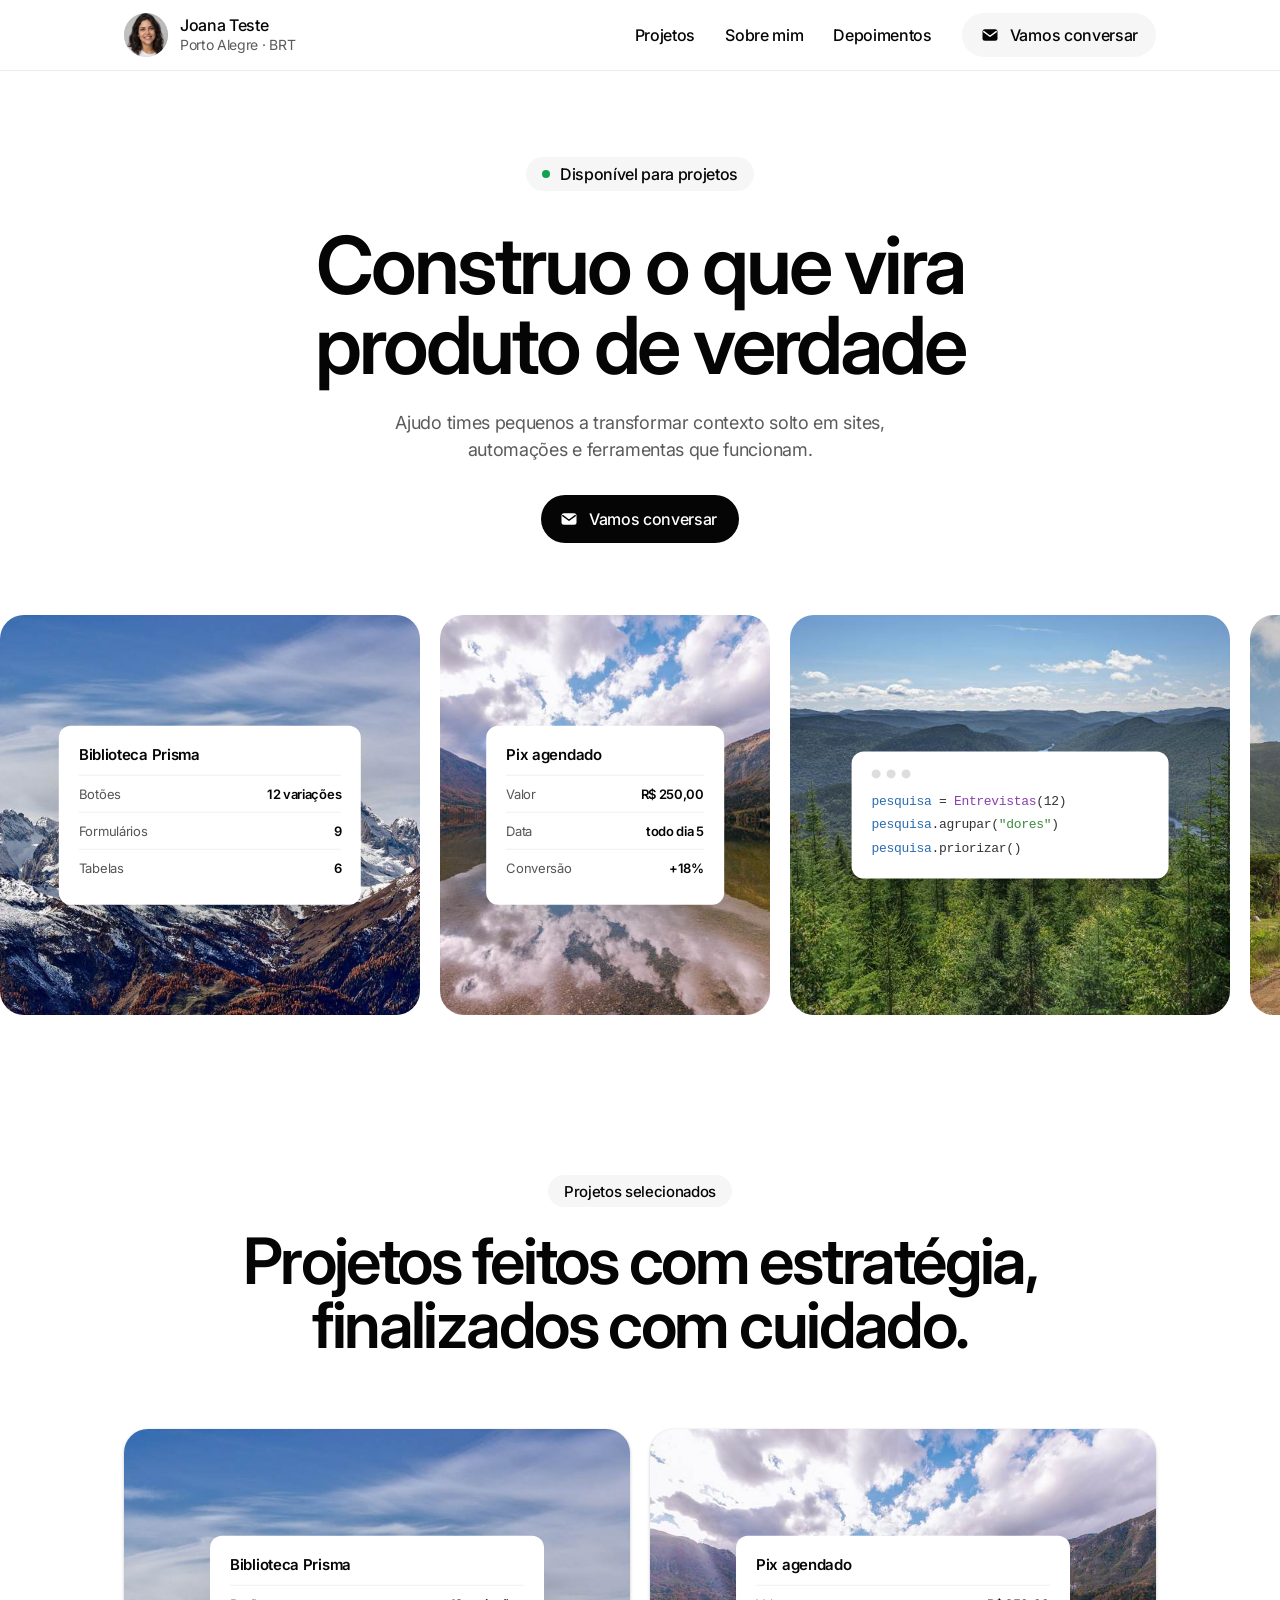
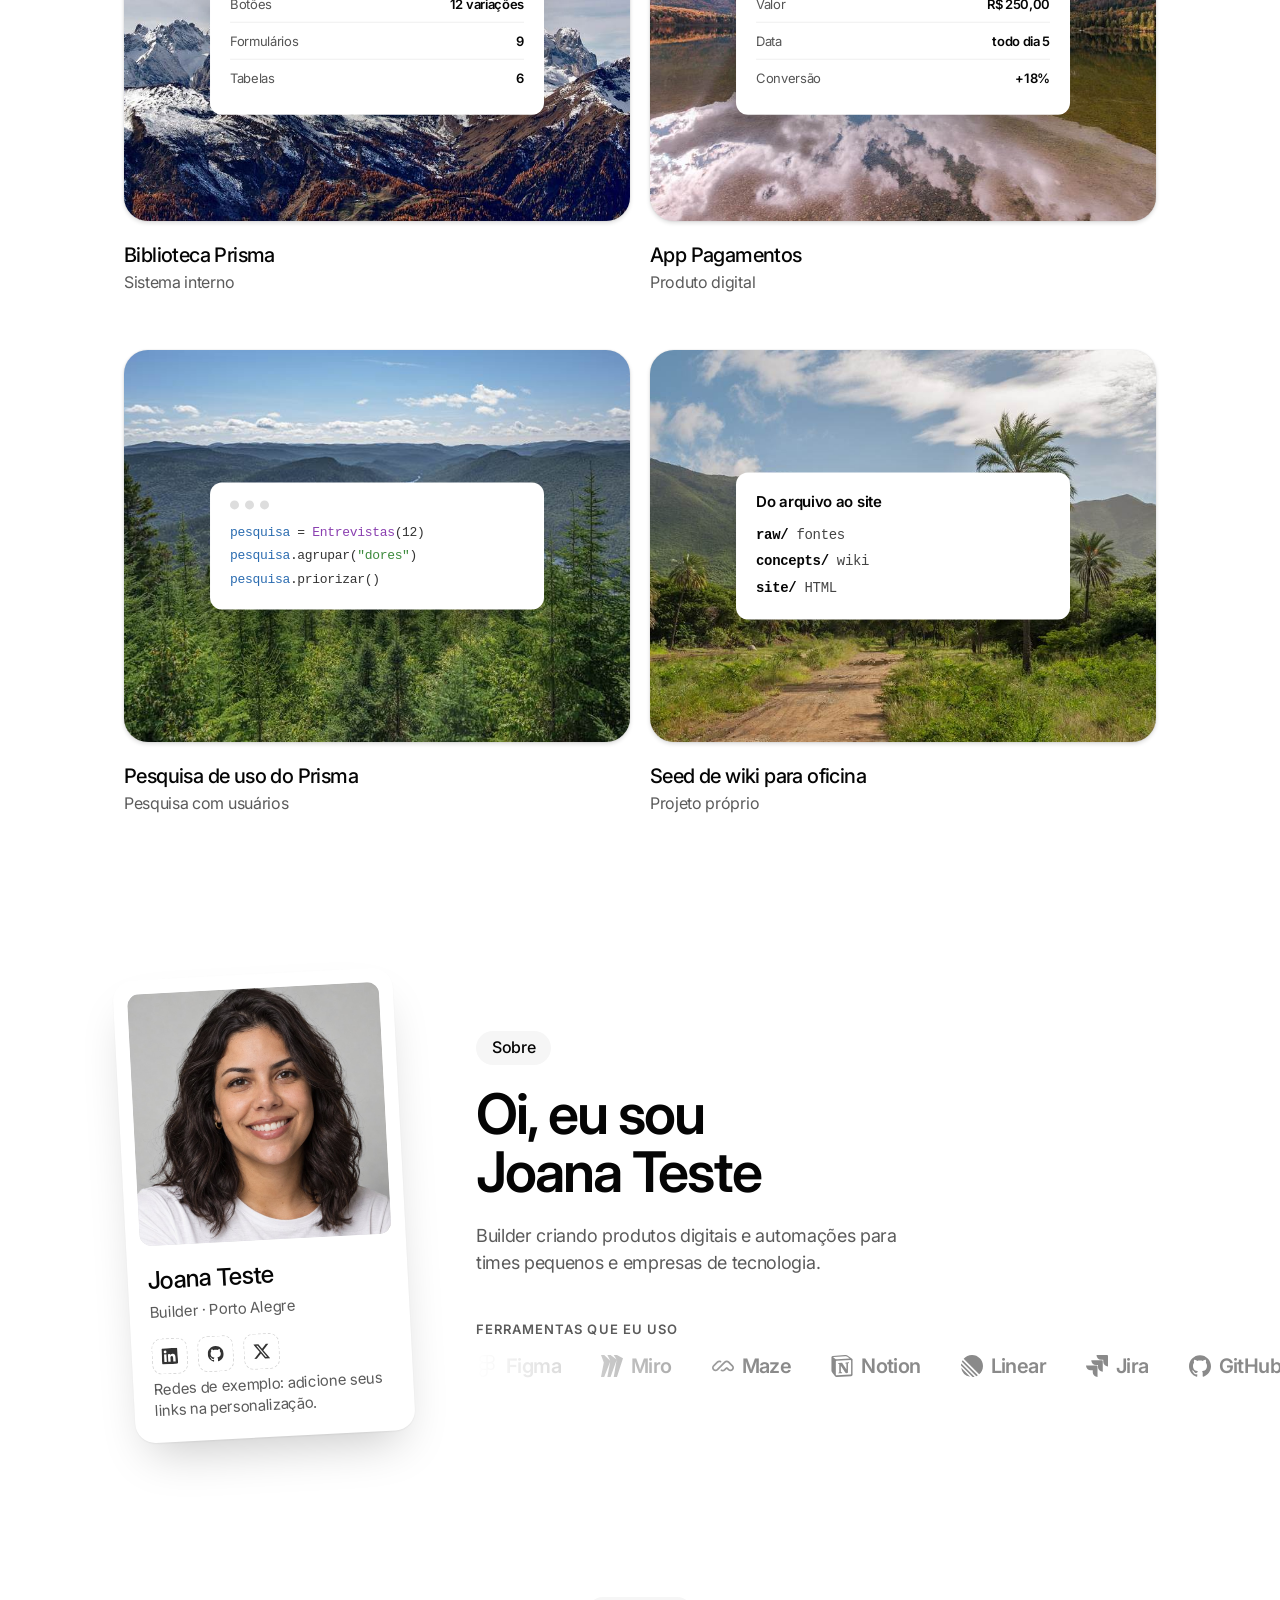
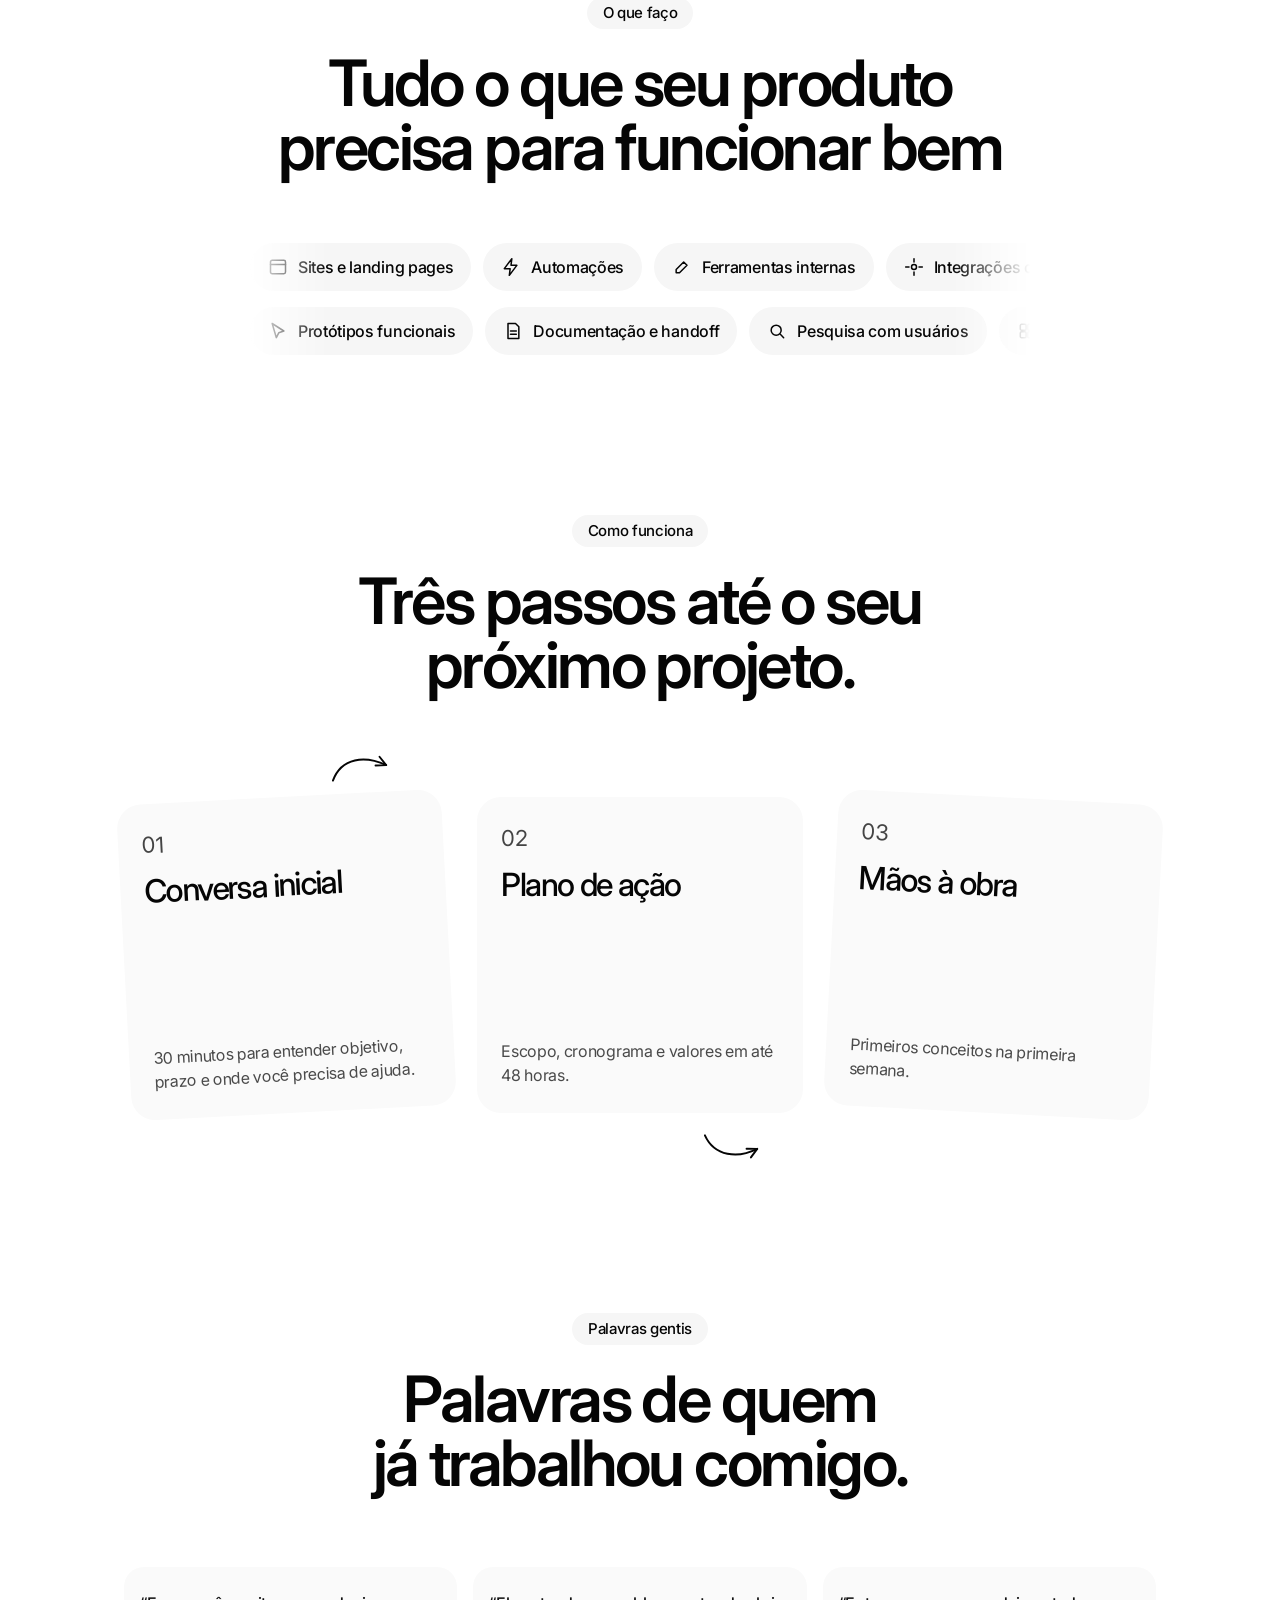
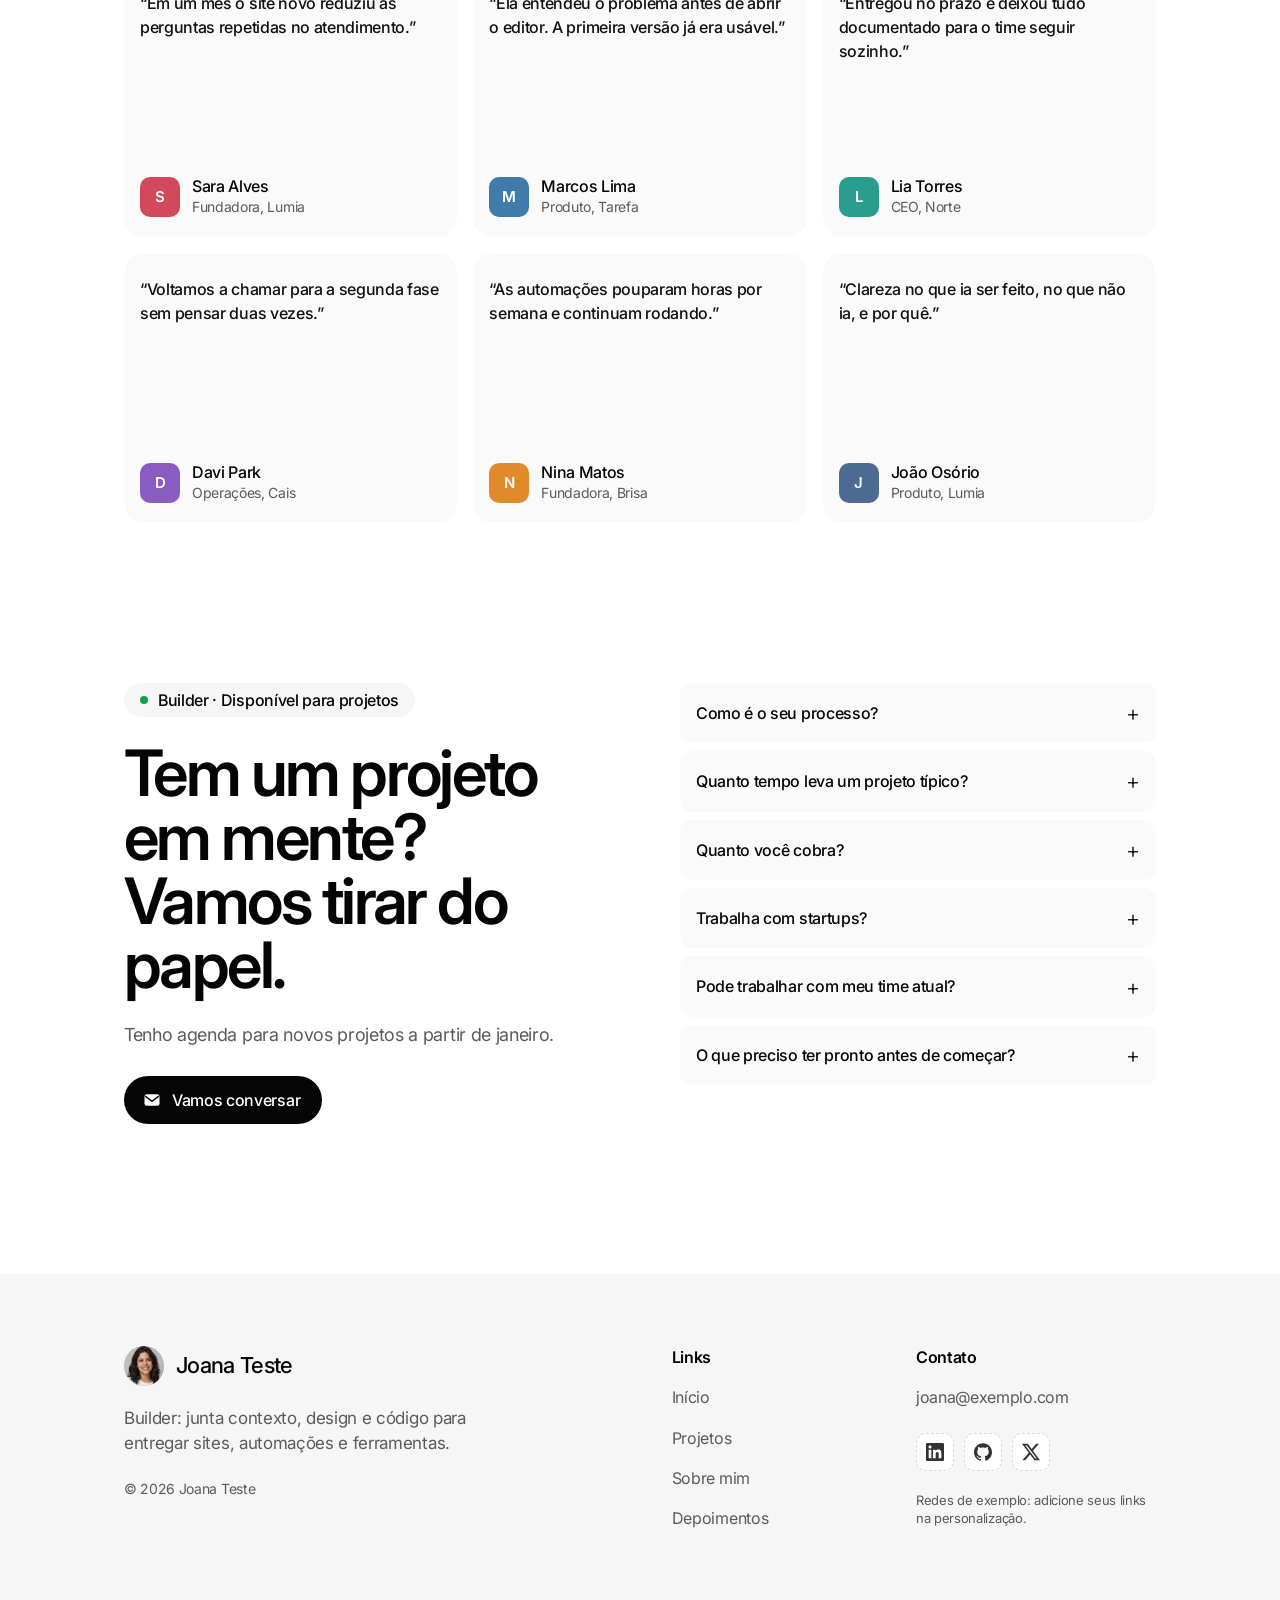
==== commit 4b100016: "Home: bloco Sobre vira polaroid com carrossel Ferramentas que eu uso (movido do topo), sem anos/proj" ====
--- a/site/index.html
+++ b/site/index.html
@@ -1 +1 @@
-<!doctype html><html lang="pt-BR"><head><meta charset="utf-8"><meta name="viewport" content="width=device-width,initial-scale=1"><title>Joana Teste · Builder</title><meta name="description" content="Portfólio de Joana Teste, persona fictícia de exemplo."><link rel="preconnect" href="https://fonts.googleapis.com"><link rel="preconnect" href="https://fonts.gstatic.com" crossorigin><link href="https://fonts.googleapis.com/css2?family=Inter:wght@400;500;600&display=swap" rel="stylesheet"><link rel="stylesheet" href="style.css"><script>document.documentElement.classList.add("js")</script></head><body><header><div class="w"><a class="who" href="index.html"><img src="img/joana.jpg" alt="Joana Teste" width="44" height="44"><span><b>Joana Teste</b><small>Porto Alegre · BRT</small></span></a><div class="nvw"><nav id="nv"><a href="projetos.html">Projetos</a><a href="sobre.html">Sobre mim</a><a href="index.html#depoimentos">Depoimentos</a><a class="pill" href="mailto:joana@exemplo.com"><svg viewBox="0 0 24 24" aria-hidden="true"><rect x="3" y="5" width="18" height="14" rx="3" fill="#050505"/><path d="M4.5 8l7.5 5.5L19.5 8" fill="none" stroke="#fff" stroke-width="1.8" stroke-linecap="round" stroke-linejoin="round"/></svg>Vamos conversar</a></nav><button class="bg" aria-label="Menu" aria-expanded="false"><i></i><i></i></button></div></div></header><main><section class="w hero"><span class="tag"><i></i>Disponível para projetos</span><h1>Construo o que vira produto de verdade</h1><p class="sub">Ajudo times pequenos a transformar contexto solto em sites, automações e ferramentas que funcionam.</p><div class="cta"><a class="btn" href="mailto:joana@exemplo.com"><svg viewBox="0 0 24 24" aria-hidden="true"><rect x="3" y="5" width="18" height="14" rx="3" fill="#fff"/><path d="M4.5 8l7.5 5.5L19.5 8" fill="none" stroke="#050505" stroke-width="1.8" stroke-linecap="round" stroke-linejoin="round"/></svg>Vamos conversar</a></div></section><div class="hero-after"><div class="mq logos"><div class="tr"><div class="g"><span><svg viewBox="0 0 24 24" aria-hidden="true"><path d="M15.852 8.981h-4.588V0h4.588c2.476 0 4.49 2.014 4.49 4.49s-2.014 4.491-4.49 4.491zM12.735 7.51h3.117c1.665 0 3.019-1.355 3.019-3.019s-1.355-3.019-3.019-3.019h-3.117V7.51zm0 1.471H8.148c-2.476 0-4.49-2.014-4.49-4.49S5.672 0 8.148 0h4.588v8.981zm-4.587-7.51c-1.665 0-3.019 1.355-3.019 3.019s1.354 3.02 3.019 3.02h3.117V1.471H8.148zm4.587 15.019H8.148c-2.476 0-4.49-2.014-4.49-4.49s2.014-4.49 4.49-4.49h4.588v8.98zM8.148 8.981c-1.665 0-3.019 1.355-3.019 3.019s1.355 3.019 3.019 3.019h3.117V8.981H8.148zM8.172 24c-2.489 0-4.515-2.014-4.515-4.49s2.014-4.49 4.49-4.49h4.588v4.441c0 2.503-2.047 4.539-4.563 4.539zm-.024-7.51a3.023 3.023 0 0 0-3.019 3.019c0 1.665 1.365 3.019 3.044 3.019 1.705 0 3.093-1.376 3.093-3.068v-2.97H8.148zm7.704 0h-.098c-2.476 0-4.49-2.014-4.49-4.49s2.014-4.49 4.49-4.49h.098c2.476 0 4.49 2.014 4.49 4.49s-2.014 4.49-4.49 4.49zm-.097-7.509c-1.665 0-3.019 1.355-3.019 3.019s1.355 3.019 3.019 3.019h.098c1.665 0 3.019-1.355 3.019-3.019s-1.355-3.019-3.019-3.019h-.098z"/></svg>Figma</span><span><svg viewBox="0 0 24 24" aria-hidden="true"><path d="M17.392 0H13.9L17 4.808 10.444 0H6.949l3.102 6.3L3.494 0H0l3.05 8.131L0 24h3.494L10.05 6.985 6.949 24h3.494L17 5.494 13.899 24h3.493L24 3.672 17.392 0z"/></svg>Miro</span><span><svg viewBox="0 0 24 24" aria-hidden="true"><path d="M1.126 16.547c-1.5013-1.4881-1.5013-3.9009 0-5.389l4.0778-4.042c1.2692-1.258 3.205-1.4525 4.6803-.5836.4564.2687.4524.8852.077 1.2573-.3753.372-.988.34-1.4975.1923-.6524-.1891-1.386-.0287-1.9006.4813l-4.0777 4.0419a1.8935 1.8935 0 0 0 0 2.6945c.7506.744 1.9678.744 2.7184 0l8.1555-8.0836c1.5014-1.4882 3.9355-1.4882 5.437 0l4.0778 4.0418c1.5013 1.4881 1.5013 3.901 0 5.389-1.5014 1.4882-3.9356 1.4882-5.437 0l-1.3593-1.3472-1.699 1.684c-1.2692 1.258-3.205 1.4526-4.6804.5837-.4563-.2687-.4523-.8852-.077-1.2573.3754-.372.988-.34 1.4975-.1923.6524.1892 1.386.0287 1.9006-.4813l1.7476-1.7322c.724-.7175 1.8975-.7175 2.6214 0l1.4078 1.3954c.7507.744 1.9678.744 2.7186 0a1.8936 1.8936 0 0 0 0-2.6945l-4.0779-4.0419c-.7507-.744-1.9678-.744-2.7185 0L6.563 16.5471c-1.5014 1.4882-3.9356 1.4881-5.437 0"/></svg>Maze</span><span><svg viewBox="0 0 24 24" aria-hidden="true"><path d="M4.459 4.208c.746.606 1.026.56 2.428.466l13.215-.793c.28 0 .047-.28-.046-.326L17.86 1.968c-.42-.326-.981-.7-2.055-.607L3.01 2.295c-.466.046-.56.28-.374.466zm.793 3.08v13.904c0 .747.373 1.027 1.214.98l14.523-.84c.841-.046.935-.56.935-1.167V6.354c0-.606-.233-.933-.748-.887l-15.177.887c-.56.047-.747.327-.747.933zm14.337.745c.093.42 0 .84-.42.888l-.7.14v10.264c-.608.327-1.168.514-1.635.514-.748 0-.935-.234-1.495-.933l-4.577-7.186v6.952L12.21 19s0 .84-1.168.84l-3.222.186c-.093-.186 0-.653.327-.746l.84-.233V9.854L7.822 9.76c-.094-.42.14-1.026.793-1.073l3.456-.233 4.764 7.279v-6.44l-1.215-.139c-.093-.514.28-.887.747-.933zM1.936 1.035l13.31-.98c1.634-.14 2.055-.047 3.082.7l4.249 2.986c.7.513.934.653.934 1.213v16.378c0 1.026-.373 1.634-1.68 1.726l-15.458.934c-.98.047-1.448-.093-1.962-.747l-3.129-4.06c-.56-.747-.793-1.306-.793-1.96V2.667c0-.839.374-1.54 1.447-1.632z"/></svg>Notion</span><span><svg viewBox="0 0 24 24" aria-hidden="true"><path d="M2.886 4.18A11.982 11.982 0 0 1 11.99 0C18.624 0 24 5.376 24 12.009c0 3.64-1.62 6.903-4.18 9.105L2.887 4.18ZM1.817 5.626l16.556 16.556c-.524.33-1.075.62-1.65.866L.951 7.277c.247-.575.537-1.126.866-1.65ZM.322 9.163l14.515 14.515c-.71.172-1.443.282-2.195.322L0 11.358a12 12 0 0 1 .322-2.195Zm-.17 4.862 9.823 9.824a12.02 12.02 0 0 1-9.824-9.824Z"/></svg>Linear</span><span><svg viewBox="0 0 24 24" aria-hidden="true"><path d="M11.571 11.513H0a5.218 5.218 0 0 0 5.232 5.215h2.13v2.057A5.215 5.215 0 0 0 12.575 24V12.518a1.005 1.005 0 0 0-1.005-1.005zm5.723-5.756H5.736a5.215 5.215 0 0 0 5.215 5.214h2.129v2.058a5.218 5.218 0 0 0 5.215 5.214V6.758a1.001 1.001 0 0 0-1.001-1.001zM23.013 0H11.455a5.215 5.215 0 0 0 5.215 5.215h2.129v2.057A5.215 5.215 0 0 0 24 12.483V1.005A1.001 1.001 0 0 0 23.013 0Z"/></svg>Jira</span><span><svg viewBox="0 0 24 24" aria-hidden="true"><path d="M12 .297c-6.63 0-12 5.373-12 12 0 5.303 3.438 9.8 8.205 11.385.6.113.82-.258.82-.577 0-.285-.01-1.04-.015-2.04-3.338.724-4.042-1.61-4.042-1.61C4.422 18.07 3.633 17.7 3.633 17.7c-1.087-.744.084-.729.084-.729 1.205.084 1.838 1.236 1.838 1.236 1.07 1.835 2.809 1.305 3.495.998.108-.776.417-1.305.76-1.605-2.665-.3-5.466-1.332-5.466-5.93 0-1.31.465-2.38 1.235-3.22-.135-.303-.54-1.523.105-3.176 0 0 1.005-.322 3.3 1.23.96-.267 1.98-.399 3-.405 1.02.006 2.04.138 3 .405 2.28-1.552 3.285-1.23 3.285-1.23.645 1.653.24 2.873.12 3.176.765.84 1.23 1.91 1.23 3.22 0 4.61-2.805 5.625-5.475 5.92.42.36.81 1.096.81 2.22 0 1.606-.015 2.896-.015 3.286 0 .315.21.69.825.57C20.565 22.092 24 17.592 24 12.297c0-6.627-5.373-12-12-12"/></svg>GitHub</span><span><svg viewBox="0 0 24 24" aria-hidden="true"><path d="M14.23 12.004a2.236 2.236 0 0 1-2.235 2.236 2.236 2.236 0 0 1-2.236-2.236 2.236 2.236 0 0 1 2.235-2.236 2.236 2.236 0 0 1 2.236 2.236zm2.648-10.69c-1.346 0-3.107.96-4.888 2.622-1.78-1.653-3.542-2.602-4.887-2.602-.41 0-.783.093-1.106.278-1.375.793-1.683 3.264-.973 6.365C1.98 8.917 0 10.42 0 12.004c0 1.59 1.99 3.097 5.043 4.03-.704 3.113-.39 5.588.988 6.38.32.187.69.275 1.102.275 1.345 0 3.107-.96 4.888-2.624 1.78 1.654 3.542 2.603 4.887 2.603.41 0 .783-.09 1.106-.275 1.374-.792 1.683-3.263.973-6.365C22.02 15.096 24 13.59 24 12.004c0-1.59-1.99-3.097-5.043-4.032.704-3.11.39-5.587-.988-6.38-.318-.184-.688-.277-1.092-.278zm-.005 1.09v.006c.225 0 .406.044.558.127.666.382.955 1.835.73 3.704-.054.46-.142.945-.25 1.44-.96-.236-2.006-.417-3.107-.534-.66-.905-1.345-1.727-2.035-2.447 1.592-1.48 3.087-2.292 4.105-2.295zm-9.77.02c1.012 0 2.514.808 4.11 2.28-.686.72-1.37 1.537-2.02 2.442-1.107.117-2.154.298-3.113.538-.112-.49-.195-.964-.254-1.42-.23-1.868.054-3.32.714-3.707.19-.09.4-.127.563-.132zm4.882 3.05c.455.468.91.992 1.36 1.564-.44-.02-.89-.034-1.345-.034-.46 0-.915.01-1.36.034.44-.572.895-1.096 1.345-1.565zM12 8.1c.74 0 1.477.034 2.202.093.406.582.802 1.203 1.183 1.86.372.64.71 1.29 1.018 1.946-.308.655-.646 1.31-1.013 1.95-.38.66-.773 1.288-1.18 1.87-.728.063-1.466.098-2.21.098-.74 0-1.477-.035-2.202-.093-.406-.582-.802-1.204-1.183-1.86-.372-.64-.71-1.29-1.018-1.946.303-.657.646-1.313 1.013-1.954.38-.66.773-1.286 1.18-1.868.728-.064 1.466-.098 2.21-.098zm-3.635.254c-.24.377-.48.763-.704 1.16-.225.39-.435.782-.635 1.174-.265-.656-.49-1.31-.676-1.947.64-.15 1.315-.283 2.015-.386zm7.26 0c.695.103 1.365.23 2.006.387-.18.632-.405 1.282-.66 1.933-.2-.39-.41-.783-.64-1.174-.225-.392-.465-.774-.705-1.146zm3.063.675c.484.15.944.317 1.375.498 1.732.74 2.852 1.708 2.852 2.476-.005.768-1.125 1.74-2.857 2.475-.42.18-.88.342-1.355.493-.28-.958-.646-1.956-1.1-2.98.45-1.017.81-2.01 1.085-2.964zm-13.395.004c.278.96.645 1.957 1.1 2.98-.45 1.017-.812 2.01-1.086 2.964-.484-.15-.944-.318-1.37-.5-1.732-.737-2.852-1.706-2.852-2.474 0-.768 1.12-1.742 2.852-2.476.42-.18.88-.342 1.356-.494zm11.678 4.28c.265.657.49 1.312.676 1.948-.64.157-1.316.29-2.016.39.24-.375.48-.762.705-1.158.225-.39.435-.788.636-1.18zm-9.945.02c.2.392.41.783.64 1.175.23.39.465.772.705 1.143-.695-.102-1.365-.23-2.006-.386.18-.63.406-1.282.66-1.933zM17.92 16.32c.112.493.2.968.254 1.423.23 1.868-.054 3.32-.714 3.708-.147.09-.338.128-.563.128-1.012 0-2.514-.807-4.11-2.28.686-.72 1.37-1.536 2.02-2.44 1.107-.118 2.154-.3 3.113-.54zm-11.83.01c.96.234 2.006.415 3.107.532.66.905 1.345 1.727 2.035 2.446-1.595 1.483-3.092 2.295-4.11 2.295-.22-.005-.406-.05-.553-.132-.666-.38-.955-1.834-.73-3.703.054-.46.142-.944.25-1.438zm4.56.64c.44.02.89.034 1.345.034.46 0 .915-.01 1.36-.034-.44.572-.895 1.095-1.345 1.565-.455-.47-.91-.993-1.36-1.565z"/></svg>React</span><span><svg viewBox="0 0 24 24" aria-hidden="true"><path d="m12 1.608 12 20.784H0Z"/></svg>Vercel</span><span><svg viewBox="0 0 24 24" aria-hidden="true"><path d="M1.125 0C.502 0 0 .502 0 1.125v21.75C0 23.498.502 24 1.125 24h21.75c.623 0 1.125-.502 1.125-1.125V1.125C24 .502 23.498 0 22.875 0zm17.363 9.75c.612 0 1.154.037 1.627.111a6.38 6.38 0 0 1 1.306.34v2.458a3.95 3.95 0 0 0-.643-.361 5.093 5.093 0 0 0-.717-.26 5.453 5.453 0 0 0-1.426-.2c-.3 0-.573.028-.819.086a2.1 2.1 0 0 0-.623.242c-.17.104-.3.229-.393.374a.888.888 0 0 0-.14.49c0 .196.053.373.156.529.104.156.252.304.443.444s.423.276.696.41c.273.135.582.274.926.416.47.197.892.407 1.266.628.374.222.695.473.963.753.268.279.472.598.614.957.142.359.214.776.214 1.253 0 .657-.125 1.21-.373 1.656a3.033 3.033 0 0 1-1.012 1.085 4.38 4.38 0 0 1-1.487.596c-.566.12-1.163.18-1.79.18a9.916 9.916 0 0 1-1.84-.164 5.544 5.544 0 0 1-1.512-.493v-2.63a5.033 5.033 0 0 0 3.237 1.2c.333 0 .624-.03.872-.09.249-.06.456-.144.623-.25.166-.108.29-.234.373-.38a1.023 1.023 0 0 0-.074-1.089 2.12 2.12 0 0 0-.537-.5 5.597 5.597 0 0 0-.807-.444 27.72 27.72 0 0 0-1.007-.436c-.918-.383-1.602-.852-2.053-1.405-.45-.553-.676-1.222-.676-2.005 0-.614.123-1.141.369-1.582.246-.441.58-.804 1.004-1.089a4.494 4.494 0 0 1 1.47-.629 7.536 7.536 0 0 1 1.77-.201zm-15.113.188h9.563v2.166H9.506v9.646H6.789v-9.646H3.375z"/></svg>TypeScript</span><span><svg viewBox="0 0 24 24" aria-hidden="true"><path d="M16.71.243l-.12 2.71a.18.18 0 00.29.15l1.06-.8.9.7a.18.18 0 00.28-.14l-.1-2.76 1.33-.1a1.2 1.2 0 011.279 1.2v21.596a1.2 1.2 0 01-1.26 1.2l-16.096-.72a1.2 1.2 0 01-1.15-1.16l-.75-19.797a1.2 1.2 0 011.13-1.27L16.7.222zM13.64 9.3c0 .47 3.16.24 3.59-.08 0-3.2-1.72-4.89-4.859-4.89-3.15 0-4.899 1.72-4.899 4.29 0 4.45 5.999 4.53 5.999 6.959 0 .7-.32 1.1-1.05 1.1-.96 0-1.35-.49-1.3-2.16 0-.36-3.649-.48-3.769 0-.27 4.03 2.23 5.2 5.099 5.2 2.79 0 4.969-1.49 4.969-4.18 0-4.77-6.099-4.64-6.099-6.999 0-.97.72-1.1 1.13-1.1.45 0 1.25.07 1.19 1.87z"/></svg>Storybook</span></div><div class="g" aria-hidden="true"><span><svg viewBox="0 0 24 24" aria-hidden="true"><path d="M15.852 8.981h-4.588V0h4.588c2.476 0 4.49 2.014 4.49 4.49s-2.014 4.491-4.49 4.491zM12.735 7.51h3.117c1.665 0 3.019-1.355 3.019-3.019s-1.355-3.019-3.019-3.019h-3.117V7.51zm0 1.471H8.148c-2.476 0-4.49-2.014-4.49-4.49S5.672 0 8.148 0h4.588v8.981zm-4.587-7.51c-1.665 0-3.019 1.355-3.019 3.019s1.354 3.02 3.019 3.02h3.117V1.471H8.148zm4.587 15.019H8.148c-2.476 0-4.49-2.014-4.49-4.49s2.014-4.49 4.49-4.49h4.588v8.98zM8.148 8.981c-1.665 0-3.019 1.355-3.019 3.019s1.355 3.019 3.019 3.019h3.117V8.981H8.148zM8.172 24c-2.489 0-4.515-2.014-4.515-4.49s2.014-4.49 4.49-4.49h4.588v4.441c0 2.503-2.047 4.539-4.563 4.539zm-.024-7.51a3.023 3.023 0 0 0-3.019 3.019c0 1.665 1.365 3.019 3.044 3.019 1.705 0 3.093-1.376 3.093-3.068v-2.97H8.148zm7.704 0h-.098c-2.476 0-4.49-2.014-4.49-4.49s2.014-4.49 4.49-4.49h.098c2.476 0 4.49 2.014 4.49 4.49s-2.014 4.49-4.49 4.49zm-.097-7.509c-1.665 0-3.019 1.355-3.019 3.019s1.355 3.019 3.019 3.019h.098c1.665 0 3.019-1.355 3.019-3.019s-1.355-3.019-3.019-3.019h-.098z"/></svg>Figma</span><span><svg viewBox="0 0 24 24" aria-hidden="true"><path d="M17.392 0H13.9L17 4.808 10.444 0H6.949l3.102 6.3L3.494 0H0l3.05 8.131L0 24h3.494L10.05 6.985 6.949 24h3.494L17 5.494 13.899 24h3.493L24 3.672 17.392 0z"/></svg>Miro</span><span><svg viewBox="0 0 24 24" aria-hidden="true"><path d="M1.126 16.547c-1.5013-1.4881-1.5013-3.9009 0-5.389l4.0778-4.042c1.2692-1.258 3.205-1.4525 4.6803-.5836.4564.2687.4524.8852.077 1.2573-.3753.372-.988.34-1.4975.1923-.6524-.1891-1.386-.0287-1.9006.4813l-4.0777 4.0419a1.8935 1.8935 0 0 0 0 2.6945c.7506.744 1.9678.744 2.7184 0l8.1555-8.0836c1.5014-1.4882 3.9355-1.4882 5.437 0l4.0778 4.0418c1.5013 1.4881 1.5013 3.901 0 5.389-1.5014 1.4882-3.9356 1.4882-5.437 0l-1.3593-1.3472-1.699 1.684c-1.2692 1.258-3.205 1.4526-4.6804.5837-.4563-.2687-.4523-.8852-.077-1.2573.3754-.372.988-.34 1.4975-.1923.6524.1892 1.386.0287 1.9006-.4813l1.7476-1.7322c.724-.7175 1.8975-.7175 2.6214 0l1.4078 1.3954c.7507.744 1.9678.744 2.7186 0a1.8936 1.8936 0 0 0 0-2.6945l-4.0779-4.0419c-.7507-.744-1.9678-.744-2.7185 0L6.563 16.5471c-1.5014 1.4882-3.9356 1.4881-5.437 0"/></svg>Maze</span><span><svg viewBox="0 0 24 24" aria-hidden="true"><path d="M4.459 4.208c.746.606 1.026.56 2.428.466l13.215-.793c.28 0 .047-.28-.046-.326L17.86 1.968c-.42-.326-.981-.7-2.055-.607L3.01 2.295c-.466.046-.56.28-.374.466zm.793 3.08v13.904c0 .747.373 1.027 1.214.98l14.523-.84c.841-.046.935-.56.935-1.167V6.354c0-.606-.233-.933-.748-.887l-15.177.887c-.56.047-.747.327-.747.933zm14.337.745c.093.42 0 .84-.42.888l-.7.14v10.264c-.608.327-1.168.514-1.635.514-.748 0-.935-.234-1.495-.933l-4.577-7.186v6.952L12.21 19s0 .84-1.168.84l-3.222.186c-.093-.186 0-.653.327-.746l.84-.233V9.854L7.822 9.76c-.094-.42.14-1.026.793-1.073l3.456-.233 4.764 7.279v-6.44l-1.215-.139c-.093-.514.28-.887.747-.933zM1.936 1.035l13.31-.98c1.634-.14 2.055-.047 3.082.7l4.249 2.986c.7.513.934.653.934 1.213v16.378c0 1.026-.373 1.634-1.68 1.726l-15.458.934c-.98.047-1.448-.093-1.962-.747l-3.129-4.06c-.56-.747-.793-1.306-.793-1.96V2.667c0-.839.374-1.54 1.447-1.632z"/></svg>Notion</span><span><svg viewBox="0 0 24 24" aria-hidden="true"><path d="M2.886 4.18A11.982 11.982 0 0 1 11.99 0C18.624 0 24 5.376 24 12.009c0 3.64-1.62 6.903-4.18 9.105L2.887 4.18ZM1.817 5.626l16.556 16.556c-.524.33-1.075.62-1.65.866L.951 7.277c.247-.575.537-1.126.866-1.65ZM.322 9.163l14.515 14.515c-.71.172-1.443.282-2.195.322L0 11.358a12 12 0 0 1 .322-2.195Zm-.17 4.862 9.823 9.824a12.02 12.02 0 0 1-9.824-9.824Z"/></svg>Linear</span><span><svg viewBox="0 0 24 24" aria-hidden="true"><path d="M11.571 11.513H0a5.218 5.218 0 0 0 5.232 5.215h2.13v2.057A5.215 5.215 0 0 0 12.575 24V12.518a1.005 1.005 0 0 0-1.005-1.005zm5.723-5.756H5.736a5.215 5.215 0 0 0 5.215 5.214h2.129v2.058a5.218 5.218 0 0 0 5.215 5.214V6.758a1.001 1.001 0 0 0-1.001-1.001zM23.013 0H11.455a5.215 5.215 0 0 0 5.215 5.215h2.129v2.057A5.215 5.215 0 0 0 24 12.483V1.005A1.001 1.001 0 0 0 23.013 0Z"/></svg>Jira</span><span><svg viewBox="0 0 24 24" aria-hidden="true"><path d="M12 .297c-6.63 0-12 5.373-12 12 0 5.303 3.438 9.8 8.205 11.385.6.113.82-.258.82-.577 0-.285-.01-1.04-.015-2.04-3.338.724-4.042-1.61-4.042-1.61C4.422 18.07 3.633 17.7 3.633 17.7c-1.087-.744.084-.729.084-.729 1.205.084 1.838 1.236 1.838 1.236 1.07 1.835 2.809 1.305 3.495.998.108-.776.417-1.305.76-1.605-2.665-.3-5.466-1.332-5.466-5.93 0-1.31.465-2.38 1.235-3.22-.135-.303-.54-1.523.105-3.176 0 0 1.005-.322 3.3 1.23.96-.267 1.98-.399 3-.405 1.02.006 2.04.138 3 .405 2.28-1.552 3.285-1.23 3.285-1.23.645 1.653.24 2.873.12 3.176.765.84 1.23 1.91 1.23 3.22 0 4.61-2.805 5.625-5.475 5.92.42.36.81 1.096.81 2.22 0 1.606-.015 2.896-.015 3.286 0 .315.21.69.825.57C20.565 22.092 24 17.592 24 12.297c0-6.627-5.373-12-12-12"/></svg>GitHub</span><span><svg viewBox="0 0 24 24" aria-hidden="true"><path d="M14.23 12.004a2.236 2.236 0 0 1-2.235 2.236 2.236 2.236 0 0 1-2.236-2.236 2.236 2.236 0 0 1 2.235-2.236 2.236 2.236 0 0 1 2.236 2.236zm2.648-10.69c-1.346 0-3.107.96-4.888 2.622-1.78-1.653-3.542-2.602-4.887-2.602-.41 0-.783.093-1.106.278-1.375.793-1.683 3.264-.973 6.365C1.98 8.917 0 10.42 0 12.004c0 1.59 1.99 3.097 5.043 4.03-.704 3.113-.39 5.588.988 6.38.32.187.69.275 1.102.275 1.345 0 3.107-.96 4.888-2.624 1.78 1.654 3.542 2.603 4.887 2.603.41 0 .783-.09 1.106-.275 1.374-.792 1.683-3.263.973-6.365C22.02 15.096 24 13.59 24 12.004c0-1.59-1.99-3.097-5.043-4.032.704-3.11.39-5.587-.988-6.38-.318-.184-.688-.277-1.092-.278zm-.005 1.09v.006c.225 0 .406.044.558.127.666.382.955 1.835.73 3.704-.054.46-.142.945-.25 1.44-.96-.236-2.006-.417-3.107-.534-.66-.905-1.345-1.727-2.035-2.447 1.592-1.48 3.087-2.292 4.105-2.295zm-9.77.02c1.012 0 2.514.808 4.11 2.28-.686.72-1.37 1.537-2.02 2.442-1.107.117-2.154.298-3.113.538-.112-.49-.195-.964-.254-1.42-.23-1.868.054-3.32.714-3.707.19-.09.4-.127.563-.132zm4.882 3.05c.455.468.91.992 1.36 1.564-.44-.02-.89-.034-1.345-.034-.46 0-.915.01-1.36.034.44-.572.895-1.096 1.345-1.565zM12 8.1c.74 0 1.477.034 2.202.093.406.582.802 1.203 1.183 1.86.372.64.71 1.29 1.018 1.946-.308.655-.646 1.31-1.013 1.95-.38.66-.773 1.288-1.18 1.87-.728.063-1.466.098-2.21.098-.74 0-1.477-.035-2.202-.093-.406-.582-.802-1.204-1.183-1.86-.372-.64-.71-1.29-1.018-1.946.303-.657.646-1.313 1.013-1.954.38-.66.773-1.286 1.18-1.868.728-.064 1.466-.098 2.21-.098zm-3.635.254c-.24.377-.48.763-.704 1.16-.225.39-.435.782-.635 1.174-.265-.656-.49-1.31-.676-1.947.64-.15 1.315-.283 2.015-.386zm7.26 0c.695.103 1.365.23 2.006.387-.18.632-.405 1.282-.66 1.933-.2-.39-.41-.783-.64-1.174-.225-.392-.465-.774-.705-1.146zm3.063.675c.484.15.944.317 1.375.498 1.732.74 2.852 1.708 2.852 2.476-.005.768-1.125 1.74-2.857 2.475-.42.18-.88.342-1.355.493-.28-.958-.646-1.956-1.1-2.98.45-1.017.81-2.01 1.085-2.964zm-13.395.004c.278.96.645 1.957 1.1 2.98-.45 1.017-.812 2.01-1.086 2.964-.484-.15-.944-.318-1.37-.5-1.732-.737-2.852-1.706-2.852-2.474 0-.768 1.12-1.742 2.852-2.476.42-.18.88-.342 1.356-.494zm11.678 4.28c.265.657.49 1.312.676 1.948-.64.157-1.316.29-2.016.39.24-.375.48-.762.705-1.158.225-.39.435-.788.636-1.18zm-9.945.02c.2.392.41.783.64 1.175.23.39.465.772.705 1.143-.695-.102-1.365-.23-2.006-.386.18-.63.406-1.282.66-1.933zM17.92 16.32c.112.493.2.968.254 1.423.23 1.868-.054 3.32-.714 3.708-.147.09-.338.128-.563.128-1.012 0-2.514-.807-4.11-2.28.686-.72 1.37-1.536 2.02-2.44 1.107-.118 2.154-.3 3.113-.54zm-11.83.01c.96.234 2.006.415 3.107.532.66.905 1.345 1.727 2.035 2.446-1.595 1.483-3.092 2.295-4.11 2.295-.22-.005-.406-.05-.553-.132-.666-.38-.955-1.834-.73-3.703.054-.46.142-.944.25-1.438zm4.56.64c.44.02.89.034 1.345.034.46 0 .915-.01 1.36-.034-.44.572-.895 1.095-1.345 1.565-.455-.47-.91-.993-1.36-1.565z"/></svg>React</span><span><svg viewBox="0 0 24 24" aria-hidden="true"><path d="m12 1.608 12 20.784H0Z"/></svg>Vercel</span><span><svg viewBox="0 0 24 24" aria-hidden="true"><path d="M1.125 0C.502 0 0 .502 0 1.125v21.75C0 23.498.502 24 1.125 24h21.75c.623 0 1.125-.502 1.125-1.125V1.125C24 .502 23.498 0 22.875 0zm17.363 9.75c.612 0 1.154.037 1.627.111a6.38 6.38 0 0 1 1.306.34v2.458a3.95 3.95 0 0 0-.643-.361 5.093 5.093 0 0 0-.717-.26 5.453 5.453 0 0 0-1.426-.2c-.3 0-.573.028-.819.086a2.1 2.1 0 0 0-.623.242c-.17.104-.3.229-.393.374a.888.888 0 0 0-.14.49c0 .196.053.373.156.529.104.156.252.304.443.444s.423.276.696.41c.273.135.582.274.926.416.47.197.892.407 1.266.628.374.222.695.473.963.753.268.279.472.598.614.957.142.359.214.776.214 1.253 0 .657-.125 1.21-.373 1.656a3.033 3.033 0 0 1-1.012 1.085 4.38 4.38 0 0 1-1.487.596c-.566.12-1.163.18-1.79.18a9.916 9.916 0 0 1-1.84-.164 5.544 5.544 0 0 1-1.512-.493v-2.63a5.033 5.033 0 0 0 3.237 1.2c.333 0 .624-.03.872-.09.249-.06.456-.144.623-.25.166-.108.29-.234.373-.38a1.023 1.023 0 0 0-.074-1.089 2.12 2.12 0 0 0-.537-.5 5.597 5.597 0 0 0-.807-.444 27.72 27.72 0 0 0-1.007-.436c-.918-.383-1.602-.852-2.053-1.405-.45-.553-.676-1.222-.676-2.005 0-.614.123-1.141.369-1.582.246-.441.58-.804 1.004-1.089a4.494 4.494 0 0 1 1.47-.629 7.536 7.536 0 0 1 1.77-.201zm-15.113.188h9.563v2.166H9.506v9.646H6.789v-9.646H3.375z"/></svg>TypeScript</span><span><svg viewBox="0 0 24 24" aria-hidden="true"><path d="M16.71.243l-.12 2.71a.18.18 0 00.29.15l1.06-.8.9.7a.18.18 0 00.28-.14l-.1-2.76 1.33-.1a1.2 1.2 0 011.279 1.2v21.596a1.2 1.2 0 01-1.26 1.2l-16.096-.72a1.2 1.2 0 01-1.15-1.16l-.75-19.797a1.2 1.2 0 011.13-1.27L16.7.222zM13.64 9.3c0 .47 3.16.24 3.59-.08 0-3.2-1.72-4.89-4.859-4.89-3.15 0-4.899 1.72-4.899 4.29 0 4.45 5.999 4.53 5.999 6.959 0 .7-.32 1.1-1.05 1.1-.96 0-1.35-.49-1.3-2.16 0-.36-3.649-.48-3.769 0-.27 4.03 2.23 5.2 5.099 5.2 2.79 0 4.969-1.49 4.969-4.18 0-4.77-6.099-4.64-6.099-6.999 0-.97.72-1.1 1.13-1.1.45 0 1.25.07 1.19 1.87z"/></svg>Storybook</span></div></div></div><div class="mq full strip hero-after"><div class="tr slow"><div class="g"><div class="tile cv" style="width:420px;background-image:url(img/p1.jpg)"><div class="win" style="width:72%"><h4>Biblioteca Prisma</h4><div class="r"><span>Botões</span><b>12 variações</b></div><div class="r"><span>Formulários</span><b>9</b></div><div class="r"><span>Tabelas</span><b>6</b></div></div></div><div class="tile cv" style="width:330px;background-image:url(img/p2.jpg)"><div class="win" style="width:72%"><h4>Pix agendado</h4><div class="r"><span>Valor</span><b>R$ 250,00</b></div><div class="r"><span>Data</span><b>todo dia 5</b></div><div class="r"><span>Conversão</span><b>+18%</b></div></div></div><div class="tile cv" style="width:440px;background-image:url(img/p3.jpg)"><div class="win" style="width:72%"><div class="dots"><i></i><i></i><i></i></div><code><u>pesquisa</u> = <em>Entrevistas</em>(12)<br><u>pesquisa</u>.agrupar(<s>"dores"</s>)<br><u>pesquisa</u>.priorizar()</code></div></div><div class="tile cv" style="width:320px;background-image:url(img/p4.jpg)"><div class="win" style="width:72%"><h4>Do arquivo ao site</h4><div class="tree"><b>raw/</b> fontes<br><b>concepts/</b> wiki<br><b>site/</b> HTML</div></div></div><div class="tile cv" style="width:400px;background-image:url(img/p5.jpg)"><div class="win" style="width:72%"><h4>Painel de metas</h4><div class="r"><span>Esta semana</span><b>8 de 10</b></div><div class="r"><span>Atrasadas</span><b>1</b></div></div></div><div class="tile cv" style="width:340px;background-image:url(img/p1.jpg)"><div class="win" style="width:72%"><h4>Fila de tarefas</h4><div class="r"><span>Em revisão</span><b>3</b></div><div class="r"><span>Prontas</span><b>12</b></div></div></div></div><div class="g" aria-hidden="true"><div class="tile cv" style="width:420px;background-image:url(img/p1.jpg)"><div class="win" style="width:72%"><h4>Biblioteca Prisma</h4><div class="r"><span>Botões</span><b>12 variações</b></div><div class="r"><span>Formulários</span><b>9</b></div><div class="r"><span>Tabelas</span><b>6</b></div></div></div><div class="tile cv" style="width:330px;background-image:url(img/p2.jpg)"><div class="win" style="width:72%"><h4>Pix agendado</h4><div class="r"><span>Valor</span><b>R$ 250,00</b></div><div class="r"><span>Data</span><b>todo dia 5</b></div><div class="r"><span>Conversão</span><b>+18%</b></div></div></div><div class="tile cv" style="width:440px;background-image:url(img/p3.jpg)"><div class="win" style="width:72%"><div class="dots"><i></i><i></i><i></i></div><code><u>pesquisa</u> = <em>Entrevistas</em>(12)<br><u>pesquisa</u>.agrupar(<s>"dores"</s>)<br><u>pesquisa</u>.priorizar()</code></div></div><div class="tile cv" style="width:320px;background-image:url(img/p4.jpg)"><div class="win" style="width:72%"><h4>Do arquivo ao site</h4><div class="tree"><b>raw/</b> fontes<br><b>concepts/</b> wiki<br><b>site/</b> HTML</div></div></div><div class="tile cv" style="width:400px;background-image:url(img/p5.jpg)"><div class="win" style="width:72%"><h4>Painel de metas</h4><div class="r"><span>Esta semana</span><b>8 de 10</b></div><div class="r"><span>Atrasadas</span><b>1</b></div></div></div><div class="tile cv" style="width:340px;background-image:url(img/p1.jpg)"><div class="win" style="width:72%"><h4>Fila de tarefas</h4><div class="r"><span>Em revisão</span><b>3</b></div><div class="r"><span>Prontas</span><b>12</b></div></div></div></div></div></div><section class="w sec" id="projetos"><div class="head" data-rv><span class="tag">Projetos selecionados</span><h2>Projetos feitos com estratégia,<br>finalizados com cuidado.</h2></div><div class="grid"><a class="card" href="projeto-biblioteca-prisma.html" data-rv><div class="cv" style="background-image:url(img/p1.jpg);"><div class="win"><h4>Biblioteca Prisma</h4><div class="r"><span>Botões</span><b>12 variações</b></div><div class="r"><span>Formulários</span><b>9</b></div><div class="r"><span>Tabelas</span><b>6</b></div></div></div><h3>Biblioteca Prisma</h3><p>Sistema interno</p></a><a class="card" href="projeto-app-pagamentos.html" data-rv><div class="cv" style="background-image:url(img/p2.jpg);"><div class="win"><h4>Pix agendado</h4><div class="r"><span>Valor</span><b>R$ 250,00</b></div><div class="r"><span>Data</span><b>todo dia 5</b></div><div class="r"><span>Conversão</span><b>+18%</b></div></div></div><h3>App Pagamentos</h3><p>Produto digital</p></a><a class="card" href="projeto-pesquisa-prisma.html" data-rv><div class="cv" style="background-image:url(img/p3.jpg);"><div class="win"><div class="dots"><i></i><i></i><i></i></div><code><u>pesquisa</u> = <em>Entrevistas</em>(12)<br><u>pesquisa</u>.agrupar(<s>"dores"</s>)<br><u>pesquisa</u>.priorizar()</code></div></div><h3>Pesquisa de uso do Prisma</h3><p>Pesquisa com usuários</p></a><a class="card" href="projeto-seed-de-wiki.html" data-rv><div class="cv" style="background-image:url(img/p4.jpg);"><div class="win"><h4>Do arquivo ao site</h4><div class="tree"><b>raw/</b> fontes<br><b>concepts/</b> wiki<br><b>site/</b> HTML</div></div></div><h3>Seed de wiki para oficina</h3><p>Projeto próprio</p></a></div></section><section class="w sec" id="sobre"><div class="about"><div data-rv><span class="tag">Sobre</span><h2>Oi, eu sou<br>Joana Teste</h2><p>Builder com 6 anos de experiência criando produtos digitais e automações para times pequenos e empresas de tecnologia.</p><div class="stats"><div><b>6 anos</b><span>de experiência</span></div><div><b>40+</b><span>projetos entregues</span></div></div></div><div class="ph" data-rv><img src="img/joana.jpg" alt="Retrato de Joana Teste" loading="lazy"></div></div></section><section class="w sec"><div class="head" data-rv><span class="tag">O que faço</span><h2>Tudo o que seu produto<br>precisa para funcionar bem</h2></div><div class="svc" data-rv><div class="mq "><div class="tr slow"><div class="g"><span class="chip"><svg viewBox="0 0 24 24" fill="none" stroke="currentColor" stroke-width="1.8" stroke-linecap="round" stroke-linejoin="round" aria-hidden="true"><rect x="3" y="4" width="18" height="16" rx="2"/><path d="M3 9h18"/></svg>Sites e landing pages</span><span class="chip"><svg viewBox="0 0 24 24" fill="none" stroke="currentColor" stroke-width="1.8" stroke-linecap="round" stroke-linejoin="round" aria-hidden="true"><path d="M13 2L4 14h7l-1 8 9-12h-7z"/></svg>Automações</span><span class="chip"><svg viewBox="0 0 24 24" fill="none" stroke="currentColor" stroke-width="1.8" stroke-linecap="round" stroke-linejoin="round" aria-hidden="true"><path d="M14 6l4 4-9 9H5v-4z"/></svg>Ferramentas internas</span><span class="chip"><svg viewBox="0 0 24 24" fill="none" stroke="currentColor" stroke-width="1.8" stroke-linecap="round" stroke-linejoin="round" aria-hidden="true"><circle cx="12" cy="12" r="3"/><path d="M12 2v4M12 18v4M2 12h4M18 12h4"/></svg>Integrações com IA</span><span class="chip"><svg viewBox="0 0 24 24" fill="none" stroke="currentColor" stroke-width="1.8" stroke-linecap="round" stroke-linejoin="round" aria-hidden="true"><path d="M5 3l14 9-6 2-3 6z"/></svg>Protótipos funcionais</span><span class="chip"><svg viewBox="0 0 24 24" fill="none" stroke="currentColor" stroke-width="1.8" stroke-linecap="round" stroke-linejoin="round" aria-hidden="true"><path d="M6 3h9l4 4v14H6z"/><path d="M9 12h7M9 16h7"/></svg>Documentação e handoff</span><span class="chip"><svg viewBox="0 0 24 24" fill="none" stroke="currentColor" stroke-width="1.8" stroke-linecap="round" stroke-linejoin="round" aria-hidden="true"><circle cx="11" cy="11" r="6"/><path d="M20 20l-4-4"/></svg>Pesquisa com usuários</span><span class="chip"><svg viewBox="0 0 24 24" fill="none" stroke="currentColor" stroke-width="1.8" stroke-linecap="round" stroke-linejoin="round" aria-hidden="true"><rect x="4" y="4" width="7" height="7" rx="1.5"/><rect x="13" y="4" width="7" height="7" rx="1.5"/><rect x="4" y="13" width="7" height="7" rx="1.5"/><rect x="13" y="13" width="7" height="7" rx="1.5"/></svg>Design de sistema</span></div><div class="g" aria-hidden="true"><span class="chip"><svg viewBox="0 0 24 24" fill="none" stroke="currentColor" stroke-width="1.8" stroke-linecap="round" stroke-linejoin="round" aria-hidden="true"><rect x="3" y="4" width="18" height="16" rx="2"/><path d="M3 9h18"/></svg>Sites e landing pages</span><span class="chip"><svg viewBox="0 0 24 24" fill="none" stroke="currentColor" stroke-width="1.8" stroke-linecap="round" stroke-linejoin="round" aria-hidden="true"><path d="M13 2L4 14h7l-1 8 9-12h-7z"/></svg>Automações</span><span class="chip"><svg viewBox="0 0 24 24" fill="none" stroke="currentColor" stroke-width="1.8" stroke-linecap="round" stroke-linejoin="round" aria-hidden="true"><path d="M14 6l4 4-9 9H5v-4z"/></svg>Ferramentas internas</span><span class="chip"><svg viewBox="0 0 24 24" fill="none" stroke="currentColor" stroke-width="1.8" stroke-linecap="round" stroke-linejoin="round" aria-hidden="true"><circle cx="12" cy="12" r="3"/><path d="M12 2v4M12 18v4M2 12h4M18 12h4"/></svg>Integrações com IA</span><span class="chip"><svg viewBox="0 0 24 24" fill="none" stroke="currentColor" stroke-width="1.8" stroke-linecap="round" stroke-linejoin="round" aria-hidden="true"><path d="M5 3l14 9-6 2-3 6z"/></svg>Protótipos funcionais</span><span class="chip"><svg viewBox="0 0 24 24" fill="none" stroke="currentColor" stroke-width="1.8" stroke-linecap="round" stroke-linejoin="round" aria-hidden="true"><path d="M6 3h9l4 4v14H6z"/><path d="M9 12h7M9 16h7"/></svg>Documentação e handoff</span><span class="chip"><svg viewBox="0 0 24 24" fill="none" stroke="currentColor" stroke-width="1.8" stroke-linecap="round" stroke-linejoin="round" aria-hidden="true"><circle cx="11" cy="11" r="6"/><path d="M20 20l-4-4"/></svg>Pesquisa com usuários</span><span class="chip"><svg viewBox="0 0 24 24" fill="none" stroke="currentColor" stroke-width="1.8" stroke-linecap="round" stroke-linejoin="round" aria-hidden="true"><rect x="4" y="4" width="7" height="7" rx="1.5"/><rect x="13" y="4" width="7" height="7" rx="1.5"/><rect x="4" y="13" width="7" height="7" rx="1.5"/><rect x="13" y="13" width="7" height="7" rx="1.5"/></svg>Design de sistema</span></div></div></div><div class="mq rev"><div class="tr slow"><div class="g"><span class="chip"><svg viewBox="0 0 24 24" fill="none" stroke="currentColor" stroke-width="1.8" stroke-linecap="round" stroke-linejoin="round" aria-hidden="true"><path d="M5 3l14 9-6 2-3 6z"/></svg>Protótipos funcionais</span><span class="chip"><svg viewBox="0 0 24 24" fill="none" stroke="currentColor" stroke-width="1.8" stroke-linecap="round" stroke-linejoin="round" aria-hidden="true"><path d="M6 3h9l4 4v14H6z"/><path d="M9 12h7M9 16h7"/></svg>Documentação e handoff</span><span class="chip"><svg viewBox="0 0 24 24" fill="none" stroke="currentColor" stroke-width="1.8" stroke-linecap="round" stroke-linejoin="round" aria-hidden="true"><circle cx="11" cy="11" r="6"/><path d="M20 20l-4-4"/></svg>Pesquisa com usuários</span><span class="chip"><svg viewBox="0 0 24 24" fill="none" stroke="currentColor" stroke-width="1.8" stroke-linecap="round" stroke-linejoin="round" aria-hidden="true"><rect x="4" y="4" width="7" height="7" rx="1.5"/><rect x="13" y="4" width="7" height="7" rx="1.5"/><rect x="4" y="13" width="7" height="7" rx="1.5"/><rect x="13" y="13" width="7" height="7" rx="1.5"/></svg>Design de sistema</span><span class="chip"><svg viewBox="0 0 24 24" fill="none" stroke="currentColor" stroke-width="1.8" stroke-linecap="round" stroke-linejoin="round" aria-hidden="true"><rect x="3" y="4" width="18" height="16" rx="2"/><path d="M3 9h18"/></svg>Sites e landing pages</span><span class="chip"><svg viewBox="0 0 24 24" fill="none" stroke="currentColor" stroke-width="1.8" stroke-linecap="round" stroke-linejoin="round" aria-hidden="true"><path d="M13 2L4 14h7l-1 8 9-12h-7z"/></svg>Automações</span><span class="chip"><svg viewBox="0 0 24 24" fill="none" stroke="currentColor" stroke-width="1.8" stroke-linecap="round" stroke-linejoin="round" aria-hidden="true"><path d="M14 6l4 4-9 9H5v-4z"/></svg>Ferramentas internas</span><span class="chip"><svg viewBox="0 0 24 24" fill="none" stroke="currentColor" stroke-width="1.8" stroke-linecap="round" stroke-linejoin="round" aria-hidden="true"><circle cx="12" cy="12" r="3"/><path d="M12 2v4M12 18v4M2 12h4M18 12h4"/></svg>Integrações com IA</span></div><div class="g" aria-hidden="true"><span class="chip"><svg viewBox="0 0 24 24" fill="none" stroke="currentColor" stroke-width="1.8" stroke-linecap="round" stroke-linejoin="round" aria-hidden="true"><path d="M5 3l14 9-6 2-3 6z"/></svg>Protótipos funcionais</span><span class="chip"><svg viewBox="0 0 24 24" fill="none" stroke="currentColor" stroke-width="1.8" stroke-linecap="round" stroke-linejoin="round" aria-hidden="true"><path d="M6 3h9l4 4v14H6z"/><path d="M9 12h7M9 16h7"/></svg>Documentação e handoff</span><span class="chip"><svg viewBox="0 0 24 24" fill="none" stroke="currentColor" stroke-width="1.8" stroke-linecap="round" stroke-linejoin="round" aria-hidden="true"><circle cx="11" cy="11" r="6"/><path d="M20 20l-4-4"/></svg>Pesquisa com usuários</span><span class="chip"><svg viewBox="0 0 24 24" fill="none" stroke="currentColor" stroke-width="1.8" stroke-linecap="round" stroke-linejoin="round" aria-hidden="true"><rect x="4" y="4" width="7" height="7" rx="1.5"/><rect x="13" y="4" width="7" height="7" rx="1.5"/><rect x="4" y="13" width="7" height="7" rx="1.5"/><rect x="13" y="13" width="7" height="7" rx="1.5"/></svg>Design de sistema</span><span class="chip"><svg viewBox="0 0 24 24" fill="none" stroke="currentColor" stroke-width="1.8" stroke-linecap="round" stroke-linejoin="round" aria-hidden="true"><rect x="3" y="4" width="18" height="16" rx="2"/><path d="M3 9h18"/></svg>Sites e landing pages</span><span class="chip"><svg viewBox="0 0 24 24" fill="none" stroke="currentColor" stroke-width="1.8" stroke-linecap="round" stroke-linejoin="round" aria-hidden="true"><path d="M13 2L4 14h7l-1 8 9-12h-7z"/></svg>Automações</span><span class="chip"><svg viewBox="0 0 24 24" fill="none" stroke="currentColor" stroke-width="1.8" stroke-linecap="round" stroke-linejoin="round" aria-hidden="true"><path d="M14 6l4 4-9 9H5v-4z"/></svg>Ferramentas internas</span><span class="chip"><svg viewBox="0 0 24 24" fill="none" stroke="currentColor" stroke-width="1.8" stroke-linecap="round" stroke-linejoin="round" aria-hidden="true"><circle cx="12" cy="12" r="3"/><path d="M12 2v4M12 18v4M2 12h4M18 12h4"/></svg>Integrações com IA</span></div></div></div></div></section><section class="w sec" id="processo"><div class="head" data-rv><span class="tag">Como funciona</span><h2>Três passos até o seu<br>próximo projeto.</h2></div><div class="steps"><svg class="arw t" viewBox="0 0 64 34"><path d="M3 30C12 6 36 4 58 14"/><path d="M51.1 5.4L58 14 47 14.5"/></svg><div class="step" data-rv><div><em>01</em><h3>Conversa inicial</h3></div><p>30 minutos para entender objetivo, prazo e onde você precisa de ajuda.</p></div><div class="step" data-rv><div><em>02</em><h3>Plano de ação</h3></div><p>Escopo, cronograma e valores em até 48 horas.</p></div><div class="step" data-rv><div><em>03</em><h3>Mãos à obra</h3></div><p>Primeiros conceitos na primeira semana.</p></div><svg class="arw b" viewBox="0 0 64 34"><path d="M3 8c10 22 34 24 54 14"/><path d="M46 21.9L57 22 50.5 30.8"/></svg></div></section><section class="w sec c" id="depoimentos"><div class="head" data-rv><span class="tag">Palavras gentis</span><h2>Palavras de quem<br>já trabalhou comigo.</h2></div><div class="testi"><div data-rv><p>“Em um mês o site novo reduziu as perguntas repetidas no atendimento.”</p><div class="by"><i style="background:#d1495b">S</i><span><b>Sara Alves</b><small>Fundadora, Lumia</small></span></div></div><div data-rv><p>“Ela entendeu o problema antes de abrir o editor. A primeira versão já era usável.”</p><div class="by"><i style="background:#3f7cac">M</i><span><b>Marcos Lima</b><small>Produto, Tarefa</small></span></div></div><div data-rv><p>“Entregou no prazo e deixou tudo documentado para o time seguir sozinho.”</p><div class="by"><i style="background:#2a9d8f">L</i><span><b>Lia Torres</b><small>CEO, Norte</small></span></div></div><div data-rv><p>“Voltamos a chamar para a segunda fase sem pensar duas vezes.”</p><div class="by"><i style="background:#8a5cc2">D</i><span><b>Davi Park</b><small>Operações, Cais</small></span></div></div><div data-rv><p>“As automações pouparam horas por semana e continuam rodando.”</p><div class="by"><i style="background:#e08a2c">N</i><span><b>Nina Matos</b><small>Fundadora, Brisa</small></span></div></div><div data-rv><p>“Clareza no que ia ser feito, no que não ia, e por quê.”</p><div class="by"><i style="background:#4c6a92">J</i><span><b>João Osório</b><small>Produto, Lumia</small></span></div></div></div></section><section class="w sec ctab" id="contato"><div data-rv><span class="tag"><i></i>Builder · Disponível para projetos</span><h2>Tem um projeto em mente? Vamos tirar do papel.</h2><p>Tenho agenda para novos projetos a partir de janeiro.</p><div class="cta" style="justify-content:flex-start"><a class="btn" href="mailto:joana@exemplo.com"><svg viewBox="0 0 24 24" aria-hidden="true"><rect x="3" y="5" width="18" height="14" rx="3" fill="#fff"/><path d="M4.5 8l7.5 5.5L19.5 8" fill="none" stroke="#050505" stroke-width="1.8" stroke-linecap="round" stroke-linejoin="round"/></svg>Vamos conversar</a></div></div><div class="faq" data-rv><details><summary>Como é o seu processo?</summary><p>Conversa inicial, escopo por escrito, entregas curtas e revisão a cada etapa.</p></details><details><summary>Quanto tempo leva um projeto típico?</summary><p>Depende do escopo. Os prazos aqui são de exemplo.</p></details><details><summary>Quanto você cobra?</summary><p>Texto de exemplo para valores.</p></details><details><summary>Trabalha com startups?</summary><p>Texto de exemplo.</p></details><details><summary>Pode trabalhar com meu time atual?</summary><p>Texto de exemplo.</p></details><details><summary>O que preciso ter pronto antes de começar?</summary><p>Texto de exemplo.</p></details></div></section></main><footer><div class="w ftop"><div class="fbrand"><div class="fid"><img src="img/joana.jpg" alt="Joana Teste" width="40" height="40"><b>Joana Teste</b></div><p>Builder: junta contexto, design e código para entregar sites, automações e ferramentas.</p><small>© 2026 Joana Teste</small></div><nav class="fmap" aria-label="Mapa do site"><span>Links</span><a href="index.html">Início</a><a href="projetos.html">Projetos</a><a href="sobre.html">Sobre mim</a><a href="index.html#depoimentos">Depoimentos</a></nav><div class="fcontact"><span>Contato</span><a href="mailto:joana@exemplo.com">joana@exemplo.com</a><div class="fsoc"><span role="img" aria-label="LinkedIn (adicione o link na personalização)" title="LinkedIn — adicione seu link na personalização"><svg viewBox="0 0 24 24" role="img" aria-hidden="true"><path d="M20.447 20.452h-3.554v-5.569c0-1.328-.027-3.037-1.852-3.037-1.853 0-2.136 1.445-2.136 2.939v5.667H9.351V9h3.414v1.561h.046c.477-.9 1.637-1.85 3.37-1.85 3.601 0 4.267 2.37 4.267 5.455v6.286zM5.337 7.433c-1.144 0-2.063-.926-2.063-2.065 0-1.138.92-2.063 2.063-2.063 1.14 0 2.064.925 2.064 2.063 0 1.139-.925 2.065-2.064 2.065zm1.782 13.019H3.555V9h3.564v11.452zM22.225 0H1.771C.792 0 0 .774 0 1.729v20.542C0 23.227.792 24 1.771 24h20.451C23.2 24 24 23.227 24 22.271V1.729C24 .774 23.2 0 22.222 0h.003z"/></svg></span><span role="img" aria-label="GitHub (adicione o link na personalização)" title="GitHub — adicione seu link na personalização"><svg viewBox="0 0 24 24" role="img" aria-hidden="true"><path d="M12 .297c-6.63 0-12 5.373-12 12 0 5.303 3.438 9.8 8.205 11.385.6.113.82-.258.82-.577 0-.285-.01-1.04-.015-2.04-3.338.724-4.042-1.61-4.042-1.61C4.422 18.07 3.633 17.7 3.633 17.7c-1.087-.744.084-.729.084-.729 1.205.084 1.838 1.236 1.838 1.236 1.07 1.835 2.809 1.305 3.495.998.108-.776.417-1.305.76-1.605-2.665-.3-5.466-1.332-5.466-5.93 0-1.31.465-2.38 1.235-3.22-.135-.303-.54-1.523.105-3.176 0 0 1.005-.322 3.3 1.23.96-.267 1.98-.399 3-.405 1.02.006 2.04.138 3 .405 2.28-1.552 3.285-1.23 3.285-1.23.645 1.653.24 2.873.12 3.176.765.84 1.23 1.91 1.23 3.22 0 4.61-2.805 5.625-5.475 5.92.42.36.81 1.096.81 2.22 0 1.606-.015 2.896-.015 3.286 0 .315.21.69.825.57C20.565 22.092 24 17.592 24 12.297c0-6.627-5.373-12-12-12"/></svg></span><span role="img" aria-label="X (adicione o link na personalização)" title="X — adicione seu link na personalização"><svg viewBox="0 0 24 24" role="img" aria-hidden="true"><path d="M18.901 1.153h3.68l-8.04 9.19L24 22.846h-7.406l-5.8-7.584-6.638 7.584H.474l8.6-9.83L0 1.154h7.594l5.243 6.932ZM17.61 20.644h2.039L6.486 3.24H4.298Z"/></svg></span></div><small class="fnote">Redes de exemplo: adicione seus links na personalização.</small></div></div></footer><script src="site.js"></script></body></html>+<!doctype html><html lang="pt-BR"><head><meta charset="utf-8"><meta name="viewport" content="width=device-width,initial-scale=1"><title>Joana Teste · Builder</title><meta name="description" content="Portfólio de Joana Teste, persona fictícia de exemplo."><link rel="preconnect" href="https://fonts.googleapis.com"><link rel="preconnect" href="https://fonts.gstatic.com" crossorigin><link href="https://fonts.googleapis.com/css2?family=Inter:wght@400;500;600&display=swap" rel="stylesheet"><link rel="stylesheet" href="style.css"><script>document.documentElement.classList.add("js")</script></head><body><header><div class="w"><a class="who" href="index.html"><img src="img/joana.jpg" alt="Joana Teste" width="44" height="44"><span><b>Joana Teste</b><small>Porto Alegre · BRT</small></span></a><div class="nvw"><nav id="nv"><a href="projetos.html">Projetos</a><a href="index.html#sobre">Sobre mim</a><a href="index.html#depoimentos">Depoimentos</a><a class="pill" href="mailto:joana@exemplo.com"><svg viewBox="0 0 24 24" aria-hidden="true"><rect x="3" y="5" width="18" height="14" rx="3" fill="#050505"/><path d="M4.5 8l7.5 5.5L19.5 8" fill="none" stroke="#fff" stroke-width="1.8" stroke-linecap="round" stroke-linejoin="round"/></svg>Vamos conversar</a></nav><button class="bg" aria-label="Menu" aria-expanded="false"><i></i><i></i></button></div></div></header><main><section class="w hero"><span class="tag"><i></i>Disponível para projetos</span><h1>Construo o que vira produto de verdade</h1><p class="sub">Ajudo times pequenos a transformar contexto solto em sites, automações e ferramentas que funcionam.</p><div class="cta"><a class="btn" href="mailto:joana@exemplo.com"><svg viewBox="0 0 24 24" aria-hidden="true"><rect x="3" y="5" width="18" height="14" rx="3" fill="#fff"/><path d="M4.5 8l7.5 5.5L19.5 8" fill="none" stroke="#050505" stroke-width="1.8" stroke-linecap="round" stroke-linejoin="round"/></svg>Vamos conversar</a></div></section><div class="hero-after"><div class="mq full strip hero-after"><div class="tr slow"><div class="g"><div class="tile cv" style="width:420px;background-image:url(img/p1.jpg)"><div class="win" style="width:72%"><h4>Biblioteca Prisma</h4><div class="r"><span>Botões</span><b>12 variações</b></div><div class="r"><span>Formulários</span><b>9</b></div><div class="r"><span>Tabelas</span><b>6</b></div></div></div><div class="tile cv" style="width:330px;background-image:url(img/p2.jpg)"><div class="win" style="width:72%"><h4>Pix agendado</h4><div class="r"><span>Valor</span><b>R$ 250,00</b></div><div class="r"><span>Data</span><b>todo dia 5</b></div><div class="r"><span>Conversão</span><b>+18%</b></div></div></div><div class="tile cv" style="width:440px;background-image:url(img/p3.jpg)"><div class="win" style="width:72%"><div class="dots"><i></i><i></i><i></i></div><code><u>pesquisa</u> = <em>Entrevistas</em>(12)<br><u>pesquisa</u>.agrupar(<s>"dores"</s>)<br><u>pesquisa</u>.priorizar()</code></div></div><div class="tile cv" style="width:320px;background-image:url(img/p4.jpg)"><div class="win" style="width:72%"><h4>Do arquivo ao site</h4><div class="tree"><b>raw/</b> fontes<br><b>concepts/</b> wiki<br><b>site/</b> HTML</div></div></div><div class="tile cv" style="width:400px;background-image:url(img/p5.jpg)"><div class="win" style="width:72%"><h4>Painel de metas</h4><div class="r"><span>Esta semana</span><b>8 de 10</b></div><div class="r"><span>Atrasadas</span><b>1</b></div></div></div><div class="tile cv" style="width:340px;background-image:url(img/p1.jpg)"><div class="win" style="width:72%"><h4>Fila de tarefas</h4><div class="r"><span>Em revisão</span><b>3</b></div><div class="r"><span>Prontas</span><b>12</b></div></div></div></div><div class="g" aria-hidden="true"><div class="tile cv" style="width:420px;background-image:url(img/p1.jpg)"><div class="win" style="width:72%"><h4>Biblioteca Prisma</h4><div class="r"><span>Botões</span><b>12 variações</b></div><div class="r"><span>Formulários</span><b>9</b></div><div class="r"><span>Tabelas</span><b>6</b></div></div></div><div class="tile cv" style="width:330px;background-image:url(img/p2.jpg)"><div class="win" style="width:72%"><h4>Pix agendado</h4><div class="r"><span>Valor</span><b>R$ 250,00</b></div><div class="r"><span>Data</span><b>todo dia 5</b></div><div class="r"><span>Conversão</span><b>+18%</b></div></div></div><div class="tile cv" style="width:440px;background-image:url(img/p3.jpg)"><div class="win" style="width:72%"><div class="dots"><i></i><i></i><i></i></div><code><u>pesquisa</u> = <em>Entrevistas</em>(12)<br><u>pesquisa</u>.agrupar(<s>"dores"</s>)<br><u>pesquisa</u>.priorizar()</code></div></div><div class="tile cv" style="width:320px;background-image:url(img/p4.jpg)"><div class="win" style="width:72%"><h4>Do arquivo ao site</h4><div class="tree"><b>raw/</b> fontes<br><b>concepts/</b> wiki<br><b>site/</b> HTML</div></div></div><div class="tile cv" style="width:400px;background-image:url(img/p5.jpg)"><div class="win" style="width:72%"><h4>Painel de metas</h4><div class="r"><span>Esta semana</span><b>8 de 10</b></div><div class="r"><span>Atrasadas</span><b>1</b></div></div></div><div class="tile cv" style="width:340px;background-image:url(img/p1.jpg)"><div class="win" style="width:72%"><h4>Fila de tarefas</h4><div class="r"><span>Em revisão</span><b>3</b></div><div class="r"><span>Prontas</span><b>12</b></div></div></div></div></div></div><section class="w sec" id="projetos"><div class="head" data-rv><span class="tag">Projetos selecionados</span><h2>Projetos feitos com estratégia,<br>finalizados com cuidado.</h2></div><div class="grid"><a class="card" href="projeto-biblioteca-prisma.html" data-rv><div class="cv" style="background-image:url(img/p1.jpg);"><div class="win"><h4>Biblioteca Prisma</h4><div class="r"><span>Botões</span><b>12 variações</b></div><div class="r"><span>Formulários</span><b>9</b></div><div class="r"><span>Tabelas</span><b>6</b></div></div></div><h3>Biblioteca Prisma</h3><p>Sistema interno</p></a><a class="card" href="projeto-app-pagamentos.html" data-rv><div class="cv" style="background-image:url(img/p2.jpg);"><div class="win"><h4>Pix agendado</h4><div class="r"><span>Valor</span><b>R$ 250,00</b></div><div class="r"><span>Data</span><b>todo dia 5</b></div><div class="r"><span>Conversão</span><b>+18%</b></div></div></div><h3>App Pagamentos</h3><p>Produto digital</p></a><a class="card" href="projeto-pesquisa-prisma.html" data-rv><div class="cv" style="background-image:url(img/p3.jpg);"><div class="win"><div class="dots"><i></i><i></i><i></i></div><code><u>pesquisa</u> = <em>Entrevistas</em>(12)<br><u>pesquisa</u>.agrupar(<s>"dores"</s>)<br><u>pesquisa</u>.priorizar()</code></div></div><h3>Pesquisa de uso do Prisma</h3><p>Pesquisa com usuários</p></a><a class="card" href="projeto-seed-de-wiki.html" data-rv><div class="cv" style="background-image:url(img/p4.jpg);"><div class="win"><h4>Do arquivo ao site</h4><div class="tree"><b>raw/</b> fontes<br><b>concepts/</b> wiki<br><b>site/</b> HTML</div></div></div><h3>Seed de wiki para oficina</h3><p>Projeto próprio</p></a></div></section><section class="w sec" id="sobre"><div class="ahero"><div class="polaroid" data-rv><img src="img/joana.jpg" alt="Retrato de Joana Teste" loading="lazy"><div class="pcap"><b>Joana Teste</b><small>Builder · Porto Alegre</small><div class="psoc"><span role="img" aria-label="LinkedIn (adicione o link na personalização)" title="LinkedIn — adicione seu link na personalização"><svg viewBox="0 0 24 24" role="img" aria-label="LinkedIn"><path d="M20.447 20.452h-3.554v-5.569c0-1.328-.027-3.037-1.852-3.037-1.853 0-2.136 1.445-2.136 2.939v5.667H9.351V9h3.414v1.561h.046c.477-.9 1.637-1.85 3.37-1.85 3.601 0 4.267 2.37 4.267 5.455v6.286zM5.337 7.433c-1.144 0-2.063-.926-2.063-2.065 0-1.138.92-2.063 2.063-2.063 1.14 0 2.064.925 2.064 2.063 0 1.139-.925 2.065-2.064 2.065zm1.782 13.019H3.555V9h3.564v11.452zM22.225 0H1.771C.792 0 0 .774 0 1.729v20.542C0 23.227.792 24 1.771 24h20.451C23.2 24 24 23.227 24 22.271V1.729C24 .774 23.2 0 22.222 0h.003z"/></svg></span><span role="img" aria-label="GitHub (adicione o link na personalização)" title="GitHub — adicione seu link na personalização"><svg viewBox="0 0 24 24" role="img" aria-label="GitHub"><path d="M12 .297c-6.63 0-12 5.373-12 12 0 5.303 3.438 9.8 8.205 11.385.6.113.82-.258.82-.577 0-.285-.01-1.04-.015-2.04-3.338.724-4.042-1.61-4.042-1.61C4.422 18.07 3.633 17.7 3.633 17.7c-1.087-.744.084-.729.084-.729 1.205.084 1.838 1.236 1.838 1.236 1.07 1.835 2.809 1.305 3.495.998.108-.776.417-1.305.76-1.605-2.665-.3-5.466-1.332-5.466-5.93 0-1.31.465-2.38 1.235-3.22-.135-.303-.54-1.523.105-3.176 0 0 1.005-.322 3.3 1.23.96-.267 1.98-.399 3-.405 1.02.006 2.04.138 3 .405 2.28-1.552 3.285-1.23 3.285-1.23.645 1.653.24 2.873.12 3.176.765.84 1.23 1.91 1.23 3.22 0 4.61-2.805 5.625-5.475 5.92.42.36.81 1.096.81 2.22 0 1.606-.015 2.896-.015 3.286 0 .315.21.69.825.57C20.565 22.092 24 17.592 24 12.297c0-6.627-5.373-12-12-12"/></svg></span><span role="img" aria-label="X (adicione o link na personalização)" title="X — adicione seu link na personalização"><svg viewBox="0 0 24 24" role="img" aria-label="X"><path d="M18.901 1.153h3.68l-8.04 9.19L24 22.846h-7.406l-5.8-7.584-6.638 7.584H.474l8.6-9.83L0 1.154h7.594l5.243 6.932ZM17.61 20.644h2.039L6.486 3.24H4.298Z"/></svg></span></div><small class="pnote">Redes de exemplo: adicione seus links na personalização.</small></div></div><div class="aintro" data-rv><span class="tag">Sobre</span><h2>Oi, eu sou<br>Joana Teste</h2><p class="sub">Builder criando produtos digitais e automações para times pequenos e empresas de tecnologia.</p><div class="toolsline"><span class="tlabel">Ferramentas que eu uso</span><div class="mq logos"><div class="tr"><div class="g"><span><svg viewBox="0 0 24 24" aria-hidden="true"><path d="M15.852 8.981h-4.588V0h4.588c2.476 0 4.49 2.014 4.49 4.49s-2.014 4.491-4.49 4.491zM12.735 7.51h3.117c1.665 0 3.019-1.355 3.019-3.019s-1.355-3.019-3.019-3.019h-3.117V7.51zm0 1.471H8.148c-2.476 0-4.49-2.014-4.49-4.49S5.672 0 8.148 0h4.588v8.981zm-4.587-7.51c-1.665 0-3.019 1.355-3.019 3.019s1.354 3.02 3.019 3.02h3.117V1.471H8.148zm4.587 15.019H8.148c-2.476 0-4.49-2.014-4.49-4.49s2.014-4.49 4.49-4.49h4.588v8.98zM8.148 8.981c-1.665 0-3.019 1.355-3.019 3.019s1.355 3.019 3.019 3.019h3.117V8.981H8.148zM8.172 24c-2.489 0-4.515-2.014-4.515-4.49s2.014-4.49 4.49-4.49h4.588v4.441c0 2.503-2.047 4.539-4.563 4.539zm-.024-7.51a3.023 3.023 0 0 0-3.019 3.019c0 1.665 1.365 3.019 3.044 3.019 1.705 0 3.093-1.376 3.093-3.068v-2.97H8.148zm7.704 0h-.098c-2.476 0-4.49-2.014-4.49-4.49s2.014-4.49 4.49-4.49h.098c2.476 0 4.49 2.014 4.49 4.49s-2.014 4.49-4.49 4.49zm-.097-7.509c-1.665 0-3.019 1.355-3.019 3.019s1.355 3.019 3.019 3.019h.098c1.665 0 3.019-1.355 3.019-3.019s-1.355-3.019-3.019-3.019h-.098z"/></svg>Figma</span><span><svg viewBox="0 0 24 24" aria-hidden="true"><path d="M17.392 0H13.9L17 4.808 10.444 0H6.949l3.102 6.3L3.494 0H0l3.05 8.131L0 24h3.494L10.05 6.985 6.949 24h3.494L17 5.494 13.899 24h3.493L24 3.672 17.392 0z"/></svg>Miro</span><span><svg viewBox="0 0 24 24" aria-hidden="true"><path d="M1.126 16.547c-1.5013-1.4881-1.5013-3.9009 0-5.389l4.0778-4.042c1.2692-1.258 3.205-1.4525 4.6803-.5836.4564.2687.4524.8852.077 1.2573-.3753.372-.988.34-1.4975.1923-.6524-.1891-1.386-.0287-1.9006.4813l-4.0777 4.0419a1.8935 1.8935 0 0 0 0 2.6945c.7506.744 1.9678.744 2.7184 0l8.1555-8.0836c1.5014-1.4882 3.9355-1.4882 5.437 0l4.0778 4.0418c1.5013 1.4881 1.5013 3.901 0 5.389-1.5014 1.4882-3.9356 1.4882-5.437 0l-1.3593-1.3472-1.699 1.684c-1.2692 1.258-3.205 1.4526-4.6804.5837-.4563-.2687-.4523-.8852-.077-1.2573.3754-.372.988-.34 1.4975-.1923.6524.1892 1.386.0287 1.9006-.4813l1.7476-1.7322c.724-.7175 1.8975-.7175 2.6214 0l1.4078 1.3954c.7507.744 1.9678.744 2.7186 0a1.8936 1.8936 0 0 0 0-2.6945l-4.0779-4.0419c-.7507-.744-1.9678-.744-2.7185 0L6.563 16.5471c-1.5014 1.4882-3.9356 1.4881-5.437 0"/></svg>Maze</span><span><svg viewBox="0 0 24 24" aria-hidden="true"><path d="M4.459 4.208c.746.606 1.026.56 2.428.466l13.215-.793c.28 0 .047-.28-.046-.326L17.86 1.968c-.42-.326-.981-.7-2.055-.607L3.01 2.295c-.466.046-.56.28-.374.466zm.793 3.08v13.904c0 .747.373 1.027 1.214.98l14.523-.84c.841-.046.935-.56.935-1.167V6.354c0-.606-.233-.933-.748-.887l-15.177.887c-.56.047-.747.327-.747.933zm14.337.745c.093.42 0 .84-.42.888l-.7.14v10.264c-.608.327-1.168.514-1.635.514-.748 0-.935-.234-1.495-.933l-4.577-7.186v6.952L12.21 19s0 .84-1.168.84l-3.222.186c-.093-.186 0-.653.327-.746l.84-.233V9.854L7.822 9.76c-.094-.42.14-1.026.793-1.073l3.456-.233 4.764 7.279v-6.44l-1.215-.139c-.093-.514.28-.887.747-.933zM1.936 1.035l13.31-.98c1.634-.14 2.055-.047 3.082.7l4.249 2.986c.7.513.934.653.934 1.213v16.378c0 1.026-.373 1.634-1.68 1.726l-15.458.934c-.98.047-1.448-.093-1.962-.747l-3.129-4.06c-.56-.747-.793-1.306-.793-1.96V2.667c0-.839.374-1.54 1.447-1.632z"/></svg>Notion</span><span><svg viewBox="0 0 24 24" aria-hidden="true"><path d="M2.886 4.18A11.982 11.982 0 0 1 11.99 0C18.624 0 24 5.376 24 12.009c0 3.64-1.62 6.903-4.18 9.105L2.887 4.18ZM1.817 5.626l16.556 16.556c-.524.33-1.075.62-1.65.866L.951 7.277c.247-.575.537-1.126.866-1.65ZM.322 9.163l14.515 14.515c-.71.172-1.443.282-2.195.322L0 11.358a12 12 0 0 1 .322-2.195Zm-.17 4.862 9.823 9.824a12.02 12.02 0 0 1-9.824-9.824Z"/></svg>Linear</span><span><svg viewBox="0 0 24 24" aria-hidden="true"><path d="M11.571 11.513H0a5.218 5.218 0 0 0 5.232 5.215h2.13v2.057A5.215 5.215 0 0 0 12.575 24V12.518a1.005 1.005 0 0 0-1.005-1.005zm5.723-5.756H5.736a5.215 5.215 0 0 0 5.215 5.214h2.129v2.058a5.218 5.218 0 0 0 5.215 5.214V6.758a1.001 1.001 0 0 0-1.001-1.001zM23.013 0H11.455a5.215 5.215 0 0 0 5.215 5.215h2.129v2.057A5.215 5.215 0 0 0 24 12.483V1.005A1.001 1.001 0 0 0 23.013 0Z"/></svg>Jira</span><span><svg viewBox="0 0 24 24" aria-hidden="true"><path d="M12 .297c-6.63 0-12 5.373-12 12 0 5.303 3.438 9.8 8.205 11.385.6.113.82-.258.82-.577 0-.285-.01-1.04-.015-2.04-3.338.724-4.042-1.61-4.042-1.61C4.422 18.07 3.633 17.7 3.633 17.7c-1.087-.744.084-.729.084-.729 1.205.084 1.838 1.236 1.838 1.236 1.07 1.835 2.809 1.305 3.495.998.108-.776.417-1.305.76-1.605-2.665-.3-5.466-1.332-5.466-5.93 0-1.31.465-2.38 1.235-3.22-.135-.303-.54-1.523.105-3.176 0 0 1.005-.322 3.3 1.23.96-.267 1.98-.399 3-.405 1.02.006 2.04.138 3 .405 2.28-1.552 3.285-1.23 3.285-1.23.645 1.653.24 2.873.12 3.176.765.84 1.23 1.91 1.23 3.22 0 4.61-2.805 5.625-5.475 5.92.42.36.81 1.096.81 2.22 0 1.606-.015 2.896-.015 3.286 0 .315.21.69.825.57C20.565 22.092 24 17.592 24 12.297c0-6.627-5.373-12-12-12"/></svg>GitHub</span><span><svg viewBox="0 0 24 24" aria-hidden="true"><path d="M14.23 12.004a2.236 2.236 0 0 1-2.235 2.236 2.236 2.236 0 0 1-2.236-2.236 2.236 2.236 0 0 1 2.235-2.236 2.236 2.236 0 0 1 2.236 2.236zm2.648-10.69c-1.346 0-3.107.96-4.888 2.622-1.78-1.653-3.542-2.602-4.887-2.602-.41 0-.783.093-1.106.278-1.375.793-1.683 3.264-.973 6.365C1.98 8.917 0 10.42 0 12.004c0 1.59 1.99 3.097 5.043 4.03-.704 3.113-.39 5.588.988 6.38.32.187.69.275 1.102.275 1.345 0 3.107-.96 4.888-2.624 1.78 1.654 3.542 2.603 4.887 2.603.41 0 .783-.09 1.106-.275 1.374-.792 1.683-3.263.973-6.365C22.02 15.096 24 13.59 24 12.004c0-1.59-1.99-3.097-5.043-4.032.704-3.11.39-5.587-.988-6.38-.318-.184-.688-.277-1.092-.278zm-.005 1.09v.006c.225 0 .406.044.558.127.666.382.955 1.835.73 3.704-.054.46-.142.945-.25 1.44-.96-.236-2.006-.417-3.107-.534-.66-.905-1.345-1.727-2.035-2.447 1.592-1.48 3.087-2.292 4.105-2.295zm-9.77.02c1.012 0 2.514.808 4.11 2.28-.686.72-1.37 1.537-2.02 2.442-1.107.117-2.154.298-3.113.538-.112-.49-.195-.964-.254-1.42-.23-1.868.054-3.32.714-3.707.19-.09.4-.127.563-.132zm4.882 3.05c.455.468.91.992 1.36 1.564-.44-.02-.89-.034-1.345-.034-.46 0-.915.01-1.36.034.44-.572.895-1.096 1.345-1.565zM12 8.1c.74 0 1.477.034 2.202.093.406.582.802 1.203 1.183 1.86.372.64.71 1.29 1.018 1.946-.308.655-.646 1.31-1.013 1.95-.38.66-.773 1.288-1.18 1.87-.728.063-1.466.098-2.21.098-.74 0-1.477-.035-2.202-.093-.406-.582-.802-1.204-1.183-1.86-.372-.64-.71-1.29-1.018-1.946.303-.657.646-1.313 1.013-1.954.38-.66.773-1.286 1.18-1.868.728-.064 1.466-.098 2.21-.098zm-3.635.254c-.24.377-.48.763-.704 1.16-.225.39-.435.782-.635 1.174-.265-.656-.49-1.31-.676-1.947.64-.15 1.315-.283 2.015-.386zm7.26 0c.695.103 1.365.23 2.006.387-.18.632-.405 1.282-.66 1.933-.2-.39-.41-.783-.64-1.174-.225-.392-.465-.774-.705-1.146zm3.063.675c.484.15.944.317 1.375.498 1.732.74 2.852 1.708 2.852 2.476-.005.768-1.125 1.74-2.857 2.475-.42.18-.88.342-1.355.493-.28-.958-.646-1.956-1.1-2.98.45-1.017.81-2.01 1.085-2.964zm-13.395.004c.278.96.645 1.957 1.1 2.98-.45 1.017-.812 2.01-1.086 2.964-.484-.15-.944-.318-1.37-.5-1.732-.737-2.852-1.706-2.852-2.474 0-.768 1.12-1.742 2.852-2.476.42-.18.88-.342 1.356-.494zm11.678 4.28c.265.657.49 1.312.676 1.948-.64.157-1.316.29-2.016.39.24-.375.48-.762.705-1.158.225-.39.435-.788.636-1.18zm-9.945.02c.2.392.41.783.64 1.175.23.39.465.772.705 1.143-.695-.102-1.365-.23-2.006-.386.18-.63.406-1.282.66-1.933zM17.92 16.32c.112.493.2.968.254 1.423.23 1.868-.054 3.32-.714 3.708-.147.09-.338.128-.563.128-1.012 0-2.514-.807-4.11-2.28.686-.72 1.37-1.536 2.02-2.44 1.107-.118 2.154-.3 3.113-.54zm-11.83.01c.96.234 2.006.415 3.107.532.66.905 1.345 1.727 2.035 2.446-1.595 1.483-3.092 2.295-4.11 2.295-.22-.005-.406-.05-.553-.132-.666-.38-.955-1.834-.73-3.703.054-.46.142-.944.25-1.438zm4.56.64c.44.02.89.034 1.345.034.46 0 .915-.01 1.36-.034-.44.572-.895 1.095-1.345 1.565-.455-.47-.91-.993-1.36-1.565z"/></svg>React</span><span><svg viewBox="0 0 24 24" aria-hidden="true"><path d="m12 1.608 12 20.784H0Z"/></svg>Vercel</span><span><svg viewBox="0 0 24 24" aria-hidden="true"><path d="M1.125 0C.502 0 0 .502 0 1.125v21.75C0 23.498.502 24 1.125 24h21.75c.623 0 1.125-.502 1.125-1.125V1.125C24 .502 23.498 0 22.875 0zm17.363 9.75c.612 0 1.154.037 1.627.111a6.38 6.38 0 0 1 1.306.34v2.458a3.95 3.95 0 0 0-.643-.361 5.093 5.093 0 0 0-.717-.26 5.453 5.453 0 0 0-1.426-.2c-.3 0-.573.028-.819.086a2.1 2.1 0 0 0-.623.242c-.17.104-.3.229-.393.374a.888.888 0 0 0-.14.49c0 .196.053.373.156.529.104.156.252.304.443.444s.423.276.696.41c.273.135.582.274.926.416.47.197.892.407 1.266.628.374.222.695.473.963.753.268.279.472.598.614.957.142.359.214.776.214 1.253 0 .657-.125 1.21-.373 1.656a3.033 3.033 0 0 1-1.012 1.085 4.38 4.38 0 0 1-1.487.596c-.566.12-1.163.18-1.79.18a9.916 9.916 0 0 1-1.84-.164 5.544 5.544 0 0 1-1.512-.493v-2.63a5.033 5.033 0 0 0 3.237 1.2c.333 0 .624-.03.872-.09.249-.06.456-.144.623-.25.166-.108.29-.234.373-.38a1.023 1.023 0 0 0-.074-1.089 2.12 2.12 0 0 0-.537-.5 5.597 5.597 0 0 0-.807-.444 27.72 27.72 0 0 0-1.007-.436c-.918-.383-1.602-.852-2.053-1.405-.45-.553-.676-1.222-.676-2.005 0-.614.123-1.141.369-1.582.246-.441.58-.804 1.004-1.089a4.494 4.494 0 0 1 1.47-.629 7.536 7.536 0 0 1 1.77-.201zm-15.113.188h9.563v2.166H9.506v9.646H6.789v-9.646H3.375z"/></svg>TypeScript</span><span><svg viewBox="0 0 24 24" aria-hidden="true"><path d="M16.71.243l-.12 2.71a.18.18 0 00.29.15l1.06-.8.9.7a.18.18 0 00.28-.14l-.1-2.76 1.33-.1a1.2 1.2 0 011.279 1.2v21.596a1.2 1.2 0 01-1.26 1.2l-16.096-.72a1.2 1.2 0 01-1.15-1.16l-.75-19.797a1.2 1.2 0 011.13-1.27L16.7.222zM13.64 9.3c0 .47 3.16.24 3.59-.08 0-3.2-1.72-4.89-4.859-4.89-3.15 0-4.899 1.72-4.899 4.29 0 4.45 5.999 4.53 5.999 6.959 0 .7-.32 1.1-1.05 1.1-.96 0-1.35-.49-1.3-2.16 0-.36-3.649-.48-3.769 0-.27 4.03 2.23 5.2 5.099 5.2 2.79 0 4.969-1.49 4.969-4.18 0-4.77-6.099-4.64-6.099-6.999 0-.97.72-1.1 1.13-1.1.45 0 1.25.07 1.19 1.87z"/></svg>Storybook</span></div><div class="g" aria-hidden="true"><span><svg viewBox="0 0 24 24" aria-hidden="true"><path d="M15.852 8.981h-4.588V0h4.588c2.476 0 4.49 2.014 4.49 4.49s-2.014 4.491-4.49 4.491zM12.735 7.51h3.117c1.665 0 3.019-1.355 3.019-3.019s-1.355-3.019-3.019-3.019h-3.117V7.51zm0 1.471H8.148c-2.476 0-4.49-2.014-4.49-4.49S5.672 0 8.148 0h4.588v8.981zm-4.587-7.51c-1.665 0-3.019 1.355-3.019 3.019s1.354 3.02 3.019 3.02h3.117V1.471H8.148zm4.587 15.019H8.148c-2.476 0-4.49-2.014-4.49-4.49s2.014-4.49 4.49-4.49h4.588v8.98zM8.148 8.981c-1.665 0-3.019 1.355-3.019 3.019s1.355 3.019 3.019 3.019h3.117V8.981H8.148zM8.172 24c-2.489 0-4.515-2.014-4.515-4.49s2.014-4.49 4.49-4.49h4.588v4.441c0 2.503-2.047 4.539-4.563 4.539zm-.024-7.51a3.023 3.023 0 0 0-3.019 3.019c0 1.665 1.365 3.019 3.044 3.019 1.705 0 3.093-1.376 3.093-3.068v-2.97H8.148zm7.704 0h-.098c-2.476 0-4.49-2.014-4.49-4.49s2.014-4.49 4.49-4.49h.098c2.476 0 4.49 2.014 4.49 4.49s-2.014 4.49-4.49 4.49zm-.097-7.509c-1.665 0-3.019 1.355-3.019 3.019s1.355 3.019 3.019 3.019h.098c1.665 0 3.019-1.355 3.019-3.019s-1.355-3.019-3.019-3.019h-.098z"/></svg>Figma</span><span><svg viewBox="0 0 24 24" aria-hidden="true"><path d="M17.392 0H13.9L17 4.808 10.444 0H6.949l3.102 6.3L3.494 0H0l3.05 8.131L0 24h3.494L10.05 6.985 6.949 24h3.494L17 5.494 13.899 24h3.493L24 3.672 17.392 0z"/></svg>Miro</span><span><svg viewBox="0 0 24 24" aria-hidden="true"><path d="M1.126 16.547c-1.5013-1.4881-1.5013-3.9009 0-5.389l4.0778-4.042c1.2692-1.258 3.205-1.4525 4.6803-.5836.4564.2687.4524.8852.077 1.2573-.3753.372-.988.34-1.4975.1923-.6524-.1891-1.386-.0287-1.9006.4813l-4.0777 4.0419a1.8935 1.8935 0 0 0 0 2.6945c.7506.744 1.9678.744 2.7184 0l8.1555-8.0836c1.5014-1.4882 3.9355-1.4882 5.437 0l4.0778 4.0418c1.5013 1.4881 1.5013 3.901 0 5.389-1.5014 1.4882-3.9356 1.4882-5.437 0l-1.3593-1.3472-1.699 1.684c-1.2692 1.258-3.205 1.4526-4.6804.5837-.4563-.2687-.4523-.8852-.077-1.2573.3754-.372.988-.34 1.4975-.1923.6524.1892 1.386.0287 1.9006-.4813l1.7476-1.7322c.724-.7175 1.8975-.7175 2.6214 0l1.4078 1.3954c.7507.744 1.9678.744 2.7186 0a1.8936 1.8936 0 0 0 0-2.6945l-4.0779-4.0419c-.7507-.744-1.9678-.744-2.7185 0L6.563 16.5471c-1.5014 1.4882-3.9356 1.4881-5.437 0"/></svg>Maze</span><span><svg viewBox="0 0 24 24" aria-hidden="true"><path d="M4.459 4.208c.746.606 1.026.56 2.428.466l13.215-.793c.28 0 .047-.28-.046-.326L17.86 1.968c-.42-.326-.981-.7-2.055-.607L3.01 2.295c-.466.046-.56.28-.374.466zm.793 3.08v13.904c0 .747.373 1.027 1.214.98l14.523-.84c.841-.046.935-.56.935-1.167V6.354c0-.606-.233-.933-.748-.887l-15.177.887c-.56.047-.747.327-.747.933zm14.337.745c.093.42 0 .84-.42.888l-.7.14v10.264c-.608.327-1.168.514-1.635.514-.748 0-.935-.234-1.495-.933l-4.577-7.186v6.952L12.21 19s0 .84-1.168.84l-3.222.186c-.093-.186 0-.653.327-.746l.84-.233V9.854L7.822 9.76c-.094-.42.14-1.026.793-1.073l3.456-.233 4.764 7.279v-6.44l-1.215-.139c-.093-.514.28-.887.747-.933zM1.936 1.035l13.31-.98c1.634-.14 2.055-.047 3.082.7l4.249 2.986c.7.513.934.653.934 1.213v16.378c0 1.026-.373 1.634-1.68 1.726l-15.458.934c-.98.047-1.448-.093-1.962-.747l-3.129-4.06c-.56-.747-.793-1.306-.793-1.96V2.667c0-.839.374-1.54 1.447-1.632z"/></svg>Notion</span><span><svg viewBox="0 0 24 24" aria-hidden="true"><path d="M2.886 4.18A11.982 11.982 0 0 1 11.99 0C18.624 0 24 5.376 24 12.009c0 3.64-1.62 6.903-4.18 9.105L2.887 4.18ZM1.817 5.626l16.556 16.556c-.524.33-1.075.62-1.65.866L.951 7.277c.247-.575.537-1.126.866-1.65ZM.322 9.163l14.515 14.515c-.71.172-1.443.282-2.195.322L0 11.358a12 12 0 0 1 .322-2.195Zm-.17 4.862 9.823 9.824a12.02 12.02 0 0 1-9.824-9.824Z"/></svg>Linear</span><span><svg viewBox="0 0 24 24" aria-hidden="true"><path d="M11.571 11.513H0a5.218 5.218 0 0 0 5.232 5.215h2.13v2.057A5.215 5.215 0 0 0 12.575 24V12.518a1.005 1.005 0 0 0-1.005-1.005zm5.723-5.756H5.736a5.215 5.215 0 0 0 5.215 5.214h2.129v2.058a5.218 5.218 0 0 0 5.215 5.214V6.758a1.001 1.001 0 0 0-1.001-1.001zM23.013 0H11.455a5.215 5.215 0 0 0 5.215 5.215h2.129v2.057A5.215 5.215 0 0 0 24 12.483V1.005A1.001 1.001 0 0 0 23.013 0Z"/></svg>Jira</span><span><svg viewBox="0 0 24 24" aria-hidden="true"><path d="M12 .297c-6.63 0-12 5.373-12 12 0 5.303 3.438 9.8 8.205 11.385.6.113.82-.258.82-.577 0-.285-.01-1.04-.015-2.04-3.338.724-4.042-1.61-4.042-1.61C4.422 18.07 3.633 17.7 3.633 17.7c-1.087-.744.084-.729.084-.729 1.205.084 1.838 1.236 1.838 1.236 1.07 1.835 2.809 1.305 3.495.998.108-.776.417-1.305.76-1.605-2.665-.3-5.466-1.332-5.466-5.93 0-1.31.465-2.38 1.235-3.22-.135-.303-.54-1.523.105-3.176 0 0 1.005-.322 3.3 1.23.96-.267 1.98-.399 3-.405 1.02.006 2.04.138 3 .405 2.28-1.552 3.285-1.23 3.285-1.23.645 1.653.24 2.873.12 3.176.765.84 1.23 1.91 1.23 3.22 0 4.61-2.805 5.625-5.475 5.92.42.36.81 1.096.81 2.22 0 1.606-.015 2.896-.015 3.286 0 .315.21.69.825.57C20.565 22.092 24 17.592 24 12.297c0-6.627-5.373-12-12-12"/></svg>GitHub</span><span><svg viewBox="0 0 24 24" aria-hidden="true"><path d="M14.23 12.004a2.236 2.236 0 0 1-2.235 2.236 2.236 2.236 0 0 1-2.236-2.236 2.236 2.236 0 0 1 2.235-2.236 2.236 2.236 0 0 1 2.236 2.236zm2.648-10.69c-1.346 0-3.107.96-4.888 2.622-1.78-1.653-3.542-2.602-4.887-2.602-.41 0-.783.093-1.106.278-1.375.793-1.683 3.264-.973 6.365C1.98 8.917 0 10.42 0 12.004c0 1.59 1.99 3.097 5.043 4.03-.704 3.113-.39 5.588.988 6.38.32.187.69.275 1.102.275 1.345 0 3.107-.96 4.888-2.624 1.78 1.654 3.542 2.603 4.887 2.603.41 0 .783-.09 1.106-.275 1.374-.792 1.683-3.263.973-6.365C22.02 15.096 24 13.59 24 12.004c0-1.59-1.99-3.097-5.043-4.032.704-3.11.39-5.587-.988-6.38-.318-.184-.688-.277-1.092-.278zm-.005 1.09v.006c.225 0 .406.044.558.127.666.382.955 1.835.73 3.704-.054.46-.142.945-.25 1.44-.96-.236-2.006-.417-3.107-.534-.66-.905-1.345-1.727-2.035-2.447 1.592-1.48 3.087-2.292 4.105-2.295zm-9.77.02c1.012 0 2.514.808 4.11 2.28-.686.72-1.37 1.537-2.02 2.442-1.107.117-2.154.298-3.113.538-.112-.49-.195-.964-.254-1.42-.23-1.868.054-3.32.714-3.707.19-.09.4-.127.563-.132zm4.882 3.05c.455.468.91.992 1.36 1.564-.44-.02-.89-.034-1.345-.034-.46 0-.915.01-1.36.034.44-.572.895-1.096 1.345-1.565zM12 8.1c.74 0 1.477.034 2.202.093.406.582.802 1.203 1.183 1.86.372.64.71 1.29 1.018 1.946-.308.655-.646 1.31-1.013 1.95-.38.66-.773 1.288-1.18 1.87-.728.063-1.466.098-2.21.098-.74 0-1.477-.035-2.202-.093-.406-.582-.802-1.204-1.183-1.86-.372-.64-.71-1.29-1.018-1.946.303-.657.646-1.313 1.013-1.954.38-.66.773-1.286 1.18-1.868.728-.064 1.466-.098 2.21-.098zm-3.635.254c-.24.377-.48.763-.704 1.16-.225.39-.435.782-.635 1.174-.265-.656-.49-1.31-.676-1.947.64-.15 1.315-.283 2.015-.386zm7.26 0c.695.103 1.365.23 2.006.387-.18.632-.405 1.282-.66 1.933-.2-.39-.41-.783-.64-1.174-.225-.392-.465-.774-.705-1.146zm3.063.675c.484.15.944.317 1.375.498 1.732.74 2.852 1.708 2.852 2.476-.005.768-1.125 1.74-2.857 2.475-.42.18-.88.342-1.355.493-.28-.958-.646-1.956-1.1-2.98.45-1.017.81-2.01 1.085-2.964zm-13.395.004c.278.96.645 1.957 1.1 2.98-.45 1.017-.812 2.01-1.086 2.964-.484-.15-.944-.318-1.37-.5-1.732-.737-2.852-1.706-2.852-2.474 0-.768 1.12-1.742 2.852-2.476.42-.18.88-.342 1.356-.494zm11.678 4.28c.265.657.49 1.312.676 1.948-.64.157-1.316.29-2.016.39.24-.375.48-.762.705-1.158.225-.39.435-.788.636-1.18zm-9.945.02c.2.392.41.783.64 1.175.23.39.465.772.705 1.143-.695-.102-1.365-.23-2.006-.386.18-.63.406-1.282.66-1.933zM17.92 16.32c.112.493.2.968.254 1.423.23 1.868-.054 3.32-.714 3.708-.147.09-.338.128-.563.128-1.012 0-2.514-.807-4.11-2.28.686-.72 1.37-1.536 2.02-2.44 1.107-.118 2.154-.3 3.113-.54zm-11.83.01c.96.234 2.006.415 3.107.532.66.905 1.345 1.727 2.035 2.446-1.595 1.483-3.092 2.295-4.11 2.295-.22-.005-.406-.05-.553-.132-.666-.38-.955-1.834-.73-3.703.054-.46.142-.944.25-1.438zm4.56.64c.44.02.89.034 1.345.034.46 0 .915-.01 1.36-.034-.44.572-.895 1.095-1.345 1.565-.455-.47-.91-.993-1.36-1.565z"/></svg>React</span><span><svg viewBox="0 0 24 24" aria-hidden="true"><path d="m12 1.608 12 20.784H0Z"/></svg>Vercel</span><span><svg viewBox="0 0 24 24" aria-hidden="true"><path d="M1.125 0C.502 0 0 .502 0 1.125v21.75C0 23.498.502 24 1.125 24h21.75c.623 0 1.125-.502 1.125-1.125V1.125C24 .502 23.498 0 22.875 0zm17.363 9.75c.612 0 1.154.037 1.627.111a6.38 6.38 0 0 1 1.306.34v2.458a3.95 3.95 0 0 0-.643-.361 5.093 5.093 0 0 0-.717-.26 5.453 5.453 0 0 0-1.426-.2c-.3 0-.573.028-.819.086a2.1 2.1 0 0 0-.623.242c-.17.104-.3.229-.393.374a.888.888 0 0 0-.14.49c0 .196.053.373.156.529.104.156.252.304.443.444s.423.276.696.41c.273.135.582.274.926.416.47.197.892.407 1.266.628.374.222.695.473.963.753.268.279.472.598.614.957.142.359.214.776.214 1.253 0 .657-.125 1.21-.373 1.656a3.033 3.033 0 0 1-1.012 1.085 4.38 4.38 0 0 1-1.487.596c-.566.12-1.163.18-1.79.18a9.916 9.916 0 0 1-1.84-.164 5.544 5.544 0 0 1-1.512-.493v-2.63a5.033 5.033 0 0 0 3.237 1.2c.333 0 .624-.03.872-.09.249-.06.456-.144.623-.25.166-.108.29-.234.373-.38a1.023 1.023 0 0 0-.074-1.089 2.12 2.12 0 0 0-.537-.5 5.597 5.597 0 0 0-.807-.444 27.72 27.72 0 0 0-1.007-.436c-.918-.383-1.602-.852-2.053-1.405-.45-.553-.676-1.222-.676-2.005 0-.614.123-1.141.369-1.582.246-.441.58-.804 1.004-1.089a4.494 4.494 0 0 1 1.47-.629 7.536 7.536 0 0 1 1.77-.201zm-15.113.188h9.563v2.166H9.506v9.646H6.789v-9.646H3.375z"/></svg>TypeScript</span><span><svg viewBox="0 0 24 24" aria-hidden="true"><path d="M16.71.243l-.12 2.71a.18.18 0 00.29.15l1.06-.8.9.7a.18.18 0 00.28-.14l-.1-2.76 1.33-.1a1.2 1.2 0 011.279 1.2v21.596a1.2 1.2 0 01-1.26 1.2l-16.096-.72a1.2 1.2 0 01-1.15-1.16l-.75-19.797a1.2 1.2 0 011.13-1.27L16.7.222zM13.64 9.3c0 .47 3.16.24 3.59-.08 0-3.2-1.72-4.89-4.859-4.89-3.15 0-4.899 1.72-4.899 4.29 0 4.45 5.999 4.53 5.999 6.959 0 .7-.32 1.1-1.05 1.1-.96 0-1.35-.49-1.3-2.16 0-.36-3.649-.48-3.769 0-.27 4.03 2.23 5.2 5.099 5.2 2.79 0 4.969-1.49 4.969-4.18 0-4.77-6.099-4.64-6.099-6.999 0-.97.72-1.1 1.13-1.1.45 0 1.25.07 1.19 1.87z"/></svg>Storybook</span></div></div></div></div></div></div></section><section class="w sec"><div class="head" data-rv><span class="tag">O que faço</span><h2>Tudo o que seu produto<br>precisa para funcionar bem</h2></div><div class="svc" data-rv><div class="mq "><div class="tr slow"><div class="g"><span class="chip"><svg viewBox="0 0 24 24" fill="none" stroke="currentColor" stroke-width="1.8" stroke-linecap="round" stroke-linejoin="round" aria-hidden="true"><rect x="3" y="4" width="18" height="16" rx="2"/><path d="M3 9h18"/></svg>Sites e landing pages</span><span class="chip"><svg viewBox="0 0 24 24" fill="none" stroke="currentColor" stroke-width="1.8" stroke-linecap="round" stroke-linejoin="round" aria-hidden="true"><path d="M13 2L4 14h7l-1 8 9-12h-7z"/></svg>Automações</span><span class="chip"><svg viewBox="0 0 24 24" fill="none" stroke="currentColor" stroke-width="1.8" stroke-linecap="round" stroke-linejoin="round" aria-hidden="true"><path d="M14 6l4 4-9 9H5v-4z"/></svg>Ferramentas internas</span><span class="chip"><svg viewBox="0 0 24 24" fill="none" stroke="currentColor" stroke-width="1.8" stroke-linecap="round" stroke-linejoin="round" aria-hidden="true"><circle cx="12" cy="12" r="3"/><path d="M12 2v4M12 18v4M2 12h4M18 12h4"/></svg>Integrações com IA</span><span class="chip"><svg viewBox="0 0 24 24" fill="none" stroke="currentColor" stroke-width="1.8" stroke-linecap="round" stroke-linejoin="round" aria-hidden="true"><path d="M5 3l14 9-6 2-3 6z"/></svg>Protótipos funcionais</span><span class="chip"><svg viewBox="0 0 24 24" fill="none" stroke="currentColor" stroke-width="1.8" stroke-linecap="round" stroke-linejoin="round" aria-hidden="true"><path d="M6 3h9l4 4v14H6z"/><path d="M9 12h7M9 16h7"/></svg>Documentação e handoff</span><span class="chip"><svg viewBox="0 0 24 24" fill="none" stroke="currentColor" stroke-width="1.8" stroke-linecap="round" stroke-linejoin="round" aria-hidden="true"><circle cx="11" cy="11" r="6"/><path d="M20 20l-4-4"/></svg>Pesquisa com usuários</span><span class="chip"><svg viewBox="0 0 24 24" fill="none" stroke="currentColor" stroke-width="1.8" stroke-linecap="round" stroke-linejoin="round" aria-hidden="true"><rect x="4" y="4" width="7" height="7" rx="1.5"/><rect x="13" y="4" width="7" height="7" rx="1.5"/><rect x="4" y="13" width="7" height="7" rx="1.5"/><rect x="13" y="13" width="7" height="7" rx="1.5"/></svg>Design de sistema</span></div><div class="g" aria-hidden="true"><span class="chip"><svg viewBox="0 0 24 24" fill="none" stroke="currentColor" stroke-width="1.8" stroke-linecap="round" stroke-linejoin="round" aria-hidden="true"><rect x="3" y="4" width="18" height="16" rx="2"/><path d="M3 9h18"/></svg>Sites e landing pages</span><span class="chip"><svg viewBox="0 0 24 24" fill="none" stroke="currentColor" stroke-width="1.8" stroke-linecap="round" stroke-linejoin="round" aria-hidden="true"><path d="M13 2L4 14h7l-1 8 9-12h-7z"/></svg>Automações</span><span class="chip"><svg viewBox="0 0 24 24" fill="none" stroke="currentColor" stroke-width="1.8" stroke-linecap="round" stroke-linejoin="round" aria-hidden="true"><path d="M14 6l4 4-9 9H5v-4z"/></svg>Ferramentas internas</span><span class="chip"><svg viewBox="0 0 24 24" fill="none" stroke="currentColor" stroke-width="1.8" stroke-linecap="round" stroke-linejoin="round" aria-hidden="true"><circle cx="12" cy="12" r="3"/><path d="M12 2v4M12 18v4M2 12h4M18 12h4"/></svg>Integrações com IA</span><span class="chip"><svg viewBox="0 0 24 24" fill="none" stroke="currentColor" stroke-width="1.8" stroke-linecap="round" stroke-linejoin="round" aria-hidden="true"><path d="M5 3l14 9-6 2-3 6z"/></svg>Protótipos funcionais</span><span class="chip"><svg viewBox="0 0 24 24" fill="none" stroke="currentColor" stroke-width="1.8" stroke-linecap="round" stroke-linejoin="round" aria-hidden="true"><path d="M6 3h9l4 4v14H6z"/><path d="M9 12h7M9 16h7"/></svg>Documentação e handoff</span><span class="chip"><svg viewBox="0 0 24 24" fill="none" stroke="currentColor" stroke-width="1.8" stroke-linecap="round" stroke-linejoin="round" aria-hidden="true"><circle cx="11" cy="11" r="6"/><path d="M20 20l-4-4"/></svg>Pesquisa com usuários</span><span class="chip"><svg viewBox="0 0 24 24" fill="none" stroke="currentColor" stroke-width="1.8" stroke-linecap="round" stroke-linejoin="round" aria-hidden="true"><rect x="4" y="4" width="7" height="7" rx="1.5"/><rect x="13" y="4" width="7" height="7" rx="1.5"/><rect x="4" y="13" width="7" height="7" rx="1.5"/><rect x="13" y="13" width="7" height="7" rx="1.5"/></svg>Design de sistema</span></div></div></div><div class="mq rev"><div class="tr slow"><div class="g"><span class="chip"><svg viewBox="0 0 24 24" fill="none" stroke="currentColor" stroke-width="1.8" stroke-linecap="round" stroke-linejoin="round" aria-hidden="true"><path d="M5 3l14 9-6 2-3 6z"/></svg>Protótipos funcionais</span><span class="chip"><svg viewBox="0 0 24 24" fill="none" stroke="currentColor" stroke-width="1.8" stroke-linecap="round" stroke-linejoin="round" aria-hidden="true"><path d="M6 3h9l4 4v14H6z"/><path d="M9 12h7M9 16h7"/></svg>Documentação e handoff</span><span class="chip"><svg viewBox="0 0 24 24" fill="none" stroke="currentColor" stroke-width="1.8" stroke-linecap="round" stroke-linejoin="round" aria-hidden="true"><circle cx="11" cy="11" r="6"/><path d="M20 20l-4-4"/></svg>Pesquisa com usuários</span><span class="chip"><svg viewBox="0 0 24 24" fill="none" stroke="currentColor" stroke-width="1.8" stroke-linecap="round" stroke-linejoin="round" aria-hidden="true"><rect x="4" y="4" width="7" height="7" rx="1.5"/><rect x="13" y="4" width="7" height="7" rx="1.5"/><rect x="4" y="13" width="7" height="7" rx="1.5"/><rect x="13" y="13" width="7" height="7" rx="1.5"/></svg>Design de sistema</span><span class="chip"><svg viewBox="0 0 24 24" fill="none" stroke="currentColor" stroke-width="1.8" stroke-linecap="round" stroke-linejoin="round" aria-hidden="true"><rect x="3" y="4" width="18" height="16" rx="2"/><path d="M3 9h18"/></svg>Sites e landing pages</span><span class="chip"><svg viewBox="0 0 24 24" fill="none" stroke="currentColor" stroke-width="1.8" stroke-linecap="round" stroke-linejoin="round" aria-hidden="true"><path d="M13 2L4 14h7l-1 8 9-12h-7z"/></svg>Automações</span><span class="chip"><svg viewBox="0 0 24 24" fill="none" stroke="currentColor" stroke-width="1.8" stroke-linecap="round" stroke-linejoin="round" aria-hidden="true"><path d="M14 6l4 4-9 9H5v-4z"/></svg>Ferramentas internas</span><span class="chip"><svg viewBox="0 0 24 24" fill="none" stroke="currentColor" stroke-width="1.8" stroke-linecap="round" stroke-linejoin="round" aria-hidden="true"><circle cx="12" cy="12" r="3"/><path d="M12 2v4M12 18v4M2 12h4M18 12h4"/></svg>Integrações com IA</span></div><div class="g" aria-hidden="true"><span class="chip"><svg viewBox="0 0 24 24" fill="none" stroke="currentColor" stroke-width="1.8" stroke-linecap="round" stroke-linejoin="round" aria-hidden="true"><path d="M5 3l14 9-6 2-3 6z"/></svg>Protótipos funcionais</span><span class="chip"><svg viewBox="0 0 24 24" fill="none" stroke="currentColor" stroke-width="1.8" stroke-linecap="round" stroke-linejoin="round" aria-hidden="true"><path d="M6 3h9l4 4v14H6z"/><path d="M9 12h7M9 16h7"/></svg>Documentação e handoff</span><span class="chip"><svg viewBox="0 0 24 24" fill="none" stroke="currentColor" stroke-width="1.8" stroke-linecap="round" stroke-linejoin="round" aria-hidden="true"><circle cx="11" cy="11" r="6"/><path d="M20 20l-4-4"/></svg>Pesquisa com usuários</span><span class="chip"><svg viewBox="0 0 24 24" fill="none" stroke="currentColor" stroke-width="1.8" stroke-linecap="round" stroke-linejoin="round" aria-hidden="true"><rect x="4" y="4" width="7" height="7" rx="1.5"/><rect x="13" y="4" width="7" height="7" rx="1.5"/><rect x="4" y="13" width="7" height="7" rx="1.5"/><rect x="13" y="13" width="7" height="7" rx="1.5"/></svg>Design de sistema</span><span class="chip"><svg viewBox="0 0 24 24" fill="none" stroke="currentColor" stroke-width="1.8" stroke-linecap="round" stroke-linejoin="round" aria-hidden="true"><rect x="3" y="4" width="18" height="16" rx="2"/><path d="M3 9h18"/></svg>Sites e landing pages</span><span class="chip"><svg viewBox="0 0 24 24" fill="none" stroke="currentColor" stroke-width="1.8" stroke-linecap="round" stroke-linejoin="round" aria-hidden="true"><path d="M13 2L4 14h7l-1 8 9-12h-7z"/></svg>Automações</span><span class="chip"><svg viewBox="0 0 24 24" fill="none" stroke="currentColor" stroke-width="1.8" stroke-linecap="round" stroke-linejoin="round" aria-hidden="true"><path d="M14 6l4 4-9 9H5v-4z"/></svg>Ferramentas internas</span><span class="chip"><svg viewBox="0 0 24 24" fill="none" stroke="currentColor" stroke-width="1.8" stroke-linecap="round" stroke-linejoin="round" aria-hidden="true"><circle cx="12" cy="12" r="3"/><path d="M12 2v4M12 18v4M2 12h4M18 12h4"/></svg>Integrações com IA</span></div></div></div></div></section><section class="w sec" id="processo"><div class="head" data-rv><span class="tag">Como funciona</span><h2>Três passos até o seu<br>próximo projeto.</h2></div><div class="steps"><svg class="arw t" viewBox="0 0 64 34"><path d="M3 30C12 6 36 4 58 14"/><path d="M51.1 5.4L58 14 47 14.5"/></svg><div class="step" data-rv><div><em>01</em><h3>Conversa inicial</h3></div><p>30 minutos para entender objetivo, prazo e onde você precisa de ajuda.</p></div><div class="step" data-rv><div><em>02</em><h3>Plano de ação</h3></div><p>Escopo, cronograma e valores em até 48 horas.</p></div><div class="step" data-rv><div><em>03</em><h3>Mãos à obra</h3></div><p>Primeiros conceitos na primeira semana.</p></div><svg class="arw b" viewBox="0 0 64 34"><path d="M3 8c10 22 34 24 54 14"/><path d="M46 21.9L57 22 50.5 30.8"/></svg></div></section><section class="w sec c" id="depoimentos"><div class="head" data-rv><span class="tag">Palavras gentis</span><h2>Palavras de quem<br>já trabalhou comigo.</h2></div><div class="testi"><div data-rv><p>“Em um mês o site novo reduziu as perguntas repetidas no atendimento.”</p><div class="by"><i style="background:#d1495b">S</i><span><b>Sara Alves</b><small>Fundadora, Lumia</small></span></div></div><div data-rv><p>“Ela entendeu o problema antes de abrir o editor. A primeira versão já era usável.”</p><div class="by"><i style="background:#3f7cac">M</i><span><b>Marcos Lima</b><small>Produto, Tarefa</small></span></div></div><div data-rv><p>“Entregou no prazo e deixou tudo documentado para o time seguir sozinho.”</p><div class="by"><i style="background:#2a9d8f">L</i><span><b>Lia Torres</b><small>CEO, Norte</small></span></div></div><div data-rv><p>“Voltamos a chamar para a segunda fase sem pensar duas vezes.”</p><div class="by"><i style="background:#8a5cc2">D</i><span><b>Davi Park</b><small>Operações, Cais</small></span></div></div><div data-rv><p>“As automações pouparam horas por semana e continuam rodando.”</p><div class="by"><i style="background:#e08a2c">N</i><span><b>Nina Matos</b><small>Fundadora, Brisa</small></span></div></div><div data-rv><p>“Clareza no que ia ser feito, no que não ia, e por quê.”</p><div class="by"><i style="background:#4c6a92">J</i><span><b>João Osório</b><small>Produto, Lumia</small></span></div></div></div></section><section class="w sec ctab" id="contato"><div data-rv><span class="tag"><i></i>Builder · Disponível para projetos</span><h2>Tem um projeto em mente? Vamos tirar do papel.</h2><p>Tenho agenda para novos projetos a partir de janeiro.</p><div class="cta" style="justify-content:flex-start"><a class="btn" href="mailto:joana@exemplo.com"><svg viewBox="0 0 24 24" aria-hidden="true"><rect x="3" y="5" width="18" height="14" rx="3" fill="#fff"/><path d="M4.5 8l7.5 5.5L19.5 8" fill="none" stroke="#050505" stroke-width="1.8" stroke-linecap="round" stroke-linejoin="round"/></svg>Vamos conversar</a></div></div><div class="faq" data-rv><details><summary>Como é o seu processo?</summary><p>Conversa inicial, escopo por escrito, entregas curtas e revisão a cada etapa.</p></details><details><summary>Quanto tempo leva um projeto típico?</summary><p>Depende do escopo. Os prazos aqui são de exemplo.</p></details><details><summary>Quanto você cobra?</summary><p>Texto de exemplo para valores.</p></details><details><summary>Trabalha com startups?</summary><p>Texto de exemplo.</p></details><details><summary>Pode trabalhar com meu time atual?</summary><p>Texto de exemplo.</p></details><details><summary>O que preciso ter pronto antes de começar?</summary><p>Texto de exemplo.</p></details></div></section></main><footer><div class="w ftop"><div class="fbrand"><div class="fid"><img src="img/joana.jpg" alt="Joana Teste" width="40" height="40"><b>Joana Teste</b></div><p>Builder: junta contexto, design e código para entregar sites, automações e ferramentas.</p><small>© 2026 Joana Teste</small></div><nav class="fmap" aria-label="Mapa do site"><span>Links</span><a href="index.html">Início</a><a href="projetos.html">Projetos</a><a href="index.html#sobre">Sobre mim</a><a href="index.html#depoimentos">Depoimentos</a></nav><div class="fcontact"><span>Contato</span><a href="mailto:joana@exemplo.com">joana@exemplo.com</a><div class="fsoc"><span role="img" aria-label="LinkedIn (adicione o link na personalização)" title="LinkedIn — adicione seu link na personalização"><svg viewBox="0 0 24 24" role="img" aria-hidden="true"><path d="M20.447 20.452h-3.554v-5.569c0-1.328-.027-3.037-1.852-3.037-1.853 0-2.136 1.445-2.136 2.939v5.667H9.351V9h3.414v1.561h.046c.477-.9 1.637-1.85 3.37-1.85 3.601 0 4.267 2.37 4.267 5.455v6.286zM5.337 7.433c-1.144 0-2.063-.926-2.063-2.065 0-1.138.92-2.063 2.063-2.063 1.14 0 2.064.925 2.064 2.063 0 1.139-.925 2.065-2.064 2.065zm1.782 13.019H3.555V9h3.564v11.452zM22.225 0H1.771C.792 0 0 .774 0 1.729v20.542C0 23.227.792 24 1.771 24h20.451C23.2 24 24 23.227 24 22.271V1.729C24 .774 23.2 0 22.222 0h.003z"/></svg></span><span role="img" aria-label="GitHub (adicione o link na personalização)" title="GitHub — adicione seu link na personalização"><svg viewBox="0 0 24 24" role="img" aria-hidden="true"><path d="M12 .297c-6.63 0-12 5.373-12 12 0 5.303 3.438 9.8 8.205 11.385.6.113.82-.258.82-.577 0-.285-.01-1.04-.015-2.04-3.338.724-4.042-1.61-4.042-1.61C4.422 18.07 3.633 17.7 3.633 17.7c-1.087-.744.084-.729.084-.729 1.205.084 1.838 1.236 1.838 1.236 1.07 1.835 2.809 1.305 3.495.998.108-.776.417-1.305.76-1.605-2.665-.3-5.466-1.332-5.466-5.93 0-1.31.465-2.38 1.235-3.22-.135-.303-.54-1.523.105-3.176 0 0 1.005-.322 3.3 1.23.96-.267 1.98-.399 3-.405 1.02.006 2.04.138 3 .405 2.28-1.552 3.285-1.23 3.285-1.23.645 1.653.24 2.873.12 3.176.765.84 1.23 1.91 1.23 3.22 0 4.61-2.805 5.625-5.475 5.92.42.36.81 1.096.81 2.22 0 1.606-.015 2.896-.015 3.286 0 .315.21.69.825.57C20.565 22.092 24 17.592 24 12.297c0-6.627-5.373-12-12-12"/></svg></span><span role="img" aria-label="X (adicione o link na personalização)" title="X — adicione seu link na personalização"><svg viewBox="0 0 24 24" role="img" aria-hidden="true"><path d="M18.901 1.153h3.68l-8.04 9.19L24 22.846h-7.406l-5.8-7.584-6.638 7.584H.474l8.6-9.83L0 1.154h7.594l5.243 6.932ZM17.61 20.644h2.039L6.486 3.24H4.298Z"/></svg></span></div><small class="fnote">Redes de exemplo: adicione seus links na personalização.</small></div></div></footer><script src="site.js"></script></body></html>
--- a/site/style.css
+++ b/site/style.css
@@ -80,17 +80,7 @@
 .card p{font-size:16px;color:var(--mut);margin-top:2px}
 
 
-/* about */
-.about{display:grid;grid-template-columns:1fr 1fr;gap:32px;align-items:center}
-.about .tag{margin-bottom:22px}
-.about h2{font-size:64px;margin-bottom:28px}
-.about p{font-size:18px;line-height:1.5;color:var(--mut);margin-bottom:28px;max-width:470px}
-.stats{display:grid;grid-template-columns:1fr 1fr;gap:16px;max-width:490px}
-.stats div{background:var(--soft);border-radius:16px;padding:20px 20px 22px}
-.stats b{display:block;font-size:24px;font-weight:600;letter-spacing:-.04em;margin-bottom:8px}
-.stats span{color:var(--mut);font-size:16px}
-.ph{border-radius:24px;overflow:hidden;aspect-ratio:1/1.01}
-.ph img{width:100%;height:100%;object-fit:cover;object-position:50% 20%}
+
 /* services */
 .svc{margin:64px auto 0;max-width:780px;display:grid;gap:16px}
 .svc .g{gap:12px;padding-right:12px}
@@ -146,17 +136,7 @@
 .ph1{padding-top:96px}
 .ph1 h1{font-size:80px;margin:24px auto 24px;max-width:820px}
 .ph1 p.sub{font-size:18px;line-height:1.5;color:var(--mut);max-width:520px;margin:0 auto}
-.bento{display:grid;grid-template-columns:1.6fr 1fr;gap:20px;margin-top:80px}
-.bento3{display:grid;grid-template-columns:1fr 1fr 1fr;gap:20px;margin-top:20px}
-.bx{background:#fafafa;border-radius:24px;padding:20px;display:flex;flex-direction:column;justify-content:space-between;gap:24px;min-height:300px;overflow:hidden}
-.bx h3{font-size:20px;font-weight:500;letter-spacing:-.03em;line-height:1.3;margin-bottom:8px}
-.bx p{font-size:16px;color:var(--mut);line-height:1.5}
-.bx .lead{font-size:24px;line-height:1.3;color:var(--ink);font-weight:500;letter-spacing:-.035em}
-.bx .av{width:72px;height:72px;border-radius:16px;overflow:hidden}.bx .av img{width:100%;height:100%;object-fit:cover;object-position:50% 20%}
-.pls{display:flex;gap:8px;flex-wrap:wrap}.pls span,.pls a{height:40px;display:inline-flex;align-items:center;padding:0 14px;border-radius:999px;background:#fff;font-weight:500;font-size:16px}.pls span{gap:8px}.pls span svg{width:18px;height:18px;fill:#333}.pls em{font-style:normal;font-size:13px;color:var(--mut)}.bx.soc{min-height:0;margin-top:20px}
-.lst{display:grid;gap:8px}.lst span{display:flex;align-items:center;gap:10px;height:48px;padding:0 16px;border-radius:999px;background:#fff;font-weight:500;font-size:16px}.lst svg{width:20px;height:20px;flex:none}
-.tl{display:flex;gap:10px}.tl svg{width:26px;height:26px;fill:#333}.tl span{width:60px;height:60px;border-radius:14px;background:#fff;display:grid;place-items:center;font-weight:600;font-size:15px;color:#333;flex:none;box-shadow:0 1px 0 #eee}
-.bx.img{padding:0;min-height:0}.bx.img img{width:100%;height:100%;object-fit:cover}
+
 /* case page */
 .case{max-width:900px;margin:0 auto;padding:0 16px}
 .case h1{font-size:72px;margin:96px 0 24px;line-height:1.02}
@@ -207,7 +187,7 @@
 @media (prefers-reduced-motion:reduce){*,*::before,*::after{animation:none!important;transition:none!important;scroll-behavior:auto!important}.js .rv{opacity:1;transform:none}}
 /* mobile */
 @media (max-width:860px){
-h1,.ph1 h1{font-size:46px}h2,.about h2,.ctab h2{font-size:38px}
+h1,.ph1 h1{font-size:46px}h2,.ctab h2{font-size:38px}
 .case h1{font-size:44px;margin-top:56px}.case h2{font-size:30px}
 .sec{padding-top:96px}
 .hero{padding-top:130px;text-align:left}.hero h1{font-size:44px;line-height:1;margin-bottom:20px}.hero p.sub{font-size:16px;line-height:1.4;margin-bottom:28px}header .w{height:90px}.hero h1,.hero p.sub{margin-left:0;margin-right:0}.hero .tag{margin-bottom:24px;font-size:16px}.head{align-items:flex-start;text-align:left}.c{text-align:left}
@@ -217,13 +197,12 @@
 header .w{position:relative}
 .nvw{display:flex;align-items:center;gap:8px}
 .grid{grid-template-columns:1fr;gap:40px;margin-top:48px}
-.about{grid-template-columns:1fr}.about p{max-width:none}
+
 .strip .tile{height:300px}
 .steps{grid-template-columns:1fr;gap:16px;margin-top:40px;padding-bottom:0}.arw{display:none}
 .step,.js .step.rv.in{min-height:400px;padding:16px;transform:none!important;border-radius:16px}.step em{margin-bottom:8px}
 .testi{grid-template-columns:1fr;margin-top:48px}.testi>div{min-height:0}
 .ctab{grid-template-columns:1fr;gap:40px}
-.bento,.bento3{grid-template-columns:1fr}
 .meta{grid-template-columns:1fr 1fr;row-gap:20px}.meta div:nth-child(3){border-left:0}
 .flow{grid-template-columns:1fr;gap:36px}.flow div,.js .flow .rv.in{min-height:0;transform:none!important}.flow div:not(:last-child)::after{content:"↓";right:auto;left:50%;margin-left:-9px;top:auto;bottom:-29px;line-height:1}
 .cta .btn{flex:1 1 100%;justify-content:center}
@@ -233,3 +212,30 @@
 footer .w.ftop{flex-direction:column;gap:40px}
 }
 
+
+/* sobre: polaroid hero */
+.ahero{display:grid;grid-template-columns:minmax(280px,380px) 1fr;gap:72px;align-items:center}
+.ahero h1{font-size:60px;margin:20px 0;max-width:none;line-height:1.05;letter-spacing:-.035em}
+.ahero h2{font-size:56px;margin:20px 0;line-height:1.05;letter-spacing:-.035em}
+.ahero p.sub{font-size:18px;line-height:1.5;color:var(--mut)}
+.ahero p.sub{margin:0;max-width:460px}
+.polaroid{background:#fff;padding:14px 14px 22px;border-radius:20px;box-shadow:0 1px 2px rgba(0,0,0,.06),0 24px 48px -16px rgba(0,0,0,.22);transform:rotate(-3deg);transition:transform .35s cubic-bezier(.2,.7,.2,1)}
+.polaroid:hover{transform:rotate(-1deg)}
+.js .polaroid.rv.in{transform:rotate(-3deg)}.js .polaroid.rv.in:hover{transform:rotate(-1deg)}
+.polaroid img{width:100%;aspect-ratio:1/1;object-fit:cover;object-position:50% 20%;border-radius:12px;background:#ddd}
+.pcap{padding:18px 6px 0}
+.pcap b{font-size:24px;font-weight:500;letter-spacing:-.03em;display:block}
+.pcap>small{display:block;color:var(--mut);font-size:15px;margin-top:4px}
+.psoc{display:flex;gap:10px;margin-top:16px}
+.psoc span{width:36px;height:36px;border:1px dashed #d8d8d8;border-radius:10px;display:grid;place-items:center}
+.psoc svg{width:16px;height:16px;fill:#333}
+.pnote{display:block;font-size:13px;color:var(--mut);margin-top:10px;line-height:1.4}
+.toolsline{margin-top:44px}
+.tlabel{display:block;font-size:13px;font-weight:600;letter-spacing:.08em;text-transform:uppercase;color:var(--mut);margin-bottom:14px}
+.toolsline .logos{margin:0;max-width:none}
+@media (max-width:860px){
+.ahero{grid-template-columns:1fr;gap:48px}
+.polaroid{max-width:320px;margin:0 auto}
+.ahero h1{font-size:42px}.ahero h2{font-size:38px}
+.bento3.two{grid-template-columns:1fr}
+}
